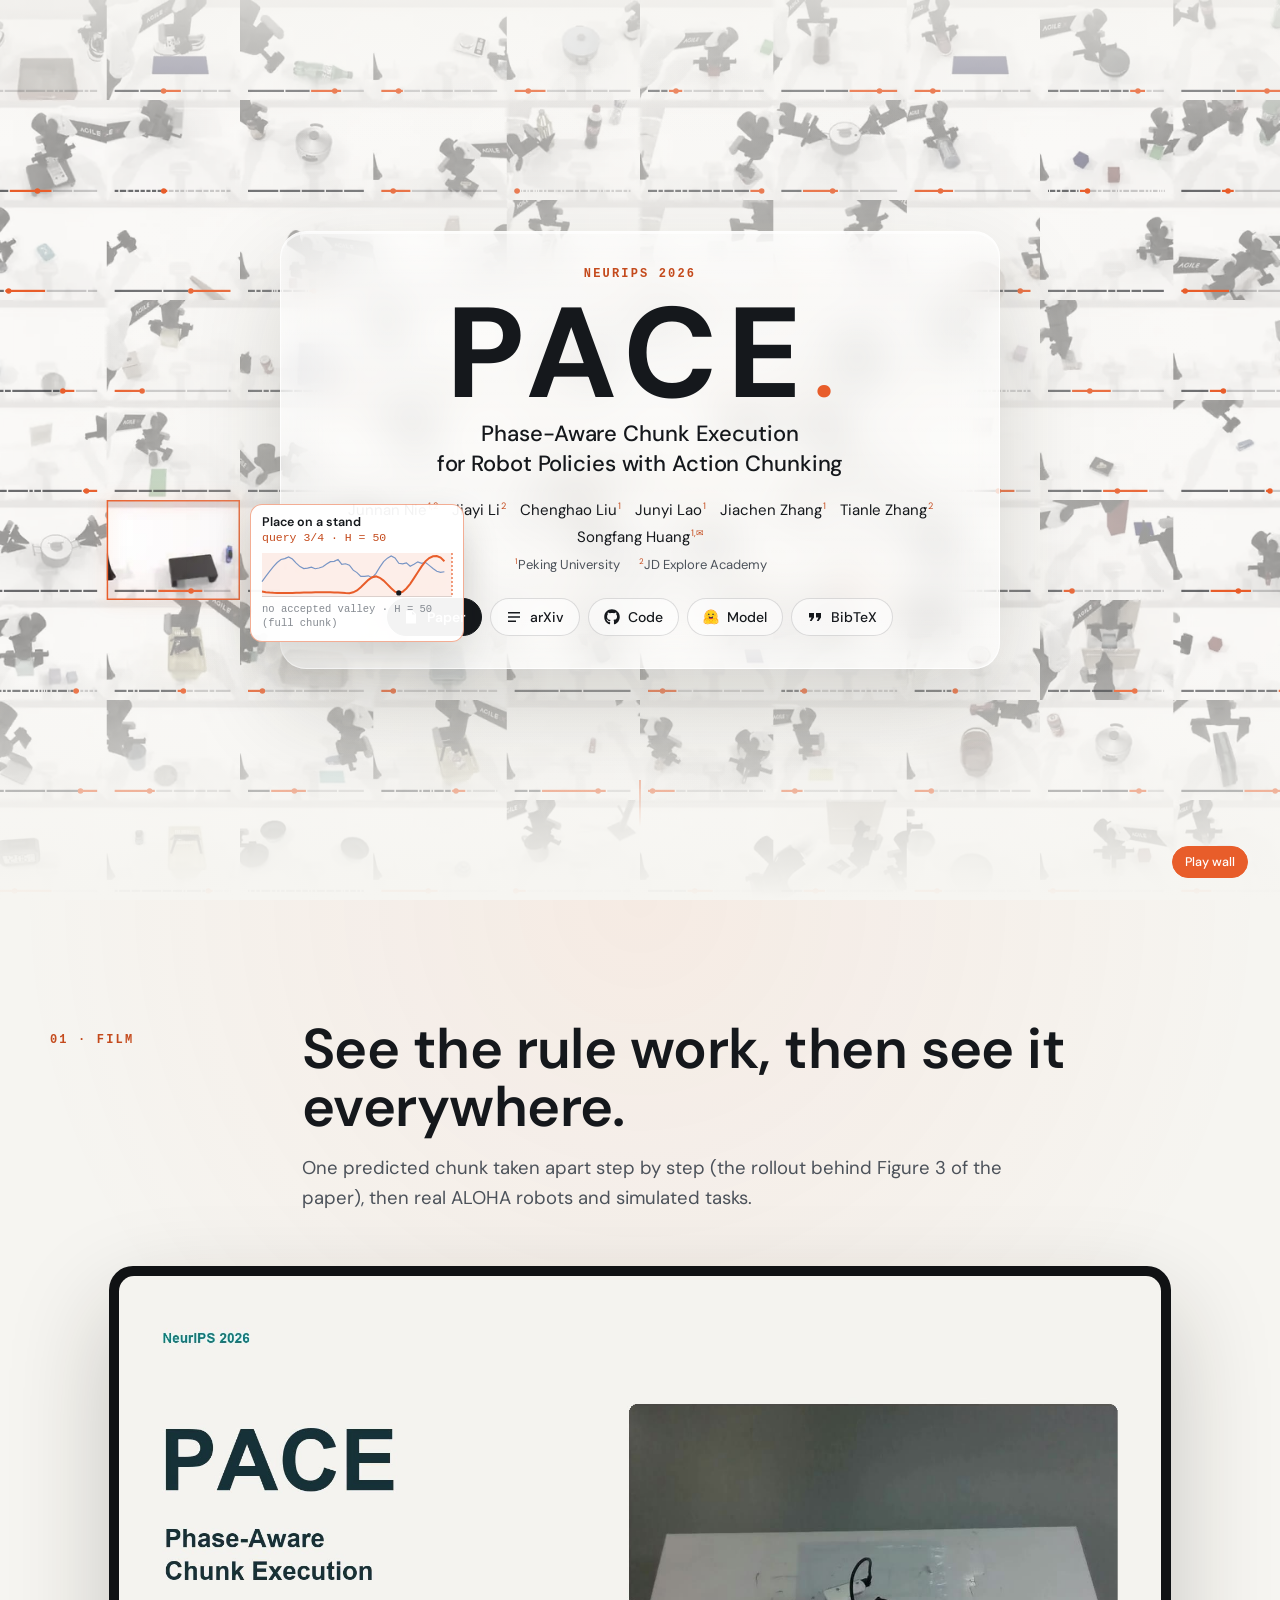
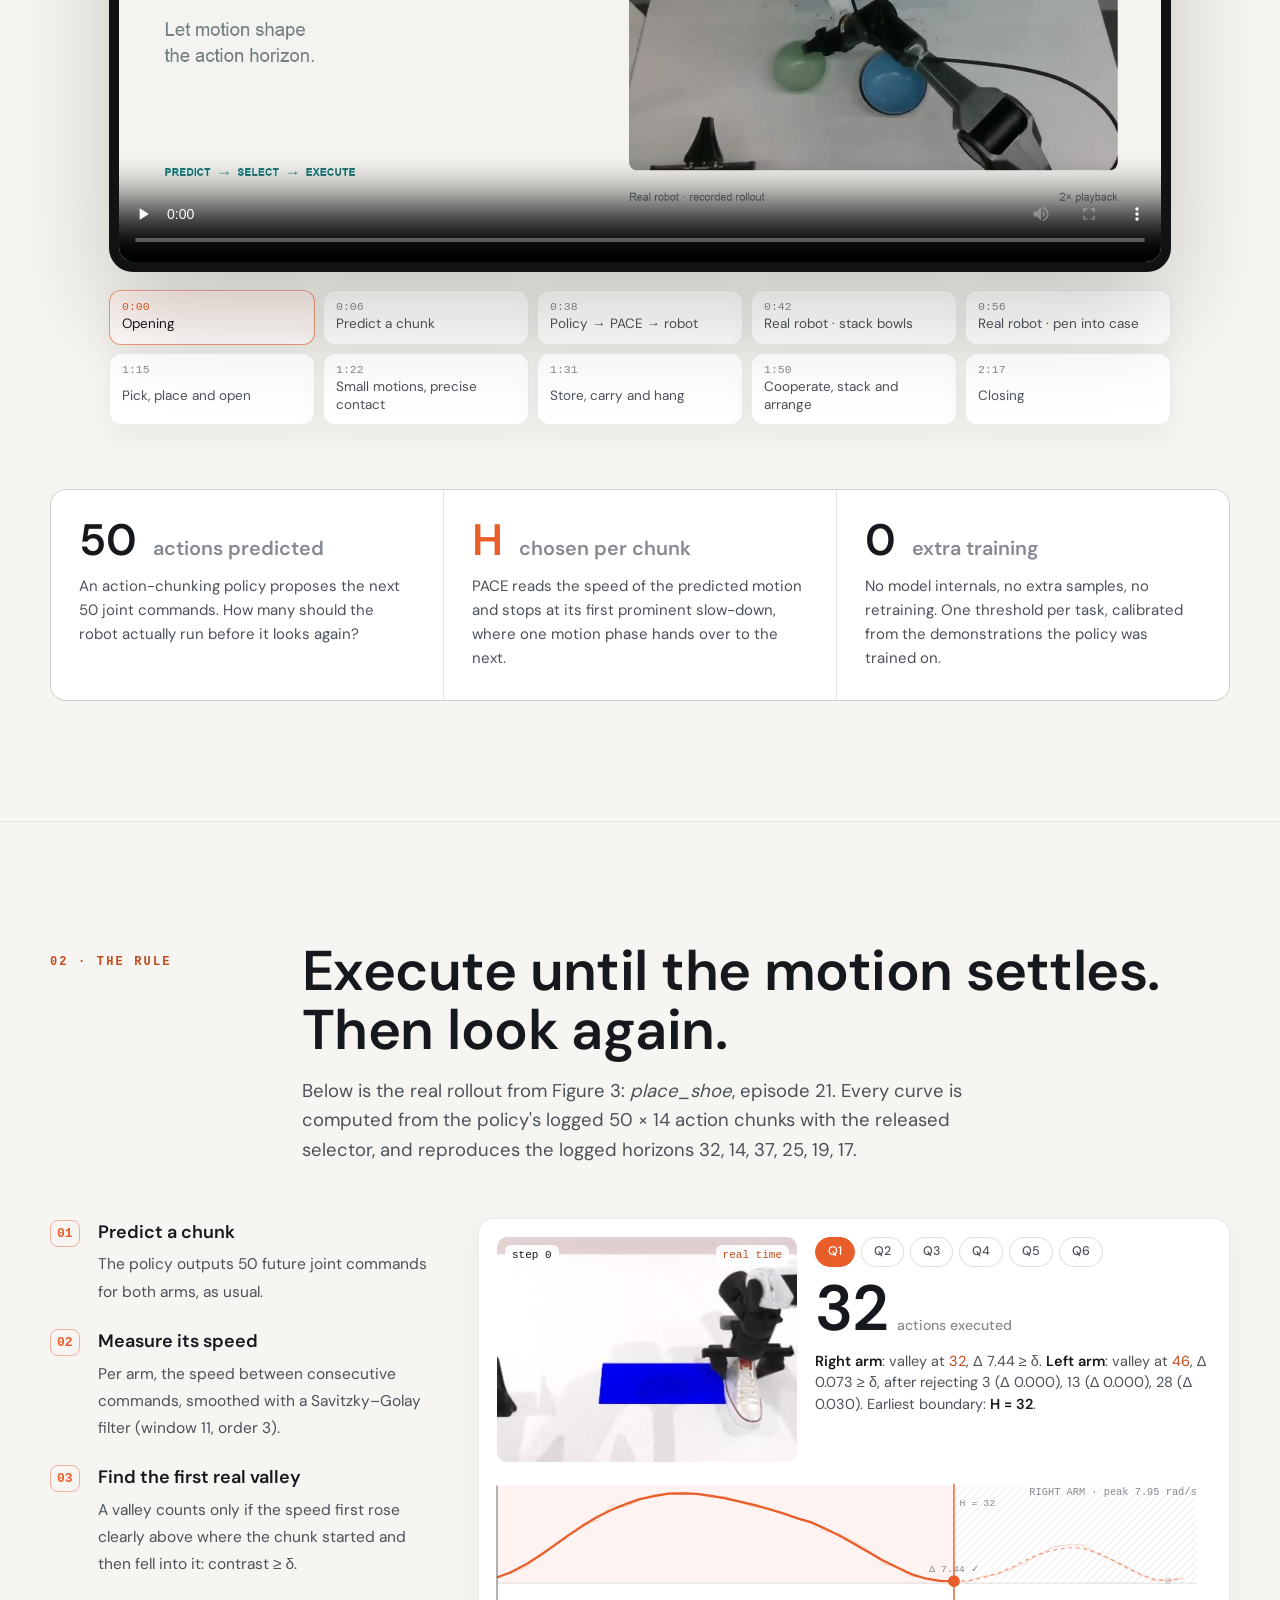
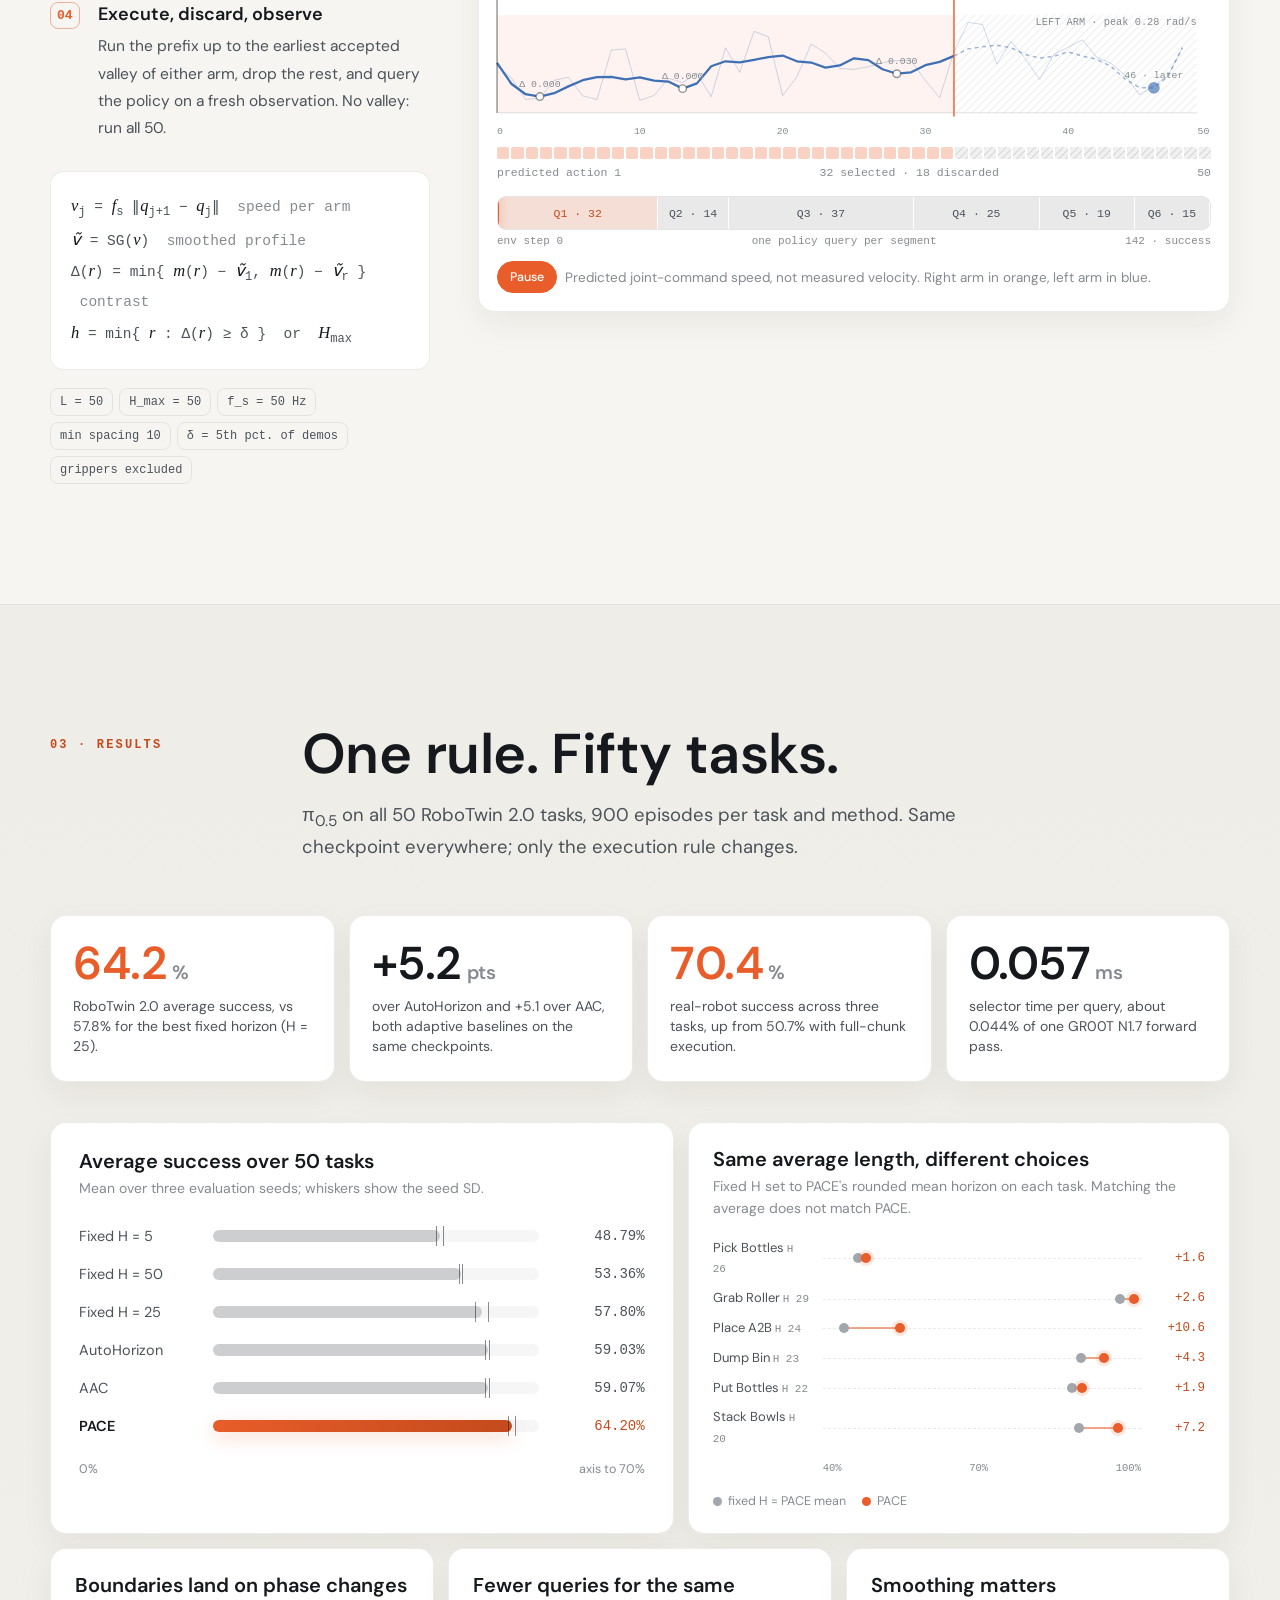
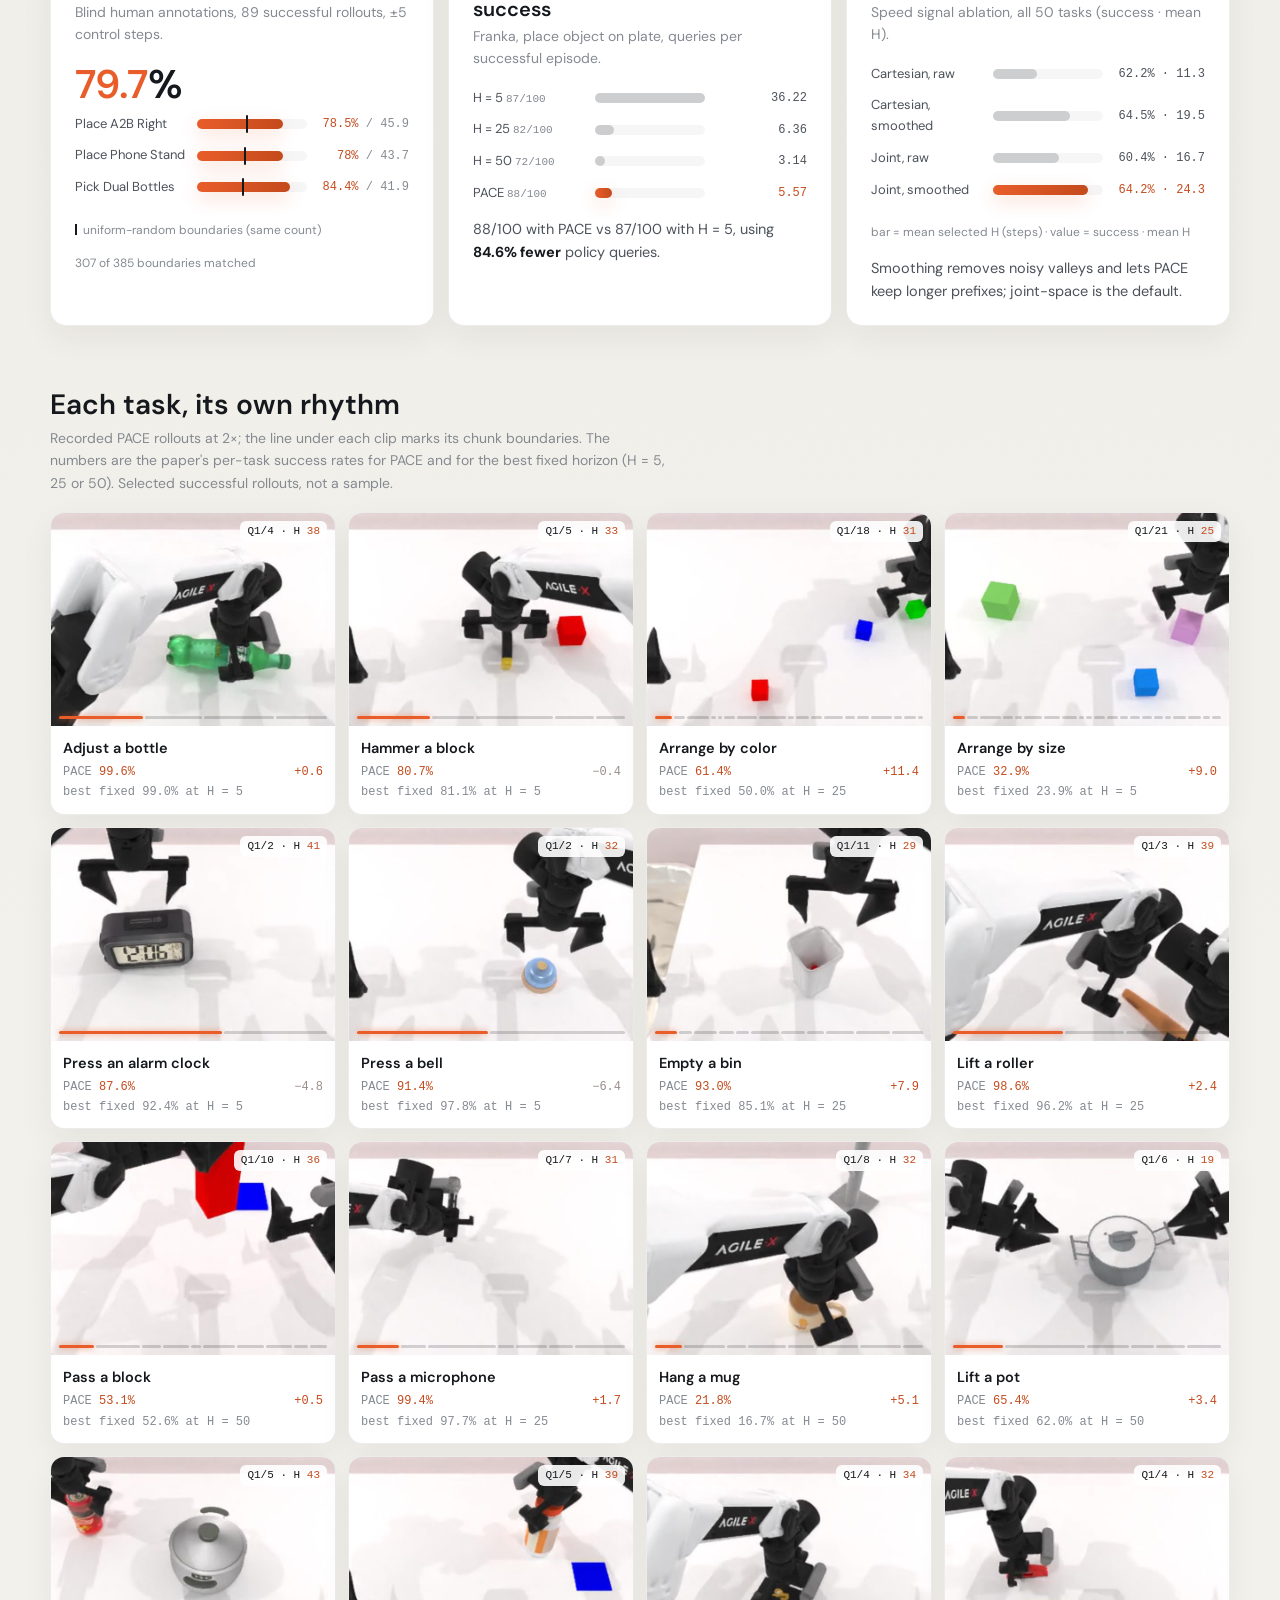
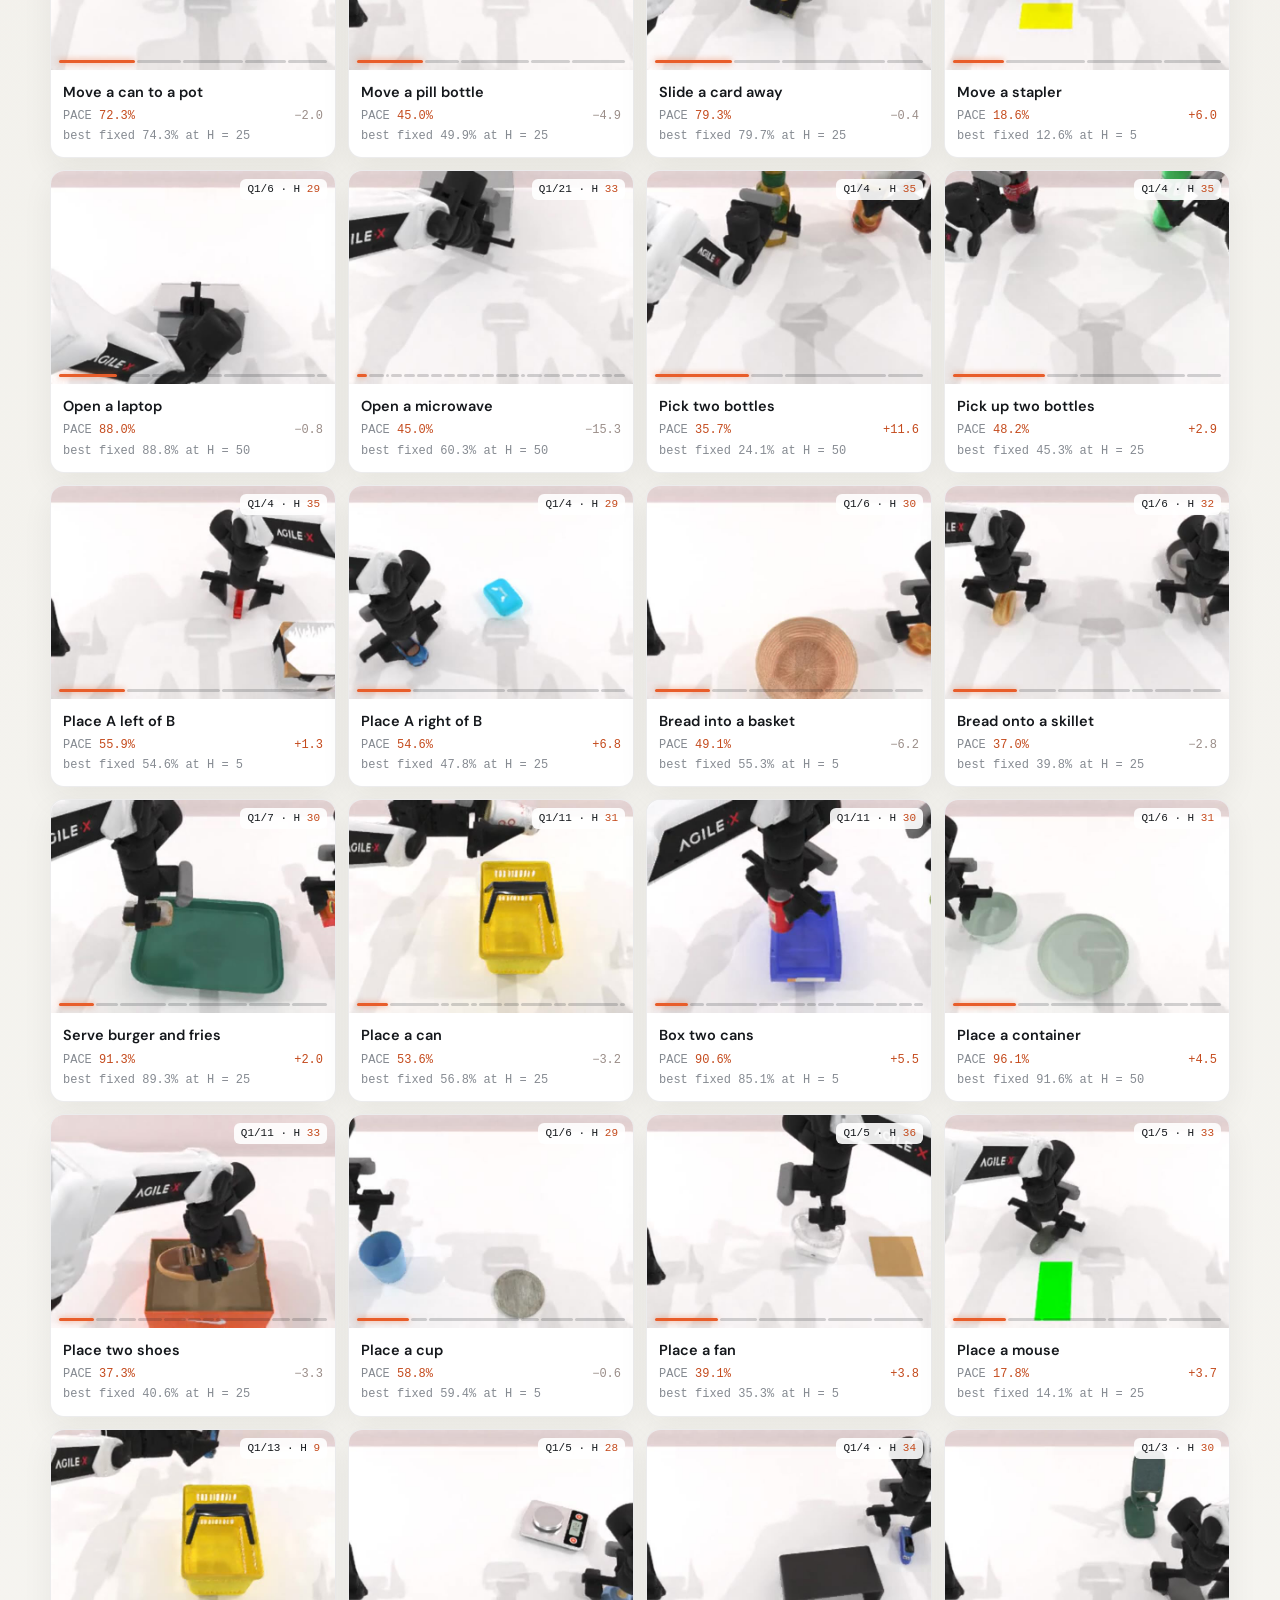
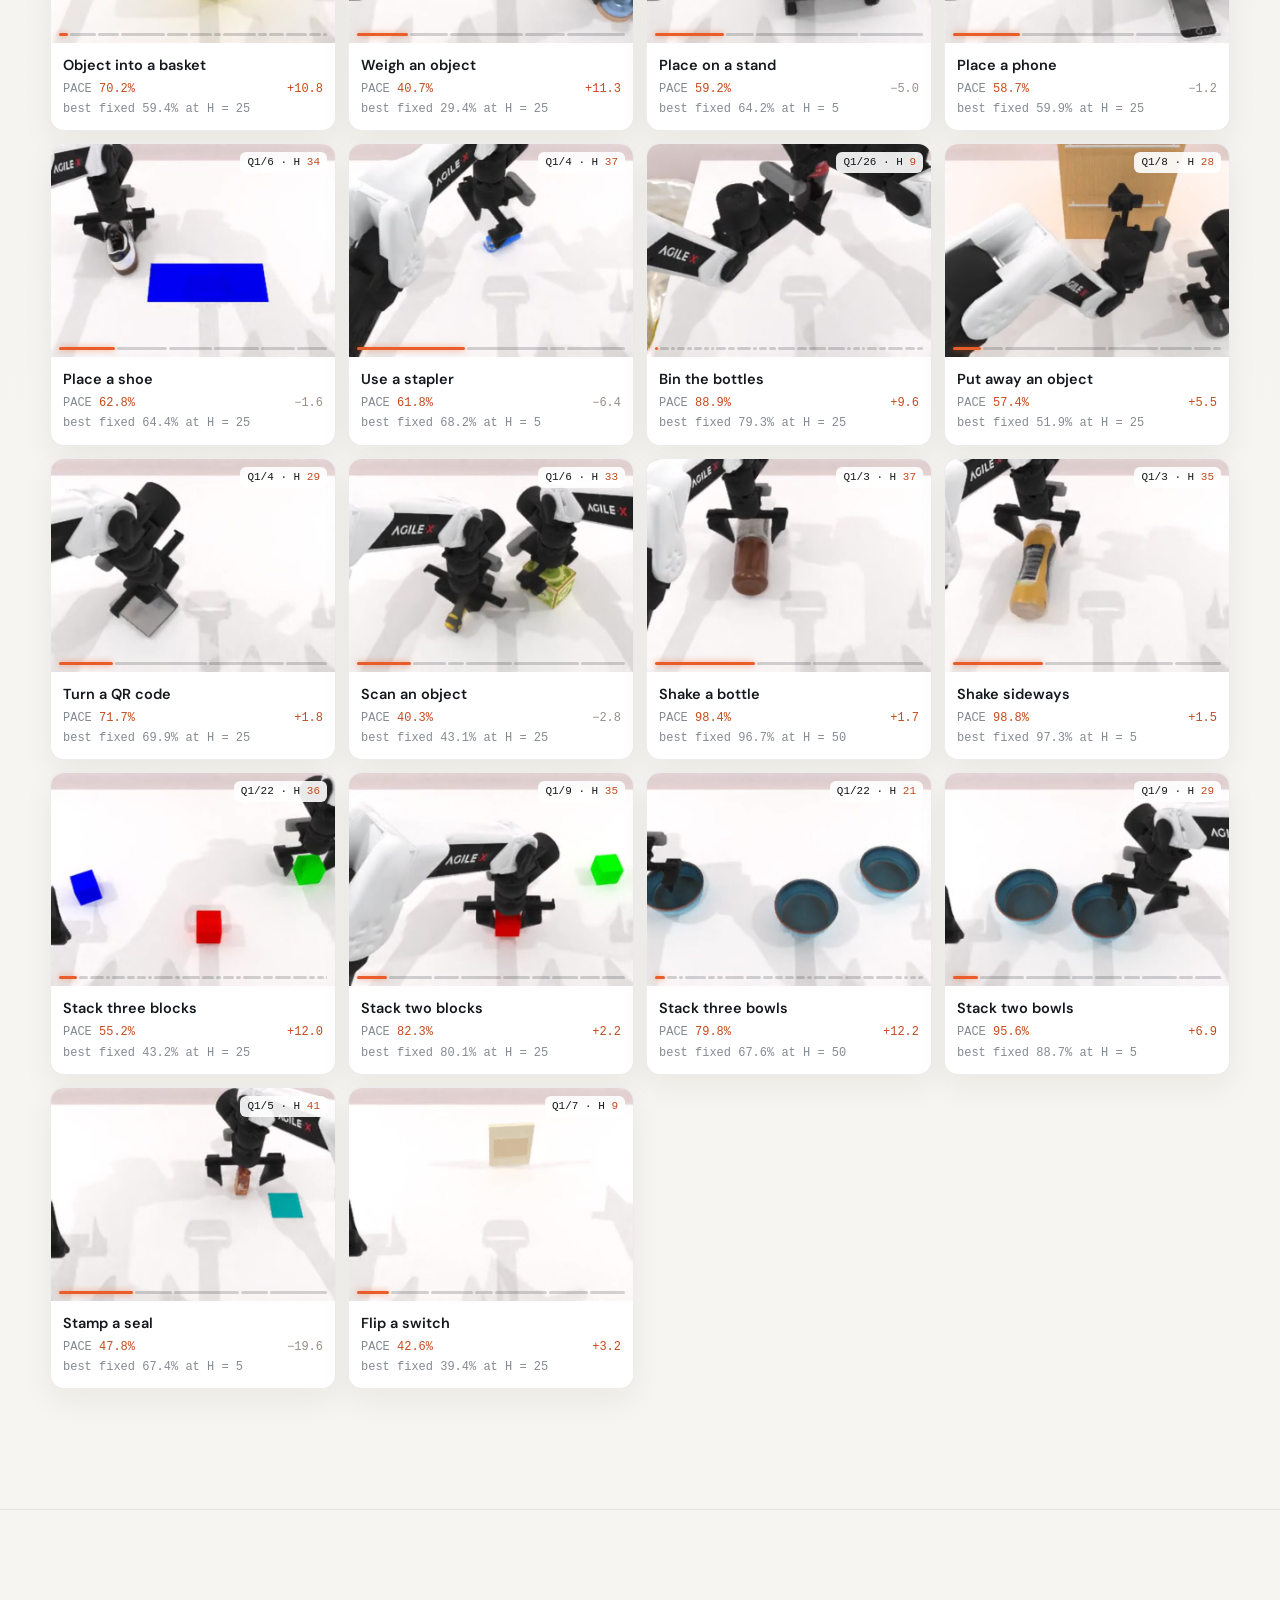
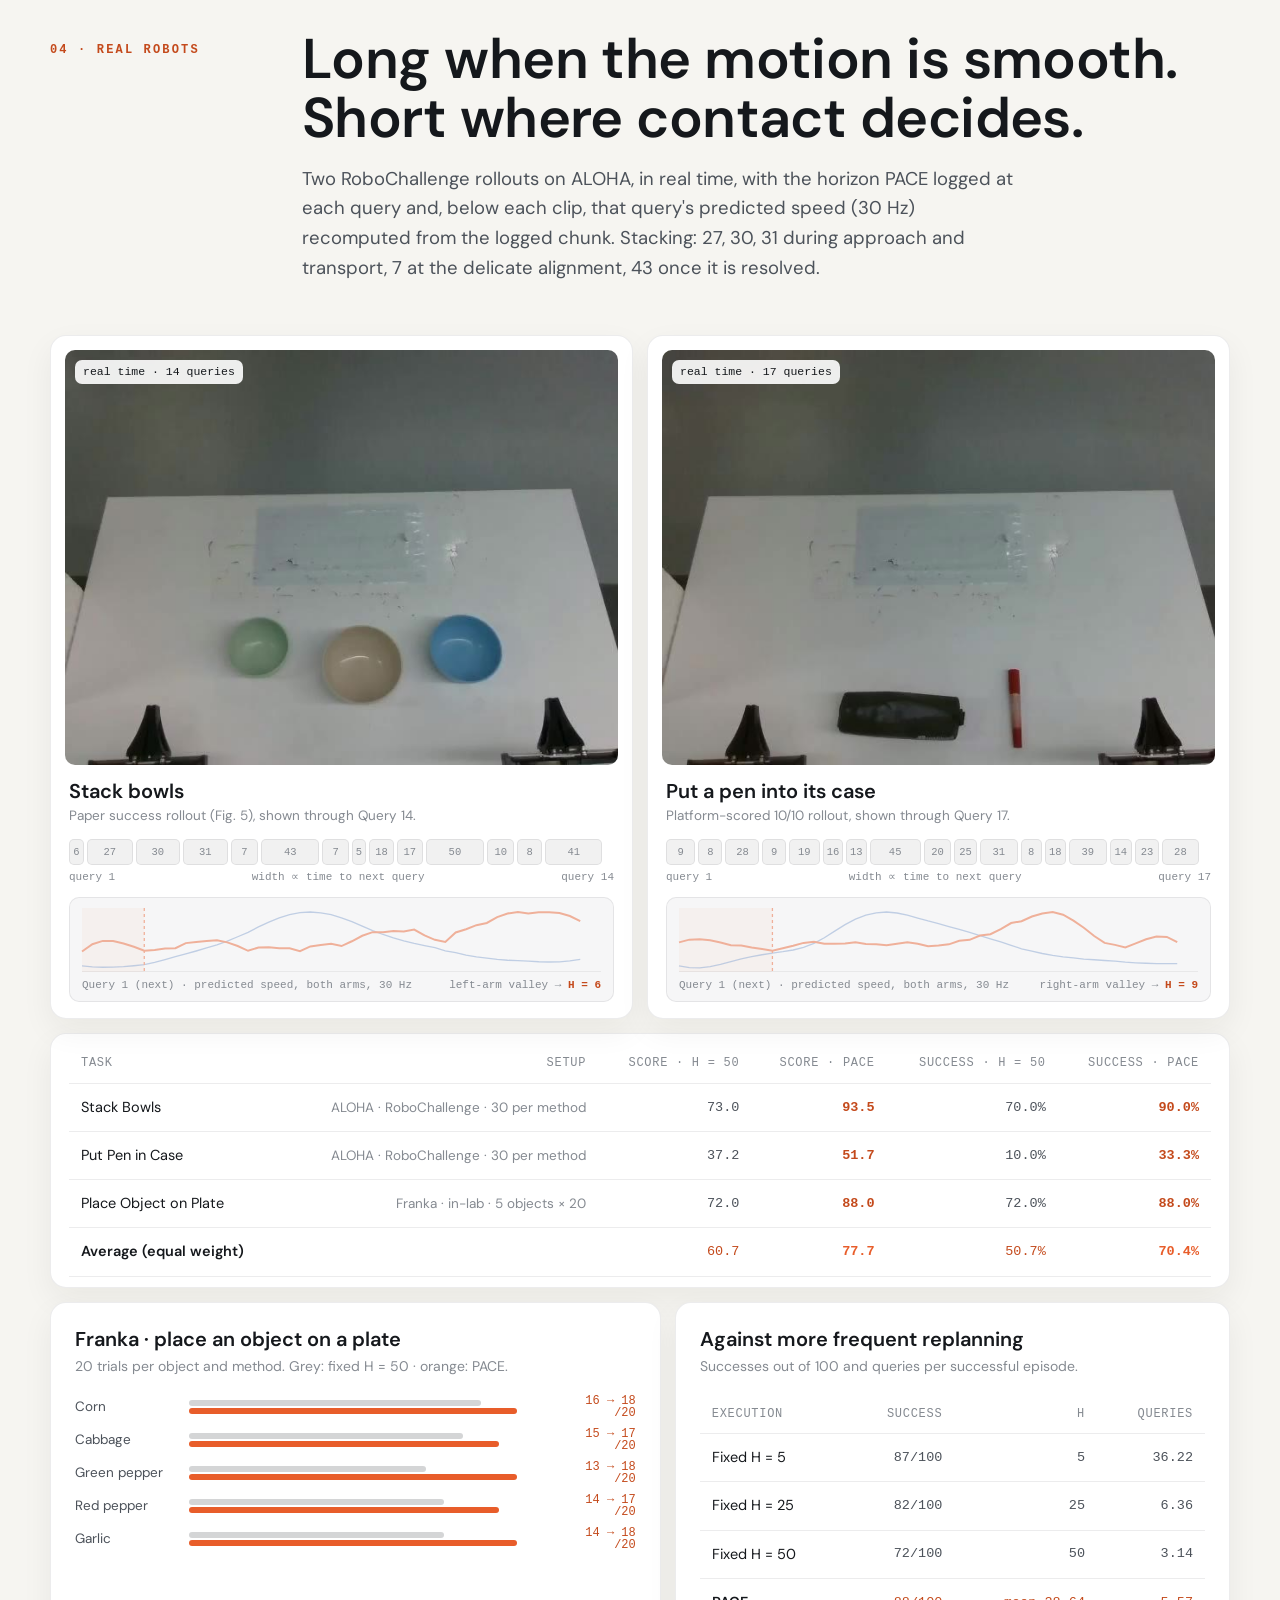
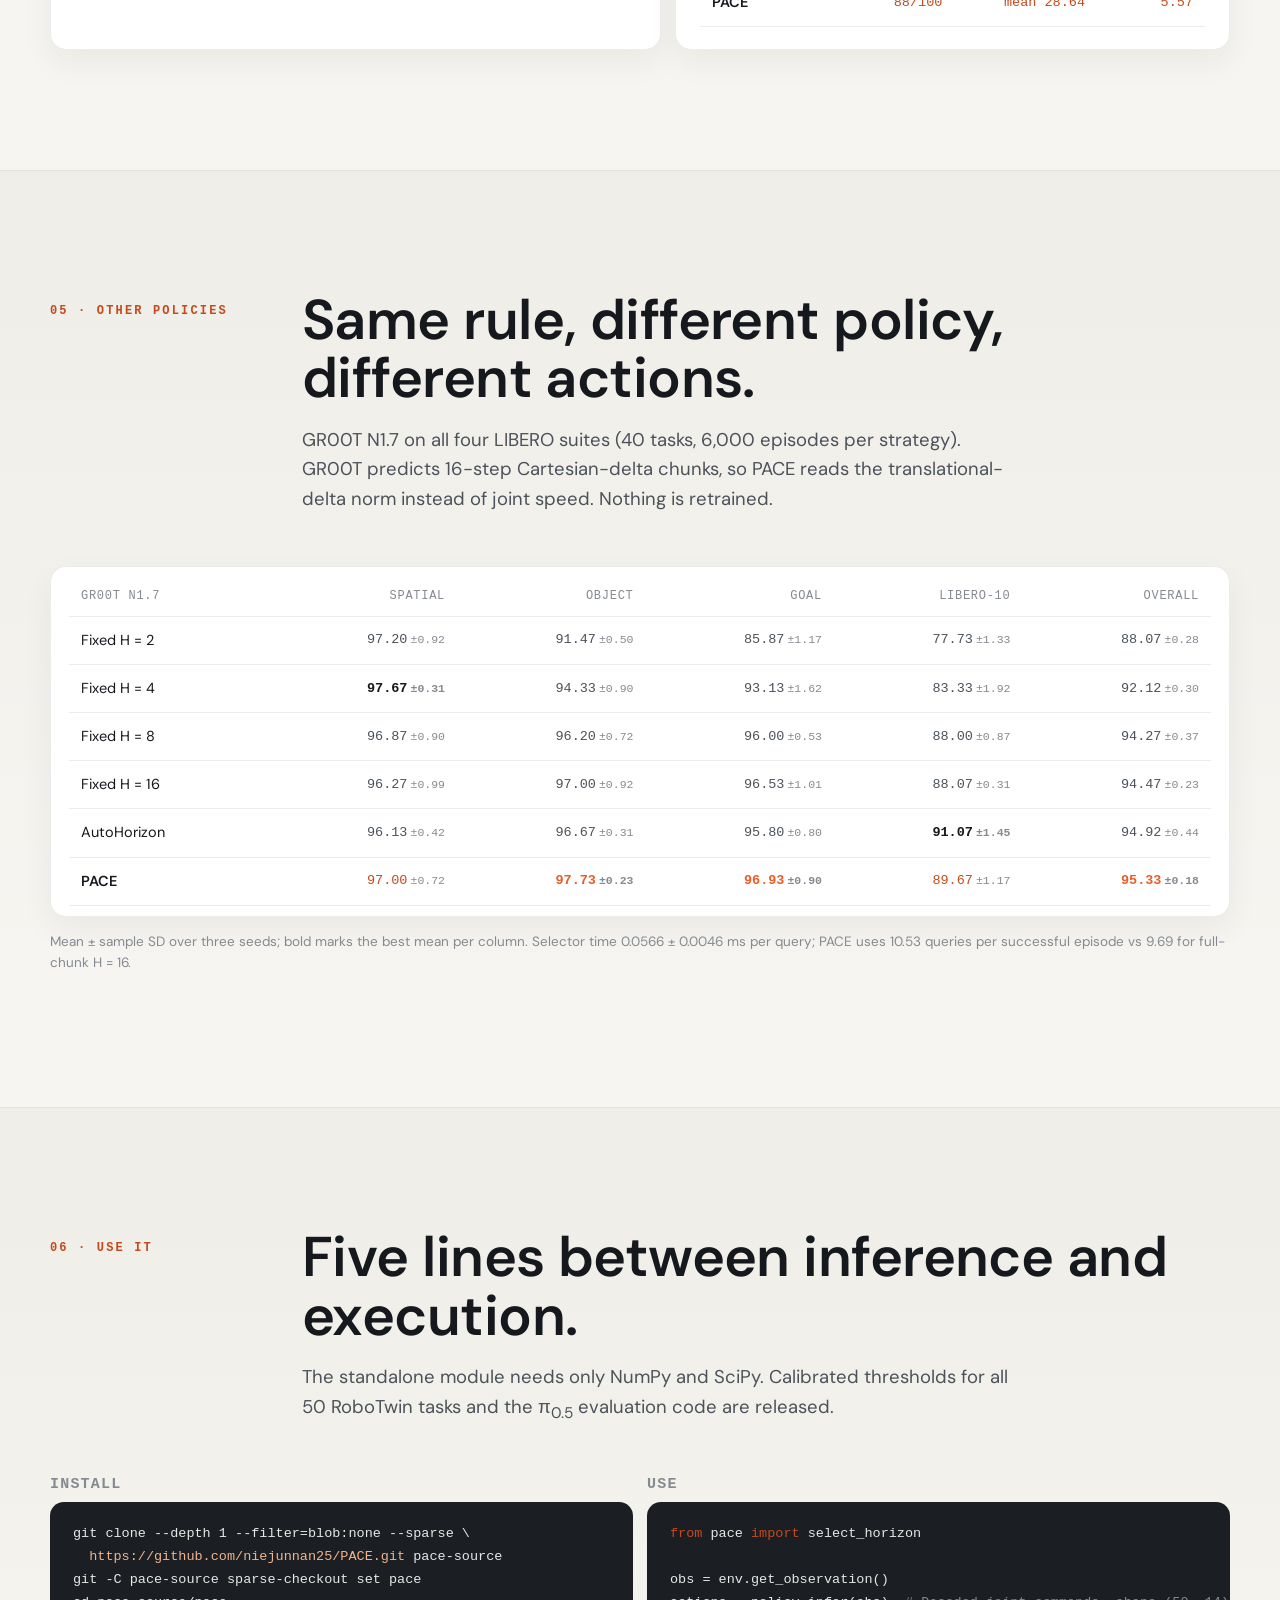
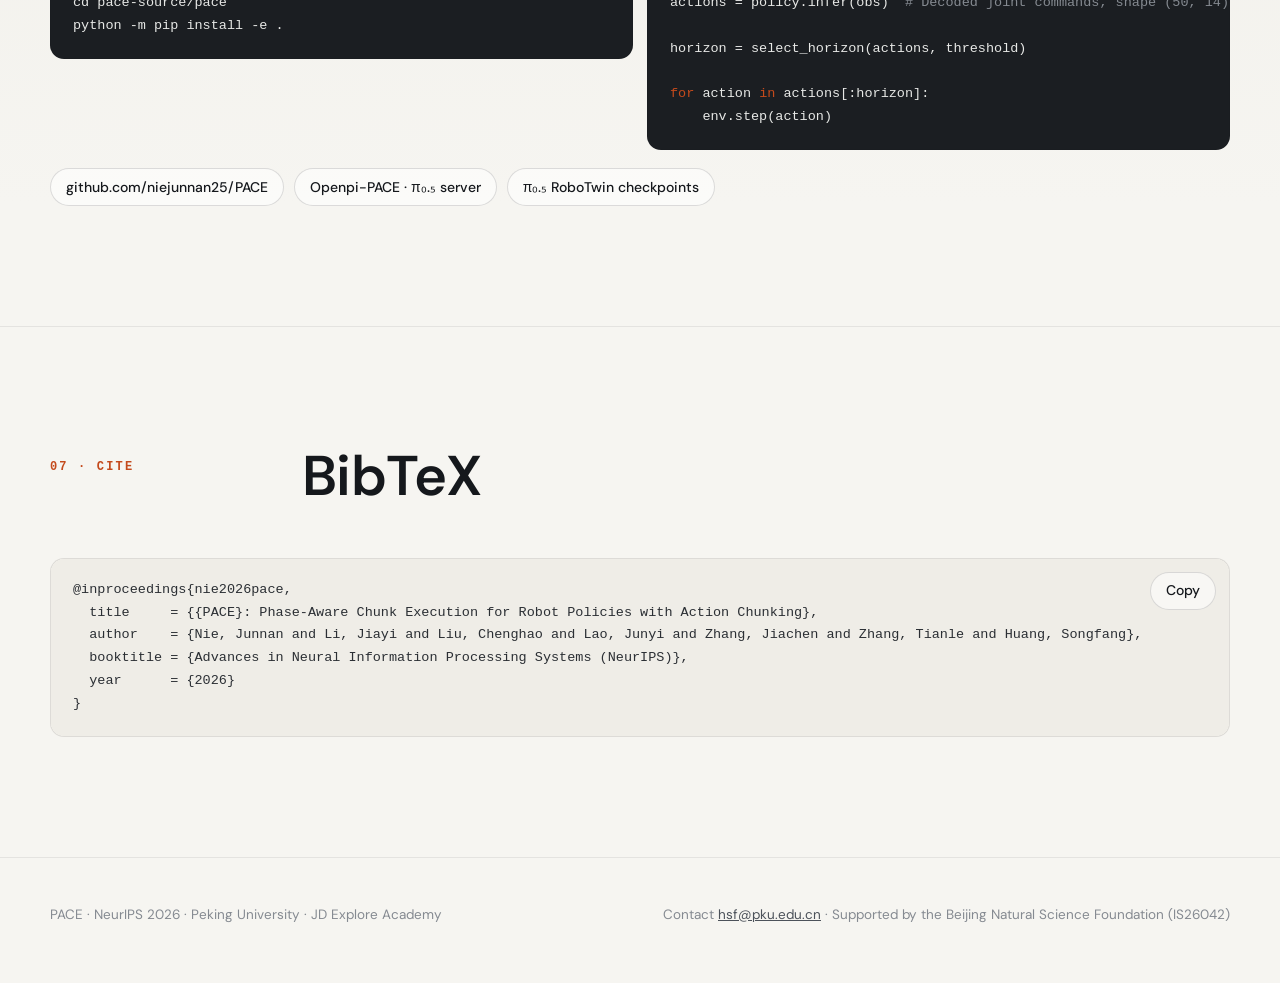
==== index.html @ 667b4d84 "Use a WebP hero poster and preload it" ====
<!doctype html>
<html lang="en">
<head>
<meta charset="utf-8">
<meta name="viewport" content="width=device-width, initial-scale=1">
<title>PACE · Phase-Aware Chunk Execution · NeurIPS 2026</title>
<meta name="description" content="PACE executes each predicted action chunk up to its first prominent low-speed valley, then observes again. Training-free; 64.2% vs 57.8% on 50 RoboTwin 2.0 tasks.">
<meta property="og:title" content="PACE: Phase-Aware Chunk Execution for Robot Policies with Action Chunking">
<meta property="og:description" content="Let the predicted motion decide when to look again. NeurIPS 2026.">
<meta property="og:image" content="https://niejunnan25.github.io/pace-project/assets/media/wall/wall-12x9.jpg">
<meta property="og:url" content="https://niejunnan25.github.io/pace-project/">
<meta property="og:type" content="website">
<link rel="canonical" href="https://niejunnan25.github.io/pace-project/">
<meta name="twitter:card" content="summary_large_image">
<meta name="theme-color" content="#f6f5f1">
<link rel="icon" href="assets/favicon.svg">
<link rel="preload" as="image" href="assets/media/wall/wall-12x9.webp" type="image/webp" fetchpriority="high">
<link rel="stylesheet" href="style.css?v=72fc672bc97b">
</head>
<body>

<header class="topnav" id="topnav">
  <a class="brand" href="#top">PACE<span>.</span></a>
  <nav aria-label="Sections">
    <a href="#film">Film</a><a href="#rule">The rule</a><a href="#results">Results</a><a href="#robots">Real robots</a><a href="#policies">Policies</a><a href="#use">Use it</a><a href="#cite">Cite</a>
  </nav>
</header>

<section class="hero" id="top" aria-label="PACE">
  <video class="wall" id="wall" muted loop playsinline preload="none" poster="assets/media/wall/wall-12x9.webp" aria-hidden="true">
    <source src="assets/media/wall/wall-12x9.mp4" type="video/mp4">
  </video>
  <canvas class="tint" id="tint" aria-hidden="true"></canvas>
  <canvas class="strips" id="strips" aria-hidden="true"></canvas>
  <div class="veil"></div>
  <div class="spot" id="spot" aria-hidden="true"><b></b><span class="q"></span><svg viewBox="0 0 192 44" preserveAspectRatio="none"><rect class="ex" x="0" y="0" width="0" height="44"/><line class="base" x1="0" x2="192" y1="43.5" y2="43.5"/><path class="other"/><path class="trig"/><line class="cut" x1="0" x2="0" y1="0" y2="44"/><circle class="dot" r="2.6" cx="0" cy="44"/></svg><span class="note"></span></div>

  <div class="hero-card">
    <div class="kicker">NeurIPS 2026</div>
    <h1 class="wordmark" aria-label="PACE">PACE<span class="dot">.</span></h1>
    <p class="fulltitle">Phase-Aware Chunk Execution<br>for Robot Policies with Action Chunking</p>
    <div class="authors" id="authors"><span class="author">Junnan Nie<sup>1,2</sup></span><span class="author">Jiayi Li<sup>2</sup></span><span class="author">Chenghao Liu<sup>1</sup></span><span class="author">Junyi Lao<sup>1</sup></span><span class="author">Jiachen Zhang<sup>1</sup></span><span class="author">Tianle Zhang<sup>2</sup></span><span class="author">Songfang Huang<sup>1,✉</sup></span></div>
    <div class="affs" id="affs"><span class="aff"><sup>1</sup>Peking University</span><span class="aff"><sup>2</sup>JD Explore Academy</span></div>
    <div class="links">
      <a class="btn primary" href="assets/paper/PACE.pdf"><svg viewBox="0 0 16 16" aria-hidden="true"><path d="M3 1.5h6.5L13 5v9.5H3zM9 2.5V5.5h3"/></svg>Paper</a>
      <a class="btn" href="https://arxiv.org/abs/2606.00537"><svg viewBox="0 0 16 16" aria-hidden="true"><path d="M2 3h12v1.6H2zM2 7.2h12v1.6H2zM2 11.4h8v1.6H2z"/></svg>arXiv</a>
      <a class="btn" href="https://github.com/niejunnan25/PACE"><svg viewBox="0 0 496 512" aria-hidden="true"><!-- Font Awesome Free 6.7.2 · github · CC BY 4.0 --><path d="M244.8 8C106.1 8 0 113.3 0 252c0 110.9 69.8 205.8 169.5 239.2 12.8 2.3 17.3-5.6 17.3-12.1 0-6.2-.3-40.4-.3-61.4 0 0-70 15-84.7-29.8 0 0-11.4-29.1-27.8-36.6 0 0-22.9-15.7 1.6-15.4 0 0 24.9 2 38.6 25.8 21.9 38.6 58.6 27.5 72.9 20.9 2.3-16 8.8-27.1 16-33.7-55.9-6.2-112.3-14.3-112.3-110.5 0-27.5 7.6-41.3 23.6-58.9-2.6-6.5-11.1-33.3 2.6-67.9 20.9-6.5 69 27 69 27 20-5.6 41.5-8.5 62.8-8.5s42.8 2.9 62.8 8.5c0 0 48.1-33.6 69-27 13.7 34.7 5.2 61.4 2.6 67.9 16 17.7 25.8 31.5 25.8 58.9 0 96.5-58.9 104.2-114.8 110.5 9.2 7.9 17 22.9 17 46.4 0 33.7-.3 75.4-.3 83.6 0 6.5 4.6 14.4 17.3 12.1C428.2 457.8 496 362.9 496 252 496 113.3 383.5 8 244.8 8z"/></svg>Code</a>
      <a class="btn" href="https://huggingface.co/niejunnan25/pi05-robotwin"><img src="assets/icons/huggingface.svg" alt="" width="16" height="16">Model</a>
      <a class="btn" href="#cite"><svg viewBox="0 0 16 16" aria-hidden="true"><path d="M2 4h5v4.5L4.6 12H2.8l1.7-3.5H2zm7 0h5v4.5L11.6 12H9.8l1.7-3.5H9z"/></svg>BibTeX</a>
    </div>
  </div>

  <div class="scroll-cue" aria-hidden="true"></div>
  <div class="hero-foot">
    <div class="ctrl">
      <button class="chip" id="toggleWall" type="button" aria-pressed="false">Pause wall</button>
    </div>
  </div>
</section>

<script>
/* Keep first-screen playback independent of the visualization data. */
(function () {
  const hero = document.getElementById('top');
  const wall = document.getElementById('wall');
  const button = document.getElementById('toggleWall');
  const motion = window.matchMedia('(prefers-reduced-motion: reduce)');
  let visible = true;
  let painted = false;
  let userChoice = null;
  const wantsPlayback = () => userChoice === null ? !motion.matches : userChoice;
  function label() {
    const paused = !wantsPlayback() || wall.paused;
    button.textContent = paused ? 'Play wall' : 'Pause wall';
    button.setAttribute('aria-pressed', String(paused));
  }
  function sync() {
    if (painted && visible && !document.hidden && wantsPlayback()) {
      wall.play().then(label).catch(label);
    } else {
      wall.pause();
      label();
    }
  }
  button.addEventListener('click', () => {
    painted = true;
    // A second click can cancel playback even while the first request buffers.
    userChoice = !(wantsPlayback() && !wall.paused);
    sync();
  });
  wall.addEventListener('play', label);
  wall.addEventListener('pause', label);
  motion.addEventListener('change', sync);
  document.addEventListener('visibilitychange', sync);
  if ('IntersectionObserver' in window) {
    new IntersectionObserver((entries) => {
      visible = entries[0].isIntersecting;
      sync();
    }, { threshold: 0.02 }).observe(hero);
  }
  window.PACEFirstPaint = new Promise((resolve) => {
    if (performance.getEntriesByType('paint').some((e) => e.name === 'first-contentful-paint')) { resolve(); return; }
    if (window.PerformanceObserver && PerformanceObserver.supportedEntryTypes?.includes('paint')) {
      const observer = new PerformanceObserver((list) => {
        if (list.getEntries().some((e) => e.name === 'first-contentful-paint')) { observer.disconnect(); resolve(); }
      });
      observer.observe({ type: 'paint', buffered: true });
    } else requestAnimationFrame(() => requestAnimationFrame(resolve));
  });
  window.PACEFirstPaint.then(() => { painted = true; sync(); });
})();
</script>

<!-- BEGIN GENERATED HERO -->
<script>
window.PACE_HERO = {"wall":{"file":"assets/media/wall/wall-12x9.mp4","poster":"assets/media/wall/wall-12x9.webp","cols":12,"rows":9,"tile":[160,120],"seconds":30,"speed":2,"fps_source":10,"tiles":[{"i":0,"col":0,"row":0,"task":"place_container_plate","label":"Place a container","steps":126,"query_steps":[0,30,80,98,112],"H":[30,50,18,14,37],"offset":0.17,"period":13.7,"key":"e060"},{"i":1,"col":1,"row":0,"task":"place_dual_shoes","label":"Place two shoes","steps":226,"query_steps":[0,34,45,86,126,142,150,160,199,209],"H":[34,11,41,40,16,8,10,39,10,18],"offset":2.66,"period":23.7,"key":"e062"},{"i":2,"col":2,"row":0,"task":"place_shoe","label":"Place a shoe","steps":156,"query_steps":[0,34,64,90,117,138],"H":[34,30,26,27,21,50],"offset":6.56,"period":16.7,"key":"e080"},{"i":3,"col":3,"row":0,"task":"adjust_bottle","label":"Adjust a bottle","steps":119,"query_steps":[0,38,64,96],"H":[38,26,32,37],"offset":8.89,"period":13.0,"key":"e002"},{"i":4,"col":4,"row":0,"task":"place_object_scale","label":"Weigh an object","steps":143,"query_steps":[0,28,49,89,111],"H":[28,21,40,22,50],"offset":2.14,"period":15.4,"key":"e072"},{"i":5,"col":5,"row":0,"task":"move_can_pot","label":"Move a can to a pot","steps":138,"query_steps":[0,38,61,92,111],"H":[38,23,31,19,50],"offset":1.68,"period":14.9,"key":"e027"},{"i":6,"col":6,"row":0,"task":"stack_blocks_two","label":"Stack two blocks","steps":302,"query_steps":[0,34,54,92,117,167,198,248,274],"H":[34,20,38,25,50,31,50,26,50],"offset":7.26,"period":31.3,"key":"e099"},{"i":7,"col":7,"row":0,"task":"shake_bottle","label":"Shake a bottle","steps":98,"query_steps":[0,37,57],"H":[37,20,50],"offset":8.26,"period":10.9,"key":"e093"},{"i":8,"col":8,"row":0,"task":"place_shoe","label":"Place a shoe","steps":155,"query_steps":[0,36,66,116,139],"H":[36,30,50,23,50],"offset":2.45,"period":16.6,"key":"e079"},{"i":9,"col":9,"row":0,"task":"stack_bowls_two","label":"Stack two bowls","steps":287,"query_steps":[0,29,79,129,153,183,201,241,257],"H":[29,50,50,24,30,18,40,16,50],"offset":22.07,"period":29.8,"key":"e102"},{"i":10,"col":10,"row":0,"task":"pick_dual_bottles","label":"Pick up two bottles","steps":100,"query_steps":[0,35,47,87],"H":[35,12,40,28],"offset":7.35,"period":11.1,"key":"e042"},{"i":11,"col":11,"row":0,"task":"put_bottles_dustbin","label":"Bin the bottles","steps":671,"query_steps":[0,35,57,70,84,94,117,167,217,226,248,277,298,348,378,428,478,496,516,523,548,572,597,604,654],"H":[35,22,13,14,10,23,50,50,9,22,29,21,50,30,50,50,18,20,7,25,24,25,7,50,50],"offset":9.31,"period":68.2,"key":"e083"},{"i":12,"col":0,"row":1,"task":"scan_object","label":"Scan an object","steps":155,"query_steps":[0,31,51,92,127],"H":[31,20,41,35,44],"offset":8.89,"period":16.6,"key":"e090"},{"i":13,"col":1,"row":1,"task":"place_object_stand","label":"Place on a stand","steps":136,"query_steps":[0,33,83,107],"H":[33,50,24,50],"offset":6.58,"period":14.7,"key":"e075"},{"i":14,"col":2,"row":1,"task":"open_microwave","label":"Open a microwave","steps":748,"query_steps":[0,33,83,91,128,165,202,238,274,309,345,385,419,453,466,516,566,608,643,678,713],"H":[33,50,8,37,37,37,36,36,35,36,40,34,34,13,50,50,42,35,35,35,42],"offset":31.31,"period":75.9,"key":"e038"},{"i":15,"col":3,"row":1,"task":"move_can_pot","label":"Move a can to a pot","steps":155,"query_steps":[0,42,71,103,127],"H":[42,29,32,24,50],"offset":16.54,"period":16.6,"key":"e026"},{"i":16,"col":4,"row":1,"task":"move_playingcard_away","label":"Slide a card away","steps":119,"query_steps":[0,31,81,103],"H":[31,50,22,50],"offset":1.21,"period":13.0,"key":"e032"},{"i":17,"col":5,"row":1,"task":"put_bottles_dustbin","label":"Bin the bottles","steps":639,"query_steps":[0,9,35,47,70,85,109,122,133,160,181,223,233,259,278,328,358,408,458,469,489,498,527,549,593,621],"H":[9,26,12,23,15,24,13,11,27,21,42,10,26,19,50,30,50,50,11,20,9,29,22,44,28,50],"offset":1.32,"period":65.0,"key":"e084"},{"i":18,"col":6,"row":1,"task":"dump_bin_bigbin","label":"Empty a bin","steps":323,"query_steps":[0,29,45,75,95,112,149,180,202,238,282],"H":[29,16,30,20,17,37,31,22,36,44,50],"offset":31.39,"period":33.4,"key":"e015"},{"i":19,"col":7,"row":1,"task":"lift_pot","label":"Lift a pot","steps":103,"query_steps":[0,19,51,69],"H":[19,32,18,41],"offset":4.59,"period":11.4,"key":"e024"},{"i":20,"col":8,"row":1,"task":"shake_bottle","label":"Shake a bottle","steps":100,"query_steps":[0,34,84],"H":[34,50,50],"offset":2.2,"period":11.1,"key":"e092"},{"i":21,"col":9,"row":1,"task":"stack_blocks_three","label":"Stack three blocks","steps":466,"query_steps":[0,8,35,55,88,116,127,163,198,218,254,274,284,299,328,362,388,404,417,441,450,460],"H":[8,27,20,33,28,11,36,35,20,36,20,10,15,29,34,26,16,13,24,9,10,29],"offset":15.76,"period":47.7,"key":"e097"},{"i":22,"col":10,"row":1,"task":"pick_dual_bottles","label":"Pick up two bottles","steps":98,"query_steps":[0,34,45,85],"H":[34,11,40,24],"offset":3.98,"period":10.9,"key":"e043"},{"i":23,"col":11,"row":1,"task":"place_object_scale","label":"Weigh an object","steps":140,"query_steps":[0,32,60,93,109],"H":[32,28,33,16,50],"offset":14.42,"period":15.1,"key":"e073"},{"i":24,"col":0,"row":2,"task":"move_pillbottle_pad","label":"Move a pill bottle","steps":147,"query_steps":[0,40,90,115],"H":[40,50,25,50],"offset":3.32,"period":15.8,"key":"e029"},{"i":25,"col":1,"row":2,"task":"place_a2b_right","label":"Place A right of B","steps":142,"query_steps":[0,29,79,129],"H":[29,50,50,50],"offset":3.32,"period":15.3,"key":"e046"},{"i":26,"col":2,"row":2,"task":"grab_roller","label":"Lift a roller","steps":94,"query_steps":[0,39,60],"H":[39,21,41],"offset":6.14,"period":10.5,"key":"e016"},{"i":27,"col":3,"row":2,"task":"blocks_ranking_rgb","label":"Arrange by color","steps":433,"query_steps":[0,31,52,93,101,110,130,167,217,227,252,272,308,325,347,386,402,424],"H":[31,21,41,8,9,20,37,50,10,25,20,36,17,22,39,16,22,43],"offset":24.3,"period":44.4,"key":"e006"},{"i":28,"col":4,"row":2,"task":"place_phone_stand","label":"Place a phone","steps":118,"query_steps":[0,30,80],"H":[30,50,50],"offset":12.3,"period":12.9,"key":"e077"},{"i":29,"col":5,"row":2,"task":"shake_bottle_horizontally","label":"Shake sideways","steps":103,"query_steps":[0,35,85],"H":[35,50,25],"offset":9.56,"period":11.4,"key":"e094"},{"i":30,"col":6,"row":2,"task":"dump_bin_bigbin","label":"Empty a bin","steps":286,"query_steps":[0,33,83,104,117,155,187,207,243],"H":[33,50,21,13,38,32,20,36,43],"offset":10.56,"period":29.7,"key":"e014"},{"i":31,"col":7,"row":2,"task":"place_fan","label":"Place a fan","steps":149,"query_steps":[0,35,54,91,120],"H":[35,19,37,29,50],"offset":3.26,"period":16.0,"key":"e066"},{"i":32,"col":8,"row":2,"task":"place_bread_basket","label":"Bread into a basket","steps":140,"query_steps":[0,30,49,89,107,125],"H":[30,19,40,18,18,41],"offset":12.63,"period":15.1,"key":"e048"},{"i":33,"col":9,"row":2,"task":"handover_mic","label":"Pass a microphone","steps":191,"query_steps":[0,30,48,98,112,136,154],"H":[30,18,50,14,24,18,50],"offset":19.98,"period":20.2,"key":"e021"},{"i":34,"col":10,"row":2,"task":"grab_roller","label":"Lift a roller","steps":93,"query_steps":[0,39,61],"H":[39,22,38],"offset":0.32,"period":10.4,"key":"e017"},{"i":35,"col":11,"row":2,"task":"stack_bowls_three","label":"Stack three bowls","steps":464,"query_steps":[0,21,41,49,92,106,119,159,189,210,225,245,262,274,298,329,362,384,418,434,442,454],"H":[21,20,8,43,14,13,40,30,21,15,20,17,12,24,31,33,22,34,16,8,12,35],"offset":34.91,"period":47.5,"key":"e100"},{"i":36,"col":0,"row":3,"task":"place_fan","label":"Place a fan","steps":149,"query_steps":[0,37,66,93,121],"H":[37,29,27,28,50],"offset":13.89,"period":16.0,"key":"e067"},{"i":37,"col":1,"row":3,"task":"place_empty_cup","label":"Place a cup","steps":144,"query_steps":[0,29,38,88,98,116],"H":[29,9,50,10,18,50],"offset":10.09,"period":15.5,"key":"e063"},{"i":38,"col":2,"row":3,"task":"place_a2b_right","label":"Place A right of B","steps":141,"query_steps":[0,37,87,137],"H":[37,50,50,50],"offset":3.32,"period":15.2,"key":"e047"},{"i":39,"col":3,"row":3,"task":"place_cans_plasticbox","label":"Box two cans","steps":226,"query_steps":[0,30,43,89,107,129,138,152,187,206,218],"H":[30,13,46,18,22,9,14,35,19,12,11],"offset":18.88,"period":23.7,"key":"e058"},{"i":40,"col":4,"row":3,"task":"stack_blocks_three","label":"Stack three blocks","steps":450,"query_steps":[0,36,54,82,90,115,132,149,157,195,205,241,264,275,296,306,343,362,395,423,434,449],"H":[36,18,28,8,25,17,17,8,38,10,36,23,11,21,10,37,19,33,28,11,15,24],"offset":33.64,"period":46.1,"key":"e096"},{"i":41,"col":5,"row":3,"task":"hanging_mug","label":"Hang a mug","steps":306,"query_steps":[0,32,82,105,151,182,232,282],"H":[32,50,23,46,31,50,50,50],"offset":6.14,"period":31.7,"key":"e023"},{"i":42,"col":6,"row":3,"task":"pick_diverse_bottles","label":"Pick two bottles","steps":98,"query_steps":[0,35,47,85],"H":[35,12,38,20],"offset":6.99,"period":10.9,"key":"e039"},{"i":43,"col":7,"row":3,"task":"adjust_bottle","label":"Adjust a bottle","steps":119,"query_steps":[0,36,86],"H":[36,50,46],"offset":2.85,"period":13.0,"key":"e000"},{"i":44,"col":8,"row":3,"task":"blocks_ranking_size","label":"Arrange by size","steps":457,"query_steps":[0,25,47,88,108,123,159,191,221,231,242,265,287,302,323,342,360,372,399,424,439],"H":[25,22,41,20,15,36,32,30,10,11,23,22,15,21,19,18,12,27,25,15,40],"offset":1.94,"period":46.8,"key":"e007"},{"i":45,"col":9,"row":3,"task":"rotate_qrcode","label":"Turn a QR code","steps":146,"query_steps":[0,30,80,115],"H":[30,50,35,50],"offset":5.28,"period":15.7,"key":"e088"},{"i":46,"col":10,"row":3,"task":"place_fan","label":"Place a fan","steps":148,"query_steps":[0,36,57,95,120],"H":[36,21,38,25,50],"offset":5.32,"period":15.9,"key":"e065"},{"i":47,"col":11,"row":3,"task":"scan_object","label":"Scan an object","steps":158,"query_steps":[0,33,53,63,91,131],"H":[33,20,10,28,40,35],"offset":6.7,"period":16.9,"key":"e089"},{"i":48,"col":0,"row":4,"task":"place_shoe","label":"Place a shoe","steps":153,"query_steps":[0,31,81,119,144],"H":[31,50,38,25,50],"offset":10.61,"period":16.4,"key":"e078"},{"i":49,"col":1,"row":4,"task":"turn_switch","label":"Flip a switch","steps":144,"query_steps":[0,10,19,33,59,65,75,125],"H":[10,9,14,26,6,10,50,50],"offset":12.96,"period":15.5,"key":"e107"},{"i":50,"col":2,"row":4,"task":"place_mouse_pad","label":"Place a mouse","steps":161,"query_steps":[0,33,53,92,129],"H":[33,20,39,37,50],"offset":16.53,"period":17.2,"key":"e068"},{"i":51,"col":3,"row":4,"task":"open_laptop","label":"Open a laptop","steps":128,"query_steps":[0,12,34,52,93],"H":[12,22,18,41,46],"offset":13.57,"period":13.9,"key":"e036"},{"i":52,"col":4,"row":4,"task":"click_bell","label":"Press a bell","steps":65,"query_steps":[0,33],"H":[33,36],"offset":7.55,"period":7.6,"key":"e012"},{"i":53,"col":5,"row":4,"task":"place_dual_shoes","label":"Place two shoes","steps":232,"query_steps":[0,33,52,68,91,111,123,134,184,201,219],"H":[33,19,16,23,20,12,11,50,17,18,50],"offset":19.19,"period":24.3,"key":"e061"},{"i":54,"col":6,"row":4,"task":"place_phone_stand","label":"Place a phone","steps":118,"query_steps":[0,30,80],"H":[30,50,50],"offset":3.95,"period":12.9,"key":"e076"},{"i":55,"col":7,"row":4,"task":"place_burger_fries","label":"Serve burger and fries","steps":212,"query_steps":[0,31,53,83,101,151,182],"H":[31,22,30,18,50,31,50],"offset":3.93,"period":22.3,"key":"e053"},{"i":56,"col":8,"row":4,"task":"turn_switch","label":"Flip a switch","steps":73,"query_steps":[0,9,20,32,37,52,63],"H":[9,11,12,5,15,11,19],"offset":5.24,"period":8.4,"key":"e106"},{"i":57,"col":9,"row":4,"task":"move_playingcard_away","label":"Slide a card away","steps":115,"query_steps":[0,34,54,99],"H":[34,20,45,50],"offset":6.88,"period":12.6,"key":"e031"},{"i":58,"col":10,"row":4,"task":"press_stapler","label":"Use a stapler","steps":90,"query_steps":[0,37,65,70],"H":[37,28,5,27],"offset":6.81,"period":10.1,"key":"e081"},{"i":59,"col":11,"row":4,"task":"blocks_ranking_rgb","label":"Arrange by color","steps":433,"query_steps":[0,21,71,85,100,120,139,167,184,217,241,265,276,287,318,338,375,399,417],"H":[21,50,14,15,20,19,28,17,33,24,24,11,11,31,20,37,24,18,24],"offset":4.15,"period":44.4,"key":"e005"},{"i":60,"col":0,"row":5,"task":"stack_bowls_two","label":"Stack two bowls","steps":295,"query_steps":[0,30,59,87,103,153,187,237,287],"H":[30,29,28,16,50,34,50,50,33],"offset":5.9,"period":30.6,"key":"e103"},{"i":61,"col":1,"row":5,"task":"lift_pot","label":"Lift a pot","steps":99,"query_steps":[0,19,50,66,75,86],"H":[19,31,16,9,11,19],"offset":10.13,"period":11.0,"key":"e025"},{"i":62,"col":2,"row":5,"task":"place_object_stand","label":"Place on a stand","steps":129,"query_steps":[0,34,48,98],"H":[34,14,50,50],"offset":8.42,"period":14.0,"key":"e074"},{"i":63,"col":3,"row":5,"task":"adjust_bottle","label":"Adjust a bottle","steps":118,"query_steps":[0,35,85],"H":[35,50,44],"offset":8.97,"period":12.9,"key":"e001"},{"i":64,"col":4,"row":5,"task":"open_laptop","label":"Open a laptop","steps":128,"query_steps":[0,29,44,66,78,123],"H":[29,15,22,12,45,50],"offset":1.33,"period":13.9,"key":"e035"},{"i":65,"col":5,"row":5,"task":"handover_block","label":"Pass a block","steps":256,"query_steps":[0,36,81,100,127,137,170,198,224,239],"H":[36,45,19,27,10,33,28,26,15,50],"offset":10.66,"period":26.7,"key":"e018"},{"i":66,"col":6,"row":5,"task":"beat_block_hammer","label":"Hammer a block","steps":116,"query_steps":[0,33,51,101],"H":[33,18,50,17],"offset":11.56,"period":12.7,"key":"e003"},{"i":67,"col":7,"row":5,"task":"pick_diverse_bottles","label":"Pick two bottles","steps":97,"query_steps":[0,35,80],"H":[35,45,26],"offset":7.01,"period":10.8,"key":"e041"},{"i":68,"col":8,"row":5,"task":"handover_mic","label":"Pass a microphone","steps":190,"query_steps":[0,31,50,100,112,135,153],"H":[31,19,50,12,23,18,40],"offset":19.93,"period":20.1,"key":"e020"},{"i":69,"col":9,"row":5,"task":"handover_block","label":"Pass a block","steps":254,"query_steps":[0,34,53,79,97,124,141,191,203,227,248],"H":[34,19,26,18,27,17,50,12,24,21,24],"offset":5.22,"period":26.5,"key":"e019"},{"i":70,"col":10,"row":5,"task":"place_a2b_left","label":"Place A left of B","steps":140,"query_steps":[0,35,85,135],"H":[35,50,50,50],"offset":6.87,"period":15.1,"key":"e044"},{"i":71,"col":11,"row":5,"task":"place_burger_fries","label":"Serve burger and fries","steps":219,"query_steps":[0,30,49,88,104,154,189],"H":[30,19,39,16,50,35,50],"offset":18.41,"period":23.0,"key":"e052"},{"i":72,"col":0,"row":6,"task":"shake_bottle","label":"Shake a bottle","steps":100,"query_steps":[0,39,89],"H":[39,50,50],"offset":4.94,"period":11.1,"key":"e091"},{"i":73,"col":1,"row":6,"task":"blocks_ranking_size","label":"Arrange by size","steps":462,"query_steps":[0,15,44,53,73,85,102,122,160,192,213,229,242,251,260,278,302,343,351,369,390,407,426,446],"H":[15,29,9,20,12,17,20,38,32,21,16,13,9,9,18,24,41,8,18,21,17,19,20,44],"offset":37.32,"period":47.3,"key":"e008"},{"i":74,"col":2,"row":6,"task":"place_object_basket","label":"Object into a basket","steps":246,"query_steps":[0,28,42,51,97,132,151,167,199,212],"H":[28,14,9,46,35,19,16,32,13,40],"offset":14.44,"period":25.7,"key":"e071"},{"i":75,"col":3,"row":6,"task":"place_burger_fries","label":"Serve burger and fries","steps":220,"query_steps":[0,31,51,90,105,155,189],"H":[31,20,39,15,50,34,50],"offset":2.73,"period":23.1,"key":"e054"},{"i":76,"col":4,"row":6,"task":"place_cans_plasticbox","label":"Box two cans","steps":227,"query_steps":[0,31,44,90,109,125,155,189,207],"H":[31,13,46,19,16,30,34,18,43],"offset":2.35,"period":23.8,"key":"e057"},{"i":77,"col":5,"row":6,"task":"shake_bottle_horizontally","label":"Shake sideways","steps":106,"query_steps":[0,41,62],"H":[41,21,50],"offset":11.5,"period":11.7,"key":"e095"},{"i":78,"col":6,"row":6,"task":"move_pillbottle_pad","label":"Move a pill bottle","steps":153,"query_steps":[0,39,59,99,122],"H":[39,20,40,23,50],"offset":1.96,"period":16.4,"key":"e030"},{"i":79,"col":7,"row":6,"task":"open_microwave","label":"Open a microwave","steps":749,"query_steps":[0,33,83,121,160,210,260,310,360,410,460,510,544,583,619,655,689,724],"H":[33,50,38,39,50,50,50,50,50,50,50,34,39,36,36,34,35,32],"offset":14.75,"period":76.0,"key":"e037"},{"i":80,"col":8,"row":6,"task":"dump_bin_bigbin","label":"Empty a bin","steps":341,"query_steps":[0,33,83,93,111,122,160,191,210,249,299],"H":[33,50,10,18,11,38,31,19,39,50,50],"offset":11.8,"period":35.2,"key":"e013"},{"i":81,"col":9,"row":6,"task":"put_object_cabinet","label":"Put away an object","steps":265,"query_steps":[0,28,49,99,149,199,235,260],"H":[28,21,50,50,50,36,25,50],"offset":19.69,"period":27.6,"key":"e086"},{"i":82,"col":10,"row":6,"task":"stack_blocks_two","label":"Stack two blocks","steps":294,"query_steps":[0,35,85,114,161,192,213,244,267],"H":[35,50,29,47,31,21,31,23,50],"offset":26.05,"period":30.5,"key":"e098"},{"i":83,"col":11,"row":6,"task":"place_a2b_left","label":"Place A left of B","steps":140,"query_steps":[0,32,82,132],"H":[32,50,50,50],"offset":7.18,"period":15.1,"key":"e045"},{"i":84,"col":0,"row":7,"task":"place_bread_skillet","label":"Bread onto a skillet","steps":130,"query_steps":[0,32,51,87,98,116],"H":[32,19,36,11,18,20],"offset":7.02,"period":14.1,"key":"e050"},{"i":85,"col":1,"row":7,"task":"rotate_qrcode","label":"Turn a QR code","steps":142,"query_steps":[0,29,79,120],"H":[29,50,41,50],"offset":12.06,"period":15.3,"key":"e087"},{"i":86,"col":2,"row":7,"task":"place_empty_cup","label":"Place a cup","steps":141,"query_steps":[0,50,71,97,111,125],"H":[50,21,26,14,14,37],"offset":4.23,"period":15.2,"key":"e064"},{"i":87,"col":3,"row":7,"task":"move_stapler_pad","label":"Move a stapler","steps":162,"query_steps":[0,32,82,125],"H":[32,50,43,50],"offset":6.44,"period":17.3,"key":"e033"},{"i":88,"col":4,"row":7,"task":"place_can_basket","label":"Place a can","steps":250,"query_steps":[0,31,81,89,107,113,136,151,182,195,245],"H":[31,50,8,18,6,23,15,31,13,50,11],"offset":15.99,"period":26.1,"key":"e055"},{"i":89,"col":5,"row":7,"task":"press_stapler","label":"Use a stapler","steps":90,"query_steps":[0,11,21,71],"H":[11,10,50,29],"offset":6.43,"period":10.1,"key":"e082"},{"i":90,"col":6,"row":7,"task":"place_bread_skillet","label":"Bread onto a skillet","steps":129,"query_steps":[0,31,43,82,111,128],"H":[31,12,39,29,17,50],"offset":0.53,"period":14.0,"key":"e051"},{"i":91,"col":7,"row":7,"task":"move_stapler_pad","label":"Move a stapler","steps":165,"query_steps":[0,32,82,129],"H":[32,50,47,50],"offset":1.97,"period":17.6,"key":"e034"},{"i":92,"col":8,"row":7,"task":"place_can_basket","label":"Place a can","steps":247,"query_steps":[0,36,52,75,102,130,180,204],"H":[36,16,23,27,28,50,24,47],"offset":3.56,"period":25.8,"key":"e056"},{"i":93,"col":9,"row":7,"task":"move_can_pot","label":"Move a can to a pot","steps":147,"query_steps":[0,43,68,102,125],"H":[43,25,34,23,50],"offset":11.46,"period":15.8,"key":"e028"},{"i":94,"col":10,"row":7,"task":"click_alarmclock","label":"Press an alarm clock","steps":65,"query_steps":[0,35],"H":[35,37],"offset":5.27,"period":7.6,"key":"e010"},{"i":95,"col":11,"row":7,"task":"place_bread_basket","label":"Bread into a basket","steps":212,"query_steps":[0,31,81,97,112,148,179,195],"H":[31,50,16,15,36,31,16,50],"offset":21.7,"period":22.3,"key":"e049"},{"i":96,"col":0,"row":8,"task":"pick_diverse_bottles","label":"Pick two bottles","steps":93,"query_steps":[0,35,81],"H":[35,46,18],"offset":7.98,"period":10.4,"key":"e040"},{"i":97,"col":1,"row":8,"task":"click_alarmclock","label":"Press an alarm clock","steps":67,"query_steps":[0,41],"H":[41,30],"offset":1.99,"period":7.8,"key":"e009"},{"i":98,"col":2,"row":8,"task":"place_object_basket","label":"Object into a basket","steps":242,"query_steps":[0,9,35,56,99,120,142,149,181,190,205,226,238],"H":[9,26,21,43,21,22,7,32,9,15,21,12,16],"offset":19.37,"period":25.3,"key":"e070"},{"i":99,"col":3,"row":8,"task":"stack_bowls_three","label":"Stack three bowls","steps":483,"query_steps":[0,12,34,55,98,119,136,157,198,224,252,265,283,323,361,390,400,421,450,467],"H":[12,22,21,43,21,17,21,41,26,28,13,18,40,38,29,10,21,29,17,24],"offset":48.66,"period":49.4,"key":"e101"},{"i":100,"col":4,"row":8,"task":"click_bell","label":"Press a bell","steps":65,"query_steps":[0,32],"H":[32,36],"offset":2.65,"period":7.6,"key":"e011"},{"i":101,"col":5,"row":8,"task":"hanging_mug","label":"Hang a mug","steps":300,"query_steps":[0,32,82,101,148,180,230,276],"H":[32,50,19,47,32,50,46,50],"offset":0.35,"period":31.1,"key":"e022"},{"i":102,"col":6,"row":8,"task":"place_mouse_pad","label":"Place a mouse","steps":163,"query_steps":[0,36,55,92,130],"H":[36,19,37,38,50],"offset":6.53,"period":17.4,"key":"e069"},{"i":103,"col":7,"row":8,"task":"put_object_cabinet","label":"Put away an object","steps":257,"query_steps":[0,28,49,99,149,199,232,249],"H":[28,21,50,50,50,33,17,50],"offset":7.57,"period":26.8,"key":"e085"},{"i":104,"col":8,"row":8,"task":"place_container_plate","label":"Place a container","steps":126,"query_steps":[0,31,46,82,99,111],"H":[31,15,36,17,12,39],"offset":2.41,"period":13.7,"key":"e059"},{"i":105,"col":9,"row":8,"task":"beat_block_hammer","label":"Hammer a block","steps":118,"query_steps":[0,33,52,87,105],"H":[33,19,35,18,50],"offset":0.58,"period":12.9,"key":"e004"},{"i":106,"col":10,"row":8,"task":"stamp_seal","label":"Stamp a seal","steps":145,"query_steps":[0,39,69,111,129],"H":[39,30,42,18,50],"offset":1.95,"period":15.6,"key":"e105"},{"i":107,"col":11,"row":8,"task":"stamp_seal","label":"Stamp a seal","steps":145,"query_steps":[0,41,62,98,113],"H":[41,21,36,15,50],"offset":13.5,"period":15.6,"key":"e104"}]},"sim":{"e000":[[0,36,"L",75223,"9ArgBbQJ/Au2DeQN/gqoCqoI7gfaBvgFgAWUA+oDjAGDA58CiwONBbkEgwTPBK8GgQbPB9EIjQndCZELsQrFCZcI+QWfBOsBU54C3gToBfQHtgiCCNAGkgMXmwT1CKcO9gEiDAULDSQBIhcTFARKMBIwMQ89FQYiTBYVGDkeNSQMAg8FSQgzDgtyKiIkAA0bJS8="],[36,50,null,null,"1hLRB58F/wJziAH8AoQFqAfwB7AJpAbUBFLbA68HswiPCK8GwwTlAd8BOApHMCAvCQAhLyVPRVoaJAsdFAYAdLgCwASMB54K8g3oATEVABgoUlA6DA8XOTE3FDImCQsDBT8vCAAFETR2Qi4IGRdBRzMcKBcMCjMLDjRopAE="],[86,46,"L",50072,"0i2TA8UFiwfpB9kHowf3A5kBsAHqBL4I6AncCooMrAueCtgJjgjqB+IHugfKBMwDsgNaD2mPArUD+QS1BscH9wfZB/EIwweTCJ0I+QipCaMJ3QaJBokEwQJ1WLACpgMZCwAIDCIKBzECHQ4eDx8OIS03ExcJEBAWJhI6FhQRABEfNyMhHiQkJAAEFQ0GJEw="]],"e001":[[0,35,"R",74123,"hgNbJwEYIhESFhAhIhMqDg4ZBRACBhQjCC80ggE8OAgQFY8BRTSOAWApPgQBG18RGhYKEzvGBOAJiAuADLoMwgy0DIwLvAn0B9wGggWoA5ABsAEi4wF1tQKTA/8CvwSLBKUFlQO1CK0JuwjDC50LwQrrCN8G4wXnAd8ENL4B7gKQBqIInAjWBqoE4gHdAfsF9QrREA=="],[35,50,null,null,"yAMoLigeDB9FRz8zRRgGdjgeWAEMBCNHMBEXaogBDiAmD1VHoQFFMg4zOjALJ1U5CzaUAYgC8Au7BPkCswES4AGyBI4FtgeeCMYGygTkAbsC/QbVB+EHnQeVBNUC3QEhRhgtekZMCAkPBCUNMQpJGnkiOtYBvgGqBPQEigaoB8YI6Ak="],[85,44,"R",53987,"vAJqQBwCDwkDTQIOH1EjJjQiPAA0Lh0jGwoABAoqHkgnF0cXBwEPCAcFIxUvDxI8dLgBmimdC8MJ1wfXBcsD9QGYAvoD1Ae8CfQLhgzcDOgLpgugCtIJpAf0BpYF2gEN0wGlA68D4wOFBvMFxwSxBecGxQXnBu0Flwf/B9cJzQjLB58I5wXZA9UCDbQB4gL4A/YE"]],"e002":[[0,38,"L",79902,"pgPEDIANmg2KDdIM/AyeCf4HgAiyB4gHgAPWAZAE4wGcAfMD/QG1AZ0ExQT1BasHxQXvCK0G+QbpCKsHqwrtCOsH3QfdBPEE4QKVAdcCtAHiAtIF4AfeCPQIlgeUBBPbBdoDdVExFQhQHhYwGjoPG1MEFEAsLkJYGgUsHmRgbkcIPwAZMR8CCwefASsNIS8TRMAB5AKsBA=="],[38,26,"L",27505,"lAj7Af0BwQFBgAGwBKgH5AjqCcIIqAfsAY0ChwbHCcMJiwiDBb0DmQGCAQ4WY8EBcShQGV4sIV9RQTVpVWU8NNQBuAOCBegG4gj0CpoNlARHMyEXE1cOJBQLCh4WBSUNHiwHCQ0JExsTcCpGKB4TLT85NQgTJAIEDSMfHxEILFo="],[64,32,"L",28640,"tARUEhs5PxcJDowBIh9GSSWHASOUArAExgb4B6oIkAjABfACvQKtBeEHvQjbB7EGqwafA6gBlAXKBqoKsgzkDKIQkg6KDNgL5AqCCcgHhga4BOICvANcGhk7SUEfAC4EMGgSCxMlEAYLKxwuDTE7DhQOHxcHPAQHIi4gHC4DAg0HAQoeOFQ="],[96,37,"L",86161,"ggmVCKkC1ALaBvAJ1Av8DKYN3g7KDZIL3AvACdwK4gbKBpgCiAFZ/QGfBr8FlwixCPUIkQj5CfUH3QqVCvcMkQr5CYEI7QWDBOkBpAHiA7IG5gfMB8gFwAM3yQX7C8kT2gJrHxpAUkYJBhguDR0DAiMpUwMmNgAQAB4FEgQkKkIIGCsfQVlHIQ4yHhgTFQsMMmQ="]],"e003":[[0,33,"L",85560,"3ALaC+YMwA3qDeANkg2uDJYLzAn6B5YH4AP8AheZAZ8EmQWZBZcGpQe1BvMGmQf7CekJ/QuXDMsLhQrPCPsF6QJbugGaBN4G0gjsB4IIhgXMAYMDkwafCbEJgQiNBVuWA10/Iw0EEiAgHSYYBgoQHhgcGSkGIykxBwcCKgwsDhIHIw8USDQYEC1DQxsaJiQYAA=="],[33,18,"L",26916,"uAPhAwSKA7QF/gbYB94IuAfyBMgBxQL9BaEI1QiRCI8GoQPzAQJoRgUBAhcEEhgsNB4GBgMRPUFdNLgC2gSQBqwH2AeoBaYBpwTDC4YEnwFfLQUQGhIcAysODwsTJxQQKAEDDBEdGRkcDFoqIhwIIyVDIwtGEgQVJQshCxZGhAE="],[51,50,null,null,"yAORAVsxCwwsDiQSEgsvDQgJEwceJUEvigG4A7wFjAeGB4oG+AKFAo8FuQeXCM0GswKKA5AHrgrOC6QM0gzICdoF5AGfAZkFywmtDscTngFKIAIRHSEVNiwkDA0iBBMzDgUIFRcLIgsNHQcbBhQaHBYHBBcdAiNAVExaYEomD1E="],[101,17,"L",24720,"3ASlBKwBxAWcCLgJngiMB4gDdYkFrQinCNsH7QX/A/MBRQg2FAUMIAYWEBwwGBAGGwwdExkjIxMKBg4WAAEDBQOSA1YYFzdLUx0LDTQUEhAvMyMCHAoRGRILESw0FhALEw0lAzQuCgkHDRs3IyQaIigqLA=="]],"e004":[[0,33,"R",82106,"wASZAWM3FQENBSYyDycVJh4FCSQWIgojIkYwBxMNLyE3QwoTEQ4KICgYBAArDQIEBAID4ATsCo4M+gy0DbQN5AyyDNwK8AncB6wGpgOMAi65AfsCyQP9A5MFgQb7BdMHowafCNEKxwvPDJ0MnQuVCYkHxQRlrAH2A84GggjYCOoHpgaqAv0B6wadCdMJ1QijBrsC"],[33,19,"R",25298,"8gIdGxcTESMOAQ8HBREOHBgCCAcHDRULKhQMBiATCQsRBQIVGQwIAQ4AAAoYDg4IAgXUBekEbbIC8gTaBoIIogj6B6QF3AGnApkG0wjhCKUH1wXNA4cBBUBKBy8FFBcOAB0rCgoSFAglNwdcwgK+BKAGugesB/gEiAGtBKEL"],[52,35,"R",19923,"fKgBXiALKR01OS8qDQ4iCQgLCQYcDQ8KBAcbIQ4DCAEGIA4EDwoKFxAkDAcQBQAKFiyYAoYBNAczS1sbDAQOAR8ABhIJGBIkE0MNnAGsA94F3AaIB7YFpAKNAskFpQfpB7EGlQK4AoAGngmSC74M7gvICZgFuAHRApcHmQzTEQ=="],[87,18,"R",41848,"jATrAX8pEDIoCgwXEBoHBQAeKx0IDQ4OGiIUACEbAQEBCRQGEx8UBgwGBBYsKiYQFUeFAaYCI9QEqAjcCuwLxgvcCtQGngLjAYEGkQrbDNEMzQq/B80DL6YE5AaqCLAH9ATeAcsC8QX5B+UHpQaFBIsBKlJmEQAcFA0dCAwCGxcNBiQ="],[105,50,null,null,"4AEFDhoiJDAUADUrGxsXFxIYEw4DCgwXBBwQBCcIFBYiBQwEJyNNCQsuNBQUAgkbKT38CKsH2wHSAtwFwgfUB9gGzAREzwPLBpsHoQf9BIMDgwEQOjIXIQ0JEQwSCwscCgIuDhEPFz0nCQwARhomIBgKCQ=="]],"e005":[[0,21,"R",1740,"2AekC4gMyAzeDNIMqgzGC9wK6gjKBvQE2gR8dmnRAe0CiQStBY8HgwaTCekIsQm/CuML4QuPCqUIjQi3A+EDcoYBrALMBLAF1gfSBp4E8gHJA6sFvQmdCZsHsQOeApgCIBQGAgEgCD0gHmAwUAwOHWt5EVkXBDA6NiAGJEQHFCoOHR0NEyInRx5uFjwsEhdP"],[21,50,null,null,"mFmpBosIrwmTCrUKyQntCdUIowafBLkCOsIB6gTwB7gI0AeiBfoB5QLRBusHmQifBusD2QFBFmQbOwo4GgUPAxp6TxoFACUHNooB/AGiBQMPHSUpTQg9EwQ2OBQQBhwLMSFBDjhmdBxGP3GTAYUBOwCEATxcfEwVYBAdCSthUy8Ubg=="],[71,14,"R",1372,"nByBBcEExQOLAhOsBOwFkAeSCqwJkAjcB5IF6ALCArQBiQPRBecHywqjDMMK2QmLCY8D4QHEArAF9AfACOIF0gMp/wOvBekIhwaBBfcCBxc0UFpOKg9jigJQTkg+MiIlGg8/NS8nJ5QBckIyKysjWxEOogFIjAERIQ8zgQFBUQtRGC8UEh8XRhwsSGiQAQ=="],[85,15,"L",16318,"wibgB8wGogXYA/QBJpED7QXHB88J2QnZCLkHvQXfAkDyA5wG2AfaB6gGmgOFAtsE7wfbB7MGtwTvARgGYiMCYwYrAhtCCho8IgM9iQHlAeYDOycVCwAUGQgGIRQzJA4qNBwkBx0TRz8BACosDgIiASVRAx0uCiwWHgkFBwYACx83"],[100,20,"L",19435,"0AfTBd8BvAGEBPYF9AekCL4G2ANdpQTpBs0HrQfbBLcCmQE9HRUcLj4gCAMPDT0nGxAYAzd7H2q8AvoDvgfcB64IpAeCBGeZB5UPsAbPArEBNSJUQCABIAtHVwIEEgsuPiIUKQ1TFQMDIgIhADkFGywUFA0HGwUpFQEJEkB6xAE="],[120,19,"L",1652,"/[base64]"],[139,28,"R",27621,"[base64]"],[167,17,"R",15479,"7guzA70C1QGDAUEYQyIfFQEDDj0SMhINHgoiLhAVHA4/HzAhCBEtFjoiHF4mGRFHQwUIDA4K1gaTBWT8BL4HoAj0BfgBY6kD5wXLBv0FpwOrAXsFB144RB0pHy81KEwgEg01Z30qbrACzAPUBdIG+AaMBbYBkQObBYcG8wXfBMsC"],[184,33,"R",19984,"sAM9IQsKGEwgGBYbLyNjWSQBMiQ0LAAsDQgTHxwVDRglCRsLAQIUCxscETLcAegBvgFiKekBnAMTAwgSGjQiByxLLSUWWwYQAB1aIoQBkgToBtYGhAe2BfwBxQGZBZMIowjpBZkCUIYFyAfsCMoJ3AmkCZoIxgWOBaADcvUBmQX1CA=="],[217,24,"L",1558,"mAIfDwAGDAQTDxd4VowBNAMfAzdfNSgPJ0UnHCYeHCwkHgILBRlfCQcCPBIKAgkFBBIoshSZCv8FowJ83AO+BvwGtgn8CZ4K5AmIB5YFhgScAk/hArMEiwenCaUKtwv9Cc0H5wXXA3XgAboEjgbiB7wHxAX6AfkCtQanCOcHiwbFA6cBKHA4JglbywE="],[241,24,"R",10914,"4gWrAWEnARQlIUpUDhUVLichaz8eCDMaFSgUPBA8AiUhAEEBNwoqJgweBRYhDhURAxAs7hTxCJEGvQN7ugGMBdIG5giCB8gF/AHNArkG3QfxB8cFvwN9USpOAVsvYmBIHAwZHTlROQFDI1FO0gLeBJoH1AjqCK4GmALZA6UL"],[265,11,"L",2026,"aI4BiAF2XDwLR0dNfytKHiAUIQ8NCBk5BB4bQiYMW6QBvgPOBYYJ6gnaC/YKnAzMCr4I6giOB/oFygXyArIBJk2hAdcB9gO9AUsIQFwwDBEUHUk8Iy8FIt4C/gSAB6IGhgfoBErNA6MGpwjxBe8GowHiAfIG8greC6wN1AvaC9ALygjKCtAHqgiYCeAEyAPsARLLAacD"],[276,11,"R",12454,"yAb/AaEBVRkSWCJNzQEGmgHOA9AF/gi4Ce4MugziCpoKxArcBv4HjgaSBZYCjgG3AcUCywLNA/EFxwSJBd0GgwadB7sFmQb1Bb8H2QeXCesHtQifBvcCvAGIB7IKzAmSBpIDSr8BwQOXBO8E+wTnBNUB1gHOBfoJ3gqmDrIOqAygDLYJygiECKIHzAWaA7QDtgHNAkXjBIkGzQaVB+cIjwflBocFmQm3BZUJlwmNCYkIiwjFBqcEuQGKAg=="],[287,31,"L",48970,"jCfMCZwKuAqgCtYJqgiICNwD/[base64]"],[318,20,"L",12467,"lg/bBfsDmQI1rgGiBJ4GkAe8BsQE6AH3AckEmwbHBocF1wOZAmc3LAUWQjI0KRAHFw93PxEVOzMSYIYD5gTgBugHjAjMBboBrwTrC4oI4wLpAYUBNwIhdCQiEiEzGhYcBQoRFycfLTZGNgwNAUkFFh8MDgIEDRMCFA4tEw8FCiA2"],[338,37,"L",17737,"2gMjJR8XA1ZUHQsIDiMLACsqJQ0TNTkOFrgByAGCA5AF3gasBqwFyAIL5QORBqUIswb7AoACpga8CvoK3AvKC/YIrAe2BZoDUtICTxsIIioBEAgEDSYEPlQMPQBNGysfAzowAAIJQQ8DERQMBBMGDSgyXgIMICUhDxJG"],[375,24,"L",44767,"5g35CMUC4AL0BvQJuAygC7ALjgqUB6YFsANwrwHbBPUF+wmRC4sLgwvbCc8HiQXbASCSBOoG2gjkCI4HsALdAZUGswjRCZkH3wSBAiVWIjIWIBYEFz3ABGdPOSUXHwcSMAkIHB4OGRMWDTYUKFAAOBkkGF1BHR5CKwg1BzlJNyAYSjQyGgk7eQ=="],[399,18,"L",20376,"6AjzA4ECG8oBpgPEBr4HjgiSB+wDhwGVBdkH0Qi5B+8E+wKXAR4eExUNBC4gCRgsBhoTBRExVWVu7AGyBNwGsAjeCJAI1ARR3wfVEN4CPh4EDRsROx0SLEJICRASS1lLQyEIDggwHAQfBgsuQGg8MiIMT1clHydmDlRkbHJs"],[417,24,"L",2012,"igGqAVIQGSsDMgASHCBZJAxIHD4zOT1LgwENB8IB9gK0BrIHwgiOB5gERcsEzwfBCMMH/wTbAglWKBI4JScdCxTEAlYYDyUrHiYPEjQMARUFQwQEJx0VEQoPBSg+UAoKJD0hAihYCgAACR2HAUUOBRIwUng="]],"e006":[[0,31,"L",66087,"2A60CLYK7AvUDO4M3A36CYoI4gb+BMgDWUepApkBqQPxBs8FmQftBrEHxwrfCN8IwwmdCtMInwbpBdUBM8ABmATGBY4GxAeMBvYDCZEE2QabCNMH9QXfA1mQA+YH5AM9NScbDwcSImZUNhkLGx8bJVFUUgobFyAuNB0vZhQrERsCFQ0tOQkTHBwbAjaAAeIB4AI="],[31,21,"L",16213,"6hGpBasEkwPbAQeyAt4EjgiWCLAIzgXIArECuwafCJEI+QbjA+8CcwNwE00FZjoOIRUSO3EKkAF4iAFqRkioAYYDzgTiBsIGogWAAx/QBJMBTRcSKigFQgIDMRMlCC8ECQYkH2JyPjAYQAoxCFs9EU05CjRJJJwBzAF4bj0jMzczHQ=="],[52,41,"L",19190,"7gQOBxknL2UaSzsoMgBEJlgPDRM1ARVRAyMZMLABgAKkAv4DwgakB8oFiAQZ9wHNBcsHhQi1BZUB6gLyBLQItgm0CbIIrgaYAxIMCAQAHC8rCx8rJUIgGDIPIioqEQYGFT09SwYKIAYsDiAjVBo0Dic7C10xBTqOAfQB"],[93,8,"R",2739,"4gi4AbgEvAbOB+QHwgbeBJoCGa0DoQbRCI0JgQjtBfkED/QCngfsB4wI2gX8AnGNBdEHjQeVBuMDywJhIyBZJwASATcwRmQsMAwjY60BxAL4AqYBBmupAZUBT18sOA4jGhwOEhMFI0UPEyo8CBRdCTAUODwJAislRRMgCwxUCEJANBwF"],[101,9,"L",4424,"hii6BjqLBJ8H/QifCKsHtQWLAzKSA/wGhAioCIgG6gJ30wShB+MH7wahBLcCSUsdNCh2cjYgDztnWz0CAB8JEC8WpgHyAvoEvgeSBV8vDQgUAQIZQSsZPwkiASoEEBpgNh0FCichLREBEBkbLR8QE04kNgMBBScRCQIOHA=="],[110,20,"L",13641,"qBDRBYsEuQJdjAH4A74GvgfAB5oFxAKtAZ0FywahB68GsQTVAo8BQV6QAUpiA0czQ1VLISYcDiAIQkU1rgGcA4IGygfsCKIHmgQ3zQaeDMMEkQP7AYEBIxZaFB4gLA4BDRIMGBQQBC4lR0xaFh4TNXcTY0lOQjoeGQEFAiEtABgwUHQ="],[130,37,"L",29726,"sAqDApsBRwkeCwRKEcwBlgTqA9wGmgf4CrQJvgmYBZ4E6AGiA13fAcMCvQLBA+EE6QWHAb8FFdUDnQSlAsUD2wLPAWJQiwGOAQFvIYkBowLzA/MFuBWoA8wClAKAApIC1gLMA4IE9gWoCMoJogakBUyCA8UB+wPvBJcDnQJ7owKzAucDeZ0CwQMrEeUCb+EB9QGbA8ECyQLjAXiXA3VxjAF6LMkBtQSXCO0M"],[167,50,null,null,"vFSLA5UF7wabCJcJ0QrpCZsJyQf9BtcDwQE3ajAsGSM2AR4ZDywuGgcDLAFBGSZQOgoTKQUrhQEsDiQmHgwLhlyFBpUHkwj3CMMJ5wrVCvUJvQfTBs8EAPABpAWWB/AH3gfyBf4C7wGTBbUHmwixBvsD4wJhFkROaDMjGhApLzc1FF4oDUYsBU2vAQ=="],[217,10,"R",6298,"kAO4AWAaGT9PI2sHQQ4FFAQGGjYQEzESE1oeSBEQAj1DAxUeBR1TCQkDGwNMIjAcBzt59BeAB+oCQ4sD6QSFBekFxQXVBJUByALABfgGqgiQCYgK1gjoCNAHsgaWBfYBhwHNBJsGlQnbCrEKvQqTCckHmwa1A8UB1AGWBIAGyAf+BsIF4AHjAYkFgQj/B8EGxQNw"],[227,25,"R",46574,"2AQHIzM7MwsDNg8WIzMDNBQ+JgkHCwkPOmQlDStTWUUbKxwUB1QeVDw0Dz8FMS0fBxjcC68GvQHKAt4FggiuCN4J+grECZ4JzgbQBfoDKLUB0QXdB6MJtwurC7kM3wipBpMF/QF8yAO6BsIIgAisBcYDuQH1BYMIkwjrBocE1QEFMF4PHRkHEjg="],[252,20,"R",11674,"xgSVAVkpBQ4aAx8fGxktDCY4DAg4UkQuIQkOHX0rIRQYJCkFDRwFEC0aCicLDShMeKoB3gHgEfUItwWrAi7WApYFhAeWB4IHtASQAcsCrQWTB+8G3wXxA6kCPRNaICMdFhAxIE4qOgYrKyoRVydE6AHKBNoFoAegCN4G7gMxgQY="],[272,36,"R",21560,"rAMNDxMTExMJCwcwQhgSBRMZESsCEC0dAQQGEGYwLgBDD1MpGSpeBiIaFigWYkwcMZ0BxANbHxAuPBwcDAFCPAkQGw1BRVU3B0NrjALwA/QGpAe2B5gGqgL9AfEF6we3B/8GtQMp4APCBrQHpAikCaYI/gWWBI4DogLOAZYB"],[308,17,"R",20702,"zgMNFRkXESwRAwwvDhwiISgYGB4ZcTtEMAAIFkA+AisjLAMJHSMbEhcIHAkgDA4QEhasIewG2gaaBq4FkgTaAjLvAqkE9QfdCIUL7wnRB+MFzwN5yAGQBIYGygfoBrQG1gQXswOjBpMH+wfnBN8DwQI/YB9cExYJVhseAAAIFCxI"],[325,22,"R",3009,"rgmjA5cCowFLDQ4EDhYBBgECFAYfETw0BhYHCA8aCyYoBAsLDQoVMgQeICcFAygcDgoIBALKJJ0J6QetBuMEkwP1AtABrgS0BrgHgAj8BpgEQ6EE1weFCM8GnQWlA9sBUxJAYChAZjItHR9PExwpMgFrlQF0mgG8ArIEwAXABqoHggg="],[347,39,"R",16075,"lgRfNRcACgsHFhEpDgYiCgINCgwFNQ0HHhEACgwBGRMCDAgVHhEXDQ0YAQcCEBwqQFLwBIMBTR8CGlQjTBItARU5BU4eKSwIHRtTRzpMYnqQAtoDigXMBaQF9AO2AYcChQXzBtUGtQQE6gWECZALlAzqCvYHsgPdAg=="],[386,16,"R",25142,"hgRPLxkFBB4rFhsJFhcSBgduPEQNBBJbR2keYBYHIQ8AUTUrNB0dKSkIEgZAMCweCg/yEbgH/ga0BtIF3ATmA8AC6AGJAbkD0wbjCLUKmwmNCOUEVMgFmga4CYAGmAVi5wGFBo8HqwftBbkEvwHZAV4JKAowMzIOLgtUKDwwFg07"],[402,22,"R",16703,"+ANjQycRASQXCRsfGCJiWDAwGREdRUcFLgQHLSchLzc3HEA6PCAkBAcLKQgKBAYMEhjoC9UFwwO3AVDSAo4GggiOCIwHlAQF9wPNBpcHvwa3BMsCsQE3R0U7ChY0IhABMT0nARQvIApPLVSWArIEtAXKB44I1gb8AwOpBQ=="],[424,43,"R",18789,"/gITAQoSGAYGDiIGAS9NLUEbFjhIPAsUDR0bFBIQPRsrBRMEBBAZBwwkGAoiIhwMCSWoBGouAyM1IQZBQUMtJQlTKGQSLECWAtoEyAXyBaYF3ATUAZECswSbBuEF9wTRA9ECQSYsKwYmGykBFTo8LhAb"]],"e007":[[0,25,"R",2227,"sAaKCMgJ2Aq4C+oL3gzSCqAK8giuCPgElgf2A5wErgFoxwH/AeUDywWPCP8G/wevBu0H4wbtBckHxQfxCPUJhwrjB9MG4wS5AawC6gHABYoHrgeuCNQG2AMOuQT/Cb8Q5AWJAoMBHShMKAERJUUChAH0AWx0dFIuU5kBnQFfM5sBQxQgKBEBDBdKFQ8tAiI5GyQfFhUWYMQBxgI="],[25,22,"R",2024,"uFn7BMsHvwnZCpkLhQqZCqkJjwT7BPcCYlbaBfAGjAmSB8YG/gPPAccExQf7B+kFgQT1AvUCJx+DAW1NJj5QKzMOXipCVE4aBBEnPcoDJjpESkgwLjcUFB13eQQuMT83FR4bKSiUAWAsDgwrjwFhIEZwNgUrKzlDKkoiBhc/c6sB"],[47,41,"L",6096,"xB3nB5MG2QSzA6UC/wEtYlI2JD8OGU0dLGA6MjQbF6sCmgLWASSMAeoB8AKeB5wGqgbEAt4DzQOrB4UIlQjlBpMCPMIE/ASMBvAGoAeiB7gF7QGFATEUSGacAWRCJBU9QZ0BGydIOAUMPAEnYxwZDjcbOnZKGQofE0dFJSNRFlxQTDoaFQ=="],[88,20,"L",26966,"ugTVAbIB5APABcYGqgbWBp4G+APCAnKZAr8EqQbHB9kH/QalBa8DP/QBogbCCYgJrAfMBCyPBI0H6winCI8E/wHPAT1YRh8JbTdIDAgBDR01mARJMx0FEEhWGicgAxUnGAcOFx4LfEwTGRITaysoCA4PIyMnHTcTARgfKC4IBxclN0k="],[108,15,"L",20488,"igilBkrOBdwI/AmYCLoEZrMDxwe3CNMIrQXlAhckHDAfQxJLDhsdLw0iCkA2BiQjb1DAAtIFigegCJYH6AQr1wT5BrUIjwmDCZAFUWlvY0cOanJeDhICEV1dLiwZTChEFiFTFSVTF3xMMhIOFR1NYScCERgMJAwiQnSuAQ=="],[123,36,"L",22122,"yAVRMx8RCVUeJiMtRwoNHiQWKAssD0lTtgHoA+QFugeECNgGsAR3lQXdB/cH6weBBv8B5AHCBIgGqgaWCOYIhAuoCYAIgAamAw26BmtnXVFBKQAkFwodNTcHSlRgcio+TWMOBhMjCioKKXsWOAc9E3raAc4B5AHIA74CmgTsAsoBG8cCtQU="],[159,32,"R",56039,"4iC0CIoKmAvYC9ILigrwCJAJqAfuBfYC9AJZWtECxwODBaMDsQbBBqUJtQeTCZ0JiQv/CsELoQn5CKEFsQWpAT4YiAIpI2baAboBmwFRH7sBvwGlAWMDqhnSCLQJ5gnsCcYJ4geaCM4G7ge+BLoCugI+pQH5Aa8E5wSPBPsDhwbXBqkFowbtB5sKrwrzCrkIjwfrBfsDC5wCngT0A6YHvAWYB6oEJoED7QWjBpkHgQbNAwHmBA=="],[191,30,"R",5787,"jibvCscIvQbVBIcD6wFvxgFePDwINQYTSQp8MgghLVUaCEUCRhocTRJYTk4GNRKPASE1IAwDBwcJB/YdvQatBacEpwO1AosCtQFgtAH8A9AFqgfAB9gFmAIrtQTLBaUHtQb7A9EC3QFVIRJ9cWVJGgiyAWJ0MjAqK1NnZRpVNI4CtASwBw=="],[221,10,"R",1329,"5gNpAkp2gAEsECUADBN9Gz4OQUkKIj4QM0dABUUzEQBGABs/FQgVHyMGHQRIMGBCBFXTAZIDZlA4HAFlDokBORUMRjgwhAFgggKKAogE8ASoBZwE9AFv8QOFBt8GvQR1wgLuBowJrAqmCaQIvgbkA9ABP80D7QW3B/kI1QmbCfkH6QXzAg=="],[231,11,"L",3099,"tgT+AsIBKkudAc0BzQGrAVkCDy4WA2RwfCwPI0dDcV8JAhgAEwskfA4QEhcMOytQRpABQHg2NckBhQPKE11HOz9JV12rApsCvwKVAjzKAcwEvgXgB4wKqgmyCKYHngS6AccBuQSbCOEJpQmfCb8H3wT1A60BXPoBpALmBOwE/gOaA5gBxQHLA/MEqwbdBYUEqQG6Ag=="],[242,23,"R",28261,"hAURIy0xLR8JFDIUBT4dIyw0M1hIIgkqIwc2MTEROXEONAsYF1Z+FlkfDS9ZJQMsYqYB4BWLB6EEzwFoiAPCBfAHzAj8CMYIsAb0BL4CR5MDqQWtCO0JpQrBCJ8InwWlA4IB7gPCBegH+gfQBuwDSa8EnQefB9sH4wXjAW8UkgFiJwFTV0cnDg=="],[265,22,"R",19028,"hgZHPzUtHzsAcmJCG2UvO1l1AyYRKw4sQgoYFwUDLyMMQCQSEAckKkUXFBQPBQMDAQLcBe0Ec6ACzgSaBpoHhgfuBagChwGJBLkGmwflBZEEtQKdAQI5BCcvDCIwGDY0BiNBFggUUQ9IjgGqAqwE8AWkBpIG5gS6Am2JBaEK"],[287,15,"L",1704,"igNXAT5kdDg6IgYzY0cpIz8QBhgAFDQ4IyERBw8hc0H8A+4EtgfMCbIL4gr0DMgJkgi8CqoK5gb6CMAGkgSOAcsC9QbEBIUBQQ8WLBguAysZHxoOECciBtQBrgTYBPAF+gWCBYoCnQH7A+MGxQXtBJ8EIPQD/AfmCpYK/gnCCcoM8gaMCbwHpga0COIFiASIAiP9Ag=="],[302,21,"L",3307,"[base64]/A+kEpwUJhwFNBFSkAewBsgI="],[323,19,"R",3844,"+HaMAXvjAqkEzwXxB6MH0wP9Cr0GyweFCIUIvwjTBpEIuQXTAd0HAc4BpAPKBuQGjAjaBrgE5AG/BKcG/wefCbEE6wMyAPIB/AFHNcUBQuACzAGAAQG3AaMD+mi4BMgBb/ECuQSpBJ8H7wXTCbkGzwe9COkJ0QbVB8cErwbhAr8DGqACxAKKAdABBC29AsUC2QGdAdIB0gEbYUYqiAFVCQnRAWUuSl5aPAg="],[342,18,"R",1147,"7AsKwQGxAscChwJOqAH4A6oFqgfmB6wF4AMOiQPHBO0HrwbJBZ0D9QHXARMsmgGAARFKYx6MARwYIwQVqQGFAVU2kAFYggOsAogD+AOABZwG4AQUESkvIUxQQEABKhp1d1MlHRMqJzwUHQpFJRYFFA0qBR8BfSZoNhZyHDIDKTc7NSk="],[360,12,"R",1936,"0Ay9A60CuwFhIwoxCjgDTlwYEQkQMQQiPS8rpQEtbMgCzAPEBZwHjgegBYwCvwL/BPUGqwf7Bv8ErwG0AuoE3AbSCNAKhAvMCqoJogeMA6EBB2aqAcIBclYBO13FAR8IBFQ+EiAKH2dNbS0uPCBsDgsHOUEcTBQhNVstGTUHTlhKKgk="],[372,27,"L",19622,"uAZ3bVc5F154NECNAQgRkwE4ngK6Bf4G1geEB5QDSt8Dmwe1B7kH9QWzApQCwgS0Bt4H1AmAC74KmArMB9QG3gOoAZ8C/wPVBZsHvQiDCs0LmQ3pDvAFKT1JR0EvHh4eCBUzO2JoUHIYIEQZTwMWR01faV5IJSgiH2U1LQQTKQ9uJjxKXnCGAQ=="],[399,25,"L",47847,"qAevBVGuA84GkAmCDOgL/gr4CI4IvAWsBA27AdsCtwOvB88JvQr5CcUJjwnvB9cElwGCApAF2AfECP4HoAQPtQTnB8MItQahBPsBA2hHY3u3AW8IuAGYA4wEOQ0QJi4cLhctCTMlL2pcEhocDAI/f0cYD2UtMAAAGwEIKQ4qNmwWAkgAISknGQcY"],[424,15,"R",3994,"+BulCfcGzQSrAg2UArAGqgfmBvYF/gNUpwPJBpMH7QbDA5MDjwEDMlJFZ0kbYAEYKzgsAXeBAQBpRU8PjgKMA/AF0gacB7AHigeuBpwEogTyAQyPAeEBYWsJKSBcDzd9gwEqEBpMbGpEEwVPW181VzESASsORzsWhAEihgE0RCFDNw04ngE="],[439,40,"L",10749,"qhbDBvcExwOtArEBkQGAAQoFDUhGEh4aMiMcQApCBRE3MUFchAP6BaIHggjyBawDqwGVBbUH6wePB5cEkwICDIQBAw0bLUOSBRctNzctAiAHTG4aEjMtCxQXFhQaAAELJngFByefAU0zSSkqMjUEEiYkEh4PDBYkNkw="]],"e008":[[0,15,"R",2294,"0Aj0B/[base64]"],[15,29,"R",2157,"1nzPAakCiQPvA9UEhQWTBokJgwjBCOkL0QvxCdMJ4wehBucDkQPSATq2AfAFngj4B+4GigMj0QTTBpcJvwjhBZ0ESQ60AZYBfCwQNyGbAQkHFS9dygKKAUgYDSMhI1csfEx2fjQ7LyI3GSwmbh5fkwFjHDk5EEAPHFQKAyAYIgQoXRQWBCFVmQE="],[44,9,"L",2424,"gBG8AyiHAs0DrwSzA/EC3wEZTFgiBlY8Ug89LyBfVRNEPMEB5gGKAZYBzgLuAr4EjAacBtwEJn6TBcsGnQehB6sEE9QC6gTgBrgI6gnkBtcBlwFjNRERRkIkKgUcDxkXDRwQEBcGWBAYYj4oL22JAVlVbxZ2PiQhHx8rLRRKRCYNWw=="],[53,20,"R",1185,"+ARTJwMSGhoTOz0UFTgQFUQsHSf3AfAB1gJq4AHYApYE8AWsBeoE3AH2AdkClweTB4EI+wWhAeoB+AWIB8YGtAasBYYFoAKIAQB33QHAAikLDh4mAjAmEiYGMDQ3OSkKKyUJWEgwCDooEmFZZzYxKxkLJSsGEhyOAUgQEh40XI4B"],[73,12,"L",7699,"gBOsAuwC7gK0AroBEJUEuQTzBrEF6wOFAeACyAS6Bo4HjAfgBrwEwANOsQKrA6UGxQbbB7kGwQWhBOUBN8oBmASKBsIIjgfyBLIBnwKLBfsGkwf/Ba0D5QEJ5AHmA4oK/wHbAbcBkQFpMSsoAgsoDiQsCgIjKTEeGh8GNjYFBQkyLAwWBDAZS30rVhYIHD81AVDIAeQC"],[85,17,"R",2956,"ogz1BaUCVoAD2ASqBbwFkAb0BdwEigTKAVjlAdUC2wXtBsUHzQelBb8DlwKEAbADtgbgCOgIiAeiAq0BlwafCIEJ9QaZBH0uigEwAxc/DwgVRY8B6QGiAyksaI4BmAGCARokC1tFqQGHAVcrTw10RCoqTlwld006aAQ7Nw88F00QIBwfZzMtSjY2Jg4V"],[102,20,"L",6848,"7hyFCLkG5wSPA7MBP/QCjga4COgH5gb+AoMBvwTzBssI9Qb3A68BX2oQMAkTQU89eXE4KAcrJAIHCy8B5AGEBKwFhAeqB/4G/AWoBJwFQ0lHOyULSG6GAXgHKR8cHA89GAwvUSkHNiY1eS0jCRMSBg0ddFRWJAM3RylfOwRk3gE="],[122,38,"L",19607,"0AafAo8BIypWWCgKGUN3M1sCDgsgMhYeFT0DHCrAA4gFjgfAB8YGrgQToQP9BvcHrQetBscCZt4FsgiaCqQMqA2IDfAL4AnYBvYCVDASBRULLS8bLRsLIiYeFAMXCSU4GAoRCgEyJjQBEiMtG0OHAU9I6gHOBNAGzgmiC/AMtA2oDcwMogs="],[160,32,"R",53446,"3CasDdIM7Av6Cv4JogiQCOYH4ATQBfwBvAEHwQHDBN8E5QT/BZsHowb9B+0Ggwi3CbELpwvNC58KtQjFBbsEhQEpfiEFMlAKNVdgACYyPkhS5CbeCvgK7Aq4CtwJsgj6BZYHzAOWA6IBpgGZAdEBrQKhBPMEkwTlBLsEywXlBbMG+QihC70MxQvhCv8HkwfxA3uIAZAD9gO2BY4I4gfOBtQDc88DjQelCMsHwwWDAu4C"],[192,21,"R",9342,"1AjNAuEBiQFBCxIgJgcKDQoEBAsdARkbOyBkVDgUUxBwNCZWNRgKUbMBRQE8KgxbLBcnO09l5B3VB+0G2wWlBMsCCY4CygXaB+gIogieBo4D8wGnBc8Hkwm5BpEFwQPJATB4PhA5RWAYJjg0HzwYaWN/ogGUAUyIAdgCgATSBIoFogWgBQ=="],[213,16,"R",1840,"9gNEGgMREwxSZF46LD9prwFXVUpcQBIFM1VFLgo+DgALQTMXRwgaDRAlDTEgJhIQCgIH3gIZIkheYk4GHyRTL0RIN1mBAqIBsgHAAU6eAaQDzgWeBq4FoAT6A+EBkwX3B/8IjQfHAzniAroG6gbEB8wIqgegBYIDC8sCmQXvB80KtQ0="],[229,13,"R",13531,"7gJ2NAAlO1sjPCIJIkBoJgoAEANBW08KAAkTABAPHQkGPCosCk0yH0UmEIIBLhwEFzVZiAuaAvQD5ATqBIQEsgGRAasF+QWXBssF9QNF6AHiBIgHzgeqCLoH9gakAwzJA8UG2QjTCL8I9QbPBGv4Ab4E1Ab+B4QH3gW2AfcC3QX5BpkHkQalA1UYPBxR"],[242,9,"L",1464,"yAO4AVwSJUdHR2FJCoYBgAFUEgEJXYEBawIyIRQIAxEbBj40FAoKDUFhEEQ8HBwIP2VdPQVKpASOAtAErgaqB8IH7gaOBfYCRvsChQWDCO0HyQfXBqcEsQFwpAWGB4oH/gbCBHbvAo0GgwjhBu0E2QJTgAFOOgWNAZEBIX8gNB0BFRcRCwI="],[251,9,"R",1359,"qgZwBVmHAZEBawN+emBCFx8xQVMXRyMfExU4igE+GhgbTTk3Vxw4BgwLQykTUR8uMiYKIWHoKJAC1QHBBLEGqQf3BokGiwTxAd4B8ATGBpQI+gbYBIoBwwOrBt8H3QefBakDjQEJPGopRFI8NAhIJClLgQE7MS2LAQkvCooBvgKkBLwG"],[260,18,"R",15309,"wAIcGBQUFj4UKyIHBTEDDAocCBIuFBgEPBgZVTYcFwkVLwhJW1EyEkJGFCQSHzFHVWXIDf8GxQNFggKQBOgGwgfmB/gE6AHJAp0FtQe1BtsFyQOrAi0uQDAULDJpWRsmHgk0HA07kwE1KVCAAuoDsAakB7oH0AbEA4sBmwfxDg=="],[278,24,"R",1309,"ugQeCSU3Oy9dHHaSAUw6KAkPhQFzDzAgEhMOJwxJPSkHKwcKVCxGuQEe6gGsBPYG/AjQCZoMyAvWC8QLkAu8CrYEKCQcFAYCZT8nSmpeBDoTa7UBHlNCIBVjH1b6A+IFxgfkBawG7gKNAZUFtQezB4cG8wOgAYIExgicC/4J4Av8CuIKqArSCdgI"],[302,41,"L",74148,"vgc5kwG3Aa0Bb4MCpAO0BIAK+AraC5YNzgyUC8IJugfcCYIGjAjIAsYCiwGlAssDtQW/Be0G4waJBdUG8wSbCtcHywnPCoEKoQnrBaED5QI9eOYEyASwBfwFpgayBromjwKjBM0FiwbdBdEGGYIDmAn4CtgL3gyMDfYKlAiOB+gIvgfQBtgFmAMWrQHrAocEzwT5Bt0GkQbXBucGiwmrCa8K9QrnC88J6wbdBPUCeRs+Fh4UBzU="],[343,8,"R",1473,"vgyLBq8DcawBqgOyBfQHkAjyB8YFlAHxA+cGnQehB/0F2QPTAikTLV0BNnZYBVs9e0UvDwAOHC0SpAGOAtIC5ASsBsAGzAXsA5oBpQKaArwBZBwVOSt/KUYKOCAMECYLNxMiJyMkNipIJgoMH2MZChsXC0AOER0PFUVLFQYqVIYB"],[351,18,"L",23954,"gAbdAwSEA6YF7Ab+B4II2AaiA48B4wbFB88IyQf9BN8CpQEJWA0WgAEANn4DAgkDQVoWBzwpWWh6jAHuA7wExgbCBrIF0gKzAeEGsw2sBYMBOQAsRERGCigQVU9TCDEJCEURRVcGJjgojgGAATYoP0MsGTUzLDxGMiEHDhs/PS8RGA=="],[369,21,"R",1487,"ugbLAW0hEDAcFyJqNBI0RyE1X5cBF6wBGpABigGcAvoDmgbuBooFkATAAYcDrwXPB7EHhQaFA3yYBPoGpgioCLII9AeABu4CAqED+QaLC4IDARQmNkJSbCYURythI0IHGAdFJE0JGAM6Fw0FLGgASBInIBERORtDCxwxBRweGAoN"],[390,17,"L",18613,"xAXTAh/gAa4DxATQBfoF2AXMBD7NA5UF6QbpBsMF2QNjjgSmB7AHggq2Cd4H3gWqAkP1A/MFrQirCZcI1wejBcMC4gHyBJoGkgfUBogFgAHLAdMF7wfjB6cGtwNquANBBjhWXjwKACZZezwlUmoDHE4FqQFrI3MHA0MUIgUZBTh6kAE6LictUZkBgQE3PiomFAs9"],[407,19,"L",32518,"mgf5Azb2A8gGpgj0CKYJoAi2BtgCe/ED8wfhCeEJwwn/B9EEkwGwAowFvAeACMAI6gRA+QKpBqcIwQaXBdsCZR4rZSULMXgqTBY9WW97e/YEGBs9T00RFg4YESkmGwU2RgwnPxE5ACQHXkgBBQAFLSsOLRIWByESKgoMDBMbGRcL"],[426,20,"L",16911,"kAr/ApkBPPoBqgPEBc4G9gbUBJQBa4UE2QbHB+UFpQTDAWIxbSQJERAmBAEdRz0bcx5MVBQxAjq6AqQEqgbGCPYIrAb2AbEEyQzoB4ECexsoRCAWcXFtAxE7EH6AAQoiTDIHbXkDIDVPAh4MHAY2PAAnGS0FPgYKEBYiMEJY"],[446,44,"L",20771,"3gRqGh9FVRFTFQkyOBAlESImCUU3LBgYUR6yAbYDlgWwBtQG2gbyA23tBKkGkwe3BrUEqwJ3SBhbCQkKHC5A+gQCK0VRTQ85An5iYhAlDydBWyEKDhQjJEoeDRMpLUczKjpGPhoiJUU3EQhPBDh4xAGeAg=="]],"e009":[[0,41,"L",82206,"xgW2CfwL2g3QDt4Osg3YC8YJhgjKBqoG9gPaAmSCAe8B3QGzA9ED+QTVBbkHqQiFCY8KqwuBC9cM6QvhCsMIyQWdAqcBC1g4ITsVHUhUDgILFSH4AmwqByczAwINBxQCS4UBCXKAAWAuNgMta2khFDUNAiQAAxwICgE1HBAVPRkBCi4yMiYS"],[41,30,"L",28081,"SKIDzAEmUZkBkQFtbQEqCigCaw2YAYQD/gXCCOQJygjeB4gD8QLVBvcKlQidB6UF1QKIAbQGjgj0CMIHggbkBV35BZEJkQmvCOEGxwTnAnWQAa4DvgMHCxETExcXBQwxEysTGiYYFhwgCRIhFw0VBQwSDhAYNSshAhIDBwkOAxkLGBYKDSs="]],"e010":[[0,35,"L",83796,"3AKUC4YNng7gDsQOzAyaDNQIwAiGCIYFwAWKAbIBGPsB6wKrA+0EmwTdBo0FxQjzB8sJ0Qq5DP0LpQ2VCrEIgQXJA6MBCWIyEjRRQk5WeEwDdY0C2AKOASwbRVchHAkiTEASERgpHQwfAhQJRwsXBwVmIAMwCzlPQx4FCQsiKB4BIxAeMEZc"],[35,37,"L",25484,"5gEBEiQwNEYDDCAFQwVFChwePwMDS48BGYQBqAO6BsQI7geACeoH4gQ5+wTvCJMMmQTTBMEEHPICsAaUBuwGmATQBtQF5AOGAccCkgV7Vz0jER8mEh44KhcrOTs/KQAqAQEBDRcQFhgOTBQqBAc3BxcvLxIPGA0UHiAYDgE="]],"e011":[[0,32,"R",75346,"3gILERUXGRkPExMMBiMaNiIMAQsEHR8GHhIkPB4GDTMRAABGXGwEJV9NKz0FJB4ALXHEBI4L5guWDJ4MgAyMDNAKhgjsBpQG5AXABNgC2AELL5UCnwTLBfsFywapB9sIlwmpCp8MwwzvC7MKwQeZBOsBEqwBlgEUXBgVLhYhH2VfQw84"],[32,36,"R",14234,"vAEDBAoOEAwAABskDhYMDhwXKzktBBkGDiAkAioSAy4DGwMBCBcECQEoGwI+NCAFN3m0BYEClQFBBSA6ES9BCHAmDR4KDR8/WRYaFVUUngHCA8YF5gacBvwDOucD0QS9BuMEwQKqAawFiAeKBuICab0CgQejB4kGrwNo"]],"e012":[[0,33,"L",76156,"XJwNoA2IDdQMhAzuC5oJ0gjGBvQFtAXKA7ICsgE8AO0C0wPPBKEG1wbRCK0J4wq7C6kMvQzJCu0HlwaxA7UBMTKeAS5ATEINFw5TGAoVRYsB0gGUAWI4EgspJ2kZPSIPEgIUEQMPCio6Wk4uHicNHg4IEwstM08bGlI4jgF2CBkpBUCmAbAC"],[33,36,"L",11283,"9grPBOUCqwEjNHgHMT81EgAFCAkUIxwwCQsVZztatAL4BO4G3gbGBMwBiwOFBJ8GmwatBBCUBJIH3gamBFQ5/QWHB/EGuQXhAqgCFg4CBQsXCRkrFw0OLwBoKDI0GBYEC0MLFCkPIQkPEi0JGhQoABccCSANEhAAFzlh"]],"e013":[[0,33,"R",83865,"vAF2WjwkCgk5RyVhFlgmHhwVBwQOCh4YDwA9Rws8LBZECBkCLQUCLgYnRk03EQUGFCKQCYAJ9gqkDI4NtA3MDPYLzAruCvQJxgaiBd4CogFSNa0CuQOxA5sGswiHCOsJ7QrpC80Lmw3rC/kKrwmfCNUDiQF8rgKgA+YFmAaSBs4GzATUAzG9AoMF2Qe5CqcN"],[33,50,null,null,"zgIbARQiKiIkTgYTAC0YAy07GREhmgGGAYoBjgE4K1l9rQF7ISEeMBRGXHQeAUUlRVc9C0CgAZgC5iyVDaUK0welBZcDqQJuygH+A5YGjgieCdAIvgbaA1W/BKsJzwnNCLUGxwPpASVYcG01KWszWRs7FU1HREc6KEI0Pk5mhgGwAQ=="],[83,10,"R",11173,"vAWvAVsXGjg+XBUpaw8EKxUWASoeFgMEAh8YJSMmGgkEFxNDAiYUFjI2sgFoKmUfMUNTZYAo8AzKBPsB4QbnCbMKkQqVB+MElwKsA/QFvAeACLgJ9gjwCLYIyAXCBNwCDskBgQXTBc0GkQixCdEKpwjLCJ0GowSHAowDmgaoB8wH1AawBZgBxwLlBpsI5wf7BdUCjAI="],[93,18,"R",21016,"8AIeBgkTFwsdCi4BNzJIaHJGFBwLgQGfAQNeYEILQQUfc1UfbBQQPTc4HwYgBmhMSDwsEsgtigi2B8IGpgXqA9gBG70C3wSPB7sH6wm7CYcKtQibB7cFpwNMggKiB6wHzAisB9QELb8ExweRCM0ImwW1Az8eWBYJETgQBjKAAVI2CDGBAQ=="],[111,11,"R",16059,"/AMoCAsVEyIMICQoIBpfqwFAPFJcFh4lX7sBowEHJBxALB8QIhIsLDICEwJRKygVDgoBDynOEcoQ4AdgsQTbB7sH3QffBvEDtQEHPhxNMjY4FT81ATc/Fw4IDTVZDW7CAagDqAe6Ca4K0AmcCLIDJscEuQmXC6EK7widBqsC6AI="],[122,38,"R",32175,"zgQnDwQQGCQ0MUMBJCMjbQsTBikDBh1KRAUmDwkkLhQVZAEvU6EBb1XwAcwE2AfKCqgM9A70DuINuguACOIGlQFvSy0XPCUhKTEiDwUZFSYJFRtbaVOCAsAEzgeKCagLxAqQCeACF7kG9QjZCrUKpQmFBsMDUqoDlgnICdwL+g3+DfgM5ArIBw=="],[160,31,"R",62129,"6Cr0C/AL0gucC84KvArACKoG0gW0A4wC+gG7AtUB4wLTBNEG6QfrB40JiwrFCP0K5QrZC80LqQnBB5UG/QLXAbQBjATWBMQHiAr2CMoHyAKXAf8G5QnnCacK7wfXA54C+AmoJowN/Av8CpAKtgmGCuAI1gbsBuAE0gLmAeMBa5UCtQPTBdMGxwaFCLcIoQnhC7EL4Qz3DJsLlwnvBasCK0YoUiIQFz8YNQobBTwoA0utAQ=="],[191,19,"L",25064,"ngvPA+cC2wEjugGeBJwI2gniCfQIqAUt3wXfCOEKpQnjBfcD/wEWVgUnBi86EgxLTREAGhYqTCUgNRA6lgGiBbIGlAj4CdYLtA2cCI0D9QF/IxhMBiElCQsQWl40DjUfFwMZJEg8IUcvKwMZFRUQMDEWIAIIARAQLCAOBylT"],[210,39,"L",27482,"uAh9hwGJAX9nKCsPSQhCFQ8DDDYUGjMVAEc9C/YB6gOaB5wJ2ArYCKYGrgHvA7UIrQrBCpUI4wX1AhbIA6oEsgaQB/AHpAi0CJgI3AJPIwAaKCYWATQSAQoKAxgZKUUfVR8kATJkJD4nBxMYCxUyECkRLx0jF0EoMlZ6oAHKAQ=="],[249,50,null,null,"pgflBNkBepoDhgW6BuIHlgfqB8oHngbsBboFpAW2BtQEuASUBLoDmgOaAtICtgFKmgHVAX2VAa8ChwOZA/UDgwb5A4cHnQf5Bq0J2wnZCYUI8QavBZMCgwE1K1/uARYwPj42CQ0VMUMlCiQKVjYWBgIpHz8NGwomFQgBBCkNEAtcfEIeCQ1lSzMgZLQBigLwAg=="],[299,50,null,null,"oAXPAhvCAcwCggP6AXwLgQHnAdUB9QEhiAGcAuoBhgEnjwGHAmMKRpQBuAFEUbsBgQKRAmlCWOYBvAFGCH0rYQsRA3xQE60B+wLAAgwFERMRADQFLGBuOhcvLXEPTxdINhMfFR01Ji4OIg0fAgEFAAIHGRoeGBoUCz17zQE="]],"e014":[[0,33,"R",84398,"7gFCNiwiGAUGJAsNHQ0nIwQrFhUTAAVEXBYeXDQnAVEkPhw7KygEFydJPDYlLRcSUKIByAaCC7QMpg3eDdoNiA3+C4gKzgm4B6QGjgT2AqACN/kBzQO5BOMGvQbbB50I0QnxCZMMtwuzDNsL5QmNBqUG0wIV1gKiA7wGxAauB9oH4gTGAr8BrQW5CJEJyQjbBssD"],[33,50,null,null,"4gMdBBgkJB8bXggRCwMPAC9PESIWHCABDDNdAQM6IC5oEhomESYGNWVhV1kxACRIcJgB8Cn8BADnA70GgwixB6cHpwWhA5sBsQFETDoDICENJScVEAAMDi4EDW0JboAC/gS4B6QJ7gi+B+gDqQHHBK0I9QnJCMcH/QSfAdQD3Ak="],[83,21,"R",31073,"3AM2HgwBDSEPNAIUDTQBMGAJMCFNWxUMAT5CK0ldO00ULFZ8OCwzMyF/aQx6ggF2TgZdnhuACvgI7AfeBsgFiAWAA7YBoQGzAo8EnQaBCPUHrQm9CK0IxQarBb0DWTT8AugGuAjiCJYHkgQNuQS5B50JpwjTBOECqwFHOA4mVQhcenRSGDs="],[104,13,"R",24297,"+gJNHGSKAY4BKBsIbVunAVxmHxALJhRbGjogDUsNDg8ZMws6GyMASAoBMg0FFTkMBAMVL1G+A6wEhAeyCLYIlAfOApcB6wWNCJkJ2wfbBL8BIgykAVISJ19FAjgRGCwVOSc1HwAhNyjcAewDmgeCCvYJxAm4COAEJNMD+QfLDMkR"],[117,38,"R",34450,"pgQZHSEfHTsoEQ9iTCoGETs/d1kPMBYMCAkIEi88KEYINCoREW2rATvuAYwEkAfICqoMzg6AD7oO/AzICswDLxkJAQAPHS0hCSg6DCQMLUMpMXsiGNQCkgXSB+IJigqiCoAH9AOlAasGzwfPCcsJvwjHB4kEEvwDgAbACdILnA3wDeYNhA3ICw=="],[155,32,"R",80742,"lhPYDLgN2A28DeYM5gneCroI4AfgBuIE8APsATSRAZ0EjQOPBo0H/Qa/CJUJ7wmLC/EKpQydC5cL9QjDBrsFtQIRlAKcBbAF0AnOCPoJ7AVouQPTB9cKyQrdCIkFLoQOsg2gDfYMuAzmC5oKrgq4CeQI4AeEBuYE0gOiAQyDA68C8QSDB6EFoQfhCOsHiwuxC4kO1QzTDdsL2wbJBb0DMg9ELJIBKAgRQWsXYUMPPqIB"],[187,20,"L",28642,"sAfLAr0BE7IBlgOABuIJ8gr+CqgFvAG5A5kI6QrdCucI9wS1AjGlAXBcCxUkOkQNJRQKFxUZIgI1HBiCAagCggXoCOAJxgmkCPYFwALEBE4IK09fTX0eBxQSDA0aCwUXNBwHHAAlJR46EDgGJQAlJ0swCx1WFgsYBh1BJwpYvgE="],[207,36,"L",29182,"5gbfAY8BTR8BAQpFTSMCKBQOOGpaND0HQ8wBlATQBtIJsArWCPgGaqcEgwnzCY8KjQj5BKcDKL4DvgPeBvIGqAfEB5IInAiMCOAHlgf8Bf0BgwEnHEJMFzgCCmUXEycECRc6BgMrAiFHABEBCRASD1gyHiAGEQ4FJw8iISUhDwou"],[243,43,"L",64776,"hgUPyALkBLwG0geECKoI0gfOB8gGpAXcBJoG/ASmBZ4E1gPWA7ICPGh3hwG/A3uNBJUDyQPPAuEF4wTxBZ8GqQerB5sJlwiPCIEG5waJA68CjwEKjgGGAvQC1gOeAikDFiowDj4iHANXMwZHBzhYRGgiHTs3TQABNwMyIgE1MQAuPi4eOAAvS0EJFjZYgAE="]],"e015":[[0,29,"R",75503,"gAMSCAEHCxQbJxEwEwoaBSQYIhY+NicCGSBKBQ8jAT07GQYUHgUnBAcoBhoeDwsDEC62BroJ5AuuDZYOpA60DcALhgmSCKoGngSuAXSjAn3BBPEEoQbDCN0HxwnzC9kL0QzzCYUL9weDBasDsgFy7gK6BcQG6AbiBfgEwgLpAqMF5wiRCL8HmwWjA3P2AZYF"],[29,16,"R",7578,"uAIhDDBKXIYBcjIRSTc5OXExHURmLjRYEhUpd3MhE0UGFhRWIBQFCiIRAhcrAlVJIx506iGUCdgCqwL5BZMInwj1Br0FiwPdAVUoBkczIQI0FAQUFQ0mEBISTl0gOOYB0APIBrgI/ge+B6YEBt0DwwffCN8I2wbRBN8B+gG6Bg=="],[45,30,"R",26956,"+gJGEBcvNxkFGCUOSCYKHjggTjIXEQUzVy0nAUAaCwsXIQ0QGThEHg4FGTUDOycAPIwBgAMfFQcEECQqMgpKK0OfAUFI9gKwBawH6AemCewFpASRAfsE9we3CP8HqwfpBDH0AcwGhgj0CJYJ9giWCKIGjAWCBPwBBlWHBI0GgwjnCb8L"],[75,20,"R",27078,"mgOmAVAMI0NNPQggMD48FysKKR8gDBUzOxwsMAsrASEtSQg6DA0VKxEVDgxKFiQYAhk9ph7aB/4H6geWB4gG4gPSARK1At8Elwe5CNEIsQmRB60H4wb1A48CfcYC7gO2B8wI5geGBY4BvQL5BpcIzQetBpEDmwFxGAcAISYpYAYIEiRAZA=="],[95,17,"R",20401,"7AMPAQQICD8iKAMULhcPMlpMZhI1P4cBwQGxASccbFZWWi4HM1NxIw8bHhwcBhUPFwkSOmrYBMUClAH4A+4F7gbgBrQGuAMC+QKxBt8H9QazBa0DjQEDGjI4DA0TMwUQHgAJMwEQGU0LHiGqAroF+geoCoAK2Aq8CNAEXdUHjxA="],[112,37,"R",34720,"SugBmgFWIAkxKzMpGzQwMhsiCQEvUxcSESsMKhoPIAQoCgk9HG9hCI4C0gWECM4Jrgy0DagO0A68DvAN5gzsAaoCtAFSBDVhR1lhZyYOCgESBQQTgwGPAReOA+gFlgmkCfAL6AneBpwB9wHjBusI+Qm3CaUJ4wSbAxruBPQIngq8C8gM/AyMDeYMkgyMCw=="],[149,31,"R",57548,"wC+GDZYMpAuqCrIJnAnoBuYFrgT4A7oBLxjfA6ECrwTRBqEI+wffCbsKqQmjC8sMwQmtC9sJmQf/A78CEa4CwASGB8wH8gmYB64FbPcD2wjRCIcImwe3BesCRuQEvi/uCZgKpAqQCtwJ2AnWB5IGqgbaBMQC8gFm2QGHAvsEiQa9CM0HrQm5CtsIiwvBC8MLtw3hCaEIwwT3AiWoASpEWYUBVA5xRuQBhgEtFA87casB"],[180,22,"L",23476,"5gqnBPECrQEokgKOBcoHjgnICdgH4ANrqQXvB9kJsQinBocEdwgCJQReMCwHWkQwBTk1FwsRHEQNGo4BygKsBYwHvgjSCcYKmAvoCPUC/QGbAUsRDBYyGzRaHBk2BgBBLxpQNB8JSioSFTMCJTtnDRwwKAgvNSthRyAwVniaAbwB"],[202,36,"L",30589,"3AQXDQkHCzsFAhlBDTwgPWQAICOlAXVgoAOUBvwH3gqSCqwHxgT1Ab0GqQn/Ce8I1QfNBIsBdP4E5ATKBsQG2Ae2CMwHrAf0Bq4G0AWAAw8ACAwKEw8/BBwHBhYICTAMHxQAER0mFwhoHAQKHRIPECkwEhkKDysFKyEEAgUVMQ=="],[238,44,"L",63048,"0ge9BJkByAHyA94F5gakCJYIkAjSB4oGjgaSBbIGogaoBYgFmAT0A7QC2gG2ASUU3QGvAeUCjwKhA7cEkQTJBdMHkQbnBoUG6wenB7cI7wflBtsG2wSjARqqAYoCugKUBGk5EQocCCgADwQAIzwmFhgBOxkGOxMqE0AwBAkhSAAGEy8EG01TJyQmKio+NCAAKQ=="],[282,50,null,null,"tAi1A98BK2jYAf4C6ALoATpvxwG9AocDNcgBtAK6AoIBAI8B9QHfAssBggGgAogC5AEagQH1AYcD4wHZAewBoAPwAcABQYcBtQGBAiNpoAKYAq4BIdMCxgIBCBASEhEAEDkMLBIJOBUjIgJBHQ0HAhUTgAFqGgQtGxEFOxY4HzlFC0hCQFY0AU2xAQ=="]],"e016":[[0,39,"R",75949,"2gG2CNIJvgr4CoIL3AqECo4Iige8B4wG2AX8BNIEogLKAV5J8wGNAaMDowOHBdEEowejBokG5QbDBqMHwQi1CYcK7wfZB58F+QPZAiVh2AGqAdYDtgWCBpQG5gX6BPQC1gfcCL4J/gmiCtIKjgrACO4H5AjuB+AGwgXYA9oBkgE5mQGBA80B3wLfA7MDiwXtBckF2QXNBvUGsQabCNMIvwmlCvUIlwalBaEDK44BjAOEBc4F1geWCJIIxAewBg=="],[39,21,"R",21393,"yg7PBYcEvwJ7RMACggSOBdgF5AW8BIwDFN8CvwT3Bb0FqwWjA/cBRzI6CAdBGUsSCAElAREcEyaHBfIGsASsA44CwgKGArACiAOSBMoFhAu9A9sC2wE/eKoDxgXiBvIH0gfyBc4DHqUE3QarCKEI6QaFBeMCVXxyOAU7MxVRHRZONCwBEzWtBLgF3gOAA9wCsAP2AroDqATCBYoH"],[60,41,"R",31762,"4AShAWErBRgUQAEWCRUPFx8nLTAbuwSaBu4EjAPaAs4C1gKCA9ADyAL+AdAKiAMipwLJBecHrQiRB/MFtwOdAi1SKB8AMHLIAeAFqQF5Ty0XDwsXAhYhAwYWAg8AFIMFsgbmA6wDjgPUA94DpgSEBZQFxgOcDJoDcJ0D4wb7CYUK/wj9Bt8EiQNTfmI2LBQZWQ=="]],"e017":[[0,39,"R",68555,"nAHeCJAKhgvAC8ALzAqwCe4I8geWCNwG9Aa6BcwEvANsNoUBowLJAr8D3QPzBI8E0wW5BZ0F+wXzBrMGkQi5Cc8KsQrHCeMH1wXzA40B1gHOAroEmAXcBqYHvAeiB9QG9gKwCIAJtgnQCdQJ+gnoCOoHkAewB/AFnAaWBbQD8gHCAVFDhQKNAt0CjQSbBM8EhQXHBfMF3wXFBqkG6wepCd0I2wjPBu0EowONATl84AH4AeoC1ASwBeYF9gXiBQ=="],[39,22,"R",9112,"kBf7CMUGqQSdAi28AcwDpgSIBooHmge6Bs4DPvcDsQafB9UHrQazBLsCTzBaKSpIEh0OYAwGDzUfBXO9BN4E/AKiAp4DkASQBOgDlgOcApYUpQjtBdED0QEM4gGKA4QErgWGBtwFgAXMAgWFA9kFowbHBp8F+wONAj8sZBwPAR4BDlAeIBklACNDrwW4BpAE/AK6A8QE/gP0AqgBYw=="],[61,38,"R",27116,"wgI+GgITHzVHCkAFOAAKIhTLBNIEpAOaArIC4gLUA/YEsAWEBcADqgvoAkCHA4cH8wiVCcMIwwarBJ8CkwGkAXZUHAMDFSEvO4wDLRsRCQEUNQsDExYSEAM60QTsBd4E7gLyAoIDoAPOA7YD/gKqAdQK9AIR5wLpBdUHgQihB+EF2QOPAmdABgMVDhYaFAoD"]],"e018":[[0,36,"L",78405,"8gb8B6QK8gvmDIQNgAyWC6IIggn+BrIHwAXYA7QCEIkCtwKnBNEEkQTTBN8E0wbDBZkHmwrpCYcMzQztCt0J2wajBeUBSwX6AogDkgXwBaYGkAXKA2zvAYMFzwjXDLwBEQAKEBgALBgMIxUnIQooAywuEBEvLxUFACU6MgoMFQUbCwsIPBQEEgEZCwICAAUL"],[36,45,"L",5377,"8B6GApcBzwOfBYUGrQXFBMUDzwEVIBosAiIMAhU2MgUNGxkDC0EdMx7qAZYE7AT+BpwH/Aa8BIQBpwP/Bc8HmwfrBpcE7QGCAbQErgiOAQsADBIaJhgSAwEZBQ0tAAYXBQMEEggGBgoBEQsAAQwJABAOChYCCQQPIR8PDQsJCQ=="],[81,19,"L",41116,"9BKeDZgM+Aq6Cd4HxgXcA7gB/QGrA4sGlQrfDJMN9wurCv0GtQTpAaIBjgEmEQgvFSQeFDgYGCsFABkuNCUyECEUXGBMKg+qAQkEDBAUAAgCBQcIIRcJChciMAIkIhBDfzf+Ab4EzAbqCOwK1AvyC4QLnAmoCNYH5gXQBP4BUBG3AZ8B6wKzBKEGrwjjCg=="],[100,27,"R",47191,"mgJyQhoDGSEDC0EzByIJGwEOAAwCMSBMNCorGjAoMgAFHRkrVxENEkoYKQcwLBgPSZEBkiKgDKYLqgqmCZwImAe0BpIEnAOyASPDAf8C5QO1Bd8FwwbbB7kI1QndCrEL6QnhCIEHiQXfAmjGA9IFygWOBsIG9AXGAyP7A4EFrwa1BqkGwwTjAghIKFGrAg=="],[127,10,"R",5643,"zgEkDAMHAFI2SCYPJxoSHQ0IEwMhQVEiKgcHEwooBg0MLhIXEzENFxENSg4sHBIAEy2YH4oH3gG3ArcFowebB+MG9QSdA9MBGGQHLQc5EAYHChgWAgkGEggHFQ8EHxUFDAEOHCYwJgIEFRsfHRk="],[137,33,"L",1632,"9gEGBAICCAIgVjw0IBtXZxsaUiRSQAEZOTsrECEpIBUxHQUOHwtcRhotFWNTCIQC7AS+CIAN8AINIzM3NykECxQqHhIWBw8FESUCIhAFCxcdIiIQJhQBFykfFxYODQIGDwsTAhAkOlY="],[170,28,"L",22549,"xgbNAY8BWS0JOBgACAdxMZYBkgK0BIIF8gbKBugG2gSGAl+xBIkHwQebCI0GywQOmgOCB/QI/gnyCqALwAqcCbYIjgeOBsgFxAIO1wHJAusCxwLTAYYBcjgIGS0xLQIKExYQCAQHCwYQCCcMGg4ODwcJAFZi3AGGA/ADuATUBNQEyASEBLwD7gL4AdQBXhVzywGdAucC"],[198,26,"R",23969,"F8QMngzoC6oL3grkCtgI1gfMB+IF/AO2AnavAfcCuQTFBtUH4wefCZUL1QujDJkKzwiFBqUDfWJoDAoVSA5OGh4eHx1DEzc5Ny0dergD8AOWBKoErgTUBMYDqgOQA8QCwAFOLCunAcMBuQLfAv8CtQPXBP8E6QStBNkChwEiggHyAvoDrgTMA4QCAPEBkQO/BPMEvQP3AT8WMgcGFCQ0"],[224,15,"R",11306,"zANnMw0OIh4mFwghBxszBygOByMjLSAJKhYULjwmESQKDxEDOQkyBAsiLy0jIQ0OOGyuBGO2AfwC8gOUBIAEggJBjwLJA9MEsQSJBN0BL0oKEQ0ICQYSARwOBgkQEhAFBAMEDxUpDAUOCR4iHhADHw=="],[239,50,null,null,"gAI6JBIGAwYGHRcnMTchFAYyLCwPBxwsAgYTBhEdPQ8cAg0QDE4uGh0HQAEHFAIZQXf8BU9VU1NPTUMXIRcSCRokABQWAAoBHwwECyEOAAMNAQQcCgoFGwcLHQ4SBAIPFRcZFw=="]],"e019":[[0,34,"L",77146,"tgfMB64KpAyoDbwNrAviCvIIwgemBrAHrgWABKQBWt8BkwPhA/MDxQPjA9kExwSHBqMGnwjTDNEMhQ3lC6UKjQjdA60CRKgBvgL0Ar4EuAayBu4DjAKJAakDxwXlB/8JaCgYDgYCCAcQBBYBGhQNEQ0CBBxCLCYHDhkzFycbCQEREwQXOSggGjBAEgs1Kw8kaA=="],[34,19,"L",3681,"xBH0A+YBBq0BtQLdAssDjwTRAokCowEpHRIMHjkTFQIVBCoSAQMfNx0nSs4B5gOSBbIHzAfiB9IEIJkDiQaLCI0InQf1BLkBogOUCUg2HAgBCREkAgMmLhIKCyMjEUkEIBAYIgwTAAUTGg0MBAMzCwoQDRcqHhQHDAoKCgg="],[53,26,"L",23935,"vgIyFgANFQMPKVNbHowByAKqBKgGqAfkB5wGkgObAYsFqweFCI0I1wbpAoICxAWaCbwJ7AnQCvgKugjwBJQDAU2RA8cHoQqTC8sK8QuLCvkGswK+A8oBBQIKDA4GAgIlCy8MAQcQGAAICxYLBgcEABMPDQkKEAwWDgYVCQcJCwkFCwcFAggQ"],[79,18,"L",31567,"+BnuDb4LmAn4BuAEtAJae6ED5QWFCccLywzVCpMJ0QbRA0takgEOOhgeBgoJAD0pBxBHKw5WYEQnGBpJSwsDBAIAxgEVDiAsKBIFLTtBERQOHCAgChkKCzU/eybQA/YF1AjoCqQMiAyMDOYJzAi+B+oGwgWUBMICkgGPAcUCjQTJA+UF7wbtB90IvQk="],[97,27,"R",42974,"zgNdT0EvFyomMiweGAgMNRUfEhosJAYcAwQ0Iy4gCz9XJRciOg8WEhlqUD5OLgwdS4cBgCvwCeIJugn2CJoI+AfUBfIDqAKQATf7AcECkQXVBMcFqwjXB4sK8wmjCscK3wn1CMkFmwWHA3jWApoFnAa2BsIGngX6AnfxA8MFyQaPBt0F4QPtAQhCMCnRAQ=="],[124,17,"R",21883,"2AIhJycfD0AuHhIICRU9ORNSHiooCx0PHS8FIAIOHgoJChknBicQF0YuGgIdIxUINnKIA+cCkgGOBJAGkgfwBqQF6ATEAYUChQX5BdMGwwaLBb0DqQIeTiYFFhMkBg0AABQCExAdAhUFCAICECAQAAIDCxUh"],[141,50,null,null,"8AJDNyUPCFA4fFYqC01jWUUpDlZYJggRJwMtOQUWChchDAksLCIoJB0IPxlnFMoByAOKBpYJ7gJNNyMPAywEDhACDx0HGxcEAgkFAwkACiQJAQwWHCQUDwwNOSMDCwUMCxMSBBo2Xo4B"],[191,12,"L",20340,"[base64]"],[203,24,"R",14977,"2CuwDKALhgriCLoH9ATuBc4D4gGgAZcCkwL9A9kGywXnCNEI/wv/C9ML+wuRCbsH1wSRASNWOmIaeXETDlR6OC4gN1c5EygSG2nRAaQPpATUA4wD1AKiAqYCkgK6AXhOIUenAYsCuQK5At8DhwTnBMUEvQSJA48BBdIBkgKYA8oDygOMA9IBL/cB3wPPBOUEkQOzAjNCTAIHEwcMKE4="],[227,21,"R",11651,"oANFGQQaJioQHRYJCCVDDwQPKxQ0ACEXBA8BAhMaHhEZCEQUBw4nHRchHwI4DgYDEyeiBF7iAoQEwgSWBIACE4cC/wPLBLEE0wOlAg9EDAslHRglBjAoGgkRBgELIx0WDwAFCQYEFAkBAwsHAAoY"],[248,24,"L",1430,"7AF+UCoOBRYIKzEXIB8vOSUFARABBAUNCB8ECBo0FgwaLwsBQjwsNBgRNXk/HQUSME60AWowBhknOSgSAxYDCA8FHTEeCxcSHBYBBhUzAREJHj4QDg4EAxEXDA4RIQgDBhAcLA=="]],"e020":[[0,31,"L",67724,"3gTICeoK0Av8C+wLpAv8CZIIugfIBboD9gKaATm/AqcCwwPVBYEE9wW3B9EHnwmXCusKqQrrCecH8QODBK8BiAGAA/gE3AeuCPwI4Ab8Aq8B2wWRCacJ0QnhB7UELMoGhANPLxUADAYWABAOIxcKIhwUDg0zJUU8fD4uKgQ1QTkjKCYrIwsVHSYaCAwKEQEWQHY="],[31,19,"L",24124,"3AefBdcBqAHgA8wF5gaeCKQIrgamBFG7BNcH/QiPCPkGkQSJAl1YByAVIxA8GiocHwwdDxuPAdMDuAX6A94D+gLYAoYE5gS6AqoD9gSmB7AK0AEkEAQDCQEUAwcbDQkLMSYWHBoSDwUPER0FHhoaSgQIAAARGxcRCjodIQUsBAYKEBg="],[50,50,null,null,"2gEUEg4IACkWDwcxBQYcCAEEJscEoga+BOQD1gLaAuoC7gLoA/AD0AKsDdAHzAaKBdoEpgTOA5ADpAExzwGtA8MEyQaXCMsInQnPCecJ3QmgAjEZBwgMBQcuFBEOGCERGBIIKg0bByFJJToeCgwIFgkRHQgQCQoiGioOCAUZHx0ZDQ=="],[100,12,"L",9778,"sCDqCPgEwAG5AfsD3Qb3B5MI0Qe7BakDuQEwNj4VGRcHEh0YDBUBLxYDIhIGCh4gBiEoDBEhUyc8KjIwKBjWAWAeDysxDBlMMhwyGgUIJ1Nb9gGKBfgG2AmAC7gMjAyCCs4IlAacBcIE5AEWgQOpBPMF9QfJB/MJ2Qn7Cf0J6wjVB98FnwORAYYBqAPUBQ=="],[112,23,"R",38098,"tgEMBAEFCQsAEAAIBgcNEBIgIg0AHhAhChADNB4fCSQBCw4rLwIHOyEUGEo2KAohWZ8BtCLuCrwK5gnwCNQHngbKA4YCBaMBiQTDBIcF9wXXBuUIyQnPCscK7wj/B/8EoQJi1AO+BdoIoAiWCc4HpgO4AcUDiwfLCI0JsQfXBsUDwQJ1qAEACwkVJUE="],[135,18,"R",27569,"hAEuIBQMBhYFBw02BAkcAxcVOSMKFhQMFiAAFwkLGBURJwEKCwUeFg4BAw8JEwYybrgBrgT/BBCOBPwG1giKCfwHvga2BCCjA/cFyweZCZMHqwWrBIMCAkA0Bi8tEAEXDyEDMh4DHiMHDzMTERYOBjIuHAAp"],[153,40,"R",917,"uAEIGiQoIAIbKSMGCBcGJgQZIx0EHAMbNCIUEwIaFgwnByYJGRsAEwkzJ2hMkAHMAY4C3AKuA4oBSCYKBxMVEyo0JgIJBAQ7Gw4qAAEJNQwUHRgUCg0RBw0QBwkLARcNLRhAIlB6rAHmAaoC"]],"e021":[[0,30,"R",65131,"uAOtAWEnBiQsOBgQFwEADQ8gCCQQDBsNBAUSAQkAFQkOFhoUHA0VJzENFgIDEwMOJERolgi6BpAJ/gqODLoM0gvQCowIsgbuBcgDvgL+AUO1AasBwwOxBPkF9wX1B9kIgwr9C6kLqQq7Co8H+wSdAmL0ArYE5AbYB6YHzgbCBKABhwODBsMIkQjDB+UFgQNcwAU="],[30,18,"R",26212,"8gENCwcDABgFDRICBQkEGwEICjQkAhEaBDUnBwcIEw8WHCoBCBwHMycMEgUCCwkADB7kA+EDBogDrgXyBqQHjAjIB5gFngHdArEGkQjfB4MI5wWtA4MBIloMGQ8jFR4KMBAsLhEnSYcE9ATwA8ACoAKOAv4C0AOuBOQD+ATEBswIigs="],[48,50,null,null,"ugIfGxUNATQAEhIfEycVMwYgChwUAQUXHRkOABgBCBIDAwoWBgwLAgQEAg4OCREXHyG+A2E5GQMMAAoPAxIEHAQrAdkE/gWEBIYDogKKAsgC3gKiA9ADhgOGDfgH6gaeBtgFxAWKBIwDlgIBlQLbA5cGnQbRB48J3wm9CYMJlQjvBpcF"],[98,14,"R",22957,"mAMdHR0bGR8ZAAcCCB4SEhINN08QuALQBLoH1AmUC/oL+AqwCYYH6gXMBI4CYo0BnQPtBIcG7QbrB8EH+wiLCvEI4weVB48FtwJ2/gTeDOIJ9gjQB/AF2AMBnwPjBuMI+wjJCJ0G8QOZAXZePikhDBsjFxokFyQYAgQNJwUWKgUSECMZMzMGIjI+Rko="],[112,24,"L",45108,"+BDMDYQMyAqOCd4HjAf6BMQDzAEkjQKHA5cE3wXXBscGvwjpCN0JwwmNCJ8GrwXvAfABpAXcB94J6AniCIQHtgK/Au8F+wiHCvkIgweVBecCUx5MFw8HAQJ4ZDQQBREcABEACwMtFA0DciAMBhUMGwIXFwIAIRsJCgsJFAUaSAgQFTEFGDwsCDGFAQ=="],[136,18,"L",30374,"hATxBBiYBIwH+AisCcQJ3AfyBDrrA8sG0wjtCdcIswbzA7MCElw8EQ8tDQkgBBoUDhYLAxcTDwIACxsCEQsAECQ88gKPATcKNEoyFhU5Nx8lCAwqHAUnEQoOAAAPFBIJABoqCBURMwsBDQQEBhUOBhASFhoa"],[154,50,null,null,"mAI/DxQmLggcEzclHhoPBw0zKQYIHig4EhUNKRsPCwQQEAIUFBADHQEpOBcUYL4BtgLGA/IEzgIxFwMKDhgpFwYsECABDA8dQy0NBAkEDiABDioYCwYPFBYDGx0NGTcRJEcSWJACjATOBtQJ"]],"e022":[[0,32,"L",78379,"kASeCuIL4AygDZoNngyiC6QK2Af8BoAG/gS6AWAy5QLzAv0EsQbHBqkHuwi7Cc0L+QmtDNMK6wqtCO0GuQI7ggL0AuIFhAbsBKwCI4cD4QPhBccE7wPxAsEBHqoCvgIFAggIDBYLHwccNjwuKiAsBCMZLSEnRycLGgwHFCUjISEQCjRWBgMyCBcUDAgEAwk="],[32,50,null,null,"rCPbC78I6QXPA/cBxQEHOB4ARzkGHjZAFAZEBikrMz8hIwHkAeAFsgeyCdQI3AeUBJ0BkwalCbsJhQiBB98CTsQFugeKCYwKugqWCr4CGAMTHR8PAgoBHBAHJxslDCYaEioCDQcjBAYmHgoFDwMfDwsrHiQCGjoKDQkNCwcD"],[82,19,"L",34856,"qgI6igTiBsAIqgmKCcIHyAXWA4wBceUDiQexCfkJ2QiFCJsFrwG6AuIFvgfOBtIEsgKNAakF0QaRB+0D+QE3Cgk3iwGnAUlNigEkHgNlaVcvEswBekogABcVNRsPAB4iGgAZBi8HBB4GEBwUFQg5HwocLkBMKCERIQYmAxIPPXddIT7AAQ=="],[101,47,"L",28314,"jA3ID54HWIcEgwe3BpMGrQWhAo0BHERNDVMcBSkOJR8ZPx4DFwRRRULKAboD6AXsCPYJ9gnUCP4FyAGbA80H8wm9CrMKxwirBWOUBdwCCBASEAoRGxscPgU/AQgGEyc0FgYxJykJIgIdIBUWDQoCGhQCKQwfEwAiICYMF0uPAQ=="],[148,32,"R",65259,"4g7kD84Ovg2wDKoLxAnACsgIhAjIBZgG0AP8AowCGm3pAb0CxwW5BZEHhQm7CpMLkw2VDtUOzwznC6cH+QWXAosBggFQCQlDNg0KPisiWJoB8gHYAqoO5g32DIAMgAv8CfwIkgeOB9oF0gTKBOAB6gFIgwG9Ao8DgQTvBf0FxQa1CMUHwQnFCdMKjQq/CZkI7wW5BMEChgGgBIAHiAfyBcoDMMsD4QTFBsUE7QFzFTBc"],[180,50,null,null,"+ANlPRsDDigGCREYECEnHhEXDQMVJAIWFzgUAQ8DBQ8CAQcuGBkpEgsWEQMaCBoyUn6MCO0EiQIingLiA84FngbSBdYDZo8D+QS9BokG4wP/AUEqXBQlAhcvFSgdCyY0GgIGPR8NAnz6AtoEnAeWCPII/AjmB+gF/AJb"],[230,46,"R",22583,"4AIPFxkXDRwqEBw8NAkjGTUVFgYQGiwyKigJDQsdO1s5GkpcFjBmZB0pCxgiIyknHQm4SO4CuALmAX4HxwLpAesD8wWrBpkIuQi3CeMIoQetBuUDgQPlASOKAtgFrgfSCooO8A3mDNYK9AiWB74G5AOQAUC7AtsElwftB/EJwwrdDKENsQvLCvcHpQQs+gU="],[276,50,null,null,"ggGAAUIQDyEDLywSDAUJACcNAw5KCQAONh4hFQgaETcnBA0FFQEAJBgIClYoMhQAFzNR0BzyD4wHCJsF2wjHCb0J/wepBfUCdzZ0NBIUAgkBPwEWCxMCCBAMOU0jEPoB+gS6B+gIygmSCc4HwgLvAqEH3QmpC7EK2QerA94C"]],"e023":[[0,32,"L",78396,"ngWCCfwKrAyMDaQN4gueDcYIwgm0B84F+AS8AaYBCdUC1wHVBv0EsQWXB/8HjQu3CdULywuFC7sLowi5Ba8E9QE2sAT0BJQG+gS4AjuzApUD2QOzBPMCmwKtASl0yAKkAUYBM0tDCBsODhoeCzVRAzImcBQJDghJGQEqHg01OQYCRQUeahxINgAiK19NHy6cAQ=="],[32,50,null,null,"0iCDC50I1QWlA5UBDLQD3AW4BtAFxARw8QGfBa0G6QbBBNcCUy84QiouWDouF3FPBw8SQFoaCQFntAGAA7AE7AjQCegIzAaEA/UBggIiIBoWDgYCFBFBDxgKDQQFEBATGQgGIAYCHx0LJxssIAAQABswQioGKiIpJSETBCg="],[82,23,"L",27932,"+h3TDL8I1QSTAYgCrgWmCNgJ1ArKCq4JuAeKBKYCaqEDvweHC/sL3QutC4UIqwUGugPCBegFvAWABHzvAuMEvwa9BKkEsQIsgAFWXB1rQy0RGFCUAd4BFh4iIh4GEhIDHxEPCg8LGiwECSEdBwMNBy4MEAgLJRoIGQFENBwCDgIHISEjIyEb"],[105,46,"L",18382,"1hncAacBwQPtBLEFnQSHA/0BHiAbHzEIJgE8FgY3ERcSOQdHEg0FzgLwBIYH9gnqCIYJugfUArkCswb1CKkKzQiDB5kF8QIJoAOIB+YEoQFjLwkQCDAQEAkiByUESAoOCwYfISkxExgEHgEJExcAABEQEAIIMQYdGwMOSpwBhgKGAw=="],[151,31,"R",61797,"gCHADP4LsAvYCvQJ7gniB4YGqAW+BMwClgIWQccC0QP/BPMGiwePCPUI0wmfC7kLkQvBC58JgwiFBeMDcxkldkosEhMLeUgLQnZmOBF7pCWsDJwM8gusC8oK0gnICPoF0AW4BMQCnAEae+cCwQSjBY0HoQf1CIUJnQrFCt0LswztC+UJkwizBZUD2QHuAbYF5AaYBYIFsAJN6QOPBYMHvQPdAUMIMDAM"],[182,50,null,null,"og2VBc8DpwKZASs6jgFOBDgWNAYZIQIGDw8XOSACDA0jBwwoMR9UVhgXJAYVJysVLg8nFQpAggHCDvsGhwS3AXb+ArYGvAeIBoYFjgGTAr0FmQfXBt8EtwJ3AVgSFCUCLiQ5SzkGOjAIEywdY3lMlgLIA94G7AiaC5YMigvUCOwEIQ=="],[232,50,null,null,"jATHAW8pCixACDISFBMVLSUQAh4BCT4AEBs+GgU0EwwCMQUvPgQBUgoaFh0NLQMXOWmpAa5XtAfKBIICJa8C8QTLBI8H9wexCfUJ2wuxC88JtQipBocEqwLIAc4C3AX8B/gJ4AquC6wKwAm6B4QGuASsA9oCL+8BjQTlBbMGmwidCs0LqQuxCNEIhQaPBP8BJOIC"],[282,50,null,null,"xAIjBQ4cIAwfIDAaNQc+DQ8lRwwAIwlCASpuHg8hPVEtDS8uKAUADQMiGDo4CAkdKz+SHcAN7AUj6QTtB7cInwjTBqEFwQLLASQ2QisWAxoBK0MjGQAPChQ0C1NlNOwBigTWBuwI8Ai0CPIGsgRjrwTtB7kJ4Qn5CIEH+QM="]],"e024":[[0,19,"R",666,"sAMuGAIPHyVRTR8ODjJORioJN3GtATCKAY4D+gXQB+4IngqCCuAIogjcB6YGvAWWBrwD9gLaAXoJIOECiQK3A70C5wS/BfsFnQalBpACPwciOEAWHBtJKTsVDGY6MgNxuwFC2gHaBOQHmAu+DJgOqg30C+AK3gmaCMgHxAa8BYAE+gHQARLTAWGxA9sDgwWPBo0H/QflCMUJ"],[19,32,"R",66090,"jBfcCaoJ8Ai0COwHygfuBuoEsASEBJgC7AE8CKUBe/cC3QPfBPsD7wXZBcsH/QeXCL0IqwnfCJEHswSPBJ0BQ5IDggS2BLAF6gS+AyO3AvECqwSzBOsD2QJ3tgHYH7YOtA2oDJgLgAqoCM4H3gbaBOAF0gPaAr4CG6sB8wHPA6UElwbFBtcI/QiRCZcL4wqVC6MMzQrJCYsH9wXlAhygA5QEwgTqBdAF9gM6twKDA8sE+wTHBLkD1wFk"],[51,18,"L",12151,"[base64]"],[69,41,"R",24775,"ngWPApEBLRQ8GA4JAwUeBAcPBi8cDzAuCgNbPNgBjgOaBegGmgiMB8oFqgLbAbMEoQeZCM0H1wXLA8cCDTpmKhIbYbsB6AWFAU8lCwEbNRNjS0ILEwZENjIMCiESd4sBC44C2AP+BeYH4gjmB9oFxAHHAtUF9Qe1CKsHuwW5A9MBPRg6HBoMDz0="]],"e025":[[0,19,"R",921,"[base64]"],[19,31,"R",56698,"[base64]"],[50,16,"R",15223,"+AJ12AHEA8wE8gT6A+ICRq0C4wO7BMEEzwOtAmMNbB4JHx8GFQIbDRolIzEoCABRJNIB+gKCBOoFjAfYBtQFugTYAU2XA4cGmwnSAi+UAvYD+ASaBcwEmgMSrQLjA+8EswXRA9EC7wELPhgkBiE3NAoLAgEGIgIWEggBQGqQAugDuAX6BvQG+gW6BIACXfsD3weJDA=="],[66,9,"L",509,"4AEiHhoUCCETHREoDlIoCQcbIydBPz1+tgL0A7AGwgfCB6wG7ASEAr8BzwSJB4UIqweRBsME2wIxSlIYCBoUCgklyAIxEQQQFCEBTAgBJgwRAgVPBxcVTSFw3gKuBKIG0gfiB6IG1ATSAZsCqQWxB4EIiQfLBZ0ErQIRWhwUDAoADyVD"],[75,11,"L",1188,"6AFWRDAcCB8tM0svTQIojAO6BOYFugeqB5YHkAXmAekB1wXRBqcI5weXBrsE4QEZTHoyEAMVOx8FIQ8WCAgAESlFugSnAWcxBxgcMDgSB4MBQWaGAoYE2AXWB+QHkgf0BJYB5wGrBfMHowi9B7sF7QPdAR16rAE2RE4iH0lTSzcsAUQ8IgtP"],[86,19,"R",25730,"2gWlBa0B7gGwBJgGkgekCM4HyAXcAl3xA90G/QenB78GpQT1Aq0BCTA4IBogDg0HGSELCxoBAgYRLRAEBiIeFgYPK0vSAocDB7wCugT4BfwGmAjKB7YFqAJx2wSRB/MH5wenBvMDswJ/WGowLhInGSU1FwMACAIQACYcJhwLEx0vNysXCjI="]],"e026":[[0,42,"L",79292,"zgLWBvYIvgq4C94LmAveCe4H5gasBugFlgWYBugFkAO+BKAB2AEQAXXtAjvfAqUE/QO7BI0F3wWDBa0IzwiXCPEKrwq1C5MJhQm5Br0CjwMNggGAA7IFjAiSC8AO3AT1AYEBJxo+MDYEDzVVIRkwGEhSIAohGRcHBU0kBCRAJDIGAU1lHUMwGg4MOjAUBA0jPw=="],[42,29,"L",21530,"3BTvB/kF/wP7ARCuAsYF4ge2CbAKvgnoBsYBtwPTB7sKxwqHCZMHrwI3TD56JEGFAXWLASwJBRoqJDcHAysaVzsZmAGaBLAI2A2QFPICMR0NAwILDwkECxscIj4eBQoABwYVBB4FADcBFRUoKhouJQUMBBc3FgoKCgsVGyUr"],[71,32,"L",35912,"hgSHAVcvEQQiFwoCGQtDU+4B4AK0BogI4An2CboJ9Ab2A1CZAt0GlQj1CeEJ/QipB/MEeaACqgToBaAHwgjuCMYI1geIBYYDBqMC9wOfBZcG4QayATwgDgAFESQkIAopLxcnMRBeQiAkEwUYFysQMgI5EUEhIDMNHhokIi4yICgRFxMFFA=="],[103,24,"L",33388,"5Av7B5MDbIQEsgaQB5QJkgiKCaIHzAW0A6ICUY8D5wW5B58KywjhCJkHwwX3ApsBwAHIBKgG7AaCBsACR/0D6QXVBv8FuQOVAQBgACIYNh4SAhUx6AINBBASEgkbBg0PCQIuBg4dJRokARETBDEXXykmXCYcZGBGDjkNNQpLGSICBQcDAAY="],[127,50,null,null,"3AWBA4YB9APMBY4GvASaAkPvAvEEnQWTBbcD1QE7Ay4KOggPGwciJRUWExsTAE4UKAcHCxkrPRgmHDosEB1bmgORAU0ZDiY2JBAKAgQQOS8GGwUDChAGFw0ICQ8JMCoFGRIgGgwXCUABIxcOFxMHEDJa"]],"e027":[[0,38,"R",76116,"pgOBAUUTDB4WDRYDJxweCwosIg0cCAcWASUDLAUhBjgWHBEwAjk3EDIKCQM7KjsrCTKAAYgIwgeuCdYKvAvgC7QLvgrkCMIHggeaBoIGtASKAogDkgEGE68BvwGBA9cChQS1BKsEuwWXBacGqQbHB4UK4wmHC8UKwwqpCN8FuwQeTJIDogXmBLQF8gTkA4YCIw=="],[38,23,"R",18661,"fjIgFAwGAigeCSh2IiROIhsxQWk7EUsVMg4HERQjCTBEBCATAAMpOQYFBgwECAwQFtYD2QQVrAPkBZgH4geUBugDD/0DuwaBB/UG5wPtAUAiIBk3SR1XGAFOFxM6MhAGBwRlJH7qAoYG+gfICbwK8giIB7AEcrUDxQg="],[61,31,"R",36312,"9AEFAwMBAQsFGAgWAxEGGhMGBA4lBCwQGioZFhkhSSAuBxUVKxQCIgooJg8lJQ8aVqIBzgKPASsiUGhUARkaC3Mzc+gBqAPCBoIHwAnKCv4IugaABBffA7sHmQmrC5MJiQitBt8CRNwD1gWOB8AIwgm2CdAHiAfiBIADwAEf+wHZA70Fowc="],[92,19,"R",23063,"mAXfAXkpEDIKQigCBwMQMSslUSkTDAoLJB40ABQHCwcdADwGDx4eDQMvFwMNMQUUNF6KAdYjiAjEB+AG2gW0BNICeq0BvQOLBvsGqQnXCc0IwwilBskFxQIfzAL4BYIG0gSaBEjRAoEFqwW7Bd8DxQFJST4fPRgMNAQPCQkBHkh8wgE="],[111,50,null,null,"5AIZEw8LBRoGLRMTCSYaEwwEBBQsGhYdJQEGLQYyAQUNNRkqEhkQDhEQByMxFw0CEibIA9MBqAL4BJ4GmAaYAwnlAq0E1QWRBYsDywENWgQTFQEGATAGDhUlMTMNIwkGIjowIBoMFisbHRMAChYgKg=="]],"e028":[[0,43,"L",75175,"6gSGB6oIngniCfgJ3gnICIII2Aa6BZQGygSKBYwF0gLiA5ICtAKqAk3GAX/VAdkC6wPNAscEhQH7AtkExwXPBp8IwQnpCZ8LuQvFB90InQWbBYsChQFAkgLyA9oF0AfOARgeIB4cDiAVFxkhITIlBA4kCTEGEQAaCzRYVDQGDB0VJUsVAkyEATAKDh8Jc1kZStQB"],[43,25,"L",23599,"zgqZBPMCtQEijgK6BYAIsgn8CPAHrAO5AZcGpQmFCv0HwwX7Ao0BVlgyH3FvQAtIChUEDh1DMxQpGT8iSo4C1gPSBYII3grsDagRwgIkCAcTFREmNg0LAgU9FT8NGQwRHhRUIB4OAzEFMRMfGiEbBSICFg4MEQsEBAYEBgY="],[68,34,"L",39683,"/AFEFgkbIyQxJBwQFwItfT/UAZ4D2AX0B84J2grOCs4H0ATeAbkBkwaxCc0K9wrLCdkHiwaBAb4CkgS6BcoHxgisCKoHugaCBIgDZvkBmwX/CO4DoQFXGwwmMgAJGQYLCUENEHKIAUIUBhNHeUU5WkQuLBYBOV8JMBoyIDAvMVVNGjRESkY="],[102,23,"L",31806,"8AnxBuMCXMwD6gW0B5oIignCCK4H0gS+A0bbAc0DtwaZCI8J8Qi/B8EG7QPdAY4BugS+BegFjAXEAhDJA/EEtQXDBfUCjwECXgg+DioPHREGLmKgARwSCAgKPBIsBwIcBhU3DQotDAUZFg8IECIDDAwEOzUtPFxEQDgWIB0bAREFCREZJw=="],[125,50,null,null,"jBSwCKwCmQKpBf8GiQbRBM8CR2Q8KAlNAy01FiQFJBYCABNXOwAPCSwDLAIbAgE4CgAGNQAlFwImVni0AooBDkFjHhIOEAcvDTVZPUYuEB8TDiQVHRknDhguZEIGCBATNTEONAQzUz8rERBAdg=="]],"e029":[[0,40,"R",76588,"3gEgAhEXFxwyFgEEMy02BgwyDAcPAD8HTApAOBoDCgtlBiYqJGhUGAU5gwEFBSchFQMQjgb6BuwImAqEC6gLvAqwCpwIyAjeBvYEtgWUA+QD6gKSApICeMwBCDPLAckC5QOrAq8G8wWtBoMH6QehC8kKywvFC4MJ2QrrBd0EVYsBmAHWBYIG8gesCIoIkAe+BQ=="],[40,50,null,null,"2gEPAAoSGBogGhQ/JR8HFkg2UGI0DgAjMydhYT0tBBoIHgIIGgELCU4DEw4vEw0BDByGKKAIpAGDBNsH4Qn7CKcHuQXTAmsIByo5Ul5QBAMYI1k7MSYAQ0NPF1ymAuIE3AagCfAI6gecBuwCwQHPBeEInwnlCYcI8wQh7AU="],[90,25,"R",35897,"5AI2Dg0hJxUhBSYsIiAcFAwjRRcdNykwJCoDGwEkACgNOBEIGwILETIKHw01DwcEEB74JdgLvgqcCfQHxAayBcgDmAEOmQHNA9ED6QTfBekG7QWvCL8JhwnvCLUI7wXhBeUDH5gDjAWGB8gHnAaoA7cBsQXHB5UH/QWbA1lcsgF8L0lXTS8ARg=="],[115,50,null,null,"9gEOCggGAgQZIQEAGAIAChYGDwkdCBQKFhYHGxUnSQYyMjgqFAsHK0kPAQ8TBBowSmqmF/0HnQa7BNECX8AB3ATIBYgH8gWmBOQBiwKjBc0Gpwb1BJsDmQFVIBQQGggYLgIUAxknHwkbDAwnDgMVDhMABgwUIA=="]],"e030":[[0,39,"R",78922,"iAFUOCAOAQMTGTkTVFQ0GisUDz85QFoOGA0/JCAQHggAAQ0vLQEqExFPCg8lBQgaMETUBbwHjgmiCvoKlAuwCpAKmgn0B+gF5gb+BbYFhgTWAvoBzAGeAhh3fpEB3wLJArEF9wazBrsH5wjvCPEJywu1DK8LxQv5CLUFpQMd1AHqAvAEzAaeB64H9gbyBaQE"],[39,20,"R",25320,"wgMfHx8bFw4ZDRQdCygdGR8EFBQ4ARIYFx0jBwAJHAwFEAIHCwkABBAACAALGxcTBwrEBL8Ce0aKAs4D+gWcCLQIugiMBVbVAsUGvwj9CPcG7wTFAktLYmYKCCQEIx9tMSINLRpCJBMjAZIB5AHIA5oGpAiMCagJ9gj2Bw=="],[59,40,"R",33398,"ULwBZiQLKSMrFw8AFAgcChgLCC4JBw0jCw8vHwEwDAMIFRMSAzAQRAMaASklBQEAAgGuAn40BStBP00uMCY4IAUXQ0NJHDc7M26GA+AE1gbcCKwJ9giqBrYEfuMB5wTzB8MJkwmVCLEG/QQb7AHcBpQJ8groC/QLngviCQ=="],[99,23,"R",38485,"gAIQBAUHCQgPAQ4BChsMECAmDhwKHwYXARwTCDYmBC8vIQAHORo0ECQWLQIiCw8PCwOmILIK3gn4CIIIgAe2BegE+gPEASrbAecC+wPfBuUH8wqPC58L0wu3CdEGkQS1AYQB5ATUBfQG0AW+BYoBwQKDBbUG9wWfBJUDmQE3XnFnPQkXBjRmogE="],[122,50,null,null,"uAJjNQ0QIjYaEigwMAIPJRUSAAMACgozGzcUEBsAERYGFFI0RAktFTs7JRkQBgUXMVXkB+MF1QIKsAKiBOwG/AeUBsYEhAHzArsG1Qe3BvcDowIjQUQND0UHHh4TJhIaBBgFFh8nIw8nGQomFggMAgsdLw=="]],"e031":[[0,34,"L",79270,"sgSYC+oLmAymDJQMsgygCpwK/giMCf4FugPkAoYBX8UBgQPhAdUDpQTbBZcHpQjzB9cIkwq5CsMK9wrPCaMI+walBL0BhgHQA+QEwAayB94H3gS6An2DBe8G+wevCIEIrgRvJwosPjAcEV9vHzYYCAoiCBY5DUICEAkCIiAcNzMfKw9bGw0qKBIwHAgLTUctAkQ="],[34,20,"L",18733,"3AynBdED9QEXzAGiBJwGgAfKCLgH+gQk1QP9BtkH+QfDBsUE2wEdgAE+FRMqS0FLHTg4FysIAkmrBLgE1AP8A7wClAPuBdoE1gWCB+AI7gqOBZkBTxkKHAgHRTECJAcEThYZEis/ABQQPBwCKS1DTQcILgcGMiAGKCYwFDNPKxsCJlQ="],[54,45,"L",50309,"9gIvGQMOHE4gAhoQBBEbAwQLAKsDxgTKAsAC4gHYA8oEygWgBs4HmgbuDfwHoAb+BMQCSMcB2wX1B9sKxwu7DLULsQjnBsUCZzKEAZIBkAMvKR0VBwMDPIgBVEgQDRk9OzkCGisHBSAYNBwEMTdLPQtMLmAaMiQeWzsmMhoaGhYS"],[99,50,null,null,"iAK+AW4wAyk/USUjQnyOAUgMWVc3Gx0YNCglXUM/BTIFTDISMTsfQQkWDxw6CAcEDBIcLPgBZE42HgY3Mxs3KTQDKCokG14sGh8fOyVFIxskCxxCRkYiFQ0nUz0hGgEOBAIQIjxc"]],"e032":[[0,31,"R",68275,"vgQlBB4qLBYlOTVNATIGNAUZBxkuA1JeFCt9KzU/Bw0iBhEmSEgAEzUtKXEtKkJQUEjOB6AKigvOC+oL2gvCC9oKignAB84FsgK0A5UB9QH1Ar8DiQPdBPkF7QXzBvUGpQrrCvMJkQurCO0H2wXJAnmMAZ4DrgXgBvoHhAiSBeQC6wHfBd0HzQnBCK8G6wKEAqII"],[31,50,null,null,"gAMUEhIOCAEbFCEHIBVUEhgLDyQXIQEOcEw8JgkiCx1DLyE3L0UbFwMcE1gmIAYdT4kBliPJC+8IrQaHBPUBhQHIArQE+gXmBuoHrAasBNIB7wHzBd0GgQjxBYMEtQKpASY8NC4TXQ4ATSczWSBwSiF9ZowCpAFolgKeA8gEkgaCCA=="],[81,22,"R",43074,"pAMFBwsNCwMTAhELKSk2OmJKCBgzT00hOlyIAVwoAjdbaV8LHkAMGSEhPWkOKjwuDiVr0hHEB6YI3gjuCNYI0Am6BuoE+AKuAb0B0QO7BY0Hlwm1CqcMmQv7CIUH2QSNAk7OAYgBFDpAJ18IGTUOCxsLA0k3EiUlDhokLDI="],[103,50,null,null,"7AMpKycjGQ4BIBQNEQIEAQMKUBwNCy0lGzM7CjIOQiwGDxcVFykRDzAkEBoADQsDDiqUCNEC3QGBATsNLwwiBREKGHA8IB48GilXbQ1iFgI6HhwCEycHAklFIQUMLCoCBCAGDSdHbw=="]],"e033":[[0,32,"R",76243,"sgSPAWtLKxEuIgULAhAcAAwJEjYsLEISBAAORTsVKR0HLyUEAxoeGSIiJgEUOjooBilrjAXOCcAL5Ay6DcQN4AzyC4oJmgmWBpYFxAM6Ec0B6QPhA9kF+QP1BtcF0QbNCPcHhwqvC68LmQvDCOEHkQThAQ6aA+oEogiGCPAIvAfgAx39A48I8Qm3CbEH2wPCAQ=="],[32,50,null,null,"tAEmJB4YDgANGTcPEQIbTkgmExcECg4IDiIDAgMlFygEEjgyPhwMSyUXSwsZChgoNkLiC+EErQPtASWwAdID4gX6BoAJogjgBtYDpQHDBPMG4wiLCKsHjQT5AlESMjQORDApLQADRh4ITEgZe48BAHqMAqQEpAa2B5wI2AjqCA=="],[82,43,"R",35462,"4gIQBxkhIwEbAj4gDAcXDi5QggFQGgcxdV0xFjpGLQAAECMIFCwHUUEVCQEdMjIeD0+lAcIx0w7lC4sJwwaPBKsDMJwF2gbKBuAIpgn2CJwKzgjsBugIgAn2BagDuARsSEa/AsMDjwOrBeEErQaHBZUH9wW7BqsInwirCIEI6wThBdMDzQJlYNoC9ASuB4YK"],[125,50,null,null,"pgM7OS8jDxxWOgQFDDMhBA0wKg4NCxoHHwMbKx8HBhAaAwMHBCcRCgMIGgw8KBILN2/oDYkEwwPZAtMBLZgB3AOEBoAImgnOCLQGwAPXAcEF8QixCbkI5QXdA/kBDDQgGicfPwouGBg5DgkfExkEMjQQDQ8DGD5w"]],"e034":[[0,32,"L",78218,"[base64]"],[32,50,null,null,"8BqBCYkHkQWZA6cBNJ4DqAWoBoAIuAjAB6YELt8CwQbvB78IxQfzBN0CjwE4igGMAQQtX00jOylQEAMKDCgeAUNBggF8rgKcBM4GvgmQBcsBdzMCJkgyAQImBRtVIRYaPRA4NCo8JwNKECckCy4cBlMhDB9hFQQ2BAUtGwsMMGA="],[82,47,"L",59594,"iiCWDLQE1QGPBvEI7QixCP0GhwXxAdwB1ASKB8YI/AnQCYQJ4gj4CKoI4Aj6CPIIlAiEB/4C7AISN80C2QLdA/8E7QWLBs0H+Qb/BtMIoQj5B7kJhQrlCYkItQXlAeIC0AJfHRAuOg4OAhkPIRUQKkRaSh4GBgdPAgcJHEUFCBkQDlQJSRdmoAFibEZcQl91cVEV"],[129,50,null,null,"qBz/CJsHtQXRA+cBCbwCnASKBvQHvgiqCMoG0AKnAasF/QetCbcIvwbTBP8BNWh6CAk1DxQtCTkmNAYUBAwENwYrBAQADyXgA0VDOSsVPCw+MDIyK0lVKwIzCnKWAVogFVUjU4cBFzI6Gg4ZDgIzQyBESDo6EgQLFyMt"]],"e035":[[0,29,"L",68451,"pgSGDM4M5AzMDIoMxgumCfIHzAWgBKwE+AEP1QGpAp8D4wT3BakI2wffCNUK9wuZDO0KwQiNB5MEiwK0AvYF2AeSCtwK2AmgCNIEjQGJBtEJ4wqHC5cJzwfnBIcBzAOWCc4CaSsCIjAiBwIEBxsLBwAHGxsGGiwWOhYKESkfAhILIQYDFBgJCAYPNSsPEDIyJAYh"],[29,15,"L",34591,"/AP0CpwL3gq+CbgHogRP7QSRCf0KmwqnCZEH1QOhAThmCgsGCAIFEQsAGyMDHgUIDS0HcOYCyAS0Bf4EsgNEsQLFBfcFjQWPAwi+AQEBAAACDAMEASECCAcSDUYcDBAhAAkHBQ0cCxYgCAYGBx8tNREeFAEGCAYGEiI4VA=="],[44,22,"L",753,"VnA8FAcVAQ0AFQoDEyUPIiIyDgo7QRmuAZAD2gT4BIIF9gIayQLLBLEFywShA+MBbVI0BiwAAwINCwcEEtYBDAYCAAECDAkHCBQdJR8ZFQYDAQ4GAggJDBQQBgQRCwMDHh4IGhAJExcXDQkFAwMB"],[66,12,"L",12507,"tALCCPoFzAO+ATO5AvUDyQSpBJkDzQExDiAQFwEOCAcCBgQQCQINAQVNJ37cArQE1gXAB+oHjgj8BsAE/gFF0wORBtkH4wipCbEJ3AJHLxsNBQUBARkPBCQAAgwCBgYFBwYDCw0FFQcFAAcBAxAUFAUSIgQADwAHBAIAAws="],[78,45,"L",19846,"2BOxCMcFnwO5ARUoPhgRER0nBQ0UGhgKFgoDIxhhEbQBugPoBL4GpgfGCNwHtgaEA2jFAZkEtQfpCIMJowfhBdsDswEvJEIsdjgWAQ8VBAUBDBoWBxENAAgJAwYCABEBABAKBRgSAwsBAwcQEREcBwcIEg0EAgEBBw=="],[123,50,null,null,"0jgs0QSZCLEKkQvBCfcGkQS/AQ1EMC4FDBQoCBsjDwQFAAccGhtzO94B0AOEBvgHkAqOC+AJ8geEBAyhA+EHtQqJDL8LtwnxBWegAgcRGx0bERYWBAcFBwENDwYaEhAUBg4CJwkLGgwRAhEQCwMABxYICwYEIBQKBAUVIw=="]],"e036":[[0,12,"R",587,"5AHuCOYJrArCCqgK0AmSCIYHjga4BtwFhAXYA84C+gE9rQHhAqED/wHrBKUEpwW/BeMGrQnbCO8KmQqBCesI0wW7A4kBmgK2A5YHnAfsCLIIgAiqBAjBA70GnwnpC5kOsgEXBh4qMCQgHwYfJxMCCg4CBwkGCwYnEgUKAkIyNAICCwknEzQmIhgZBQIXCwoqVowB"],[12,22,"L",5696,"9mC+A9oC6gFyFbcB5wLLA+kE5QXzBPkF2QbPB58JvwrpCtcJ4QezBoMD5QHSAbYEmAbMB+gIngmAB+ADggHlA6MGiwmrCYsI0waTBJ8De4QBWiABBQUDBbQCKR0VCQAQFCEyLigOAgsSIT81MBYCBBIGFQkJEBQBEQkXGwMUCBgSBREdIR8NDC5c"],[34,18,"L",31967,"pgP3A9gB+gXmCKIKpgnICLoG8ALXAfcEyQeHCZEJvwilBt0DmwEiLi4FFSkBGQQNChIKHAEPEQoDEWK0AeoDpAWKCNwI6gfmBcwC4QGkAgYNFxsXDgADEjQgES8PJQwRDggmCAkFEwsYERIBDQcJBBEMAAsaAAMZCCIQCgYDDQ=="],[52,41,"L",22105,"9gnRBO8CuwExKlI4BBkKGBUNBgQHCwgdAgI9HYABhAKkA/AElAaSB8AHkgaaBKgBrwLfBf8HuwjpB40GxQPJAT5OGBIJP4cByAJZMxEEEAoHCAkNBwgMIiIKCQMXLSkbBxIeFAkaHgQDCwAEFgULEg4ABQkFBAAFDxk="],[93,46,"L",17462,"2Bz/CakHhwWVA9cBgQEqKCAFDAoSEQkCCQkJBQwNCA4zMVqCApgE6AXWB7wImgnOCKYFngMo7QLfBZcIpQmhCdMHpwa9BJUCTu4D5gJbOR8LAgQSDRIGAAMBDREJBQAYBxACBRkOFgQeBQMHAhUHDgIYJhAKDQUJGRULBBg="]],"e037":[[0,33,"L",76138,"5gHaB+IJoAueDNYMygzEC8QK8gjSB+gGsgWIA74BAlWPAp8DyQSVBeMFgQbzBZkI6wm3CsUL8QvbC70JlQehBHMQyAKQBZoGhAagBdgCbdcD7QWzB8MGowRVqAQAAAAAAAAAAAAAAAAAAAAAAAAAAAAAAAAAAAAAAAAAAAAAAAAAAAAAAAAAAAAAAAAA"],[33,50,null,null,"lh3XCY8H9wSTA+MBoQEbIBoFHgIiGBMFAQIBFwbdAUSAA7gCxALkAZoCtgL+AVSzARdJ+wLLA78DmwKHASEENgwbHxsRAwAAAAAAAAAAAAAAAAAAAAAAAAAAAAAAAAAAAAAAAAAAAAAAAAAAAAAAAAAAAAAAAAA="],[83,38,"L",5078,"9ArTBIMD2QFXBjo4CQsDHQ8FIwQMDCAMCBYVPR0mugHwAt4DjATiA+oBT8cC2QOBBL8DmQKXAQ4uCQoWCAYBCxsAAAAAAAAAAAAAAAAAAAAAAAAAAAAAAAAAAAAAAAAAAAAAAAAAAAAAAAAAAAAAAAAA"],[121,39,"L",1187,"ohHZB/0E4wKLAQo0JkQIBgwADwcDLxEKICIQDzUrC2q0AtgDsASQBL4CF6EC1wOvBO8D3QK3ARFIJgogHBoUCAUAAAAAAAAAAAAAAAAAAAAAAAAAAAAAAAAAAAAAAAAAAAAAAAAAAAAAAAAAAAAAAAAA"],[160,50,null,null,"uBLLBtMEhwPhAWdlPggIGi4EJBQRHx0vCwIUDgojIxbEAdoC6AK8ArwBGKEBzQKHA88CpwElGxgNCAoGChIYIgAAAAAAAAAAAAAAAAAAAAAAAAAAAAAAAAAAAAAAAAAAAAAAAAAAAAAAAAAAAAAAAAA="],[210,50,null,null,"ig2hBb8DhQJ5FxoaLxMZAjgcHAgSASEDFQIKKSk+fLgC4gLsAroBGoEBqQLnAqUC/wEfBCQJBxMMBhAeLkAAAAAAAAAAAAAAAAAAAAAAAAAAAAAAAAAAAAAAAAAAAAAAAAAAAAAAAAAAAAAAAAAA"],[260,50,null,null,"0BC3BrUE3wKzATcKJigIHRMIAwUJFAABDAIbNAUFBhysAcoCjgLgAUgBqQGTArcChQJdBSkeARYGEhQUFBAAAAAAAAAAAAAAAAAAAAAAAAAAAAAAAAAAAAAAAAAAAAAAAAAAAAAAAAAAAAAAAAAA"],[310,50,null,null,"4g3zBMUDrQKxAUkLXlgaDgIAB0UbBxAOGwACFAceIjK8AegBrgFwBXnFAckBhwKpAQMYGiQIAQwGChAWIgAAAAAAAAAAAAAAAAAAAAAAAAAAAAAAAAAAAAAAAAAAAAAAAAAAAAAAAAAAAAAAAAA="],[360,50,null,null,"lAnnA7MCowE3ECYOCwkcBBQ+GgcACQQ3GQEGDxcuoAHCAdQBWi4Fbb8BxwF5KQsSHy0LCgIICAoGBAAAAAAAAAAAAAAAAAAAAAAAAAAAAAAAAAAAAAAAAAAAAAAAAAAAAAAAAAAAAAAAAAA="],[410,50,null,null,"mgn1A7sCowEzHDIoKiAICxMjJwkTASIIAhERBS5A1AHeAb4BahOFAckB3wHBAZ8BCB4uBAkLBgAFBwMDAQAAAAAAAAAAAAAAAAAAAAAAAAAAAAAAAAAAAAAAAAAAAAAAAAAAAAAAAAAAAAAAAAA="],[460,50,null,null,"ognlAoUCtQFzPTE2DAwGBAILEAUEAgkCCwIGEgM6Op4B3gGiATwhb48B2wGXAWc+TBYLHysZNScNGlAAAAAAAAAAAAAAAAAAAAAAAAAAAAAAAAAAAAAAAAAAAAAAAAAAAAAAAAAAAAAAAAAA"],[510,34,"L",3062,"4gJXGxAqNB4TIys7KwcYMB4wBwMQLw8cKD6mAdYBjAE8EX+lAdMBswFvAioYBQkBEQkEDAwIAw8AAAAAAAAAAAAAAAAAAAAAAAAAAAAAAAAAAAAAAAAAAAAAAAAAAAAAAAAAAAAAAAAA"],[544,39,"L",1072,"wAazAsMBZyUGHAElBxoYDC4MFA4THxAFFTMrJGjQAdYBwAFqFG3HAeUBuQGNAR0EFh8cEhoAAwIMHjgAAAAAAAAAAAAAAAAAAAAAAAAAAAAAAAAAAAAAAAAAAAAAAAAAAAAAAAAAAAAAAAAA"],[583,36,"L",1630,"ngbPAs0BZRMeMBYMCAIZBREZAgYHEgASExkvApgBzAGOAtQBjgEUd9sBjQLdAYMBMT4YKhYQAR8fGQkOLgAAAAAAAAAAAAAAAAAAAAAAAAAAAAAAAAAAAAAAAAAAAAAAAAAAAAAAAAAAAAAAAAA="],[619,36,"L",4030,"5gI3JxkNATIGFx8XCAEVAh5ODBoEAQ8/OSx68gH0AeABYCubAf8B8QGrAXEAIBoVHQoJCAwSHiY0AAAAAAAAAAAAAAAAAAAAAAAAAAAAAAAAAAAAAAAAAAAAAAAAAAAAAAAAAAAAAAAAAA=="],[655,34,"L",5199,"2AJLKREBCA0GAQMHEAAKDg0VBwMTEyRk8gG8ApoC1gEyZ+sBtQKnAtsBaR0UJgMOKh4AEwoFAg4eOAAAAAAAAAAAAAAAAAAAAAAAAAAAAAAAAAAAAAAAAAAAAAAAAAAAAAAAAAAAAAAAAAA="],[689,35,"L",4629,"rgIEDxkhIRMPChcqHAwBBQAJOnaeAfQBggKQASZRvwHfAc8BxQF1DTwDDyUHJgINARQeEQ0NCwUCEAAAAAAAAAAAAAAAAAAAAAAAAAAAAAAAAAAAAAAAAAAAAAAAAAAAAAAAAAAAAAAAAAA="],[724,32,"L",5063,"9gEgCAkVGyUFCiERAAoeIhAKBSkZOLoB6AGeAu4BXjmjAYkCsQLdAXkdLAwWFB4MCwkZEg8AChYmNgAAAAAAAAAAAAAAAAAAAAAAAAAAAAAAAAAAAAAAAAAAAAAAAAAAAAAAAAAAAAAAAAA="]],"e038":[[0,33,"L",75774,"9APSBpIJgguiDPAMhg2YDOYJjAjYBpQGygSYA7wBogE7jwLfA7EEjwSnBoMG/wX7CK8Jjwu5DP8L0wqrCNcH5wP3ATaiBMoFvgaoBsgEwAKRAZ8ExwbbBusF6QNdvgMAAAAAAAAAAAAAAAAAAAAAAAAAAAAAAAAAAAAAAAAAAAAAAAAAAAAAAAAAAAAAAAAA"],[33,50,null,null,"tiS3C9kIpwajBM0C6wELYBYLMRUTDh5GShwYFg0/uQPkA6gD0gKSAsoBpALqAr4BLYEDlgK7AuMDnQS/A/cBOwQwJwQMDAoBAAAAAAAAAAAAAAAAAAAAAAAAAAAAAAAAAAAAAAAAAAAAAAAAAAAAAAAAAAAAAAAAAA=="],[83,8,"L",456,"ngFYNBYCDRMVIywSAi0fAgcZDCAcCSFLGNIB7AK4A5oExAOiAiCBAtUDkwTNA+MC8wFJFDAoABAaFB4mNEQAAAAAAAAAAAAAAAAAAAAAAAAAAAAAAAAAAAAAAAAAAAAAAAAAAAAAAAAAAAAAAAAA"],[91,37,"L",11617,"4AEABQkLDQkJDQIOJBoMECkTERAOMCk3Ir4BuALkA4QE9AOyAjSzAtEDlwTPA9sCswFZBBYUFBgGCgMVMVEAAAAAAAAAAAAAAAAAAAAAAAAAAAAAAAAAAAAAAAAAAAAAAAAAAAAAAAAAAAAAAAAA"],[128,37,"L",9266,"3gNrSS8ZCxcfMgcUFBcIDwMQCgACJBMBNJAB3AKUBLYDggO8AWvVAtUDmQS7A4cCTS9iVCgqGgMTHyEjHwAAAAAAAAAAAAAAAAAAAAAAAAAAAAAAAAAAAAAAAAAAAAAAAAAAAAAAAAAAAAAAAAA="],[165,37,"L",8564,"ogNXOycVDRURAAYQFAEABA0hBQgIBRErK3TOAY4D5APqA9gCLKkBpQPzA58D3wJ5FzgYJxgdLiggEgkvAAAAAAAAAAAAAAAAAAAAAAAAAAAAAAAAAAAAAAAAAAAAAAAAAAAAAAAAAAAAAAAAAA=="],[202,36,"L",7454,"gAJZIwgkMCAaEw0HGhkNFhAHCxUSGQ8bNIIBlgKYA4wD/AE+kwGlAokDhQO/AnsFNCIIIh4IBxcTAxQ2AAAAAAAAAAAAAAAAAAAAAAAAAAAAAAAAAAAAAAAAAAAAAAAAAAAAAAAAAAAAAAAAAA=="],[238,36,"L",4560,"8AOzAW03DQ4eFQMSDAMFFAEQBgEGBwFBESBKmALCAtwCwgEiXY8CoQK7Av0BTQcqAQwmCCQICgIFDxsAAAAAAAAAAAAAAAAAAAAAAAAAAAAAAAAAAAAAAAAAAAAAAAAAAAAAAAAAAAAAAAAA"],[274,35,"L",4018,"9AS1AX9RKxEWCwAmEAIkAB0hGxkNBRwaBxOAAYYBtALUAv4BZg/BAdEC2wLjAdUBBEQuBQQJChwQCAETJQAAAAAAAAAAAAAAAAAAAAAAAAAAAAAAAAAAAAAAAAAAAAAAAAAAAAAAAAAAAAAAAAA="],[309,36,"L",2287,"3gaFArsBe0klFw4nACgKCg4IFQAUIiIwFQcvFkDQAd4CggKiAQyBAe0B0wKZAsUBGVACGAgIEwEAAAMHDQAAAAAAAAAAAAAAAAAAAAAAAAAAAAAAAAAAAAAAAAAAAAAAAAAAAAAAAAAAAAAAAAA="],[345,40,"L",2952,"5AT7AZEBPQEkHgASBBsHHhkDAxMLDQcGBBERYKIBoAKWAsABRCWtAYsCgQK1AXEKDgMTBQ4kNCoUBzFlAAAAAAAAAAAAAAAAAAAAAAAAAAAAAAAAAAAAAAAAAAAAAAAAAAAAAAAAAAAAAAAAAA=="],[385,34,"L",3963,"tAJlNw0OIh40HgcLETNFAwgNDgoIAiZunAGuAcwBtAFQMYMB3wHNAZMBiQFNBDwBAAQLAw0TEQ0HAAwAAAAAAAAAAAAAAAAAAAAAAAAAAAAAAAAAAAAAAAAAAAAAAAAAAAAAAAAAAAAAAAAA"],[419,34,"L",3587,"jANDIw0ACAcDEy0HNQ0BCCYaEhUKCTEGTmj2AZ4CvgE2IakB6wHrAa0BhwEePgYLDQEIEw8JAhQuTgAAAAAAAAAAAAAAAAAAAAAAAAAAAAAAAAAAAAAAAAAAAAAAAAAAAAAAAAAAAAAAAAA="],[453,13,"L",870,"TqABVh4HHQQlAAABGTEXHBImBwEHCTMimAGkAdIBygFKCke/AfcBf1k7ChICChsbAigUEAITNVkAAAAAAAAAAAAAAAAAAAAAAAAAAAAAAAAAAAAAAAAAAAAAAAAAAAAAAAAAAAAAAAAA"],[466,50,null,null,"jgrXApMC0wGdAWdNFDIBEA0WGg4OBxQQER8ZABEHARa4AcABzAFgMjGHAacBswGJASklFAcWCgIeFgIXPwAAAAAAAAAAAAAAAAAAAAAAAAAAAAAAAAAAAAAAAAAAAAAAAAAAAAAAAAAAAAAAAAA="],[516,50,null,null,"mArVApcC2QGjAWs7Fh4WHAgOCQMCDhEXEQACFBUTDAyCAbgBuAGmAT4ZkQHLAc0BvwEROjxSIgAJJzM5OTUAAAAAAAAAAAAAAAAAAAAAAAAAAAAAAAAAAAAAAAAAAAAAAAAAAAAAAAAAAAAAAAAA"],[566,42,"L",3213,"2AKHAUcRECYgFAkFHR0bIBQOBA4BJAMVEzZCjAG6AdABaiQXhwGzAYcBlwE/ERE5MQoNBR4IDhYeLAAAAAAAAAAAAAAAAAAAAAAAAAAAAAAAAAAAAAAAAAAAAAAAAAAAAAAAAAAAAAAAAAA="],[608,35,"L",4474,"vAESBgEFCQMQBQUSCQUlBycDEhIMBAYGJnrAAfwB2AFeCYcBxQHpAdMBhwEdJBAOEAYFAg8TEw0HAgAAAAAAAAAAAAAAAAAAAAAAAAAAAAAAAAAAAAAAAAAAAAAAAAAAAAAAAAAAAAAAAAA="],[643,35,"L",3576,"zAIfGxsVEx0CJgwBCAEVIR0LAxgFBgcQRni8Af4BtAFMN4cBwQHTAY0BaxkkLhoSCA8NFCMhFQIiAAAAAAAAAAAAAAAAAAAAAAAAAAAAAAAAAAAAAAAAAAAAAAAAAAAAAAAAAAAAAAAAAA=="],[678,35,"L",5658,"jAIzGQUEDAYHGQkRCgkEAwQBDgAYAwkpRIQB2AHGAqoCxAEkff0B2QKTAtkBayYgJgEkKgwGCgANHS8AAAAAAAAAAAAAAAAAAAAAAAAAAAAAAAAAAAAAAAAAAAAAAAAAAAAAAAAAAAAAAAAA"],[713,42,"L",847,"qAmHBNMCvQFJCC4yQgQICxYAGSMJBBAfFA0YLQ0qlgGCAroChAK0AQx18wGRAocCqQFXCRUVGyEMFBweHhoAAAAAAAAAAAAAAAAAAAAAAAAAAAAAAAAAAAAAAAAAAAAAAAAAAAAAAAAAAAAAAAAA"]],"e039":[[0,35,"R",66268,"[base64]/ATPCAZACtgOsBPYFnAXUBfQD7AKSAXm5A60G"],[35,12,"R",6340,"pBaiA7oCxAE2Z4UDrwShBf0F9wPdAs0BDEoDNSAeESASCTYYJy8sBh1HTWsIggGmA9oFngeCCOgHhAa+Av0BgQarCNcI1wepBdEBnBa8BJYD6gE4gQG/A70E6QSdBecE+wK3AQIcIhVADDd9Pw0lGiACCwQiATFhFaQB0ALSBMQFogeaB7wFlAKPApUFlwfDB+UG9QT5AQ=="],[47,38,"R",23518,"ngStAWEnABgBCgUSAQcZESIqAiEAJlIXUS6gAvADhgWKBroHzAfCBaACnQKjBb8HkQj1B48HnwMU0gOaBuwGtge6CM4IqAjIB7IGqgMnHxMJAC4NAwgYMBcfFB0eDxkkECuHATiOAY4D7AX4BZQH1geuBdgBwwKXBbMH9wapB9sGgwOiAagEogeQCfQKqgzeC/oJgAf0Ag=="],[85,20,"R",31427,"kByOCtgIoAfoBbAEvAKAAgOTAe0CtQSvBrkI9Qj1CJUJzQaxBaUDkwE0KBYGNVEDAQBgKhYGDBcvFhwhLg4DFwkHAwAI7CeACrgJ0gjGB5wGzAS8AhqdAfsDmQWbCIEKuwvLC5ULrwm7B80EqQIQHjRMKigXIyklYywYYBpCMgYtfScFGBgYEAEb"]],"e040":[[0,35,"R",61936,"2gTGCJAJugnCCagJ8gj8CJgEkAjgBKAFhgT0A6IBsgFRCdUCU5EDhQTxAosGlwbHB/MI3QbDCaMGkwfXBt0DoQSJAoUDiAHKAu4CtgT0BNgDmgTKA0DpAb8Exwf/CrwFugi6CYoKpgqUCpgJjAmUBd4HjAWwBc4D/gP0AmBGd7MCgQLPBI0DuwbhBN8F3QmjBeUI/wijCf0G+QXZBcEDZdMB+AJW2AL0A7IG9AOmBfABmgIRrwO3B7EM"],[35,46,"L",8920,"6CTDA5EFkQa7BpUG6wS/AlEyTAQNJSMPAC4FARYGAw0AGhdDBVakA/IEkAbeB/AIpgjYBeYDQ7cE6QabCcUJqQi/Bo0Ed/wC1AesKcUDvQXVBpEH8waZBacDqQEuMBEzCgkCGBwICR0ZAx4wDwsZKSCgAv4DugWoBrgGrgbMBKYCcdsDwQXNBpcH2QbzBNkCGOoDkgg="],[81,18,"R",29429,"rCLIBuwFhAWIBP4CmAITiQHhArkE/QXfB60IlQi1B78F+QPbASNcKgYPPykRIAoeFAcNTzkIBh9EMiACeERkMCWbAbUCkCq+C4gKvgjmBv4EvgNYpQKvA7MHpQnRDKUNrQyZCpMH/wSnAiQSThUhARgwCBkEJAoKEQdRKxI4Qg4SK1+NAWEPbpQC"]],"e041":[[0,35,"R",65862,"tAaGBoQItgmaCrQK4AjeCIYInAekBtYE+AXqAuQC/gEzYgTRAa0DjQK5BNUHjwSnCckFtwblB4kI6wbpBosI3wbDAvkEhwHDARagA8wDhAS0BLwEkgSgA/4BJuMB8AaUB64InAnYCeYJmgmyCJQIoAe8BqIFvAXKA+gBvAI6FkevAbMDyQGFBoEErQXNB9kFuQaLB80I3QnXCKsLvQatBckDggGmAaQC5gK6A6gEogP+A/YEuAN2ywKVBw=="],[35,45,"R",5326,"6B2AAoUBqwPtBNEF+QSvBLsDtwErHgAXGQ0XDy8ecjgMKicAFQlxMhzoAdAC7AS+BsoGmgb4BIABmwLVBasG5wfHBtMEqQJgyASOCYod4AJ10wOzBZsG+wS3BOcCXSQ0VDQ7JQdxNRYQMjAcNykVIRUvC5QCpAOYBaAGjAeMBoYFSJ8D3QXrBqcH/QbbBIkCuAHoBYoL"],[80,26,"R",55128,"iASnAsIDgAiQC+4MjAzGC5gJygfkBIQFqAM0WaMC+wX7BosK+wu/Dc8LiwqLCPMEqQJV0gEYSQcKDBJgXg9SHAIJDV9pUzcNKnTmBfMD4gLqB6oLng3IC8oLnAm4B8AF/gSsA6IBJecBgQbtBtcJhwyxDfcLwQqlCKsF9QFxsgGYARp+FAcnlQFDXSQkJBwEAllnWTcASg=="]],"e042":[[0,35,"R",64564,"iATwCrIK7gmoCdwI6Aj6BvQFsgWeBtwErgTOApAC5AEIkwHnAYkC9wKdBJMFhQW3BecGmQfFB+8HzQi/CP0H9wX7A68D9QJYbLYD8ASsBpwHgAeMBqIDfNkB4QShCNwIugnkCfAJ5gnACe4JuAeiBtAGsAWKBawExAPWAlpKvQHnAbsBnQOPBOEE6wTTBc8GlwelCIcIrQmJCosKiwezBbUDiQMmggG0A6oE5AX6BfwGpgWQA5YBiQHTA8cG"],[35,12,"L",5869,"8hyeBvICBqECiQS7BbEGzwW3BdUDgwKLAUwZBCsmSgQ0Fi4ANxFdDz1LHB0dRsADqgSwBqQHlAfOBuoDRbEE0wbrB9MHpwbxAyvsGbQGlAMy8QHXA4cFyQavBc0EwwO3AQJyLAs3PxFZZShCEx0fUiowOxs7bxjGAqYEmAaYB7IHgga4A2u/BNMGkQjXB/kF+QKsAQ=="],[47,40,"R",13517,"qA/[base64]"],[87,28,"L",28092,"uCPKA6oFwAaKB4oHwAboBLwCSHHXAqMErwbjB60I8QmPCdkJpwffA+sCE3EmWV0eXQhKKg0YAggNAzM8Xi4tLBgGCyU/sCbgBMgG2geYCPoHigbmBZYDdHuHBPsEywbDCK8JqwurCsMK5wjXBe0DW0xqcCdBbZMBOQaQAYIBgAEgGS9ViwFhFywxBwQWKkQ="]],"e043":[[0,34,"R",62867,"+gXWCoILiAvoCqIK/gjWB/YGlAaMBrgE3gT8A5wDigIKTfECqwOrBJEHmQX5Br0IkQe/CPcI0wqlCasJlwirBZ0D9QGqAbQBtATABZgGmAasBs4FiARYrQGvA60FqQfIBNQJ7gnuCcwJkgn4B5YHqAaEBpYGrgTcA5gD+gKyAiN55QH/ArUF2wWVBe0GiQefB+0I5QfjCNsIsQi1BYcDqQKrAUx8zAPiAowEmgTYBIIFyAJWiQH5Av8Elwc="],[34,11,"R",4939,"th+KCKIDUdMD4QXpBtMG3wXLBckDuQEBXAAlFh0VNxAEECYUERcVNxMFcSCQArAD1ASUBsAG/AXsBIoC8QGdBPEFvQeRB98FoQMkjhq+BZ4CO9ECoQTlBcsFnQW/BLUCswFAcIIBCwMjMRFBEQMJBSsUDAgrcRcMnAKeBOIFnAj6CJoJ9AasA8cB/wXtB9UKiQrrB+8D3gE="],[45,40,"R",25638,"4A7TBosEhwJFPF4cBAcDBRMFFjgBHjgqD0k1MU0w4gGGBKgFxgWiBpIGnASMAa8CmwXFBu0G4wa1BvEBvAGwBe4Hpgq4C+YLtAugCrYK/QPBAqsBORRKIhVLGRIRBEUqKDQFBQ0NH093UMQCmgXeBuoIogmICZAGxAHxA8sHoQnBCY8JgQedA1jsA/oFiAfoB4II0gfeBg=="],[85,24,"R",29678,"8BnUCYwKjArWCewIjgewBfgEpgLPAfMB8wTZB/MJ/QuXDucM6wmpCL8FiwEMcpIBV3F5UxtkHAIHISFWBEpKQDFJGVVBGSZ6yhKiB5gH9ga4BuAFyASKBPACpgGLAbUBzQPlBJ8HwQizCLkH6QaBBvMDxwGhAT5BMm4QJSyWAVgpH1dHWUchYCg8QhALFR8hIQ=="]],"e044":[[0,35,"R",80330,"nAMeBA0bHxZvHS5CVC4eHgwzPxceICwWRjIHBhFXYRMlCTg2DQAZJzsSBgEgHRsPAh7GBaAK2AvSDJQNmA2kDMALugu2CdwGlgbqA36eAmHvAbUBhwPPA4UE6wSvBb8G8wXxCe0JpQrjDIsLnwvPCYEG5wS7Ap8BuAG+A44EzgfYB7oJ0giuA2K1A60Ihw6/FA=="],[35,50,null,null,"5AIIAwsRDw0GJh4RFQQRAwoACgMdLQUKIBgiBx07FSIIEFg4FA0XRRkLLwEaAgQIEBa+BqED1QEHxAGWA9QF9gbyCPoI/gbsAyurBN0H3wjFCMsH4QSrAjdKgAEFJQc7dUEWFgIWRkIwDw1FTwSIAdICvAbGB7oI9gj0CLoI"],[85,50,null,null,"rgM2GgINGx8QJWM9KgQCEC5CRg4JIDFZJRQNHSogHhIZKQcjSRRWHDw+DhMjIQJCmgGIApYytw3RC9MJtweHBbkCngGqBP4FgAmwCe4K3grWCOwEtAIYkQP9BfUHtwrPCfsI/wepBrUEHOQCzgXkBqII7gfoBKwC3wKXBqEH1QfzBckE7QEVGWBmOh+rAQ=="],[135,50,null,null,"iAQFJz1HQQ8eJgMECxQONQtkLBouHRsTF2MhGicROB4YGighDRAXORpIGBgNFyMtLzGeA4EBLwoyQiYRCCUnEyMTNCgNARINAAAvFQQDCAIaLAQPHRENAwQnAUI2BhAZHRsVAxQ="]],"e045":[[0,32,"R",72658,"+AXNAZUBXzULJFQBGi8VBAATMExiDBgCfGQEJRspHVcbAA4SMBcKOB5MIj8PJAZNYWllVZAKggfaCdYL9Ay6DdoNqAusCpYIgAaqBcQDMjW9AtUB6wXHBf0E/QaHBsEHjwn/COcKzwqtDLUInQefBqEClwGkAboEyAXWB9IIpAi+BZoB5QLjBusI6wnJCN0FqwHSBA=="],[32,50,null,null,"ggVTYWFVQRtcPigiJCEBGRMMNg8PFxEAYjI6CAFDWWk/LxRKTBAMIQklAx8NLCwmEg36D/EGxwSrAh3iAaQD5AaOCKIJpgjaBfIBgQPvBZMIpwmJB58FnQPlAQWKAV4oDQUvK5kBaxUsOgIPNxY1E1hqhAL6AogE5gXwB6wKlA0="],[82,50,null,null,"ggRHPzUtIRUUDB0qVmA4CTNFNUFDKh56WD40MwURGzUrJAgPDlUHHkYeggGiAU46AU2vAaMC8C/rCpkKiwnDB8EFkQNS/ATsB74IvgrKCo4Kpgi4BpgFvgPOAZsB6wPXBLsIwQmTC6sKiwmlCKMG1QMXlAPgBZwJlAnUCcAGyAHnAt0FywjVCL0HxwW1A4UCWUjoAQ=="],[132,50,null,null,"sgI5CRgyPCQoGBMXQ0sFHwwPJhAVFhcIARUWDBQFAQslASUDLDYCAAMTDQ4HMDAeBCeUB+kCvQE5IlYoKjkoEhUnMwAKL0E5GkpABA0HIgsrMxdEBRcFFwYDMRIyJAE1AhsGPIYB6AE="]],"e046":[[0,29,"L",68652,"6AO2C5AMwAzKDKoMxAzGCqIJ4AbaBPwCvAH1AeEBqQOjA/EEoQTjBbkGywfXCM8LywqpC6sK+wjVBOMBTtQDzgWaBvgHhge8BbIDjAHJAbEFmQeFCJEHxQaZBZsDU8ICoAXFAXMzBRgmJgcRLRYBFQ8MJR5gOiIBCkpAJl0WPjc9VS8QFSltFjwdFEAeCAMHCQcB"],[29,50,null,null,"+BTtB+cF3QPVATbaAuoFmgewCK4ImgjGBKYBsQKJBscIyQijCLsG+wOxAZMBImQAKQASATwgGQMYASUJCWFILgRyhgLOA8gF+gfcCsYBAQMBAQQALgwOGDQPBRUMFDIqIE4SFQc5PTtDBRAkFQMOGCImKQM0AyACATgeD1WvAQ=="],[79,50,null,null,"rC7OA/EB9QXJCOMJ3wiNB/UErQHWA+gGigiWCoQLwAvsCPwH1AXuAnjJAfcEzwexCqcLhQzZCbkI1QapAkiQBIgG0gfUCKIGqANfkwXTBuEIiwfhBYMDtQEY6gG4A94CDQUCCAoYEA0EEQwfExMuFxgVNB4uRB4cOAEQOxYKCw9FQyNHVRpiKB4HKiUXBjqAAQ=="],[129,50,null,null,"ggFWNhgGBQ8UOA4wBAYLDh0XIBg3AxsnChIKHCoANQUVLSEjCAcMCAUsKhYGAg0hOVWoAz8dAxIeECwsCyULLVEKZgQmDiknCy8zBEQRAgEbGwQNEQ4YFR0JACEgKBIkIBQCEw=="]],"e047":[[0,37,"L",76892,"8AT0CZwLggysDJYMjguSCvQH8geaB8AFxAOqA6QC3AEqxgGZAXutAt8DwQXXBcEGuQblCMEHsQnXCZsKvwqlCr8I5waPBNEDG8YCsAXIB/IJzgm0CKoG6gGnBI0MxRWqBHE7EQgSGkMxITkEOjAsITQYEQgaPRaAAV5a5AE4Kg2NAb8BEHJIdqoBNwMzswEbHAEGEz93vwE="],[37,50,null,null,"qAa9AoMCmQEBwgHoBIYHxAiOCbYIugawApED4QaJCe8IsQiNBu8D4wE6VAA8LhYCRg4tDgQEMgMpMRuDAYMBXJwCwASoBuYHkgmqCrALiAI8CBUdE2x2KCg4Ji9pf1M2AiEbHCggFgEQFCcZMzElCx4YBw4qKAMbBwAQDw8LBwQ="],[87,50,null,null,"kDTbB+UIjwndCMsHvQWRA+AByAX6BtAJsgv+C4IKiAaOBEqzAucGnQrNCscK2Qm7CYcGgQLcAYwFwgeACYAKnAj2BEejBYEJ2wmzCaUHiwSLATCaAVQ6B3OHAowCUCABFyECFQEqKSxAIhYCAScGHUkMAgkGFSUcBxcVCCAcGAwCEC0MCGpeJDIKL3vXAQ=="],[137,50,null,null,"3gIGAQkLCxEBFBAFAgkPRQ0FJigCAhIDCxc+EiYFIxsLFRwQHBsCLAoAFQgeJS83NS2aAYACgAEcKVNDMS07GigiFgYREjYEIxMMBB0vLxxoFAVMFAgvV0kpCAo2TgoJC08/EzaWAQ=="]],"e048":[[0,30,"R",62090,"5gMRBQACAw8zJy0dMA5WOAwCFgc6LkQoSCQXKwklACcpKwgBIjBYDjVvPRdFBiJCYIAB+ATqCeIKqAu+C6ILpAvkCN4H2gXuBIgDeAVBvQKHA8MFmQSxB5kHsQirCMsJ4wjvCbsInwfnBP0DZ6wClATQBrgH8AeaBa4C5wGfBOkGmQfZBvMDnQKPARNSpAE="],[30,19,"R",20091,"sAIwLCQaDA0hPzcPJRNUdFouFgENPysHLAQNLAo7FQQ+HTEvAh4VBU5KJBkVISEXCRKeB/kDrwJlZK4CzASqBoII/AeOBq4C2wG7BYcHmwjnBrsE+QFJBEQqACU3Fg4AOQEOExsLiQTwBMoDyALUAaYC1AL4BJgGxAW4BYQFqASiAw=="],[49,40,"R",28903,"2AEIDhIWFhImCQsXHQ0QDhIQEAASHRoSHDgMCRQPD0MwBwEICSUINSMAMAQyRlRcYmTSA10/JREDEwwSCgYCBgoZHhwQABPNA4wE4AKOAtwC9gOkBMgF1AXwBIAE0gioAbMC4wXNCMkJvwiBCIEFGZwDhgiiC7oN5g3wDNIKkgc="],[89,18,"R",32786,"ogK4AoQBA2GRAVd5MUx0QhQRGh0RGxscAgsrLRgRBAgHIBgcFQUNNxMFJggJLBpEGggRMVfsI8gKpArCCaQIzga2BMYBoQKLBY0IgQvnDJ0N4QujCfcGhQRdvAO2BtwH8gfoCMoHqga+AbMC4QahCIcJ2wi9B7cEwwIGFjwLFQIoGBwQFiAuQA=="],[107,18,"R",28239,"pgWFAV07IxExDgQBCAISBhgyACoWGkUTDgUvMD5GEBdfCSVJUQcIGCQqEhgWJAQCAgYQ8gf1Bu8BnAKuBcoHqgi8CeoIwAfSA6kB3wWzCPsJ4QmnCLUF1QIslAFSIwIRFxIqHhINDy8LEx8yAS9HBYYCigT6BoIJmAryCooL4go="],[125,41,"R",43617,"7AIgCAsXIV8JQjAuGgkRCzlHFyYEKxgUEDJEMCoBOWsxJzUBHDJuJDwKIRsbKx8RCiyqAhUPBwEEDBIQGgANJwEjIxcGCioxayHIAcQDlAaOCJILqAzQC+oI1gWeAYMC9QarCrMMuQvjCa0I0wW9AkiqBPoEtAbMB74Ijgk="]],"e049":[[0,31,"L",68872,"wAfoC9wLvAuKC8IK/AiQCqIIngfOBu4FygPOAucBccsF/[base64]"],[31,50,null,null,"jAzCBpIDNNkBkwO/A48EpQPNArMBYn6EASwdLQdURFZOFitZhQGrAR25AoID4gHWAaoCuAL6AoAEqgLWAd8BfNMDgQWbBbsE3wHAAdQF6ArwEOQOvgyiBp4BywKbBckFnwbfBdcE1QEWcBICDCcHXUMKREw0YiQZMecC2AGAAaABwgKmA6gEvASMA6oB7QEdrQSpBdUE5wOLApkBLziYAQ=="],[81,16,"L",21270,"8iumCaoIhAeqBaADA/cBowXNCLcLjQyJC68J+QefBacCogKCBJ4GpgfYCL4I1AeQBAaFA9cG7wiPCfsH/wX1A60BNUpEEwQhDgYSKQsJBwkLmANPNx8RAw0mAw4JACQuJgkAAwIFLy8TABIVDg8OCwAiEiIqHAAbESkZBREPDQsJCQk="],[97,15,"L",29523,"mAaAC6wKmgnGB7YF0AL/AYcFjwjrCe0I0QeRBZMDPZoBZCIICxwRNzMFE0s7CCYIGBQ5jQEYogLsBOIGvgmYCcII7gXeAd8BzwXxCckO4AE7FQIUICIBCgkUICAGBg4JPREDBQQkCQIAGT8ACAkSHAAHEgMRIBAODScFHxcBHEA="],[112,36,"L",29794,"hAMDCA4SEgsgDAkfCRlBDSQSDhNdXYIBtgK4BcYH/gimCYYIlAUm2QT7B7UJ7wivCPUGtQO6AZAFtAiUC/oMgg2cDZ4LoAqKCdwHmAa4AiULAgwOEwMNKwoKEQcKChcDBwIyFAkMCA8dDQMLBgQMBgs9AHyyAZQCiAOMBIgE/gPWA7oDlgPqArgC"],[148,31,"R",23122,"/Ar+DKQNpA38DLAM1Ar2CsYIyAeqBMgDvAOZARDfAYEE5wO3Bf8F1QflBqUI1wmtCrkMlwyLCpsHgwalBPUBCmRdZxlMMA43HBxddUEisgHyAooG8gP8A/4D8APcA9gD8AKgAoQCxAHUAZgBFmJEJ3n5AYkBtwLHAuED+QO1BLsE3QTDA5MCJbcBDcYB8AP4BfgHzgjKCLQFjAHRBIcIswnBCKcHtQXZAm6aBQ=="],[179,16,"R",27127,"hgJ2QhQJHxcnAQpCJAwhKxs1FwEmHjIQPxpMKBYsPAUDQWEnL1NVGyYuJA4oAxUjM0PSBPkDvgKMB+wJ5gq6CPgF3gHfBN8Hrwn5CI0H2QS3AjNymAECBggHJzlfIQ8QBQsNFxwABQseAAMYIgggDAIHFSE="],[195,50,null,null,"igVpRSsZD1EYCBMdRRikAV4wDgMRU2eFAQ8wFAMdFDYcBQMKBAwnKwE2CyMKCgsCBAIDBYQDWhwTM0dHMScWQAQMJgUpFRMaJAglFRYLAwEAMhQNExsJDRMZBBwcGh4BCxMPARQy"]],"e050":[[0,32,"R",70847,"tAK+CdYKuAvgC9QLzgqICp4I3Af0Bp4FvAPoAlRBkwLhA7EE0QTbBe0F6QbFBe8HownrCccKlQnnB6UG6QPbAkBKzgLkBLAFuAbsBLAClQGvBNUG3wfjBrsEZ5wEvAP0CKoKpgviC+YLjAvgCfgIqgi6BvQE/APwAiRljQLVA4sEgQXJBa8GjwbVBp8I9wirCpcLgwrhCNEG2QTnARyAAr4D2gWmBqoG3gXAAm+ZBIsHowiLB6UEDo4G"],[32,19,"R",16574,"wAqvBfsCbXi6AqgDngXkBcwG8gSYAvEBjwTfBcMG2QbpA7sCGSQ4CQwREgsyC0IkGBMfDwClAbYBaFbCAfYC/APSBbAG7gaGB/YGxAbUB5sD5QE1bo4CiAPSBZIGsgbmBKoC4wHdBN0FgQetBokEswIvMFggEBQdCAABFBkLIQAHI5MBqgEgFqgB/gK4BOgGsge+B4YHhga6BA=="],[51,36,"R",27994,"/gE9JxUFChAMMjIqJhwcIRexAVC6AUhi+gHqA+4EjAaWB9AGggfkA5MB2wSrB8UI2wj9Bs8EtQJzFEw+BgYLAAoYKECCAjsXABIaEBULBA0kIxYgPGV0LA02+gHUA7QF4AbsB5AHkgfeApEB7QSTB68I1QifB5MFyQJ2yAPsBe4GhgjoB+YH5ga8BpYG7gXKBQ=="],[87,11,"L",1482,"oALKAVoEN1tbTS0WGC0MDhYONB4gIA45IxQMK0dlcvIClATQBYYIggiEB7IGxgPAAXfVA6kF1Qb1BukHnQb1BIsDZ4AC0AW0BKIGyAeiCLIIrgf+BsIE4gPAAuICsgLcASoTkwKdA7EFhwezCIEJiQmbCO0GqQXPA48CDg5IXHaSAXoLF3E/QywEThwFK1+ZAd0B"],[98,18,"R",3134,"3AOrAWs1CwwaGAIMGggQCwV/Cd4ChgT4BcAHzAfEB+gGigXuAVGdA8kG4Qe7CLMI0QaJBMsBGQgMSCJYSCgFDx0lJyeOTIAEctkB7QPFBekGiwbdCLkIiQnJB98HjQaZBLkCOxgfmAFKWAsTMDsIX0ESGQMTJyAEAxEULBtISKABxAGYAUQ/7wE="],[116,20,"L",27363,"4AWHAzfqAdgDlgXIBvIG3AfUBvIE7gKPAbsE9wa7CLEIgwitBc8DkwGOAV4HIgQJGQk4IiYZBAszSDACKAInGxcrLSUdC7YCEQkDAgQDDgoRTiogEhMjIwMZAFQXFRkTBRUsExgFJQMZBgoMHA4OIRcYNEY0CjGHAQ=="]],"e051":[[0,31,"R",67365,"iAP4C4AM8AvKC4oL8AqGCZ4HxgfYBdgEzgJqa7UB/QKFBe0FuQSXB/0F4webCIcK5Qn9CYUJjwibBe8DdYQBvgO8BMIG9gaABsoDNqsD3wXjBs0G1QWRBPUBhgHWBMIFlgyUDPYLxgv+Cv4K0gjWB74GogWABJgCngFz1wHnAo8E7wT7BKMGrwbnB50I6QqvCpsLnwnZB78FuwNZiALoA6gEtAbwBtoF7AMI2QPLBtsGvQbBBf0D6QGCAboE"],[31,12,"L",18837,"vAXkCrAI+AW4A3TLAscFlweXB90F6QPTAQQyFgsLIRgECBgoKAMNDx+DAQTcAXqoAbYCugPcBJwG3AaaBswGrARp5wPLBvsHxQixCLkHpgXWC+gIgAagA0zLAtsFrQeHB9kF1wPfAQQkCQIhFwAQKBYCACMKGgU/EnwPLoYCyAPQBZwHkgjEB7gG6gOnAc0EkwevCNcIkwjhBg=="],[43,39,"R",28345,"lgSFAV09JQ8NFBEOCCAyDAcHDAgVwQGaAbABNnaMAu4DtAXKBqwH+AaiB6gDnQGBBecHiwnlCIcH0QS3Ao8BZm4eGA4HJU/yA1s/JxkLCR8fGA4WIhoYAR0MCn2IARoSfpoC9gPMBagHhAiSB54H5gKhAfsEhQidCd0IqwfJBecCPtoD1gW4B+oIgAmwCPwG4AQ="],[82,29,"R",41654,"oAUjJSclJyEnQQQjE0ZWLgAHFCwLCyA8EQkvVz5NNsgB0gTgBaQHhgmGCdoIxAbcA74DN9EC+wbnBrsIswjFB+sFqwPOFtIH/geICOgHpgf4BZYFigTYAvAC/gHqAdwBgQFptQOzBOMEkQf1B5MJlwmdCY8JlQf1BfUDlQFXJgUwMh0QDjVYFH4ooAGSAXROGid5"],[111,17,"L",21778,"tCLYCZYIyAbwBI4DzgF5xwONBpcInwq/CrEJ1werBdsCsQEAFjwhADZQYB4sBUsEIgYTMjAHEhkfFBSTATstFwouXOICFxMRDQcFKhIeCh8LGQAPCAoUSAgzDxxMmAGEAT4GAyeTAWFFCT4TQx8WMA8aHBgEGT9v"],[128,50,null,null,"yga5AsEBYx0QEgEJDBIqIgsRGzEQBAwmHA4ZKRMABxMMFCooDAcBCgkABRtCNBQOAx09Y7IBWCoEFSUnFS8NAhwWCAgUABYFAQYGBAQGBxYMFQkCJiIcERMOQzkZGiooFgoNJ0dv"]],"e052":[[0,30,"R",68162,"gAPYDLgN6g3kDawNxgzwCvoIygeKB84FwAJKvwK/Ao8FzwXNBssGzwa5Bq8Krwr5DK0L/QrvCKEI6wSLAkboAeIEwAWiCLwIkgfYBIgBxQH/BIcH5weNCP8G7wTZAbwCqgOOC+ILigyCDNALhAuWCdAH8gbsBZ4F9gEYtQGzAqMEowXdBfUF8wWXBsUI5Qn9Cr8KmQqxCP8G9wPDAXq+AtQEhAaaCJgHugfgBMYB2wGlBf0G9we/CKkHgQXPAfgC"],[30,19,"R",26516,"1ASzBEXKAoAF2AaMB74I2AfcBuwCHd0EiwfJCMUI4QevBa0DFWSWAUAKQjYnPU0oACsdB0wUuwXkBa4EnAO2AowD6gKMBdoC9gP+BfAIygycBJcEO8gC8AS+BsAGjAj8B/gF1gM9nwSBB6kI/wffB5EFjQOnAV5OGBQuGA4bLxoiGBEMARvnBJIFqAOkA+wCoAOeA94FvAOkBM4FwAf0CQ=="],[49,39,"L",28069,"3ANlMw8KGBMqDxAADCNXCwFTJjC9BOQG7gTmA+4CiAPUA5oDqgSqA5QBxArSAn3fBNEHzwj3CPcG/wX9Af4BjgbgCK4KvgvYCtgItgVyugJZLw8GFAUQGgEVACgYCQATCSmlBeQFhAT8A54DsAO2BKwEhAS4A6gBiAqYAlvTBLcHtQizCJcH1wTNAntGKA4/KQBEmgE="],[88,16,"L",35011,"3BKYDMgLvAr0CPIGtgQi9wHbBskJvwvdDLELywj5BZcCygHaBbIHrAjUB4oFhALrAbMF4QejCMUGrwTjAlU3QCJAFzERKi0CNRIwQFBcZJoCGREJBwUdDQwNABgMKBEcDwAbCQ4MGgQRDBkPKx0HCxYMKhgeAgQbGQEAASIgFAAf"],[104,50,null,null,"zhiODfgFEpsEkwfpB6UI9QbHBIsCTQgWGCUPEEgWBA8NDzUTKwZSA1kDmgGqAqYE0gbcB5QI9AbgAq0BoQXpB/cIxwjdBs0DasgGhgEiFAoCAAoKDgwlChgACw4ACAgROxYeEQIHCwAKDxUGCQ8KGCgqEAAbFykKEBIKBR0="],[154,35,"L",83371,"[base64]"],[189,50,null,null,"tgJMIgQRGxcAFyIKTBMXChMTNAIZEQgpNw0VHRQCGQkHCg8IJAIiKhoWHzMRCwYgQmj8AoIBxgLiA94EsgXmBsQG3ASeA8UC3QWBCNUI2wfLBcMCA1ZWAQgPFwMJABgYEwsFAwQCUR8SyAG0A64FuAecCOgHogb4At8B6QedDw=="]],"e053":[[0,31,"R",68981,"pgbmCMIJ/AmQCoYK6gnoCLQH2AeQBpgFsgPIASHlAf8CnwWhBcsF9waRBqUGuQiRCckJqQm1Cb0G1QS/AxeIA/AD2AWOB8IIygfYBcwDe98EsQf5CNMJjQiLBUu0BeADrAvAC7wLpgv8CoYLxgmSCYIHuAbeBLoCapEBuwKpA68F6QTLBfsFtweXBrMJuwnnCtEKjwrfB98F/wNdugPwArQGlgeKCNAHhAaKA0OLBMMGywiLCf0H0QWBAuwC"],[31,22,"L",27883,"[base64]/0Grwo="],[53,30,"L",29323,"[base64]"],[83,18,"L",45240,"1gNwgAbWCfgL4AykC9oJhga2AtEB3wOrCIEL7QzdC8UK1wetBAzsAqoH4geGCc4G8ARe+QP7BqEI+wfzBYcErwGNAXw8DQAfJQIHAyAqMjQ05AOLAWlLLRMENA4KGAgJBQUXDAEQBg4AHxMBATgUIBoJDR0XDxwqBwcHHxkbEQQQFBoa"],[101,50,null,null,"ghXWDr4HzAH9AqMGjQj3B9sH5QWDA8UBThIoDykDAQIiKAMJEAINFwYAPTMgoAL4A6oG6AeoCMYH3gMR7wS/B9cHzwiPB5sEAM4FygEDCBASDAYVEzMhCg4HAQoACg4DGwMjDRICChoADBQQAgIKHwMJHxA+RjIWDgMXMUk="],[151,31,"L",59668,"zCDICbgK9Ar4CsoKqgmeCOgGogaGBe4CoAJPgwOJA7sF/QWNCMEH/QbTB9sI9wmDCskJ7Qn/CMUHjwXbAm8IaHYBFSsNgQEfAxAcGhQICSGIB/oDtAP2AsQCmgLsAfgB6gHMAcIBogGiAWQHDWGTAfMBwwKtAq8C4wKNA50D7wLtArsDWyNIygGEA54EyAXABu4FmAWKBQCtBIsHhQiTCK0HvQXPApwBgAY="],[182,50,null,null,"hANQGBMvOxUfFyUsFDoGAEMKLwshEUReMhogIBQOG0kKIi8hIhgJOCgRGQBvQycKSqABnAImugKOBKQF+gWqBpwGrASYA98B8wTHB6MI3wa/BZ8DSRAsHi85PRMWDB4GHAUUBhMXCo8BR1bcArgE2AbQCM4IlgiMBSqHBo0O"]],"e054":[[0,31,"R",69769,"ngOyDOQM9AzeDKoMrguCC84IxAjsB7gG7AKIAacB3wGxBJUFwwaJBrUGrQbTCfEI4QrdC6cLpwrVB4cF4wNLF5oE5gO8BeoHzgfyBtQELK0DiwbpB7UJsQjzBfMBwgPmBMoKsgvqC/QLzAvECoQK5gf8B6IGggbMAkKFAaEC4QPNBL8F9wSVBp8FzQiVCJMKgwvXCvUKiQjHBpUETYwBvgTYBMwG/AeeB5oGjgMw+wK5BccHxwjtB4EG/wKYAQ=="],[31,20,"L",25802,"[base64]/wJ"],[51,39,"L",27897,"[base64]"],[90,15,"L",27913,"+h7ODIILhAnUBvIDNMED1Qi9C+0Mkw2VCusHiQRnyAOaBvYH+gf8B5QF/gGXA7cG9wiBCOEGpQS3AgkdLiQhAzAgPAcVJSsXLxkOSI4BYBQgJCQiHhMZAgkKJBgFCiEnLw0fAwoIAQIVDAcSDBocCAwcBwYLIgUACA0EBRctSw=="],[105,50,null,null,"ug/KDtYI1AM73QP7Bd8Hkwi3BoEE9QFbOzYOIQcFBjIRLwkwBRcDFEUee0m2AeAC4gSmB4oImgigBpAD8QKbBvEH5wnXCO8FswHcBIACFSMpJRcePFYgGgMZI1E9AyICEBQFDAIVFxUCBgAsICQQAyEXCQsdFAMHAAMDBQkL"],[155,34,"L",81563,"fKwBwAXmCJIL0AzcDJgMngvWCZQKggmACIQGngXEA+ABDMcBywPrBO8GzQfzCa0I2QfvCZ0KqwuDDKMLtQm5BosFnwFuF0wBLR8tThgUDAQHF9QBAnreAaQC0gLaAtYC0AKCAoIC4gG+AaoBjAGKAVxaNBczjQHrAf0BnQKlAt0C5QKRA/UC0wK5AgsblgGyAsYDrgTWBbwGlAbSBKQD8QGRBKUGlQjjCYkL"],[189,50,null,null,"mArlA5cCdQFGTB4bBDoPMVENRzszExAGKiIRAh0IAQYDBhoOExsQLCYUARUTL281FR5aqAHSAgWuAcwC0APABOgFlgb0BcYFnAKbAtUF9weZCJ0HuwXrAkc4ogE4DxkILRQGCRoKEx8XBy8hKSi+AaID6gW8B+II1giWBoQC2QOJCw=="]],"e055":[[0,31,"R",1519,"4gu4DLAMhgzAC94K0AmMCMQGkgX4BOwDwAT8BO4C0gHwAX4z1QLFAZECowOzArkFowbdA58HpQjHCvkJnwvTC68KsQqZB68DqQQQINQDzgXgBJAH1AbgBM4B3wKrCKoCGQEQGh4QIDEbCwERBw8kFkpiUF4ODwxLOXMvBAMwMUhwABAxBxgIF3EYOgEMJkh2"],[31,50,null,null,"4D6pD40N8QrVCLkG2QPdAbUBygHwA9gG9Ai+CIYG0gK7Ab0G/QjRCOcGlQOLAQQ6Ljs/ZQJocEIoICISJ2c7BWujATiGAcACpgTCBooJjAMJCQcFAhwRJAQtGw4PAzIaFQA2DAgUARkZRy8DJhJASBIbJAErGQcUEg0/CQIMFB4="],[81,8,"R",1521,"tDToB4wIjgj0B7wHhAewBZoF6gLGAocCnQH3Aq0FgwatB4cJhQm9C7cLwQ3XCe0H3QbNA9kBlAHeA4oGsgeQB/AHngUkqwPFB7EI+wfVBa8E2wJdbiBEUlA8+gHQAVwEO11vC0FYbDgCCj8fA1Q6YhIrKzNjIjI+JBkZSRFSNEgQGSVNAl8abiwyOkhU"],[89,18,"L",4454,"3GriBJoCBfkBwwObA68Gowe/B+8J0wqNDZsM6Qz5CfEG1QWFAcABjgT0BoQHpAmiB7AFzgG9ApUG0wilCNcG/wTjAe0BNj42ExoZaEogLAYtc80B9gIOBgIDARESB1gYGT0DBhIRFiseOyNFASoeGioaJhEpbwwOGhIDRERCKgIuAQYYOmo="],[107,6,"R",1093,"8gaxBYkBtAKQBYIHygjWCNAHhAQNtwSpB6kJ/QevBucD4wFFIEoeEAoGCAUEKhYDAlMGJUUpJAs4ngLcA/gFzgiECs4KyAryCc4ImgKoAT4RQ1UvFhpCAxo0JBU7JQMHAQIiAhUPLz8IGkpQAikRJgNBpQElKrYCngWSCbwL0A70DvINyguACA=="],[113,23,"L",21798,"ngefBTLMBLQH4gjyB9AGogMwrwSpB9cIkQedBc8D0wExH04vOT8DJgZQFCQeMgMZJzApMz0qkAK2BYgGuAimCuQL6AuCC7wJjAfMAhQIAQcLBxEIDhoSIAcZLwkeHBQJPCoPMUEvCBMSAFocFholf2cPiAPSBtQIkgzYDboP/A6oDboKtgY="],[136,15,"L",962,"[base64]"],[151,31,"R",64343,"qB3eCd4JzAmmCewI0gfuB54HrgW2BagEuALIATMqtQLBAtED5QT3BLsGswe9CfkKsQqbDKELiQqjB+UEqQJpNQYeHTsIKxQBPBwYEAYJGdYntgyaDOgLoAu+CpoJ5AeWCL4G3gOOBLQCPCWJAYMDgQTNBMEG5QbxCc0IqwyRDb0MrQ2bC6kK6wbnBIkFKjyyA/gDgAOQAwhRswOrBJcD7QEZNF5sWA=="],[182,13,"R",8528,"iAImEAALEQULCQgnIjpKKiIJAwkXOQAUAAcXHxQFDQMFBxoBBB8BAC4yGgUONTEbEEz+Bc8DKooD1gSOBYYDXK8BhwOvBOsD9QPJAQAsQig0OAcaBRUTJ1wcFBoNBwgPBx8GL0MHAxpAEhADGzth"],[195,50,null,null,"3gIdBQwYHBgCHS8NJRgaNDJMCwotHxQ0DAs3BCMMSS1uOBItURgcCR8LOAYCGQ0KKlj2DNECmwLpAbkBiQFxAz8AQAxEBhkSBSEvEDYLByUrEQsNGCgZAxsUShgUBxcTDQoSEjQyJA4P"],[245,11,"R",13703,"vAMZEQ0JCw8jHxEOIDYeAiwFChErGAgDBQMiCwQNNQ0pIRsGFAoGHhsKXkwmSh4tlQGXAr4K5AzgBvAB7wG9BOkE/wXNBYsEpQG1ATgVJgQmFQAZNSkIFwAkMgE2PAQXBxcDFwcvBTIXDjADAgkXLUE="]],"e056":[[0,36,"R",77611,"kAIwFgALDwAaLBoNAycdABsQLEQqES0oSjIKCwAiDDp2qgE6CxEnS2sxGRMtaQ02jgH6AfoCpgjiBtoJ5AuCDbANqgzKCpAI1AeUCIAF4gTGBPYCxgIbswHVAcUC/wGpBc0EvwWVBuMIiQvLC4kL5wzZCt0JvQepBacDfQC6AowDhgSiBcoE0gG1AYUDvQTTBcMGjwc="],[36,16,"R",15762,"/gIJDBoiIiojLxkDOwYpBRcgF0Y8ShoAXQYXDxcUB1QsARFaFgk5H0VMCx8BKCwiEA+uB/UDsQFq2AKeBPwGkgfuBZ4Ce7sEuQaNCO0F2QMvBG5ADBUtRUoNQBcgWgIGDQskT0sXlAGgA7QGyAjACJwKyArUCrgK7gn4CA=="],[52,23,"R",1314,"sAYmH09rc2sEDScEFiMHBj4aHhsaFgUIIhsBEx1bESICSDQAGA0fQRsQHQ8wBho0WooB2gMFCQ0RFTVDFBAUfmxaMhhRXzuZATEYP38GjgO+BJIHwgn8CcgM3Au2CYAJoAiGB4oF0gOIAwrSApUB3wG9ArEE9wW9B4sJ3Qo="],[75,27,"R",43537,"rAMBIDQ8NgUhBD8fFQQAKjIXDREHCDNCC1YcJg4rDUdRB02WASI8AB8VQTM9LoABhAFqMiGUJYgK8Am+CfYIlgjuB5gFvAS6AlpsrQEt3QLTA6cDiQjXBocJ6Qq9Ct0M7wnXCcsFoQSHA8gBsALMBJYGwAauCKAFzgNdswTxBrcHyQeDBe8BJKABjgEQ0wGjBA=="],[102,28,"R",23065,"+gR3SSUJCjgMFScxAiIFJwxUKEAgDyEZRTEPGQ4YIy0LDhAIFCsWE5MBDr4CiAXQCdoLwgyqDJgLhAmEB9UDwQFEtgKYBPoGhgmsCMAGoAN98wTZB6EJnQfdBfsC2wErQAwyAyMWNy8HHCQYHCQPCxtPSTx6/AGYA+IFzAa6B4wIwAjUCA=="],[130,50,null,null,"sAMOCxslJScsFh1fV1LyAr4GygjsCpIM5g2eDMILogi0B/4GxgbyBKAD+APaA4oCqAHbAS+VAZkClwO9BPcDhQarB8cGoQjZB48Kkwq7CssKvwqZCrwCRBoHGyk7G0gNOy0y7AGgBJQFtAeUCdQJtAm2CLIHpAasBoIGyATuA5QEygPgAZQBGBlsc40D8wKpAusEhQfnBZkH4QflB+EJ8Qm/CcsIlwc="],[180,24,"L",5448,"+gvtB6sDHOQCtgTqBKYE2gI8xwGNBIsEwwT/AkMcbkYWDh8pgwFXUlgkEBcFK0NbHTwYTF40EwE1P1s/A1LCAdgF8wGTAUUJHjwgGiUaIgYICg0DQx0vLhQBBx4aAQsYEQ0pL1UNEjpKWEImATFNMycTCCo="],[204,47,"L",18811,"6AQeBSExNWUkFgQHEw0/FgA5AyAFHQdQLBQFBw0gBgIsIAA9ItYB5gTgBp4H/AXoA0PNA/MHlQjpBusDXt4EWUErHREjFgsAFxkADQ0uFxwIGg0gfhI0ATVFOS0nJEoNCh0NLRkZPBZMcnRMBGHlAQ=="]],"e057":[[0,31,"R",72930,"9AT8CrwMtg3sDdwNxAziDNwIhAj4BswDwgGvAt8BoQSNBb0D5wbNBcEEywitCKEL6wrlDMMJpwibB4EFlwJbzAH0A8IE8gesCsoI/Ab6AZEBuQXRCIUJ0QnnB70EKtIGzATwCrIMqA3QDawNzgueC9AIwgfyBaQDoAKLAoUB/wL5BOUDrwXNBd0ErwnVB/0LwwmJDLEKzwiLB5kFtQKbAqwDwgOUB4wIsAryCIYHmAHTAacGnwizCfkIhQflA2DSBg=="],[31,13,"L",18333,"5heQEJoJqgO9AZcFwwiFCfMIiwjFBasDgwETTIYBKkAFLgEGG28nIBkRHxMCJSU3jAHeA54F0AecCuoL2gzaCqIJnAbKAxTlA6UIqw2AF4gR5gnWA60BnwX7CPUI2widCIUFgQSFAQVIFztKAzgXIkhGGgMAKRcxa00pEogBqASiBdYHrgq0C7wMyAqeCP4F/gId8wP9B7sM"],[44,46,"R",49470,"pgeTArMBYysDAAofECEbAxIkIiI0B0AYQZcBNXjUAYgErAWiCcYL+AuuC4IKxAiUBYgB8wHJBbkGvwq/C6sLzQrTCLMHlQWxAnbmBOoEO0FBPTETDCIJCQINHBgWDjwSIzNHrwEjJOYBoASGB6wJhAv2C/YL6gmoCMoEggGdAfkEoQe7CoUMwwv5CtkItQf7BPkB2AH0BQ=="],[90,19,"L",41086,"pgGWAaIFmgiGCuAKkgn8CJAGzAN2O8sEqQj7CpsM1QrNCKkGuwKYAoIGigfyCIgJugj4BGvbBecIowmvCY8H5wOnAW6QAUYeBTkjCyUDAgQEApgEcT8XAhIBLhFHJh46GB0KHwE9LxklUhgTUAASAhU/KxUtGxAPJCIsGA4YVE42ECdz"],[109,16,"L",13653,"tBuyDs4GLLcE2QfLCJsJ2wfRBfECHzwPHiU5CgoNAxAiChQXAgI7OXU/6gH0ApYGrgfqCMAJ2gb6Aq8CuQbJCNsJnwmVB9UDmAG8B+ACDhwiIBYTIVMRKTkJYBQGFjocKBQIAQVlTyMlHxwmKhIOHS8PLR8YBFYoBgcHBBIw"],[125,30,"L",27273,"2gIyFgALFwstBBUfHAchYQOwAbwD5gXUB8gItAisBrwCwQKhBr0IxQihCNsGhQOuAYAGugjeCtALrg7GDaoM+Aq4C4gJ6AeiBaYE4APWA4YE8AScBG9LLRECRBAEAQoRIyA5PCISFQkHUxUBGywKBgYpFjZwtAGWAqICzgOCA5YDxgLGAuIB5gFiTFiKAd4B0AI="],[155,34,"R",19377,"xASbBVzGBaQJ8guoDIoN7g2GDeoK/gmqCroIkAeABewC3gEb1QKvBPMGqQf5B5EJ5QeHCIcG2QiLCd8K+Qu9Cq0JiwehA+UBrgEdYIQBSC4pNCoSEUO6AlhmepgBwgHuAfwC7AKgA/ACtgKOAnDgAbQBbLABOEYbApcBxwGbAckC5QH5AesCtQP/A4EDpwPHAk8CdMYB6AKOBegHzAmQCo4J5AfwAokEkQ2fGA=="],[189,18,"R",29820,"vgSbAW9HJQkqPAEEBgQ0EjcAIjApGwwSDh0pFA0PJxocBRAFERMTDQMWASYSBQ8RDQMMhAX1ApwBvgTuBqwIoAniCNIG+gOtAY8FoQeTCZEJ3wfTBI0DrQEKJgIQKRMDDz0JJAcjNgAwFAFZC2OSAdACmgX8B5IKnAqWCYgH6gM="],[207,43,"R",28387,"mgNfLwkSJDQSDAYYA0ADEzEhDBYMCCAEFhVNDwMRKTcCGyAWNCYFEQsfCQ8KLCYKG1fCBWMlCiQuFEENG18JWwY4KAUfSBERKTcnGlGDAQygAvgD3AfuCMYJvgjeBYoC6QKRB/EI+QiFCJUG3QQxuAOuB9ILnhCUFQ=="]],"e058":[[0,30,"L",73996,"2AfeCpYMjg3EDboN9g3UCrYHygmGBqAD3gE/hwLzA+sEzQeXBssFkwf9CJEJvwvlC90L5wqNCNsEgwQhOJoDygOCB84I4AjgB4oGhgHLA6MH0wmVCskIxwbDA0bWBbYIzAmQC5YM2AzaDJwN4AnwB6gIxgXGA4oCJ5UD+wPDA+8FkQa9BfcF/QjtB4sLiQyXC80JwQjjBPcDJSGOBOQElAf8CMoJxAeoBjCVBPkH/QnFCqEJ5waHA4ICtAg="],[30,13,"R",17861,"lhbkDeoItARE4wK9BssI8QjnB60G6QPtASMjEmldCSA0bDocHAMBJxsDDASfARBCpgLsBIgGogmoDOQMvAvWCL4HqgMghwPHBqEK1hasDeoI3gSAAaUClwbBCPEJlQjBB8UE/QE1dEoLIgoaAQMVFyxMGiwRES9piwEOcvgCigXgBpIJ4AuoDKgL2gjmBpIDBcUDpwevCw=="],[43,46,"R",47938,"3giXA/EBbREoRksZAwQDCB0UEA0pEh4bOWmbAagBiALSBKIHpAmsC/wLvAvSCeAHyAVUgwKJBdUIwQq5DLsM5QrPCPkGtwSzAZYCnAaWCOEC6QGBATMKUEQPGAECDxkrMzoeKQAQLntFTrACrgTyBsgJ/AqIDLoL6gnEB/oEZOsCgwWdCOMKxwzFDL0KwwjFBqEE1wGaAbYE"],[89,18,"L",39484,"5gKQC64Kvgm+CLAHnAf+BKgCNpEDwQbPCPcK1wrHCekG8wQ9mgS4BtIHmAqaCMYGaoME+wetCdsI2Qf5BKUBH8QBNCAdOSkbYQA+Hh4WDAO4BFE5JQ8CJDAeFi0VNx0QAzoQRAonD2VPCwEBDRgDBQ0KKlA8NAASQzkMEjEEHkBsoAE="],[107,22,"R",1034,"pAOIC7oKkgmYB8IERZ8F/wf5B8sJiQe5A20pmAETKicLXzsbFDhAFCYaFys9QykynAKmBPAGvAi+CM4H8AQazQT3B48JjQntB7UF0AIHBg4UFAUOBgQiABkiPCoVL0MGHhtNMjocAhIRJSEYAgYGCwkZUVcRGCYANEZUYGo="],[129,9,"R",902,"vANnQR8DDiouGBklkwEO5gKSBZgHyAjmCPAHgARB6QXvB9sI3QiDCKMFHdAE4ga6CoYMvg3EDdYN+AqiC5gK1giKB4gHhgSIATD1AekD2QXJB7UJugGAAVIuDgkFMTk5NCImBAEGLgUKGBElPUsGJBsMlAHEAb4BpALWArID6AO+A4AD/gKaA4oC/AG0ARKKASwZb88BwQI="],[138,14,"L",27756,"kAJU6ATQB4wJlgnWB6wEjwG/BfkHsQjlCNMHxQRQxATAB64K4gzWDd4N0AyKC4oLpgqqB9AHhgXuA4gBRaMCyQShBb8G8QbNB5UIxwbZBrMI7wnvCs8LrQu9CoUJ/QaEBCkVCwEBNSYWL08ZAzotPGL6AZgCyALgAuQD6gKwA8QCsAPqAbQCfIwCwAF2EwVPjwHTAY0CyQLBAZ0CyQPPA7MEnQStA/cBCMwC"],[152,35,"R",21905,"wATjAoYD2geaC8ANtg70DY4MqgrcCsoJ2AjkB8YF2AOKApMBpQLLBK8Ejwb7Bp8I6QffB/MH9wjfCP0K5QqJC8EJxwjFBNUCcQRKED8sA3heSBorhQH0AyFMsAGEAswC9gLWA+YDrgO0AsgCcowD3gGKAdYBckA7HWedApEB2QLbApUCswOJBKUE4wKRA9kCiQEKK5gBugHAAtAG0AiMCZwJjAmABWjFBIML1xI="],[187,19,"R",30082,"/APJAWsjEjA0EA0cCRURBwESCQsHGD4mLhAHDx8pJy0IAg8HBA4kEg0XBgsRCwIOFCAq+gXTAgi2ArAE+gXQB6wIsgj4B8gET/cFowijCfcJ0QilBc8CH0pqHi4jK3UaAxcMAg4HCQE9BR9DQqQCoAP6BsQIogmqCeIIwgc="],[206,12,"R",945,"4gMFBwUFA0NaLBQFBA0GR083CiEdBRk6cDQmKB1FO2knKioaExAIFgArEhUUDBgqPFLyAl5iWEoyJzspAQswUSYjI1d1TT5QJAoWIU1NgQGKAeIDigWQCOQJhgm+Br4ERsUEiQfbCI8J+wbJBcsDUOYE0gmWD7QV"],[218,11,"L",796,"6AJmMggXKzsPRTkZAAQyXEAcBys1BEcpDgQPGQ8JCBITLjAgMiYUBhYnEwoPGRcLBiDOAkEdABQiFiQyQkYiK0uDAZcBTtgCtgXaB/gJngqMCbYFvAGPBLMHjQr/CakJuQfzBDmIAqIG0AfeCpQMrA2eDc4MxgyOCroJ/giqCN4HlgfWBg=="]],"e059":[[0,31,"L",71415,"kAviCqAMlA3ADaIN7AzGCaIIogf4BfgC7gGVAbkBhwShBMsG4wXvBZEG9waVCNkJ3wrBC4UL/wndB40GmwNVlgHuA4oFzgjkCeQJlgeEBEOtBYsJlwvRCskI7wQ2rgfsAiYEFyUrBRkIAwUAHQ8FGxIYCgQmFkAcEUcLETETDRA4JhIRDgMABxkCEBAJFyMvPQ=="],[31,15,"L",26180,"+gZmuAW0CNoJqAnEBdwB1wPJB78JxQnbB6MFuwJbLFAFEjYsTAQCAysEHQoLAhlBH2ka+AG8BJIGkgi8CcYI6gbWAx2NBf0K5xHkAR0JBBAUBg9CGgYCEA4KFh0HBA0VJxI+MBwPDUkjJQ8cJBIGFx8ZEwceBwEBBQ0THQ=="],[46,36,"L",28816,"ngMLFxsfHRMBDhEdIgEXQCQFAhlHSfQB5gOmBeoHxgiuCOoGtAQfpwTdBt0IqQmhCLEG2QJu6AWACLwKrgvwCvwIkgWaAcsDmwnXD/ABBgEHCQkSAQceFggcBBAAAQ4HBicjFQwSHw4WHg0JBQ8cKxsUKDwAFA1BJB8LFkaEAQ=="],[82,17,"L",36171,"nAPjAZAD5gaiCcIKqAqmCbAG0ALhAb0FiwnrCpEL3wmJB/0CSP4EjgeuCM4I8gfsBP4BsQOhBucIjQiXB7kFtQO5ASFwHQQfMBgFAA4QDAQHFdICAA0ZHR0ZJgMdFigCAgcLDQgpKRgIEQgkCxYMGAoOKD4aDDEHORQPEBYAM0UzDyp4"],[99,12,"L",15909,"rBPKDP4H9gMw1QLZBc8HiQmlB8MFvwOrATJ6ZAMVMzErGwQkUAcRBycdDwlZC8IB7gOcBoQI+AeUCIoGzAGHBJ0HsQmzCf8HjQVjxAFiMAoTISsFHRk4PioWKA4dAyMbCicxBRATFQ4HCBYGBhYeJgAVNQsAAwsKQjocFV0="],[111,39,"L",25422,"sANzPRMIGhAIBAMVRR0ZNAAgJCAQG2s7MKgChgTuBqAI5giKB7QECMcEqQfHCLcIvQa7BPEBV4IBiAEsLg4PMVeHAYwDQTMlGREDCQIOKgQCFQsmLAogBQErMzMrATgWLghCHg4RN0MWAQgQKA0JKTkjADyEAQ=="]],"e060":[[0,30,"L",69241,"igniC6wMygy8DIIM3AusCZAH7AfkBZYEhgFHgQLHA70DzwbDBfUD+QaDB60J2wmFC5ELrQrFCqMGiQWJAySQArwF0geyCtIJugjOBQrZA90HwwqZCesHkwbZA0WuA7wCIA4ADRUrAiszFxAHCAkIBQokMh4TDRwCDgYiBAYdDQQBDRwACSMDBQMRAwgKCggA"],[30,50,null,null,"xCmUCK4B9QPRB+cJ3wmzCNkFwwM1JDAoCSETAiQOIgoTSxNOGgQSKTkZxAGKA+4FjgjcCKQIpge6A225BckHvQndCa0I1QXRAdwDuAONAUULFigKCSEJMRoLECAaBCgFBQ0JGwwCHhYICRsdDAcHFwcFHB4MDR4PAycjFwEa"],[80,18,"L",34351,"4gLJA6IBhAXeB7AJugm8Cf4HtAXEAcUCtQa7CdcKjwqrCL8FoQG8Aq4GpAekCJAIpgbYA2ubBcEHiQn3B88GuQPbASFWOAYKAwAkGhUxHQxKngG0AiEdEwcILkwwESghChQdMQgOFRsmBB4HFxEBBQ0CBCUPEyA+GAcDCRszCgE2MhoPSw=="],[98,14,"L",23436,"tgf6CY4J5gf+BdgDCoMExQfJCN8I+wbZBKsCPzpuADMQJDY8FgUGCy9LDA0WBAYViAH0ApQFhAf0B/QG8AagA+cBtwW7B90InQn7CLABmAFYJgEfUTsCFgsPLzI+JBgYAx8jP18BADAiMhEiDh8RBwAKHxktMBMSAWRCNiQGIQ=="],[112,37,"L",24984,"hgNjLQcSIgQkDC0nHSkpARgGBQUPMzjiAfQDygWAB64IogfCBcgB7wKFBoEInQjFB7UFuQJPUFRGDzk3NRkQTJgBiAI/FQgaIgsiBg8FHQELDQAJFCEAKiICGwYCGQcrBiwBBQ4MBwACBQoMCxELDwQmVI4B"]],"e061":[[0,33,"R",67527,"ogi8CO4J8Aq8C9oL+guoCqwJigjKCK4GtATuAZgBhwG5AfUElwS5B6cEzwb3BZ0H6waTCN0I4Qq/CqMKuwbVBfMDxQIApgGcA7QFzAaSB6IH8AODAdkE4QefCKsHiQWzAdYF0gekCbYKigukC5QLnAnSCIAIhAb6BdYE+AEaOfECpQTNBIcGhQWbBZEFkQbBBqMHiQmtCf0J9QmTB5UG8wJLXLwD4ASWB+wH4AeeBvYCgwGVBckIgwn1B6cFlwE="],[33,19,"R",23184,"/g3jBuUDiwGkAbADrAayB4gHxgbqAzLRA7EG9wffBv0E/wLBAQ80XhMGNQUdQhUNGiIGGic5S2FvBnqMA8gFmAfuCOYI5gf2BZADlgfNBPsBNsgCuAScB5wIogikB7IEO6MEvQfzCI0I3QXpA4ECAVwCOA4vBzwVIw0NRyQaCRINe09BuAHQA6IG6gi4CvwJpgi2BawB"],[52,16,"L",1750,"ngR4KgsrNSdsSERaH1stpQGdAT8APCcQH36KA74Ekgb8B5QJ0gjmBZYDA8UDwQblCLEJlwifBt0E4wIf2AL2A9oE4gW2BaYEtAIh/AXjArkBNS5seGpERQwTA000FAEVIE8vHHbwAqIFtgb8B6QJsAmYBpoDJMUDowedCY0KkQnzBtcEkQNd2AGwAsABygLkAuYCygKQAg=="],[68,23,"R",32693,"pgNABREYfLQDwASkBYQHugjgB/oF8gIonQLTBc8IqQm7CPkFqQWFAy3gAbwDlgT6BNQF6gSiBtAF/ATgA/gDpgOcAhdqqwKdBP8CuwXnB6EH1Qa3BcMDfaQBtgE2ABBstgOwBOAGnAiQCawIigbUAgffApMGownZCMEIowaLBZkDhQFoxAGGAvYBwgKYA+QD1ALkAuABygFykgEte4MBzwGZAp0D6wO1A/8CowKhAQQ="],[91,20,"L",25219,"mBX+CO4H3AbMBboErgSoARCVAWnZA5cEqwb9BrkIlQelB8EFqQP5AbABlgSiBfIE9AO0AhHtAtkE2QT5AqMCMgIrAzOnATEpBCiqASYIFz9rwAqGBOoDwAOKA8AC+AFGI4cBcfMB+wHRAskD0QPJA/8C3wLLATNHlAEgKBAEDjIWBjEEBBlXbS5oDhoVZBQrOUM9Mw=="],[111,12,"L",15396,"iQGeCcYH3AXgA9IBtwGhBMsFiwXhBL0CNWIVeCsTMhNJQQIuIHIJARVPWUkWGIgC6ASYBq4JrArsC9gL/guOCrgJ5giwB8YFrANesgR/XT0hCwImDTgeHA8SAQEFFQY0CgsZCwk9JVJ8WjYXOTsGqgHqA6gFmgb6BoQI3gm0CvIJzgq8CcIH4gScAQ=="],[123,11,"R",936,"0gfnAp8BC1iKAS5GAEVTYQA+NBFZHTluCIABBnhBqAKSAsoF4geqCuwK/AuiCqwL1geSCpIGnAbSA9YD3gEb2QG9AbkD5QSRBr0H7QjSATESQlxgIhQIWTknGDZsBRUCM1E9CwQdGXzYAc4EngXQB/IH1AisCsgJhgrwCuAH7gioBfYElgKSAVSDAvMBhwOnBNUFjwc="],[134,50,null,null,"yASvAUUORGRYMAQbew/tARTCAawDnAbCBqQK6gqwC6wLwAjKCewIrgj4Bs4D+gXiAbIB+wHhAs8DrwTJBLkHgwiPB8EGkwelCOcGhQjHB8sH1wfjB/cH7AIhBh4sLAYGJzUdIRsBSugB/gPyBcQH+gjMCZ4JyAmkCLoIsAi8B7YGlgWAA+ABKwKtA5UD8QOtBr0GywflB68Hqwj9B4sJrwjnB4EH+QXRBA=="],[184,17,"R",10293,"7gvFA7MCvwFfHQouPRVeQAcJPT0dDwg2QkAhK1kFHjgwQmpYDTd5Sz01HxMHFAMGDwMSMlqQCf8D1wKpAQrEAcwEkgbQBbYE2gG3AacE5wXLBecE3QEFVnYMExUoGikDCwsMFRUNMhQbCxsPFgILIRgFBwcJBw=="],[201,18,"R",4292,"6AWNAnsLPmRUQwpMTkQBRAgrT2cYBmMBAhQpETINFR0pLhQDBBMpIToqEAYPSV0vKKQByAKgBpcDNcYB4gKYA4ICaIEBpwGzAu8C4QFhIxIHAhsYFQE2EwAMBw8HIwUcDgcUDgIjFxkPAxkNBwwmSHQ="],[219,50,null,null,"1gQxLSkfEw4eEhoLMSM7MTQMHTcYBEpsWFgOGX+HAS0nJDZmPi0WAwkcFycUEjMrERpWwgIFBg4ODAcRFxENIxEYAwgIDwQjNC4LMgoKDR8pSxoUCy4QBAcNAzcAAhAuJiASBSE="]],"e062":[[0,34,"R",72433,"sgqEB/wIrAqcC8QLsgucCpwI9AfEBtYFhASQBC8XowL/A6EF6QWHB6EGlwbvA5cIyQbRCKUJvQnbCNkIgQaNBGWzAeYBrAOABroH6AioB/IESoME4QfxCNcIlwevBJYJ6AagCYALjgzGDIwM6AqACawJ0gbUBZoF2gJLJ8sCzQS5BfUD3wbZBosFlQbxCNMGxQiZCosL5wihCZkHqQSZAkuCAtYEoAX0BsQHuAfqBCG9A/cGiwiPCI0H+QQ="],[34,11,"R",9780,"[base64]"],[45,41,"R",29622,"rgSTATsGLkIiFQs7BRE+CBYiIRcTBhRXQ2DAAtgD+AW4B5QI6gjaB74ELI0BowT/B/EIjQnnB7MF5QL5AVTyA9gEtAaUCPIJ0gukBa8BYykBGCgNHz8fMEQkFgsKDxM/Aw0XQKACjASABsYHoAiACLoHtgRSvwHHBOUHhwmBCYsInwXxAaUBHrQBZmZWLA0="],[86,40,"L",65936,"[base64]"],[126,16,"L",9994,"vAv1BIUDoQE2/gGaBMoG1gWwBNABrwHrBMUF9QSNBIcCCC4SOyNxJxkKDV4+DSoGGz8QNnUoEJwDwAWoCNQKtg3ID/APmg/KDfgKngRzOxMKGBIMH0UXGR4LDCYHAhEdDCoWDxwUISETIBAqDBACD0srQ2bsAeoCqAO6A6YEzgTsBPwE+AQ="],[142,8,"L",1887,"/gP8AXQKQ3FrVY8BICo5G152HiATawvDAR80jAL8BPYH0Ar8DLAPog/IDvoMxgrKCoQJkgiYBtwF9AKcAzOzAbMEqwWTCLMJlQq3Cp0KzgECCA4QEAAEEDI2JkMRBgcfGgoIKxk5PJABrgKEA8oEsAT0BM4E7gP6AtQCvAKUAuYBlAI87gFqWkeLAdkBmQLPAvsCnQM="],[150,10,"L",2403,"hAOSApoBNhVNe0UjqwFTmAFAORquAqwE6geYC7wM2g64ENQNpg2CC44LiAiiCLgHuAS+BHjPAZMCsQbvBeUJlQi5C7sJgwqdDLcMsQ3PDdsMhQvRCL0FiAIZBhgiIg8JBQIcHw8LFi5mzgK6A/4DtgX8A7QEzAO+A6QCrAKwAt4B9AHMAXRKKH2xAdMC2wHLA5kDjQOvA/0E8wS3BdMEmwORAcwB"],[160,39,"R",28957,"vAGKAQMpErYBxgSoB+wKugywD54Qxg7yC7wL0grsCJwJ5gfQBJoF9gIvuQOpBJ0I+QfhCN8K7wqzCvsM/QvTDdkMkw3TCNEHiwXjAhYklgIMXiYxswHVAoADHilFOQOsAYoClgOcBMoEsgWsBMQDgAPKAswCkgKIArgB/gG6ASwQkwHDAc0BpQLdAuMDsQK7BKEE/QSVBdcD/wLDAqUBT5QBnALsBJQGgAeqBZgCtwLDCA=="],[199,10,"R",12063,"vAM1Hw0DAA0TDxUEGBJAMhwhCUAGAyUJFR0ONwcsAwopATMYVBIZBQQWKAUSYFo+EDfOCbYM6gVMmwPRBckFxQX9A9UBNy4wESIrIRMEAAMBDwkQDgUBCAwHCR8lASgUGCYMAg41RwUOHjRG"],[209,18,"R",1698,"hAntA5kCcQpUAoABVDANIV8fKwhxAkA4FhobHRERQwIGNjQuAR8uDRMCFDYKCz0BBRIuVoIBpAEqOEBAPkoKMyEjSSk1Jx4SGR0qFhYJBCQUDQsLBgYUBQwWBgMQEwkoGA8tFQMYQHA="]],"e063":[[0,29,"R",951,"1gIJDRETERglBQsBHB4aDAgQS0G5ATyiA7IGvAnGC4YN6g22DZIL2gn+CL4H1AaWBIABwQHRArME3Qa3BdMGxQbvBtUI3QnXCscLrwyNDYYBXkQqFgAjMRkGGxEYHA4PFRkCBw8EKgQODxUdAwkMEhoaAwwRBQATAyMGEgwWKDhQ"],[29,9,"R",786,"qBHeDLgM6Av2CtoJ1AeSBtwDrgLGASo1c8MBnQGxA98E+QPXBqMHiwitCc8J8wmrCLcI5QXnAZkBxgLQBcwGpAisCP4FnAOUAfcC9wXfB9cHrweJBYUEywJ7cPgC4AFYMhIFFyMhPxUODh4kBRUTHRUJBQAMCAooFAoaGhUBEgICChURNwgYQhQAAQUJCws="],[38,50,null,null,"4mWHAdMBmQLXAo0D0wLNBOUDjQXFBr8G2wmZCesJ/wiJCIUImwPLAboCsAWSB7AJuAjCBqgDY7sD2QfZB5sIlQaLBMUCaSkfHlcthQEdRjRQdJgBwAHGApEBIS5eciocHSVXXUUUFhQGIA8GBQAnKAISEAMtAiYoCCIGACdVMx0mEDQSLCggEAM="],[88,10,"L",11178,"pBvwC7YFFO0D2wbvB8sInQjxBZsC8AGQBo4I2AnkCtgKugn+BuoEwAIRuwOfB4UK1QvFC7kKrwiRBfkB/gH4A6wEwgPiARCfArMDwwOzA98BXykNDBwiGu4BXioBITMnPR8FFjAgFBQFAwQIECUuHg0AFAseHwgNBBsfCwcnDAESGg8eLhgIETFb"],[98,18,"R",828,"wAPUAaYFhgjuCeAK7ArICYIH1ASKApsB8QPHB5MKowy3C+0J2wffBc0BpgG2BMQE4gPGASPRAa0DxwTnAoUCMxpaEDkBKR0YDgIREAoDFzFsWiQBGR8MIAA2NEQWDSEpEwI5FipCEA0xGSMzDWBwblIARTdvPQwgQEI0K0dFLQU2"],[116,50,null,null,"2hWNCfcFlwNthgHGA4wE+ALgAVTHAYUD6QO3A5ECGyYUISUjBw8FKjADHTkhGwkaLDkqiALkA+IFjAaaBrIDRpEDjwXRBt0HqQikASAaFBAMEzIBIQIHCwkACBUiKAIGBAcDDyclBiwLBwYLDxETDjooEA0NIy0tGwAoXA=="]],"e064":[[0,50,null,null,"wgINDQkLDRMZMwIEDQAOGiQIDV9pC6YC8ASECPYKwAzwDaAOugyECqIIkAeIBtIDsgE7owH9AqkEnwWXBpUG9Qb5CNkJ8QqLDLMN3Q7WAikjGRMLBAIEFh0NDxgKARYOBg4PGwkCFgMDChUBFAYDCzIaJAYbEjwiAwIwFCFpzQE="],[50,21,"L",8623,"xB/4B6oEnAG9AdkDoQXvB8MH4wa3BbMDmwEVLEQqHSVNMTU0CygeABE9JSsjL27UAqAEugbWB4oH9AaeBbABxwOPBqsI1QjhB9cFswKsBMEBdT0RCgAKDxADCBIMQCQAEgkSDUE5DgoAECIMEDNFByIPEg4FEw0TERYQFBQSDAY="],[71,26,"L",26913,"3gESBgEFCQQEA1NfJcgBwgOKBaQH4giCCK4GsAO1AdEF1Qf/CMMI2QaLAzz2BPoHpgiOCOIHtAa4AwizA8EG/wepCYUJzwbnAnLiA84EsgSSA2y4AQQOEhQSBxYXCQUdBwYYAhwOFxAUDAMNLiYaDxsLDQIZLQggDRcDBAcUCyEFAgwaJg=="],[97,14,"L",26905,"pAegCqwJkAjMBtwEgANxzQS1B7kI7QibCI8GnwGAA54FmgWYA1iJAq8DlwWxBMMCjQEUjgFkHVEyPT0pRwEuHBcYJguDATkamAHCApIEsANdQSkTAwkEFhoAKBUjKiAcCRUIHxEbFQwwMjIWEjcGGx0JARgiGhwLCx81RSUYbuAB"],[111,14,"L",7539,"yge5BqMBwAL0BPIF6AO0AgOTArEE+wSFBKcCJy48MA0JCxgXGAQiIRQYDxUUMSgO5AHQA4wG5gaeBYQDCcED3wWFCIkHtQQV4AXkARkFBA4QDg0VBQgiJhwkKA8nIT0NBx0TCgMDGggkDgkEEAgXBAERDBsQHh4IAQ0bJw=="],[125,37,"L",16533,"nARPQzctIxMHPxAmKgwIFiYAATdDHy8/IYYChAPiBKgG1AaSBewB6wHpBNEGgQbZBZMDe05aGg0lOy8bACpe3gJZKwsKFAMDFxEKCh4IFhwHCBETDxUIDQoBEjIOAxEJISMLCwAgJAoGBiEHAAgMEhg="]],"e065":[[0,36,"R",85854,"wgIrBRIgJgwIBh03LSsuLjAiLhQTPS0rGRsGJjooEAwIKQQPCBxSFBUEAT8kBQ0ZIzPCAv4KuAy0DfIN8g2KDdYMnAqgCo4Iiga8BfoCogIoO/0BiQPVAfkE7wSDBq8GzQWZB+sIxwr1Cv0JrQzLCvEKqweBBfkDtwGuAbgDiAaQBq4HlAjsBLICsQGTBu8LxxI="],[36,21,"R",17930,"pAJJJQ0IFAwYDhAZESUXBwgOLh40MBwmHA8fKQMZCAsDEgYPIxsJLQknLCoaJBgAH0mkEMUHgQXPAivoAbgEzgbKB9AIlAiWBZQB6QLFBpcIrwiLB9EFywJREUQoFw4SLTcOMA4FDxwkGD1HNSe6AcoC5gXeB7QIqgjIB4wG"],[57,38,"R",26727,"ugEBBgoOGEQiFCMXKSUTEQggGhIbChAgFAQZGQQTHRIcLCAKCBsJHx0LGREeEhgcIib0AhsLAgoMEBETGxEMFwgOBhoWJAYHd1OAAcQCjAWoB9wItgjaBrwDrwGHBd8HjwnvB+kG+QNhhgOQBrQH4AeYCI4IzgfYBq4FzgM="],[95,25,"R",39553,"ygIHDxERDSABCQkZPBYDAx4gMycnDyAJAgwmGgsbKzIsIDwwRAYLdyUQE0MkDh40SmaCBvMClAKCBtQIiArMCNQIsgeIBogEngJqZZEC5wTDBs8GuQetB6sHxQbHBd0EjwIVgAPyBNIEggOQAYcB/wLBBIUEmwOvASJWCyUAGi8BGjxspAE="],[120,50,null,null,"rAIrFQcGDCIGCwYHCyENECUgOBoqMCQcCAMtAiE3IS8FGBMEEi4RFAgACAILAQcPHzHQD8MKwwQUyAPUBaoGngWeAiWxA4EFmQb1BIsCb3RoKh4WEykcChMGDAkpADUKCC01IhAOABYBEAkNCwUCEA=="]],"e066":[[0,35,"R",81872,"vgSXAWc9HQI6Cz4aGQcrUQBGIBweCC0QOiZOJAoxMzd1HR4NFwREOh46KhoNQUdFOSEBwAXQCMoK/AvkDIYNpg2qCogKugiwB+IGmAXCA4oDjgHgAeMBcbEC9QLNBckGhQjJBrMJ3QmLC5EKxQuhC7cLjwi9Bu8CpQPWAfgEjgWGB/oGnAa4AznhA/kF3QeRCY0K"],[35,19,"R",18182,"wAIgAxspLQUTCxEcFgowAwYiCAkNAA8fCQcSJA4YIwoSHwQkUigUDysbCzkJDAwBEzPkC8cGuQNX2gHiA+gFggiYCJQHvAQNgQTHBscIzweRBqsD0wEjVEgcCR0ECRwYEQ4jGy8JG1MnFAykApgEtgb8B/oIxgfgBEj9BA=="],[54,37,"R",25549,"6AIdEQcFBS0PAAoRFRgYCgoIDRgMAyUXCUQ8PhoYASVZPykUGwggHBMhEQYaDgYJHzugAn5AEBcvM0snEAUQIAIaKQ0bHkQ0aTumAs4D3gXcB8wIjAeaBQbFBZ0I8wefCKsGmQQ9ygLCBsIH0AiKCfAKpgrUCoALqgvSCw=="],[91,29,"R",59157,"2gEmEgQFDRsBFyIiMkoiCwkKCCcRExoGKTUOJA4HDSUKER0TFEBeMCYEAzVbTRVCuAHUArACZJIDoAWQB94I9AqmC7INmgvKCagFtgS8AcoBkQESuwEh1QPDBfcK1wnVDOcKowynCd0H/wSHApYB/gKuBp4E+AMSiwGdA4UF7wTvA6EBKjBseGAqMw=="],[120,50,null,null,"nAIUDAQBBxkICA0BFi4mEwUNAQodDRESBwsHFEAWFBAJIVsrLQ4yAjYYAx0nCwUABgyiEPEIkwX1AWiGA74G2gaYBZoCEd0CjQSZBdME+QIxBElZDDpmGRknSVVNKjQaFSkCGQYSMFJAEiEXPTcjADQ="]],"e067":[[0,37,"R",82190,"mgI+HgYNGSUFKQ4gCScDCEBSaEBMGHkzGR4UJggKDGdhJhgTDQkEBSIPIBwCFRMJCCDoBNgGjgnyCooMzgz6C/wL4An6CMQI3gXGBZ4FyAPOA168AYMC9wHdAv0E3wO9BO8F9QXXB7sHjQrdCZsMkwzjCqUK5QjfBNcCc7ICkgTGBPoHngiECNQGrgLtA4EMjRY="],[37,29,"R",17397,"2gNFPzUpGwoGEhoUCR81Jw0bLGosQiQMFAgZJQ4UQQ8EABIOAA1BHxkKDRwOHAoPNWnwEqEHrQWvA60BXqQD4AbwB7YJwgiKBvIBxwKjBokJjQm5BpcFlwKdAQcMGWUlTSQjFSgeKigoIAMBVWEBVNgC1gTKBooItgnMCs4L"],[66,27,"R",27149,"jgIXBBwkJAEBGxUHGUcGEA4CEAELKQgOLCAYGggLI0EBIgwRBBAcABMfJkADHhYIDSnmAxUTDQ8NEy8NCXcnDIACjgSyBuQH6AjGCKIGiAH5A+cGrwjZCP8H1wXRArQBpgXGBZIHsgj6CMwIrgiuCPIHkgj+B5YFoASWAW2bA9EE0wWnBsUG"],[93,28,"R",59692,"zAE6Ig4ACx0bAgkSEBYBJAgjDQ4yCSwOHBYhGRkNAQ8AATYEAxQlAhISIyhAFgQVN12gBYQD9AWUCNwJ0gqmCogLiAnABqQH5gXuA/oB2QEiowPFA40H8QibB8sJtQuXC8cLlQb/Bt0D8QJc7ASOBa4F4gS8AUPPA5MF6wXHA+sBUVYsCChalgHeAQ=="],[121,50,null,null,"wAEzAxosMgQkFwcTLSMADxwcJAMUFw4ZChQqFgkJCBUODwIIGwsEBgkSOBARAQYYMFCeDPkGrQMx/gHiA5gGjAWaBNQBvwHDBO8F+QX/A58BPGBqBgEUDBcSIAETURsQER8RBwIZKxsSChMWCxISDggF"]],"e068":[[0,33,"L",76636,"lgT+CZ4LjAzIDMwM3AyEC4YJjAneB6oFygO2AijxAc8C3wPRBI0FrQaVBskG/waXCIMJ0wmTCq8K+wnpB50GqwPxAXLmA9YF1gfCCNQHgAagAu8B1QbzCKsJtQiVBscClgJsJAknLQhMIBcKHhEVDwI+ggEYPyJBCkBMBChIGR5WFycbKVVLMWFAACRFJwkNGytH"],[33,20,"L",23158,"1giNBJkCKb4BogOSBqAH/AjoB9QFoAK3AtMFnQjLCK0H9QWFA/MBJ1AWDiEDInRaTAUHPwMAJZUC3ALUAtIBZsQBnALoBeQE2AXeBvQHnAmQAgsRDQcEPiwuDxgNJx8xES4gCAceDTUdHQtkdCwUIB05Q1MjKCYCADpIPBAWAhc5XQ=="],[53,39,"L",28781,"ogJDExAoOEQHCB4EGwoUIB4IQTe1AqwCtgGyAcoB+gKABI4FugbWBugE6AegAsEC/QX9B6EJgwj3BZ0EuQIS3gP4A8gF9Ab8Bq4GhgWEA9QCMREMIDBEQCoYG1UTLRsMAAkALEYFIB4CJRcDA2hAEAwLRVdXS1ESGUYbMD5aeJwBwgE="],[92,37,"L",56486,"kAlSlATeBrIIkAmeCMwG9ASIBcQF9AXuB8gHxATyAZIBoQLVApsCrwKbBIUD+QLhAsMDgQXdBZ8G7wWZCNsI/Qa1BrMFuwSjAzFcwgSEBcoHzgfqA4ICswHbBe0K7RCmArYDpgEbjQGxATxKQLABLi95ywHXAVs0LCBQAAMbBSkECSFgdHQkKAwrDU+HASxGDDMOFwoWJjhK"],[129,50,null,null,"uAj9AckBcwikAd4DkAbOB5QHhgbkAeECtQXPCLMHtQbnA7UBG1AkTCIgSA4HAQkqEDofC00nGxERAkkSJwcEFCIytAIbABQgJigHBAQjFgICFjoBSQQPDQ4KYjpMFhcIQ1NNFFwBShwDFSMhAgApNSUFKmo="]],"e069":[[0,36,"R",81365,"xgGIATwIHS0DBwQlIDBOUEQKNjA/Lj4cQBgbfVNfgQEPPzMmLioaFgAdPyM7AiYkOEhYavgE1Af0CcwL3AyiDegNhAz2CeAK+gf2BvQE/gPaAVuhAYMDgQT7A4sF5wWTBf0G2QXpBt8HtQi9CdMLrwrfCuUIhwilA4kCAZwC+gSOBYYI4giqCNIFxgMtqwW7C9MS"],[36,19,"R",24123,"wgJrLQIiMBYMEggbDSsoIAcKFgoZChALLhIGDiUtMQgGEQMABScPHEzWAbgBXhE5W29zadwH2wNV7gH6A8YF6AaCCIQImAXWAs0BsQWbCI8JnQf3BZ8DjwIxtAE2MAIrBDcPbwU0NjQFhwF5vgGYAhLOAfID5gOyBoYHxAfsBrYFmgMc"],[55,37,"R",29356,"mgIdCQQKDhUAHxAmSBgWAgArHwscBA83GQcIBAgmBgUXF1ZQAhQDCyNJUQ02AAwiPmCoA3gmETdHCT0LUgYrRR0dJXEbjAKwAZYBwgKeBMQFuAbkBvgF3AbcBWfDBPkGxwiJCa8IoQb5A0XKAo4EsAXKB/wHtAiKCLgHtAb4BIgD"],[92,38,"R",50065,"0gItIRcLARcKWHpeICISM199Iy5AMh5GEAI3LQIJEykHFzsVIxoBIhwMAQIHGhweGBCuGLIJrgi0B8oG7gX8BLgEhAW8BawEhgTkBIAD7ALAAQYrH2CHAuEB9wHdA4MDtQXpBNsElQS1BZMIxQe5CY8KjQfjB+ME1wKzAXjOAoQBxgSEB8gH4gWqAtcCqQk="],[130,50,null,null,"7AJ9PxMMHhQEAwkbFyQMQiYuCgsnVwosBAoaDCwDGS0WABQNIw9MHwEbEBQYEw0EJE6iCGmZAZUBXQ6WArYE/AWuBvwFsgMk4wKbBd0G+QXHBIEDrwEAGQYKGCECKxdIXBAfNR1LOxsFkgFqRCEZLSMHJGA="]],"e070":[[0,9,"R",1686,"wAyGCfAKjgzgDOAM9AqyC8YJhAjgB4IGyAT8AvoCWMkBzwGHAtEF9QORBfcHowenB4cIhQqRC7ML/wy/CsUJtQiXBJMCYOQB+AOaBd4IrAfuB5AGhALNAdcE3QfpCu8NxAPmAYABLg87PWsdPUR+IkcvNy8BZDpILAIZIx07UHB2QiAvc5cBa3UZSCoxBCtXDwYgOlg="],[9,26,"L",14934,"jm6CB9oFsgSUA/YBkgE/rwLBAuMCvQSxBIsGmwXDCJkIywmTDN0L7wuDDb0JowjxBdsCqQHmAu4CrgbsCIIJ1gr2BsQDiwKbB88Iuwu3CK8F+QIMI4gBjAFMN/8BtAeFAYcBe2M/HEp6NnAfQy11OJQBQD48EnurARVjBCoLFEg8OQteAjFbWw8+LCySAUQYAx01SQ=="],[35,21,"L",10069,"kCHtCOsG+QSXA80BgwGeAsQC1gOGCNYIngjEBqYCpwHNBtcIlwn3B9UExQMsUnCOAYsBpQEuPU8joAFSLi8vTT9ZbXAGmAF60AHGAtYDiAXOBg8PDw0NESMkNg8DP2clSzEligFKGEIYKAAtfkI8VQ0FFWd/E2QUSy9gHGs7KRh27gGGAw=="],[56,43,"L",10935,"sAyZAb0ByQHBAZ8BZYwBDGJYEwpFJDQPiAEEAAdpU0ePAQaXASQBggOsBa4HiAfcB+YFtAWiAXftAvsC/QLXA+sCZUqCA4YG0gnqDYQJywGTAWU/IRYBJ5cBHKgBOFwAIxJgNVcYDlEeaVMiUBUjTytGWAcNIBAnExkEPjwSIDRWgAE="],[99,21,"L",4735,"nmKgBZQCMasC4QP3A48E/wSPBe0E3wWPB/cH6wfBCtsI9Qf/BZMF1wJXerIEvATmBaQFvANOtQOPBvMFqwXlAtsBlgE0DhRfEiwHGAEVKT1XtgK+AVIGIytgPFggHxZmGUkNPiRfUxMUoAEwKhMgEZ8BayoCWBsyQEg/YyEPSUFbIjxIRDQ="],[120,22,"R",1975,"/B2xAZUDsQT/BIMFqQSfAndGRHgHDDo+AywnlwFfNB8AOAwSEZsBEUiYA/QDuAW4CIoI9AmaCewI6AmGCLAIwge4Bv4FkgTaAakB+wS6AyUFEiQwAk5qTCgxcReQAT4QASF1mQGTAVtGigFIQkVtEsYBlATuBtIJzAvUDJQNsAyWC8QLugroCagIkgfYBZwE2AKGAVE="],[142,7,"R",2045,"2AKWAUICJTd5swHSAcIC0AS8B7YIxAmECroJ2AiQCP4ItAbiBvIGpgT2ApgBMh/7AeUB8QLvAt0D8QTBBu8FoQbxB/0HiQmRCqkJnwm3B+sFnQIR5gHIA5YF4AOcAnoCSWutAecBnAKIBIoHpAuKDJoNjA6kDPgKrgquCYwI4Aa6B9AE1gKgAgU+nwHHA6sD3wKJBokH3QjDB9UJuQq/C6cM+QvxCq0M4wf9BNsBKy4oNw=="],[149,32,"L",54025,"xhqOCd4Jhgr+CdAJzgjAB8YG+gTcBMwDRUSLAvkBkQLFA+kDvwOTA6cEqwenBrUJkQi5Ce8K0QmBCNUFzwWpAqYBsgHqAZQCogJQDD+pAjcg1QHVAasBXRjqKKQOxA3WDN4L2gqCCfIIkgfOBaoEmAKmAQjJAYsBmQK3A4cF6QShB/MG7QiNC5sK9QrLDZEOgwzDCdcHswOLBF/mBa4DxgOmBMACygF9zwKFBOcC7wHPAbEBnQGRAQ=="],[181,9,"L",2675,"ogPcAqQBGE+JAXVnWwMQUhhECCg+QEEgEBcTRAkfGwpVAhE5FFQIKQ4oJR0nMQEACQ40ZqQBsgbTARd86gG0AqgDxgLcAWezAaECiQLxAcsBIWYjIZ0BGY4BRhBGWANjZZsBMUo/BTMnjgGwAoYEmgSoBa4DqgHJAe0EsQXvBKEDTw=="],[190,15,"L",983,"+ANsHBs7PwAkOF4cEw15QT8yZAkkFxxACwwiQARjQUkIHkUaFD4tPyowAANPAhAaJC6sCKUFpQHeAeID6gSEBKQDxgEe7QLXA98E3QNFlQEtFAsEGTZFMIoBIFgfLQRZOWOdAW5L+AGEBLgDgAaaBdQDUPsC6QS/BakFqwS9Ag=="],[205,21,"R",1587,"mAUHIzE5N1VIMg0OPGhQDBUPIxdJDRkscEgmEDFHBVoOlAGEARgXQX9jBg1BQgwWIi4+TpgMuQORAnsAaJAB7ALSAqIBLjnjAckBuwKVAY8BEQcZEwMMbgZEMhYGP0ddOx6NAQFLH4QDtgPOBJQEwgTQAgPtAeED1wXVBw=="],[226,12,"R",969,"7gRSLA4JGSkKN1EZBScIRQFQKHK+ASo+AGmnAVVxbQ4cFUggAw0sLCAcZEhKRx9BFy6UAZwCogVqQBgHIzc3d00TDFEmBhqsApwDggXuBPgDuAJn2QLZBN0E3QODA10jEHwUCQ0yLBEeGCsDZ393Vx00mgE="],[238,16,"L",1232,"5gKoAUYAKzsIFEoHEiMAPT1TA5ABoAE6ggEqA0VVUTu4AVYJhAElAEgHCxcSR2ZciwEJLnd3WR08xhy5AtkDuQTbBL0EswPXAV1GfnZyKhhBNTsZQC48KitNYYcBQzxIcp4BUAgCAYEBd1NfIxM3LHB0Wigp"]],"e071":[[0,28,"R",2136,"pgq6CcAKpgvsC4wM1g2CC/oJ+gjSB7YFugS6AXypAa4BkwO1AdcE2QP9Bq0HgQnVCv0I5Qj/C/sKjwubCMcIlQXPA48BlALgBPAE7gbkCdgGoAbcAs0C1QXNB+cIowmDCb4DHhgUEBALLCQSF0elAZkBIHBelAFugAFmCHOjAU0YKREhYm4qI0FlFQMLC0IkEjIcFRsVBRA="],[28,14,"R",1625,"zCWtC+MIqQb/A98BYtgCmgOgBtIHjAicB5ADGdkCywaHCYsJwQaJBOUBDgNiEAc+HFpAFjN9gQFddRM4OE5aFHyAAvADsAa+CZoN6gQxKx8JGMABVnAuJUONAY0BeS5STzYAHhAUIIoBTjmRAQY5KzsxEysGARhCJjqAASo9IxUMQIIB"],[42,9,"R",1107,"pDC9CdkI4QfTBrEF2wPXAQ14rgFABxsTaUsnDxApQx0MCh1EJAlKngLwA+QGyAjECaoJiAucB+gDF88EgQjRCY0LrQvTCccGjwLeA7AEoAKgAToNOR0BE2EqKhtJYSURF29FChcmGXpUZmASYUEHO6cBBQc3GDwoTjA6GCgBRZ0BjQI="],[51,46,"L",36313,"sAmlAXlXPS0/CnczFQNwYkhAbgM8hgEQASetAXVlb3kK8AHeBKQG6AjWCd4J9gmEBsgEbPUB0wS5COEK5wn/CtcI3wRo/gfEBFYgCSk9NR95DBoYFg8bJAIFIlQUKhM9aVIOKkwgB2gZTS1SKwpAKD8CFQ8dEQYqVg=="],[97,35,"L",61308,"2gmqB8YIsAnwCfwJ4gn+CMoHkAe0BbAEigSIAyphFakDrQOZA4MFrwTXA7UEvQXPBccFnwiRCJsJnwnzBsEFnwSdA1GuArQDngSCBLAE4AI24wGVBL8E/QPLAiu+BssBdSsIMGoUCxMZCx0jCg4WKz9PQj4yMho1Bw0nFSwRBjkMHkZCGgVFhwEMAHyMAYABVBI="],[132,19,"L",12915,"uAftBS3UA5YGngeWBbQDYJUCtQSBBvcEnQNjZxVmWz86fjgbDBs3N6MBVQRLHRMxGXyGA9wEjgfMB4oJuAqQCb4I0giCCc4JtgroAg0DAAQEEwgeBR8hEEpKPCQihgFGCWEKCh0xTVsYEzFRMwsnPaIBuASSCJQLnAzSDOAN0A3qCqwKjgqSCrgK"],[151,16,"R",989,"ggldMRcLDRtJwQF1eR0uJUeKAZEBRroD+gTkBsQJ6gjICeQJzgmECOQHmgmsBqYGvAW2AdYBDoMBkwLlAt8D2QTxAtkEzwa/BYcH5wfDCJsJ7wmGB4IBPgYnS1dzkwFVODsMM1sRdbwCgAXmB4QM3AzKDb4MiA30DOwI1AqeCJIH7Ai0BNYDhgGCASvTBO0CqQfjBrsF3QiJCNkJ3QmDCpcKmwqPCg=="],[167,32,"R",74723,"4hauCIoJwgnaCdAJuAn8CPAG1gbwBPADzgF+GoUBoQOfA6kDvQO1BP8EywajBfMHvQnNDPcK4wmzCOUFlwPjAQRLNnMfMS9eGD0IIkBolAHKAeYelA70Db4N8gyODMYL/gmOB8QHxgXiBMYCAJYBU7sDqwSVBtsEywfRCI0JwQqbCp0Mkw/bDeEM/wi9CKEFVSS4ArwF/gOQBIoCdIECmwP5ApcE/QG9AYcBVzM="],[199,13,"R",12950,"3gOqAVQUGTMCR0keTCwhdwkJASkakAE4LDkvOAofAx0MDxcvHRAOIiADTwMVHWETLIgB+AGCA/gDXJgD2gScBeQE0AEVuQLrBJsE3QTfAo8BQFIcGBtVL2cEOzIGFQocOQIbFUEA1AOcBJIGjAbgA/YBuwGZBJUGlwaLBfECLtwE"],[212,40,"R",9382,"4gRYIAklMwdTDTQBMxwfRygoLTYABzBGGzcLK1EPRQceTAoeCCAOGBcBFywMHAgZS4sB3gyTAbcBxQHBAa8BoQETPggmAzVPW0woGAgSMgM7Y2s5McoB1APeBZoFzAX2Ala9AqkFqQb1BLsD1QFZlAE6ggEmEAUhPw=="]],"e072":[[0,28,"R",64896,"+gEVDQUCDjQ4DgUNCRUYBx0SBwUVBwYKAikJMBwaCgoVMS0dAiQOCxMJKQ4SEg4KAxHoB8AK4gvCDOAMvAzwC5oK0AfyBeQDggJ/swLDA4UFpQXLBvsGmQfnB+cJnQu3CrUJ7Qi7BakDpQHQAaoE1gWsB9wItAj+BtgEGpEElQeHCP0Izwf9BdEDmwJpQOIB"],[28,21,"R",28914,"iAInGQ8FAQ8BAhADBwsBChgUHhoQEA8lJRsFIBwEAQgDEAkwOiAFASsPAAIRIhQJN3WOBK8CjwEi3AGmA/gF+AfYCI4JwAfaA0TTA7sGrwi5CPEHkwbPA68CfSpIEhASCiocHSUrRgwGBkqzArgCxgGOAYoBwgLgAtYErgfoCoIP"],[49,40,"R",38187,"tgO3AVsTGjQiFxcADQUFGCggCAQAHAQVGR0nDwoICBwSEgUHGRYKFwgIGgQDAgYBDyM7lgMXHR0bFwAbBAUECxgPCRIVDxWRAXaKAtIEigbeB7AJoArOCMoGhAScAq8B4wPVB/8J+wmbCcUJxwaRA0PgBNoGiAjUCvALyAzYDKQM"],[89,22,"R",50863,"3AEZDwMCBgwGAAsWHAYEEAoAEAUMHAQHGQgUHw4MBhEZGyEFGAQEMAYOCAMjCQQWMFCsD74LwgukC+QK/gnoCfIH3ASAAm+XBIMHtQnfCvULgwvLC+EJ8wf9BJ0DFfAEmAbKB9gGiAWMAsUB4wT/B5MH5QSFBPsBSV4MGgcpLDJETE5IPA=="],[111,50,null,null,"3AESEhAODBoJCSURCRgQKBQYBy0xOw0ALBACABEbFQEoFjoGBwEPABAeCggBMykJKnL+Ft0FzwX5BNkD8QG8AfwF4gf+CZIJoga0AeEDhQjvCfcIiQaJBIMBIjgoEQkGCQQJGDIWBhEiEwURISIsDx1XLQhYwAHGAg=="]],"e073":[[0,32,"L",75883,"0AO4CNwKqAycDbgN6gz2CpIJhAjiBvAE8gOgAuAB0wHpArMD2QTDBZ0FxQbdBvsHvwjVC/ULpwutC+UI7wWzBGvaAbwFkgeKCfYJ7AfABewB/wLrBo0JnQmvCK8GkwOcAbICLxcFCA4OGC8RAhokFBUSMAsDADpYEA0lBCcDdG5mQAQfKVuHAS8IHxk9EzhUZm5wZg=="],[32,28,"L",19970,"thG7CLMFxwIGugLEBYAH5gegCZoI+gW0AeMC2Qa7CJsJuQitBr8DuwERGFATKSUCGxQqGjwqKBQtG48BRgxWkgLIBOAF7AbiB8AIhgmyASwqJBwUABkDASEdGwMHAgMUIAgGARIDLx8hBAkABhQgCAMNIRgBMAMuFhwLFyMtNQ=="],[60,33,"L",38518,"pgIZGRsXFxELDQdfdgx2yAG0BPoFvgeuCNII2gjUCMQEjgLBAakD9wbRCfcKkQqRCL8GywSHAeoCsAbYCLgJ9AvEDNAK9AeGBo4EggH5AtkHmw3DE/gBCwUAAAABGwkHKRQOAwQ2BB4OBAwFEBEFBhEWDQ0SACgDFRsMJgIOARIKQCAYDAET"],[93,16,"L",30493,"iBuqDoQMzAn+Bp4EPNcBwwWNCJML9wvVC6sJxQelAwXQA+4FtAe2BaoDOPMCpwaBBsMFkwSTAj0GGhwpHyoKDxoUIAAOBAgHFy9L7AESBgULDQUPCgAYUiYUBRMbRUEWEjocEg4NLTsVJAICICIKBycjCBQoAAAMBwUCECY="],[109,50,null,null,"jhvtCaUH6QS3Ag/yAqwF1Aa8BtIE6AHBAs8FoQb1BdEEzwK1ASwwNDMZFQ0WIAwIHQ4JDQsXDAATFz5aQhoiBh1JgQHqAQIAAAEBBRgXMwoTCB4IBRIWAw0UERMSBSEBAwYkJAgTCgkXJgYMHAoCCREKBgkbNw=="]],"e074":[[0,34,"R",80315,"3gIsGgwEAQogGQUWaVkzBCgqNA4GMTMoFjoWDANPCTsAIBhACQQEGxQbGRcaBQMACBKeB9gHrAqcDKwN2g3ODKQL3AqGCbgIsAaUBfAC1gEC0wO7A+MFlwadBskHwwa9Bs0GwwenCdEJ8wudCokKzwetBZEDvQE2ngOaBbQG/gewCOgH3gQWiQT9BsMJ2wvDDQ=="],[34,14,"R",21092,"sgJJIwUOGAUGCAEFEQUOFUAsgAEwJBwZN1N1Fx04GCAcExszKxkRLCQ4LhYGERMPAxAusAnyCc4I+Ab4BMoCbYUFvwetCLkHgQb1A/8BRYwBtAFaUD4wES+nAYsBDRAjAwUiHTkJaLAC5ATIBYQGrAXgAlWFBK0G4QepBpkD0gGSCA=="],[48,50,null,null,"jAE8ODYuIgoUFy0nFQQMEQgOIBoEFDUGDzcbKQAGFTJGPigYFTsHDCUWHBEMISMdDQikBIUBXTcdCQ8SCiASJigCCAAaBwIXJUU7Ab4BsAPaBeAGvAbgBLQBvQKDBekG9QaDBpcChgLmBbQIlArACsQK/gjqBagDNusCuwY="],[98,50,null,null,"2gFCJAwHExsZEz4PCi4QFgclDhUKEQ4VHR0hORINBTIcGg4CCBISEhAMCgAbHR0XCQTiHtkM2QiLBesBggGWBPwG7gfkBpQFhAGZA8MGvwepB8kFuwJzQDAWDhslITkAGwQOFiQUAxknGRYgGjAcEyUZASpi"]],"e075":[[0,33,"R",74836,"4gW9ArcBSwhAVE4wOC4bHx0JEQIAGxAQAQYQKjJCMhkTEVNbLRscExwkHgotPwgpIxUAIpYJ7AbeCeYLhA20DboMyAqgCcoItgfCBsYE9gFwd/kCjwWvBbUFqwbBBZ8G7wajBYEIwQjpCv8KowqfCrsGpwX9AgSWAeYEnAb0Br4I1AeeBmS3BO8GjwivCMcH2QU="],[33,50,null,null,"8AIjHx0TCxIWIggTKRstGSc0VkIiCA4AHUMOIjQOAgcYEysVEBUXQwQQNgUhHDJKaIgB2A+pB98EowIKqAKeBaIH9gjKCIAHlgRF2wSLB60IlQjVBrME5QKNASxEJCASAwYFEycCIkY8Dje3AsACiALEAYICjgPoBPwD8gPaA6wD7gI="],[83,24,"R",26838,"igIqEAUVGx0KIx00XjwqOBYDCjE3ISsTAgAsCSQaGBU1BR8ZLC8KFhAaFgIbARMtT3moFbsMvwa7Ac4C5AXsB5QJrgniCIgHlAXAA6ICcCfNA88F4Qi/CtEK3QmjB9kEZagDyAWACMIHvgXyAd0BkwWRB5sH+wWtA60BGFIwRAoGER0jKSs="],[107,50,null,null,"nAJDHwMOGgEoFgsJFycaEAAFCgsjBgkJIAUTEgsJCTQwHBwbDS4OBg0OAg0ZLyEFIlroDcUJlQQYxAPyBbIIpgfcBIAC5wGjBY0Hxwe7BakDNxUgRAocBCEhEgYYBhIQJDgQIQMdCy83ABw+OCgYBhc3"]],"e076":[[0,30,"R",65279,"zAFMIgYRHwsdGw8UHggbFxoiChxUIBYJMxkfIUEAJgQMCQIiBgcRBAoLDw8OHBgMDSusBaYKxgueDLYMiAz4CswI+geWBqwFhAO0AdMB4wKhArsFyQW3BvsFnQfhB8kHkQqBCt0JlwjVBucF+wF5tAK+BZQGnAi6COAHuAQ5tQTrB/sI8wfPBoEEpQI/tAG0Aw=="],[30,50,null,null,"hAKDAS8OOk42FBIGDTMXGSAHETI0GA0hEQUDNQ88BAkGDxsSBgIEJioBEgwHDgQDEyc9nAq3B9sClAGYBLAG3AfyCNYH3ASQAZkDtQbBCK0IywbDBKMCGT5cNhc1HSUvDxweBR4BGZsFzgWABawEogPGA8wD2gSOBf4EygfiB6oHnAa8BA=="],[80,50,null,null,"ugJZKwsOHCAOCQEdERAAAREEDiISDQoQBA0bAw4OBwcGDAwGGRYEDA8MHywSDgIRKUfiSOsE0wiVC7MMqwypCq8HzQNW3gPEBp4IrgmuCPIGugMLgQWjCLEJ0wi7B5EFlQNnTF4BKwU5KRwcNgsNMBwOGSAEIR0LFEI="]],"e077":[[0,30,"R",63628,"qAFAEg0hJQoNBEgYMBwmBTMJCgQSFw0ZCBgZXGo4ACU9U0MTFSYEEgcbEQkNIEBmkgHCAcAFxAiECoILwgvCC44LwgmACKwH6gXeA6QBffMBkwPNBK8E+QWTBYEGvwflB9kJgwmHCsUI7wabBukCpwEc4gOwBcgHhgj2B6wF7gHjAu0FnQibCIcHsQXRA7EBqgG+BA=="],[30,50,null,null,"igS3AW81BxQWLgwAFwkNBgEDBBASGgQFABIfQwkCGDgWKBgbExkXAAEmDywFERYYEAIPzAebBVXwAsAFkAfYB4AIvgWEAuEBywXdB5sIuQfVBLcCTRY4VDQbLTMmKRhSBi46IdkCpgGiA+4B0ALaA9IEoAacB5oIjAiGDdYLpAj8AqsE"],[80,50,null,null,"0ANlQykTBwEjAEZqUhYiFRFjgQEdUkoWHSgVLScTMFQHBAcqDycZBwUqBQQSDBkdGQ8AwlFKwwWFCvkMoQ65DMML4QiFBQ/YA64IvAmYCbYJxAaQAqUDqwefCf0JsQfDBu0DTShoTCoCAQMlAw8gOw08CzoUIgMXLUdf"]],"e078":[[0,31,"L",73263,"gAmGDewNlg6KDsoNig32CoAIhgfQBOoBIMUBgQOvBPcD+QS1BYEFrwbVB5MJhQr9CqMM5wr9CPUG/wT3AnXcAogFzAamCIoJnAj4BNAB7wLZBrsI4wn7CPUGxwOMAYgHtgIuHAwBCxsvFA8iTjAfQyo0HgoVBgM1fV04UhsKKkowGy8/DwgzLhQSOAkZAxQ4aKQB"],[31,50,null,null,"xBHzBpcFrwO9AT7sAugFugegCagJugiSBEKBBL8H3wn3CP0HhwXXAn9FblghAwAzMCYXDRoAGRspLQczB0aqAoIDsgSCBu4H+Am8A4kBKxpCVBAkAzsQYyMIJUowWHZWXCc/hwF5Gj83ADAgCSFNKRAiBT5cJBUVEggCCx01"],[81,38,"L",36427,"6iSlCYUI1QaVBcMD6QJk3APgBsQHygnuCbwK+Ae0B4oGpAWiBeYFmAPqAgUr0wKHArcD7QW3BeMGlwnhCssLmQrtCJMHlQTnAhvyAaQDsAWICJoJmgr6CLIGxgLNAsoDCwwcJCYcHj8hKgRFWQgiWCYGABtBbW8WVKIBZGBaMwIrVBgdSyc0E4sBKStSVVM9DTQ="],[119,25,"L",28615,"ignvArkC1QE5lAGkBIYH5Aj6CcoJhAiqA0vVBfkI5wmVCYUIxwWZA28NKjEzBCo2GAMeOhEBBx8eABcBEzY5IQ8YSowBzgNjRy0TASoyFBoKERMaTys0JiwUCyMVKwcsTg5EGSsrIy0OJEYEBicdESVDEwIeQGI="],[144,50,null,null,"8gQ3EwQODDUlH1s3ES4RHx8zFRYORCAKBCURGQkGBTQLHBYFBwkQAwseATAABwEKHjzMBKEBSwkiOigaBCE9NwcLESMKWEIXJgoBFzt/EVQJEz4OBhUBIwcsBQgWAzgUJAIvd88B"]],"e079":[[0,36,"L",82725,"/[base64]"],[36,30,"L",29091,"0grzAu8CrQKxAQbOArYF6AfuCYgL9gmQB5IB1QLvBrEKgQu1CZsH8QPpAQQFbh83PQgPBwoaNAQFCFFBHQAWOZoC2AK2BM4GngmkDOwCOSUVBwIADioyFiQnLy8aAhQ2Dh8IGT0jBgUcIAcuSB4KBDc5GAgvIA8RBC0jByBa"],[66,50,null,null,"/AJiIBU1QwEpNSAdSTegAfAD3gWyB7gI8gfCBBmtBIkH+QfDB/EG7wMY4APABJIGugeICLYIhAjAB+wG+Ae6BbYFvAIozQLXA6MGuQePCKkIgwj0AdIBbB4fRVV/AyxCQiAYAkstgQEDNC5YVDAJHSlrT0EfEjAKIB4CFhYoNjISLTtHSUEx"],[116,23,"L",26093,"0gzTA5kDuQKvAQDwAfAEzgbgCMgJngn8BsoDrQG3Bc0IlwnnCekHvQWPA4EBDzY0NkYOARInDycfEAQSIQosChw0HgoRN2OqAnA8EgkVChoPCiM3MSMzDiQqCCwRO09GbDwIDgUmR4cBC046BAQIKwUvMSwDDgYLJUc="],[139,50,null,null,"9gfFAtEBdTEBDhETJEhEMCQLLUdzWRAOEAgYCgkXNR8qIggOLAgMAQIGAwAXCAIFBw0RFcoDRh4DGysdLTFdGVgYPBgaAh8hIxECMQwHCA0TFA0bAC8LAwocABgyYFIMJgIhSXmvAQ=="]],"e080":[[0,34,"L",80464,"qgfiCdAL7AzADcQN7Ay+CvYJuAmcB+IF+gPqAoACxQFvqwOVBJcD6wX/BdcF4QfhB+sJkQnRC58L6QrJCusGjQXNA4kBJr4C/gTeBr4GkgjyB5YExgGjAo0F7wfDCpMNgAVdQSsdEQ0fHRcLACITYlJAOGQKHR4oViFIwAFoFIcBV30knAEZ/AHmARRnwQGrAasBAikTDQ0VIQ=="],[34,30,"L",26251,"kgnJA8UCrQEBvAHiA6gFwAfKCIoJkgi6BBz5A60Hywm5CdsHzQWLA0UHSBQdNQkIHQlEEB4NKxcLK1MGOR+IAtAC2gSmB74Kmg68AhISDgoEKxcmXAYcFwsHE1s1NhIHGAIqMgIMIQJPAhkrPgYKKBUPPwg5CRoBCiA+ZA=="],[64,26,"L",24766,"rAEuJhwSDAYNCBlJnQE0lgLiBM4GmAiwCOoGogK1AtMGmQiHCKsH2wW1AeACygbCBpYIwgiiCOgJ3ge0B5QH2AaaBZAC2gEXhQGKAUufAsEEqwfbCtgDhwFLGQggDi4MKFI6FAsDP1cXOwZIQhgNF2MBPBMYOCQEKRMzEkQOGC0HbEZqSAZV0QE="],[90,27,"L",32612,"3ibMB7YHjAfQBoQG2gWqA+AEdlhm/QFxowL7A5UEowa5BOUI3Qb3CL0JzQfzBsMGvQSpAyKSAeAFzAf0CboKiAn4BbYB7wKfB+EJzQmJCJcGzQO5ASsqTDbsBR05SVFLMxoFBRsqKk4FKgAcqAFoAgwSJ7kBiQF1J2QvKUMREBggbnykAVQKR01dtQGLATFYkgI="],[117,21,"L",28655,"tgnrBNkCT7YBugOCBuQI8gnkCbwI6gQonQPDB6UKuQrpCKsGpwS9ASNwbA4rEj42CwUrEEkfAk4CADMVBBgVLBQbX7sB4AITBwIIDiIMCy8GER0uHARIGh8pDyVZHQ5Kbjg0BxcnPRUGEANDCi4cJCwRR0s/Iww="],[138,50,null,null,"8gePAskBjQFbMQoZGRooCggWEkwYDhgjDy8nHwcJPQ8AGBQHEhoMERIIAwkIBSA2OhwXX70BgAJeKgYVJzMPEyoWKDYcDxE5FysHKiAgDiIcGwkhAgwSBxMUHzUxGx4gUhYTFxMAHkw="]],"e081":[[0,37,"L",82189,"oASsCaQK8gqWC5YL7ArECp4IrgekB7AGkgWUBcIFzgPkAtwCNUH7AdkCnQSvA/0EkwaxBoUGgQjbCIcLwwvzDNEMmQuDCNEF+wE0rAG0AUI3b6sBcwecAfgC1ASLAocBJSJKVAkSIxpuLExeBzUfHicMAkMdFT8jiAFUDSEWDSUHLApWKQ8XHkgsWDYFW80B"],[37,28,"R",1449,"+CurD4ULtwe/BJ8CxQEiTgwFKUEVAlxGLiQmGCMVXS0aEy0bJSkpDg5IOj4iEV8GIgwaMBwJQ4kB8AEDJkROTAAEKg1DAygODh0lEy1JLw4YJQcCEgsPCBQUAgIDAAIPNjQsEhELLzEhCRw="],[65,5,"L",1579,"7gOaAiKBAcsBvQFgmAHwAoAEugTUBZQFigbiA+ICxgNoPaMD3QWpBpEHmQb3BbUD5QE/DA8yMiQKHR8fIycQOE4MCh8fDwo0pgIRDCAsMCoLCBM3NS0hCA4SFhgeGBoAAwgnBgQrOh4BBSASEQUjNRgdPwcUEgwBFzE="],[70,27,"L",26097,"ugZ/fXdhRRcXRfYBsgTuA8gFgAfGB44G3AX6AfABG48CkQfXB80HzQfbBvUD7wIyEoQBAyIkGysFGRQENDIaFS8BUMYB5AKWBFACM1NhSxUFRFISVAArADUbDwkVCT4ADwo3DQEWAg0eNgElGwcVQysOQnJQJh116wE="]],"e082":[[0,11,"L",883,"6AFiPCAEDzclIwURBS4UEjAaDhpIBylHAkZKbgsPPjAqSDRAOS2tAZcBDxgqUE4uBjWDAeEBkgeWCawKkAu+C74L4gqwCqoIqAiyBrwFvgbCBb4E/AKkAvoBLj2ZAYEClQPzAskFuQTTBJcGxQXtB9EImwvzC5MNsQyLCqsH3QWnAYsCFAATUigSG123AQ=="],[11,10,"L",1050,"7AFYPioSACUlJ1szRjwsJjhIIw4KHmQaDhEoDBkDEQUcUQoHJh83c2cHOjiyAcYBeBXhAekDnnKWA74DxAOqA/ACgAJ0DM0B+QHrAvMD8QLrA5EG1wbJB9EI7wq9C+kMiw3VCtMIrwf7BI8BcSEgEEKOAVRDUYkBMEYDggFoFnGbAa0BqwGNAQ=="],[21,50,null,null,"nAM3JxkNAwgCMAoJEBosAwQOKxUJDQ4NQDo+CCUtOxdHMUomCgUYAR0SMQQoARA0Yp4B+n33BdcE/QPlA5cE0QXtBqkJqQvzDNsNhwyJCpcIzQX3ApkBAA4IDgkcExwHIy4cGwsxDgsPP00oFQkOAzIuJhQFLQ=="],[71,29,"R",19166,"zAMdIyknJxMJMwcwbjAYCwkNETcECkQYDR0nCwsFACMLDwEgDBwuAQEVKyESAAEHEx/qBAg7V0kVgAHcAb4D5ATMBeQFtAWsA1YtiQPxBNkF1QX3BI0DjQLRAT8UGycPCxBWFC4sDQguDAksKiAUDy9Re6UB"]],"e083":[[0,35,"L",67468,"+APaCLQJ8gmSCpwKtAq6CYAImAjWBsYFogOUAroBjgIAHf0ClwLHA9UE5wX9Bp8FmwfZCJcI3QnZCKcInQjfBrcEswGDAjLaAv4DugSsB/4HnAiMBtoE/AHLAfcFjQu8Ag0CDBASBA0KCw4KDAcfLQkAHAMCPB4hPhdkoAEyHFRkFykacSsrqQGJAQUIE0RkUCInjQE="],[35,22,"L",26964,"1gWhBccBwgH8A+YF1AboB84H4gaUBZ4DOJECkwSrBosIgQjJB90FiQNzOS4uCBgEIAASFiUzCQYUAwE/QyMB4gGUA4oFqgf2Ce4M+AIxJx8ZERkBBAEBCRomGAoIEgsOKwE4EgwDCxUlA08eGA8iAA4PCQ4tNAQFJC42PEI="],[57,13,"R",641,"minfDZMKhwfBBLkCtwEwMigPPTsOAxkyMCYGCR8ICmMKBiFysgOiBbAGggeEBv4E9gGVA8UGlwenB4MGjQVfnAT8B9IK4gyqDrIPoAJFCxo0PjAWIxdNAgwHUiIOES0xPx8VBRoPMj4SDwcSDAcpQRkuDAMATBwQJSUXACY="],[70,14,"L",703,"8AE+LBgKAQ8rEwYJMTldEc4CmgOKBqYG6gX6BawEnAGjA48GmwatB+EFvwUBxgSuCPwKzgu2Dc4N+AvWCIYHiAWQAZkBswS3B+8I/wqFDYEP+xD2Ai8dDQUADR0qIhQFFCsXAhUsQAMFEwIjGwUSHgINHQURLhYgGg8tAkc6CIgBfHBSIh0="],[84,10,"L",7828,"sBruCLADfZsEowa7BpMHjwa/BAWCBKgIjAv4C7ANqA7cC6QJ8AaUBFq1Ac0FuQn5CdELtw3bDPMK9QilBuEDwQEQhAEsHzMUCQkMMCIKFUWBAYABgAFEGAkdGQEZKQ4BDQ8sGBYEHxgMHRcBIBoCChcoTgQDBh4eBBcEEAQxXQ8ZBw4sUA=="],[94,23,"R",836,"4AjpBky2BtYKrA3oDMANog20CuYG3AWuAm/VBPMGgQu5DMMNkQ6bDJ8JuwejBFHQAawBdBgJGSufAS0+PFIiDQwhFz8fGjRUcpYBpAFSKAoJDxAmJAwnATwsEgQWCxAVLR8ERw4OKy8kBgABKwAkNAkYGh4UDiMIEQkAFC4="],[117,50,null,null,"zARTRzsxJwEzLQIIGhoSFQAKEQEaFAIhH3cLqAGeA7oEngacB4gH/Ab4BboEigTSBKgEtgOsA6wCrAKEAQxdwQGhAv8C1QPCAgcHBwcAKgYRAAMUKgcVKQMAEAoRAhdfjQE7nAKiBbYH6gm2C+QL0AvaCs4I5gaSB6YGuASuBLYC8gEfbY0DvwTlBf0Ggwg="],[167,50,null,null,"mjirBe8G7QehCIsI8wbBBekDzQFxNhdMChEOFBADCg4YCgEWHBUjJykbBQoIPDQeICwVJSsQAwgeNlamR4sG3QixCokL6QqhCPUFhwWBA4UBsgLgBKQFzgeOCPwI5AbQA3CrAvcDvQaTCOcGsQf7BOsD+QE7LRA3FyIlEhZoRhACPQFFMQU+mgE="],[217,9,"R",4280,"tAUCGS87PyUnTQQRIB0BCw8WFTcIGBQGAAwDEiIMMhQdIXdZarQCpAbQB44K2AvMC7AMuAruCLwGtgMn2QSOHPoE3gFz9wKzBMMF/wWHBv0CUMgE1AfeCqYMzAyCC4oHuATaAa0D2wbJCvUMxwz7C4EJmQanAk8gpgE8GUVlDRUYFDYUEhQNExUPCQ=="],[226,22,"R",41398,"5gXfAZkBXy8JHDgPIBUHGhARIgg0XgwRXDoLOWOtAU80gALIBaIHkgreCpwMzgvwCfoIqgbyBuoGlAOGA0wL2QG9A7EFvwf+DdMI1wNMmgSWB7IJygusDNwLgAreBqYDN+EE4QiVDIMNtQyRC8sHtQTjAQxaGAITCzs2MCsBFhcpDSEYQiYeMAITJz9V"],[248,29,"L",51338,"thakCZAJ9gjSCKgIsAigCMwGhATKBN4CsAEBoQKxBdUChwWDBoMHyQabCOEHgwi7CekI0QbbBoUFmQJWkAS6BYAHugaYBtgE/gI02wHbA4sF5QbLBsEGswXLA4cBkALCA2MdGDZEIgEtDxkfDgUeHR0ZCQgeFQ5gdC4aCydjU4MBBUYmDgYSGR0HKwUVFxELAg4="],[277,21,"L",25158,"0gbfBM0BiAGmA4gF+AbyBu4G6Aa2BZoDEJUCuQTxBskHpQj7BtUEmwI1JlYcOTsjJCABHy8OCBkGGCwmECMUCQIMGCpCaoYBSBQNIw8JDwIQLCgFDxsGBwAABhwRKRYGHBUWECEFNSUcFhQEFg0fJAMNGhIDIUs="],[298,50,null,null,"tAQxOT01KQggAjoWAiM/KxkZEgE4IhIoLhQTJw8xFS8ZHAMJFSoMCgkVBSkROKwBxgKCBOgFjANTMRkDCAQNKFIUGBQHDwM5NR8aGQQcGgICCAA5AxEUNgQaOjQOGRUZUVWTATi+AqIF5AiEDQ=="],[348,30,"R",27969,"oB6GArADpATgBOoEogSMA6wC7gFeP4kBxwLNAqcDiwTfBLEF4QW3Bt8FiQbhBKMDwwEJHhkLFjExDj0oAxsdFQQNGgwfDxRIjgGiMI4H9AbEBoAGpAWaBLAD/gGUAZQBqQGFAYEClwOvA7EFvwXNB9sItQr1Cs8IiQj9BZUD6QEaMxMNMD4zDz4vPVs/D0ZECTAIN5MBhwI="],[378,50,null,null,"8gOfAWU1EQgiAhwKCRBIAQQDBhMNBhsNI18TfqYC7gP0BJgG0gaiBtAGuAXsBKgFrAP4A7ACkAKYArIBzgFaPiOfAa0C2QPuBF9HNScdHwsADzsFISIABhQoCgIjKUlNC7QBqAT8BsgJzgucDPgMmAu4CZ4J/AeOBo4GkASOAswDDF6zAZUB4QLvBL0HyQo="],[428,50,null,null,"hjXTAp8FiQeLCKcIwQa/BdEEoQJRJEAdJzdEMAU6Fy9BEzweWjYoOC0xTT0CP08GTFQ0IgwGISUbCRKeS7cC0wbXCb0LiQz5CesIgQfTBFHsAdwDvgXcBrYH/gakBuICJocCvQSBB+0GzwaxBdEEkwK5AQIQGiUCBQ1FCgoLLBw6BgoBFS1L"],[478,18,"R",22128,"ngNZQScPBDA8JiIYHgwKGTkCCjc7AQ0CGQMeGA4bERICHCQOQiILGzEnAwFTLwxo4gH6ArwD6wGFAQ18lgLuA4gG4Ae8B7wGyAMTwQTBBo8IqwiHBe0BggK2BcQJqAuiDMYMlAzYCoQIsAX8AfcBvQOhCIUL4Q3jDf0MhQylCNEFsQIQFFIGFB4oLA=="],[496,20,"R",38124,"hgNRPysXByAqGCQKQAEFJRcMAQEXAywGCRbmAZYEnAXQCPIIzAqCC7QJogiiB4QHlAX+As4CkgFiqwHpA50EmwWtBr8H0wjlCcYh/guoC6oKhAm0B/wF4AJkoQSbB6MJmwyzDb0NoQurCJcGjQPzAUlgB0lGLhInGBgUCBcQLgoYKwIDDg0VFQUEDBoq"],[516,7,"L",904,"3AGKAUYQEyULbwQoVsAD8AXACK4LvAziCvwK0gjEB8AF2gTOA+wC2AFtxwPLA+0GyQWfB6sInwjpCN0JmwmLCOUGmQWvA33OAcoDjgbYBoIH4gb2BcAE7AydBbED7wFZEG4+GxwmAyMtJQUNCQoACRMCCQMLCQ4PIBQADhIEJQAmSlgFLBooGRkPDDI="],[523,25,"R",970,"1AQLuAOkBrgI+AmOCqILygm6CIgIigf4A4IE4gGkAR2hAsUEjwS5BqsG2QixCN0JxQr5CKkJ6QbXBLMERpgCiAWABv4Hlgb6BZoFkAIl8QHjBLsGxQexB7EGwQTpAdoBVC4MBREEBw0mBwcvLRwGMlwgMgIxMw8FRSAIFxwbBSAICAcHBgIBHwEPCwkGHDpe"],[548,24,"L",6298,"hiafCusInQe1BbUDqQG2ApgF1AbQBuoH4AfyBYwDcs0C7QTZBpkIxwjHBsUF3QJhfgcWGA0MCBoUDwUtMwQhFhw6DxIiPF6IAYIBPCgWDAIQCiElAhIBEgEELAIzHR0uFAMRFEQOKjgDWg0FDykBNQQHNxIvBQ8BFDRc"],[572,25,"L",764,"jgJGGgcZIwIGMzoFIAcZIgYyHhkXCyc3JQ8ZAiIwNj4YDCUPES8NECYYGAM3DwcAChiOAUAyJBgMDwcHHwwPBioAJBsOES8KEjpAEAA7Hy8rEwcIAwMTBBYKDAoTQRgeSHq6AYQC"],[597,7,"R",829,"4gF4OAobLztDCBZIMAYRDRc1RwESIgkLBglG4gHiAowE4gSuBZ4FggWaBMIDugOkA5ADvAKyAogBNn+RAf8B3wLDA6kEkQWMAnwqDzVFJyseGBACBxkLAgELEFIaLDWRARe2AZ4DwAa+CIAKugreCbwIiAfoBaAFwgS4BIYDkgOkAQ+JAaMBlwO/BOcFlQfHCA=="],[604,50,null,null,"6gJRIwMUIBwIAA0TBxUVGTpPEV7uAZYD6gPKBLYFogX6BLIDzAO6A4gDhAOCAqQCqAEwXYUB8QHVAoMDuQODBMME4QXbBbUF3wTVA6ECxAIrFQUIDhAIDwMQGSEMLi83LsIBxgOSBv4HvgjICvAJ7Aj6BroG/ATwA4IEvgLkAfgBGFnLAdUBpQT3BMcE4QeVCLEJuwqpCsUJkwiPBg=="],[654,50,null,null,"ggQVHSUrKxc/LQcSFAYRBAcJAAY6OCQQGRIOEyEVByMzJwccIhUgNgwMEwoHLycLHlr8A7sBZSEQLCQILAYZBw8VBBoVJwwpAgwMLgkgAAkGDwwbJQsnBw4ACRg+ABQCBggIChA="]],"e084":[[0,9,"R",1462,"wAeWCKoJjgrCCsQKwAqECbAH1AbgBIQFmgSCAvQDjAFCV7sBxQKHArkDywTJBJUDrQeTCOEJ2wq1CtsJjQr9BucDvwG9ARCWAawE1gakB44H+AbABf4BfbcEqQjXDPAB0gFSDU9tJTMlASggKgEXLQgbHxEaHBICGQkaRC4aUjAYIDQaAh1VHz1TETRAMhYfYw=="],[9,26,"L",15326,"mFi8CJYGmgTKAqYBOmI5kwLrApUDjQStBJMElQe1BeEH+QnzCuEK7QmzCbUHjwWhBDFowgP+BZoIxAjMCKQGrAQ+5QOlB8sI7QeLB+sF7QOnAYABpAFSbaEDnAFgKAIVIQEeFgAHBhQBAxUXLg4FRGA8CiMnQxU3Ix4SAAoVBCE7B0guVowBXCoAL2WfAQ=="],[35,12,"L",6702,"2CL+B74C8QGTBaEH1wfTB7kGhwSBAl0fLgQWHQMWJjAVFRUPBSUPCR8ZFaIB2AO4BsoH/geGCIwHvgREqQKZBfkG8QfxB4cHtQX5AvIBtAFYEB87MwsQFRMTLQkHORdSXD4oFBcxR0kvGkACDBsfBwoeCjYBPDAyFBYHIT1Xdw=="],[47,23,"L",927,"kAMPHSMlHRYSAxMMBRMJFABqRkA4HGGJAR2QAa4EwgbQB7oIwAeiB/AEjgGdA7kGuweNCdcIiwiLBsMBkgKWBYAGhAiACbwJsAnoCMICIg4BDRkpDyUTEw8UDxUGBRwEBgYgAhcOLhk0JiYODi0vAi83WDAAIT4kLCwYDTt3"],[70,15,"L",31824,"O7gK/AmUCfoHsga8BbQB/QKpBbUHtQj/CMUH0wWvA3z2AogFlAioCYYKhAqoCYoIhgXyA84CqAFf9wLtBLcH3QjBCsMLowrbB78FvwMtaBRQFys/T2OQAkQIHzc7KS5GJB42CScNAwIKAyEfEhsNTiomABcTCwIbPmgMBDc3MzsxF1Q2MBwAJw=="],[85,24,"L",46463,"xgbKCrYKigrCCeAIvgimBqoE/AKWAfcBqQPBBZcI8QjnCccKownJB7cFsQSzAT8tbCsOBQwhAgVAJAgZAh8AGwszpwE5tAGSBOAHogycAgUABggGIQ0SEzIoEggAIgYFAhsGJTEHHQwVBhQLBQUYWAQaAhoSHzMPX7cCf4ACtAacDLwT"],[109,13,"R",817,"pAMAAwsNERsrAiEXAwQIECkhDw4YLBYCPzta1gLCBKQG9Ai8CNAI7gbgBpYF0gWMBcQD3gKAA4YBIo0BzQHxAosEqQXNBvsH5AEaICIiHBIAN0USMw4RBEIyFiUpAUlRrQEnqAGIBMAG8AjQCrwL0Aq0CuQHzAbEBvQE9AOCAqwBM/EBjwKTBf8E3QWvBu8Gpwc="],[122,11,"R",1112,"hAGmAVQWFzELJTEQT2kg/gKWBKgG/AeqCbQIyAj6BuYEjgSQBcAD8gLgApIBAH65AZkD/wPfA4MGowfBCJkKjQn5B7cH/wSvA50BHyhEKiH+AWw8FgENGBojSVFpbOwDgAXaCKgKmAviCogKhAiCBtgFrAXaAqIDtAE3eZkBpwPnBIsF9wbhB/0H+QjXCoMJpQirB5kF1QNv+gHMA+YEygX6BQ=="],[133,27,"R",38583,"khiCCtQIugewBrgFvASyBNIEsgLiAYYBBFOlAuEC+QPxA/kF+wfTCK0JtQmTCLcH3QTJAhsnngFmRgsdNysINC0WaBsRHw8bK0NhrCS0CZIJ1Aj+B44HrgXYBJQE/gJmYYMBswODBPMEzQbDBuUG3QfnCfMJjwnlCN8GtQWFAwnIAooFkgbeB4oItAeEBrICYY8DnQbHB+0HyQafBb0DuQFTGxdB"],[160,21,"R",26288,"xAJZEx46RBYGIQcvM1AiBwcbLRISAxQuBBUvNTEgLRIcKBQKBlRKTgERMTNVPx0SVKYBqAXdBE3aApwF+AbKB+oH2AewBYwDB9kCpwWZB7MIxQeDBvEDkQJBH3wvHx8SEiowLgsAQQcDXR0MVyJ8lgPeBZgH+AeYCPgHmAc="],[181,42,"R",17637,"ugN/QRMMHAESAQUdDhwOFCQRBg0RGQkNBQICBgALIhETESIMDRAJBwURBAA+HA4JKVG6Ev8G1wTlAqcBG0gUChIbFTMdKSoELTosEhgNAEN/Ps4C1ASeBt4HggesB+oFzALtAd8ElwfjCNMIgQfzBAP+A84GzgfIB74GrgQ="],[223,10,"R",2281,"zgMXFRERDykJJDovLQM1NzsF2gPaBqgIugqIC+4L/AmQCrwHrgWCBrwDhAJCkQGhAuUD1QOHBcMG7QXLB8cI/QifCdcJ+weVB/UE9wHkAZ4GxCDIAy+vA7sFzwaZBsUFgQTNAl8sTCoMAgIBBwMGDgUhLSEDGigEBAMnMSAROjJSYEASOQAXHycvNQ=="],[233,26,"L",37036,"rieSCdQIjgi6B94G9gboBJQDtgG8AdMB+QLbAs8E+wXTBIsH0weBB88I8QrLCckH5waZBYsBfs4E7AbYB+YG0ga4BegDG0WJBY8H/wepB/0G2QTnAiZ8cgTHAfwBFx0dEwBoPEgUChoRJRQqHAEDDTkQKAVWegYWIgJfByWZARUSQy8iMjBEEiUPDw0HAA=="],[259,19,"L",27353,"2AODA8QB+gSeB7II8gb6BsgFzgNSwwGFBKcHzwf1B9EH/wSfA2dEeBEvGBMCEAAgEhklGyNbAQg2PjIwMiIFCwUGHuIBIAYHEREAATQgDwc4Ay8HRB4MIg4YBDlLBA4JDRIBGTkXIQUbKiokCgsIHA0DDChO"],[278,50,null,null,"jgRxPRUACgEpOxkKFBMaNhAVOA0DIjIDCQYTITUJLjhGBR8fTT0RUBIUBBEGMRUgcNwB8gFMJAIRGwEGCw0MChspIQYOEA0bDAYeJhwABhlHAQAIGhYSIAgOESYrHQ01BSpswAGiAg=="],[328,30,"R",52758,"mgaWBZoFkAX+BNwEpgToA8QD+gKKA4gCvgGyASwVlwGLAt0ChQO1BL0EhwXRBZcGrwX3BMcD3QFHLXAoEC8jNSIOGjQ0FgwVKT1RZeYK+AieCagJkgneCKQI9Aa6BcgE/gPAA5QDFIoBXeMB2QKTBL0EsQajBtEIrQrDCq0K3wmTB7EE5QFT3AESYg8HnQFDJAMpVBdkJAExccEB"],[358,50,null,null,"hgNfLwcUJDQsARglNwQAFTUZJwwGBw4KACFNmgHCAtAEugX4BpAHrgeWBrwFoASqBcQDtAPIAsACXoQCXmorgwKXBOcG0AWHAp0BSxEUICMPLxoZKFgyDAwTDgcEPQo/eyfsArwE+Af0CboLkAvWC/oJ6Ai0CMwJvgWgBtwD9gJiKiN15wKlBa0I/ws="],[408,50,null,null,"9jb9A+kFiQfhB+0HhQfbBfMD1QKHATQfEQgGGSAGCQwQBwtISgoHAgMDQRczDwwWBiQRCAsIDSo0PDo27EvvBbsIlwqHC4cLqQnfB/UFowS1AdwB/gTOBbIGqgi+B4AG5ANIpwHnA6MFswePB4kGzQWnA+cBbyxDCxIDJgA+MhtICQsaEylBVW8="],[458,11,"R",8559,"wAF2NggVIwYJBwIOGCMZGAYGGBwVAhUVBSI/EUwSBxgbAS0LXxdDYMoC0gbaB64J7gvuDOgMhAy6CpAI5BTMBqoEnAIeyQGtBJkF5QW5BrUFxwKsAb4FlgqqC94MwA7QDZQKzgbgAjLdA/8GywybDv0NoQ3FC98IrwV9VqgBIDoyLigNGgAuEQ0GJFA="],[469,20,"R",49909,"8AJKEhUzQWURCUR8ckIwBSExMzNFBVWBAT9AsgPOBaoHogneDNwLwAvSCeAG/Ae4B/YEwgKgA+ACf3mnBPcE/QOjBYMHowmBDJAM4AyiDYwNpgzqCroIggakAa0CtQXDCd8Lkw7BDd8LpwnlBZMEfQtkGjgQJQU0DgEvIhASFAIhBgkaGlQUAhgEFTVh"],[489,9,"L",1430,"qALiAXQeHz9BeQoL4AH4A/oF7AiwC84L9gvuCuwJpAewBq4FmASsApQDHY0CzQOZBZMIxQf/B4MHoQiLBrMI8wfzB5cH/wedBIkEBUzmAuwEgAecCcYL2AydBaMD2QFBIDA2Cxc9BAEOFCkLThwEFQspIwkSIjwwEAUnEQwgCycwFiEnHRgIJSMXAxg="],[498,29,"R",1700,"+BWmA7wEvAWkBvAGlgfUCMoGngfIBsoFtALOAyyTAT/lAsMEuQOPBacGxQbtBvUHywf5Bu8IjQeFBtsFgwMZTPYD8ATaBvIFqAWsBGxqvwG7A5UEgQXVBY0Grwa6AYABOAYXH0oQFCIPJAAoISJiCD9BcyUpKgAONgIzSRwMAhYlOlASAg5OFUVfTSkSYsgB"],[527,22,"L",22389,"9AvpBKcD2wED3AH0BJYG4Aa2B9oG3AboA1bPAc8EtwafCL8IxwfFBZ8CZSxyLBATKREPKCEGHB4OAgYDEQ4XBCgcBCVb+ANTPy0bCRwCFgceFgUJIRgbJxMVEh4TBgkCCykAIgQqAwMaKAwrBg0nEhEDHBALNXE="],[549,44,"R",887,"8gNTRzcpGwYCJC4QCwcODA8vHiQaBwwWGwoGIQgeCA9BHQJCJh5CSBsbaSEbTzkPMogBjgILBwMAAAcNFAgTFAYVGQ4XAywHISgiCBosAAoALzMHNCI8JAQKI085JRJDER5oxgG4Ag=="],[593,28,"L",27375,"5hG0BPIElgWeBYoFtgTSA4wEoALWAdgBHhG3AbUBzwLFA48DgwWBBbMF3QaNBocGsQStA7ECjQEOpAEuCyArKTt7JUBKCRAMLSUNHFiyHvoI4gi0CPAHmAfKBvYEuAP8AdYBvgEmuQGRAbECrwLzBNUE+waBCKEJgQrDCp8Jswj1A/UCQUceKAlNjQF7CR8eAn5SVBgRJztHUQ=="],[621,50,null,null,"yAb1AbMBeUklLSIkGggJDggEDAUMMAEhKxAJFwoSCBQFGxkJExAeChcIESkXFQQiIBIFJ7wGnwKpAU0LHiQpDA8nBykbOEggKhwUGUNfIQECDC4JCA4JGA4pChYKDQ8HAB4TAwMBAAA="]],"e085":[[0,28,"R",65343,"3gIgDgELFRslLREcAA4HDwoSGCIuKAoRECcJNBQQCR01LzNDDCIIIAsGJBAAMCYQF0maBpYMyAzODKgM2AvcCrgJlAe6BogEyAGuAakBnwPFBIsGkQbhB+cHtwqTCqcK5wq5CZ0HoQXpAo8BvAHWAroG2gbcCMQH3AfOBFS/AsMG4Qj1B5sIxwWpBMcCPfAByAQ="],[28,21,"R",25419,"5AEQEBISDgYZCiYXEikNBiwCAS4VPw4AMl42IA4CVz8JCwwsDx8dCgIzNQqUAdoC5gXsCfQO9BTSBvUDywFEugKUBIAG4ge0CP4HygWuAi3XA/cFpQjTB7kGlQWrA5cCgwESTCYMOhsZHRsrRVZcNAchMR81Mw84DhQgMEA="],[49,50,null,null,"vAHQAWwgFzUrISoeAxYQDw0AGR86GE+rAW1SpATCB+QKxgyaD8YO8gyMCowJlgeWB8oFrASCAqwBBfMB8wGPA7EC4QLVA+8EtwapCJ4CgAE6BCE3SR8aIkxGCAQKHy0FEg0JAjkNOAwNAwABHBM9GyoTEwoQEhQJBgUUDgQPJw=="],[99,50,null,null,"lk6NCL8K9QuvDOsLrQm/Bv0E5wGWAbQDzgTYBcAFsASOAi/LA48FxwXNBJEDtQE/LSQ0RSEpHhgBGAMTIS8JAqkCxAOKA+IDtAOwAlzLAfoCJREDCAoJAwIRCRMBKCwkEiAZARQAFQMUMgMcJxoQHUUpOTcjCC40AAUBGBUBKF6qAQ=="],[149,50,null,null,"[base64]"],[199,33,"R",37108,"xATPAWsfFDQEGiAaCCdFDEYGGSgECSsvCxQOBAQUCgspCwkSBxILGwUVFjZINDosGgIdhCurDe0KowjNBe8CCZgEjAb+B84KrAu+C/wKkAryCMgH7gXCArQBWYkD3QXvB+0HhQmxC48M1wuHCoUIwQTTAmmEAvgCtgS6BdYG/gW+A4ICrQL1BvMIiwi9BYUBmgU="],[232,17,"R",17333,"1gEoIBoSCCsBBCYqBhwHASkpBA4IDw8GITcHLgUiIBYSFwUxBRMrIjgkBgwKKTEvJROwEL4O4gjqAx/DA/EFpwidCL8G7wTDAnFOMRAbRxBEDhYPAQwVCBsCFC8UBhACCRwZHjQFCQ8RIxEOPHg="],[249,50,null,null,"vAFIOCwcDAglLyUbEi4CHw0jLRUgJi4yDgcAISMLABwJDgEdAxkCBx4eBwEEHRkJEDLkAYgBPgYhNzUhDRg6SF4IBTEpVUcAGBIqFiQDAAcKEQ8lARUlLxEeLlREKCQdOTkpCyY="]],"e086":[[0,28,"L",69047,"3AXYB7oKsAzCDegN/AzeCqoKvgfgBI4DVjfBAqMDzwW/BqcFuQbzB/0I6wmLC9EL8QrJCbkG/wMSJrYDugXIBrIIogj0BrIFmAGJAs8FtwfPCL8GwwWPBKECA9IC0gOtAUsDLEQ0EBMbE0k7RJ4BQF5uLB9RqQFhJR8rEj4wJjgQJAglM0sjIwBAEjQyDAoKEBw="],[28,21,"L",25798,"+AiHBK8CV37UAtoEwgamCLYJ1gesBewBswLXBYUIkwnfCMMG2QPLAlcOCBwKIAwKOAMBEQ0rChsnDQwTEQMkLD5SZHrAAxgAER0lEVkCHioKEAMMBRtTDgIOFiYBCwAZJxIiRBYoERUdTwkDFx9lE7wC+gOkB74LzBDMFg=="],[49,50,null,null,"ogRTPSsfEyEbHg4FIQkYKhAEERotHwgjIkAsEh0JHwUDJQQ8CBMpHRYsABs+KjI6REzGA0M1JRUHGiAuDhocIyclJTMuBkEaiQFO0APOBdYIiAqqDIgM7Av8CZIH0ge8BqAF2AT8AswCKlCfAZ8ChwOVA5UDgQPXAo8CrwE="],[99,50,null,null,"ugIbDQMCBgcBCAIIHB0IFA4HFwEfEwsRPDo2RiogES07ISAgEBAWGRdBRSUhFQw6dLwBtEzXBbcFqwW3BdsFzwaVB/sHiQi9BoUFqQO7ARfaArIEggeWBpQF9AHnAcsEkQbLBqsFlwM5JGALCAYLGAkNAS4kGhYxqwFVfLgD4gb2Cg=="],[149,50,null,null,"2gITAwYKCg0ZASAGGQIQHBMlGwMAE0MELDgHLh4eJxAfAxhJjAK4BLYE0gT8A6IF8ASGBogGwAbMBfwD2AGnAaIdc8kDnQXnBakFqwIoygPUBaoEqAId3wKxBZUFkQMAgAOQBZAEoAMc9wHbBN8FwwNv2gL6BN4E8AOiAYkB5QOJBf8DyQOzAREKJBM5LxcSSJAB"],[199,36,"L",39767,"xC/pDIcLjQn/BtcE4QKAAeAEwgfICYIMyAyWDcoKvgr2B9QGvga+A+YCThOVAf0CwwO3B5UIkQmbC7cL0wzZC6sJwwa9BKcCRuYDpgWIBoIG5ATkBOACIZ0Ejwn7DtACAw0TEw8CGB4AKAQdHwUdFAoEGigXLxcAHi4KAAYnAjIgKjYOETMhSSQKAwACCAwS"],[235,25,"L",24042,"qAPeAtQDqgTqBI4FiAbeBegDpgGBAq0F2QeVCLUG3wSVAmkFCAE3XQUFMwQwVGpcHBglL3FVLD4qBSUPDhcFEjZkhAMLISstJwIKAjYSCA4yAQwEDQ8cHR8yChg0BhIFESc3CC0QLggDJTAoBAEDExEFDiw="],[260,50,null,null,"9gImAyExNQsIBQk4DhQDJyUBAQMOBAMaDQsEDykKGBoADgUMAykDJiAKFRUHGxEAGD6CAiUAGigsDA4iAg8TDAwjGSEeKBQDFSkDExUAAzAkABs7AwkVDhQ0AR8RDxQcJCYiHg=="]],"e087":[[0,29,"L",66942,"gAWICf4KoAzsDOgMugvMCp4ImAeCBbQDtAKQAdcBzQGpBMUDmQWVBr8HgQmjCbcL4Q2bC+8IpQbrA2fSAqwFnAfsA+IBM+MB7wXrBe8FwQPZAQRnH1LgAY4D3ATgAjchDQIMGCwfMhsaHwUXCBqsAVisAe4BwgEqDccBZ2ywAQcROE/ZAc0BpQJnTmo6RUBmIik/HyCCAYQC"],[29,50,null,null,"tjblDdsLywm1B50FqQNPjgOcBbAGygW+A5oCmQKlBN0F+wW9BKECSRJAJFMZFSMNQQkDSCwPCyYHM10FqAG8A+QErgaeB+wHkAiOCMgCHwQeKiwCERsDLx8XAxApCwI6PFo6PBwZZydZKwkGCAYIHxMOHQQaDS4ULRMKOnjIAQ=="],[79,41,"L",60281,"wBDXBvEEgwOHAXy4A/IFzAigCZgLugq0CogI3AayBbAE8gSaBKIDugO8A8gEMdYBowG7AacDpQW3BY8ImwfhCdcL5QiVC9UItQjvBLcDtwOHAQiEA94DsAWOB/QI6AqcAioYDgYCCRQANCIBLQUBWSd0UEAKDhdLWVUnTgQKFgs+FgE0JBgSekIFggFOJggdSXk="],[120,50,null,null,"xih6yQKVBecGwwfPBq0FlQPTAT1SHiEyGwkWIi0sJCMEABMJESEjChoRChITEgQCBRs4LTgmHg4LLdIEaTUPBg4GMVNPDQZDaDpaMigkFD0zNQcPDAUsMAoTMBFRU10GDBJQFlAMFhEbJSUl"]],"e088":[[0,30,"L",77505,"3AW8CfwL1A3IDtAOpg3QC6gK5geYB8YDhgMhxQKBBK0GkwWbBu0G7QfxCdUK5wyHDf0L+wq5B50FywETkgT6BPgGlAWOAyDNAtkEywXtBdUDlQIdIQQSBh+IAg4KCAQEGAMXLgEgJBkbYzP6AfoCtgGKAe4BTFWPAesBswFaSdEBMStNNogBJGwSERAxYUkwCQQaMlQ="],[30,50,null,null,"ggy7B80DM5QCigSqBpQGjgXEAluJBJEFjwbBBY8DU1qEAUoWBx8/UwsjHEQWNERSKC9xtwEw4AGqA5wGpAeaCLIGngSAAZUDpwizDvYBhAFCEBEfCSgDCDQyICcXPSk9MQ4+ESAJHy1IesYBfEZGN0WNAakBMTNNLys6RWosLCokHg=="],[80,35,"L",48096,"7i7gCM4IrAiECNAHjAewBoIGjgXKBLgClgK3AWfvAZkCkwTFApEF9QXbBuUHlwr/Br8JsQj1CMEH8wiRBuEEsQXXAVMNyALeBbAH/AjSCKwEIJsE+wivCesHtwRyUMYCtAFCFU87e0VLIQtMVE4BSikAAh8sOgYZO0kzExZcigE2DwQBTyQDMF4HDoUBQRM2mgGYAg=="],[115,50,null,null,"zgfVA98BBt4BpAOEBfoH8AeUBr4DX6sE8wazCNEGwwXTAo0BHwp0SGZwSBAJF199E0cgDhIOEgVHKR0wOkgkG3frAcwDLSMZDwUYCAgcLBIABjEJLSUJNiw8GQEdYFw+dBxfRXkNQ0pWAAZhgQEdFQ4GGjZYfA=="]],"e089":[[0,33,"R",81366,"3gXeCP4J8AqsC7oLxgviCZgJ9gfeBoQFmgPAAiwLpQHxA4kEoQWfBucGvwXRBucGywfLCskK/wn9CJMHqQXfATuGAdwB9AGYBsIFngbIBcYDgAGTA+UF4QbjBu8FgwS0AoAMxgzoDOoMzgz0DJgK2AniCYYHtgW8BYYDlAFPvwHxBIsF1wWnBo8H4QWXCNsH8QirC8MM7QvNCosI1waXA4MB0gGEAswDkgWWBvAGuAXUAniLA88FpQb1BcUEkwI="],[33,20,"L",17152,"[base64]"],[53,10,"R",2412,"xAPGAV4KL1VbRzEGXwIeVA4WEA0veb8BAOAB6gSeBoAIugnmCLgHwgNmsQKbBZkH7wjPCPcG9QWpA5sCIiwQJhooMjxGnALSArABLjFvd2tJAw0EVDYYDB0dJX2lAUHYAtIEygXeCIwJ3AjCB8QDNukC2QTrB8cJ9QezB+kFnwOlAfwC4AWKB8YK8AvYC7AK+gewBA=="],[63,28,"R",30859,"[base64]"],[91,40,"R",68987,"7gJFHQIYIgYOBhIMCAIPGTQEAA4eESUtJwsUCgYQDgMOBR4JMyMdBwMSEhocBxA4dMIBsASkCcwJ3gncCcIJvAmyCJwHwAfUBa4FqAWsA4QE1gGAAhsZuQGTA5cDoQOPBMcEkQbjBesHpQbTCMsJlwmNCZsIhwfHBfkC+QEpECUgDzQqJhwKEw=="],[131,35,"L",52648,"WqwBRAApMRcpQpICrASOBs4Iwgn+CdoJxgiSB7YFvAS+A6QCJ/EB5QPVBc0HrQizCrMK8wmdCKsHpwSRA28WZiI8ZLIBjAE8HCV73wHXAqQEkQFhORcCAjQ0DDgwCyQIFAwIQUEFOS8ODl5QNBEDF2EjKwIGHBYMIEQsSigUF1OdAfcB"]],"e090":[[0,31,"R",78008,"nAP+CYgL3guCDPILrAuMCr4IggjoBYgFlgPoAlpBrwKDBM8FuQW7B58HyweTBpkJxQn1CtcKowmlCLsFnwKLAeoCyATgBdoG6AbSBvQC5gHRAokHqwf5B+cGvQR17AP2AogMpAyuDKAMgAzgC64L5AnACb4HjAX0A5YCN/sB9wLVBO0F+wXZBvcHuwjxB7MJrQqbC6kL3QmtCK0FowMOvgG4BYAG2gaWB6gG7AKCAY8DrQazCJ8HlwaZBKkBugI="],[31,20,"R",11999,"ihCtBakEgwO7ATCwBOAFnAfIB8YGpAXCAd8CuwWRB6cGvQb5BLMDxwEFCQ0ODyERBgo4NCATEBcdAz1FN27oAZQEjAawB7gInAniCfAUrQjxBcEDnwF66AOsBrIGrAeiBs4FhgGBA6kGwwaTB4UGtwW1AmVUFBAjIQMCJA0kMDoCLR8IGh9FSYIB/AGkBM4F2gbMB6AI3Ag="],[51,41,"R",29529,"lgbrAY8BSRMOAQIWAwUwFi4eES8tRTcTSyNmygLiA4AGpgeyCOAIjgigBIQCcaUEnwjHCasJiwiZBpsEtQHeAb4E0AXmB4oKvAz8DpAFKSMfHR8fLUUhBjISBhAMDRkXDQNhSTCkArgExgWWB74I1gjqB8oD1gGXAZ0E/QbBCf8IswfZBbUDqQIcUDg8JA9f"],[92,35,"L",68545,"/AK4AdAElAf8CIwKtArICeQIkgiyBtQGxASmBOgDpgTqAs4CmAIoowHPAY0F7wSBBsMH0wjJCZUL7wz9C4sKsQiFBeMCTUpACRAkGh8eCAUbOV2IBC8jFxMNLQkQNAEFCh4PHVEGBh44KlgqLDk/NQ4oFhcPJzMpECA4Nk4tO84BwgKoBMgGngmoDA=="],[127,44,"R",52330,"mATDAWUdFDIsHgsVEAAVBhQTFQkPKRABEggaNDQcDBcjGyUPIAIQHCgmQjghAVFVRSMQ7gE6GAALDztHCq4C/AOsBroIugqUCpQK4AeWBsQF7gWoA54CnAHdAYsEhQfBCqMLswu7Cr0JkwetBIkDLS0uLiwvAEUzEwAOHio4"]],"e091":[[0,39,"R",75674,"1AIRAQoQFAgGABkIFxsVBQgBBFJEcBwVKStPRSEcFggfLmZYHCQUC0F9YxQ8NjQmEBfyB8AI8AnsCrQLygvaC6YK/AjkCOAHtAb8BKYExAIeDB2TAcMBuQGtAqEE2wOTBfUG2QThBuUGywffB40KgQqLCvsJ0wjVBKkF7QFtqgH8AfYF/AmEC7oKvAiEBRY="],[39,50,null,null,"jAHoAYwBPgIlIzV1Ex4NDAEDOgwwRSxSJBIEFhxBaacBJDYeChYiXAQHGDAjNykbHCYsJBTOA5ADsAXsBsIHtAfwBqgEAv8B6QX3B/0HjQeXBccDcT8DBhkSMg8gHQdZIQYKOCcDJXkqIY4CkgP8BcYHqgf0CKoIzAeuBswErgI="],[89,50,null,null,"0AIKBgICAAQJCxAZGiIUBQ4DKQAdIyIgHg0GEh8fLR4oAREHEQQ3FRkIBAACHBQCGT3gTKoE9gOeA6QCggF/ywLbBJ0GlQepCO8JiQqjCZcJrQf3BYUEuwI0ZLQCoAakB+AH9AfgBcICuQH1A80HkQj/BqUG0wTJATjaAtQEnAfgCNYIvgjgB/IFnAMjywQ="]],"e092":[[0,34,"L",76404,"ugzWCr4M1A2SDvgNjA2MCsAIlgeKB8IEgANYLrcBywLBBKUErQTrBPMGgQfJCJ8J1wrpDIkMywqfCIMHoQWNA9UBM/oBggKaB/wI2ArqCPgEB58E7QilCrUKkwnHBsIBcjgMDyMNGwsUEBgfAQIVKRZMPj4oDg8FCl0kfjIMPgtHJwtnMy4VFh4hKiASBSVR"],[34,50,null,null,"ngerA/EBL5gB7ALeBegG9AiMCIwH6AMCiQXlB48JiQipBv8D5wInbowBAzokSnhFFTYoO1Urc21ppwE5BlioAtYE2AbMCLwKrAyYDrABkAFWKAgLCQYxIBAzN0sUAVA0PkwkChsnERkgBgYqAhErT2thKRwDQjAOEQErJRMKMg=="],[84,50,null,null,"pjmoBdIF0AWkBdAE3gPWARS/AekBhQO1BY0FowerCLcJiQqJCusIpwbBBKcDgQFy9gHSBPgG0AfaCNAHxgQ2owSLBtEI/QeDB7MFvQI3zgGaA4YGigiWCdoJ1AmMCb4CFxENBQEYFg4bFgEeGgwUCwUBKRIhEEpABR8uAS8HBSI2ATELHSkAHxIaKxEUTJwB/gE="]],"e093":[[0,37,"L",78154,"6AuiC/[base64]"],[37,20,"L",28572,"+APoCcYJ4gi+B9gFrgM5rQS1BtUIhwmdB+8EhwOpAhQwDRcdPFRQQBsbIx8rKCEYHBd3HpgChAS4BbwI3gjuCZAJ+AeuB9wGhAamBb4CGwMMFhYUASNPHhIiCigKGSkpFzAIHgQKBRMGIigIIgoMEwAhOSU7TQJGCkhWYGRi"],[57,50,null,null,"5gVhPSUVDwZNgQEFEwYCFiZIFipjPqwC6AS6BrAH6giICYoI4gfCBIQG3gXeBdwEhAPwAkhBhQHLBLkE5wX5BqUJ3QijCZUJ4QiFCP0GhAMbCh4qKAMpBRsfOxwkCAsDPQMgSjI+HgoRT3VTBzo0VkQSKT8bCw0KLjwSJzE1Kxc="]],"e094":[[0,35,"L",77745,"ugfaB6AKjAySDboNqAymC5YJ9gi0B+AGzATmAawCHrsCwQPJA70EiQSfBaEFhQWxBbsHgQnrCaMLmQ3TCs8J/wabBIUCJ/wBsgPsBK4IqAnyCfgFLMED/wanCrkNsRCoBHBaPiAFN2OxAZ0BAjAWPDg8BgwPBBs5OhQHNggUGt4BsgHCAbQBG6sBwQGTAo0CxwEYflw4WCIMETFV"],[35,50,null,null,"jA7TAqsC6wGRAR9M3ALMBLAGlAiCCIwH2AQK1wTxB+sI7QiBB9sEzQJVBjoHFB0dNhAZOCR0ET4tU0NNjQEecOQBpAOaBcAHmArmA4gBOAMrPRUdEihLW0cxEUR8KiguEA8PGSELCGUbIA0EEQ0NBQsfDhQqRjYXCQAYQHI="],[85,25,"L",30246,"7iWCB+QGvAaGBsYF3AWKBPwCwgGOAXc3rwKJBbME2wanBo8JoQr1CMUJ5QalBt8DmQFctgSoBYQGzgfoB/4HtAboBoYGigbiBcwEngFq0wH5AoEEpwTDBfsG0QjDCvQCngFGBCU7NwlKEgYeNw0dIyAgRBdCkAEkNgggHAchZRwXIUlTGyEaBCRiPBpJUUcrCE4="]],"e095":[[0,41,"R",73482,"zARlORMIIDQ2BiIOUVSMAXR4OBBxJ4kBZQccIB1EMBByEhIfCgwVFiKOASQnjQFqFyMVAR5IlgiKBPwGlAnWCr4LhAyOCaoIjgriB/IG+gbmBMwChgOEAh7ZAbYBmQF9owHBBMsE2QTtBccGywfhBrUFxwejBp0H3QbnB60I7QWhBasF9wHTAngirAKUBJgGugj6Cg=="],[41,21,"R",30562,"oAK2AVgQHzsbGT8WEQsEQyMWLAgOBiUPKSMQGnqaAXhILhhVNVNzJxQFBxwEGwAnIxMEKv4JyQS9Aju8AaYDuAWwB4QJ+AnCCaIG+gJjnwb5CL0L5wmLCJ0F5wK9AWrUARJNCSIcEQ0lKwdbHTgoAA+PARARtgKIA6YEzgWCB8II"],[62,50,null,null,"oARVNRsHBC9YDyBASiIlNS1tJUkHCgokCgoMEDAjAjwORkAsChMVeSU3MQEgHhgEFz2MA8IBTAtHY1sLF0yWAUAEAQFPSR8nAj45jQEfSrAB4gT8BJIIlAmGCfYI+AewCJgH4gaWBooDlATMAX3tAb8C4QOVBbEGyQfhCPUJ"]],"e096":[[0,36,"L",82058,"igL4BvIJhAy4DYoOvA20DMYLwgnyB7wGvAfWA+YCmAGJAYED0QKLA/kF2wbvBdsHzwetCZsJxwmBCcUJowrNCLUHzQTzBMcBM/ABlASKBN4H4gfoBqAEQu8C1wb5CtMPiAanAWkzBR58Bip0ADRWChtTK4cBARZvOB4JXlQqRAx/TzdNUSsfGjAXED4aNgYhMz9HTQ=="],[36,18,"L",22129,"yAfdBNkBdIoD5gSOBugHjAeUB/IDFssEhwezCOEHiwarA4sCSqABdgkfIQYcIWcpIw4nFAwaNyokHNoB8gK2BawH0ge0BoQEOKMEmgNBDRguMgobGAwPCyEcFlkUPAIJSh5CNh09Eht/YRMJHAoMKgU6FxMNGAsWGAQfT48B"],[54,28,"R",1132,"0gIUAw8VDyYoDCIsHykVEQlWMiwnGkcbdrADnATyBoIH0Aa8BEDZA9EGxwfFB98GrQM7sgOMB5wH1AiACtQJtgicB8QFtgNuiAIELEROSAEBDBcZIRdCMB4ZLhoqGUtHLB8AHQ4vHBkLJ0ALBAQXURolCBJmNB4AK18="],[82,8,"L",5552,"nh+0B6IBswPRBrMIqwjrBrMEDLgCmAbcB4wJ9AjkCYoItAemBvoEkAJqvwHvA+0H+Qe5CuUKtwmxCKMH1QQ1qAOABoQIyAX8AjqhA7EG8Qb9BZkDQy5YRBWwAawBckAYBwdFSyUfNmg+DBAjBAgXVRk2Nz0bQyITDFpkSiYwKysLVS0SAAwABw8XJTM="],[90,25,"L",42888,"1AjpBqUCwgHMBPwGrAiUCdAJ/An+B/gGhAWOBPQBMckCuQSfB60JoQvBCvcJmwiBBpsCyAG+BZAGiAb2A6QB0wH/A68GrwX/A7UCM2IgAysqFAwFH0OiA0cXCh4iEQANFR0pDhwOCQQGAQQdAwwZFWhYKioZAwcrTTU+EwMuE0QyBE8/JwJEnAE="],[115,17,"L",14967,"jAWpBL4BvgXWB4gI9AOMAcsB9QStBtsG1wT1AQ0GFwEmFhMRExgTHggGEA8AF08AwAG2A8IFmAfAB5oG0gNN3wT1Bs0I4QexBcMB7gPEAwMLERMVFjUVGxoYBAkFHhgMCAsUERolHwgXCQAbGgwkBxALKxEeBRghGhYAAAAEDA=="],[132,17,"R",1928,"wASzAUsEOFAuECkTGU0hFQ9XG/4BhgOyBfoGtgfIBtIDTdEE0waFB9UHxQWrAooCiAXWB8QJzAqWDJYMwguqCaIJtgrUB9oIhAfmBOgB7wGjBpYC8AF4GitXY18pJgAKARMbDy8FFoIBQAQODBwXTV87RRDEAowFnAiCCYoMmA2UDaINzAqMC+wKhgiWCI4F8AI4nQKPBQ=="],[149,8,"R",1360,"nCPUA7UBkQW9B7kIxwe5BeMCxgG2BYgH7AjqCt4MoAzMC+AK9AmMCcAHzAW2BfADxgIFLbcCjQPfBdsF9QblBckHlQeFBskHjQr3CZ8LyQnzCecF6QQ/PD41owLwAcIBTgE3SUlLGaoCtAXeBtAJzAuqDIoNvA22DLwKiAqMCeAF0ASoAgzHAccB3QP3BP8F6wTVB7EFqQbPBqcG5wedCvkJ2wuVCb8KlwWPBFF8kALiAvoC"],[157,38,"R",81900,"vgafBTD4BLYI6gqEC4AMqAuyC9AJ/[base64]"],[195,10,"R",7427,"lgQjHx8fGzUJCwQlDQoyJAMNdk42HAkRM11nOQgeJjQUFjMDFi4BKgcIBA9VDQ0NFSGkI9AJ/AHnA+MH8QnZCOUGkQSJAlcySiE9AyYVEQQuKgEBKwJVhQEebJYB/gG2A8gEngaIB4wF5AJFywOTBuUHgwf5BekBeo4EzAe4Cw=="],[205,36,"R",19938,"sgXrAYUBLw48SGRUDhsdPRFlMxMmGAEkCCECMTEfDSkWFg5AaEwmERVDDR0DPiIaFhAKAqwEiwFXKQcQIiQoAAIFAFMDGAYmHFdCJj7WAeADwgXCBuYGwgX4AU3hBOsGnwefB5cF9wGeArYFzAeqCaQK9AmqCcQG7gSGA4gBhwE="],[241,23,"R",43841,"6AIMKDg4LAY/RTEDTgYyBBoVMx8gJBQ1DTEMOigKOigjFAIdBSglPT05FRYdBDR60AG+AqoBWeoC0AXaB4YJyAn0CJ4Jvga+Bc4DhAI3mQPrBakItwqVCsUKvwizBrUDmwHCAoAGoAbwBpoE9AGHAvkElwb9Bs0E3wEatAFcMEuPAZsBYyUSTpQB3AE="],[264,11,"R",15011,"jARFNSUZDRQhGAAEHwchJBwGECo6Cg8NER0JHQQPDgoWKAcNGAAVNQVGDitxJX7yArQFwgjiC8APngdchQSHB6MG1wfHBbsCAR0qDhQUTA4JBC4JFQcKCA9FYVsIaIwDvAWWB+oH0AfoBaQC8wKZBscIzwjDB6MF7wHeArwIsg8="],[275,21,"L",1011,"qgMyFgERHSU1AQMJGjZcVCAhNzl3YyM2kAFkGiMzHCMhN0yIARYfmwFxVM4CvATcBoYJ3gyKDfIM6AvqCfYGqgqZBLcChwEJRG4lHREMGwQKESkiCRANFAZjBgHAAuIEyAacCLIH7AbeAtsC1wWJCfcHnwiRBbkByAK0B5wJlgmGDaIN4gymC+wItgU="],[296,10,"R",14497,"5gF0OhALFQwICzeSAbYC9AWUB/YIggv8C9YL3gmCCf4H4gbkB9QEugSkA5oBF60B/wHBBM8E8QShBsEFvwaNB5MGzQf3Cf0K5wmrCekHvQWtA3vYAcoElBbiD/IGEaUFzwjPCI0J1QeNBSXeA8wGzgieC9AM6gzKC/wKjAmkCLgI0AeQBpgGmASgAhgI3QPBBY0EmQabB+cGrQbnBscG1Qf1CtcKnwvPCp0J8wa1BMEB7gHWBQ=="],[306,37,"R",82076,"8AIV8gOQB8QJkAvWC5gLkAqiCrQIigfsBcwG3ASeA7ACPr0BN/kD4QTRBf8D+wSVBrEFyQfrB8cIuQmJCusJ8wedBv0EhwPNAbgB9AG4BaYGtAfyB4YHvgRSvwT1CqQD9QG8A+AH8gr0DKoNvAzyC5oKlgmQCP4G9gbCBpAEvAP+ASeZAvEC3wW5Be0F6wWJB4MHvQflCLcKmQqJDNcK0QqFB/MEowMfqAGCAZYBEx05AQUVL1M="],[343,19,"L",20505,"ygjXBbcCMOAC2gTcBooI8AfaBfwDCcUDqQafCPUG4QXtA5cC1QE2FBoVMxY0YggOAgIMKQki/wHWAqgBmAGuAf4B3gL2BMwE4gTeBLoE+gPwA0E7MykdBwIWLCYYQjoWBQgBEyktDwYSHQMuDAhFFQkXDhcOFBcRGQ8cFAAGDBYkNA=="],[362,33,"L",20423,"/AIVCwMCBg49KGoWJBYPE7kBQV7gAaYB6AGmA6IEogaKBuIDkgNMvQPXBr8H/wbbBaECRJYDqgasB9AItAm6CMII0geUB6QH4gaMBpoFlASgAkwwGgoFFRYlACMJDBQnKQAAGCIMGA0OHx0XBigIEAUBDjUTADASGAMjAS8rERpUngE="],[395,28,"L",38628,"/iH0BoQHggfqBroG2gXsBIYEoAWOA74CWBPtAYUD3wXDBtcHoQevCbUJpwmzCK8Iwwb/BPcBW/YBlgTiBsAHmAbMAwLdAp8F+waJB+cEvQJBepoBkAFCSZkCmAMnAxgoLBAARgsRVUUaHgBSbkA0BWUzP1UrNBYhHgcxBCETAjJITDQaCwYaFw8IMGQ="],[423,11,"L",22454,"Do4S4AueBs4BkwLPBK0H1wixB78ELUhkYCQgICUDJBBdPQU9OSk9N1kNiAGAA7AEjgfGCI4J2geEBUbXA/EG6QihCocJoQbvAY4E0gRbLwsOIi4OHgA6EBgzIT46FyVlMw4RPQuUAVABCzs/JSllCCgBEAATHw0GFRoUCBM1"],[434,15,"R",1133,"pAZnXVNBLTINCgFEEBkpM08MIwAfKlMtVVDQA/IFqgfOCNwIlAfIA1+1BeEHkQijCIkH5wSXAk9MFjAMHjZWfJQDJRUBECBkODocKzV1MQsRTEYcDhVlZxFGKiwwHSUzgwE1AB48PjQiChEPGUcXASBKeg=="],[449,24,"L",27735,"wgRfNxcFBk1LbaQBlgTIBdIHoAmMCY4H1AKBAp0G2QeDCY0JuwbXA7cBJkAuLgYTCx4BGg0zEwEJCAsdJw8IMF6YAbQF3QGHAUEPEg4AEhsmDgwoAAQVCBwUAQUHLAghGTQCI0sbCRINHQ0eAAseJBIKCxMdIyk="]],"e097":[[0,8,"R",1114,"vAOACeAKigz8DLYNxg7UDP4JjgraB54HvgOOBIgBaWHtAfcEwwTNBo0E/QflBpEIrQrjCZEKtQvNCqUK9QbLBuMDiwE0rgPIBPAH0geiBr4FcIMD9QWjB90HpweDBuQChAFGFhEpGTd7DgMIHAUSCxAmAkoWBgMlAUYGKHgqCUIZLSo6IxAsLU9LR0MZDQMDAw=="],[8,27,"L",26361,"tF3qCdQIsgeABsAExAKkAo0C5QL5A9ECpQbfB8MGuwfTB60I5QvTCpULgQqXCrMInQX/A9EBV/QBsgWsB7oImAiUBcgBtQPfBpcJmQivBoMElQIGFkZ2mAGoAagBtAIYEhAQEh5kEAVPHT4VCTQuAx8CIyomKyMmEBEMMjABU0FPGwETHrgBhgEGGjYvPTsnAw=="],[35,20,"L",14044,"/BSfBrEFnQTlAocB1AG4BNgGwAjqCKQHpAQV2QSnCNcIpwjtBbEDpQEcwAFSARgdOxgtNRMNVQ5IEWXYAWKIAVqmAu4D2gScBcAFwgWoBa4EmQFfMQcaPlJsNgo/VT0ZAR8OGjAuDAcUKENTQ2MiNDgFJBgGExsQwgGQAWIgNilJXWln"],[55,33,"L",20920,"0ANqHB09SQ0oBAtAARUjYVV3mgJGrgGUAvQClgWaBuYGwAX2ATCZBb0G2QfTB98FswLEAfwD4AW4B4oJjAm0CPIH3gbEBu4FxgTwAmbTAegDGxsXEQkFIjwgBAYbCwwnDx4BBTIiAgwSKUdJVwYkIEwcUigDIxkdRTUrLRAoRFpw"],[88,28,"L",51135,"3AOTAaoCjgWSB7wIsAjkCOYHtAfwBegFpgXEBKQC7AFhvwKLBf0FoQibCJEJ0QnRCp0HwQazBeUCggHeBLAHtgegBcoBN7sE4wavBtUE5wE5aCQtFxBGkAGgAxgLJS8rJA4FBBAQLUsvGAILXEZKbEICHyuFASUGKSY0DgcbAiciGREiBw8AAwECCA4="],[116,11,"L",16464,"8wKeDaYJ4AXQAg/fAqkEjQavBokE+QE+Kgs7CyAVBiEJHEpMcEIKHXOFAW0cygL0BMIH5gf8BuoDNOMD4waFCP8H2QWVAybeBIwK4ANHMR8PBQ0gAQoWDTkLGg0BCQAYDhMAIngsLAQxT1cMAA1AEAYRMy8AaB5fBDqIAe4B6gI="],[127,36,"L",18469,"ggedAW1JKxcAPw0hMh8GBCIYBQ0fHUlVT9ABwAOwBewGmgeqBvQDK48Elwe9B6MHiQalAaIBogaCCJIKsgucC/wL3ArECqYKigrqCboFpQF7VzERIjQwHiIYBRsJGxYOKwMmFQQMMiw6HisjWXMxTyOFAeYBqgKMBYQHzgmgC6YKnguACvYJ+AmGCqAK"],[163,35,"R",72594,"VPoI1gmaCswK6AqEC5ALqgq+CpoIiAfMB6wEwAOYAkRntQH1ArUGiwbBBvsHlQbHBc8I1wjVCOMK/QvnCLcJ6wWhA/8BmwEeCRMbagNiKgwhX6cBlQKSCqQKrAq0CrQKqAu4CsgK0Aj+BogI5AbEA5ICNibHAaEBywSJBq0FtwaFB5kF0weXB+0HwQiZCqkJgwj9B60FnQLBAQzsArAD0gakCKAI/AWiAhCnA6cH6wv5EA=="],[198,20,"R",15572,"ggOFATMGLkAuDQwJFzsGRjZAABcNNTVZJy4RJhgOGA4SICkEKSAKFQEgHCwUSCwWCzVriBHFBs0E1QJjhgGQA9AF3gewB/wG4gWmAacC5QXxB/UHtQaVBNUDlQEMBVwSAyAnLysQJgxwaiAQKxkNWHzKAoQF7gWCBtQF2gScAw=="],[218,36,"R",20527,"1gEQJDI4OBIoGTYdEgwPChcVQyFCISIOBSAWMyUOMA4RGgsBNhwiMA4ZPTNrJw0QNFqIA0slBxAgFlIqHA0PCg8hNxUKLw4ccr4BrALOA5YFtAaaBrIE9AGLAvEExwa/B/8GowRH3gK8BZgHrAfICLII+AbuBNwCFusCpQY="],[254,20,"R",34342,"+gQ3NTErIyUMFBUhAgUNGwQAGCYdDwUcEisFFjggBgUmIgExMS0LGRAaGBY4DAoIDBDwBJUD8AHeBa4I6gm6CYoI7AaoBJYCGMECoQSrB8sIuQnzCP8G3QW7ApQBvAOgB5IH/gXmAi+ZBKUGkQbzBKEDQTlGPR8nABAOCxgJGlKgAYIC"],[274,10,"R",17638,"lANPGwomNi48Bgk5BQUBBhciEhUOEQoKEylTJgsCIhYKFBQhJQcFCgoRCBVhOWzsAr4F6AjGA8AP5AikA4EBjQTdBKUG/QahBN8BNowBNgYACBVfGRE0Oi0HDRoTIQ1NWv4BggTGBvYHuAjgBpYDsQGzBskHkwnJCMMF8QGCA5gJzBA="],[284,15,"R",5930,"4AODATsDIDQGKgMJHBcLEAoSByADDRlLMwwlJBMODAwPGCRMBg5FAjEtDhotJYAB4gPQB8wM1BLuBowF/gKYASGxAdcB6wKjA+8BhQFFBxgNJUhANiISIUthSzE2BFUWUsgDmgWMBpoHxAfGBtYBkwOlBoMI2wffBuEFJaAE0gnqD+wW"],[299,29,"R",21291,"igMhGRENBQESDAQvFgIaFgsEBAdHA3IcLAMlLWVNjgHgA4QGqgfKCIALpA3+CqYJ3An2CLoIwAXkBJYBmAKcARxv/QGkBBsdHR0dKRkIERkfDwkDApgCyASuBpYGogjWBb4C1QHPBbMH5QfRBuUEuwHoBMIFsgm6CpwM7Az2CagJ9AeMCIQIhAeyBpgDrAPAAtwBiAE8"],[328,34,"L",59506,"xBf0B/gH/gf8B/4HqAisCIYHmgi2BuYG6AXeAULDAfUChwSlBf0E1QaVBZcHmQfLB/UIzQeLCKUIrQeZBv8EsQSnAcEBLpYE2gSgBvgG5gaUBJgC0QLDBfMGuQeVB4UGwBKyDNIKoAmgCMwHtgfeCJQHjgi2CPIH7gbyA6YCDI0BoQLFBLME7QTZBa8HsQeRCI8L4wipCtELuQrfCYUI7wSFAtUB5wH2AYABQmpMGEQFYUMGdpYC"],[362,26,"L",5414,"qh+pA5kE1QTXBKEEpQPBAVnKAfgD8AToB6gH2gX2A2vXAtUGzQfhBrkFswG5AT84TSo2DTgCjAEAQTdRNQWfAbsC6AHYAYoBsgLgAvoCggP0AooFW0UzHw8GTgkNEhIxH18tEhAaQpwBWj4ebVsMIEQymgFQEmWZAXMhE0cnKwFwYrwBqAFoAJMB"],[388,16,"R",1080,"sAOLAUMLHDIWSCQyAS8PDRkPrQFckgG8AcIBtgPqBNoGugbwBJ4BN6sDtQazB60G9wTPAegBogSsB+IH1gm0CdYJkAjQBuQEyAOKAfUBwwXVCfwCgQERPm56JiA5RzNnDhkJPxUgC2REQDQED1cpJw9YJooBJBQcQWFzKRUlLEwORkhGPC4="],[404,13,"L",19325,"lgSmBaYGwAb8BdIEvgH/AYEFqwafB5cGswNB6gHQBuoHsAegCZgJvAj2BfoFhATEAWjJAv8EzwanCLsJvwq3CLkH/QXtBKkBvgKABeAH7gbmBsIEAfUD/QWxB5UIpQiYAwcKFBgSCxEzIwMLAC8EAwQKBgAOBhkfDQNmQCoYBChaCAkVMBlJSWURQg8WEAIVNQ=="],[417,24,"L",43503,"ugbrBDTMBNoH4AmUCugJmArWB4IGmgSoAl/BAd0E3wWDCYcK5wqZCZUIuQa3BI8BygGyBuYGlgjcBroDU5kDhQeHB+0F/QOFAgA/e3tPWVp8hgF0SvYCKh4SBAUBUTUaERQMIiAIHEwePhEkFSsTDxg4CxMvIC0/KSQKGBANCAY5KQkWPGieAQ=="],[441,9,"L",10186,"9BaMDOoDuQLhBosJlwijBq8CQTwyJzsUIBpEGh9POSUVHw8sBWURnAHUA6QFwAeYCbYJ8gf6A7kBwwXXCNMJvQmhB60EsQIv4AH8A7YF9wFhEFqCAWYwQx0bUy9/GG4sEAUgFTUrKQ0QKEYMCEc1HR0nLwIUEQwFACAQFAwEDSE="],[450,10,"R",1251,"ggaFAXVhTz1RIDoSAhcoJAghDAgmFyElHz8kzALkBcYHigmaCbAHzAQFzwXhCKcJtwinB+8EnQJVaIQBBwEJDRkh1AKgAUwOIz9BQw4vFSwUCwYMMwAaCxoDDQ0LIyskNBYBATIFEQU6IgchMzEeOQAQJDZM"],[460,29,"L",27127,"mgYtP0tPTVEpGAIVXWFZ9gGWBPYFigjeCeYIgAfMAs8CzwbtB/EI0QiRBr0D1wEKVBRuOBUtCwsVNQQBSgkJAw4o4gYSJ09rd11xHQcjMhoaFh4UIQsfESgaBhQFJAAFDxsHFgUdFRICHyFBGRoOHBQGETM="]],"e098":[[0,35,"L",79818,"tATCCMIKggyEDcIN/g3GDPALwArEBowF5ATgAbQBZGXjAscCuQSbCLMG3webCIkIqwrVC+cKpwrrCbEIiwXxBK8CSY8BgAPQBNYF7AaqB/4FngHxAb8FtQfZCKsJpwm+BXlPLRECJAkhJRYuFg8nFicTGzQwjgFaHCcMQztPSykgMhcNHBQSBzMRTDoMNjIkDBE="],[35,50,null,null,"mBTZCP8FxQOlAVraAfQEugaqCIIJ9geABAq/BL8H1QnDB7MG8QOXAT4WGgwbLTtfNT4WFFxAKgMf6QGqASY4xAHEBO4EvAXsBfoF6gWsAisGKDpAHBMYHR8dSQ0cIwcwTg08HAEUECcRATctDh8XBQoFBhIWXjgCLjMtExxgvgE="],[85,29,"L",27192,"rCLrB70HzwadBasDSfwDqgXQCNwJlAn+CfwIsgaMBbgE5gEQ/QG7A6EG4QabCfkKkwrBCIMI+wX7Ay6WBLYH4gbEBe4CMd8DzwalBvUEhQIXJCQoDC+FAcgCKRcLAAgGGigCEgU9BxIwBSQaChwRKQoEFx8nGioYSiYWBzk1QU4WAQYIJ007FSqAAQ=="],[114,47,"L",20154,"3ASVBaQB4AWaCNYIggSmAZkC/QTPBocHrwSxASYcHQ4OFg4DJAkQGSUBBh0EDhlVauIC+gP+BdIH2gaKBb4B4wKlBu8HzQf9BfkCtAGqBAYXLzs9LTdEOB4SDSsFEyUDCRcHDRcAOAw8VEo8CTlNNVdhBwBGTDgcAhYbJysnHw=="],[161,31,"R",53849,"8im+CtwK1AquCuQJhgmwBrgH5gX+Au4BSh/pA5MEnQW/B/kFmQjTBf0GoQezCMUKvwqXCsMJ8wfJBdEBtwFbMR89RQ0pDwIXNVhiVjALYf4uugj8CfAKmgv+CqoKwgewBt4EjgNMR90BuQORBf8Emwf5BecHlwW7B60HswmpCq0LuQrXCp8Irwb/AbMBvgKIBIwG5gegB8oF9AMipQTlBv0G4QWvBf0DgwI+zgM="],[192,21,"R",24246,"0gISCgIHCxcJJS8fXEI4PC4gGRM9EwoNEwMICBkXAGgYDQEJCB0tMxYcNxUFCBIcJizAB90HQ/QEyAi+CvQJ8geyBIcB4QX/CJkKiQjdBY0CZSJaFFFVBlIAVBIKNyQOABAjNxxEWtoB3ASyBsAH0AbOA5QCvwGfBoUM8xI="],[213,31,"R",21438,"ugJNDlByehYACR1taY0BBSxQODYyCiUVHQ0rNBIEHy03AyoYEkAuCC1VLTJABD44KAodsgGgAXRMKgoDMyeBAQ8GPSJJYCooYO4BgAXwBpAIrgakBHCBBIkHiwm5CLEEO+oDggbaCNQI0gnWCYIJhgfiBZoCCv8C3wbbCI0K8wqNCw=="],[244,23,"R",40137,"3gJ2MgMlOS8FKwUICTcUBhIGFgwQAwUKKBQBNxMdBAYKMCQuHhYZCQgXMxEpFwsAECbwBu0EF8wDvga6CNIIlAqeCYAI6gXeBJgCOs0B6QOVBt0H+Qm7Ct8JqwiLBqsDQPgEigfSB8oF9AItqwSfBr8GywWjA4EBBh0yFiFITjwoCiNX"],[267,50,null,null,"jgI1ACo+RCAQDS1PDwYNKAAULgQlPwkhMQEqXIQBUAERMz81GxUCQBgGACcIMAICBgwWpgjrBzX4BJoIrgm6BsoCbbcE5QbLB+kFgwNzOCojATMFHioRFAAfNQMEDxAnOTawAfwD8gWWB4QIsAeKBCPXBOUHywiLCJ8GkQM="]],"e099":[[0,34,"L",81029,"xgb2B5AK5gv6DMwNzg2mDu4K0AqqCOAGhgPOAYoBQ3GRApsErQX9BcsHmwjrCO8JownFCZ0K6wm7CpUI8wfrA6EDtwGMAYQDgAXQBtIHwgbABMAB8QKpBrEHrQeXBu8D8gJ0OAYZMT0XKwwaIQY8Ay9QLiyOAXhEPRcgAQg/VwsNIi1IdBs7PUlFGzwsBysrHwce"],[34,20,"L",19456,"kg6TBYEE0wKPAVDiA74Ftgf4CK4IhAbeAqcCqwelCIkJ8QeTBbsCTxSuAWAoKkcTHBkbFzQoKDQ5lwGcATAClAHsAsQFjgayBo4GqgWCBMIDIRMHAAgWEA8NHQUsAR4cDBE3RyMxMCQyCAENIRUDFEosJAwJQxgLJTIBEwwSFBQU"],[54,38,"L",22409,"1gK4AUgLRWNBNwMKTgEuAxINGx4LBARJbmxCVMYB4gOaBeIHuAaCBcAC9QGdBucH4wj9BqMDrAGMBOoHqAiYCeYJ0AnuCMgH2AXwAhwBFyMlBSEDH0hWWjoNFRI3a0MaGhoJISAgJT0TUCQmEwMEGTcNHEghCAcMJkRsnAE="],[92,25,"L",45955,"lgjfBZ0BvgK8BdgH5Ai2CaAKvAnMCOgG0gTkA7IBgQK1A8EF2wjZCa0K0Qq3CYMIywWrA4ABnASkBt4H3ATUAZMBxQTnBecGqQW/Ag1MIxVCEjgmBDN5+gILDxEPBxIsECMnMwsiLAw0PhMJIg00EhAlAgZLEjALBRY0ATYrNwlRV09CPkA4Hgc="],[117,50,null,null,"/gnbCJcC2AL+BdAHugaYBMoBoQGjBJcG7waXBdEBLjgHQh4DCjkzIQ8ZIwYdNiADB48BI+IBrgPIBegG6gekBoIDXdcEpQb/Bu0G6QW2Al4oAR8tKTkkDCoYFw0qARcdECcPAQ0PPBAJBAY/AQwKBDg6AwUTQRklCQA8Vmh4ggE="],[167,31,"R",54983,"3CfsCoAL9grMCoAK/AiKCPYF4AXKA6oDM0eXAbEElwXTBesHqQfhB+UFqwn/Bs0K+wq7CuMJrwnRBp0De0PmAQGcAT4VA0MFM2MmExUXFxvyKZwLoAuIC9IKgArWCegHwAS4Bd4CygFphQKvAd8FwQSdBrsInwWtB90F1QjbB/MJiwyfCqcK9wjHBekCbzKcBJgFwAbwB+YGoAa0AscBlwb5B4EIxQi/BvsChgLECA=="],[198,50,null,null,"xAMtDwgWGgABBg9fQTZgIBogGUltJyQ+Fg4NFAQNAFYiAytTWSklIwAMCxgUFiAsPE6yII4K9gLTAssG8QivCKMHhwXfArUBAQoFCzJAFBALCykGFzQLFE1BugGQAaIB8AGsA6oF+AWABv4DsgJnlQXZBt8HiwbZA+cBOIQD/AU="],[248,26,"R",43324,"3gI1Ax4wMgQTJx0fNQkWWCQYEggqFUEZEwoAAggPEBsNIQIDEB8WIgwMKipmRkpKSkraFowJmAiwB9oGkAbsBYAGjgWQBNgEzALuAS/HA40EvQWzB5EIwQnZCI8KkwjTB98G5QPpAhKGA54FuAeAB+QEPP0C0wW1B60F2QSHAg6qASJhRScKTqgB"],[274,50,null,null,"5AIIBAIBAyEAAgILATgqShAVFRFLLxUVKQocDggFNC4kHg4IBTtDKQQpDkAEAwsVHSfkCP0HnwHcA/4GwAjgBooFzAGXAuMFuwftBoMFywI/JHA0DgoiGi0dNR0TPQcCGgcbRRmsAagC2AS8BuIH6giIBugBwwHnBJcI2wupDw=="]],"e100":[[0,21,"L",973,"lgIxCRYqNjY2AhtFRxA+MhgUEAgnWUMwBxwDEQNGEh4MNDcqNCkJOBMoFS9JFQEaOmCGBsoL0gyaDaIN6AyWDMoJ5gjOA54ElAGLAacC/QHFBMME/wTRBeUJtwePCv8Luwn7CPEI9wW9A+EBf6YBuAT4BMAH3ge8CNYG7AI58QX1B/sHpQiDB50EzwJ3ZswC"],[21,20,"L",1077,"oAIQGiAgGgAQQQUlMjBOHAURJyk/K35CKDwEAz1flwEFUgEFDhMOPxEUTj4IUB4GGUN1ojfjCqkKwwmtCOkGpwTlAl+YA6gFmgfcCJoJzgeKBpoCuwLrBvMIqQnBCYcFmwO1AVBscBQtmQGFAUYlS0NxFmIuKGQePVsVaKACkgQ="],[41,8,"R",2603,"hgVUHg0vQVEnK08tSAYHMkRACxgUE0VFbSMzBxk0NBQFHwUgG0ImJDgHPyMhFQgyaqoBkgiIA4ABR9EBnQLzAcMBczBUIFAJAE8DPDQ+LxsRcWc9LVwbL0z8ArwF7gaICKgI+AamBiCVArcGnQj1CKMJsQf9ArID3guGFg=="],[49,43,"R",23599,"3gazAXVBFQpIIBIvMyJgA28HBwQrZQQ+SQQCYjYuJCcdU2UgFA4VFjoJCxQaLgUZLUNbzAifAZcBiwF1XTcNUiQuCh8KMwc9BAkdGQcDHgxHJnDQAeADxAX4BvoH2AaUBsACcMMD2QWzB5MI+wfhBHPAA7oHzAv0D7gU"],[92,14,"R",15181,"8AIBBggIAkkYGAYXaEQQER9HECo6BBJJKQMTACAqAR9DVQJIBioaFBsSJRUsKhgNRYsBziqoCZAH7AS4AgOBA4MGxQn5CosLmwm/B9EE9QHGAqIEqgfYCJYIjAfGA2HRBaUIrQi9CKEFtQPJAVwsNDMSMhRLGDIsLjUZFw8EHD4="],[106,13,"R",19460,"3ANhKQEYJBoERyECZhYeVhgRFUtfI1YuggFQNAIta5kBWx8rAgoMGAIiLDgiDQcpJQ8WSNII0AfAB9wGqAWgA0eHBY0HjQmBB4MEyQJPDtABHgkhBQESKyElCAcpATEEFWUF4gHsA84G3gfqCLAG6gaQAakDiQeTCZUJ3wftBEU="],[119,40,"R",21836,"tAXtAW8NMFICICAEIQ8fDA9TOQwMBSJqOAk1SxghGxoWMhMGGA4iJxVdYbABkgLsBMQHnAqQDaQQ0hPCBpsBaUUlExsfKCcxBRcFPhc6ERQUKiEOLA9SoAOoBdoG1AbMBqQFyAL7Ad0E/QaZBvMF5QXlA/EBhgLUAuAEnAfGCLgJ8gn2CQ=="],[159,30,"L",45815,"[base64]"],[189,21,"L",13419,"mBrXCrkHwQTtAUTyArYE8gXICOQItAf0BYwB2QLzBvUIxQmpB9kFgQNTcHxYKR0fIaUBAgIVXhgDDSAMax4BHLoBlAKGBMYG0gmqDb4Tjwf3BI0D0wFDE24uNAcZJwUoLCZQeBcXG0EzAjtdDglBAQMOBhgdIRINCgUhISAqMjQwJA=="],[210,15,"R",893,"0AXBAYUBTyUARBoaAQ8IBhIEOQ4PFxAFKrABPkI/bIYB4gOWBrQHjgmUCNQEngKRBJkGzwm7Ce8HqwRwoASeCIIL7gqCCcAFKKQCPhIJGxkKTCQkBANXEx0zCCYBHgcVJQgBFhgwGB4TKTlFHwQXQLABeFAAXy2BAV8VXPIB"],[225,20,"R",1067,"4gXpAZEBRxEYNjMIPcgBoAPUBPgGqAiQCM4HugRG4wO5Br8ItwmnCOsF8QL4AfIEoAe6CIwJ6gjMB/IFqASgAmejA6MG5wjxCbEK6QidBr8DhwHCAaQEmgfeATQeDAAHECk3Sj5WPAAwFQFXRQsRBCMJAQdoMAUPERVJCCMYZgAUHjIURw4nKSUZAw=="],[245,17,"R",1670,"0iPhBd0G8QadBt8ElQLsAtwFkgjQCZAKlgmOCKwF4AIExQK9BtsJ5QqZCt8JrQfPBJUBigKoBPgFvgioCYYI2ARNlwTlB6UJ6QiZBs0DeRlaFic1RVlvpgIIAAACCihWLj4qJj0xR5sBBwMIKhY8QiQOMyYrJTkZARInHCc4wAFuVBYtYZMBvwGNATFakgI="],[262,12,"R",1163,"wDqlA6UGpwixCbsJ/wfDBvEDJcQD4AWeB5oJ3Af6BboB4wKFBpcI7wfbB7sE4QGNAQoCDl8XVhLCAYIBFicbF2M/EQwjUz9axAL+BIQI+AFmSC4WAB8dLT8CNQc2egY8IhsKKgFDAzgJJD9JF0okEQQuBTVBNxtALCMTMSECOoIB"],[274,24,"L",24431,"jgT7BBfIA54G7AfQB5oI5gaIA/UB3QTVBqsHiQf9BNcDsQEFOaUBNB0hHSYkHSofDCobJQEIXVEUxgHeBYYIsAmqCdQJ7ga2AtUDsQvyASwIERsfCiAmDAgDFBkTOFxUAggjMQUpISANEgIKLTUgDS8TSRA8FhwKISwRCDqCAdwB"],[298,31,"L",26641,"2gMJAQgMEjI0DBthEw8zL1DoAvIDoAfCB7oHgAfOBLYBywLVBcsH5QjRBqMGswQDqAPaBYQIhgqCC6YLvAuuCZQHsAeCBrIG3AW8BOgCXN8B8ASdAU0RFioeCgBLDAoBChA2CzYNOwcONxdAFAgNBldIygLqA8QG1gmoDNIMqAq6DIgKqAi0CdIFxAWyBZYE1AJunQE="],[329,33,"R",52685,"5ia4B5gIzAjSCKoI3AbkBtAF7gSKBfoDwALeAR/rAr8EvQPZA+kGsQW1BekFrQbXB9UIjwnLCOkI4Qm7BvsEgQOVAU9YM4gBOiQEMzmNAbcBaSb0AYAEjCyQCooK4gmcCbgIoAXoBrIG7AWuBLID4AFyHdMBiwW1A78C2wWxBu0GwwfJCP0IswqtC/kJmwinCdEFyQXtAu0BOm7+A4wHpgnyCdYJogb2As8CwQanCIUJ2QilBw=="],[362,22,"R",26232,"rAbVAYEBPw8SJiMiCEk3DAAUZgE4NDQgGDAxPlRdBRkdSx0RHxAdRwMTTU1YNDAIEzlhlwHWCIMGzwGEAvgEjgfuCMAK8AiiBYgB4QPpB5UJ3wnvBpkF0QKJAQEYLxEMGmIFIy4OJzEtBkwmRUUNJKAC3gSYB7oJnArqCIYG6AHnAw=="],[384,34,"R",31734,"mARMFBEnLR1sCipRC0VZVRUedg4QKQofLR0pBQIAEjE8NgQFJUIHGAA7EhACCAMXM1fqAxkhJSMdIicrQoYBRkwUBjFTiwE5TvYCsgaqCKAJ0gnmB5AFcJME6QidCvsI9QjxBpUDLsQEiAfUCJIJsArKCPwG3gNy3wG9BKUHmwo="],[418,16,"R",22309,"qgJSIgIXJQFJFAAQJjEuFFAcMwMnBx1JAwNKJhMmDhsVCAsGMhgzBhcRBjxMSjAINYMB1h2gCOwHggfqBZoE3AFHjwOvBpEJowuTCfsIhwedBT/KAsgF4gnOCaoJ0gWMAc0DrQfFCJ0JyQbZAv0CH1MLRSk9IQ4hWyw8IlIyCVvJAQ=="],[434,8,"L",1099,"oALwAZABQAApcRMrFj8nExQYNzkXWQRCpgFcbCoLZX1zQQ4IFyQFCgcsIEcDPjYTDiJAZpoBogn9AoIDkAeyCeQJggeyAqcCqQXTB+8IhwffBb8CtwE1eWMUWDJgEGAuQyEkIDIgG5cBY3UTjgS0BvIInAmYCYQI3AJZxQObBt0Ijws="],[442,12,"R",2291,"tgH2A4ICQkebAXufAWcHRAc7DykBJhw+MDwVKTUOPC4oeJQBeAE5NSlRiQF5DQALNQUAHigsJh6sHcoDIZUDjwWRBtcF/QS1AqkBFk1BKhRCNjZEVjwwHy9HM0s/eTlQ9ALWBe4HpAqSCbIH5gVJxQXZCN0JnQihBocEvwJzWKYC"],[454,35,"R",28087,"xgRzPxsAEDFQAywMNQi8ARJACRghS0NdFxgzLxsSJgo0GAgYASsMKA4TPS0nGR8TBRAolAZjUT8tGTYXChgANQw6HV1eGiS+AYoD7gWkCIQJ1gf4BZQEV6EGzQjtCfEHwQaVBeECB35yIxkvBUMHMjQoCiM="]],"e101":[[0,12,"R",1061,"sg+0CNQKkgz0DPYMsAzACYYHwAaSBcICzgHyAacCiQPtAskF+wXhBfcG+Qi/CaUKgwv1CekIuwi1BpEEiQIpQsIE2gbmB7YH4Ab+A8gBpQHXBekHkQebB+EFqQMKvASwAnZEGgkhMytnGRgfA2BGVFY+Fhk/kQFDIis4HDY0AwwDCwwdFA8SLQUMRA0THB4aEgY="],[12,22,"R",1173,"gnnVBPMDwwPJA4ME3wX/BdMIswmNCckJqwrZCc8JpQbRBtsD4wIcsgP6BboHhAn8B7oHjAMbrQWHB8MIrQjnBosElQMpEDYAcDg/MhgpLSMJGtABakQqGhJARgUrGyIGFBkiFAA5TyUfGRI8FlgmGyEnBTIoJg4CWW11Ny62AYABmgFaEacB6wI="],[34,21,"L",13934,"gBqDC8EHqwTBAYABtAPABKoHtgi+CLoHlAS4AaUDjQfHCKkJvQetBcUCZ6gB1gERESBLfTc3LRQaIFA4CBcxpwFrFU6kAqAE1AbCCegM0gZBT1NVU0E/MRIJBgAIMyA4bEJCRFQCS1k3HzYaAjAoK1txZTkCDwsMEiQUJBQCH0U="],[55,43,"L",24128,"xAYwK2uJAYcBLyxVRroBkAFWDhMvS03bATE0AgI0UGwGCjmUAcgBigS2BvAHpgiuB4YFqAHtA5EH5wmxCK8GjwKKArIF1gjwC4gP6gXVAX07CRYuKw0IAlBGKRcAOWMsWFwiNAw4ICk9QE4aKzUzPY0BS0F8wgFGOAAvhQFtKUbkAQ=="],[98,21,"L",35912,"7AfjAlbCA+AFsgfiCOIIpgiaB4gF9AJIsQLHBuUImwqdCrcJ1QevBLUBmAOMBeAG4gjeCMQGygPvAdsF7QiVCPkHmwWLAkszTBURgQElAAQSHCgy9AIfBQ4UGAsZCQIMUQlaREAaMA4jEUMIaDIMCCVPbQYlCjggQlwINxERaUc5DjBMZHo="],[119,17,"L",22962,"9AffBpMBnAOwBqoI/AiSCPIG7gGBA40GuwixCYMH9QTfAmeKAS4kDCQfaBwYEBwhPVMzbQIZITLwAeQE1gaWCKgJ2gnMB7gDuwKTCskThAWNAWlHKxEcDBghNiwCPTRSXioVNQs9jwF1ID4SEi4QFA01AhIkAxIODysjNDpkThwvlwE="],[136,21,"L",1533,"4gFASEQ8KgkRVxUaCSgsGAUvLW9BG1FiggLoA8QGhAeiB7oG8gR2gQOHBdcGtQf5BZ0Fe4YDwASiB7QK3gzqDIYMtgrqB6IEJbYEFxkXGRsJF1FbBD4QKhQEOgQlIQMKLRAybEgVIiwURT0yFms8wALWA4YGoAmuC5gLxA3IC4wK/AeWBdwB"],[157,41,"R",76220,"8iVH8wK9BKkFswWJBZUDb8wE3Aj8CM4NtA+SDZAMxgmKBrQF+gXCBK4B+gMwyQHPA6cGwwjLB7MH6wfRB+8GyQjlB5kJ9QnfCIMH/wXnA7UBAjN6lgGEAUQp+AHQAowBFBkGJuIDtgToCbIKgg74C5INkAqKCZIHugaaBIAGygO0A1gLrwOHBLcGxQfpBrsG8Qa1B5cH0QitCccJjQvZCYcGtwTZApkB+AKkBMQF2gbIB5YIvgg="],[198,26,"R",24408,"ogSvAUsBMEwWQgYXJyMRHQ5MIREtARkrD0gwIgAwC0gkADQhBw8ZQA8UE0c5cTchBxQ0+AndBtsBrALABdgHwgnYCfwH7AMG1QSrCMMJ7QmBBtcDgwILH1QsPSkBDQ0kPCErDxsZLYMBFBdUmAGUA6IFtAewCIwJrgegBB2LBg=="],[224,28,"R",28559,"3gaVAWlHJQ8GKBgAAlogNVUrWxICDxtQTBYDYRUEJ00zSIIBVCYUaiQvYS0HIA8HH0VzrwHEBGU3GQEIEQcbBy08KoQBzgPyBNwH+gfgCIwHjgR0+QTHCIsJvQnpB8MGpwGuAqgGrgiYCdwJ+gjYBtYDNusDzQfnCIEKmQm9B/kEnQKEAewEmgk="],[252,13,"R",18835,"oAI3FkpkZhhPIkQoEVknARmLAUlkOBAmAjQRMUs7NUJOdEQyBA9NSydQEh8bIRkMQowB6gHmGooJ6AeeBqQEhAJ3uwXdB/8JyQmtCJ0GwwNIjgToB+4HxAi+BsADO5cFsQfFCL0IiwXRA9EBDxpMA2YoGxcPBxE7OUFGAwQYLk4="],[265,18,"R",20994,"rgI8KBQGCRsZIx8QEBQHEyQAACcPBiIlGiI4FhQLFBUJPQknGykjCzJWGhgCCx0nMz20CuEGwQKCAfIDiAamCLoJ4geCBUrbA6cHgwnxCLsGgQTZAU8qNkhAYCI0BhE9WR8iBRMHBitvD/gBzgOeBrwHrgnMCa4HxgPvAe8I"],[283,40,"R",25967,"oAXLAYkBUSUFHBAVASgFRiQGAwQHFgQwDw0RMCgJED4NOzktCCYCMx1hBqQB+ASwCMAK8gzyDNQLmAnCBZoH1QLZAXMjFkgqHgwcByQLEwkbACsjCz05IIACugOWBswIrAiGCewF6ALHAasF6QfvCJkH4QW/BekBG9IEoAXKBs4I1gjqB4wGvAM="],[323,38,"R",51274,"6iPOCaIK0grWCrIKhgryB9oGxgaIBogFiAPKARoixQG3BOEExQPJBL8DoQaLBoUHxQeFB5MIsQj/B/MI7we5CYkImwadBs0C3QEF4APMAuQElgjuCsYKvAjeBE/VB6IZpAa0B5IIvAiyCPYGoAbsBoIF/ATYAsoD9gHMAdIBb/EBvwGfA4MDkQTVA9cE0QSJBskEswblBf0GvQeRCKEHhwe7BpkE5wHZAQEQTGBmAhAVRYMByQE="],[361,29,"L",29925,"rgaTA70BHPIBygPKBeoHgArICZAIzgQB3QOFCPEJpwqPCIsFrwMJYmJmowGVAWFLIQtIKgkiEzIyNQcvfRNSugOcBewH+Aq4DrISiAbBAXlDGwMGHTtfHhgLTGJiEAgGCwg3QwYMFDEVUCQoAgULQQkzQSYCKgQRBgIWMliIAQ=="],[390,10,"L",1078,"jAKGAU4iAhEsJzknTSyoASY8IMQB9AOSBaIImAj6CJoKhgXWBFzFAq8EjwalBpEJyQjVBvUHqwQaiAG0Be4Itgv8C/QK8AniBtwF9ASuBI4EkASQBCkZDwkLNwYdYQ83XlQ4VE4eA09JdwcZHjweJFY0GC5sHk4oXylZcYcBHw4BXEYQS8sB"],[400,21,"L",20015,"hA4pXtwBzAKwA9oEugT4BPAE7AMwIekBxQOhBL8D/QT1Bd8EhQTLAY4D4ALQBqAIsgrOCdgH5AeSB9IH/AOmArABpQPhA+0FpQj7B+0IkwmDC7cH0wejBrUEkQJMlgGUAT4AJTUNClIQJD5CHhIfSCIsISchDycFDwclWiQgDRQnPyVdJIwBUDAhDVVnUSceeA=="],[421,29,"L",40334,"iByRB68GlwXPA9MBVuQErAfQCrIMgg2SC7AKqgfsBZACsAFX3wGlBLkG0Qm1C90NjQy7C/cHoQfHApQBzAW4B4wJ0gigCMYEAZ8FwQeZCaEHvwWHA4UBOT2LAacCkAbbAZEBUyMEAVRYSCYGNBo7TTsoGwcnBBghOwQDFiQcJhYlUxszMxhefHxeEkFncWVDDw=="],[450,17,"L",23044,"iAfNBRzQBMYHhAnOB8gH7AQWhQTpBvEHtQiLBuUD1wIdQgMEAA4JCwkYFRkUIwAXB1s1DBvuArwF7AfCCbAK6AjcBpIDywHBB9EO4AO9AWEVIkhIYC4iChgGIREdMQcWFj5MEhVtczk1GgckLjwmNQ5ACAhBKQwQBQ0LBwME"],[467,24,"R",1344,"3gf5Au0BdxkoNmBieiQRZytVLgs4ASYXJVWNAUXiAcQChAbGCP4JjgmaCM4ECtMEmQjbCpEJ/wfPBacDKTySAQkZMUttqgJiMAwJEwlYQAkFAxNpQxseShwVBAQpXwkUABYACBgGBhcOGBUKBgMCGxAxGwMiVpgB"]],"e102":[[0,29,"R",65143,"3gITDwsJCSUEAAgCXCAwChojHzE/EzAGDCwiDhQFSRsQCiIqGB4bFysPDhlIGBACDSG4B4YLxgvmC94LtgvmC9QJkAfkBqgF3AIqQuUBqwOtA68GuQbrB8kH5QqTCt0JzwrpCdcHmwfBAlXMAbgDmAe0CNQIiAiEBsQCO4cF8QjVCecH5Qa9BNUCVcgB/AM="],[29,50,null,null,"yASlAVUZEigIHgohKwcqFBJSFAonSwsBCzsHEB82aiJeEiIoETczKQ9TNTMKMDRSdqIB0gGaC8EFkQN3lgGMA5oFgAeoCbIJmAieA2KRAvEG/QirCacIlwW5A8cBfXJMKwIjC1AcEEIBEEMMMw0ZdW0ZSo4C6AOeBpYJzgzMEA=="],[79,50,null,null,"+gOcAUgCL1VBfb0BJCIAInxIKAAtNwQpMzJKCSglNQINDQIZA0pGACoHGgkdaykXCwAKFvYxnQOVBocI9QjbCOEHoQQTsgOqB/wJqAvqCrIJ/AUq/QSnCecKqwuvCoMH5QOeAuwF2AeeCIgHpgasApMD+QXzCLEHnQadBIkCU2gqLy1XLCQHUbsB"],[129,24,"R",26557,"kAQIBRMdIRsfFycABhMYBjscLgUuQiQA+wFs5gGsBqoH5gmIC/4NgAzgC6AJ8gmsCPYG/gLKBJ0DsgKTA+0CywObBLsEvQSbBNkD/gNjPRsDDgtTHaAB7ALYBcYH0gfwCJIH8gKbAaEF+wf7CPUH9wbpBUPyArAFkgiWCpgK/gv8DKALxgiCCogJ2gbkBcAESuwCRLsBrQTrA/MEgwaZB7kI"],[153,30,"L",50712,"pCWWC7YLpAvkCvYJogjCB4AF6AJgKIcBowG/A6MEtQSBBY8GoQbTBoUIhwmNCZMLjQq3CcUIrQalAyN+3AOeBa4HsAmYCPQFxAKTAY0F4QajCM0HrQWLBM8Cd3zWJvIKjAuCC84K9AmGCaAHoAXMBM4BnAI8iwK3A+kEvwWFBeEHtQbzBvcGnQmhCosKlwvZCf0G+wbVAmGDAQI6GCsiMBERCx0XTGhGB3mVAg=="],[183,18,"L",24674,"mAmTBtkB+AHkBOYGjgisCPgHpgacAp8CqQaxCL0I8QenBr8EmwFiSBISQGALChMyGVVvLQddE6wBMFweZpQDjgSEBrYH0geeB5oGwATMA0UfBRAaGVYcJh05NRgmDwcENzsfYyBKVBxiFAkdPzcWJDoOJAcCIBMiMxs7KQE2ggE="],[201,40,"L",27720,"rAYZHyUpK0VBMRoSMw8NTBYCPQ0bLSNHNQCUAaIC6gTSB9YIkAmOCIoFogHvA8MHkQqnCdkHjwbHAYgDwgWqB4QIgAiSB74FhgPwAj4eCAsZCTEbaQBCFCwoBQMLByEQHjMoREIuIB0DAwohLkY6MQ1FRUkOMRwOBA8tVw=="],[241,16,"L",26214,"vgWRBKIBpgX8B6YJzgiwB74EZtED3wa5CJ8JwQfFBZ8CyAHiBa4IkAjaBvgFugKxAYUFzQfVB5MG8QSBBP8BAAoJPU8OUgkTLiQIDxMNAw6KAywAHS0tBxQRHg42GkAjVHwgHxQyB0lbgwEnGUs/FhwAAAIGBAAIBQIAGBwIEAEXO2M="],[257,50,null,null,"9gWNBVvmArIFjAf8B8YHpAf8A1WPBNsGrwjtB5sF8QOTAggQLhVDLQBWLBohAAgrKwkhEEMwK64B6AOABpoH4gnWCeoHygQNmQaAAzgSBRUdHxpIHhwGMV01PxsiOgUVGC5GdCQ8FSl7nwExLwgNFSYyGgwJCiEQGxcFEjQ="]],"e103":[[0,30,"R",67742,"hARLNycZEzUPAToUVF4qAgU9Hw4CGzA6CzU3LxIIJSAiKBtNIyM2UmhqDgMpXUURRLgB0gncCuQLtgzUDL4Mhg2kCp4H+AekA4ADgAG5AY0CpQO7BI0FnQerBs8KjwmFC/cKkwq3Cf0HswXBBKEBYfQCiAb+B8gIyAi2BvwCqQH9A9kHtwiZB8sGgwWhA4cBygHWBA=="],[30,29,"R",25488,"mgIPBQIIDAAsFhMFFwIRDwMAAQoIFgIDGScAGi4OQgYHBC8lSCIGDwZTHR9VCjJahgG0AfwIwwSzAi3OAbwD3gWYCNQJ4AjIBpQDR8ME8wfZCdsIgQadBPcCmQFEXCd5MxswIScuPhIEDCgSEzVPJxK2AcgDrgWIB+YIygquDA=="],[59,28,"R",28316,"igJ8TiwQAwcnGgFRVSxsJBg6LwtBEGB+MFc9AVUlNQRGBg9rBV4HKy4XXBwvIRMGMmzsBHNdRzEZLBgCHQBHA8QB7ALKBKAHvAieCLoH0AWqAYkD3wWxCP8IzQi/BvcDPJIElAaoCLIJxAiKB8ACrQLxBsMJxQmvCdcFlwPaAbwE8AaACeYK"],[87,16,"R",25643,"4gIJChgeHDEwJi4FJhYaDT9rIBYANAQfHzYJEAgbGwQ3W002FBwPAyQQIAgHEgYNLVGSCJUGJpIFsAiACtwIjgi4BRTTBNMHiQm/CdcH4QSZAY4DrAaACLYImgeEBbYB+wPzBqMIoQjhBqUE6wE9VkgrHwxMHB4YADEpORkaYsIB"],[103,50,null,null,"9gH6AWwCQ2krVyQqaggiDQ0pDSENEAkpHiQUCBAGBykXLx8fRSUMCAwYFhUJEBQyXJIB0gG8BrsFJ9YDwgaaCNQImgiiBd4BsQP5BtkHvwjpBpcEswIzByoTCiIaCA1JDwweMCYeMANTXQ20Ab4DigaCCMwI0AjGBp4DrQGZB6kO"],[153,34,"L",58510,"2iPECfIJ+gngCaIJpAeQCJIGrgfGA+AFqgNIeFmbA9cD8QODBMsGnwT3Bo8H4wbVB9UHzwq/Cr0KjQmHB6MEpQPDAqQBhAOMAqYE6ga0B6gG4gYMtwKTBd8HoQrRDMga8gjICJoI5gesB4wGuAeOBeIGqgSqBIQE1AJAGrsBiwOVBIEEnQXTBv8FlwalBpcE7waRB4kHvwfTBv0H6wXlA5UCG32mASYGQF0Ccy04zgGWA4wF"],[187,50,null,null,"ghD3A7UD2QLpAV0WkAP6A6YGvAfSB9YG9AMy+QLnBvUG1QfJBbUEnQNtGRoeZRhGLh8gQDsaQAxMBk1NBn04yALQBIgH9AmODeAKzwO/AsMBYRM8ZhAOOAohM0VTDggJXFQiBzopGyYODS4gkAEaCk0jBjOrAU0rHjUzAxQuSGQ="],[237,50,null,null,"oDeMA7kCywapCdUKwQqrB6UGiQOMAeIG3gm8CqINjg2sC9gJvgTcAj/lAc8ErQnzCskM4wyTC/EJ5wWFA4QC0ga8BoIJyAecBvQB1QGzBo0IjwirBocFjwJhLJgB6gH2Al0kfKgBpgE4PWGLAUlZICAsADFxWR86SEY2NAwJOWUtFhQ3EEIyRhohBUVPXwAeMjg4MA=="],[287,33,"L",25771,"9gZlW1NHOz0GGysTBgYfEBk8pALmBJgG6Ae6CLIHlAWoApMDoQaHCJ8IiQj5Bb8D4QERkgFABgkAXwkXDGqUAXQsQ90BlAMBAwUHCQ8DPwsaIw4uKCoqAzMCDEUYLiYCDgsdBBlnDgsCEwMMJg4CCSgbDiA0TGw="]],"e104":[[0,41,"R",75216,"2AIeDgALFRUvOwsIIRYGIhQECgMNFB5AGhgDDSdHEQ4BJi9IIChWLhYfLRc/AAUdRXmoA6QHggmcCvQKiAvqCuIIjgi2BsIF+gWcBJwE7gL4A64C7AHEAqgBHC+zAYMChwSXA8cF/wOHBKUGjwbFB6kHmwn9CbkKowqxB98GmQb3AacDLJIByAKsBeYI9gzYEQ=="],[41,21,"R",33414,"uAE2IhAACwMZL0UBKhEDBzQSCwsgHi4BBCQkIDQEAiMbSS8ZGQogHyUlBwcFBwQSJkDsBIcEjQHCAeQD3AW0B44J3grYCY4HqgK/AeUF2wmfCr8Kwwi/BZcDawd6GAQwEA4NGzcMJQIaDD0aKTMV+AGgA/AFxga8BtwFnASGAg=="],[62,36,"R",19772,"yAEcGBQMCBEPChEGFB4IEAYXFxU/LwkJGTA8LBwIBQMkIQ8oBSAbKww4AQUBCAYBCxsqtAFqMAQVDQNNCQcPTgMGCAADGQlRLQfEAbgDsAX6BsQGmAayAp8BjwXtBv0GhQfBAw/EAuIGtAfUCYAKzAmOCJAGpgSWAh33Ag=="],[98,15,"R",21526,"7gFEHAETGQEFIiQBIz8hBhcNAggTEQsMDDwKEQISJkAwHgARNzsvFQMUBiIDCAQABQu0IYoL/AjkBsgEoAIXjQOJBbEI7wnFCucJqwiXBsUDGOgC9gW0B5IIyAeiBYoBtQKNBucHnwiRBvMDpQI5NiwgAGMYLBkDCggvOSkJJmY="],[113,50,null,null,"ogISAAsTFxkBCwgIBwEFJAcgIAkRMxcjCiwSOBIHNykdJQwoCiYFDhIaEgMKAA0hOVe2IokN5wiBBdEBpAGQBMgGqAfiB9gFxgJptQSlBs8HiweDBpMEkwJhFUIQCQgQCg8TFw8MEwgIBQAVJBIZDi4iGhACEw=="]],"e105":[[0,39,"L",75689,"9AO0CdoKxAvuC9wLzgvMCMwHlgfoBsoErgTuA7ICtAH6AX6OAVBXiQK9AuMDwQSpBO0D1QX7BfkH0wiPC7kLlwyfC88IsweJBYcDXf4C7gLABqQHrgn8CfwJrAmOCLgBzAFmFiFFOzUdEgAUGAEBKRUVGREMGAUyHBUEFgwMChMCWBQBFA4QCREXJxwjHQUcTA=="],[39,30,"L",22731,"nhinB4kG2wSfA9UBVpIB1gPQBsQIlgqeC5YJogWIAsMCuQjPCakL1QqZB5UEtQI1YIQBF1uhASsACAQQDAQXFAM+UgYTAm6UAvIDiAa0AXxOJggNADMpGQZeFh8nEBMjHxMJPDAyPFACJV9LQSsDGRUIIDhCGhgDET81HwY8ggE="],[69,42,"L",28077,"iALuAWYBR28xbTcSBDwRR2eAAfAC7gTeBowHnAW+AvsB7wTLB6UHrQXJAa4DpAaCCKwIqAj4BqADKYUE5wabCNEI6QfhBZ0CXIQE4gauCewLoA6QAjwiEAALCyEdFQ0IEQ8SGgADEwEBFCkmIhIIABMODwtBHgkJFh4KLAwFJSk/IxJcvgE="],[111,18,"L",26391,"8Ar1CK0C7gLYBpgJ8gmACoYIoAVMlwSNB80J6wmVCN8GtQP/ARBSHiQFDQkhAg4WBRdMBSQgARtOCy07FCEWICgoJNoBThwHISsXCAYVGgcQAQ8PAhISJgYJEhYeDRcHDwI5NwMWIA0iOAYCDQ8SJRsTAB5E"],[129,50,null,null,"pAWPAWlHKRUCDhYHEwEbGyEhBiQEAhccAwQGBRoBAR0NPCgwAwMhDSc5BRINDS0bCkCKAXSAAUYYBx0ZCSEtKRgQBAYIKlw0IAUTLUMzTQ8cBQgoECYFBAgSAAslIgIMFwQDDyM9"]],"e106":[[0,9,"R",533,"vAIUCgIBBRMQDhEtBiYELScpDQ0GFQo0GhM6EA5aTg4RCUQT8gEmugGaArIBBHN33QGVAqUBHrwCsgWuAkAiCAsXKQwbLR4kFhcjAVEqAXdCKJQDjgSqBqgH1AjoCbYJyAbOB6gDwAWoBIoDugOwA7oDqgHQAbgBJ7QCbBp9xQK3BNUG"],[9,11,"R",194,"wANJNScZERUECAogCQEJFwABNjR6hAE6GDADEjEiSIYBXmS+AaQCngEcFVpiC6UB1wHZAXPVAocCZ4gBygPQASAICRMXHRACHwMDWogD2AXKBsgH6gioCYgIlgeOBqQEyAXgAoQD4gHyArIEGf4CtgNUnAPLAmIC9QHVAZ0G9wKNBJcFjwSFB9kIxwrLDOkO"],[20,12,"L",549,"igIWPFpmaFYANmgdPw/0AYABqgGQATIMFr8BCRFsK5wBHgMQNkM3e40CvwHSAsgBugK0AirsAtYCuAGBAbIBLK8B3wPnBpIb8AucCY4HxgXABPIE9gTABM4D7ATaAswCrgJsrAPoA/QDvgKMAdYC0wF/wQHhAcUC3wGxA4EDhQTDAuUDwQWXA8EG6wbDBMUG4Qe5Bc0EY70EnAIkPfcBjQT5Bg=="],[32,5,"R",91,"0AVlDzhwlAHWAXoqjgFLWqgBE0zMAcYCngLkATyEAZoBKaEDxwJjWicvE8wD7gE44wG9A1lYmQFVEMACzgFO/AGqAWIRsQH/AppckgOGApIBNBE+iQGJAnmvA/0BgwHxAtEDc90DlQTjBJUDsweBB+8G9wSrBu8CvQW2AdIBggJLVQ9dzQSlAvsDKW04VIABA9wBCAkJBig="],[37,15,"L",168,"8gEXBwIIDgoEDw5AVDYyEh8KCjkDUgI7OytFODARLAQTITcNHzIFCw4JHCYCEgUpXZsB/G2vBMMDiwOHA7cD7QPVBvcHqwj3CIUJ4QjpCZsIsQbDBKEE1wIZ/gHYA6YE5ATWBNoDfOUCgQWZBf8EgwS3ApMBAmYqGwUuFzAABxAEES9V"],[52,11,"L",358,"7AEeFg4GAREfCRQHNxQiDhwQBgsNCRUSJx0FFBQNPCASBSEXJwYRFDICBxsXKx8LEkCyKLUM9QnBB5sFhQNj7AHeAoIEjAWwBPADpgGnAakDiQSVBKkE7QLHAWMEDykNAh4WADYUAA4PCB0vBRAmMAoaFR0lJR8="],[63,19,"L",590,"6gEOEBYUFBoJDRsjEwwbFgQOGQ0TGhgJJCgGJhwRBwEXRwMfFTQQABwEAB8gCBAYJjSEBHF8rAKcA84DvgP2AqABBPMB3wLZA60DxQOVAnkRFBYHITcHCQ4sBhEOGgcDCgsEBRshEBoRPRAMHDRMbA=="]],"e107":[[0,10,"R",881,"qAI5CxYuOBQyNgIrFydFEhYVCQUlHQsGMEwWEiQSLxkCBkIWCA4sJDGjAVbOAdgBmAKmAqAC/AHEAeoBSDwuIA4LLxAlXQJKJDIMJQc/gQFDzgLiA5AF5AfiCLQI/AmeCbwI+Aa0BpIFngPkA8QD4gK4Aa4CdJUB1QK1A5UD/wL3A6UFhwehCQ=="],[10,9,"R",1030,"vANdMxMCDhgdCSEZBggDIxYmEBwcCgwSGScYYERaFB9DCQwmZlK4AbwBOhwQDk4KCyVDYdABigE+BiEzHU0VY1LcArgEjAewCKAKnAqaCsQJyga6BtAFuAT0A/ICtAPoAb4C+AGdAX+TBI8E1wPlBrsE0wb9BdEH2wiLCdkK6QfZBeEF+wPdAYIBnAQ="],[19,14,"L",539,"5AIhEQUKFDY2GAQtOyETcThQVmpeNxTmAYwBdjwhLyW5AeEBK3IUHF8rNlQDIk5sdDADTaUBkQLQIfQJjgmmCLwHyAakBMgF0gScBPAChAKQAuIBCy/jAssCrQSvBOkE1QbnBuMH8QjNCO0JswnJB4cGvwPLAosBjgG2AsYDoATeBNAE4AFGvwLLBLsElwWXBKUCQJYE"],[33,26,"L",592,"zAI7KRsNAxwADBUEHiomJkYQAQw1MyUNEQAIHxweCBMPEhUVEw0WAQwXDTAYKBoBKV20aO8DkQPvAoEDzwPvBYcGnQixCdcJ2wm1CsEItwb9BJMEsQFl2gHQA44EpASCBYwE1gG1AckDlQWLBb0EsQP9AUEqHgAUBAAYBBgkIBQCFzk="],[59,6,"L",357,"ygE2GgYLFyMIHwIFHiAOEycPBjBoRkxSAi1XS0EREQkSKiQSMxAmCgQLAAUJUUclFGTgF9EIsQatBLkCXxLmA+gDqgS+BKYEnAMArQLrA5EF+wP1A78CfyZWCxw/IwYVFiQQJSUHKSAaJkQTFwsXGxEFDig="],[65,10,"L",130,"ngIQCAAFBwgIDRUlIDYWGw0YBAYfFyZQPhAJAQcwFTMfDAwrKwMaJiwJGQ0dR0M1FxDyDv0FiwSzAnUy8gHGAtwCvgPcAswCcl+xAqcCqQOHA/UC1wGHAUCOAX6AASwgNzFNL0cRFRQJIDMQCgI9CQ4EBgIABQ=="],[75,50,null,null,"rgI9GwMKEhMSBgQNFwYKAQwNCgUCJxcFAQkLHhoQCAoSCQsKDQ4VDwogGCg4MhAdYbUB0giTA4sCnwFHBwg8IBIAARUTETEPAAkHAgoWGioQBBUKAicTAAIEABUVDgwJEg4OAAcXJTk="],[125,50,null,null,"6AJbKwUQHA4BERs3CgYQMioSDBUfMxctBBIEIAoKCxcIEwMOBBADIBwMEhkxMxkSUKIB0AjbAvcBmQFJBW40en5kNCcvO19JaUdFOx8REzIOCRYAGAYQGgceFAgSEQgbLylBFQEULk4="]]}};
/* First-screen wall effects. Inlined by scripts/build-hero.py. */
(function () {
  const $ = (s, r = document) => r.querySelector(s);
  const hero = $('#top');
  const K = { path: (pts) => pts.map((p, i) => `${i ? 'L' : 'M'}${p[0].toFixed(2)} ${p[1].toFixed(2)}`).join('') };
  const T = {
      "acc": "#e85d2a",
      "acc2": "#c44a1c",
      "left": "#3f6fb5",
      "glow": "rgba(232,93,42,.55)",
      "tint": "rgba(128,128,128,0.82)",
      "dim": "rgba(246,245,241,0.58)",
      "stripPast": "rgba(21,24,28,0.62)",
      "stripFut": "rgba(21,24,28,0.2)",
      "head": "#e85d2a",
      "hatch": "rgba(21,24,28,.08)",
      "execFill": "rgba(232,93,42,.07)",
      "dotFill": "#ffffff",
      "faint": "rgba(21,24,28,.45)",
      "faint2": "rgba(21,24,28,.62)",
      "faint3": "rgba(21,24,28,.22)",
      "prog": "#15181c"
  };

  K.wallTileState = (tile, t) => {
    const s = (tile.offset + 2 * t) % tile.period;
    const step = Math.floor(s * 10 + 1e-6);
    if (step >= tile.steps) return { step: tile.steps, i: tile.query_steps.length - 1, done: true };
    let i = 0; while (i + 1 < tile.query_steps.length && step >= tile.query_steps[i + 1]) i++;
    return { step, i, done: false };
  };

  // Decode only the selected query, then reuse it. Stored samples are lossless.
  const decoded = new Map();
  K.episodeChunks = (t) => window.PACE_HERO.sim[t.key];
  K.chunkProfile = (ch) => {
    if (decoded.has(ch)) return decoded.get(ch);
    const bytes = atob(ch[4]);
    let offset = 0;
    const arm = () => {
      let prev = 0;
      return Array.from({ length: 49 }, () => {
        let n = 0, shift = 0, byte;
        do { byte = bytes.charCodeAt(offset++); n |= (byte & 127) << shift; shift += 7; } while (byte & 128);
        prev += n & 1 ? -(n + 1) / 2 : n / 2;
        return prev / 1000;
      });
    };
    const prof = { _p: true, t: ch[0], H: ch[1], trig: ch[2], contrast: ch[3] === null ? null : ch[3] / 10000, L: arm(), R: arm() };
    decoded.set(ch, prof);
    return prof;
  };
  /* SVG path strings for a chunk (raw or profiled) in a w x h box; each arm scaled to its own peak.
     x(k) = k / 50 * w so the valley at index k sits on the boundary after k actions. */
  K.chunkPaths = (ch, w, h, pad = 2) => {
    const prof = ch._p ? ch : K.chunkProfile(ch);
    const x = (k) => (k / 50) * w;
    const mk = (arr) => {
      const mx = Math.max(...arr, 1e-9);
      return arr.map((v, k) => [x(k), h - pad - (v / mx) * (h - 2 * pad)]);
    };
    return { L: K.path(mk(prof.L)), R: K.path(mk(prof.R)), cut: x(prof.H), H: prof.H, trig: prof.trig, peakL: Math.max(...prof.L), peakR: Math.max(...prof.R) };
  };

  /* ---------------------------------------------------------------- video wall */
  const wall = $('#wall'), cv = $('#strips'), ctx = cv.getContext('2d'), tint = $('#tint'), tctx = tint.getContext('2d'), spot = $('#spot');
  const W = window.PACE_HERO.wall, tiles = W.tiles, card = $('.hero-card');
  let showStrips = true, spotIdx = -1, hoverIdx = -1, nextSpotAt = 0, heroVisible = true, tintKey = '';
  let G = { w: 0, h: 0, s: 1, ox: 0, oy: 0, tw: 0, th: 0 };

  function layout() {
    const r = hero.getBoundingClientRect(), dpr = Math.min(2, window.devicePixelRatio || 1);
    for (const [c, x] of [[cv, ctx], [tint, tctx]]) {
      c.width = Math.round(r.width * dpr); c.height = Math.round(r.height * dpr);
      x.setTransform(dpr, 0, 0, dpr, 0, 0);
    }
    const s = Math.max(r.width / 1920, r.height / 1080);
    G = { w: r.width, h: r.height, s, ox: (r.width - 1920 * s) / 2, oy: (r.height - 1080 * s) / 2, tw: W.tile[0] * s, th: W.tile[1] * s };
    tintKey = '';
  }
  const rectOf = (t) => [G.ox + t.col * G.tw, G.oy + t.row * G.th, G.tw, G.th];
  function cardRect() {
    const a = card.getBoundingClientRect(), b = hero.getBoundingClientRect();
    return [a.left - b.left - 12, a.top - b.top - 12, a.width + 24, a.height + 24];
  }
  const overlaps = (a, b) => a[0] < b[0] + b[2] && a[0] + a[2] > b[0] && a[1] < b[1] + b[3] && a[1] + a[3] > b[1];
  function pickSpot() {
    const cr = cardRect(), foot = [0, G.h - 150, G.w, 150], top = [0, 0, G.w, 70];
    const ok = tiles.filter((t) => {
      if (!K.episodeChunks(t)) return false;
      const r = rectOf(t);
      return r[0] >= 0 && r[1] >= 0 && r[0] + r[2] <= G.w && r[1] + r[3] <= G.h && !overlaps(r, cr) && !overlaps(r, foot) && !overlaps(r, top);
    });
    if (!ok.length) return -1;
    let t; do { t = ok[Math.floor(Math.random() * ok.length)]; } while (ok.length > 1 && t.i === spotIdx);
    return t.i;
  }
  const fmtC = (c) => (c == null ? '–' : c < 1 ? c.toFixed(3) : c.toFixed(2));
  function stateText(t, st) {
    const n = t.query_steps.length;
    return st.done ? `task complete · ${n} queries` : `query ${st.i + 1}/${n} · H = ${t.H[st.i]}`;
  }

  /* spotlight sparkline: the spotlit clip's current chunk, recomputed from its log */
  const SP = { svg: $('svg', spot), ex: $('.ex', spot), other: $('.other', spot), trig: $('.trig', spot), cut: $('.cut', spot), dot: $('.dot', spot), note: $('.note', spot), q: $('.q', spot), b: $('b', spot) };
  const SW = 192, SH = 44;
  let sparkKey = '', sparkP = null;
  function setSpark(tl, st) {
    const ep = K.episodeChunks(tl);
    if (!ep) { sparkKey = ''; SP.svg.style.display = 'none'; SP.note.textContent = ''; return; }
    SP.svg.style.display = '';
    const ci = st.done ? ep.length - 1 : Math.min(st.i, ep.length - 1);
    const key = tl.i + ':' + ci;
    if (key !== sparkKey) {
      sparkKey = key;
      const prof = K.chunkProfile(ep[ci]), paths = K.chunkPaths(prof, SW, SH, 3), trigR = prof.trig !== 'L';
      SP.trig.setAttribute('d', trigR ? paths.R : paths.L);
      SP.other.setAttribute('d', trigR ? paths.L : paths.R);
      SP.cut.setAttribute('x1', paths.cut); SP.cut.setAttribute('x2', paths.cut);
      SP.ex.setAttribute('width', paths.cut);
      const arr = trigR ? prof.R : prof.L;
      sparkP = { prof, arr, mx: Math.max(...arr, 1e-9) };
      SP.note.textContent = prof.trig
        ? `${prof.trig === 'R' ? 'right' : 'left'}-arm valley · Δ ${fmtC(prof.contrast)} ≥ δ · cut ${prof.H} of 50`
        : `no accepted valley · H = ${prof.H} (full chunk)`;
    }
    const p = sparkP, k = st.done ? p.prof.H : Math.max(0, Math.min(p.prof.H, st.step - p.prof.t)), kk = Math.min(p.arr.length - 1, k);
    SP.dot.setAttribute('cx', ((k / 50) * SW).toFixed(1));
    SP.dot.setAttribute('cy', (SH - 3 - (p.arr[kk] / p.mx) * (SH - 6)).toFixed(1));
  }

  function drawTint(focus) {
    const key = `${G.w}x${G.h}:${focus}`;
    if (key === tintKey) return;
    tintKey = key;
    tctx.clearRect(0, 0, G.w, G.h);
    tctx.fillStyle = T.tint; tctx.fillRect(0, 0, G.w, G.h);
    if (focus >= 0) { const r = rectOf(tiles[focus]); tctx.clearRect(r[0], r[1], r[2], r[3]); }
  }
  function draw(now) {
    const t = wall.currentTime || 0;
    const focus = hoverIdx >= 0 ? hoverIdx : spotIdx;
    drawTint(focus);
    ctx.clearRect(0, 0, G.w, G.h);
    ctx.fillStyle = T.dim;
    ctx.fillRect(0, 0, G.w, G.h);
    if (focus >= 0) { const r = rectOf(tiles[focus]); ctx.clearRect(r[0], r[1], r[2], r[3]); }
    if (showStrips) {
      const pad = Math.max(5, G.tw * 0.06), sh = Math.max(2, G.th * 0.022);
      for (const tl of tiles) {
        const [x, y, w, h] = rectOf(tl);
        if (x + w < 0 || x > G.w || y + h < 0 || y > G.h) continue;
        const st = K.wallTileState(tl, t), q = tl.query_steps, sw = w - 2 * pad, sy = y + h - pad - sh;
        for (let j = 0; j < q.length; j++) {
          const s0 = q[j], s1 = j + 1 < q.length ? q[j + 1] : tl.steps;
          const x0 = x + pad + (sw * s0) / tl.steps, x1 = x + pad + (sw * s1) / tl.steps - 1.5;
          ctx.fillStyle = st.done || j < st.i ? T.stripPast : j === st.i ? T.acc : T.stripFut;
          ctx.fillRect(x0, sy, Math.max(1, x1 - x0), sh);
        }
        if (!st.done) {
          ctx.fillStyle = T.head;
          ctx.beginPath(); ctx.arc(x + pad + (sw * st.step) / tl.steps, sy + sh / 2, sh * 1.25, 0, Math.PI * 2); ctx.fill();
        }
      }
    }
    if (focus >= 0) {
      const tl = tiles[focus], r = rectOf(tl), st = K.wallTileState(tl, t);
      ctx.save(); ctx.strokeStyle = T.acc; ctx.lineWidth = 1.5; ctx.shadowColor = T.glow; ctx.shadowBlur = 16;
      ctx.strokeRect(r[0] + .75, r[1] + .75, r[2] - 1.5, r[3] - 1.5); ctx.restore();
      SP.b.textContent = tl.label;
      SP.q.textContent = stateText(tl, st);
      setSpark(tl, st);
      const sw = spot.offsetWidth || 214, sh = spot.offsetHeight || 110, cr = cardRect();
      const clampY = (y) => Math.max(8, Math.min(G.h - sh - 8, y)), clampX = (x) => Math.max(8, Math.min(G.w - sw - 8, x));
      const cands = [[r[0] + r[2] + 10, clampY(r[1] + 4)], [r[0] - sw - 10, clampY(r[1] + 4)], [clampX(r[0]), r[1] + r[3] + 8], [clampX(r[0]), r[1] - sh - 8]];
      const fits = (c) => c[0] >= 8 && c[0] + sw <= G.w - 8 && c[1] >= 8 && c[1] + sh <= G.h - 8 && !overlaps([c[0], c[1], sw, sh], cr);
      const pos = cands.find(fits) || [clampX(r[0] + r[2] + 10), clampY(r[1] + 4)];
      spot.style.left = pos[0] + 'px'; spot.style.top = pos[1] + 'px';
      spot.classList.add('is-on');
    } else spot.classList.remove('is-on');
    if (hoverIdx < 0 && now > nextSpotAt) { spotIdx = pickSpot(); nextSpotAt = now + 3200; }
  }
  function loop(now) { if (heroVisible) draw(now || 0); requestAnimationFrame(loop); }
  layout(); window.addEventListener('resize', layout);
  wall.addEventListener('timeupdate', () => { if (document.hidden && heroVisible) draw(performance.now()); });
  new IntersectionObserver((es) => { heroVisible = es[0].isIntersecting; }, { threshold: 0.02 }).observe(hero);
  // Draw at the current video time before replacing the CSS fallback layers.
  spotIdx = pickSpot();
  nextSpotAt = performance.now() + 3200;
  draw(performance.now());
  hero.classList.add('effects-ready');
  requestAnimationFrame(loop);

  hero.addEventListener('mousemove', (e) => {
    if (e.target.closest('.hero-card, .hero-foot .ctrl')) { hoverIdx = -1; hero.style.cursor = ''; return; }
    const b = hero.getBoundingClientRect(), x = e.clientX - b.left, y = e.clientY - b.top;
    const col = Math.floor((x - G.ox) / G.tw), row = Math.floor((y - G.oy) / G.th);
    const t = tiles.find((tl) => tl.col === col && tl.row === row);
    hoverIdx = t ? t.i : -1; hero.style.cursor = t ? 'pointer' : '';
  });
  hero.addEventListener('mouseleave', () => { hoverIdx = -1; });
  hero.addEventListener('click', (e) => {
    if (hoverIdx < 0 || e.target.closest('.hero-card, .hero-foot')) return;
    const c = $('#task-' + tiles[hoverIdx].task);
    if (!c) {
      document.dispatchEvent(new CustomEvent('pace:navigate', { detail: { id: 'task-' + tiles[hoverIdx].task } }));
      return;
    }
    c.classList.remove('is-hidden'); c.scrollIntoView({ behavior: 'smooth', block: 'center' });
    c.classList.add('flash'); setTimeout(() => c.classList.remove('flash'), 1800);
  });
})();
</script>
<!-- END GENERATED HERO -->

<main>
  <!-- ============================================================== FILM -->
  <section class="theatre" id="film">
    <div class="wrap">
      <div class="sec-head" data-reveal>
        <span class="kicker">01 · Film</span>
        <div>
          <h2>See the rule work, then see it everywhere.</h2>
          <p>One predicted chunk taken apart step by step (the rollout behind Figure 3 of the paper), then real ALOHA robots and simulated tasks.</p>
        </div>
      </div>
      <div class="screen" data-reveal>
        <video id="film-video" controls preload="none" data-src="assets/media/film/pace-overview.mp4" playsinline data-poster="assets/media/film/pace-overview.jpg">

        </video>
      </div>
      <div class="chapters" id="chapters"></div>

      <div class="tldr" data-reveal>
        <div><div class="num">50 <small>actions predicted</small></div><p>An action-chunking policy proposes the next 50 joint commands. How many should the robot actually run before it looks again?</p></div>
        <div><div class="num"><em>H</em> <small>chosen per chunk</small></div><p>PACE reads the speed of the predicted motion and stops at its first prominent slow-down, where one motion phase hands over to the next.</p></div>
        <div><div class="num">0 <small>extra training</small></div><p>No model internals, no extra samples, no retraining. One threshold per task, calibrated from the demonstrations the policy was trained on.</p></div>
      </div>
    </div>
  </section>

  <!-- ============================================================== RULE -->
  <section id="rule">
    <div class="wrap">
      <div class="sec-head" data-reveal>
        <span class="kicker">02 · The rule</span>
        <div>
          <h2>Execute until the motion settles. Then look again.</h2>
          <p>Below is the real rollout from Figure 3: <i>place_shoe</i>, episode 21. Every curve is computed from the policy's logged 50 × 14 action chunks with the released selector, and reproduces the logged horizons 32, 14, 37, 25, 19, 17.</p>
        </div>
      </div>
      <div class="rule">
        <div data-reveal>
          <ol class="steps">
            <li><b>Predict a chunk</b><span>The policy outputs 50 future joint commands for both arms, as usual.</span></li>
            <li><b>Measure its speed</b><span>Per arm, the speed between consecutive commands, smoothed with a Savitzky–Golay filter (window 11, order 3).</span></li>
            <li><b>Find the first real valley</b><span>A valley counts only if the speed first rose clearly above where the chunk started and then fell into it: contrast ≥ δ.</span></li>
            <li><b>Execute, discard, observe</b><span>Run the prefix up to the earliest accepted valley of either arm, drop the rest, and query the policy on a fresh observation. No valley: run all 50.</span></li>
          </ol>
          <div class="eq" aria-label="Equations">
            <div><i>v</i><sub>j</sub> = <i>f</i><sub>s</sub> ‖<i>q</i><sub>j+1</sub> − <i>q</i><sub>j</sub>‖ &nbsp;<span class="c">speed per arm</span></div>
            <div><i>ṽ</i> = SG(<i>v</i>) &nbsp;<span class="c">smoothed profile</span></div>
            <div>Δ(<i>r</i>) = min{ <i>m</i>(<i>r</i>) − <i>ṽ</i><sub>1</sub>, <i>m</i>(<i>r</i>) − <i>ṽ</i><sub>r</sub> } &nbsp;<span class="c">contrast</span></div>
            <div><i>h</i> = min{ <i>r</i> : Δ(<i>r</i>) ≥ δ } &nbsp;or&nbsp; <i>H</i><sub>max</sub></div>
          </div>
          <div class="config"><span>L = 50</span><span>H_max = 50</span><span>f_s = 50 Hz</span><span>min spacing 10</span><span>δ = 5th pct. of demos</span><span>grippers excluded</span></div>
        </div>

        <div class="panel replay" data-reveal>
          <div class="replay-top">
            <div class="replay-video">
              <video id="shoe" muted playsinline preload="none" data-src="assets/media/sim/place_shoe-ep21-head.mp4" data-poster="assets/media/sim/place_shoe-ep21-head.jpg">

              </video>
              <span class="badge" id="shoe-step">step 0</span>
              <span class="badge right">real time</span>
            </div>
            <div class="readout">
              <div class="qchips" id="qchips" role="tablist" aria-label="Policy queries"></div>
              <div class="h" id="hval">32<small>actions executed</small></div>
              <div class="why" id="why"></div>
            </div>
          </div>
          <div class="chart" id="chart"></div>
          <div class="cells" id="cells" aria-hidden="true"></div>
          <div class="cells-legend"><span>predicted action 1</span><span id="cells-note">selected prefix · discarded suffix</span><span>50</span></div>
          <div class="timeline">
            <div class="bar" id="tl" role="slider" aria-label="Rollout timeline" aria-valuemin="0" aria-valuemax="142" tabindex="0"></div>
            <div class="scale"><span>env step 0</span><span>one policy query per segment</span><span>142 · success</span></div>
          </div>
          <div class="replay-ctrl">
            <button class="chip is-on" id="play" type="button">Pause</button>
            <span class="note">Predicted joint-command speed, not measured velocity. Right arm in orange, left arm in blue.</span>
          </div>
        </div>
      </div>
    </div>
  </section>

  <!-- ============================================================== RESULTS -->
  <section id="results" class="layer">
    <div class="wrap">
      <div class="sec-head" data-reveal>
        <span class="kicker">03 · Results</span>
        <div>
          <h2>One rule. Fifty tasks.</h2>
          <p>π<sub>0.5</sub> on all 50 RoboTwin 2.0 tasks, 900 episodes per task and method. Same checkpoint everywhere; only the execution rule changes.</p>
        </div>
      </div>
      <div class="kpis" data-reveal>
        <div class="kpi"><div class="v"><em>64.2</em><small>%</small></div><p>RoboTwin 2.0 average success, vs 57.8% for the best fixed horizon (H = 25).</p></div>
        <div class="kpi"><div class="v">+5.2<small>pts</small></div><p>over AutoHorizon and +5.1 over AAC, both adaptive baselines on the same checkpoints.</p></div>
        <div class="kpi"><div class="v"><em>70.4</em><small>%</small></div><p>real-robot success across three tasks, up from 50.7% with full-chunk execution.</p></div>
        <div class="kpi"><div class="v">0.057<small>ms</small></div><p>selector time per query, about 0.044% of one GR00T N1.7 forward pass.</p></div>
      </div>
      <div class="grid2">
        <div class="panel bars" data-reveal>
          <h3>Average success over 50 tasks</h3>
          <p class="sub">Mean over three evaluation seeds; whiskers show the seed SD.</p>
          <div id="overall"></div>
        </div>
        <div class="card" data-reveal>
          <h3>Same average length, different choices</h3>
          <p class="sub">Fixed H set to PACE's rounded mean horizon on each task. Matching the average does not match PACE.</p>
          <div class="dumb" id="matched"></div>
          <div class="legend"><span><i style="background:var(--grey-dot)"></i>fixed H = PACE mean</span><span><i style="background:var(--acc)"></i>PACE</span></div>
        </div>
      </div>
      <div class="grid3">
        <div class="card" data-reveal>
          <h3>Boundaries land on phase changes</h3>
          <p class="sub">Blind human annotations, 89 successful rollouts, ±5 control steps.</p>
          <div class="big"><em>79.7</em>%</div>
          <div class="hbar" id="phase"></div>
        </div>
        <div class="card" data-reveal>
          <h3>Fewer queries for the same success</h3>
          <p class="sub">Franka, place object on plate, queries per successful episode.</p>
          <div class="hbar" id="queries"></div>
          <p style="margin-top:14px">88/100 with PACE vs 87/100 with H = 5, using <b style="color:var(--ink)">84.6% fewer</b> policy queries.</p>
        </div>
        <div class="card" data-reveal>
          <h3>Smoothing matters</h3>
          <p class="sub">Speed signal ablation, all 50 tasks (success · mean H).</p>
          <div class="hbar" id="ablation"></div>
          <p style="margin-top:14px">Smoothing removes noisy valleys and lets PACE keep longer prefixes; joint-space is the default.</p>
        </div>
      </div>

      <div class="gal-head" id="tasks">
        <div>
          <h3>Each task, its own rhythm</h3>
          <p>Recorded PACE rollouts at 2×; the line under each clip marks its chunk boundaries. The numbers are the paper's per-task success rates for PACE and for the best fixed horizon (H = 5, 25 or 50). Selected successful rollouts, not a sample.</p>
        </div>
      </div>
      <div class="gallery" id="gallery"></div>
    </div>
  </section>

  <!-- ============================================================== ROBOTS -->
  <section id="robots">
    <div class="wrap">
      <div class="sec-head" data-reveal>
        <span class="kicker">04 · Real robots</span>
        <div>
          <h2>Long when the motion is smooth. Short where contact decides.</h2>
          <p>Two RoboChallenge rollouts on ALOHA, in real time, with the horizon PACE logged at each query and, below each clip, that query's predicted speed (30 Hz) recomputed from the logged chunk. Stacking: 27, 30, 31 during approach and transport, 7 at the delicate alignment, 43 once it is resolved.</p>
        </div>
      </div>
      <div class="robots">
        <div class="panel rclip" data-reveal data-clip="bowls">
          <div class="v"><video muted playsinline loop preload="none" data-src="assets/media/real/stack-bowls.mp4" data-poster="assets/media/real/stack-bowls.jpg"></video><span class="tag"></span></div>
          <h3>Stack bowls</h3><p class="sub">Paper success rollout (Fig. 5), shown through Query 14.</p>
          <div class="ribbon"></div><div class="ribbon-scale"><span>query 1</span><span>width ∝ time to next query</span><span>query 14</span></div>
          <div class="rcurve"><svg viewBox="0 0 520 64" preserveAspectRatio="none" aria-hidden="true"><rect class="ex" x="0" y="0" width="0" height="64"/><line class="base" x1="0" x2="520" y1="63.5" y2="63.5"/><path class="other"/><path class="trig"/><line class="cut" x1="0" x2="0" y1="0" y2="64"/></svg><div class="rnote"><span class="l"></span><span class="r"></span></div></div>
        </div>
        <div class="panel rclip" data-reveal data-clip="pen">
          <div class="v"><video muted playsinline loop preload="none" data-src="assets/media/real/put-pen.mp4" data-poster="assets/media/real/put-pen.jpg"></video><span class="tag"></span></div>
          <h3>Put a pen into its case</h3><p class="sub">Platform-scored 10/10 rollout, shown through Query 17.</p>
          <div class="ribbon"></div><div class="ribbon-scale"><span>query 1</span><span>width ∝ time to next query</span><span>query 17</span></div>
          <div class="rcurve"><svg viewBox="0 0 520 64" preserveAspectRatio="none" aria-hidden="true"><rect class="ex" x="0" y="0" width="0" height="64"/><line class="base" x1="0" x2="520" y1="63.5" y2="63.5"/><path class="other"/><path class="trig"/><line class="cut" x1="0" x2="0" y1="0" y2="64"/></svg><div class="rnote"><span class="l"></span><span class="r"></span></div></div>
        </div>
      </div>
      <div class="panel" style="margin-top:14px;padding:10px 18px" data-reveal>
        <div class="table-wrap"><table id="realtable"></table></div>
      </div>
      <div class="franka">
        <div class="card" data-reveal>
          <h3>Franka · place an object on a plate</h3>
          <p class="sub">20 trials per object and method. Grey: fixed H = 50 · orange: PACE.</p>
          <div class="objbars" id="objects"></div>
        </div>
        <div class="card" data-reveal>
          <h3>Against more frequent replanning</h3>
          <p class="sub">Successes out of 100 and queries per successful episode.</p>
          <div class="table-wrap"><table id="frankaq"></table></div>
        </div>
      </div>
    </div>
  </section>

  <!-- ============================================================== POLICIES -->
  <section id="policies" class="layer">
    <div class="wrap">
      <div class="sec-head" data-reveal>
        <span class="kicker">05 · Other policies</span>
        <div>
          <h2>Same rule, different policy, different actions.</h2>
          <p>GR00T N1.7 on all four LIBERO suites (40 tasks, 6,000 episodes per strategy). GR00T predicts 16-step Cartesian-delta chunks, so PACE reads the translational-delta norm instead of joint speed. Nothing is retrained.</p>
        </div>
      </div>
      <div class="panel" style="padding:10px 18px" data-reveal><div class="table-wrap"><table id="libero"></table></div></div>
      <p class="note" style="margin-top:14px">Mean ± sample SD over three seeds; bold marks the best mean per column. Selector time 0.0566 ± 0.0046 ms per query; PACE uses 10.53 queries per successful episode vs 9.69 for full-chunk H = 16.</p>
    </div>
  </section>

  <!-- ============================================================== USE -->
  <section id="use" class="layer">
    <div class="wrap">
      <div class="sec-head" data-reveal>
        <span class="kicker">06 · Use it</span>
        <div>
          <h2>Five lines between inference and execution.</h2>
          <p>The standalone module needs only NumPy and SciPy. Calibrated thresholds for all 50 RoboTwin tasks and the π<sub>0.5</sub> evaluation code are released.</p>
        </div>
      </div>
      <div class="code" data-reveal>
        <div><h3>Install</h3><pre id="install"></pre></div>
        <div><h3>Use</h3><pre id="usage"></pre></div>
      </div>
      <div class="repo-links">
        <a class="btn" href="https://github.com/niejunnan25/PACE">github.com/niejunnan25/PACE</a>
        <a class="btn" href="https://github.com/niejunnan25/Openpi-PACE">Openpi-PACE · π₀.₅ server</a>
        <a class="btn" href="https://huggingface.co/niejunnan25/pi05-robotwin">π₀.₅ RoboTwin checkpoints</a>
      </div>
    </div>
  </section>

  <!-- ============================================================== CITE -->
  <section id="cite">
    <div class="wrap">
      <div class="sec-head" data-reveal>
        <span class="kicker">07 · Cite</span>
        <div><h2>BibTeX</h2></div>
      </div>
      <div class="cite" data-reveal>
        <pre data-bibtex></pre>
        <button class="btn copy" type="button" data-copy-bibtex>Copy</button>
      </div>
    </div>
  </section>
</main>

<footer>
  <div class="wrap">
    <span>PACE · NeurIPS 2026 · Peking University · JD Explore Academy</span>
    <span>Contact <a href="mailto:hsf@pku.edu.cn">hsf@pku.edu.cn</a> · Supported by the Beijing Natural Science Foundation (IS26042)</span>
  </div>
</footer>
<!-- BEGIN GENERATED MEDIA -->
<script>
/* Attach offscreen posters/sources only as their video approaches the viewport. */
(function () {
  function prepare(video) {
    if (video.dataset.poster) {
      video.poster = video.dataset.poster;
      delete video.dataset.poster;
    }
    if (video.dataset.src && !video.getAttribute('src')) video.src = video.dataset.src;
  }
  const io = 'IntersectionObserver' in window ? new IntersectionObserver((entries) => {
    for (const e of entries) if (e.isIntersecting) { prepare(e.target); io.unobserve(e.target); }
  }, { rootMargin: '250px 0px' }) : null;
  const seeks = new WeakMap();
  window.PACESeekVideo = (video, time, play = false) => {
    prepare(video);
    const previous = seeks.get(video);
    if (previous) video.removeEventListener('loadedmetadata', previous);
    if (video.readyState >= 1) video.currentTime = time;
    else {
      const apply = () => { video.currentTime = time; seeks.delete(video); };
      seeks.set(video, apply);
      video.addEventListener('loadedmetadata', apply, { once: true });
      video.preload = 'metadata';
      video.load();
    }
    if (play) video.play().catch(() => {});
  };
  window.PACEPrepareVideo = prepare;
  window.PACEObserveMedia = (root = document) => {
    root.querySelectorAll('video[data-poster], video[data-src]').forEach((v) => {
      if (io) io.observe(v); else prepare(v);
      v.addEventListener('pointerdown', () => prepare(v), { once: true });
      v.addEventListener('focus', () => prepare(v), { once: true });
    });
  };
  window.PACEObserveMedia();
})();
</script>
<!-- END GENERATED MEDIA -->

<!-- BEGIN GENERATED PAGE LOADER -->
<script>
window.PACE_PAGE_SCRIPTS = ["assets/data/pace-data.js?v=9ebf9dd1e9e9", "assets/data/pace-real-chunks.js?v=af58b5d7bac0", "assets/js/pace-kit.js?v=b7ffcb2d4dbf", "app.js?v=3be5e2b9383a"];
/* Start full-page downloads after the first painted hero, or on browsing intent. */
(function () {
  const root = document.documentElement;
  const urls = window.PACE_PAGE_SCRIPTS;
  const wall = document.getElementById('wall');
  const events = new AbortController();
  const initialHash = location.hash;
  let pending = null, ready = false, idle = null;
  root.classList.add('page-pending');

  function script(url) {
    return new Promise((resolve, reject) => {
      const el = document.createElement('script');
      el.async = false;
      el.src = url;
      el.onload = resolve;
      el.onerror = () => { el.remove(); reject(new Error('Could not load ' + url)); };
      document.body.appendChild(el);
    });
  }
  function start(reason) {
    if (ready) return Promise.resolve();
    if (pending) return pending;
    if (idle !== null && window.cancelIdleCallback) cancelIdleCallback(idle);
    root.dataset.pageLoadReason = reason;
    root.dataset.pageState = 'loading';
    // Fetch the app alongside its dependencies, but execute it only after they succeed.
    if (!document.querySelector('link[data-page-app]')) {
      const preload = document.createElement('link');
      preload.rel = 'preload'; preload.as = 'script'; preload.href = urls[3];
      preload.dataset.pageApp = ''; document.head.appendChild(preload);
    }
    pending = Promise.all(urls.slice(0, 3).map(script)).then(() => script(urls[3])).then(() => {
      ready = true;
      root.dataset.pageState = 'ready';
      document.querySelectorAll('[data-reveal]').forEach((el) => {
        const r = el.getBoundingClientRect();
        if (r.top < innerHeight && r.bottom > 0) el.classList.add('is-in');
      });
      root.classList.remove('page-pending');
      if (initialHash && initialHash !== '#top' && location.hash === initialHash) document.getElementById(decodeURIComponent(initialHash.slice(1)))?.scrollIntoView();
      events.abort();
    }).catch((error) => {
      pending = null;
      root.dataset.pageState = 'error';
      // Keep static content readable; the next browsing action retries the scripts.
      console.warn(error.message);
    });
    return pending;
  }
  const options = { passive: true, signal: events.signal };
  window.addEventListener('scroll', () => { if (scrollY > 24) start('scroll'); }, options);
  window.addEventListener('wheel', (e) => { if (e.deltaY > 0) start('scroll-intent'); }, options);
  window.addEventListener('touchmove', () => start('scroll-intent'), options);
  document.addEventListener('keydown', (e) => {
    if (['PageDown', 'ArrowDown', 'End', ' '].includes(e.key) && !e.target.closest('input,textarea,button,a,[contenteditable]')) start('keyboard');
  }, { signal: events.signal });
  document.addEventListener('click', (e) => {
    const a = e.target.closest('a[href^="#"]');
    if (a && a.getAttribute('href') !== '#top') {
      const hash = a.getAttribute('href');
      start('navigation').then(() => {
        if (location.hash === hash) document.getElementById(decodeURIComponent(hash.slice(1)))?.scrollIntoView({ behavior: 'smooth' });
      });
    }
  }, { signal: events.signal });
  document.addEventListener('pace:navigate', (e) => {
    const id = e.detail.id;
    start('navigation').then(() => document.getElementById(id)?.scrollIntoView({ behavior: 'smooth', block: 'center' }));
  }, { signal: events.signal });

  // The poster or a decoded video frame is enough; never wait for the whole video.
  const visual = new Promise((resolve) => {
    let observer;
    const done = () => { observer?.disconnect(); wall.removeEventListener('loadeddata', done); resolve(); };
    const posterURL = new URL(wall.poster, document.baseURI).href;
    wall.addEventListener('loadeddata', done, { once: true });
    if (wall.readyState >= 2 || performance.getEntriesByName(posterURL).some((e) => e.responseEnd > 0)) { done(); return; }
    if (window.PerformanceObserver && PerformanceObserver.supportedEntryTypes?.includes('resource')) {
      observer = new PerformanceObserver((list) => {
        if (list.getEntries().some((e) => e.name === posterURL && e.responseEnd > 0)) done();
      });
      observer.observe({ type: 'resource', buffered: true });
    } else {
      const poster = new Image();
      poster.onload = done; poster.onerror = done; poster.src = wall.poster;
    }
  });
  const painted = window.PACEFirstPaint;
  if ((location.hash && location.hash !== '#top') || scrollY > 24) start('navigation');
  Promise.all([painted, visual]).then(() => {
    if (ready || pending) return;
    if ('requestIdleCallback' in window) idle = requestIdleCallback(() => start('idle-after-hero'), { timeout: 1500 });
    else start('after-hero');
  });
})();
</script>
<!-- END GENERATED PAGE LOADER -->
</body>
</html>
---- style.css ----
/* DM Sans (SIL OFL 1.1, assets/fonts) stands in where Futura / Avenir Next are not installed. */
@font-face { font-family: "DM Sans"; font-style: normal; font-weight: 100 900; font-display: swap; src: url(assets/fonts/dm-0.woff2) format("woff2"); }
/* W2 · Daylight — V11's composition in daylight: high-key desaturated wall, white veil, frosted glass, signal orange. */
:root {
  --bg: #f6f5f1;
  --bg2: #ffffff;
  --bg3: #efede7;
  --line: rgba(21, 24, 28, 0.08);
  --line2: rgba(21, 24, 28, 0.14);
  --ink: #15181c;
  --ink2: #4c525a;
  --ink3: #858a91;
  --acc: #e85d2a;
  --acc2: #c44a1c;
  --acc-rgb: 232, 93, 42;
  --on-acc: #ffffff;
  --ice: #3f6fb5;
  --ok: #1f9d63;
  --ok-ink: #ffffff;
  --wash: rgba(21, 24, 28, .035);
  --wash2: rgba(21, 24, 28, .06);
  --wash3: rgba(21, 24, 28, .09);
  --wash4: rgba(21, 24, 28, .18);
  --wash5: rgba(21, 24, 28, .5);
  --nav-bg: rgba(246, 245, 241, .82);
  --glass: linear-gradient(180deg, rgba(255, 255, 255, .62), rgba(255, 255, 255, .48));
  --glass-border: rgba(255, 255, 255, .8);
  --glass-shadow: 0 40px 100px rgba(40, 36, 24, .16), 0 2px 0 rgba(255, 255, 255, .6) inset;
  --chip-bg: rgba(255, 255, 255, .78);
  --badge-bg: rgba(255, 255, 255, .9);
  --badge-ink: #15181c;
  --code-bg: #1b1e22;
  --code-ink: #e7e8e6;
  --cite-bg: #efede7;
  --cite-ink: #2b2f34;
  --marker: #15181c;
  --grey-dot: #a2a7ad;
  --neg: #9a8d88;
  --spot-bg: rgba(255, 255, 255, .95);
  --display: "Futura", "Avenir Next", "DM Sans", "Helvetica Neue", Arial, sans-serif;
  --sans: "Avenir Next", "DM Sans", "Helvetica Neue", "PingFang SC", "Microsoft YaHei", Arial, sans-serif;
  --mono: "Menlo", "SFMono-Regular", "PT Mono", Consolas, ui-monospace, monospace;
  --wrap: 1180px;
  --r: 16px;
}
* { box-sizing: border-box; }
html { background: var(--bg); color: var(--ink); scroll-behavior: smooth; -webkit-text-size-adjust: 100%; }
body { margin: 0; font: 400 17px/1.6 var(--sans); background: var(--bg); color: var(--ink); -webkit-font-smoothing: antialiased; }
a { color: inherit; }
img, video, canvas, svg { display: block; max-width: 100%; }
button { font: inherit; color: inherit; }
:focus-visible { outline: 2px solid var(--acc); outline-offset: 3px; border-radius: 6px; }
.wrap { width: min(var(--wrap), calc(100% - 48px)); margin: 0 auto; }
.mono { font-family: var(--mono); }
sup { font-size: 0.62em; line-height: 0; }

/* ------------------------------------------------------------------ top nav */
.topnav {
  position: fixed; inset: 0 0 auto 0; z-index: 50; height: 56px;
  display: flex; align-items: center; justify-content: space-between; gap: 20px;
  padding: 0 max(24px, calc((100% - var(--wrap)) / 2));
  background: var(--nav-bg); backdrop-filter: blur(14px) saturate(1.2); -webkit-backdrop-filter: blur(14px) saturate(1.2);
  border-bottom: 1px solid var(--line);
  transform: translateY(-100%); transition: transform .35s ease;
}
.topnav.is-shown { transform: none; }
.topnav .brand { font: 700 18px/1 var(--display); letter-spacing: .12em; text-decoration: none; }
.topnav .brand span { color: var(--acc); }
.topnav nav { display: flex; gap: 22px; font-size: 14px; color: var(--ink2); }
.topnav nav a { text-decoration: none; }
.topnav nav a:hover, .topnav nav a.is-active { color: var(--ink); }
.topnav nav a.is-active { box-shadow: inset 0 -2px 0 var(--acc); padding-bottom: 4px; }

/* ------------------------------------------------------------------ hero */
.hero { position: relative; min-height: max(720px, 100svh); overflow: hidden; display: grid; place-items: center; isolation: isolate; background: var(--bg); }
.hero .wall { position: absolute; inset: 0; width: 100%; height: 100%; object-fit: cover; z-index: -4; }
.hero .tint { position: absolute; inset: 0; width: 100%; height: 100%; z-index: -3; mix-blend-mode: color; pointer-events: none; }
.hero .strips { position: absolute; inset: 0; width: 100%; height: 100%; z-index: -2; }
.hero .veil {
  position: absolute; inset: 0; z-index: -1; pointer-events: none;
  background:
    radial-gradient(ellipse 46% 44% at 50% 48%, rgba(9, 16, 29, .5) 0%, rgba(9, 16, 29, .18) 66%, rgba(9, 16, 29, 0) 100%),
    linear-gradient(180deg, rgba(9, 16, 29, .55) 0%, rgba(9, 16, 29, 0) 16%, rgba(9, 16, 29, 0) 72%, var(--bg) 100%);
}
.hero-card {
  position: relative; width: min(720px, calc(100% - 40px)); padding: 36px 44px 32px; text-align: center;
  background: var(--glass);
  border: 1px solid var(--glass-border); border-radius: 26px;
  backdrop-filter: blur(14px) saturate(1.2); -webkit-backdrop-filter: blur(14px) saturate(1.2);
  box-shadow: var(--glass-shadow);
}
.kicker { font: 600 12px/1 var(--mono); letter-spacing: .18em; text-transform: uppercase; color: var(--acc); }
.wordmark { margin: 16px 0 8px; font: 700 clamp(72px, 10.5vw, 128px)/.9 var(--display); letter-spacing: .08em; padding-left: .08em; }
.wordmark .dot { color: var(--acc); font-size: .62em; margin-left: .02em; }
.fulltitle { margin: 0 auto; max-width: 600px; font: 500 clamp(18px, 1.9vw, 22px)/1.35 var(--sans); color: var(--ink); letter-spacing: -.005em; }
.authors { margin: 20px auto 6px; display: flex; flex-wrap: wrap; justify-content: center; gap: 3px 14px; font-size: 15px; color: var(--ink); }
.affs { display: flex; justify-content: center; gap: 18px; font-size: 13px; color: var(--ink2); }
.affs sup, .authors sup { color: var(--acc2); margin-left: 1px; }
.links { margin-top: 22px; display: flex; flex-wrap: wrap; justify-content: center; gap: 8px; }
.btn {
  display: inline-flex; align-items: center; gap: 8px; height: 38px; padding: 0 15px; border-radius: 999px;
  border: 1px solid var(--line2); background: var(--wash); color: var(--ink); text-decoration: none;
  font-size: 14px; font-weight: 500; transition: background .2s, border-color .2s, transform .2s; cursor: pointer;
}
.btn:hover { background: var(--wash3); border-color: var(--wash4); transform: translateY(-1px); }
.btn svg, .btn img { width: 16px; height: 16px; fill: currentColor; }
.btn.primary { background: var(--acc); border-color: var(--acc); color: var(--on-acc); font-weight: 600; }
.btn.primary:hover { background: var(--acc2); border-color: var(--acc2); }
.hero-foot {
  position: absolute; left: 0; right: 0; bottom: 22px; display: flex; justify-content: space-between; align-items: flex-end; gap: 18px;
  padding: 0 max(24px, calc((100% - var(--wrap)) / 2)); font-size: 13px; color: var(--ink2); pointer-events: none;
}
.hero-foot p { margin: 0; max-width: 560px; text-shadow: 0 1px 12px rgba(3, 7, 15, .85); }
.hero-foot p b { color: var(--ink); font-weight: 600; }
.hero-foot .ctrl { display: flex; gap: 8px; pointer-events: auto; }
.chip {
  height: 32px; padding: 0 12px; border-radius: 999px; border: 1px solid var(--line2); background: var(--chip-bg);
  color: var(--ink2); font: 500 12.5px/1 var(--sans); cursor: pointer; display: inline-flex; align-items: center; gap: 6px;
}
.chip:hover { color: var(--ink); border-color: var(--wash4); }
.chip[aria-pressed="true"], .chip.is-on { color: var(--on-acc); background: var(--acc); border-color: var(--acc); }
.scroll-cue { position: absolute; left: 50%; bottom: 74px; transform: translateX(-50%); width: 1px; height: 46px; background: linear-gradient(var(--acc), transparent); opacity: .7; }

/* spotlight caption with the live chunk sparkline */
.spot {
  position: absolute; z-index: 2; pointer-events: none; width: 214px; padding: 9px 11px 10px; border-radius: 12px;
  background: var(--spot-bg); border: 1px solid rgba(var(--acc-rgb), .5); box-shadow: 0 14px 34px rgba(2, 6, 14, .5);
  font-size: 12.5px; line-height: 1.3; opacity: 0; transform: translateY(4px); transition: opacity .25s, transform .25s;
}
.spot.is-on { opacity: 1; transform: none; }
.spot b { display: block; font-weight: 600; color: var(--ink); white-space: nowrap; overflow: hidden; text-overflow: ellipsis; }
.spot .q { display: block; margin-top: 1px; font-family: var(--mono); font-size: 11.5px; color: var(--acc2); }
.spot svg { display: block; width: 192px; height: 44px; margin-top: 7px; overflow: visible; }
.spot .ex { fill: rgba(var(--acc-rgb), .10); }
.spot .base { stroke: var(--line2); }
.spot .other { fill: none; stroke: var(--ice); stroke-width: 1.2; opacity: .6; }
.spot .trig { fill: none; stroke: var(--acc); stroke-width: 2; }
.spot .cut { stroke: var(--acc); stroke-width: 1.2; stroke-dasharray: 2 2; }
.spot .dot { fill: var(--ink); }
.spot .note { display: block; margin-top: 5px; font: 500 10.5px/1.35 var(--mono); color: var(--ink3); }

/* ------------------------------------------------------------------ sections */
section { position: relative; padding: 120px 0; }
section + section { border-top: 1px solid var(--line); }
.layer { background: linear-gradient(180deg, var(--bg3), var(--bg) 85%); }
.sec-head { display: grid; grid-template-columns: 220px 1fr; gap: 32px; margin-bottom: 52px; align-items: start; }
.sec-head .kicker { padding-top: 14px; }
.sec-head h2 { margin: 0; font: 600 clamp(34px, 4.6vw, 56px)/1.04 var(--display); letter-spacing: -.01em; }
.sec-head p { grid-column: 2; margin: 18px 0 0; max-width: 720px; color: var(--ink2); font-size: 18.5px; }
.lede { font-size: 19px; color: var(--ink2); }
.note { font-size: 13.5px; color: var(--ink3); }
.note b { color: var(--ink2); font-weight: 500; }
.panel { background: var(--bg2); border: 1px solid var(--line); border-radius: var(--r); }

/* film */
.theatre { background: radial-gradient(ellipse 70% 60% at 50% 0%, rgba(90, 140, 255, .09), transparent 70%), var(--bg); }
.screen { position: relative; border-radius: 18px; overflow: hidden; border: 1px solid var(--line2); box-shadow: 0 50px 140px rgba(2, 6, 14, .6); background: #000; }
.screen video { width: 100%; aspect-ratio: 16 / 9; background: #000; }
.chapters { margin-top: 18px; display: grid; grid-template-columns: repeat(5, 1fr); gap: 8px; }
.chapter {
  text-align: left; padding: 10px 12px 11px; border-radius: 12px; border: 1px solid var(--line); background: var(--bg2);
  cursor: pointer; display: grid; gap: 3px; transition: border-color .2s, background .2s;
}
.chapter b { font: 500 11.5px/1 var(--mono); color: var(--ink3); }
.chapter span { font-size: 13.5px; line-height: 1.3; color: var(--ink2); }
.chapter:hover { border-color: var(--line2); }
.chapter.is-active { border-color: rgba(var(--acc-rgb), .6); background: linear-gradient(180deg, rgba(var(--acc-rgb), .1), rgba(var(--acc-rgb), .02)); }
.chapter.is-active b { color: var(--acc); }
.chapter.is-active span { color: var(--ink); }
.film-meta { margin-top: 16px; display: flex; justify-content: space-between; gap: 20px; flex-wrap: wrap; }

/* tl;dr */
.tldr { display: grid; grid-template-columns: repeat(3, 1fr); gap: 1px; background: var(--line); border: 1px solid var(--line); border-radius: var(--r); overflow: hidden; margin-top: 64px; }
.tldr > div { background: var(--bg); padding: 28px 28px 30px; }
.tldr .num { font: 600 44px/1 var(--display); letter-spacing: -.01em; }
.tldr .num small { font-size: .45em; color: var(--ink3); margin-left: 6px; letter-spacing: 0; }
.tldr .num em { font-style: normal; color: var(--acc); }
.tldr p { margin: 12px 0 0; font-size: 15px; color: var(--ink2); }

/* method */
.rule { display: grid; grid-template-columns: minmax(280px, 380px) 1fr; gap: 48px; align-items: start; }
.steps { list-style: none; margin: 0; padding: 0; display: grid; gap: 22px; counter-reset: s; }
.steps li { position: relative; padding-left: 48px; counter-increment: s; }
.steps li::before { content: counter(s, decimal-leading-zero); position: absolute; left: 0; top: 2px; font: 600 13px/1 var(--mono); color: var(--acc); border: 1px solid rgba(var(--acc-rgb), .45); border-radius: 8px; padding: 6px 6px; }
.steps b { display: block; font-weight: 600; font-size: 18px; margin-bottom: 4px; }
.steps span { color: var(--ink2); font-size: 15.5px; }
.eq { margin-top: 30px; padding: 18px 20px; border-radius: 14px; background: var(--bg2); border: 1px solid var(--line); font: 400 14.5px/1.9 var(--mono); color: var(--ink2); }
.eq i { font-family: "Iowan Old Style", "Palatino", Georgia, serif; font-size: 16.5px; color: var(--ink); }
.eq .c { color: var(--ink3); }
.config { margin-top: 18px; display: flex; flex-wrap: wrap; gap: 6px; }
.config span { font: 500 12px/1 var(--mono); padding: 7px 9px; border: 1px solid var(--line); border-radius: 8px; color: var(--ink2); }

.replay { padding: 18px; }
.replay-top { display: grid; grid-template-columns: minmax(220px, 300px) 1fr; gap: 18px; }
.replay-video { position: relative; border-radius: 10px; overflow: hidden; background: #000; aspect-ratio: 4 / 3; }
.replay-video video { width: 100%; height: 100%; object-fit: cover; }
.replay-video .badge { position: absolute; left: 8px; top: 8px; font: 500 11px/1 var(--mono); padding: 5px 7px; border-radius: 6px; background: var(--badge-bg); color: var(--badge-ink); }
.replay-video .badge.right { left: auto; right: 8px; color: var(--acc2); }
.readout { display: grid; align-content: start; gap: 10px; }
.readout .h { font: 600 64px/1 var(--display); letter-spacing: -.01em; }
.readout .h small { font: 500 14px/1 var(--sans); color: var(--ink3); margin-left: 8px; letter-spacing: 0; }
.readout .why { font-size: 14.5px; color: var(--ink2); line-height: 1.5; min-height: 66px; }
.readout .why b { color: var(--ink); font-weight: 600; }
.readout .why .em { color: var(--acc2); }
.qchips { display: flex; flex-wrap: wrap; gap: 6px; }
.qchips .chip { height: 30px; }
.chart { margin-top: 16px; }
.chart svg { width: 100%; height: auto; overflow: visible; }
.chart .lane-label { font: 500 11px var(--mono); fill: var(--ink3); }
.chart .axis { stroke: var(--line2); }
.chart .tick { font: 400 10.5px var(--mono); fill: var(--ink3); }
.cells { display: grid; grid-template-columns: repeat(50, 1fr); gap: 2px; margin-top: 10px; }
.cells i { height: 12px; border-radius: 2px; background: var(--wash2); transition: background .25s; }
.cells i.on { background: var(--acc); }
.cells i.sel { background: rgba(var(--acc-rgb), .28); }
.cells i.cut { background: var(--wash2); background-image: repeating-linear-gradient(135deg, var(--wash3) 0 2px, transparent 2px 5px); }
.cells-legend { display: flex; justify-content: space-between; margin-top: 8px; font: 500 11.5px/1 var(--mono); color: var(--ink3); }
.timeline { margin-top: 18px; }
.timeline .bar { position: relative; height: 34px; border-radius: 9px; background: var(--wash); border: 1px solid var(--line); cursor: pointer; overflow: hidden; }
.timeline .seg { position: absolute; top: 0; bottom: 0; border-right: 1px solid var(--bg); display: flex; align-items: center; justify-content: center; font: 500 11.5px/1 var(--mono); color: var(--ink2); background: var(--wash2); transition: background .2s, color .2s; }
.timeline .seg.is-on { background: rgba(var(--acc-rgb), .16); color: var(--acc2); }
.timeline .head { position: absolute; top: -3px; bottom: -3px; width: 2px; background: var(--acc); box-shadow: 0 0 10px var(--acc); pointer-events: none; }
.timeline .scale { display: flex; justify-content: space-between; margin-top: 6px; font: 500 11px/1 var(--mono); color: var(--ink3); }
.replay-ctrl { display: flex; gap: 8px; align-items: center; margin-top: 14px; flex-wrap: wrap; }

/* results */
.kpis { display: grid; grid-template-columns: repeat(4, 1fr); gap: 14px; margin-bottom: 40px; }
.kpi { padding: 24px 22px; border-radius: var(--r); background: var(--bg2); border: 1px solid var(--line); }
.kpi .v { font: 600 46px/1 var(--display); letter-spacing: -.01em; }
.kpi .v em { font-style: normal; color: var(--acc); }
.kpi .v small { font-size: .42em; color: var(--ink3); margin-left: 5px; }
.kpi p { margin: 10px 0 0; font-size: 14px; color: var(--ink2); line-height: 1.45; }
.bars { padding: 26px 28px; }
.bars h3, .card h3 { margin: 0 0 4px; font: 600 20px/1.2 var(--display); }
.bars .sub, .card .sub { margin: 0 0 18px; font-size: 14px; color: var(--ink3); }
.barrow { display: grid; grid-template-columns: 120px 1fr 92px; align-items: center; gap: 14px; height: 38px; }
.barrow .lbl { font-size: 14.5px; color: var(--ink2); }
.barrow.pace .lbl { color: var(--ink); font-weight: 600; }
.barrow .track { position: relative; height: 12px; border-radius: 6px; background: var(--wash); }
.barrow .fill { position: absolute; left: 0; top: 0; bottom: 0; border-radius: 6px; background: var(--wash4); transform-origin: left; transition: transform 1.1s cubic-bezier(.2, .8, .2, 1); }
.barrow.pace .fill { background: linear-gradient(90deg, var(--acc), var(--acc2)); box-shadow: 0 0 22px rgba(var(--acc-rgb), .32); }
.barrow .sd { position: absolute; top: -4px; bottom: -4px; border-left: 1px solid var(--wash5); border-right: 1px solid var(--wash5); }
.barrow .val { font: 500 14px/1 var(--mono); text-align: right; color: var(--ink2); }
.barrow.pace .val { color: var(--acc2); }
.grid2 { display: grid; grid-template-columns: 1.15fr 1fr; gap: 14px; }
.grid3 { display: grid; grid-template-columns: repeat(3, 1fr); gap: 14px; margin-top: 14px; }
.card { padding: 24px 24px 22px; border-radius: var(--r); background: var(--bg2); border: 1px solid var(--line); }
.card .big { font: 600 40px/1 var(--display); margin: 6px 0 10px; }
.card .big em { font-style: normal; color: var(--acc); }
.card p { margin: 0; color: var(--ink2); font-size: 14.5px; }
.dumb { display: grid; gap: 9px; }
.dumb .row { display: grid; grid-template-columns: 100px 1fr 54px; align-items: center; gap: 10px; font-size: 13px; color: var(--ink2); }
.dumb .line { position: relative; height: 14px; }
.dumb .line::before { content: ""; position: absolute; left: 0; right: 0; top: 50%; border-top: 1px dashed var(--wash3); }
.dumb .seg { position: absolute; top: 50%; height: 2px; margin-top: -1px; background: rgba(var(--acc-rgb), .55); }
.dumb .a, .dumb .b { position: absolute; top: 50%; width: 10px; height: 10px; margin: -5px 0 0 -5px; border-radius: 50%; }
.dumb .a { background: var(--grey-dot); }
.dumb .b { background: var(--acc); box-shadow: 0 0 10px rgba(var(--acc-rgb), .6); }
.dumb .gain { font: 500 12.5px/1 var(--mono); color: var(--acc2); text-align: right; }
.legend { display: flex; gap: 16px; margin-top: 14px; font-size: 12.5px; color: var(--ink3); }
.legend i { display: inline-block; width: 9px; height: 9px; border-radius: 50%; margin-right: 6px; vertical-align: -1px; }
.hbar { display: grid; gap: 11px; }
.hbar .row { display: grid; grid-template-columns: 112px 1fr 92px; gap: 10px; align-items: center; font-size: 13px; color: var(--ink2); }
.hbar .t { position: relative; height: 10px; border-radius: 5px; background: var(--wash); }
.hbar .p { position: absolute; left: 0; top: 0; bottom: 0; border-radius: 5px; background: var(--wash4); }
.hbar .p.e { background: linear-gradient(90deg, var(--acc), var(--acc2)); box-shadow: 0 0 14px rgba(var(--acc-rgb), .32); }
.hbar .r { position: absolute; top: -4px; bottom: -4px; width: 2px; margin-left: -1px; background: var(--marker); border-radius: 1px; }
.hbar .v { font: 500 12px/1.2 var(--mono); text-align: right; color: var(--ink2); }
.hbar .v.e { color: var(--acc2); }
.hbar-legend { margin-top: 12px; font-size: 12px; color: var(--ink3); display: flex; gap: 14px; flex-wrap: wrap; }
.hbar-legend i { display: inline-block; width: 2px; height: 11px; background: var(--marker); margin-right: 6px; vertical-align: -1px; }

/* gallery */
.gal-head { display: flex; justify-content: space-between; align-items: flex-end; gap: 20px; margin: 64px 0 18px; flex-wrap: wrap; }
.gal-head h3 { margin: 0; font: 600 28px/1.1 var(--display); }
.gal-head p { margin: 6px 0 0; color: var(--ink3); font-size: 14px; max-width: 620px; }
.filters { display: flex; gap: 6px; flex-wrap: wrap; }
.gallery { display: grid; grid-template-columns: repeat(4, 1fr); gap: 12px; }
.tcard { position: relative; border-radius: 14px; overflow: hidden; background: var(--bg2); border: 1px solid var(--line); transition: border-color .25s, transform .25s; }
.tcard:hover { border-color: var(--line2); }
.tcard.flash { border-color: var(--acc); box-shadow: 0 0 0 3px rgba(var(--acc-rgb), .25); }
.tcard.is-hidden { display: none; }
.tcard .v { position: relative; aspect-ratio: 4 / 3; background: var(--bg3); }
.tcard video { width: 100%; height: 100%; object-fit: cover; }
.tcard .strip { position: absolute; left: 8px; right: 8px; bottom: 7px; height: 3px; display: flex; gap: 2px; }
.tcard .strip i { height: 100%; border-radius: 2px; background: rgba(255, 255, 255, .45); }
.tcard .strip i.cur { background: var(--acc); box-shadow: 0 0 8px rgba(var(--acc-rgb), .8); }
.tcard .strip i.fut { background: rgba(255, 255, 255, .18); }
.tcard .hq { position: absolute; right: 8px; top: 8px; font: 500 11px/1 var(--mono); padding: 5px 7px; border-radius: 6px; background: var(--badge-bg); color: var(--badge-ink); }
.tcard .hq em { font-style: normal; color: var(--acc2); }
.tcard .meta { padding: 11px 12px 13px; display: grid; gap: 4px; }
.tcard .meta b { font-size: 14.5px; font-weight: 600; }
.tcard .meta span { font: 500 12px/1.35 var(--mono); color: var(--ink3); }
.tcard .meta span em { font-style: normal; color: var(--acc2); }
.tcard .meta .nums { display: flex; justify-content: space-between; font-size: 12.5px; color: var(--ink2); }
.tcard .meta .nums .pos { color: var(--acc2); }
.tcard .meta .nums .neg { color: var(--neg); }

/* robots */
.robots { display: grid; grid-template-columns: 1fr 1fr; gap: 14px; }
.rclip { padding: 14px; }
.rclip .v { position: relative; border-radius: 10px; overflow: hidden; background: #000; aspect-ratio: 4 / 3; }
.rclip video { width: 100%; height: 100%; object-fit: cover; }
.rclip .tag { position: absolute; left: 10px; top: 10px; font: 500 11.5px/1 var(--mono); padding: 6px 8px; border-radius: 7px; background: var(--badge-bg); color: var(--badge-ink); }
.rclip .tag em { font-style: normal; color: var(--acc2); }
.rclip h3 { margin: 14px 4px 2px; font: 600 20px/1.2 var(--display); }
.rclip .sub { margin: 0 4px 12px; font-size: 13.5px; color: var(--ink3); }
.ribbon { display: flex; gap: 3px; margin: 0 4px; }
.ribbon i { flex: none; height: 26px; border-radius: 5px; background: var(--wash2); border: 1px solid var(--line); font: 500 10.5px/24px var(--mono); color: var(--ink3); text-align: center; overflow: hidden; font-style: normal; cursor: pointer; transition: background .2s, color .2s, border-color .2s; }
.ribbon i.past { background: var(--wash3); color: var(--ink2); }
.ribbon i.cur { background: var(--acc); border-color: var(--acc); color: var(--on-acc); font-weight: 600; }
.ribbon-scale { display: flex; justify-content: space-between; margin: 7px 4px 0; font: 500 11px/1 var(--mono); color: var(--ink3); }
.rcurve { margin: 14px 4px 2px; padding: 10px 12px 9px; border-radius: 10px; background: var(--wash); border: 1px solid var(--line); }
.rcurve svg { width: 100%; height: 64px; overflow: visible; }
.rcurve .ex { fill: rgba(var(--acc-rgb), .09); }
.rcurve .base { stroke: var(--line2); }
.rcurve .other { fill: none; stroke: var(--ice); stroke-width: 1.3; opacity: .65; }
.rcurve .trig { fill: none; stroke: var(--acc); stroke-width: 2; }
.rcurve .cut { stroke: var(--acc); stroke-width: 1.3; stroke-dasharray: 3 3; }
.rnote { display: flex; justify-content: space-between; gap: 10px; margin-top: 6px; font: 500 11px/1.35 var(--mono); color: var(--ink3); }
.rnote b { color: var(--acc2); font-weight: 600; }
table { width: 100%; border-collapse: collapse; font-size: 14.5px; }
th, td { padding: 12px 12px; text-align: right; border-bottom: 1px solid var(--line); white-space: nowrap; }
th:first-child, td:first-child { text-align: left; }
thead th { font: 500 12px/1.2 var(--mono); color: var(--ink3); text-transform: uppercase; letter-spacing: .06em; }
tbody td { color: var(--ink2); font-family: var(--mono); font-size: 13.5px; }
tbody td:first-child { font-family: var(--sans); font-size: 14.5px; color: var(--ink); }
tr.pace td { color: var(--acc2); }
tr.pace td:first-child { color: var(--ink); font-weight: 600; }
td .sd { color: var(--ink3); font-size: 11.5px; margin-left: 3px; }
td.best { color: var(--ink); font-weight: 600; }
td.hi { color: var(--acc2); font-weight: 600; }
tr.pace td.best { color: var(--acc); }
.table-wrap { overflow-x: auto; }
.franka { display: grid; grid-template-columns: 1.1fr 1fr; gap: 14px; margin-top: 14px; }
.objbars { display: grid; gap: 9px; margin-top: 4px; }
.objbars .row { display: grid; grid-template-columns: 104px 1fr 72px; align-items: center; gap: 10px; font-size: 13.5px; color: var(--ink2); }
.objbars .t { position: relative; height: 16px; }
.objbars .t i { position: absolute; left: 0; height: 6px; border-radius: 3px; }
.objbars .t i.b { top: 1px; background: var(--wash4); }
.objbars .t i.p { top: 9px; background: var(--acc); }
.objbars .val { font: 500 12px/1 var(--mono); text-align: right; color: var(--acc2); }

/* limits, code, cite */
.limits { display: grid; grid-template-columns: 1fr 1fr; gap: 40px; align-items: start; }
.limits ul { margin: 0; padding: 0; list-style: none; display: grid; gap: 14px; }
.limits li { padding-left: 26px; position: relative; color: var(--ink2); }
.limits li::before { content: ""; position: absolute; left: 0; top: 11px; width: 12px; height: 1px; background: var(--acc); }
.limits figure { margin: 0; }
.limits figure img { border-radius: 12px; border: 1px solid var(--line); background: #fff; }
.limits figcaption { margin-top: 10px; font-size: 13.5px; color: var(--ink3); }
.code { display: grid; grid-template-columns: 1fr 1fr; gap: 14px; }
pre { margin: 0; padding: 20px 22px; border-radius: 14px; background: var(--code-bg); border: 1px solid var(--line); overflow-x: auto; font: 400 13.5px/1.7 var(--mono); color: var(--code-ink); }
pre .k { color: var(--acc2); }
pre .c { color: var(--ink3); }
pre .s { color: #9fd3b6; }
.code h3 { margin: 0 0 10px; font: 600 15px/1 var(--mono); color: var(--ink3); text-transform: uppercase; letter-spacing: .08em; }
.repo-links { display: flex; gap: 10px; flex-wrap: wrap; margin-top: 18px; }
.cite { position: relative; }
.cite pre { padding-right: 120px; background: var(--cite-bg); color: var(--cite-ink); }
.cite .copy { position: absolute; right: 14px; top: 14px; }
.btn.is-copied { background: var(--ok); border-color: var(--ok); color: var(--ok-ink); }
footer { padding: 46px 0 60px; border-top: 1px solid var(--line); color: var(--ink3); font-size: 13.5px; }
footer .wrap { display: flex; justify-content: space-between; gap: 24px; flex-wrap: wrap; }
footer a { color: var(--ink2); }

[data-reveal] { opacity: 0; transform: translateY(18px); transition: opacity .8s ease, transform .8s cubic-bezier(.2, .8, .2, 1); }
[data-reveal].is-in { opacity: 1; transform: none; }

/* ------------------------------------------------------------------ responsive */
@media (max-width: 1080px) {
  .gallery { grid-template-columns: repeat(3, 1fr); }
  .kpis { grid-template-columns: repeat(2, 1fr); }
  .rule { grid-template-columns: 1fr; }
  .chapters { grid-template-columns: repeat(3, 1fr); }
}
@media (max-width: 820px) {
  body { font-size: 16px; }
  section { padding: 84px 0; }
  .sec-head { grid-template-columns: 1fr; gap: 14px; margin-bottom: 34px; }
  .sec-head p { grid-column: 1; }
  .sec-head .kicker { padding-top: 0; }
  .topnav nav { display: none; }
  .hero { display: flex; flex-direction: column; justify-content: center; align-items: center; padding: 84px 0 22px; min-height: 100svh; }
  .hero-card { padding: 30px 20px 26px; border-radius: 22px; }
  .hero-foot { position: relative; bottom: auto; margin-top: 18px; flex-direction: column; align-items: flex-start; width: 100%; padding: 0 20px; }
  .scroll-cue { display: none; }
  .spot { width: 188px; }
  .spot svg { width: 166px; }
  .tldr, .grid2, .grid3, .robots, .limits, .code, .franka { grid-template-columns: 1fr; }
  .replay-top { grid-template-columns: 1fr; }
  .gallery { grid-template-columns: repeat(2, 1fr); }
  .chapters { grid-template-columns: repeat(2, 1fr); }
  .barrow { grid-template-columns: 96px 1fr 70px; }
}
@media (max-width: 480px) {
  .wrap { width: calc(100% - 32px); }
  .kpis { grid-template-columns: 1fr; }
  .authors { font-size: 14.5px; gap: 2px 12px; }
  .affs { flex-direction: column; gap: 2px; }
  .links .btn { height: 36px; padding: 0 12px; font-size: 13.5px; }
  .rnote { flex-direction: column; gap: 2px; }
}
@media (prefers-reduced-motion: reduce) {
  [data-reveal] { opacity: 1; transform: none; transition: none; }
  .topnav, .barrow .fill { transition: none; }
}

/* grid children must be allowed to shrink below their content (wide pre / tables scroll inside) */
.rule > *, .grid2 > *, .grid3 > *, .franka > *, .robots > *, .code > *, .limits > *, .kpis > *, .tldr > *, .replay-top > * { min-width: 0; }
pre { max-width: 100%; }

/* ------------------------------------------------------------------ daylight overrides */
.hero .tint { mix-blend-mode: saturation; }
.hero .veil {
  background:
    radial-gradient(ellipse 46% 44% at 50% 48%, rgba(246, 245, 241, .55) 0%, rgba(246, 245, 241, .2) 66%, rgba(246, 245, 241, 0) 100%),
    linear-gradient(180deg, rgba(246, 245, 241, .6) 0%, rgba(246, 245, 241, 0) 16%, rgba(246, 245, 241, 0) 72%, var(--bg) 100%);
}
.hero-card { backdrop-filter: blur(22px) saturate(1.5); -webkit-backdrop-filter: blur(22px) saturate(1.5); }
.kicker { color: var(--acc2); }
.wordmark { color: var(--ink); }
.btn { background: rgba(255, 255, 255, .55); }
.btn:hover { background: #fff; border-color: var(--line2); }
.btn.primary { background: #15181c; border-color: #15181c; color: #fff; }
.btn.primary:hover { background: #2b3036; border-color: #2b3036; }
.hero-foot p { text-shadow: 0 1px 10px rgba(255, 255, 255, .95), 0 0 2px rgba(255, 255, 255, .9); color: var(--ink2); }
.spot { box-shadow: 0 16px 36px rgba(40, 36, 24, .16); }
.spot .other { opacity: .7; }
.theatre { background: radial-gradient(ellipse 70% 60% at 50% 0%, rgba(232, 93, 42, .07), transparent 70%), var(--bg); }
.screen { background: #101214; padding: 10px; border: 0; border-radius: 24px; box-shadow: 0 40px 100px rgba(30, 28, 20, .22); }
.screen video { border-radius: 15px; }
.layer { background: linear-gradient(180deg, var(--bg3), var(--bg) 85%); }
.panel, .card, .kpi, .chapter, .tcard { box-shadow: 0 1px 0 rgba(255, 255, 255, .8) inset, 0 12px 32px rgba(40, 36, 24, .06); }
.tldr > div { background: var(--bg2); }
.chapter.is-active { background: linear-gradient(180deg, rgba(232, 93, 42, .09), rgba(232, 93, 42, .02)), #fff; }
.tcard .strip i { background: rgba(21, 24, 28, .55); }
.tcard .strip i.fut { background: rgba(21, 24, 28, .18); }
.tcard .strip i.cur { box-shadow: 0 0 6px rgba(232, 93, 42, .6); }
.replay-video, .rclip .v { background: #e9e7e1; }
.timeline .seg { border-right-color: #fff; }
.timeline .head { box-shadow: 0 0 8px rgba(232, 93, 42, .6); }
.barrow.pace .fill, .hbar .p.e { box-shadow: 0 6px 18px rgba(232, 93, 42, .22); }
.dumb .b { box-shadow: 0 0 0 3px rgba(232, 93, 42, .15); }
pre .s { color: #f2b48c; }
.cite pre .k, .cite pre { color: var(--cite-ink); }
.limits figure img { box-shadow: 0 12px 32px rgba(40, 36, 24, .08); }

/* Light / Dark iteration: lean hero foot, slightly smaller film */
.hero-foot { justify-content: flex-end; padding-right: 32px; }
.screen, .chapters { width: 90%; margin-left: auto; margin-right: auto; }
@media (max-width: 820px) { .hero-foot { align-items: flex-end; padding-right: 20px; } .screen, .chapters { width: 100%; } }

/* Match the canvas tint while the visualization data is still loading. */
.hero:not(.effects-ready) .tint { background: rgba(128, 128, 128, .82); }
.hero:not(.effects-ready) .strips { background: rgba(246, 245, 241, .58); }

/* Static sections remain readable while the full-page scripts are pending. */
.page-pending [data-reveal] { opacity: 1; transform: none; }
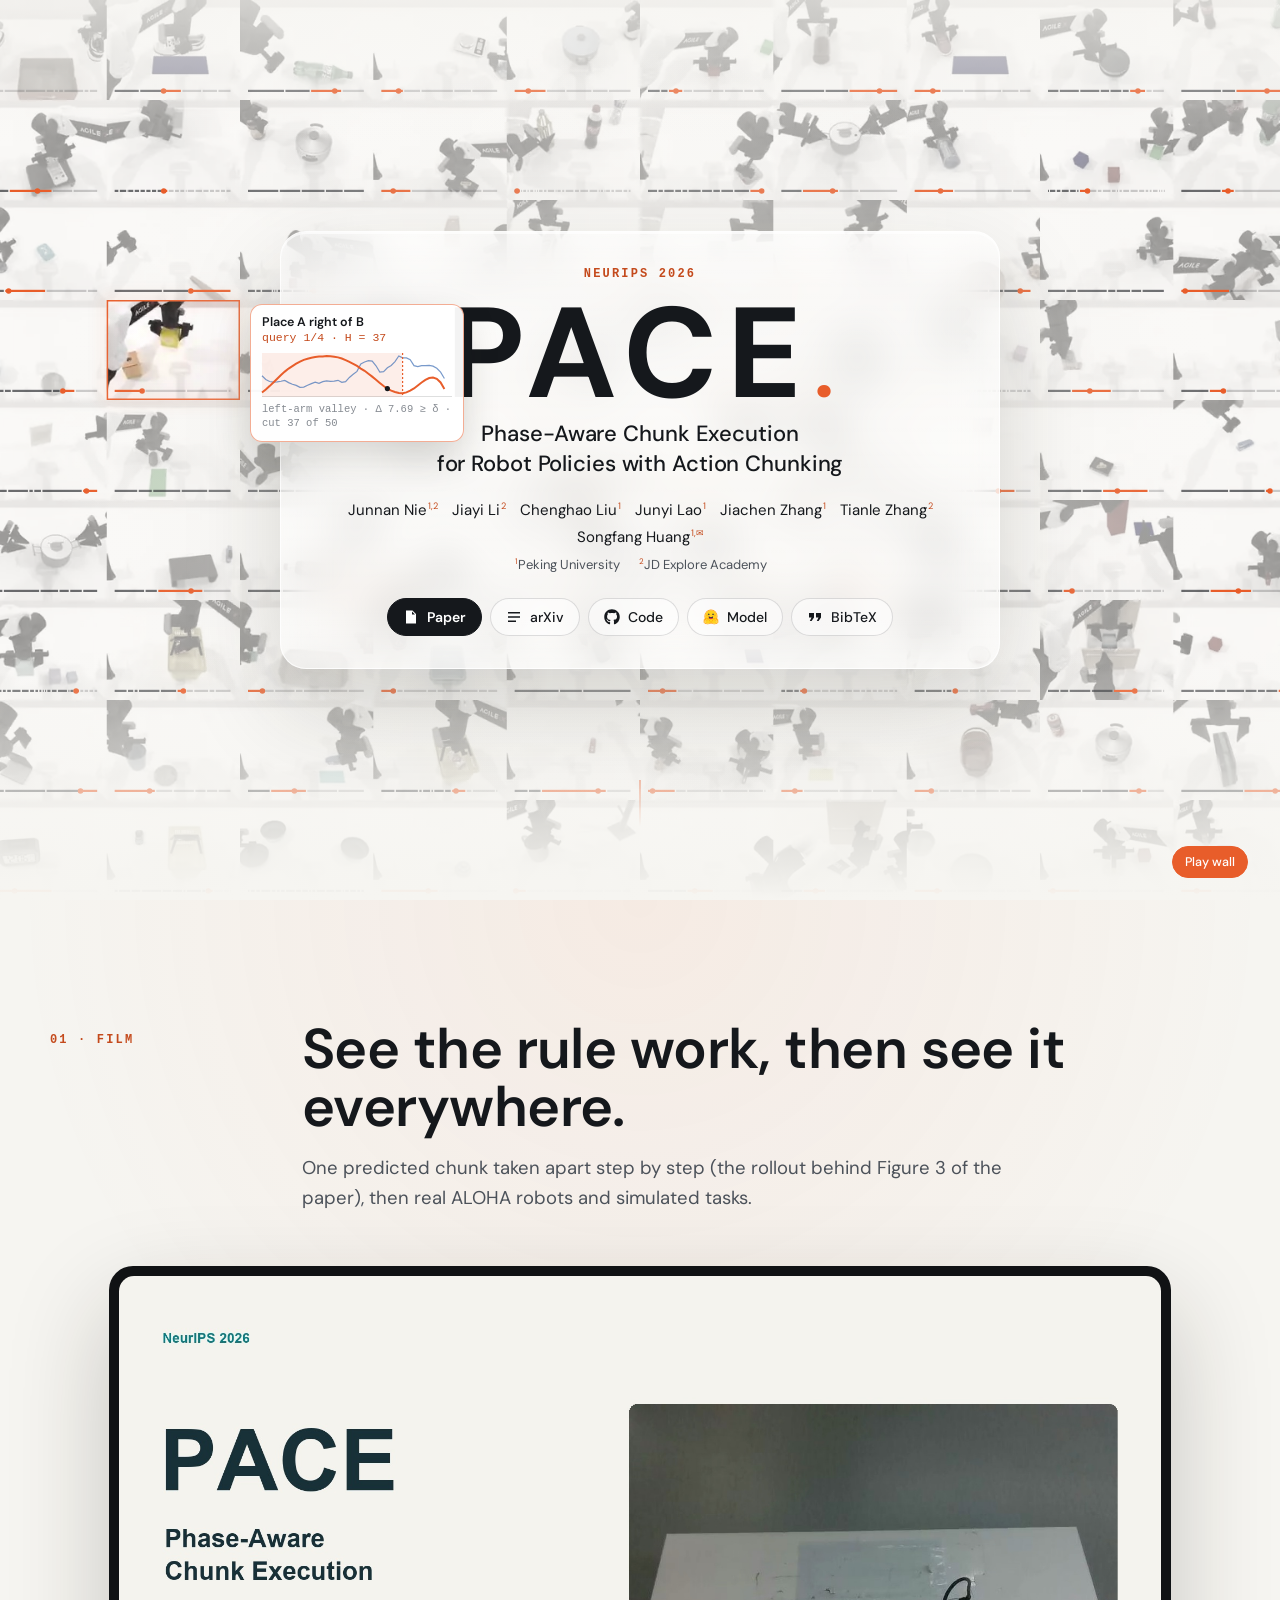
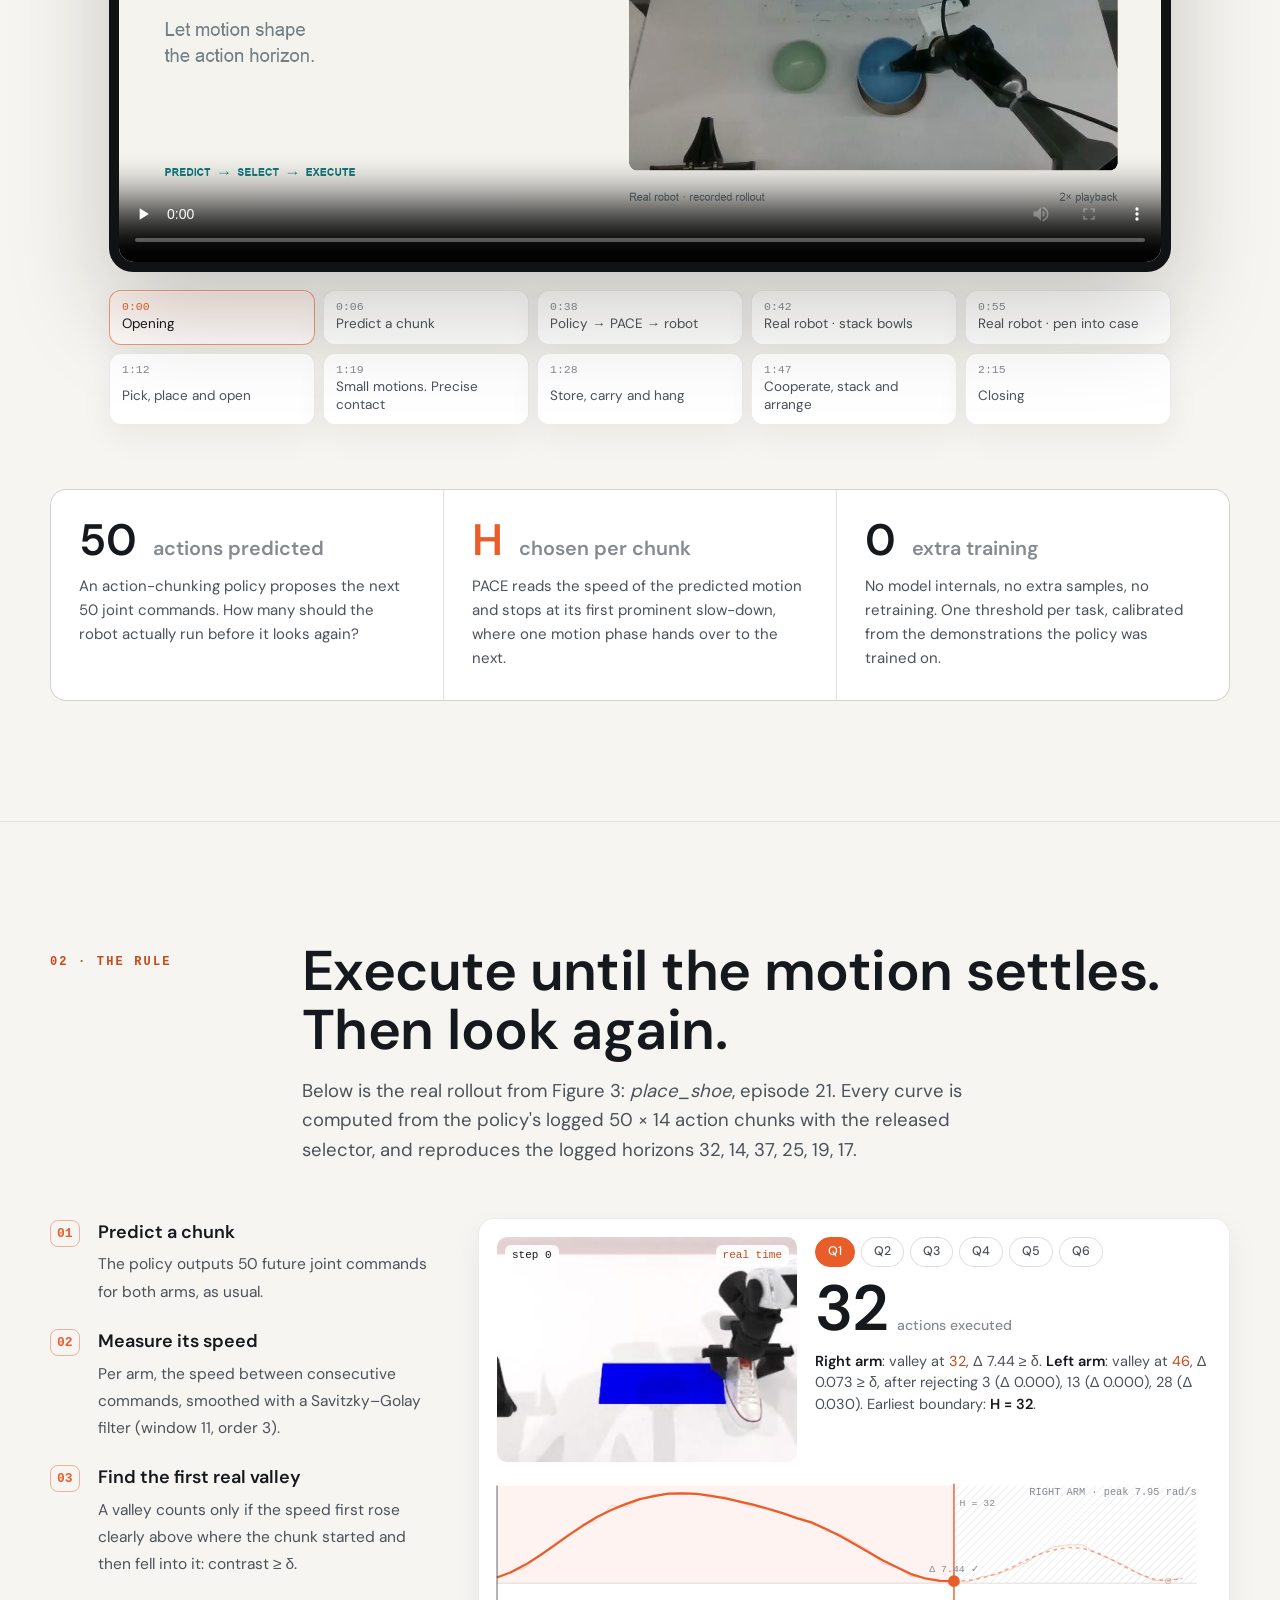
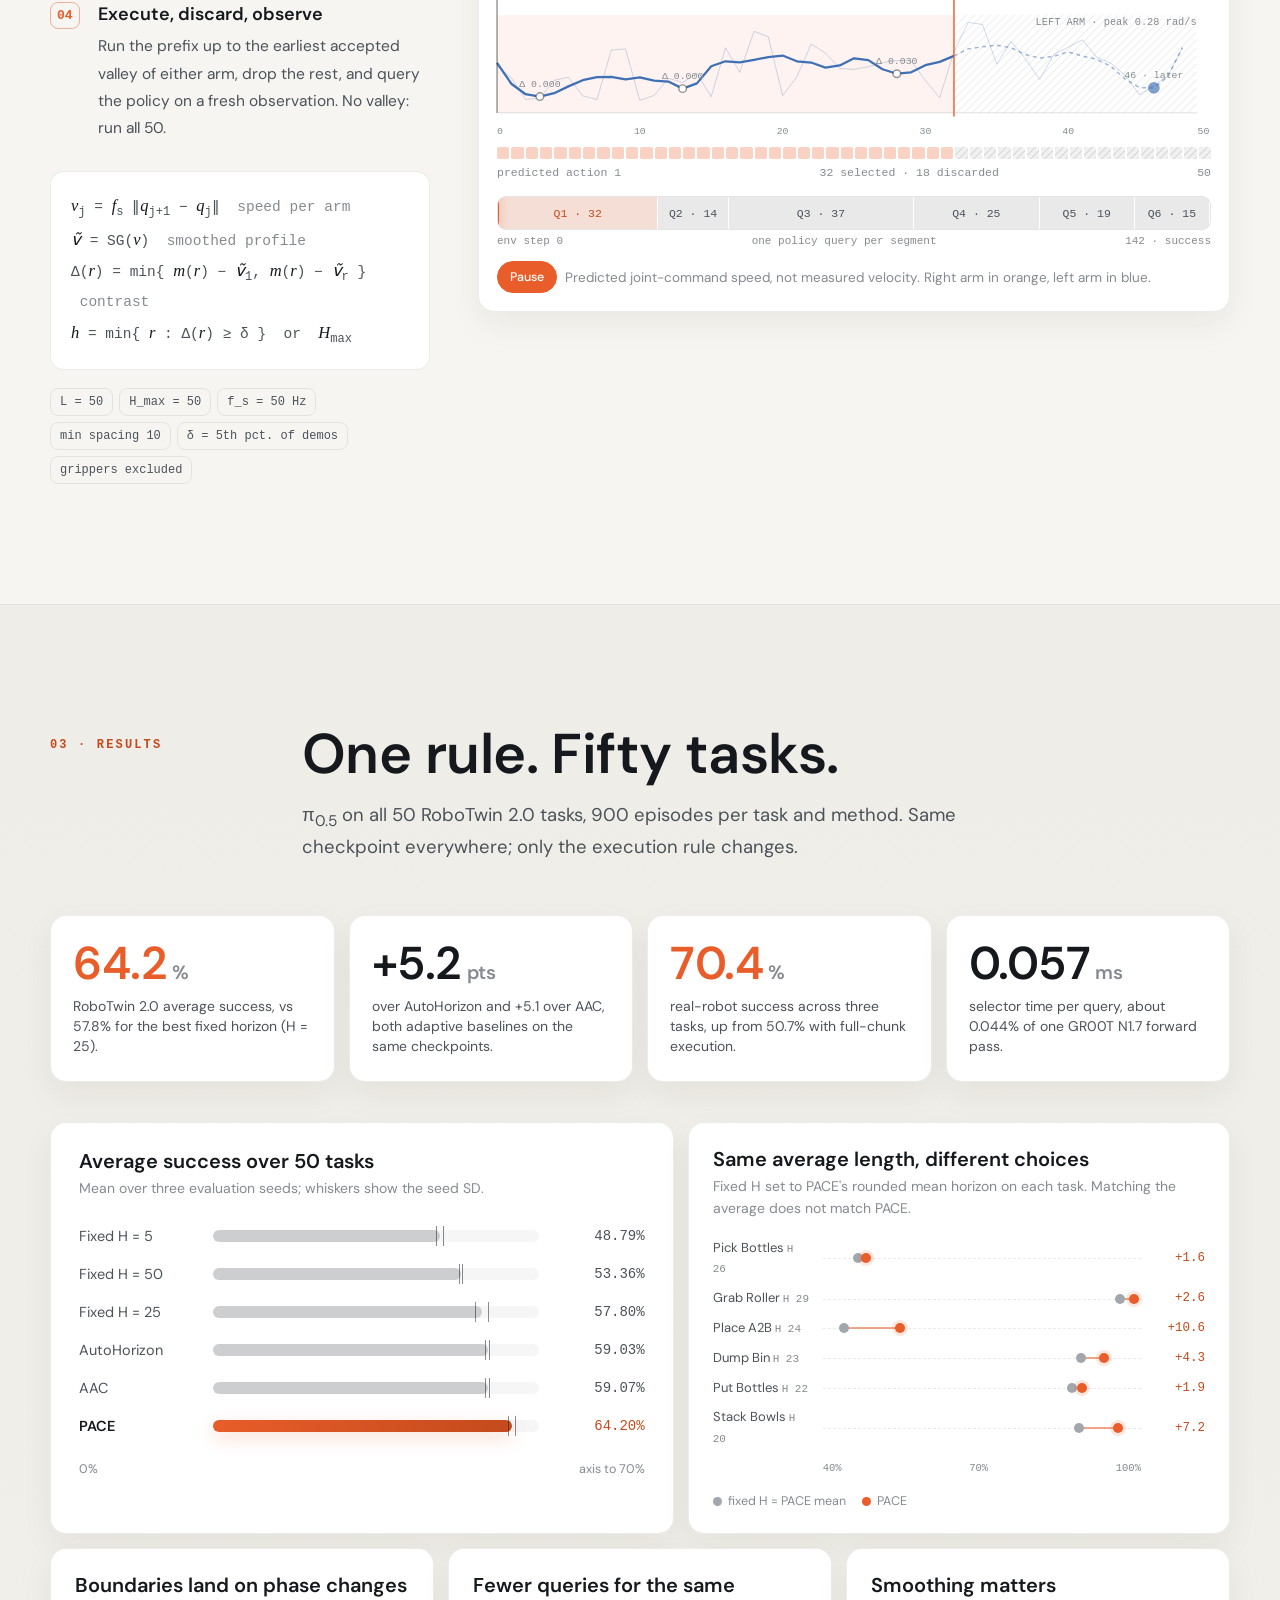
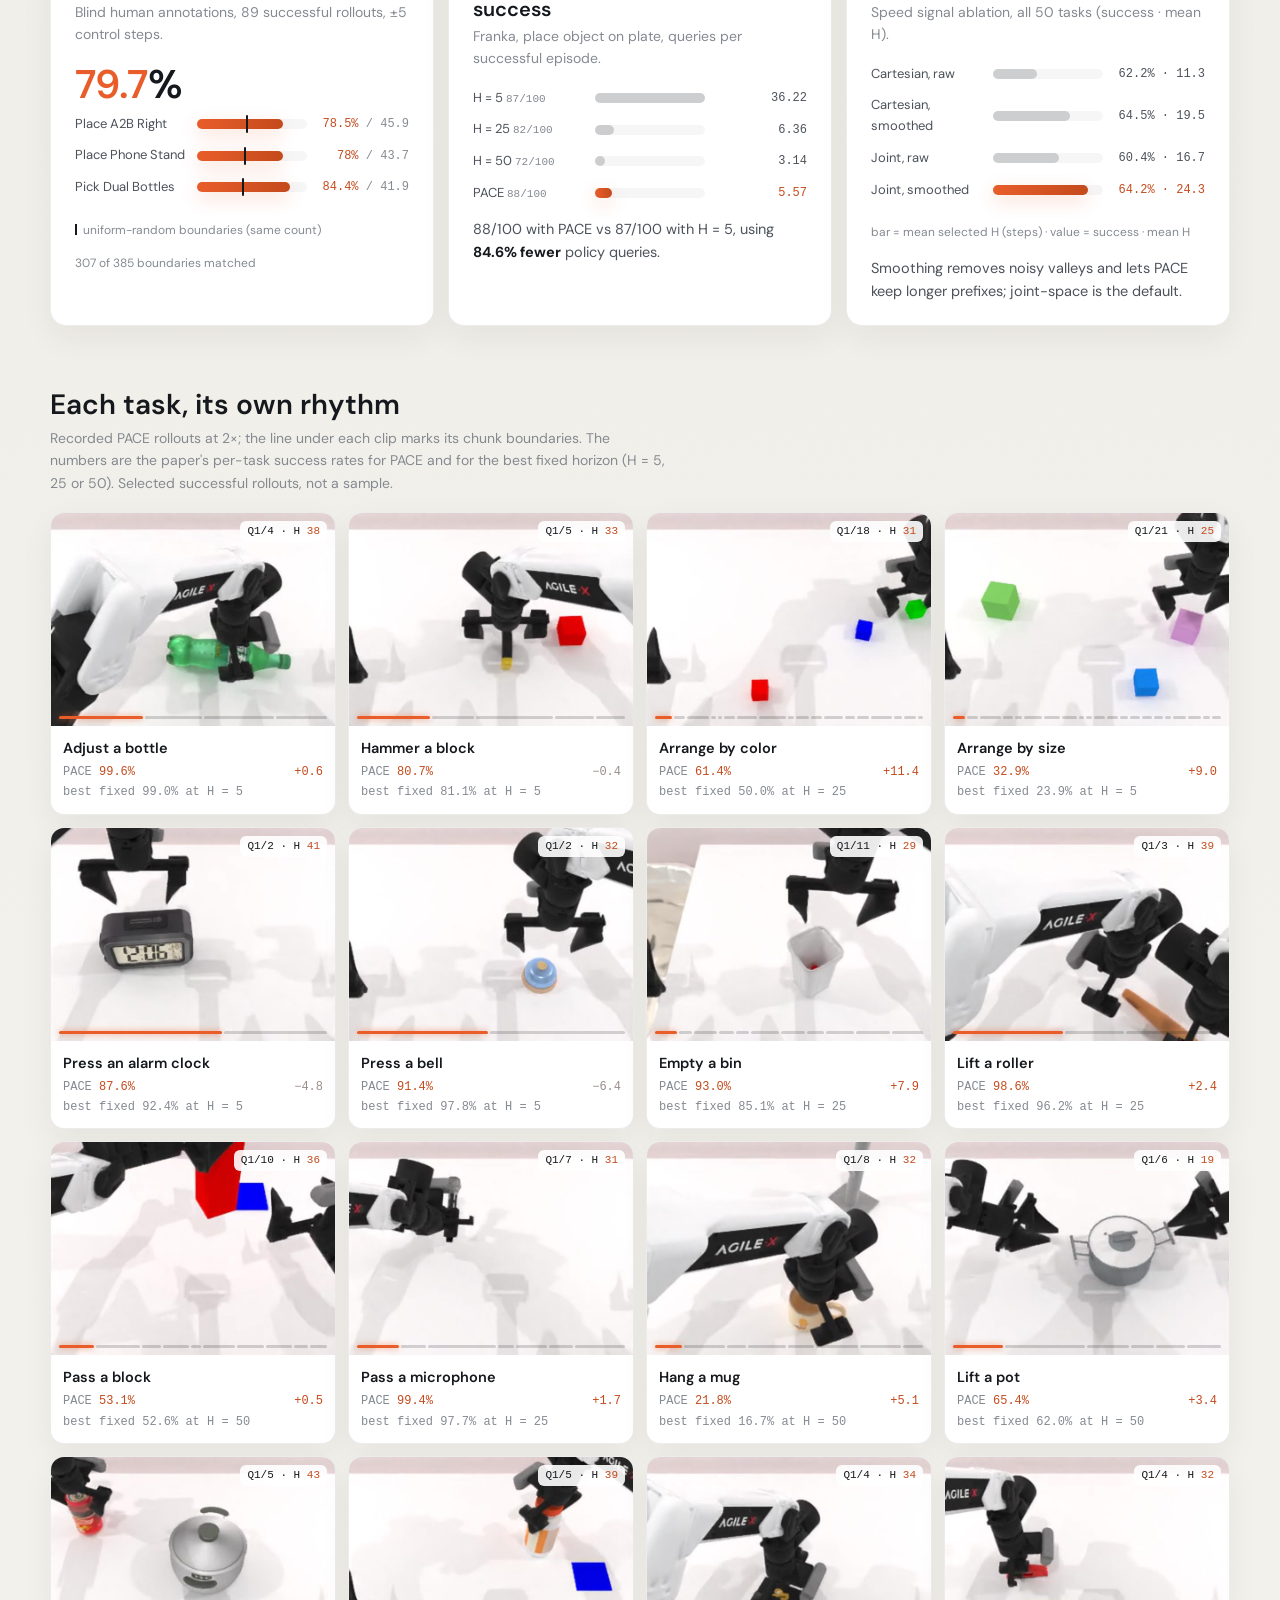
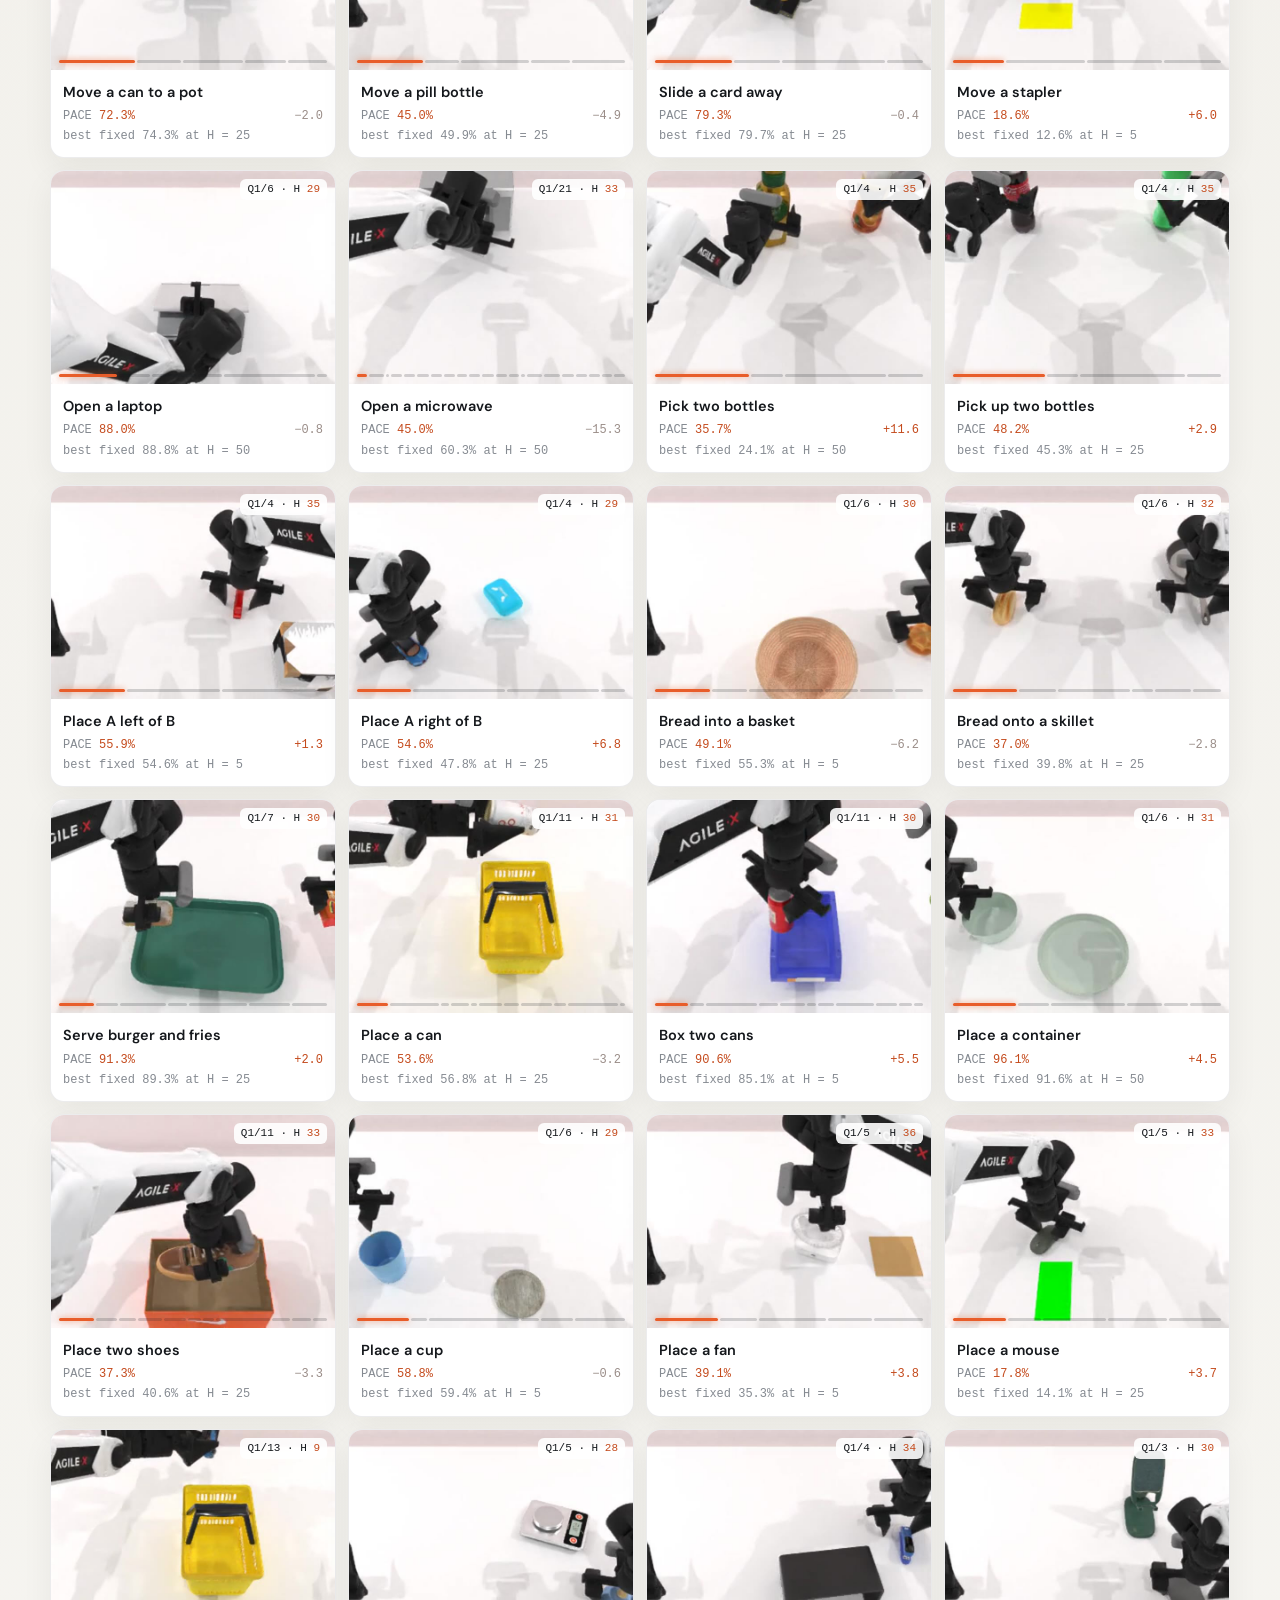
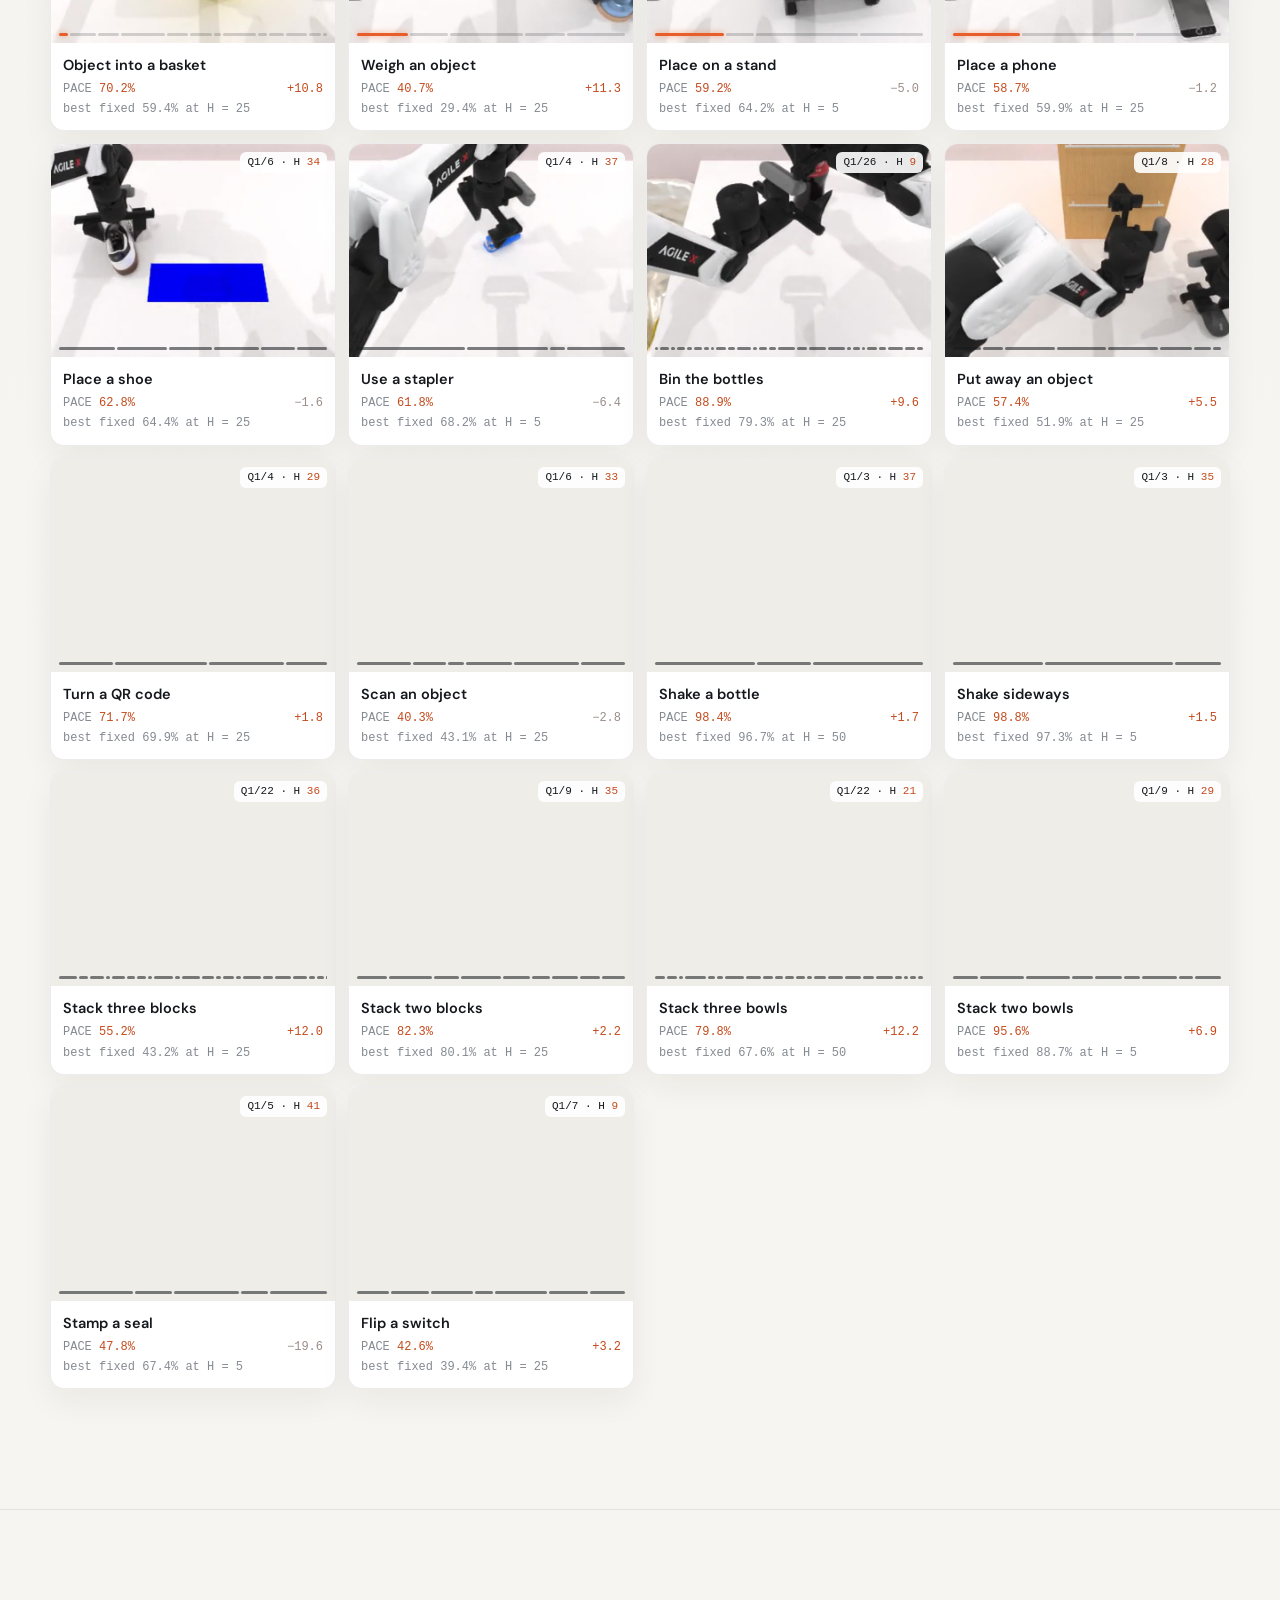
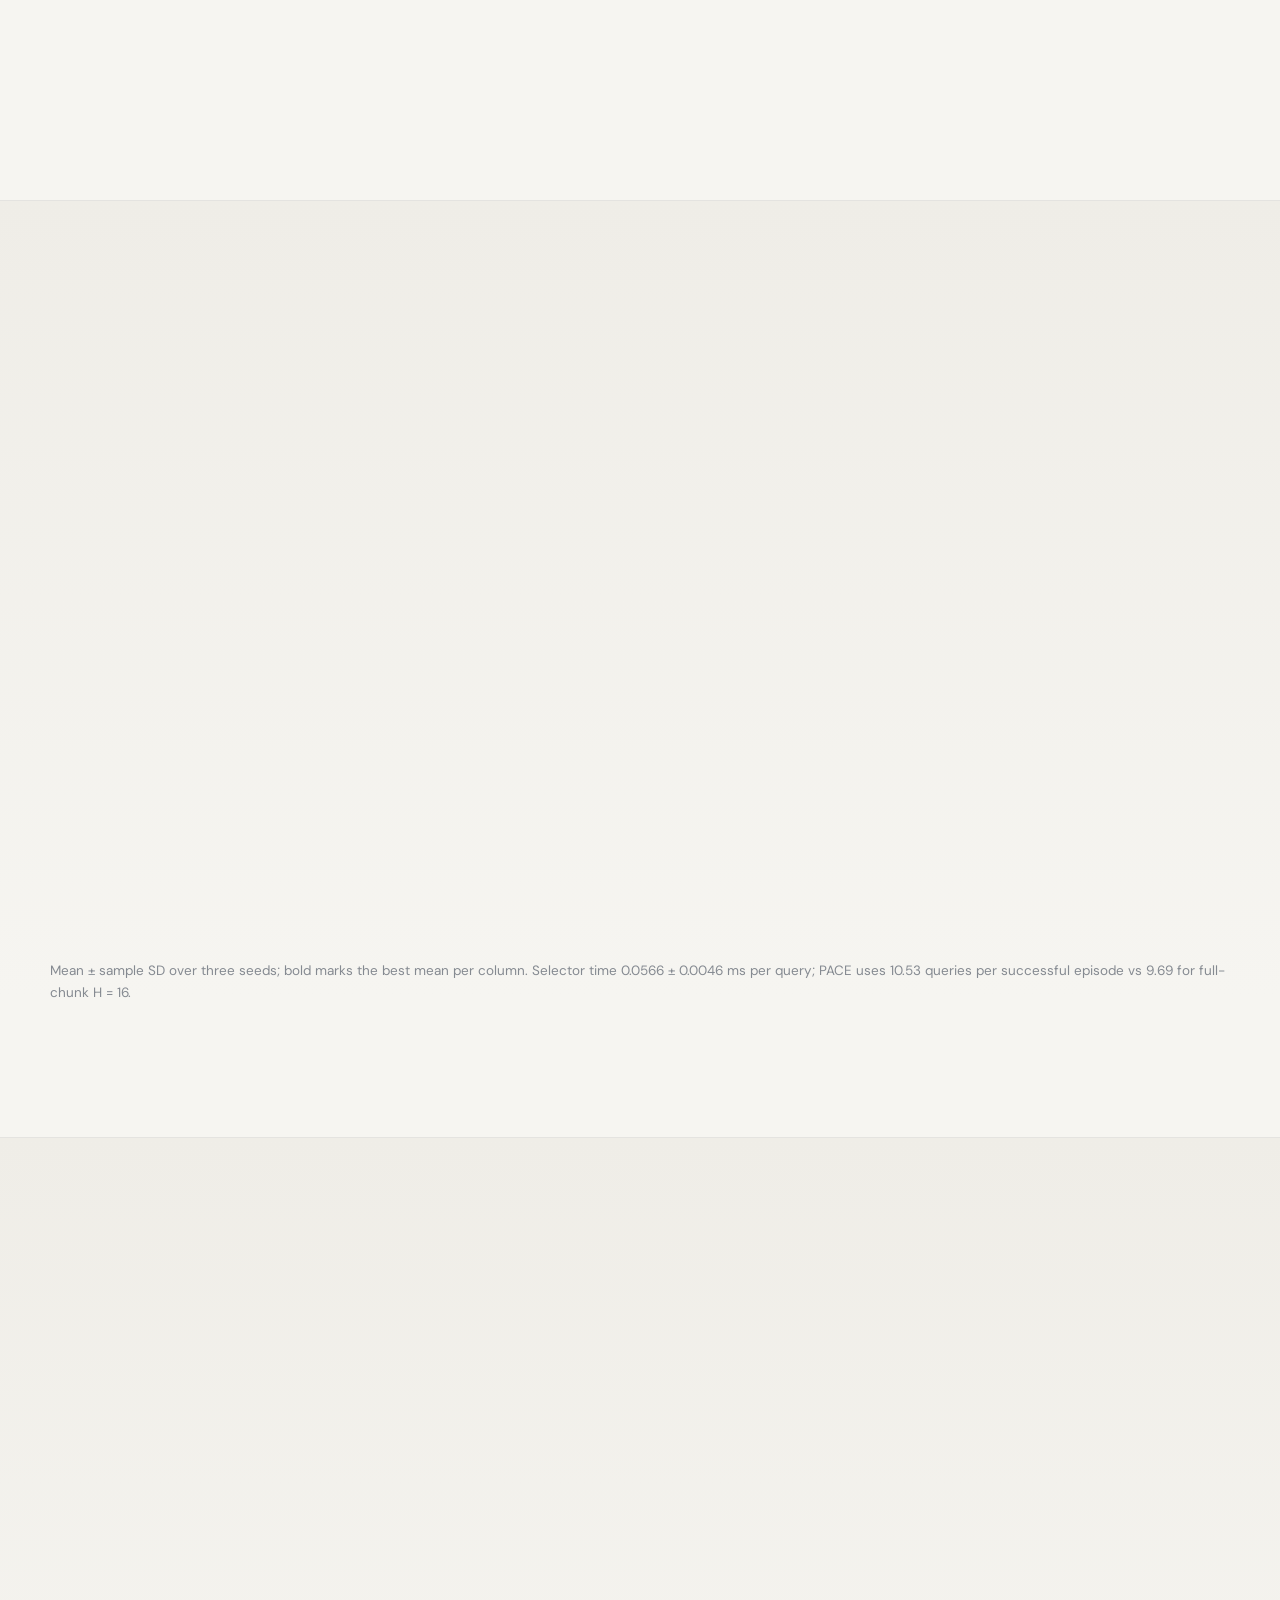
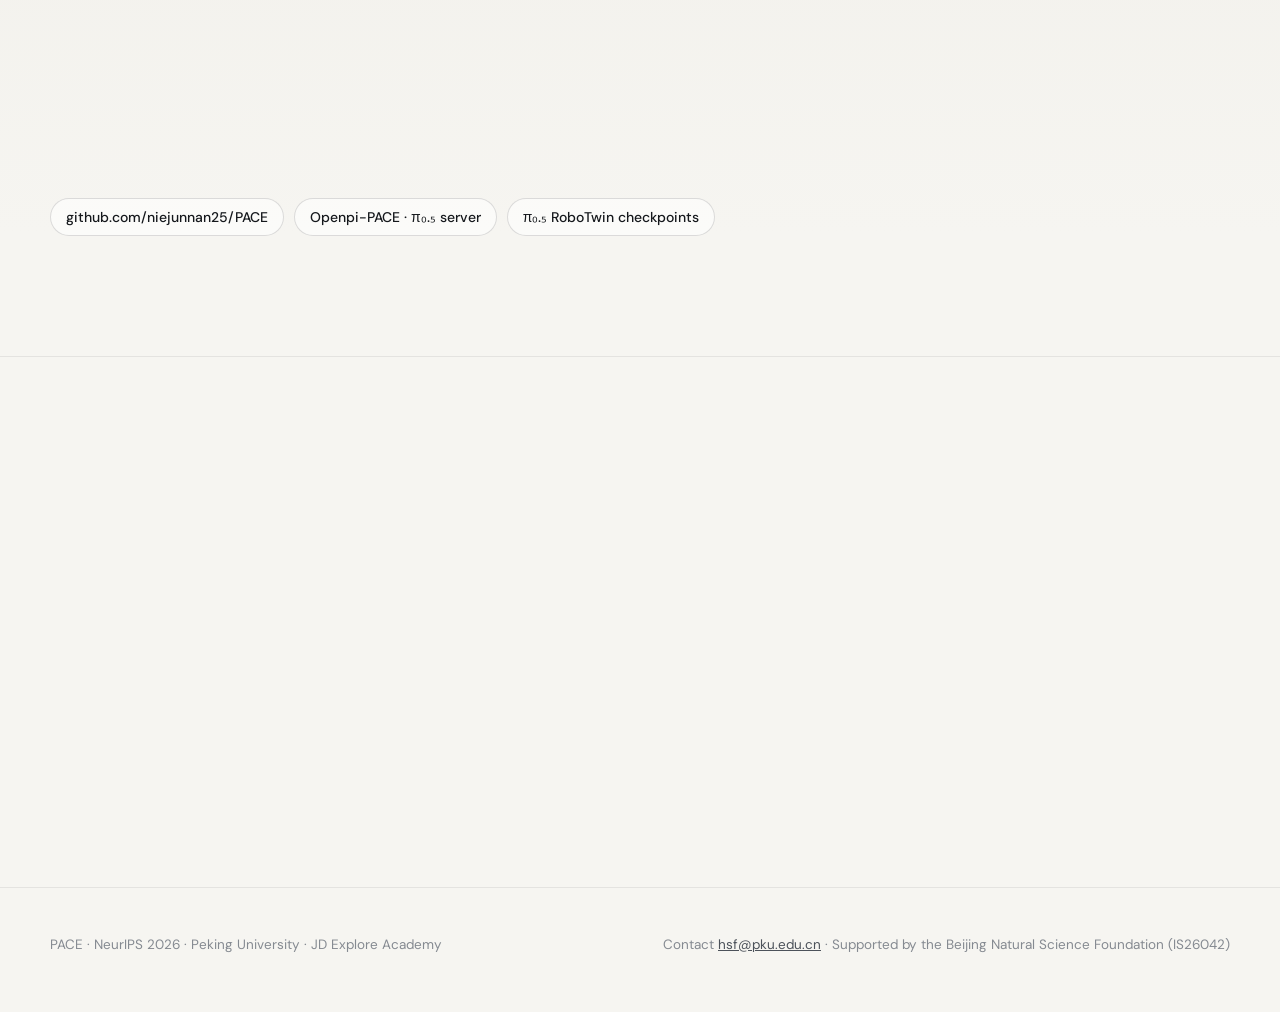
==== commit 5cb9815e: "Trim the opening queries from real robot demos and overview film" ====
--- a/index.html
+++ b/index.html
@@ -341,7 +341,7 @@
         </div>
       </div>
       <div class="screen" data-reveal>
-        <video id="film-video" controls preload="none" data-src="assets/media/film/pace-overview.mp4" playsinline data-poster="assets/media/film/pace-overview.jpg">
+        <video id="film-video" controls preload="none" data-src="assets/media/film/pace-overview.mp4?v=e9ff20503180" playsinline data-poster="assets/media/film/pace-overview.jpg?v=e7fa6a2e43f1">
 
         </video>
       </div>
@@ -480,20 +480,20 @@
         <span class="kicker">04 · Real robots</span>
         <div>
           <h2>Long when the motion is smooth. Short where contact decides.</h2>
-          <p>Two RoboChallenge rollouts on ALOHA, in real time, with the horizon PACE logged at each query and, below each clip, that query's predicted speed (30 Hz) recomputed from the logged chunk. Stacking: 27, 30, 31 during approach and transport, 7 at the delicate alignment, 43 once it is resolved.</p>
+          <p>Two RoboChallenge rollouts on ALOHA, in real time, with the horizon PACE logged at each query and, below each clip, that query's predicted speed (30 Hz) recomputed from the logged chunk. Stacking: 27, 30, 31 during approach and transport, 7 at the delicate alignment, 43 once it is resolved. Query numbers refer to these excerpts.</p>
         </div>
       </div>
       <div class="robots">
         <div class="panel rclip" data-reveal data-clip="bowls">
-          <div class="v"><video muted playsinline loop preload="none" data-src="assets/media/real/stack-bowls.mp4" data-poster="assets/media/real/stack-bowls.jpg"></video><span class="tag"></span></div>
-          <h3>Stack bowls</h3><p class="sub">Paper success rollout (Fig. 5), shown through Query 14.</p>
-          <div class="ribbon"></div><div class="ribbon-scale"><span>query 1</span><span>width ∝ time to next query</span><span>query 14</span></div>
+          <div class="v"><video muted playsinline loop preload="none" data-src="assets/media/real/stack-bowls.mp4?v=65390e39b8af" data-poster="assets/media/real/stack-bowls.jpg?v=246094dfbe6a"></video><span class="tag"></span></div>
+          <h3>Stack bowls</h3><p class="sub">Paper success rollout (Fig. 5), 13-query excerpt.</p>
+          <div class="ribbon"></div><div class="ribbon-scale"><span>query 1</span><span>width ∝ time to next query</span><span>query 13</span></div>
           <div class="rcurve"><svg viewBox="0 0 520 64" preserveAspectRatio="none" aria-hidden="true"><rect class="ex" x="0" y="0" width="0" height="64"/><line class="base" x1="0" x2="520" y1="63.5" y2="63.5"/><path class="other"/><path class="trig"/><line class="cut" x1="0" x2="0" y1="0" y2="64"/></svg><div class="rnote"><span class="l"></span><span class="r"></span></div></div>
         </div>
         <div class="panel rclip" data-reveal data-clip="pen">
-          <div class="v"><video muted playsinline loop preload="none" data-src="assets/media/real/put-pen.mp4" data-poster="assets/media/real/put-pen.jpg"></video><span class="tag"></span></div>
-          <h3>Put a pen into its case</h3><p class="sub">Platform-scored 10/10 rollout, shown through Query 17.</p>
-          <div class="ribbon"></div><div class="ribbon-scale"><span>query 1</span><span>width ∝ time to next query</span><span>query 17</span></div>
+          <div class="v"><video muted playsinline loop preload="none" data-src="assets/media/real/put-pen.mp4?v=76562d71d57f" data-poster="assets/media/real/put-pen.jpg?v=812202a8f537"></video><span class="tag"></span></div>
+          <h3>Put a pen into its case</h3><p class="sub">Platform-scored 10/10 rollout, 15-query excerpt.</p>
+          <div class="ribbon"></div><div class="ribbon-scale"><span>query 1</span><span>width ∝ time to next query</span><span>query 15</span></div>
           <div class="rcurve"><svg viewBox="0 0 520 64" preserveAspectRatio="none" aria-hidden="true"><rect class="ex" x="0" y="0" width="0" height="64"/><line class="base" x1="0" x2="520" y1="63.5" y2="63.5"/><path class="other"/><path class="trig"/><line class="cut" x1="0" x2="0" y1="0" y2="64"/></svg><div class="rnote"><span class="l"></span><span class="r"></span></div></div>
         </div>
       </div>
@@ -617,7 +617,7 @@
 
 <!-- BEGIN GENERATED PAGE LOADER -->
 <script>
-window.PACE_PAGE_SCRIPTS = ["assets/data/pace-data.js?v=9ebf9dd1e9e9", "assets/data/pace-real-chunks.js?v=af58b5d7bac0", "assets/js/pace-kit.js?v=b7ffcb2d4dbf", "app.js?v=3be5e2b9383a"];
+window.PACE_PAGE_SCRIPTS = ["assets/data/pace-data.js?v=3c4d4a6da238", "assets/data/pace-real-chunks.js?v=65208b488ab0", "assets/js/pace-kit.js?v=1a28469ef271", "app.js?v=3be5e2b9383a"];
 /* Start full-page downloads after the first painted hero, or on browsing intent. */
 (function () {
   const root = document.documentElement;
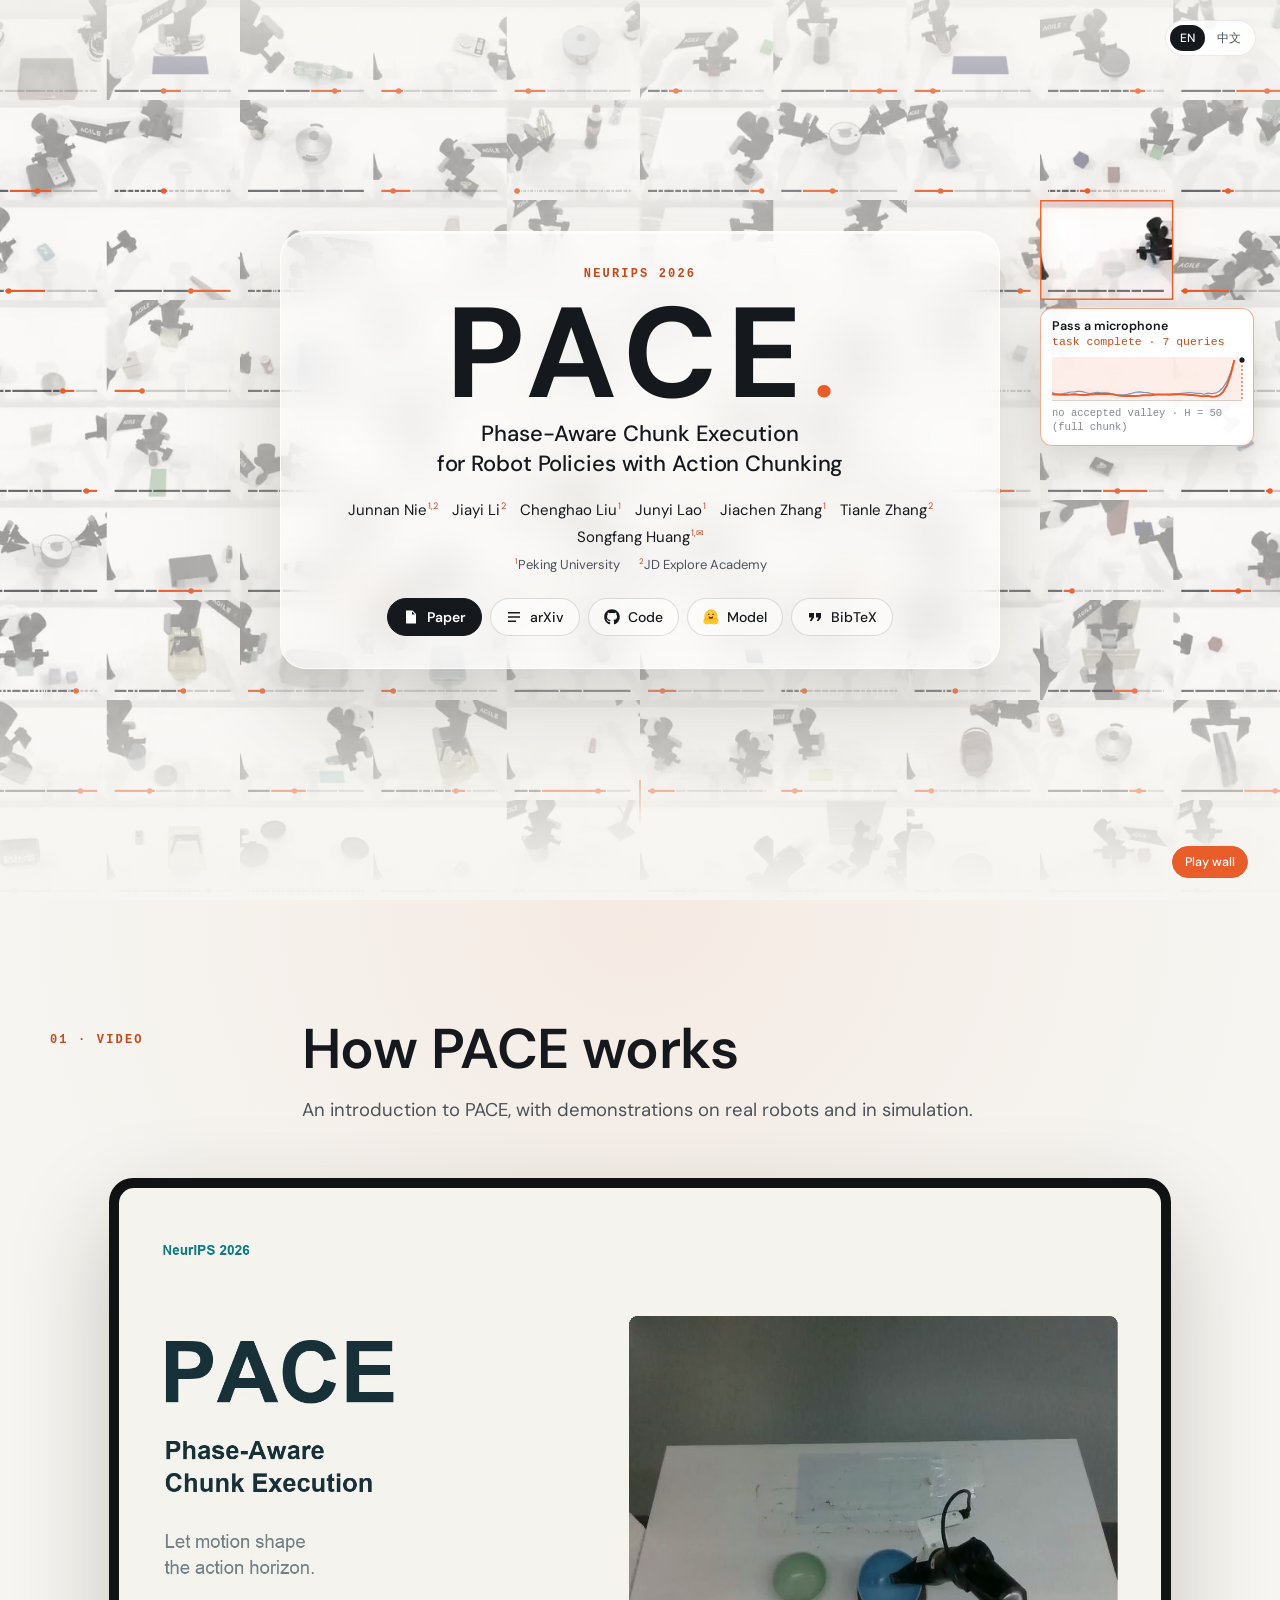
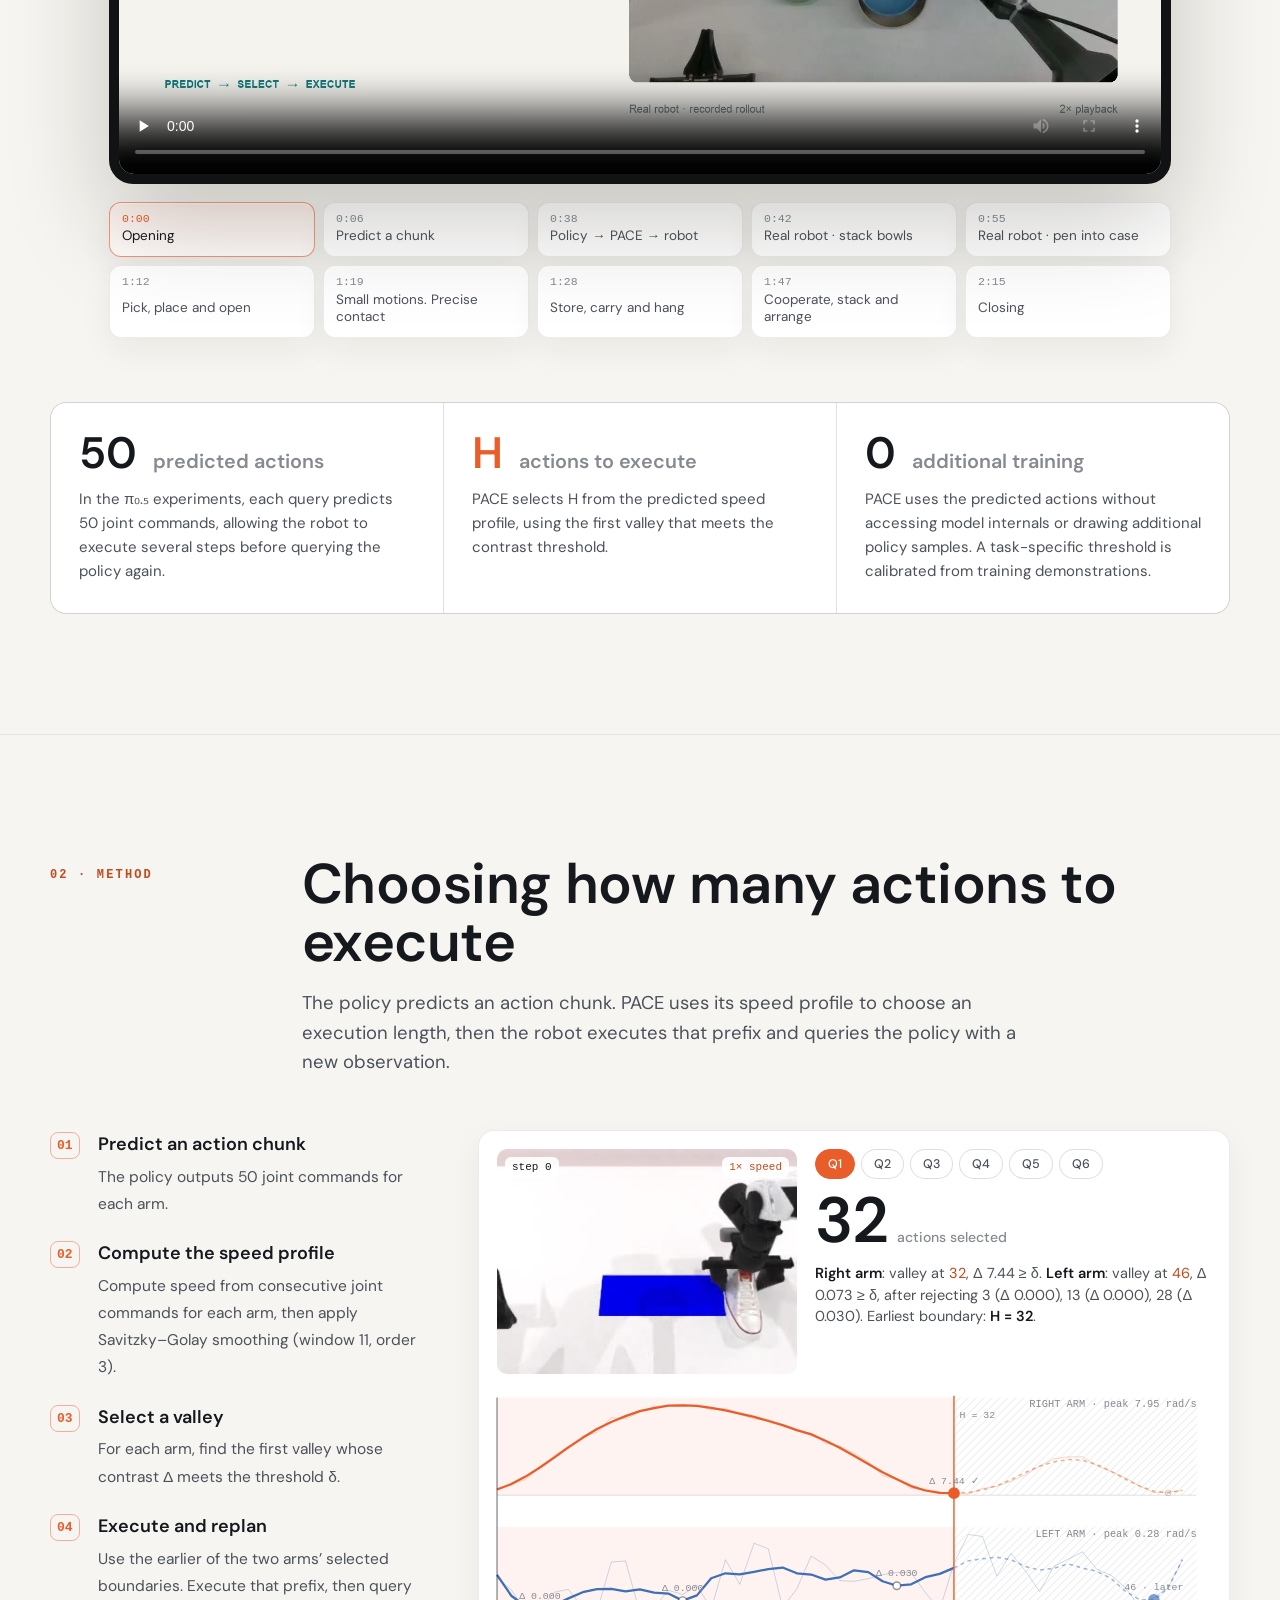
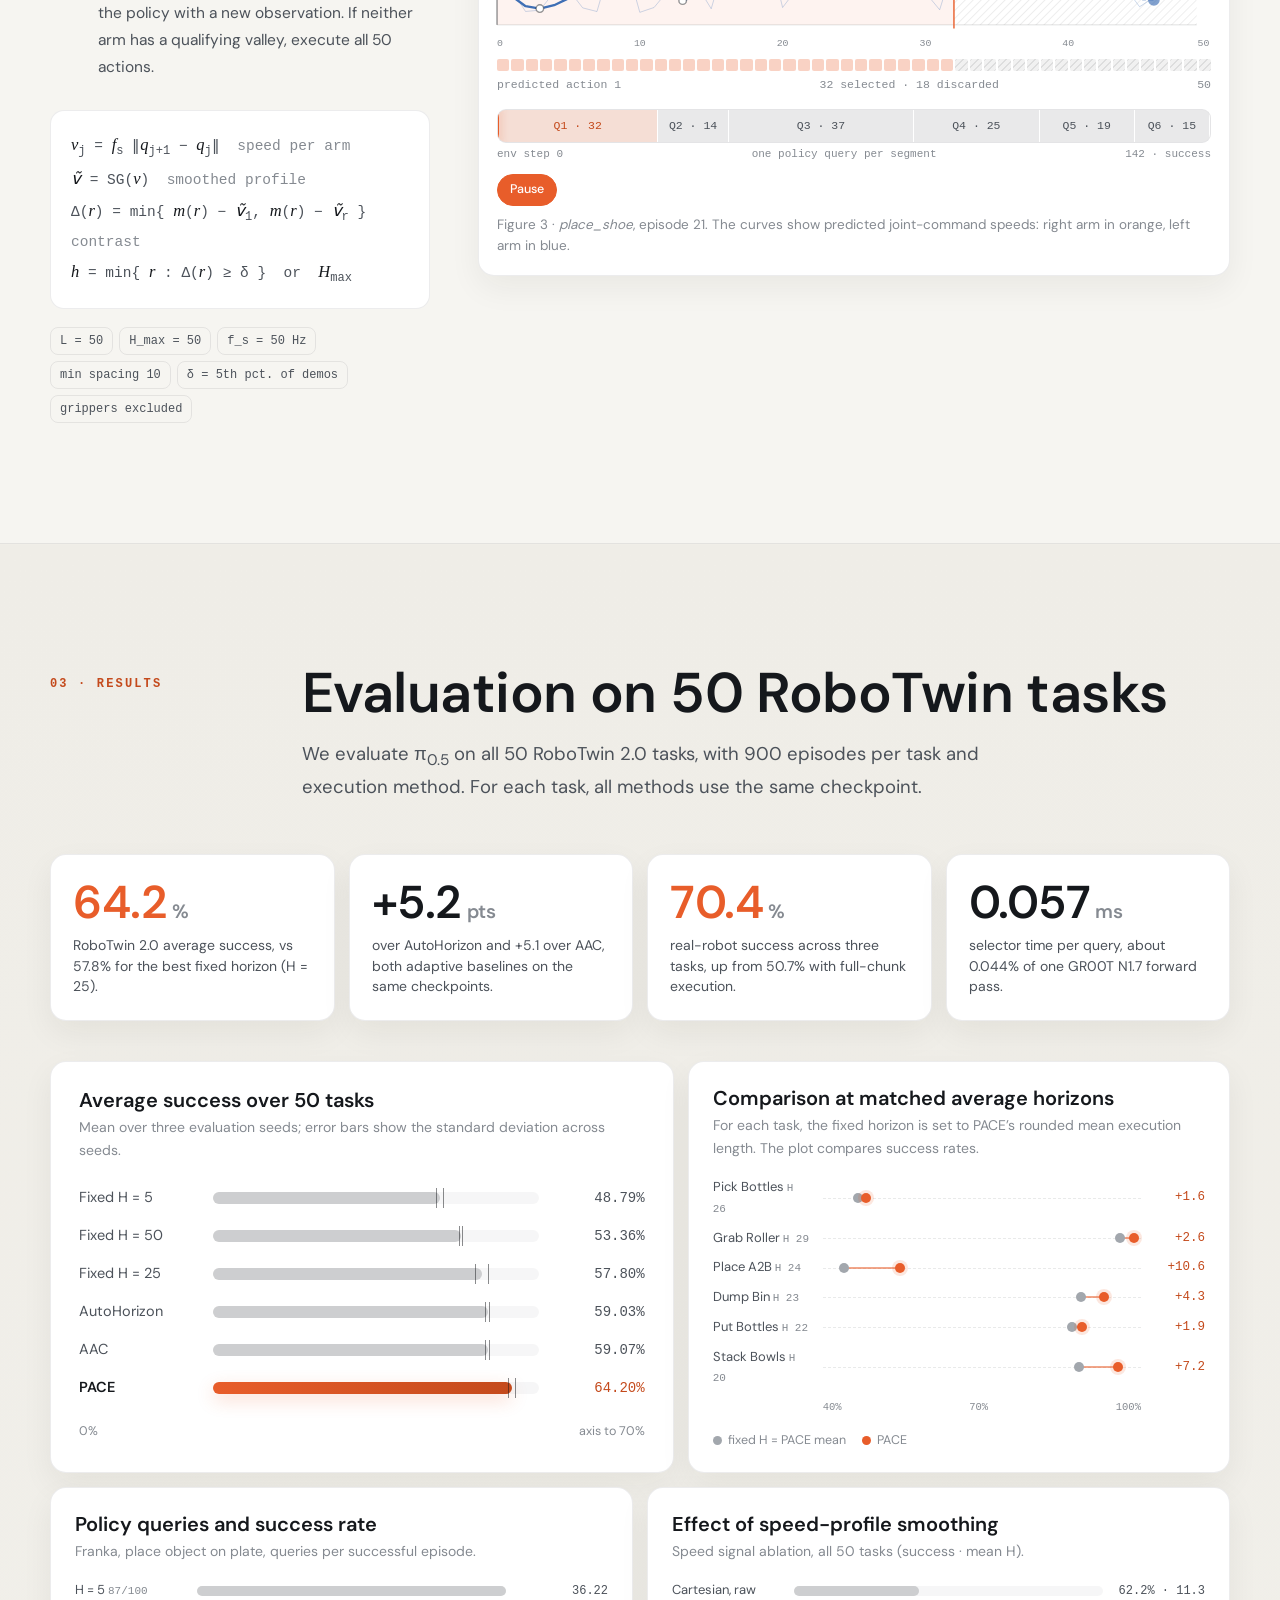
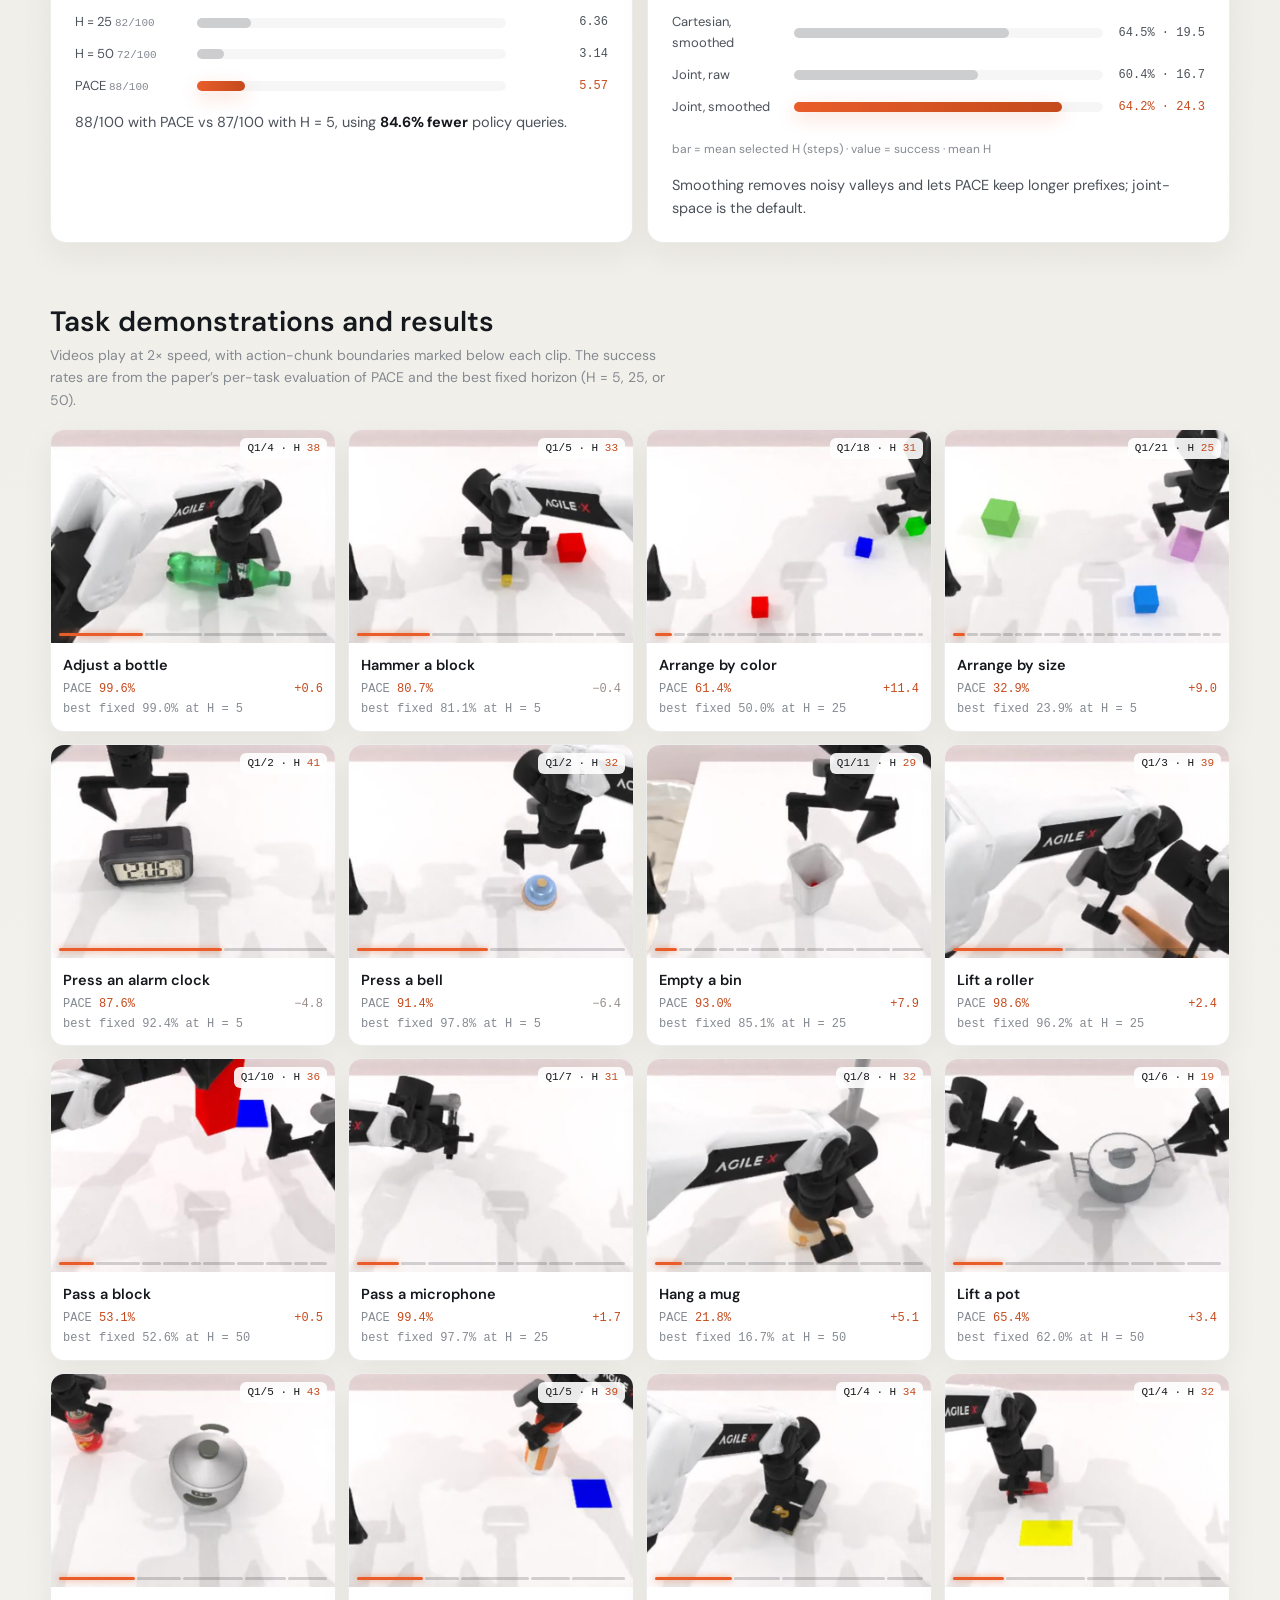
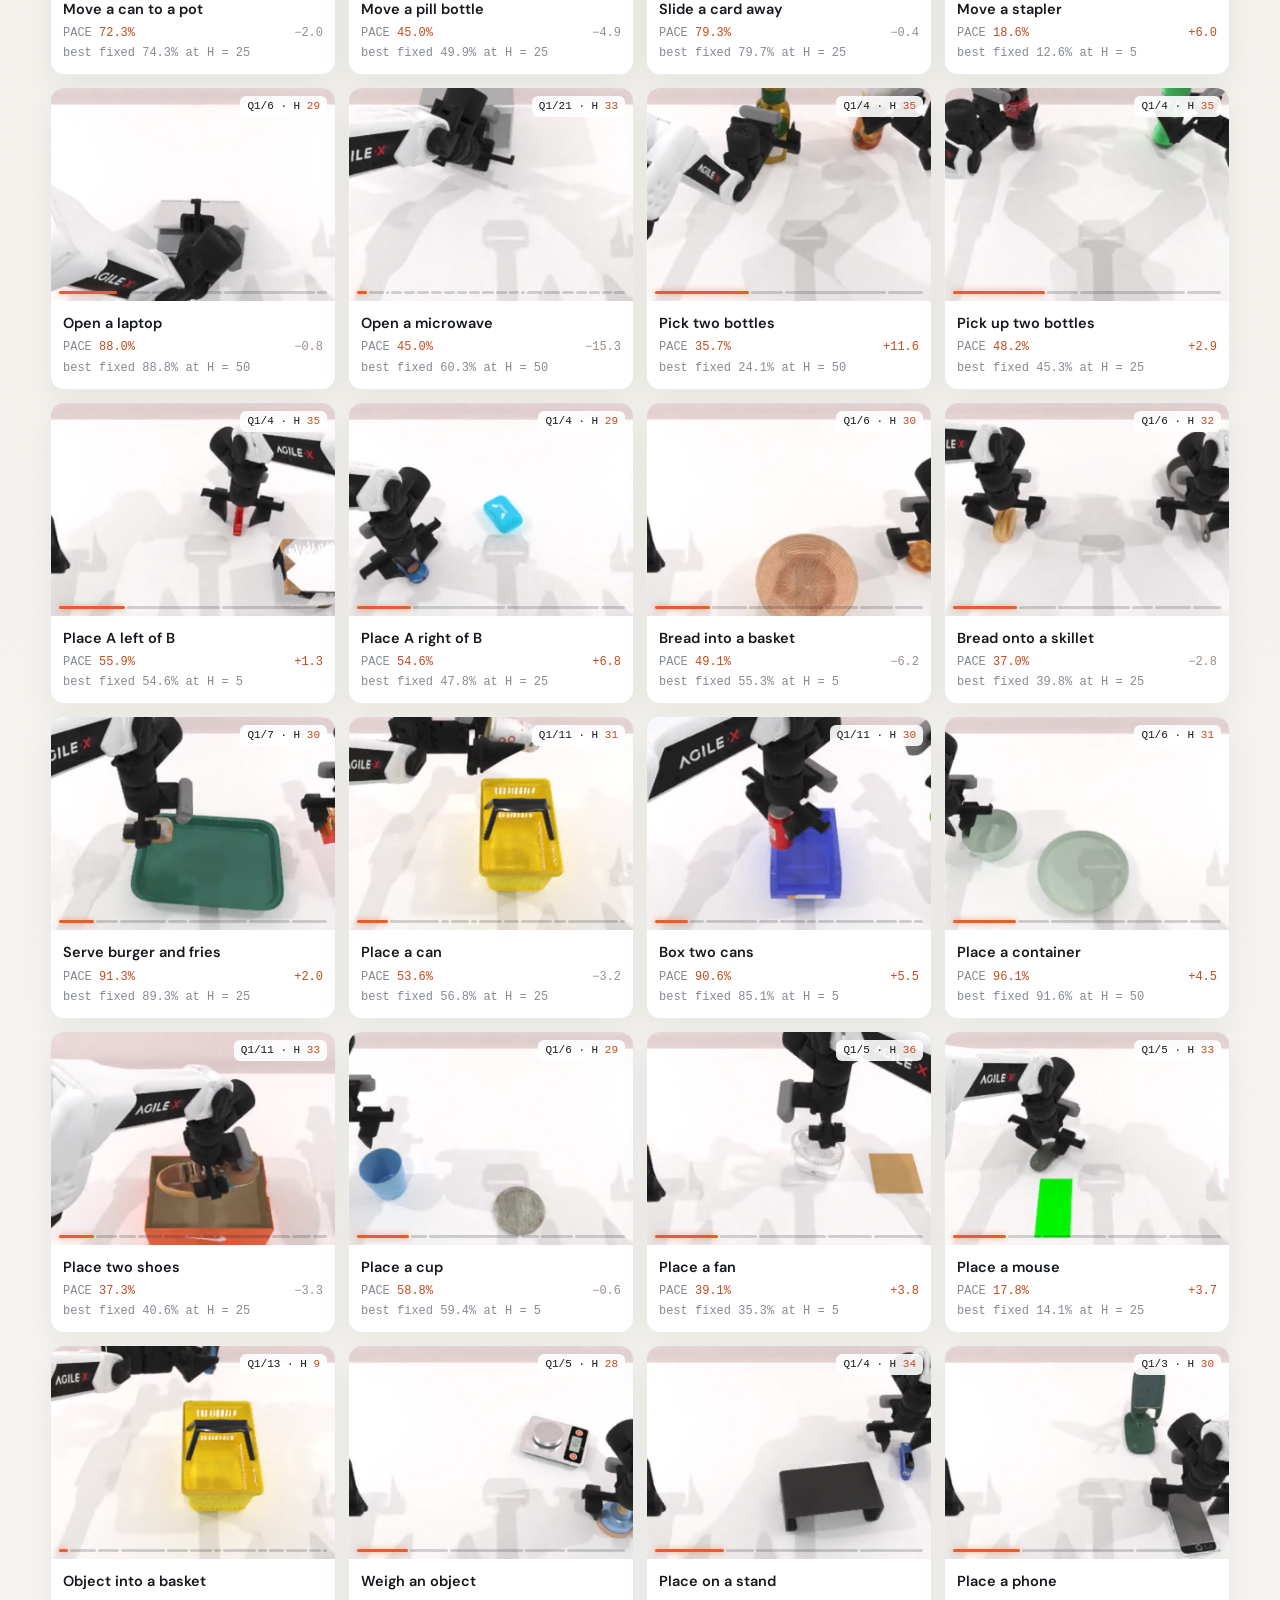
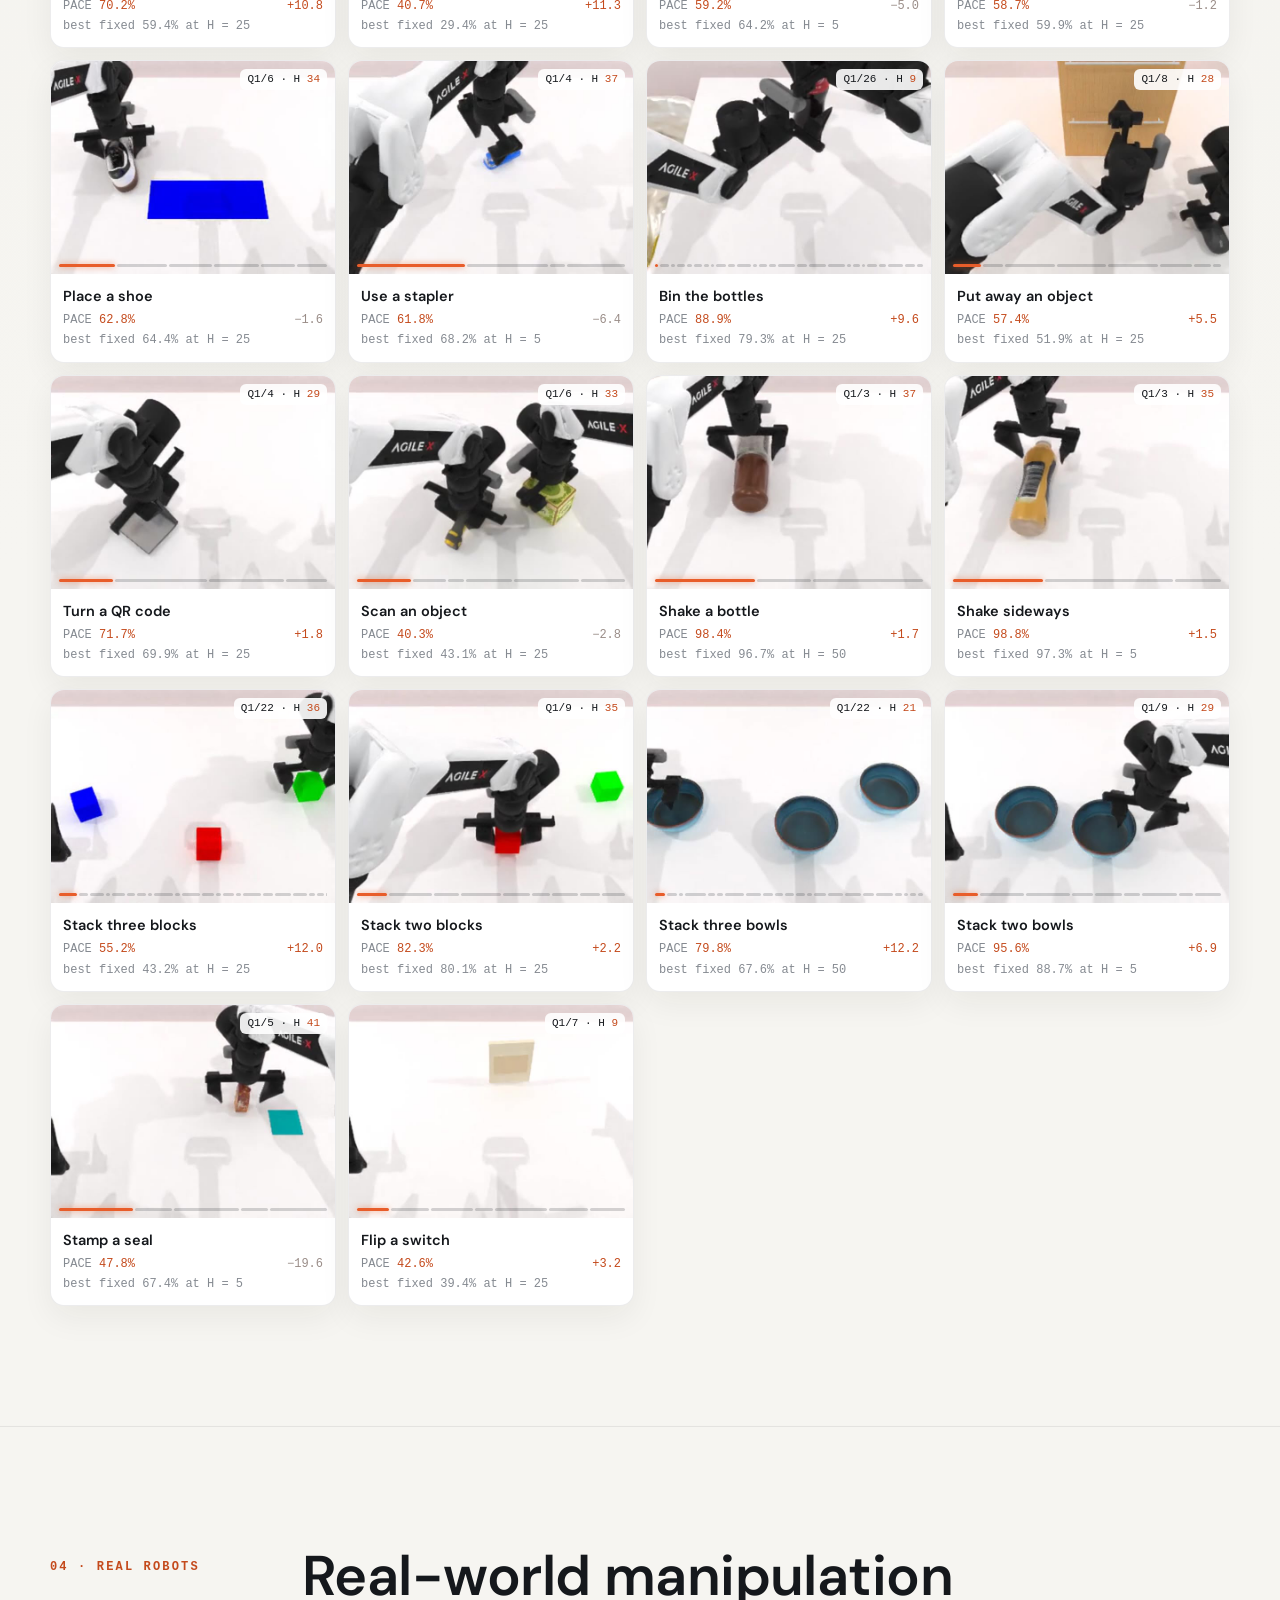
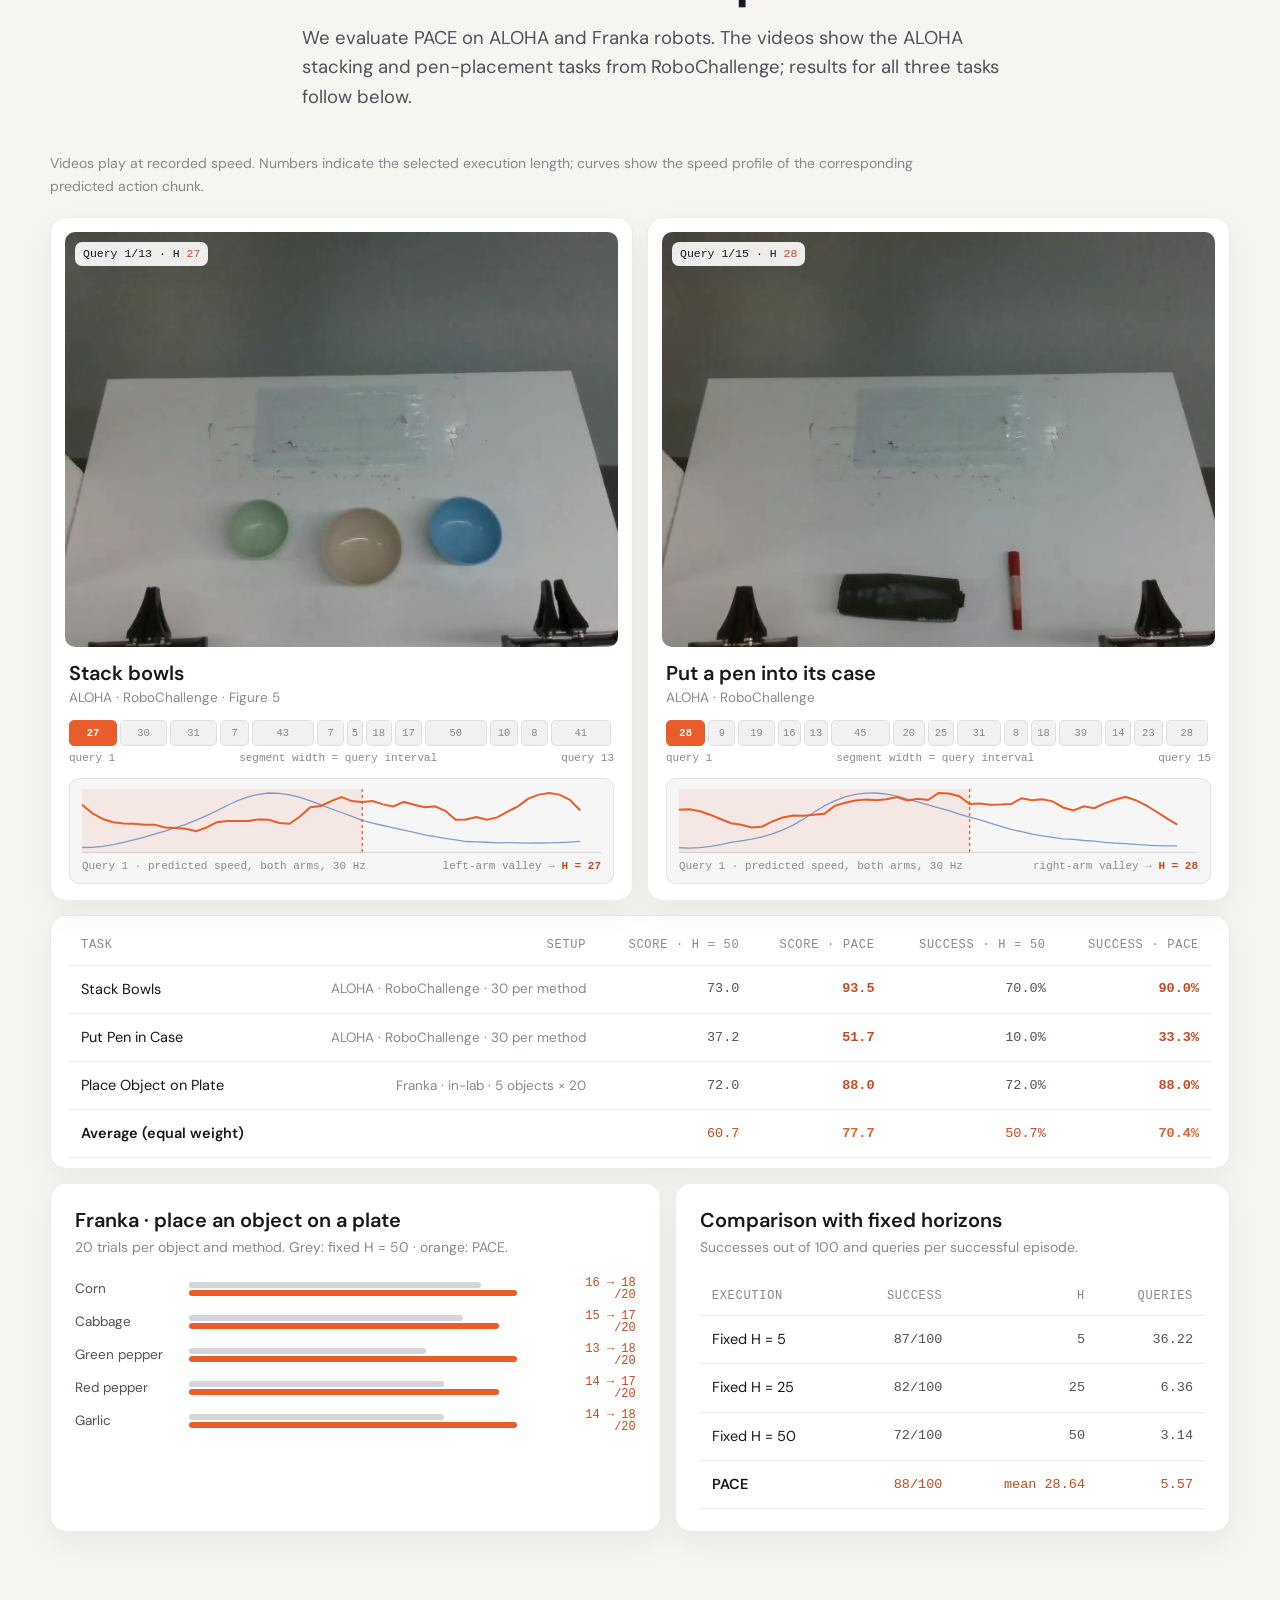
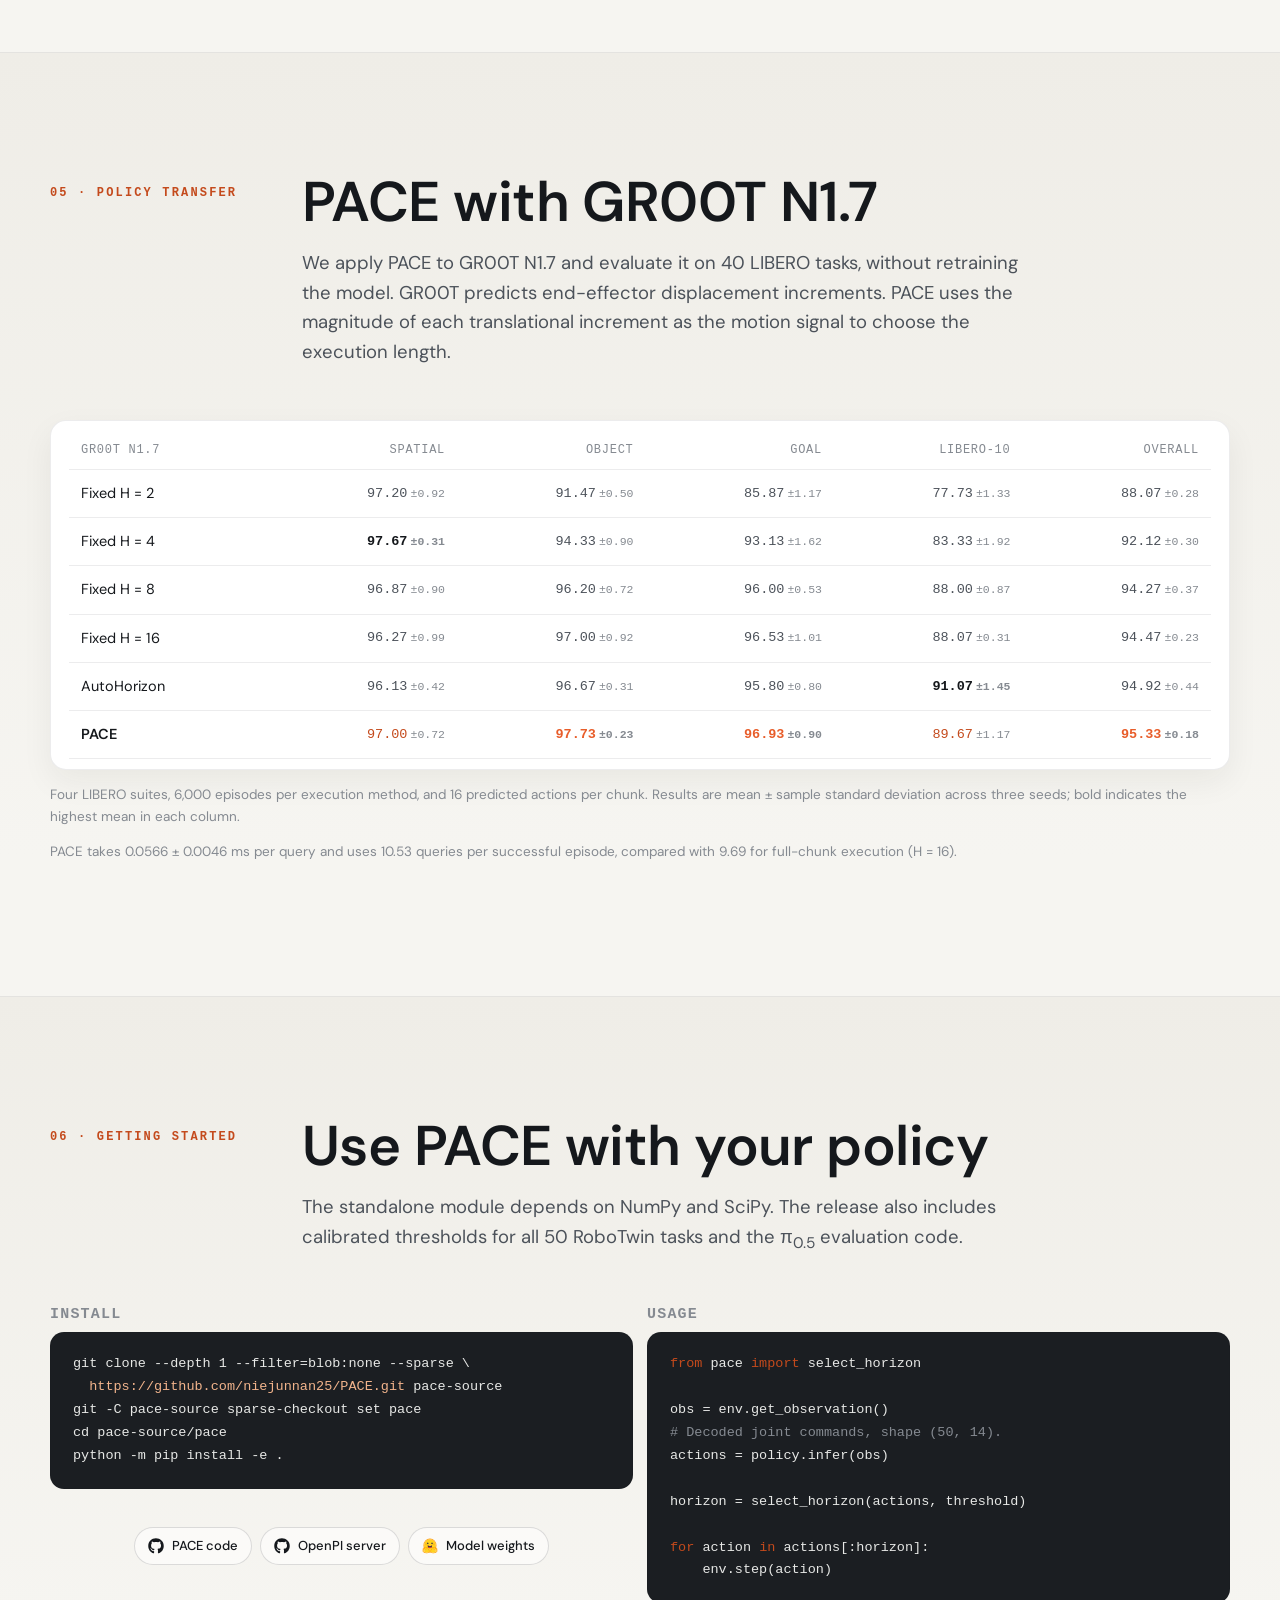
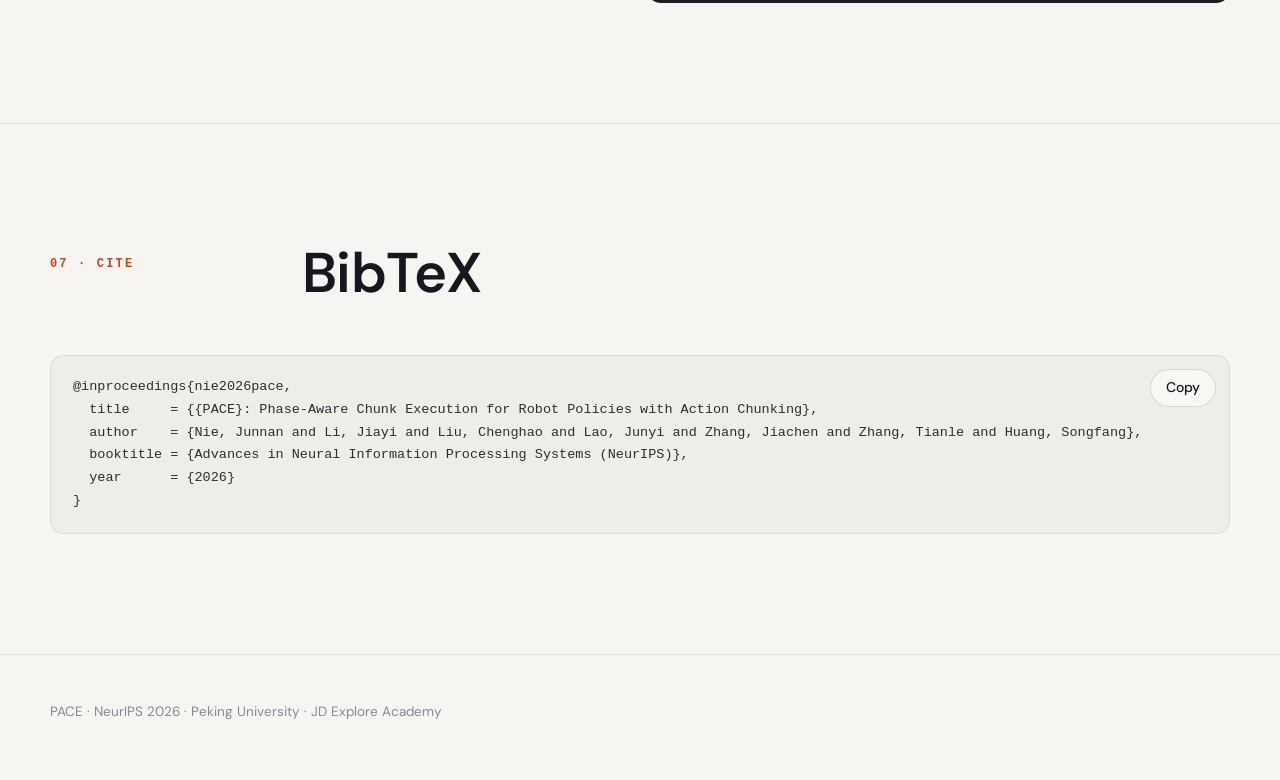
==== commit 36ce5d8f: "Publish bilingual PACE homepage with refined copy and layout" ====
--- a/index.html
+++ b/index.html
@@ -4,29 +4,34 @@
 <meta charset="utf-8">
 <meta name="viewport" content="width=device-width, initial-scale=1">
 <title>PACE · Phase-Aware Chunk Execution · NeurIPS 2026</title>
-<meta name="description" content="PACE executes each predicted action chunk up to its first prominent low-speed valley, then observes again. Training-free; 64.2% vs 57.8% on 50 RoboTwin 2.0 tasks.">
+<meta name="description" content="PACE selects how many predicted actions to execute before the next policy query. No policy retraining; evaluated on RoboTwin, real robots, and GR00T N1.7 on LIBERO.">
 <meta property="og:title" content="PACE: Phase-Aware Chunk Execution for Robot Policies with Action Chunking">
-<meta property="og:description" content="Let the predicted motion decide when to look again. NeurIPS 2026.">
+<meta property="og:description" content="PACE selects how many predicted actions to execute before the next policy query. No policy retraining; evaluated on RoboTwin, real robots, and GR00T N1.7 on LIBERO.">
 <meta property="og:image" content="https://niejunnan25.github.io/pace-project/assets/media/wall/wall-12x9.jpg">
 <meta property="og:url" content="https://niejunnan25.github.io/pace-project/">
 <meta property="og:type" content="website">
 <link rel="canonical" href="https://niejunnan25.github.io/pace-project/">
+<link rel="alternate" hreflang="en" href="https://niejunnan25.github.io/pace-project/">
+<link rel="alternate" hreflang="zh-CN" href="https://niejunnan25.github.io/pace-project/zh/">
+<link rel="alternate" hreflang="x-default" href="https://niejunnan25.github.io/pace-project/">
 <meta name="twitter:card" content="summary_large_image">
 <meta name="theme-color" content="#f6f5f1">
 <link rel="icon" href="assets/favicon.svg">
 <link rel="preload" as="image" href="assets/media/wall/wall-12x9.webp" type="image/webp" fetchpriority="high">
-<link rel="stylesheet" href="style.css?v=72fc672bc97b">
+<link rel="stylesheet" href="style.css?v=38610b628186">
 </head>
 <body>
 
 <header class="topnav" id="topnav">
   <a class="brand" href="#top">PACE<span>.</span></a>
   <nav aria-label="Sections">
-    <a href="#film">Film</a><a href="#rule">The rule</a><a href="#results">Results</a><a href="#robots">Real robots</a><a href="#policies">Policies</a><a href="#use">Use it</a><a href="#cite">Cite</a>
+    <a href="#film">Film</a><a href="#rule">Method</a><a href="#results">Results</a><a href="#robots">Real robots</a><a href="#policies">Policy transfer</a><a href="#use">Get started</a><a href="#cite">Cite</a>
   </nav>
+  <div class="language-switch" aria-label="Page language"><a href="./" lang="en" aria-current="page">EN</a><a href="zh/" lang="zh">中文</a></div>
 </header>
 
 <section class="hero" id="top" aria-label="PACE">
+  <div class="language-switch" aria-label="Page language"><a href="./" lang="en" aria-current="page">EN</a><a href="zh/" lang="zh">中文</a></div>
   <video class="wall" id="wall" muted loop playsinline preload="none" poster="assets/media/wall/wall-12x9.webp" aria-hidden="true">
     <source src="assets/media/wall/wall-12x9.mp4" type="video/mp4">
   </video>
@@ -334,10 +339,10 @@
   <section class="theatre" id="film">
     <div class="wrap">
       <div class="sec-head" data-reveal>
-        <span class="kicker">01 · Film</span>
+        <span class="kicker">01 · Video</span>
         <div>
-          <h2>See the rule work, then see it everywhere.</h2>
-          <p>One predicted chunk taken apart step by step (the rollout behind Figure 3 of the paper), then real ALOHA robots and simulated tasks.</p>
+          <h2>How PACE works</h2>
+          <p>An introduction to PACE, with demonstrations on real robots and in simulation.</p>
         </div>
       </div>
       <div class="screen" data-reveal>
@@ -348,9 +353,9 @@
       <div class="chapters" id="chapters"></div>
 
       <div class="tldr" data-reveal>
-        <div><div class="num">50 <small>actions predicted</small></div><p>An action-chunking policy proposes the next 50 joint commands. How many should the robot actually run before it looks again?</p></div>
-        <div><div class="num"><em>H</em> <small>chosen per chunk</small></div><p>PACE reads the speed of the predicted motion and stops at its first prominent slow-down, where one motion phase hands over to the next.</p></div>
-        <div><div class="num">0 <small>extra training</small></div><p>No model internals, no extra samples, no retraining. One threshold per task, calibrated from the demonstrations the policy was trained on.</p></div>
+        <div><div class="num">50 <small>predicted actions</small></div><p>In the π₀.₅ experiments, each query predicts 50 joint commands, allowing the robot to execute several steps before querying the policy again.</p></div>
+        <div><div class="num"><em>H</em> <small>actions to execute</small></div><p>PACE selects H from the predicted speed profile, using the first valley that meets the contrast threshold.</p></div>
+        <div><div class="num">0 <small>additional training</small></div><p>PACE uses the predicted actions without accessing model internals or drawing additional policy samples. A task-specific threshold is calibrated from training demonstrations.</p></div>
       </div>
     </div>
   </section>
@@ -359,19 +364,19 @@
   <section id="rule">
     <div class="wrap">
       <div class="sec-head" data-reveal>
-        <span class="kicker">02 · The rule</span>
+        <span class="kicker">02 · Method</span>
         <div>
-          <h2>Execute until the motion settles. Then look again.</h2>
-          <p>Below is the real rollout from Figure 3: <i>place_shoe</i>, episode 21. Every curve is computed from the policy's logged 50 × 14 action chunks with the released selector, and reproduces the logged horizons 32, 14, 37, 25, 19, 17.</p>
+          <h2>Choosing how many actions to execute</h2>
+          <p>The policy predicts an action chunk. PACE uses its speed profile to choose an execution length, then the robot executes that prefix and queries the policy with a new observation.</p>
         </div>
       </div>
       <div class="rule">
         <div data-reveal>
           <ol class="steps">
-            <li><b>Predict a chunk</b><span>The policy outputs 50 future joint commands for both arms, as usual.</span></li>
-            <li><b>Measure its speed</b><span>Per arm, the speed between consecutive commands, smoothed with a Savitzky–Golay filter (window 11, order 3).</span></li>
-            <li><b>Find the first real valley</b><span>A valley counts only if the speed first rose clearly above where the chunk started and then fell into it: contrast ≥ δ.</span></li>
-            <li><b>Execute, discard, observe</b><span>Run the prefix up to the earliest accepted valley of either arm, drop the rest, and query the policy on a fresh observation. No valley: run all 50.</span></li>
+            <li><b>Predict an action chunk</b><span>The policy outputs 50 joint commands for each arm.</span></li>
+            <li><b>Compute the speed profile</b><span>Compute speed from consecutive joint commands for each arm, then apply Savitzky–Golay smoothing (window 11, order 3).</span></li>
+            <li><b>Select a valley</b><span>For each arm, find the first valley whose contrast Δ meets the threshold δ.</span></li>
+            <li><b>Execute and replan</b><span>Use the earlier of the two arms’ selected boundaries. Execute that prefix, then query the policy with a new observation. If neither arm has a qualifying valley, execute all 50 actions.</span></li>
           </ol>
           <div class="eq" aria-label="Equations">
             <div><i>v</i><sub>j</sub> = <i>f</i><sub>s</sub> ‖<i>q</i><sub>j+1</sub> − <i>q</i><sub>j</sub>‖ &nbsp;<span class="c">speed per arm</span></div>
@@ -389,11 +394,11 @@
 
               </video>
               <span class="badge" id="shoe-step">step 0</span>
-              <span class="badge right">real time</span>
+              <span class="badge right">1× speed</span>
             </div>
             <div class="readout">
               <div class="qchips" id="qchips" role="tablist" aria-label="Policy queries"></div>
-              <div class="h" id="hval">32<small>actions executed</small></div>
+              <div class="h" id="hval">32<small>actions selected</small></div>
               <div class="why" id="why"></div>
             </div>
           </div>
@@ -406,7 +411,7 @@
           </div>
           <div class="replay-ctrl">
             <button class="chip is-on" id="play" type="button">Pause</button>
-            <span class="note">Predicted joint-command speed, not measured velocity. Right arm in orange, left arm in blue.</span>
+            <span class="note">Figure 3 · <i>place_shoe</i>, episode 21. The curves show predicted joint-command speeds: right arm in orange, left arm in blue.</span>
           </div>
         </div>
       </div>
@@ -419,8 +424,8 @@
       <div class="sec-head" data-reveal>
         <span class="kicker">03 · Results</span>
         <div>
-          <h2>One rule. Fifty tasks.</h2>
-          <p>π<sub>0.5</sub> on all 50 RoboTwin 2.0 tasks, 900 episodes per task and method. Same checkpoint everywhere; only the execution rule changes.</p>
+          <h2>Evaluation on 50 RoboTwin tasks</h2>
+          <p>We evaluate π<sub>0.5</sub> on all 50 RoboTwin 2.0 tasks, with 900 episodes per task and execution method. For each task, all methods use the same checkpoint.</p>
         </div>
       </div>
       <div class="kpis" data-reveal>
@@ -432,31 +437,25 @@
       <div class="grid2">
         <div class="panel bars" data-reveal>
           <h3>Average success over 50 tasks</h3>
-          <p class="sub">Mean over three evaluation seeds; whiskers show the seed SD.</p>
+          <p class="sub">Mean over three evaluation seeds; error bars show the standard deviation across seeds.</p>
           <div id="overall"></div>
         </div>
         <div class="card" data-reveal>
-          <h3>Same average length, different choices</h3>
-          <p class="sub">Fixed H set to PACE's rounded mean horizon on each task. Matching the average does not match PACE.</p>
+          <h3>Comparison at matched average horizons</h3>
+          <p class="sub">For each task, the fixed horizon is set to PACE’s rounded mean execution length. The plot compares success rates.</p>
           <div class="dumb" id="matched"></div>
           <div class="legend"><span><i style="background:var(--grey-dot)"></i>fixed H = PACE mean</span><span><i style="background:var(--acc)"></i>PACE</span></div>
         </div>
       </div>
-      <div class="grid3">
+      <div class="results-details">
         <div class="card" data-reveal>
-          <h3>Boundaries land on phase changes</h3>
-          <p class="sub">Blind human annotations, 89 successful rollouts, ±5 control steps.</p>
-          <div class="big"><em>79.7</em>%</div>
-          <div class="hbar" id="phase"></div>
-        </div>
-        <div class="card" data-reveal>
-          <h3>Fewer queries for the same success</h3>
+          <h3>Policy queries and success rate</h3>
           <p class="sub">Franka, place object on plate, queries per successful episode.</p>
           <div class="hbar" id="queries"></div>
           <p style="margin-top:14px">88/100 with PACE vs 87/100 with H = 5, using <b style="color:var(--ink)">84.6% fewer</b> policy queries.</p>
         </div>
         <div class="card" data-reveal>
-          <h3>Smoothing matters</h3>
+          <h3>Effect of speed-profile smoothing</h3>
           <p class="sub">Speed signal ablation, all 50 tasks (success · mean H).</p>
           <div class="hbar" id="ablation"></div>
           <p style="margin-top:14px">Smoothing removes noisy valleys and lets PACE keep longer prefixes; joint-space is the default.</p>
@@ -465,8 +464,8 @@
 
       <div class="gal-head" id="tasks">
         <div>
-          <h3>Each task, its own rhythm</h3>
-          <p>Recorded PACE rollouts at 2×; the line under each clip marks its chunk boundaries. The numbers are the paper's per-task success rates for PACE and for the best fixed horizon (H = 5, 25 or 50). Selected successful rollouts, not a sample.</p>
+          <h3>Task demonstrations and results</h3>
+          <p>Videos play at 2× speed, with action-chunk boundaries marked below each clip. The success rates are from the paper’s per-task evaluation of PACE and the best fixed horizon (H = 5, 25, or 50).</p>
         </div>
       </div>
       <div class="gallery" id="gallery"></div>
@@ -479,21 +478,22 @@
       <div class="sec-head" data-reveal>
         <span class="kicker">04 · Real robots</span>
         <div>
-          <h2>Long when the motion is smooth. Short where contact decides.</h2>
-          <p>Two RoboChallenge rollouts on ALOHA, in real time, with the horizon PACE logged at each query and, below each clip, that query's predicted speed (30 Hz) recomputed from the logged chunk. Stacking: 27, 30, 31 during approach and transport, 7 at the delicate alignment, 43 once it is resolved. Query numbers refer to these excerpts.</p>
-        </div>
-      </div>
+          <h2>Real-world manipulation</h2>
+          <p>We evaluate PACE on ALOHA and Franka robots. The videos show the ALOHA stacking and pen-placement tasks from RoboChallenge; results for all three tasks follow below.</p>
+        </div>
+      </div>
+      <p class="demo-note">Videos play at recorded speed. Numbers indicate the selected execution length; curves show the speed profile of the corresponding predicted action chunk.</p>
       <div class="robots">
         <div class="panel rclip" data-reveal data-clip="bowls">
           <div class="v"><video muted playsinline loop preload="none" data-src="assets/media/real/stack-bowls.mp4?v=65390e39b8af" data-poster="assets/media/real/stack-bowls.jpg?v=246094dfbe6a"></video><span class="tag"></span></div>
-          <h3>Stack bowls</h3><p class="sub">Paper success rollout (Fig. 5), 13-query excerpt.</p>
-          <div class="ribbon"></div><div class="ribbon-scale"><span>query 1</span><span>width ∝ time to next query</span><span>query 13</span></div>
+          <h3>Stack bowls</h3><p class="sub">ALOHA · RoboChallenge · Figure 5</p>
+          <div class="ribbon"></div><div class="ribbon-scale"><span>query 1</span><span>segment width = query interval</span><span>query 13</span></div>
           <div class="rcurve"><svg viewBox="0 0 520 64" preserveAspectRatio="none" aria-hidden="true"><rect class="ex" x="0" y="0" width="0" height="64"/><line class="base" x1="0" x2="520" y1="63.5" y2="63.5"/><path class="other"/><path class="trig"/><line class="cut" x1="0" x2="0" y1="0" y2="64"/></svg><div class="rnote"><span class="l"></span><span class="r"></span></div></div>
         </div>
         <div class="panel rclip" data-reveal data-clip="pen">
           <div class="v"><video muted playsinline loop preload="none" data-src="assets/media/real/put-pen.mp4?v=76562d71d57f" data-poster="assets/media/real/put-pen.jpg?v=812202a8f537"></video><span class="tag"></span></div>
-          <h3>Put a pen into its case</h3><p class="sub">Platform-scored 10/10 rollout, 15-query excerpt.</p>
-          <div class="ribbon"></div><div class="ribbon-scale"><span>query 1</span><span>width ∝ time to next query</span><span>query 15</span></div>
+          <h3>Put a pen into its case</h3><p class="sub">ALOHA · RoboChallenge</p>
+          <div class="ribbon"></div><div class="ribbon-scale"><span>query 1</span><span>segment width = query interval</span><span>query 15</span></div>
           <div class="rcurve"><svg viewBox="0 0 520 64" preserveAspectRatio="none" aria-hidden="true"><rect class="ex" x="0" y="0" width="0" height="64"/><line class="base" x1="0" x2="520" y1="63.5" y2="63.5"/><path class="other"/><path class="trig"/><line class="cut" x1="0" x2="0" y1="0" y2="64"/></svg><div class="rnote"><span class="l"></span><span class="r"></span></div></div>
         </div>
       </div>
@@ -507,7 +507,7 @@
           <div class="objbars" id="objects"></div>
         </div>
         <div class="card" data-reveal>
-          <h3>Against more frequent replanning</h3>
+          <h3>Comparison with fixed horizons</h3>
           <p class="sub">Successes out of 100 and queries per successful episode.</p>
           <div class="table-wrap"><table id="frankaq"></table></div>
         </div>
@@ -519,14 +519,15 @@
   <section id="policies" class="layer">
     <div class="wrap">
       <div class="sec-head" data-reveal>
-        <span class="kicker">05 · Other policies</span>
+        <span class="kicker">05 · Policy transfer</span>
         <div>
-          <h2>Same rule, different policy, different actions.</h2>
-          <p>GR00T N1.7 on all four LIBERO suites (40 tasks, 6,000 episodes per strategy). GR00T predicts 16-step Cartesian-delta chunks, so PACE reads the translational-delta norm instead of joint speed. Nothing is retrained.</p>
+          <h2>PACE with GR00T N1.7</h2>
+          <p>We apply PACE to GR00T N1.7 and evaluate it on 40 LIBERO tasks, without retraining the model. GR00T predicts end-effector displacement increments. PACE uses the magnitude of each translational increment as the motion signal to choose the execution length.</p>
         </div>
       </div>
       <div class="panel" style="padding:10px 18px" data-reveal><div class="table-wrap"><table id="libero"></table></div></div>
-      <p class="note" style="margin-top:14px">Mean ± sample SD over three seeds; bold marks the best mean per column. Selector time 0.0566 ± 0.0046 ms per query; PACE uses 10.53 queries per successful episode vs 9.69 for full-chunk H = 16.</p>
+      <p class="note" style="margin-top:14px">Four LIBERO suites, 6,000 episodes per execution method, and 16 predicted actions per chunk. Results are mean ± sample standard deviation across three seeds; bold indicates the highest mean in each column.</p>
+      <p class="note" style="margin-top:8px">PACE takes 0.0566 ± 0.0046 ms per query and uses 10.53 queries per successful episode, compared with 9.69 for full-chunk execution (H = 16).</p>
     </div>
   </section>
 
@@ -534,20 +535,25 @@
   <section id="use" class="layer">
     <div class="wrap">
       <div class="sec-head" data-reveal>
-        <span class="kicker">06 · Use it</span>
+        <span class="kicker">06 · Getting started</span>
         <div>
-          <h2>Five lines between inference and execution.</h2>
-          <p>The standalone module needs only NumPy and SciPy. Calibrated thresholds for all 50 RoboTwin tasks and the π<sub>0.5</sub> evaluation code are released.</p>
+          <h2>Use PACE with your policy</h2>
+          <p>The standalone module depends on NumPy and SciPy. The release also includes calibrated thresholds for all 50 RoboTwin tasks and the π<sub>0.5</sub> evaluation code.</p>
         </div>
       </div>
       <div class="code" data-reveal>
-        <div><h3>Install</h3><pre id="install"></pre></div>
-        <div><h3>Use</h3><pre id="usage"></pre></div>
-      </div>
-      <div class="repo-links">
-        <a class="btn" href="https://github.com/niejunnan25/PACE">github.com/niejunnan25/PACE</a>
-        <a class="btn" href="https://github.com/niejunnan25/Openpi-PACE">Openpi-PACE · π₀.₅ server</a>
-        <a class="btn" href="https://huggingface.co/niejunnan25/pi05-robotwin">π₀.₅ RoboTwin checkpoints</a>
+        <div class="install-column">
+          <h3>Install</h3>
+          <pre id="install"></pre>
+          <div class="resource-space">
+            <div class="repo-links">
+              <a class="btn" href="https://github.com/niejunnan25/PACE"><svg viewBox="0 0 496 512" aria-hidden="true"><!-- Font Awesome Free 6.7.2 · github · CC BY 4.0 --><path d="M244.8 8C106.1 8 0 113.3 0 252c0 110.9 69.8 205.8 169.5 239.2 12.8 2.3 17.3-5.6 17.3-12.1 0-6.2-.3-40.4-.3-61.4 0 0-70 15-84.7-29.8 0 0-11.4-29.1-27.8-36.6 0 0-22.9-15.7 1.6-15.4 0 0 24.9 2 38.6 25.8 21.9 38.6 58.6 27.5 72.9 20.9 2.3-16 8.8-27.1 16-33.7-55.9-6.2-112.3-14.3-112.3-110.5 0-27.5 7.6-41.3 23.6-58.9-2.6-6.5-11.1-33.3 2.6-67.9 20.9-6.5 69 27 69 27 20-5.6 41.5-8.5 62.8-8.5s42.8 2.9 62.8 8.5c0 0 48.1-33.6 69-27 13.7 34.7 5.2 61.4 2.6 67.9 16 17.7 25.8 31.5 25.8 58.9 0 96.5-58.9 104.2-114.8 110.5 9.2 7.9 17 22.9 17 46.4 0 33.7-.3 75.4-.3 83.6 0 6.5 4.6 14.4 17.3 12.1C428.2 457.8 496 362.9 496 252 496 113.3 383.5 8 244.8 8z"/></svg>PACE code</a>
+              <a class="btn" href="https://github.com/niejunnan25/Openpi-PACE"><svg viewBox="0 0 496 512" aria-hidden="true"><!-- Font Awesome Free 6.7.2 · github · CC BY 4.0 --><path d="M244.8 8C106.1 8 0 113.3 0 252c0 110.9 69.8 205.8 169.5 239.2 12.8 2.3 17.3-5.6 17.3-12.1 0-6.2-.3-40.4-.3-61.4 0 0-70 15-84.7-29.8 0 0-11.4-29.1-27.8-36.6 0 0-22.9-15.7 1.6-15.4 0 0 24.9 2 38.6 25.8 21.9 38.6 58.6 27.5 72.9 20.9 2.3-16 8.8-27.1 16-33.7-55.9-6.2-112.3-14.3-112.3-110.5 0-27.5 7.6-41.3 23.6-58.9-2.6-6.5-11.1-33.3 2.6-67.9 20.9-6.5 69 27 69 27 20-5.6 41.5-8.5 62.8-8.5s42.8 2.9 62.8 8.5c0 0 48.1-33.6 69-27 13.7 34.7 5.2 61.4 2.6 67.9 16 17.7 25.8 31.5 25.8 58.9 0 96.5-58.9 104.2-114.8 110.5 9.2 7.9 17 22.9 17 46.4 0 33.7-.3 75.4-.3 83.6 0 6.5 4.6 14.4 17.3 12.1C428.2 457.8 496 362.9 496 252 496 113.3 383.5 8 244.8 8z"/></svg>OpenPI server</a>
+              <a class="btn" href="https://huggingface.co/niejunnan25/pi05-robotwin"><img src="assets/icons/huggingface.svg" alt="" width="16" height="16">Model weights</a>
+            </div>
+          </div>
+        </div>
+        <div class="usage-column"><h3>Usage</h3><pre id="usage"></pre></div>
       </div>
     </div>
   </section>
@@ -570,7 +576,6 @@
 <footer>
   <div class="wrap">
     <span>PACE · NeurIPS 2026 · Peking University · JD Explore Academy</span>
-    <span>Contact <a href="mailto:hsf@pku.edu.cn">hsf@pku.edu.cn</a> · Supported by the Beijing Natural Science Foundation (IS26042)</span>
   </div>
 </footer>
 <!-- BEGIN GENERATED MEDIA -->
@@ -617,7 +622,7 @@
 
 <!-- BEGIN GENERATED PAGE LOADER -->
 <script>
-window.PACE_PAGE_SCRIPTS = ["assets/data/pace-data.js?v=3c4d4a6da238", "assets/data/pace-real-chunks.js?v=65208b488ab0", "assets/js/pace-kit.js?v=1a28469ef271", "app.js?v=3be5e2b9383a"];
+window.PACE_PAGE_SCRIPTS = ["assets/data/pace-data.js?v=14dfe21b74d4", "assets/data/pace-real-chunks.js?v=65208b488ab0", "assets/js/pace-kit.js?v=1a28469ef271", "app.js?v=0ba3fe13de63"];
 /* Start full-page downloads after the first painted hero, or on browsing intent. */
 (function () {
   const root = document.documentElement;
@@ -716,5 +721,11 @@
 })();
 </script>
 <!-- END GENERATED PAGE LOADER -->
+<script>
+// Keep the current section when switching page languages.
+document.querySelectorAll('.language-switch a').forEach(a => a.addEventListener('click', () => {
+  a.hash = location.hash;
+}));
+</script>
 </body>
 </html>
--- a/style.css
+++ b/style.css
@@ -457,3 +457,26 @@
 
 /* Static sections remain readable while the full-page scripts are pending. */
 .page-pending [data-reveal] { opacity: 1; transform: none; }
+
+/* Bilingual layout: resource links belong to the installation column. */
+.sec-head p + p { margin-top: 14px; }
+.sec-head p { text-wrap: pretty; }
+.eq .c { display: inline-block; }
+.results-details { display: grid; grid-template-columns: repeat(2, minmax(0, 1fr)); gap: 14px; margin-top: 14px; }
+.install-column { display: flex; flex-direction: column; }
+.resource-space { flex: 1; display: flex; align-items: center; justify-content: center; }
+.install-column .repo-links { margin: 0; gap: 8px; justify-content: center; }
+.install-column .repo-links .btn { padding: 0 13px; font-size: 13px; }
+.demo-note { margin: -12px 0 20px; font-size: 14px; color: var(--ink3); max-width: 900px; }
+.language-switch { display: inline-flex; align-items: center; gap: 2px; padding: 4px; border: 1px solid var(--line); border-radius: 999px; background: rgba(255,255,255,.85); font: 500 12px/1 var(--sans); }
+.language-switch a { padding: 7px 10px; border-radius: 999px; color: var(--ink2); text-decoration: none; }
+.language-switch a[aria-current="page"] { background: var(--ink); color: white; }
+.hero > .language-switch { position: absolute; z-index: 8; top: 20px; right: 24px; }
+.topnav > .language-switch { flex-shrink: 0; }
+@media (max-width: 820px) {
+  .results-details { grid-template-columns: 1fr; }
+  .resource-space { flex: none; padding: 18px 0; }
+  .code { row-gap: 28px; }
+  .demo-note { margin-top: -8px; }
+  .hero > .language-switch { top: 14px; right: 16px; }
+}
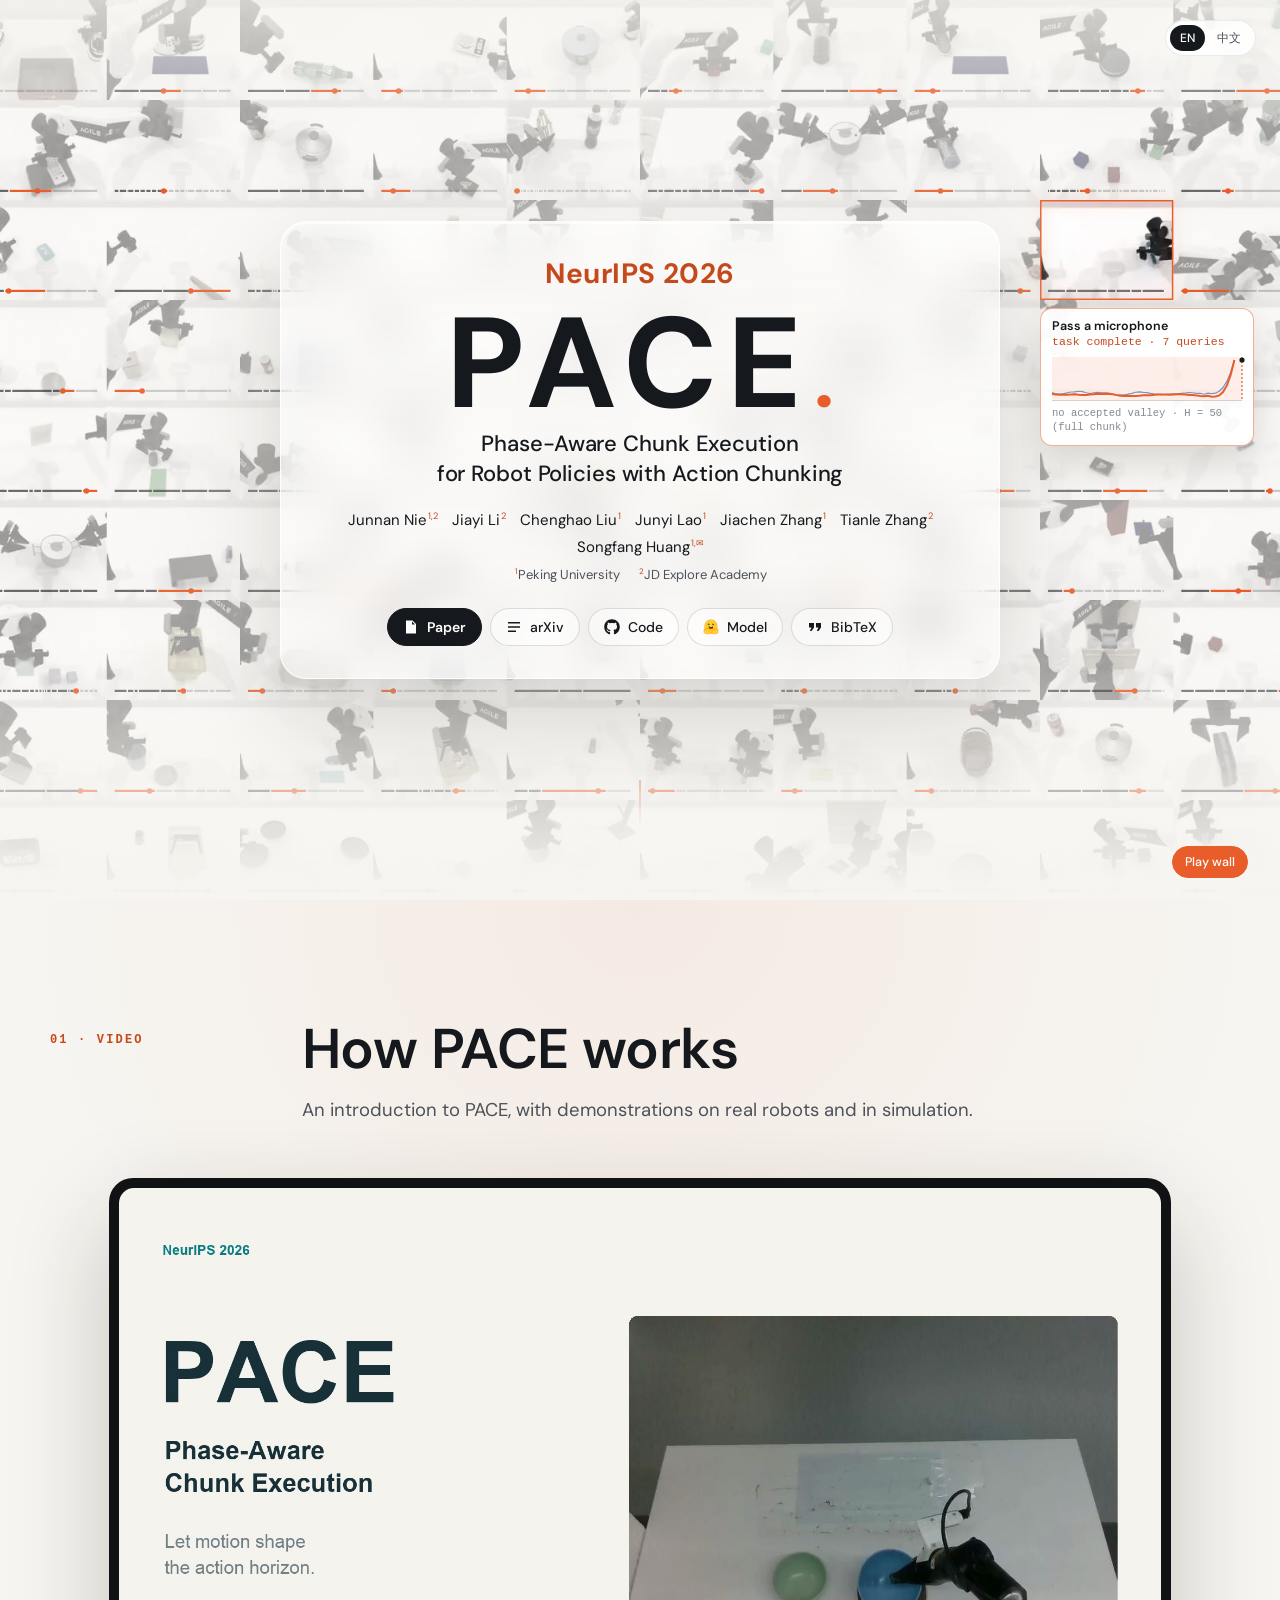
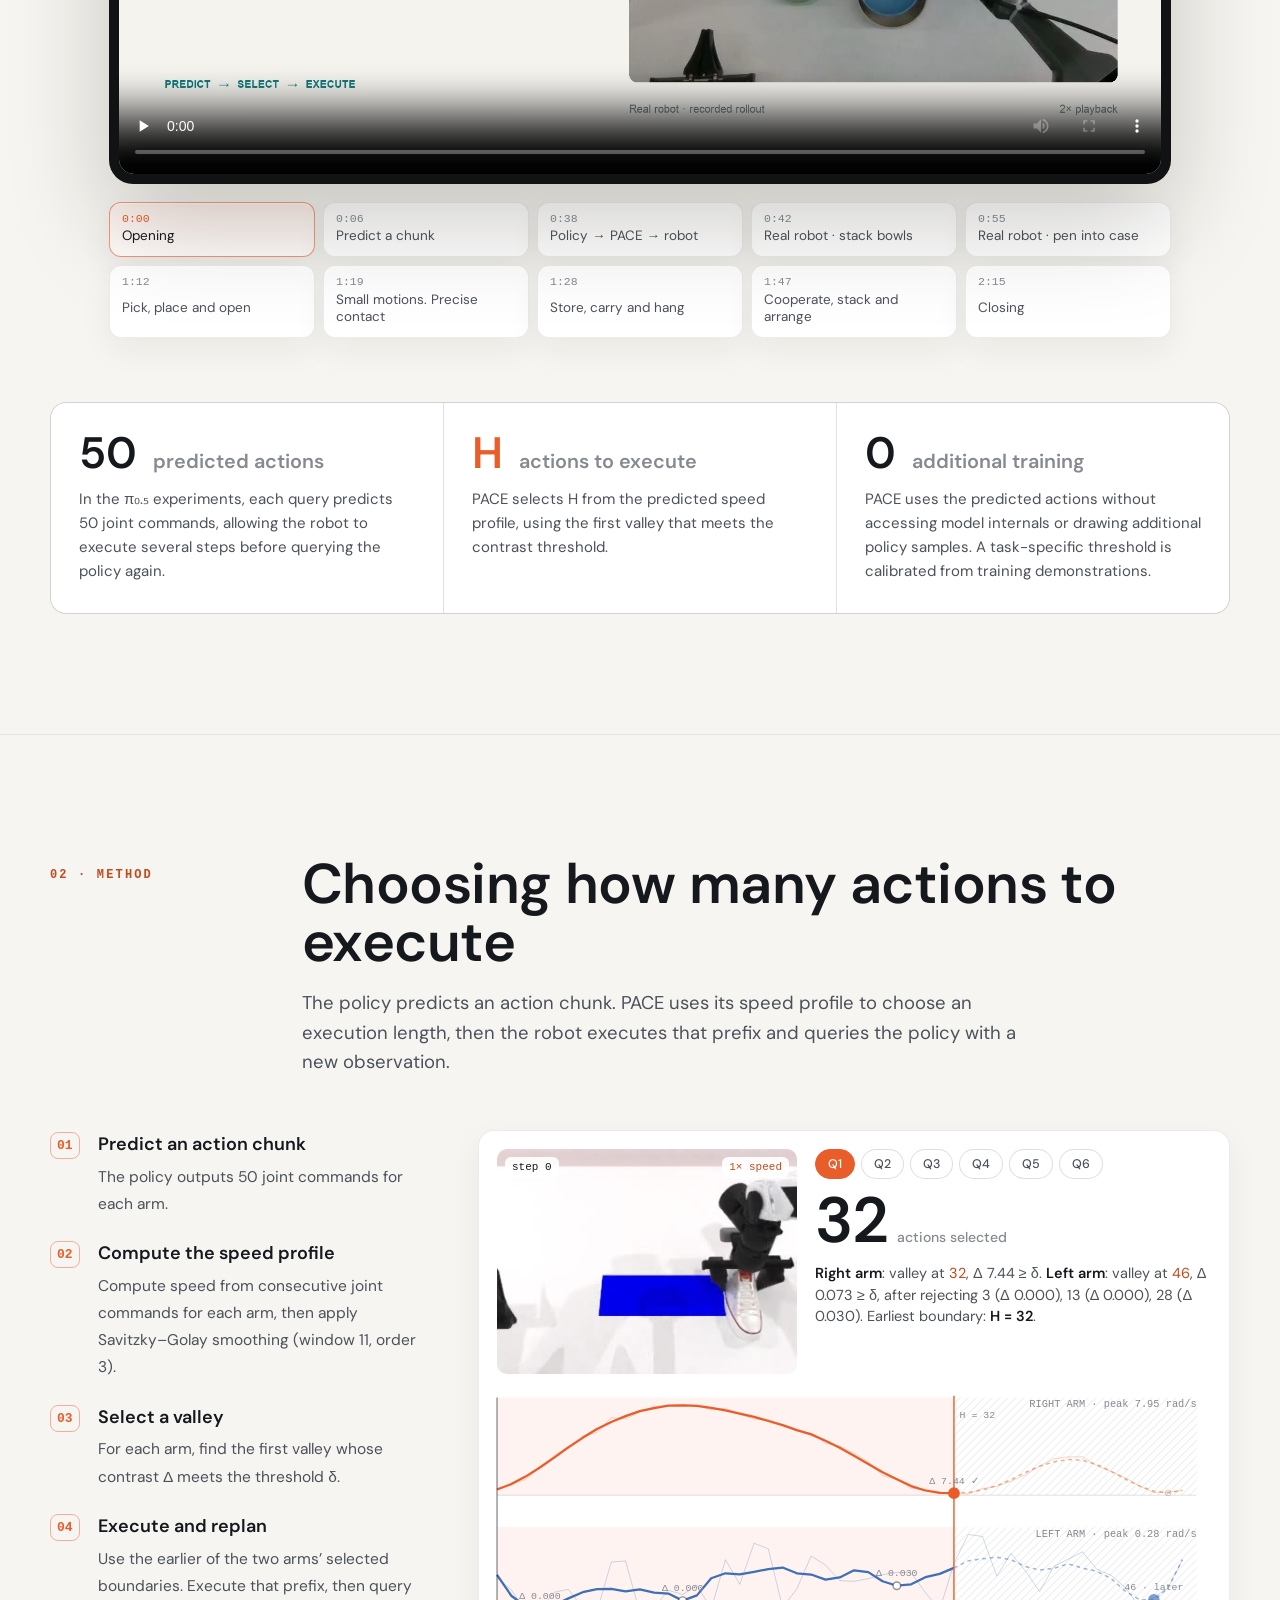
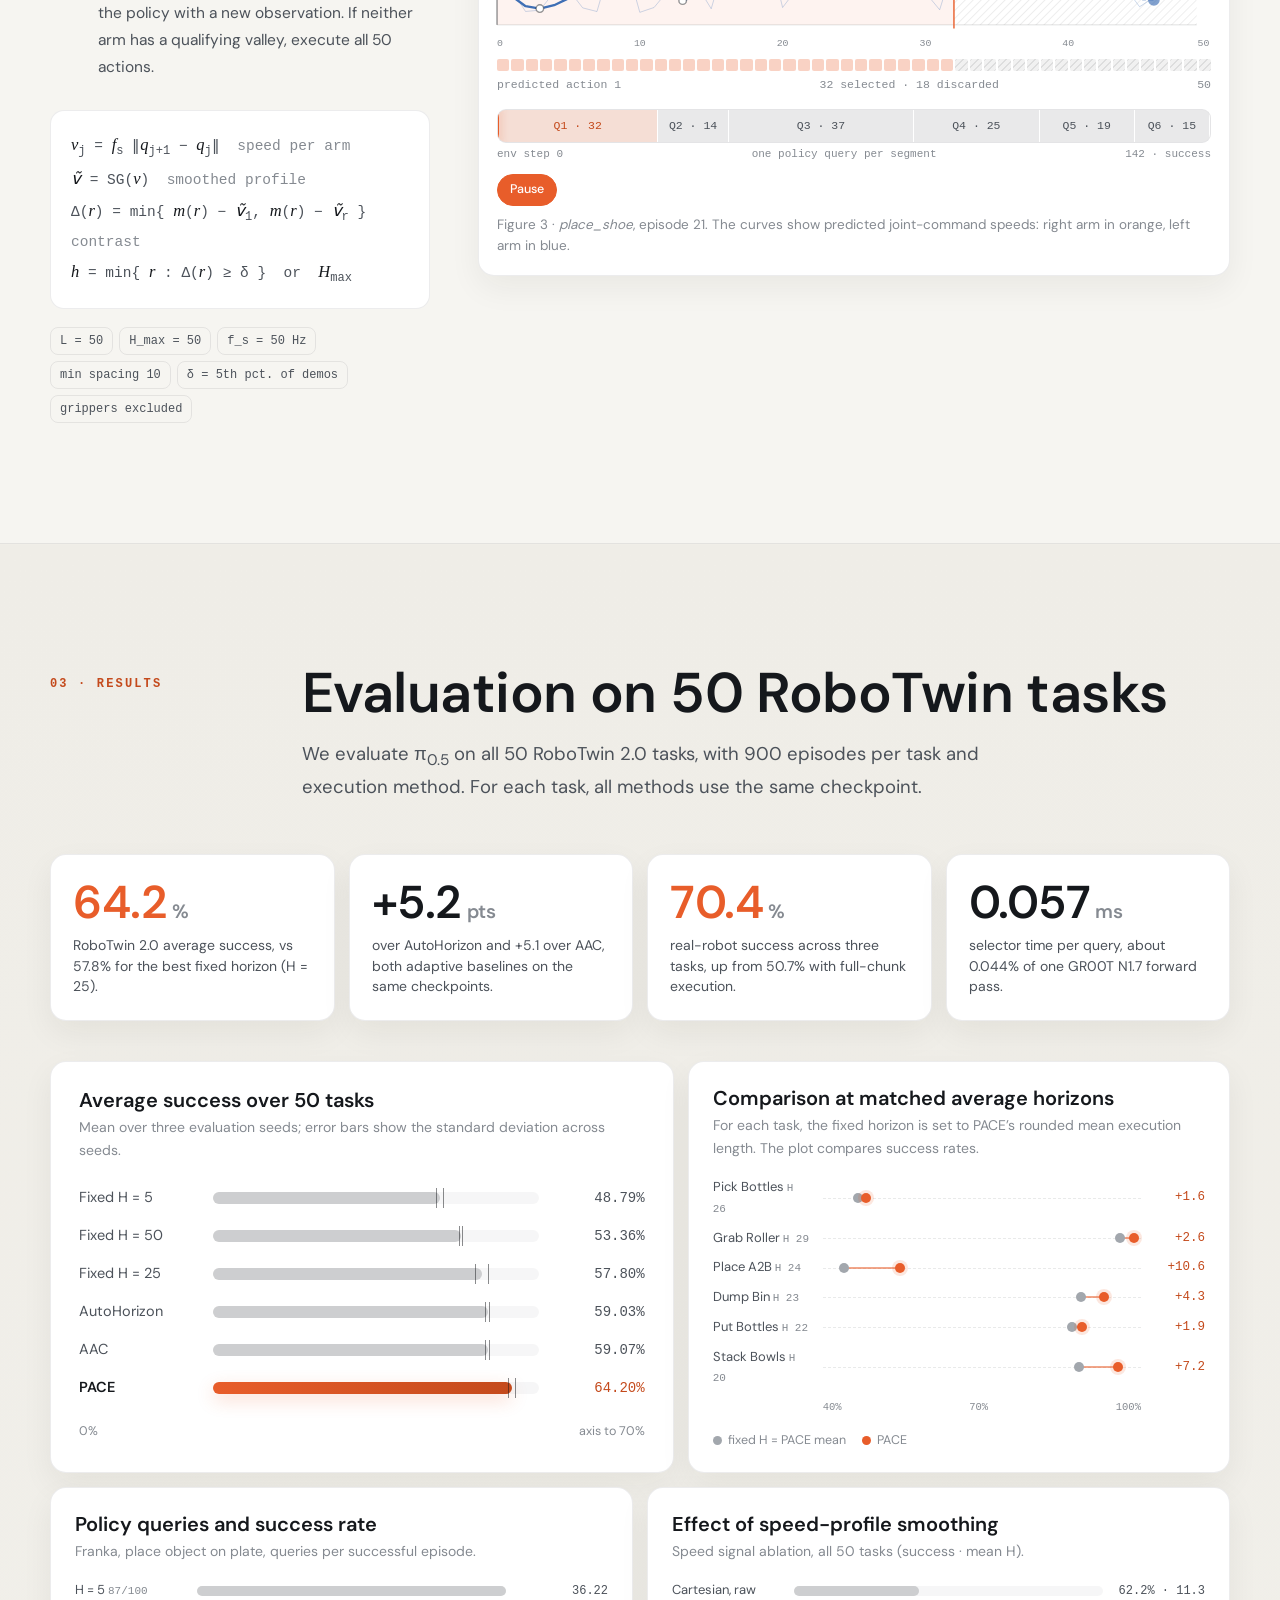
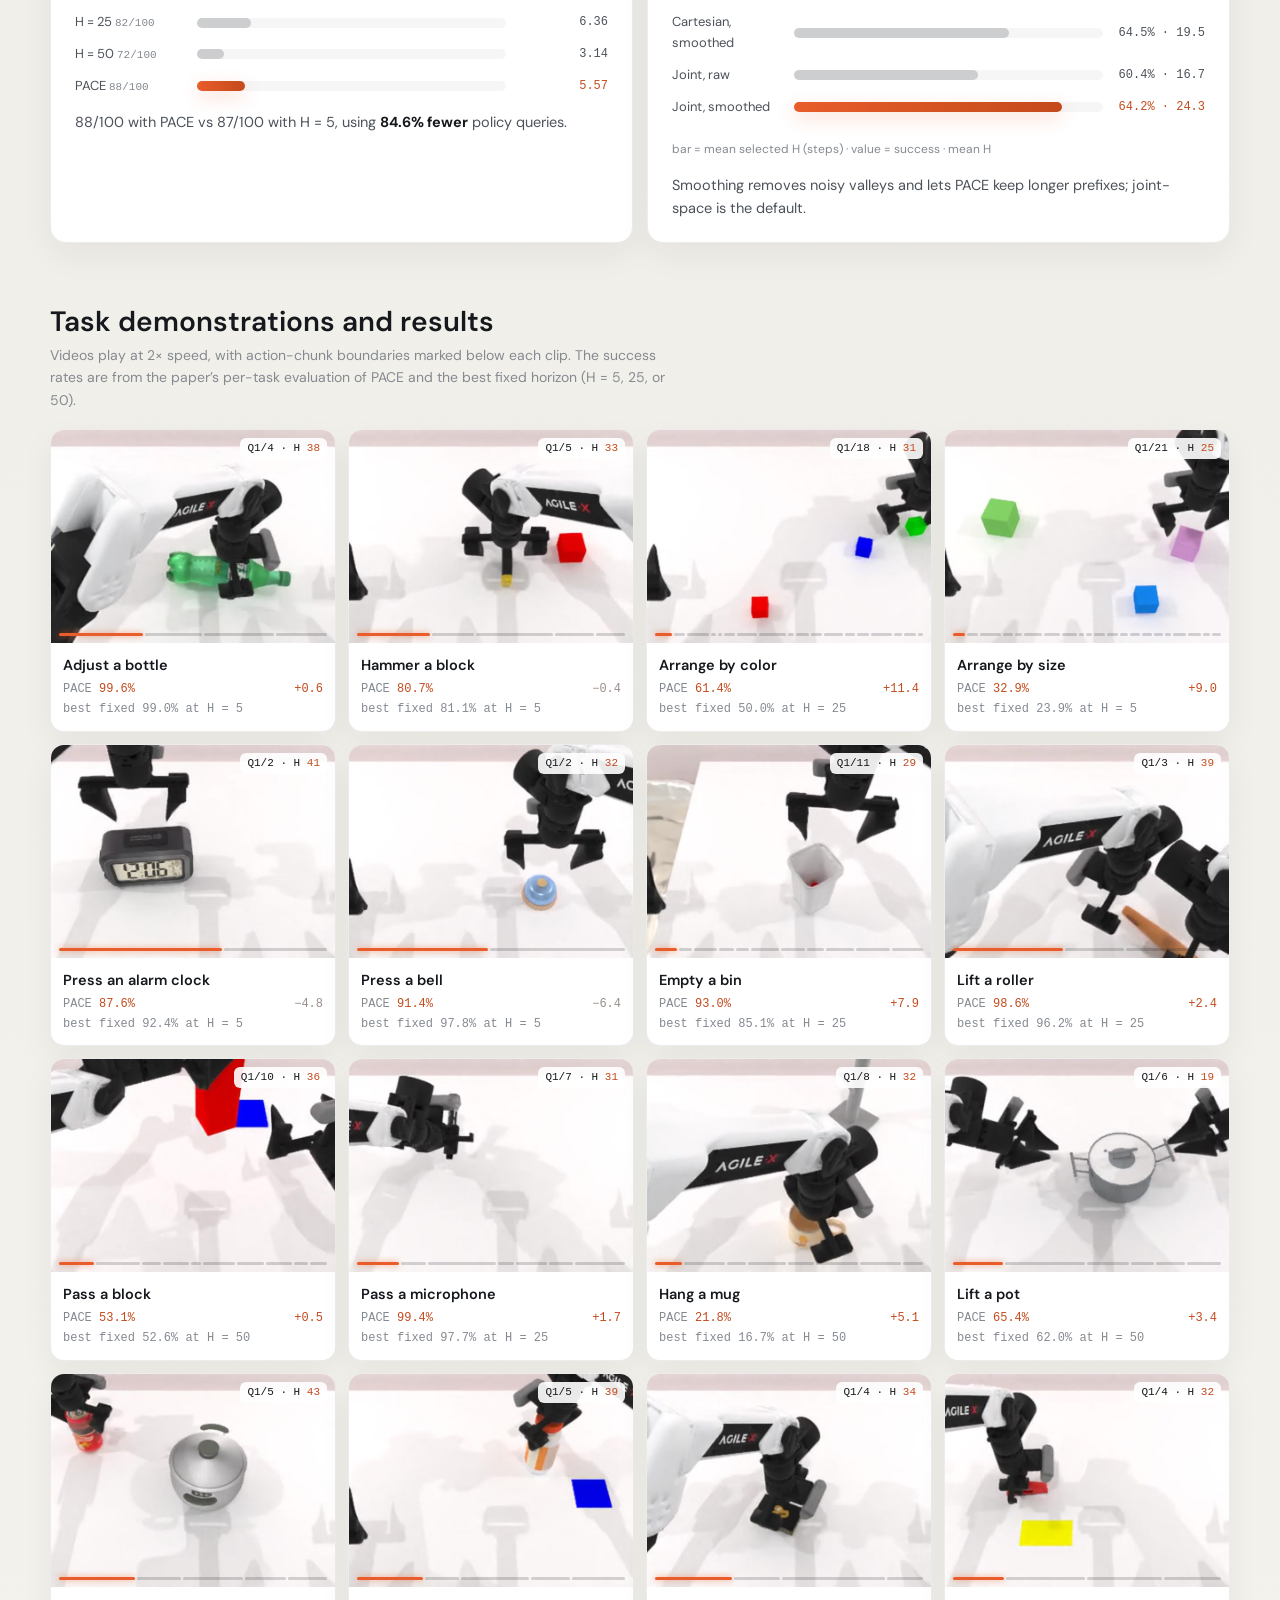
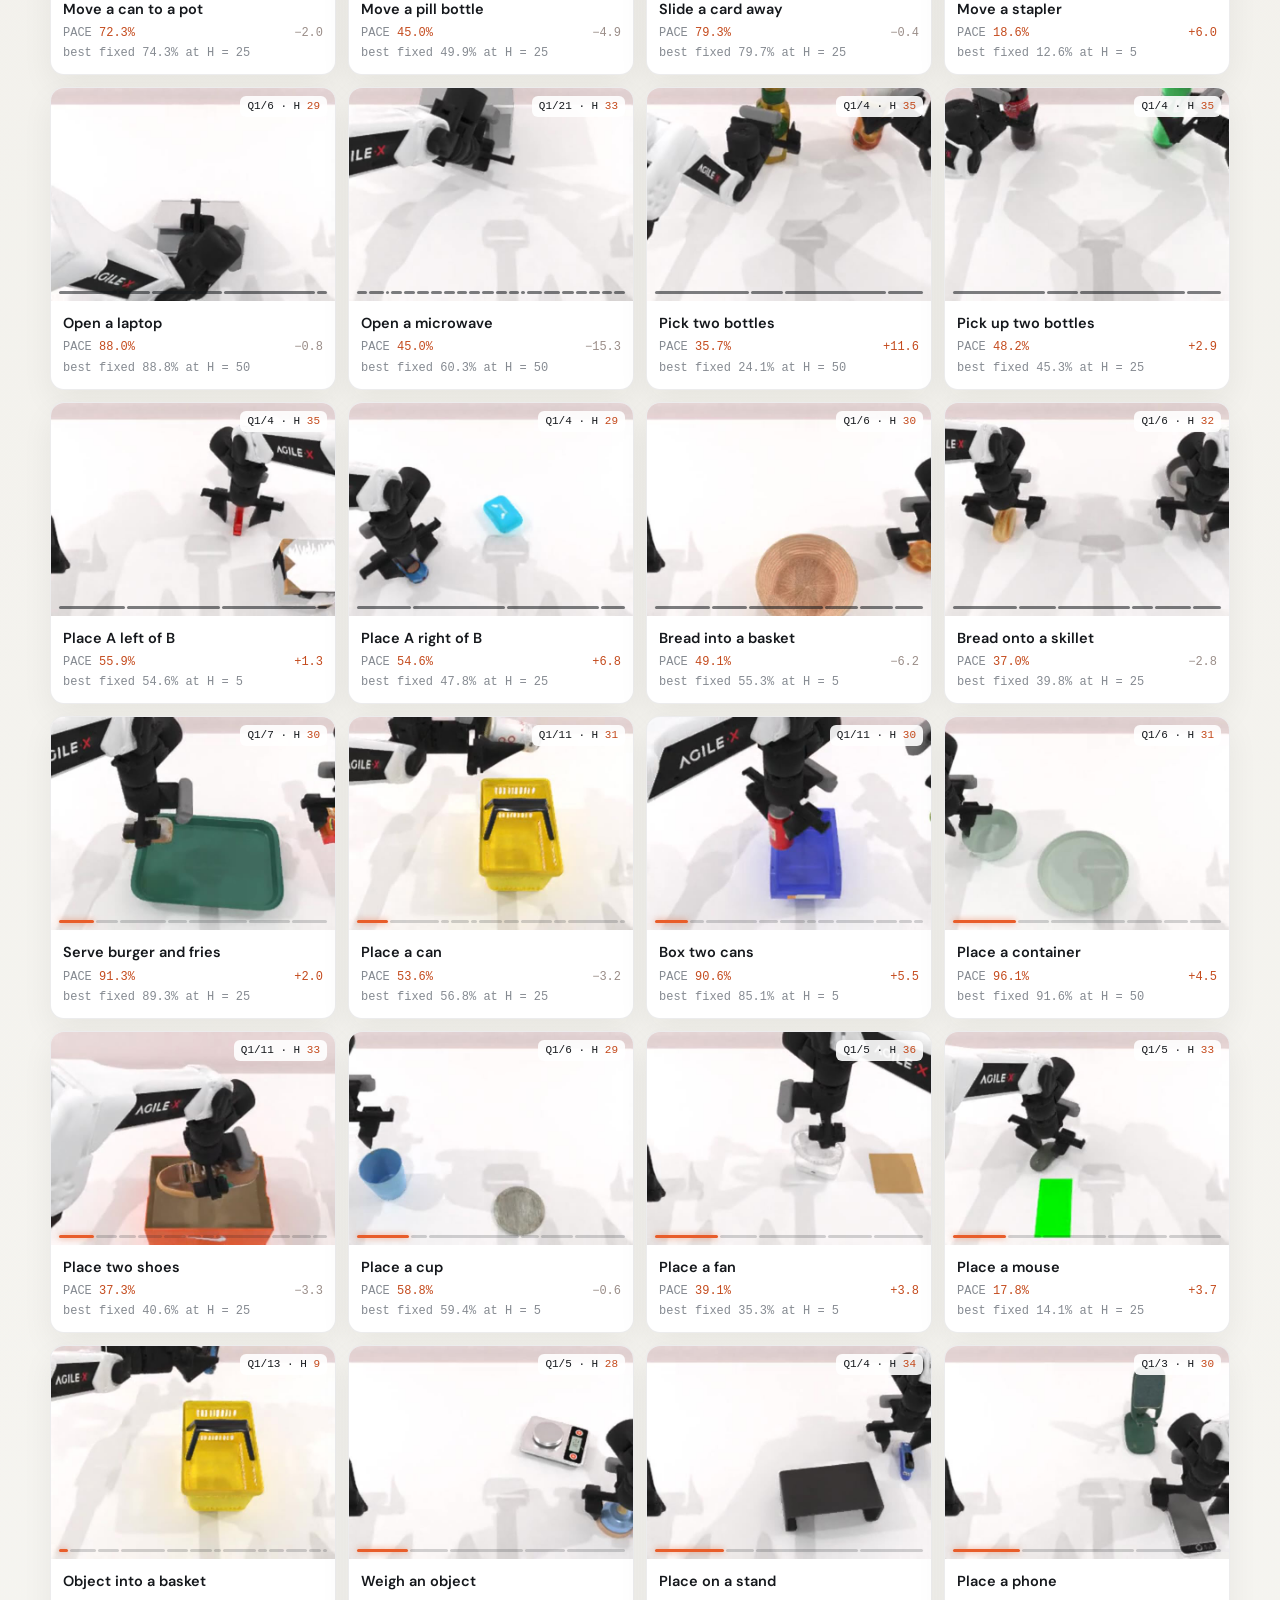
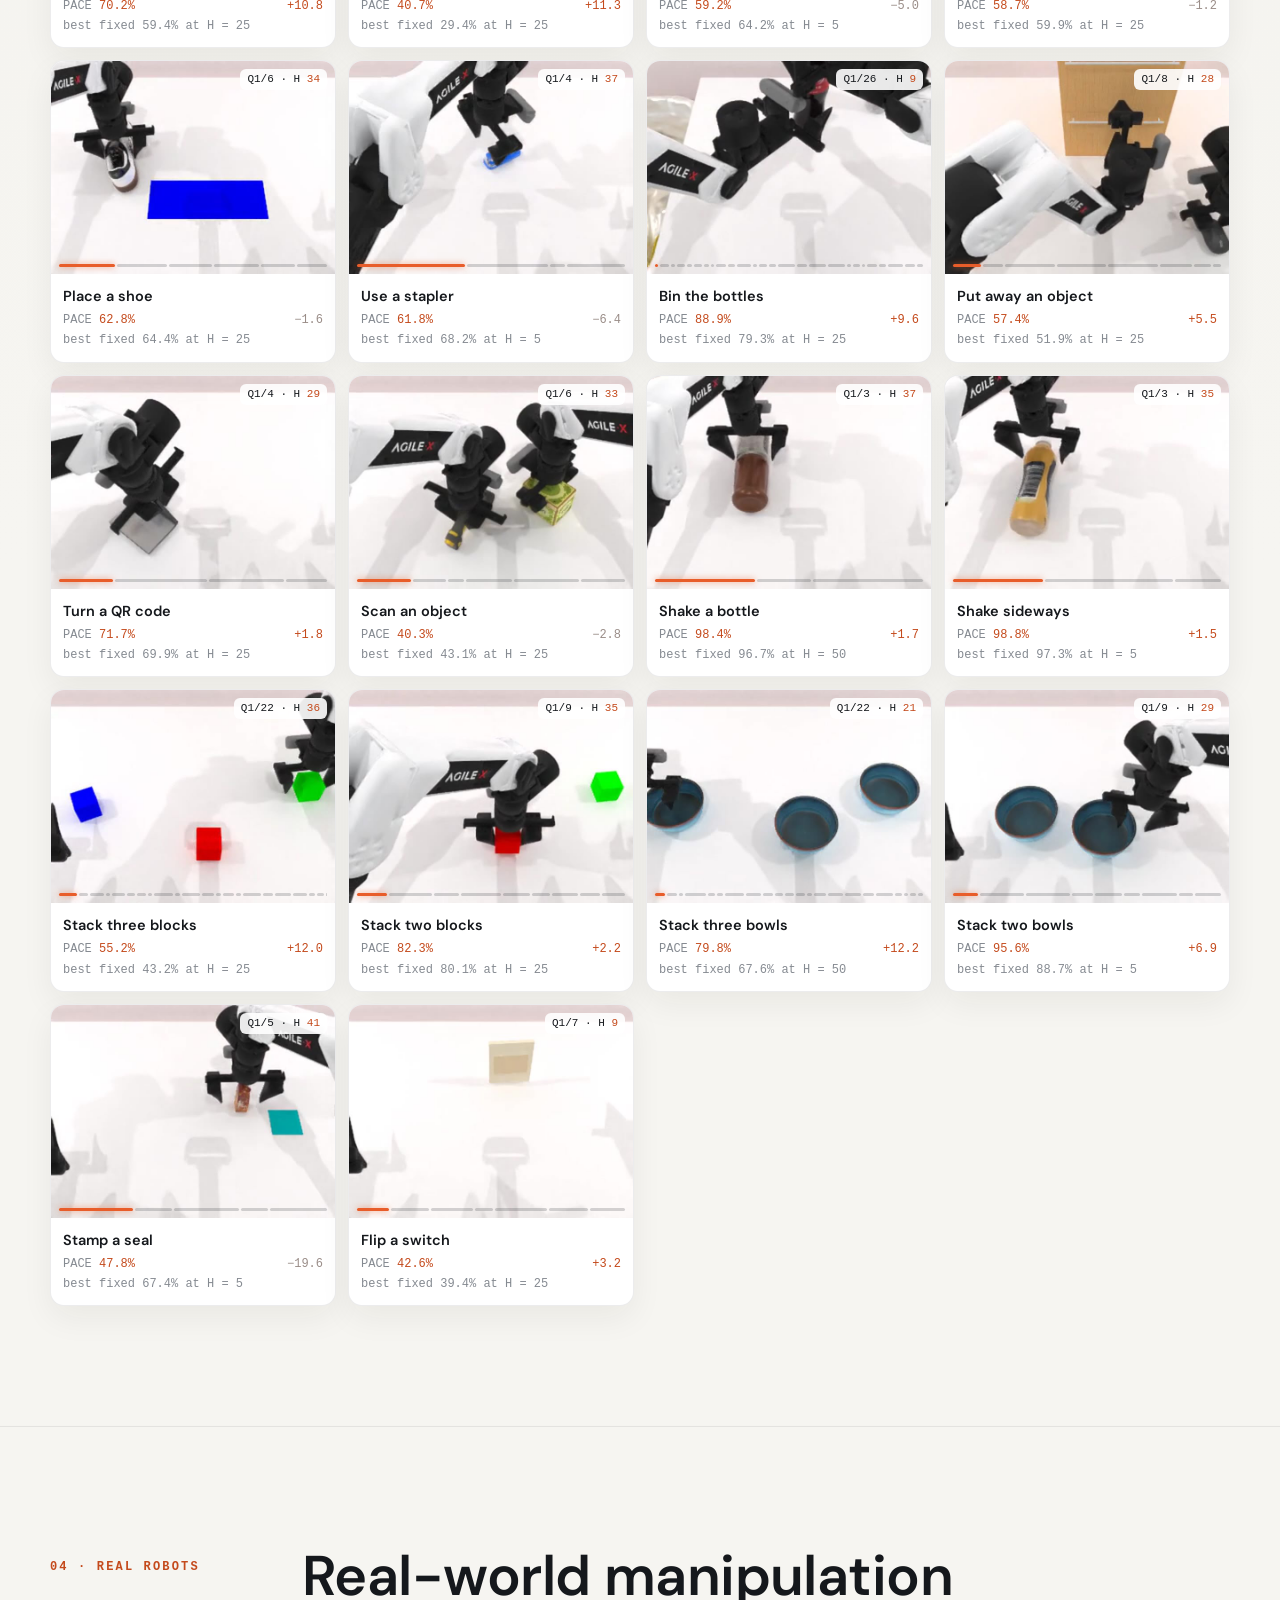
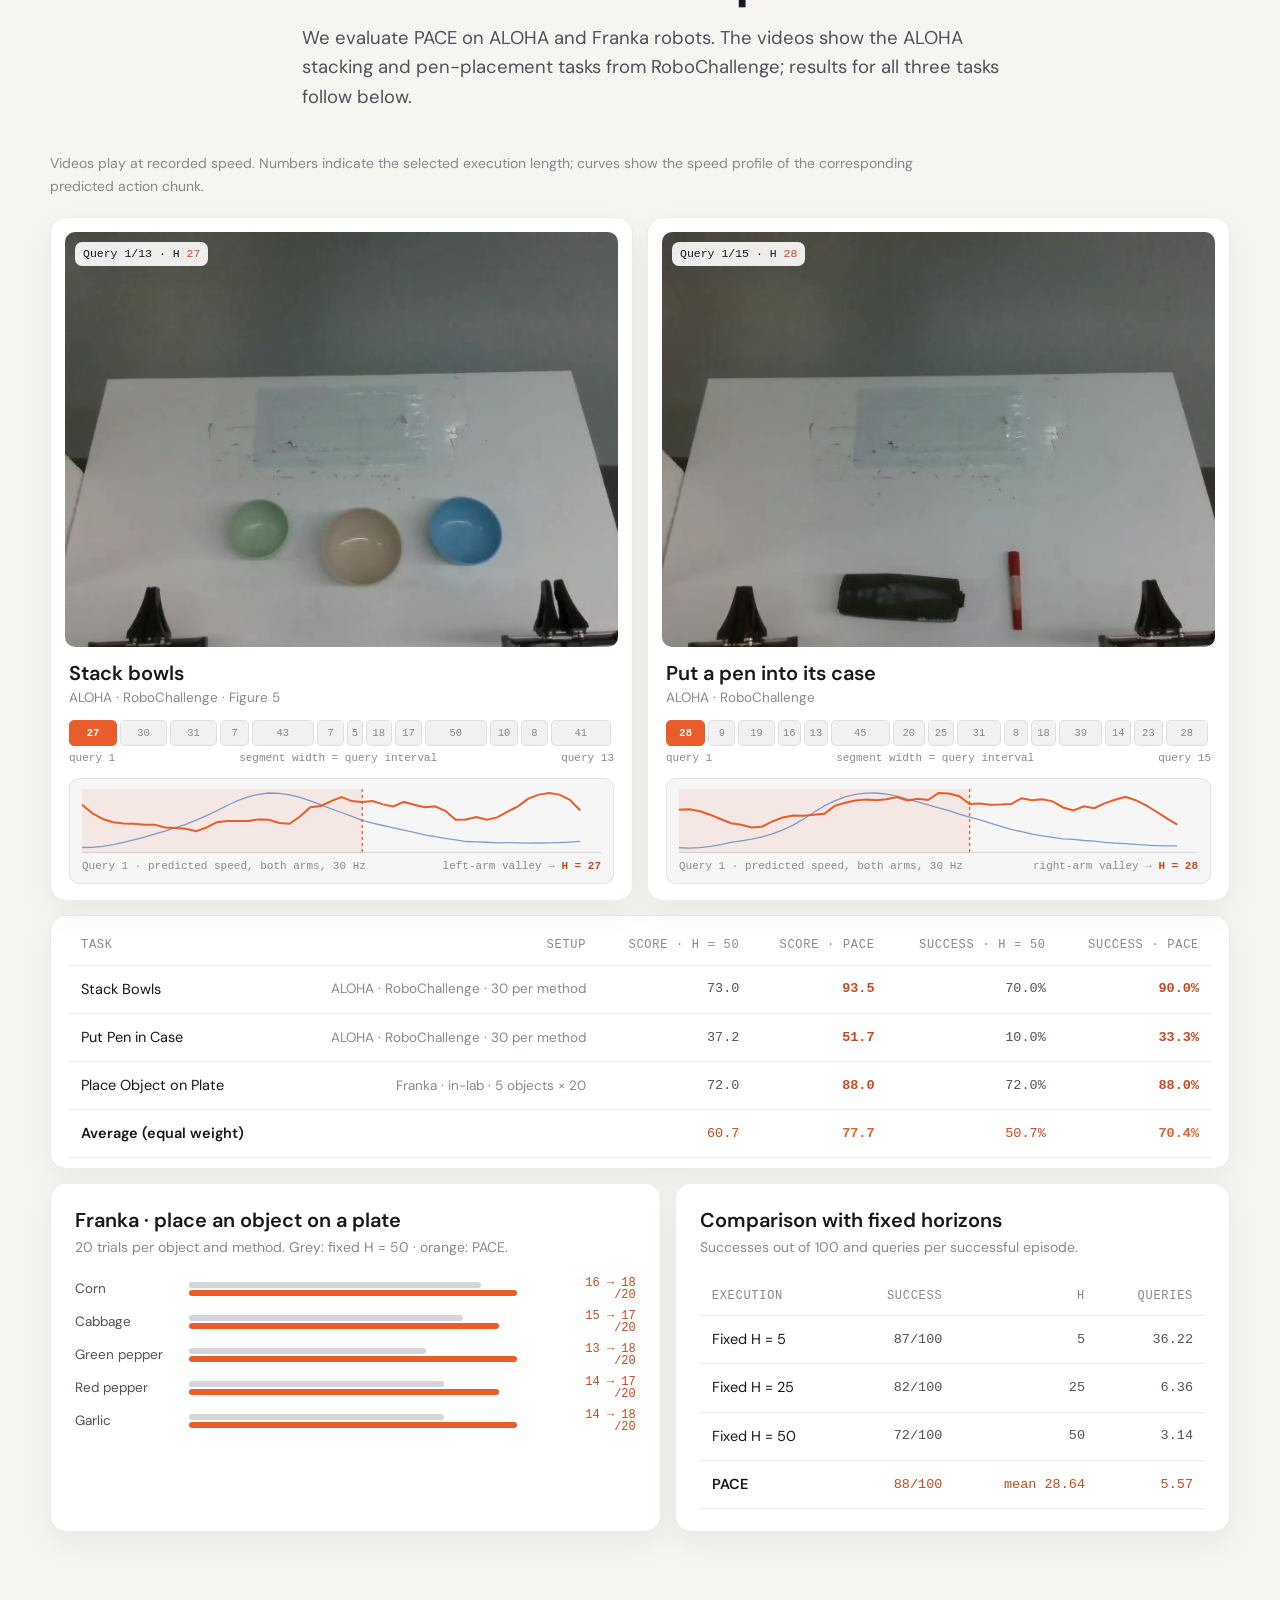
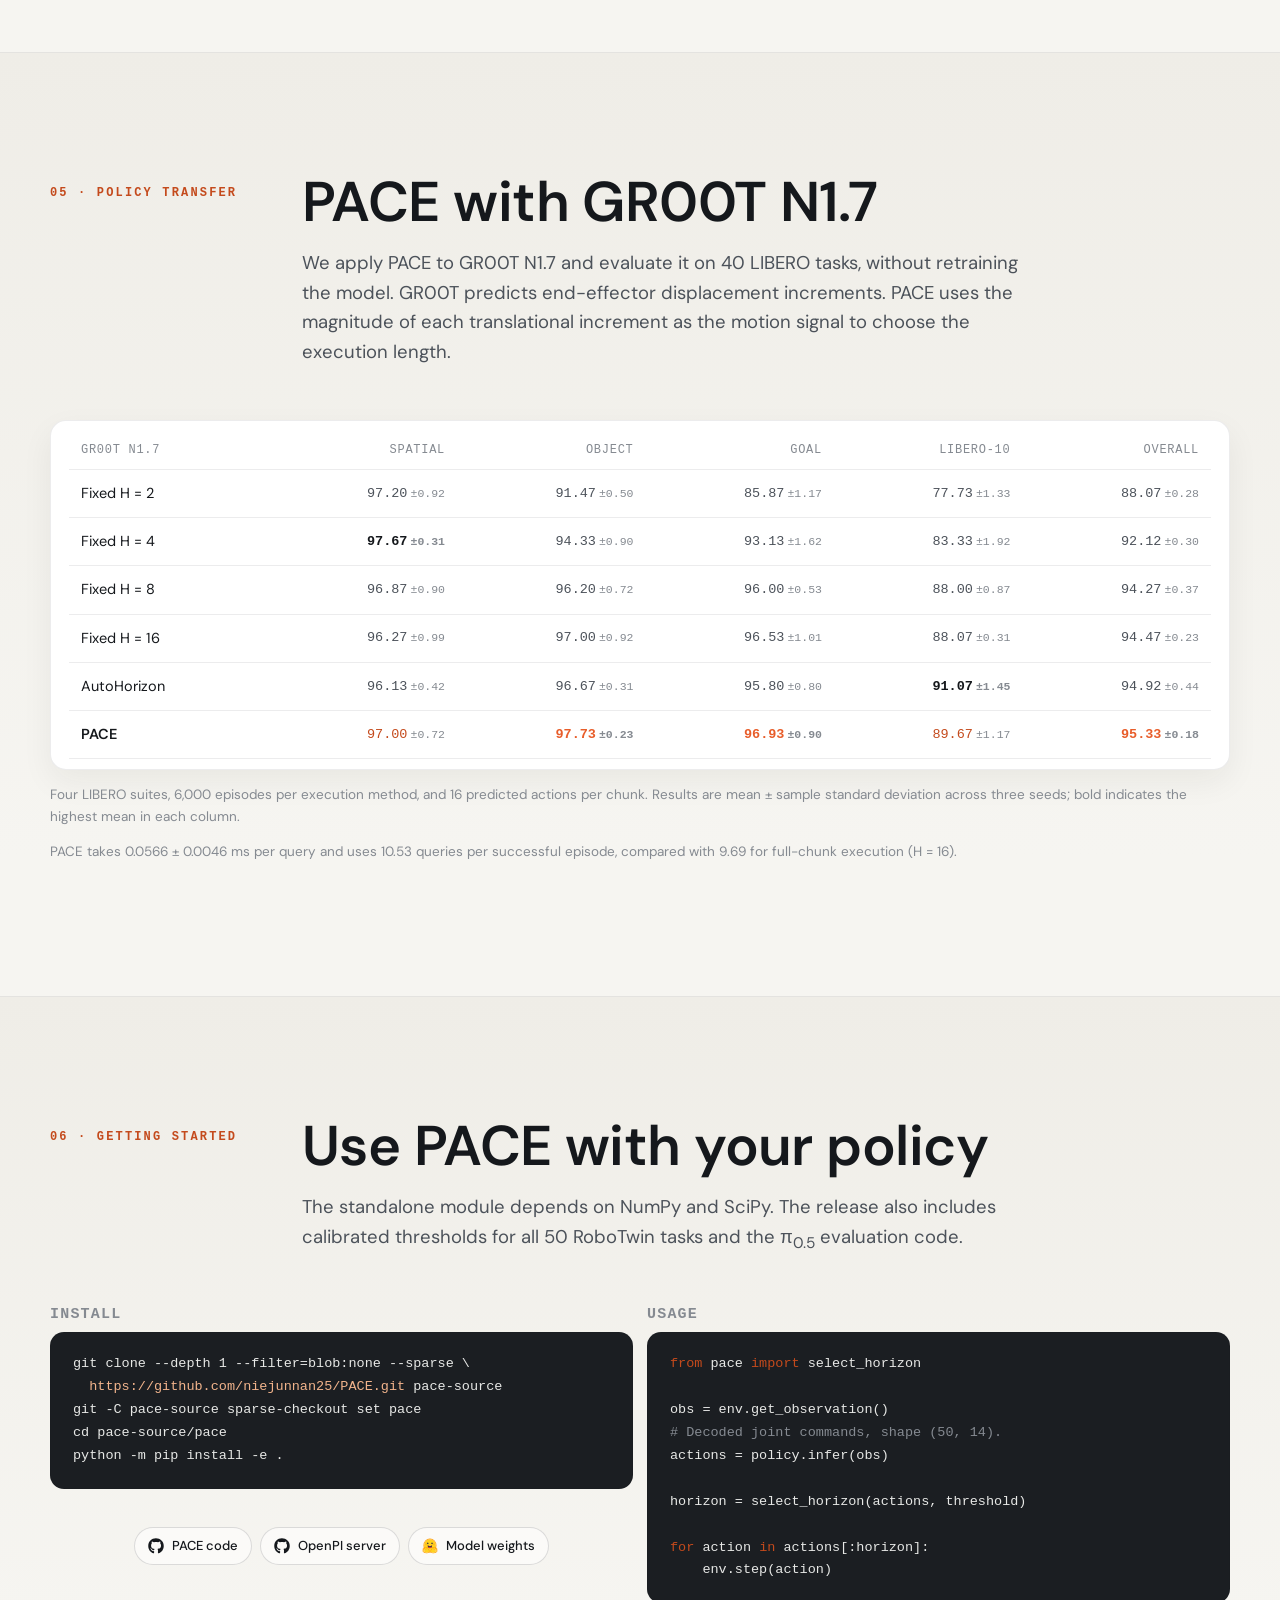
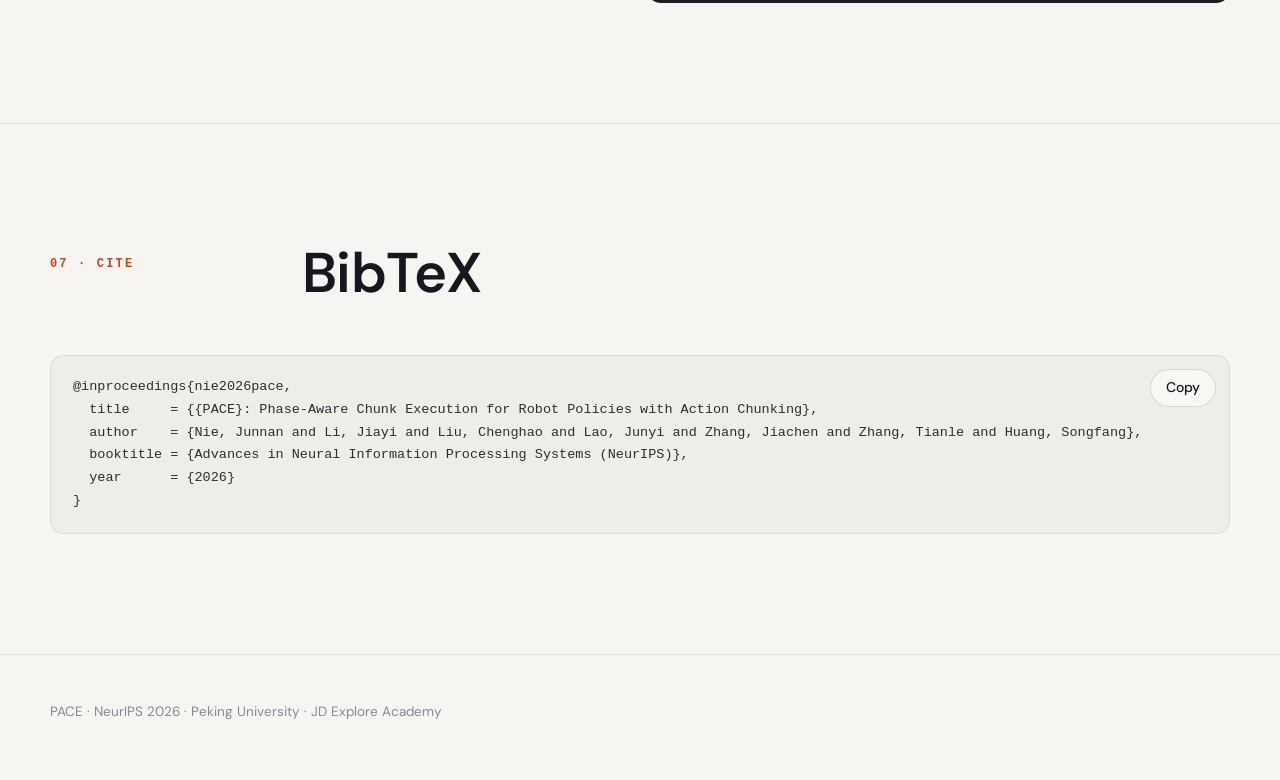
==== commit 9cbc7cd7: "Enlarge NeurIPS 2026 title on both homepages" ====
--- a/index.html
+++ b/index.html
@@ -18,7 +18,7 @@
 <meta name="theme-color" content="#f6f5f1">
 <link rel="icon" href="assets/favicon.svg">
 <link rel="preload" as="image" href="assets/media/wall/wall-12x9.webp" type="image/webp" fetchpriority="high">
-<link rel="stylesheet" href="style.css?v=38610b628186">
+<link rel="stylesheet" href="style.css?v=896ed8291598">
 </head>
 <body>
 
--- a/style.css
+++ b/style.css
@@ -480,3 +480,8 @@
   .demo-note { margin-top: -8px; }
   .hero > .language-switch { top: 14px; right: 16px; }
 }
+
+/* Conference title: enlarged mixed-case lettering. */
+
+.hero-card > .kicker { font: 700 28px/1.15 var(--sans); letter-spacing: .015em; text-transform: none; }
+@media (max-width: 820px) { .hero-card > .kicker { font-size: 24px; } }
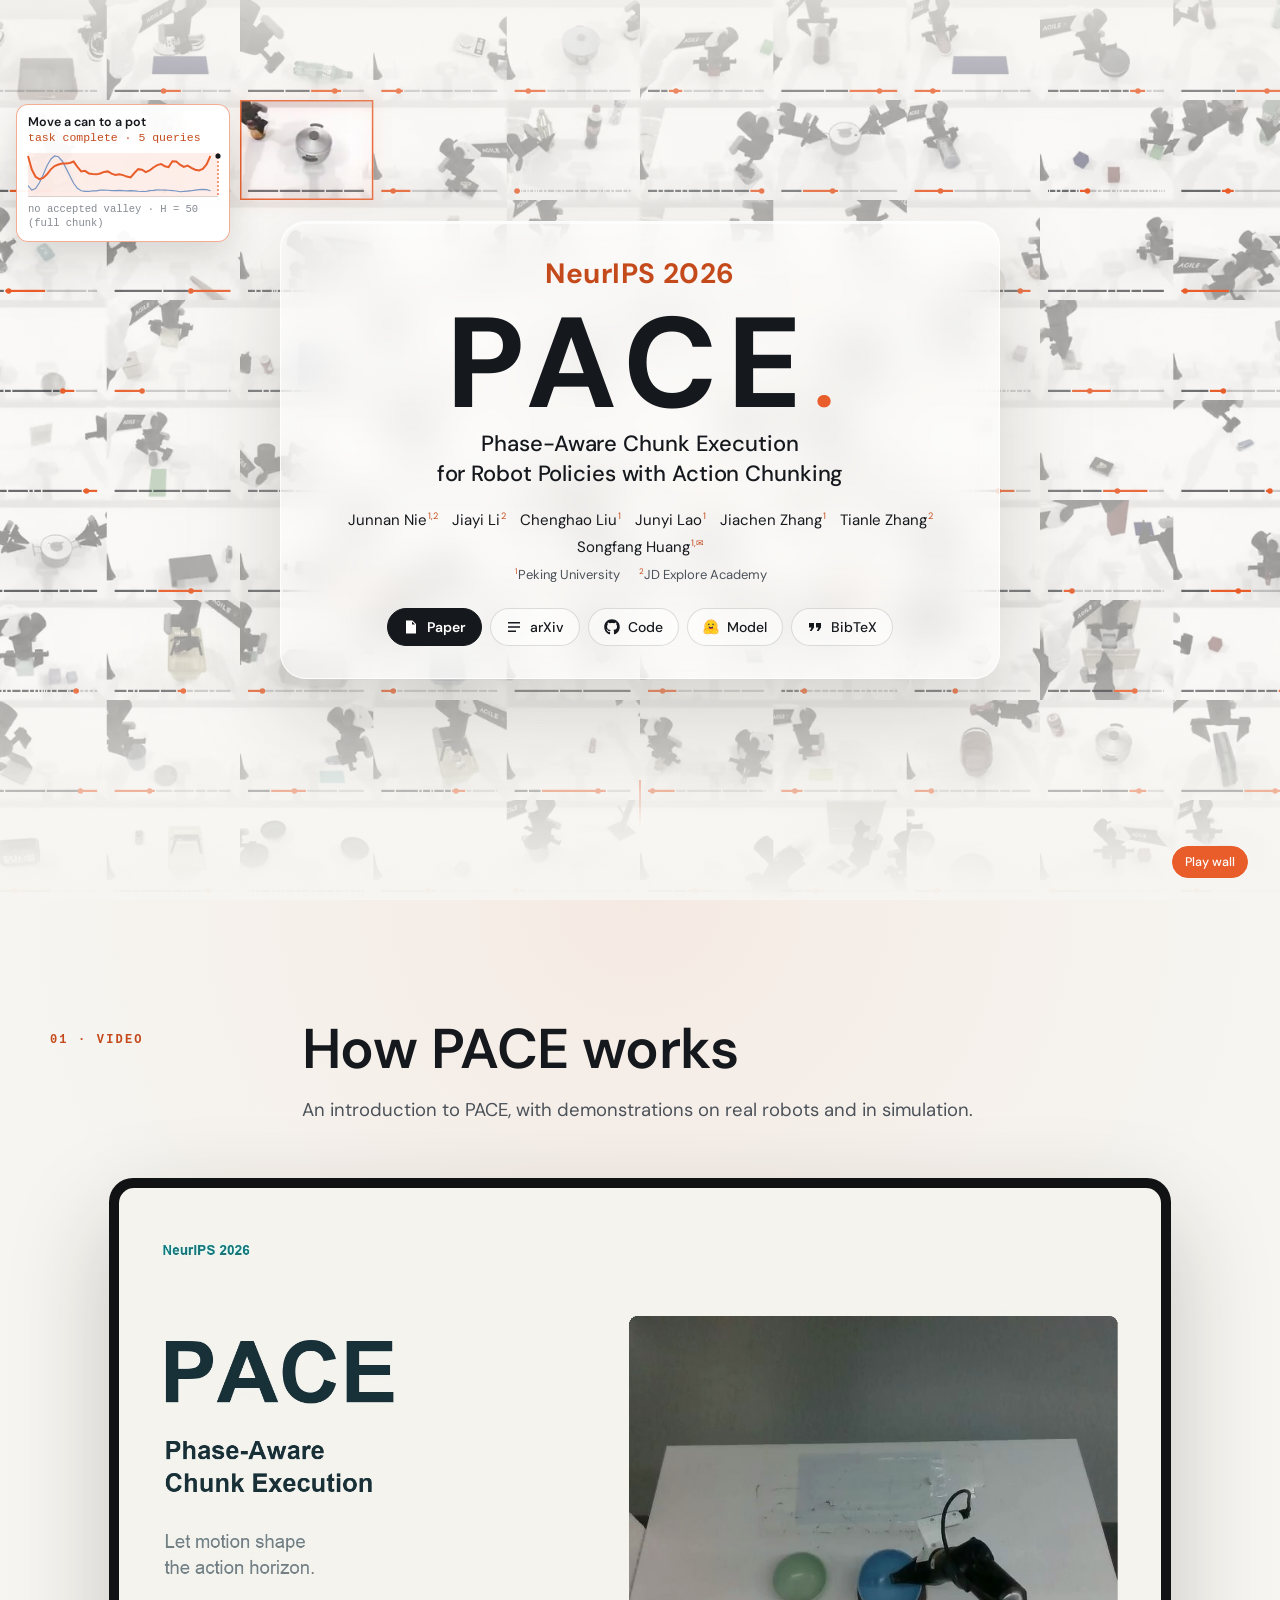
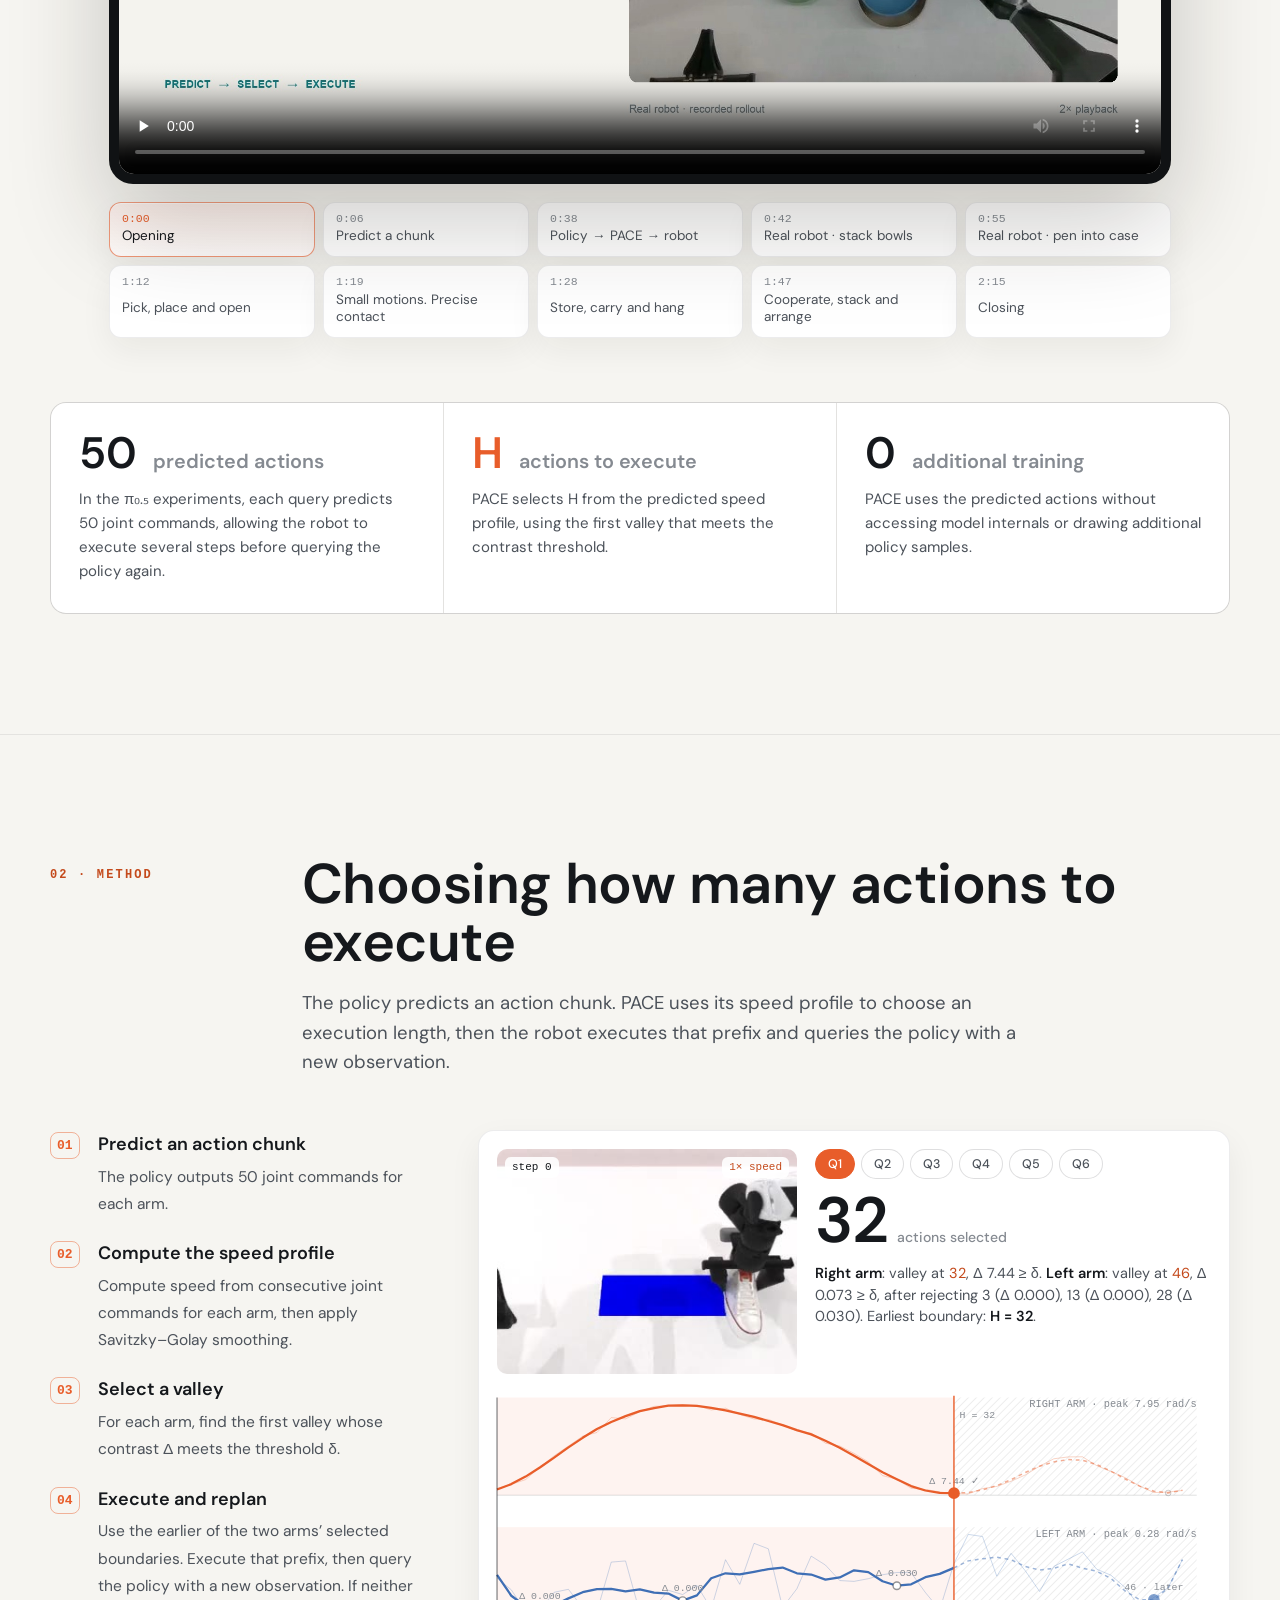
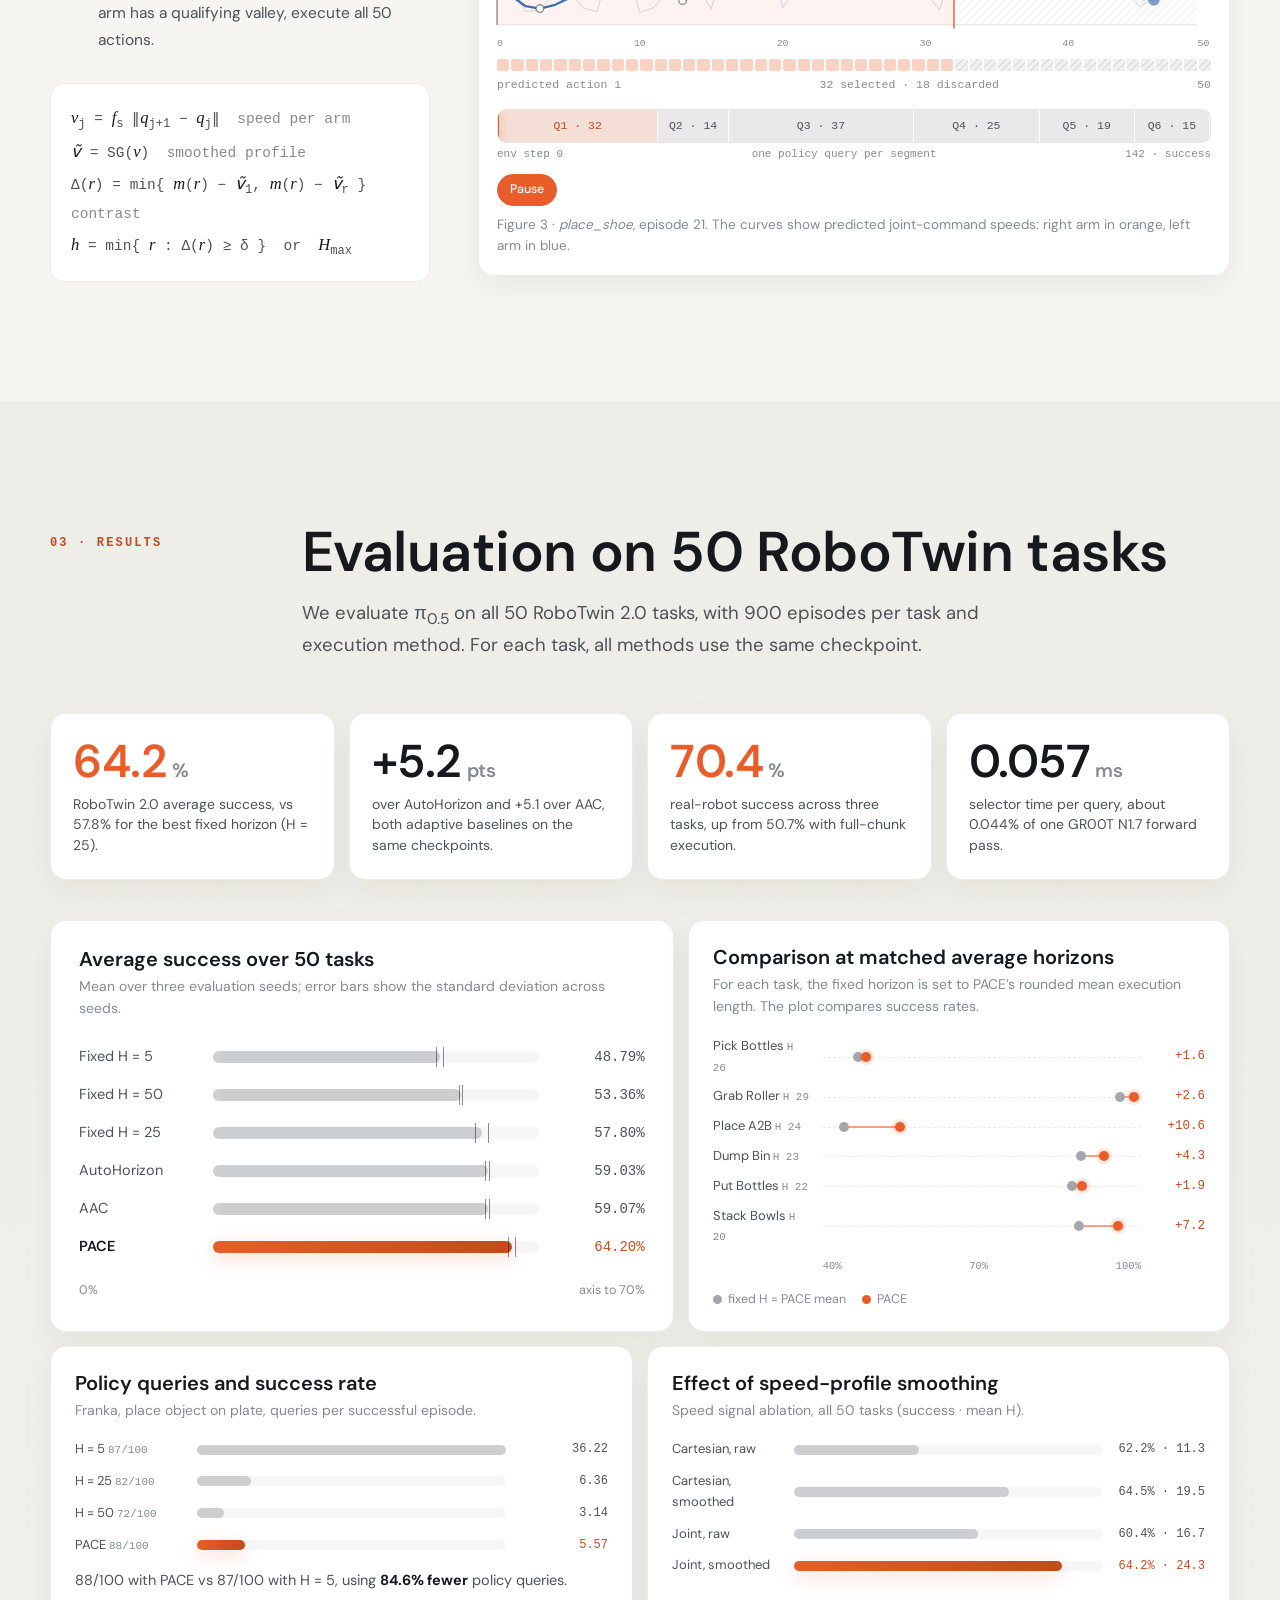
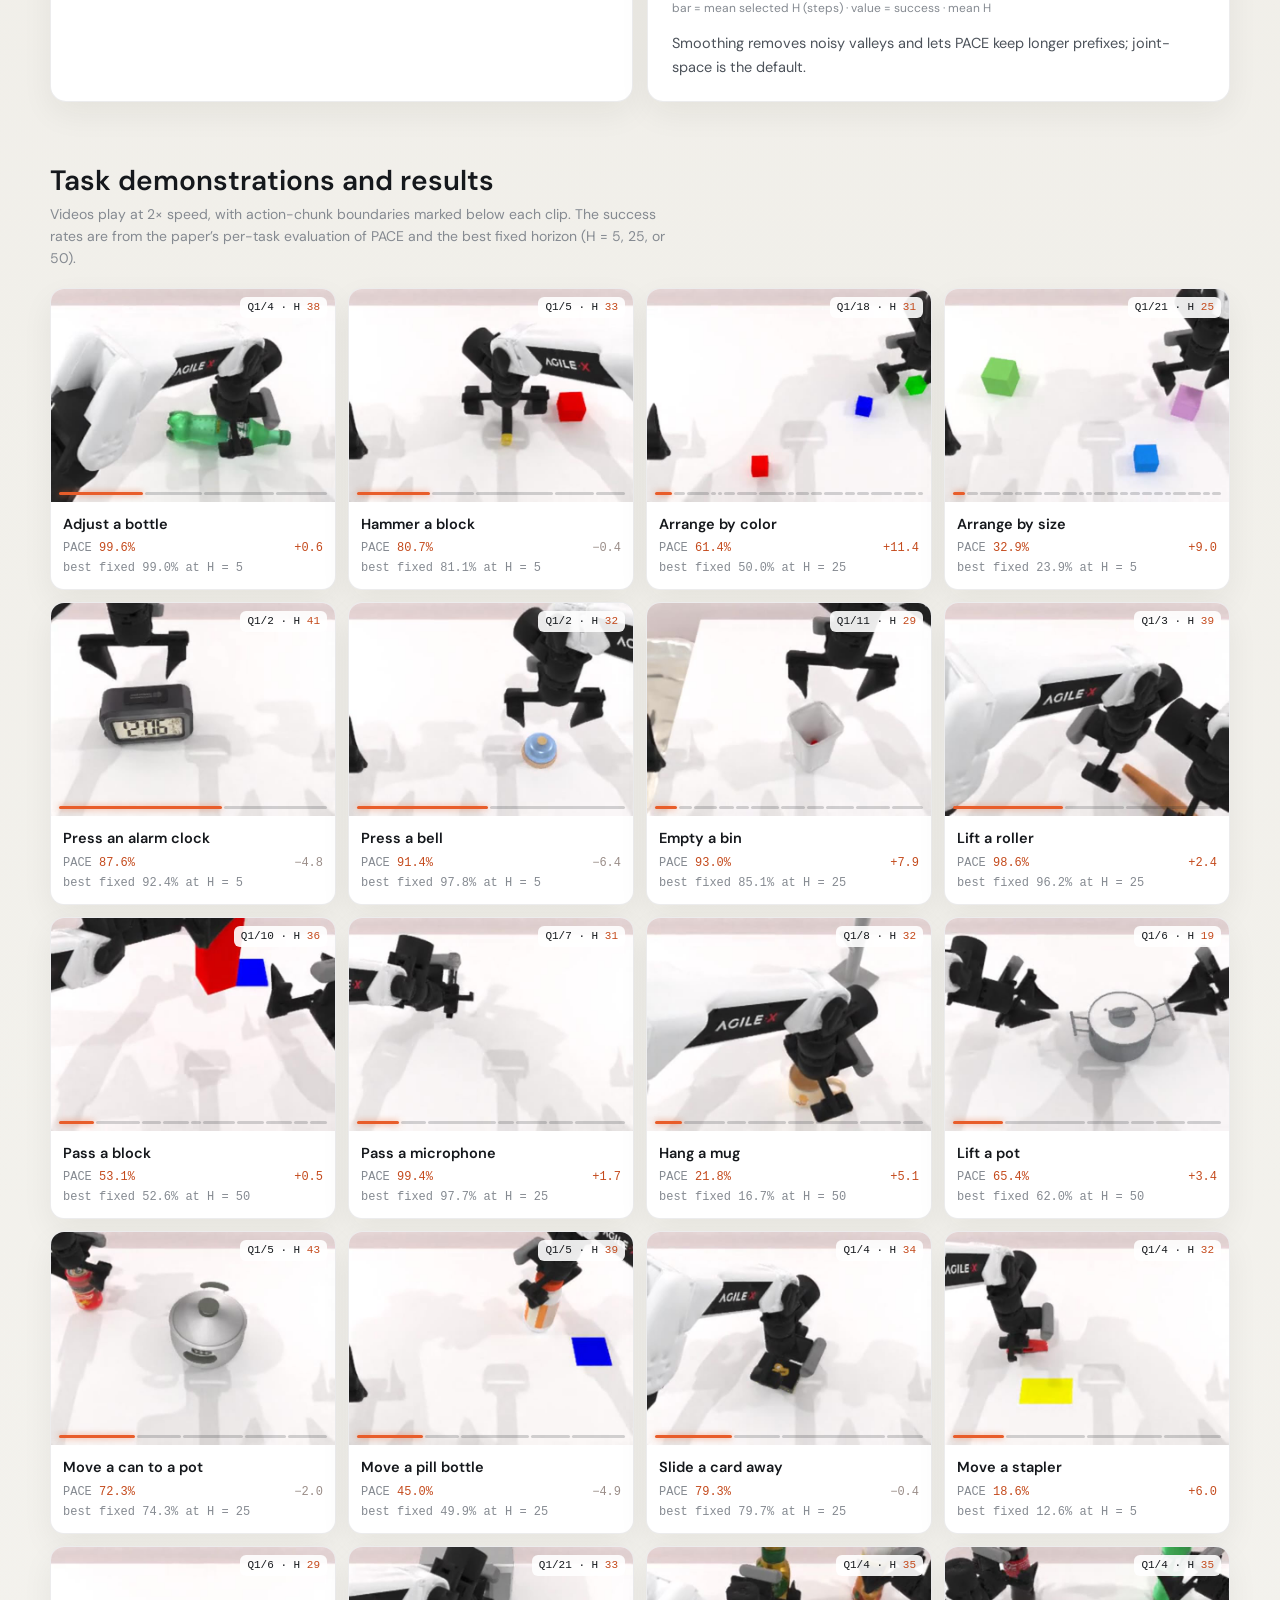
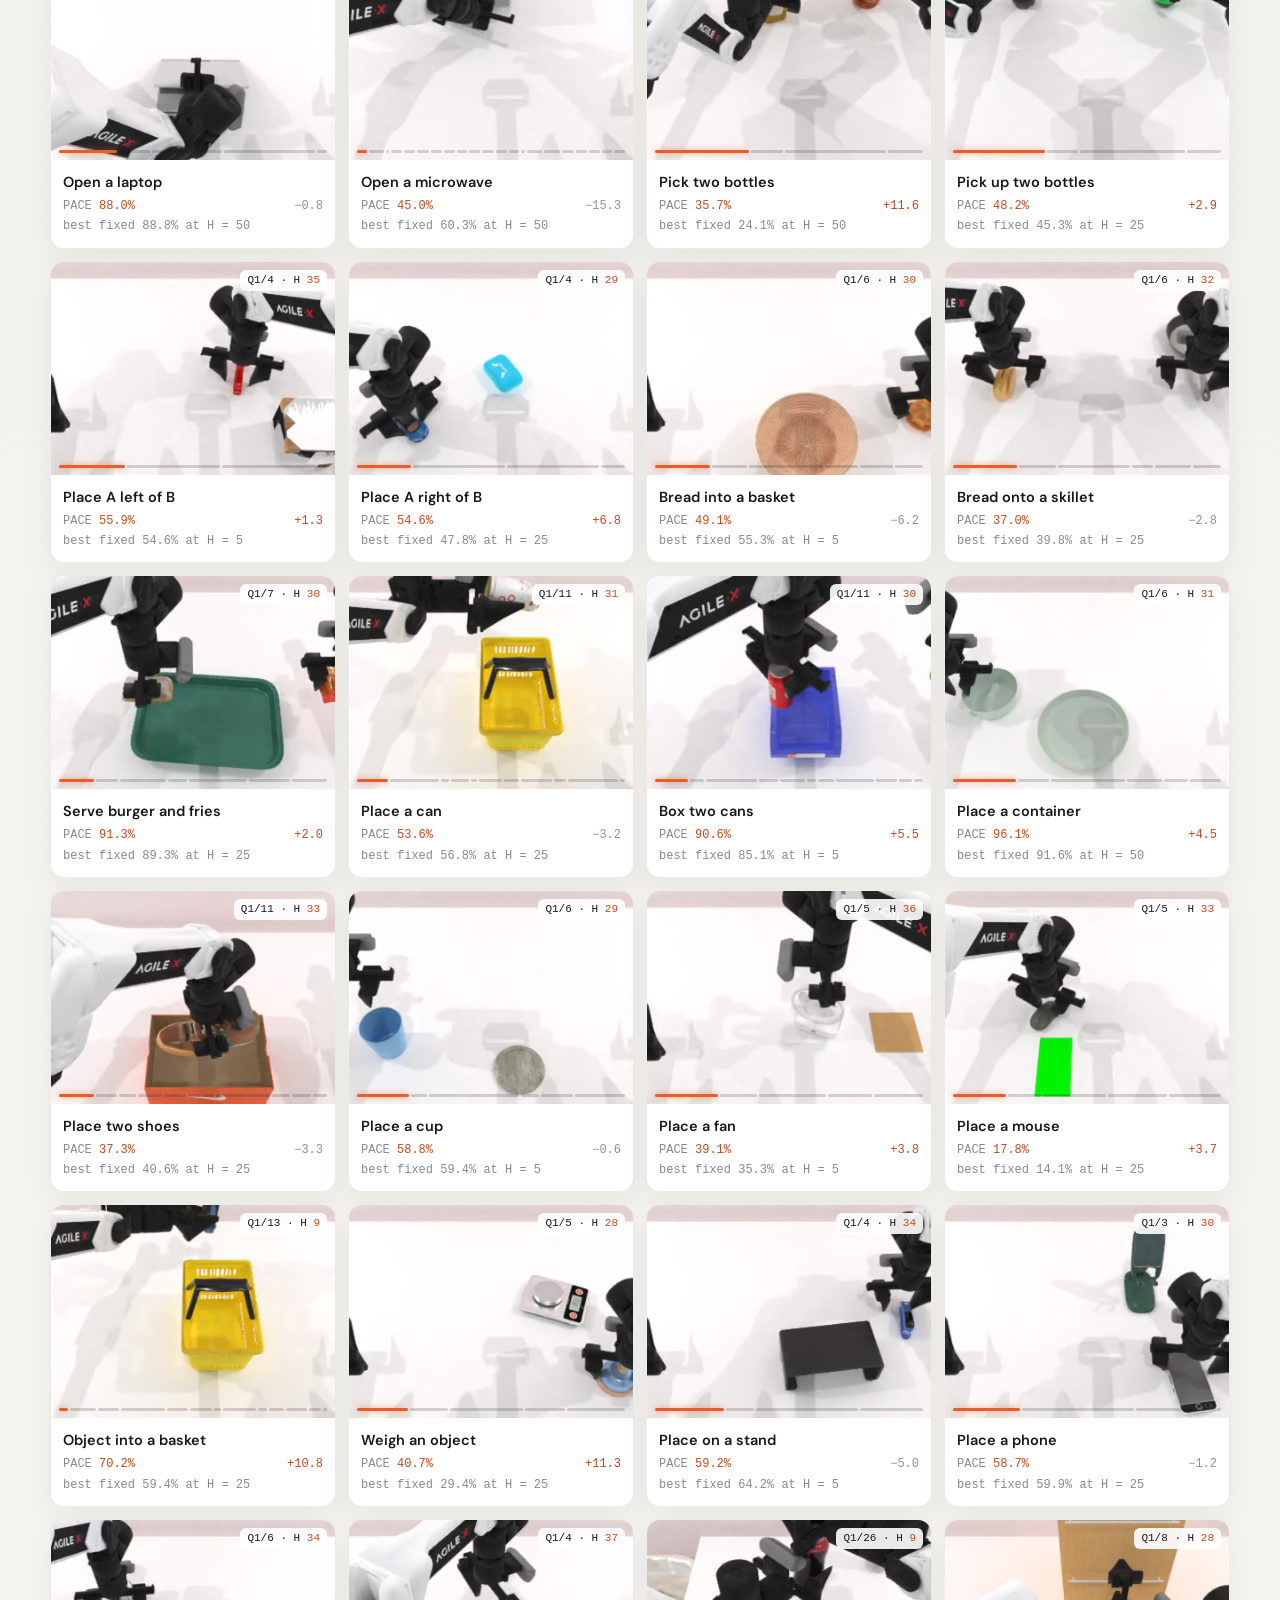
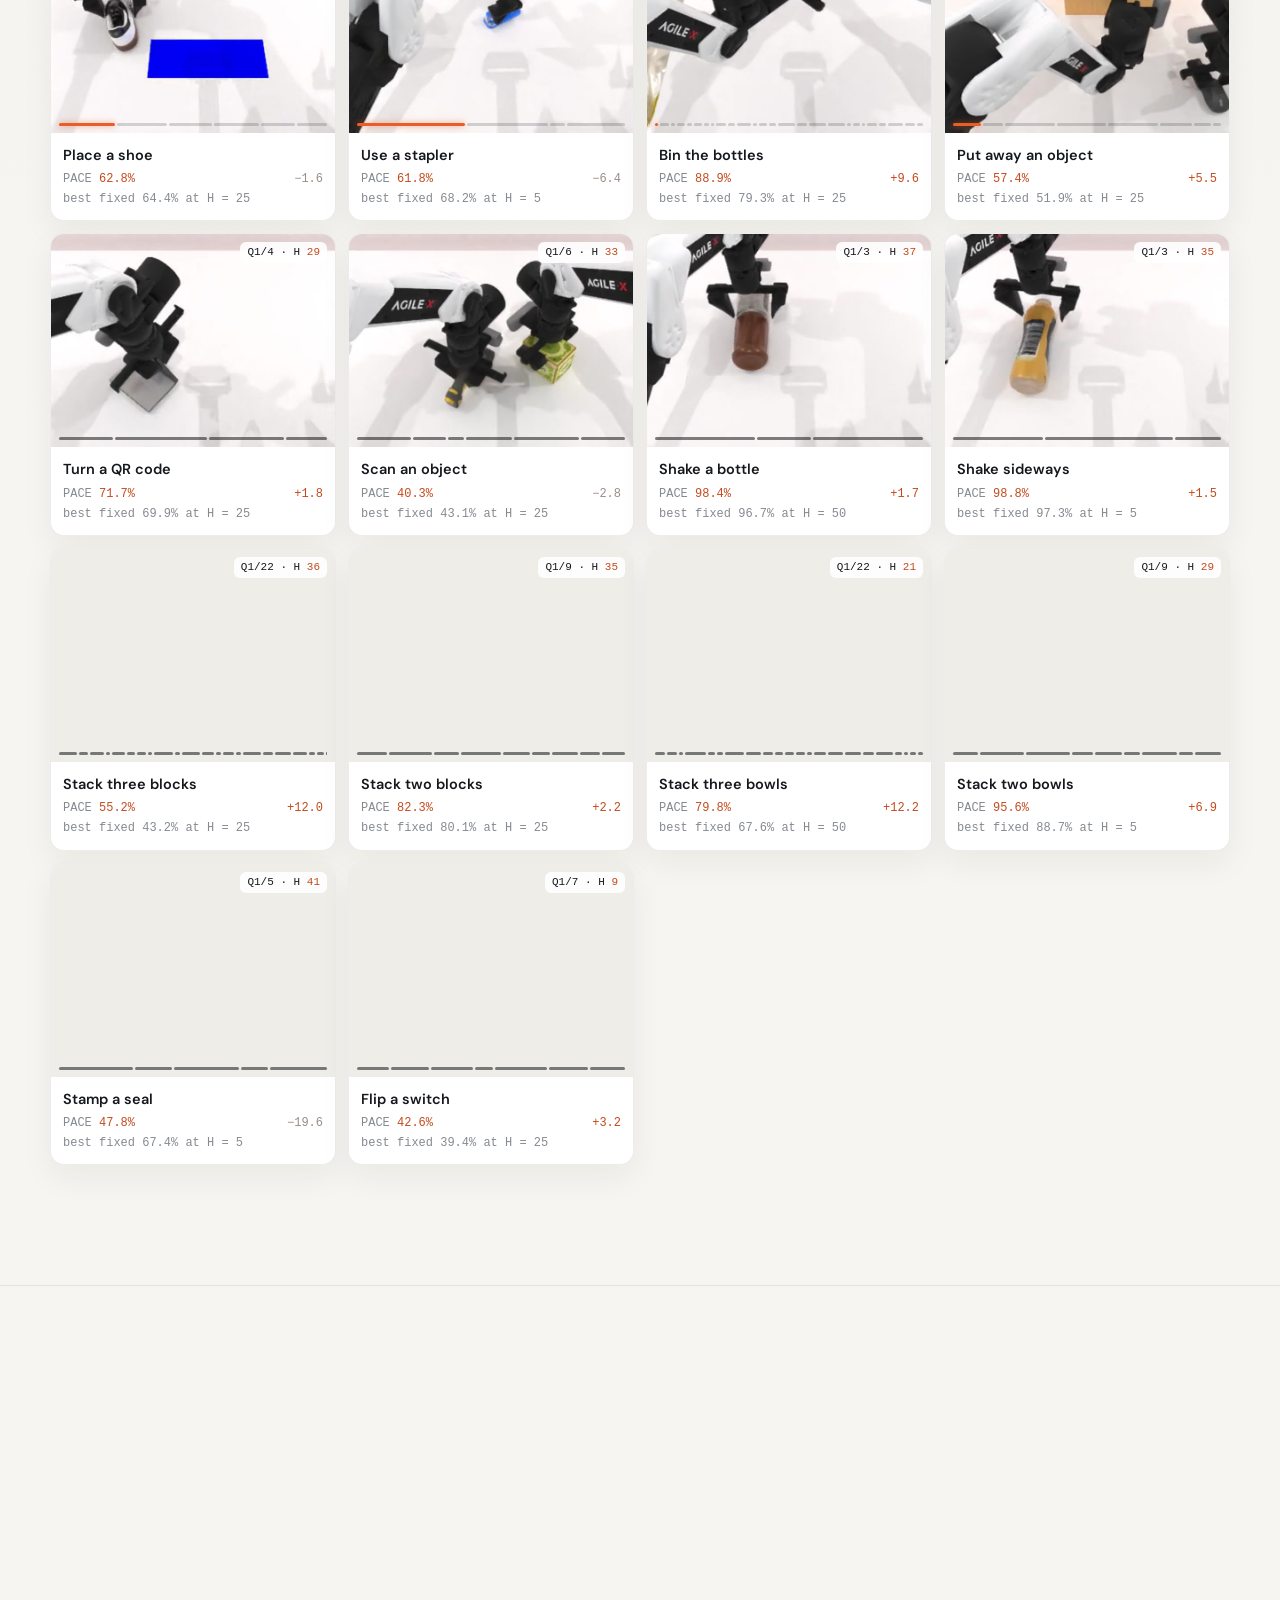
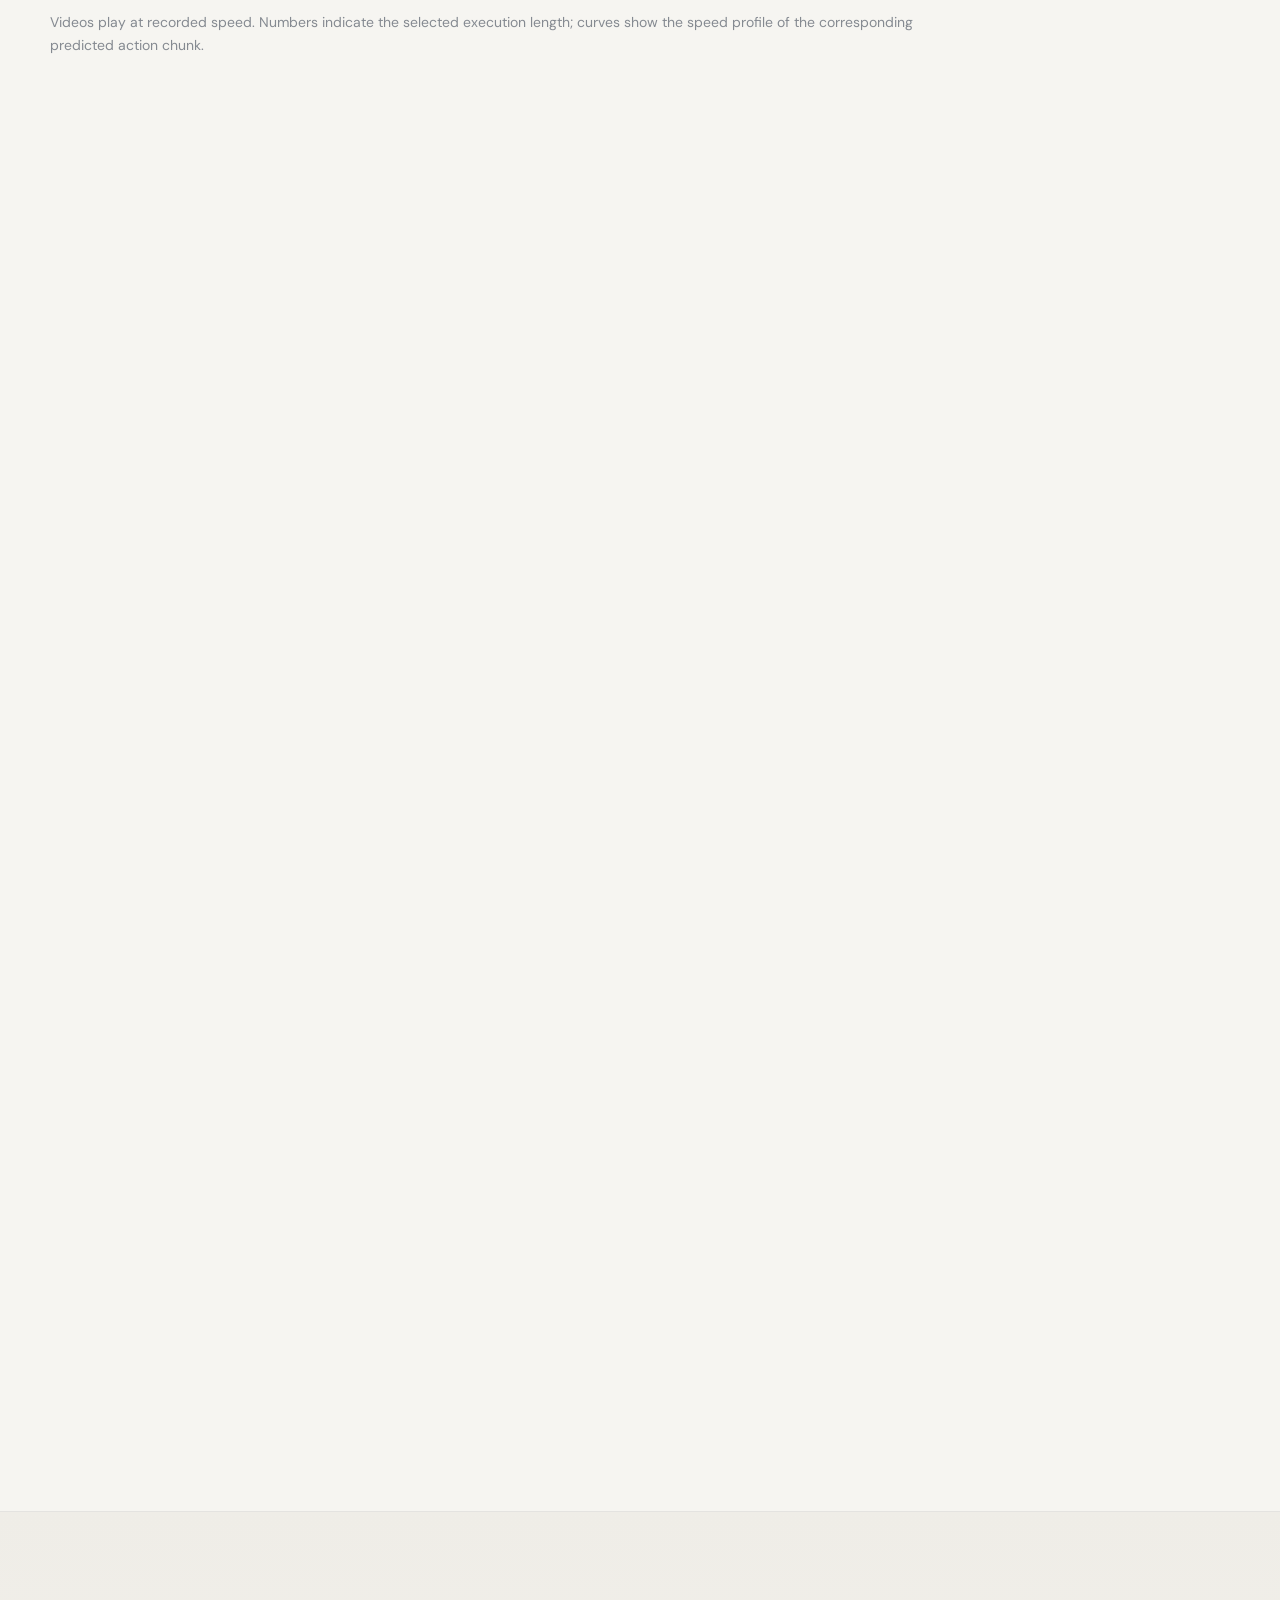
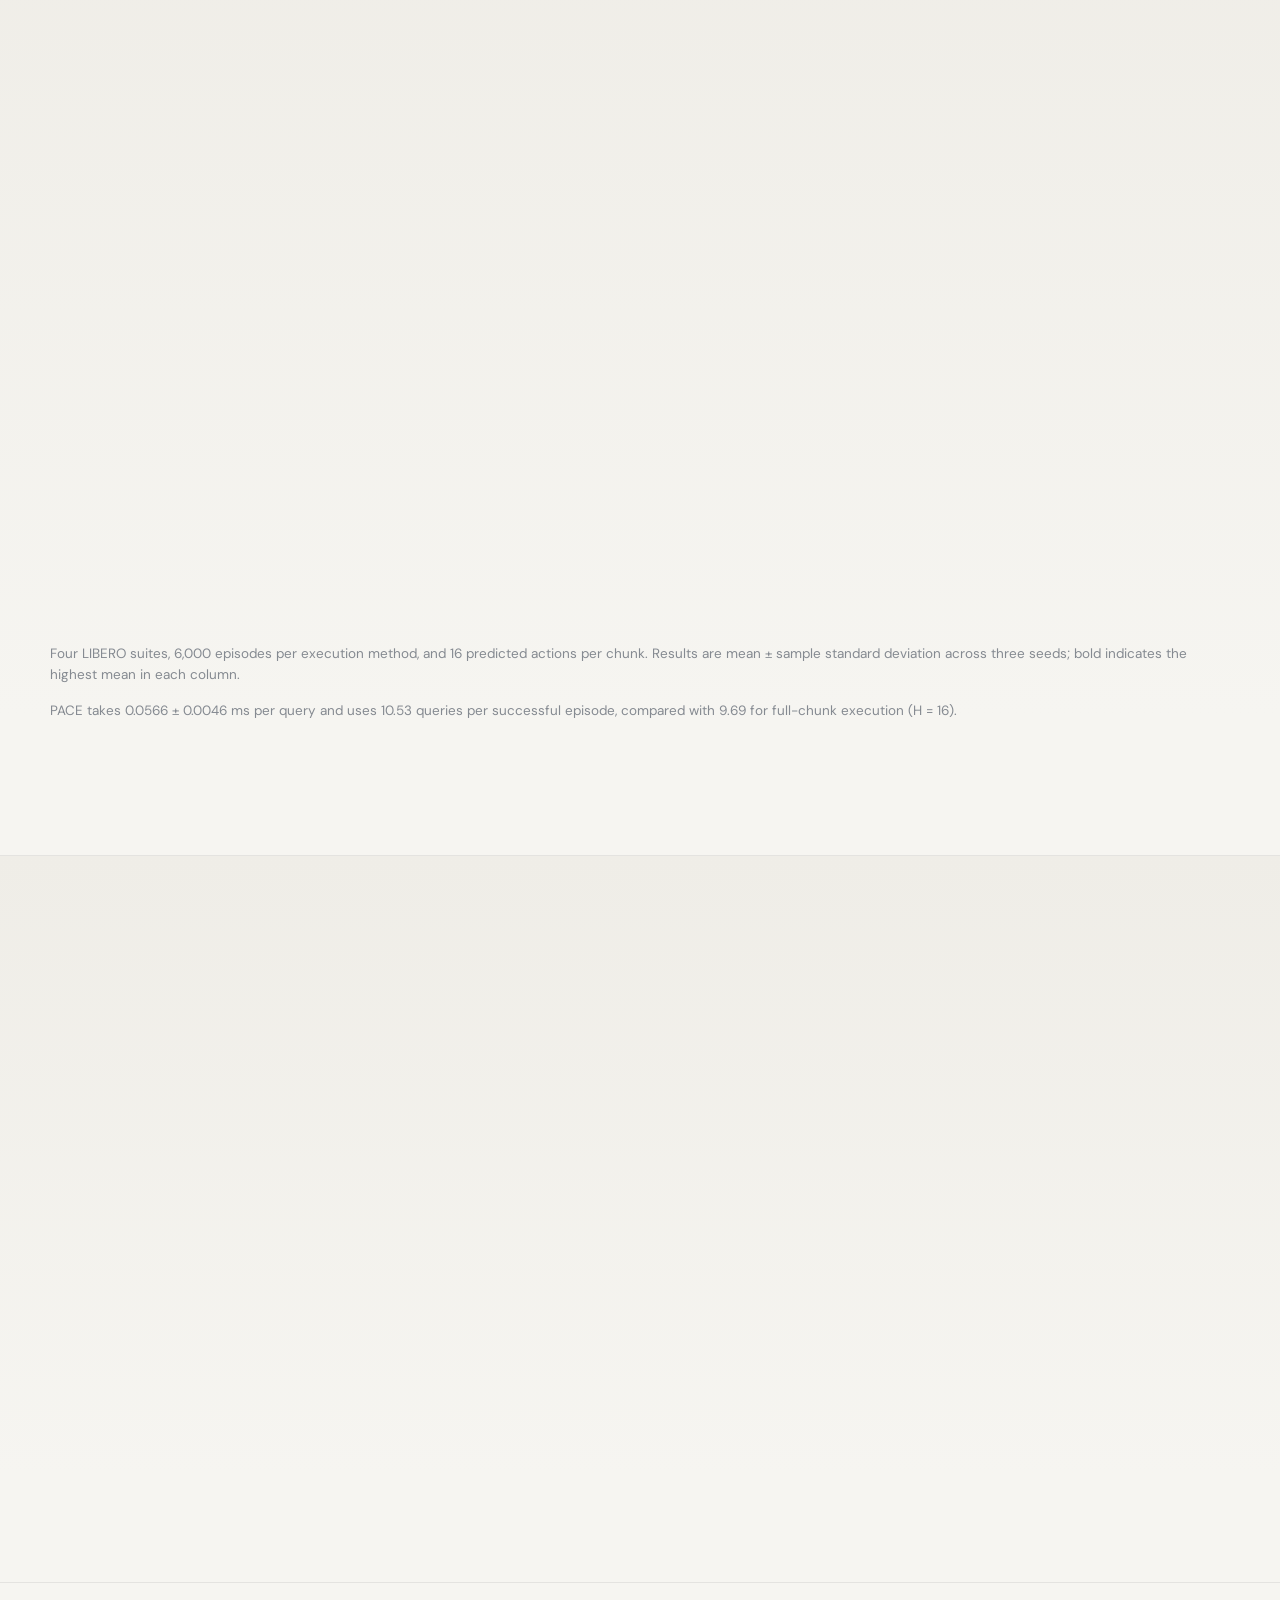
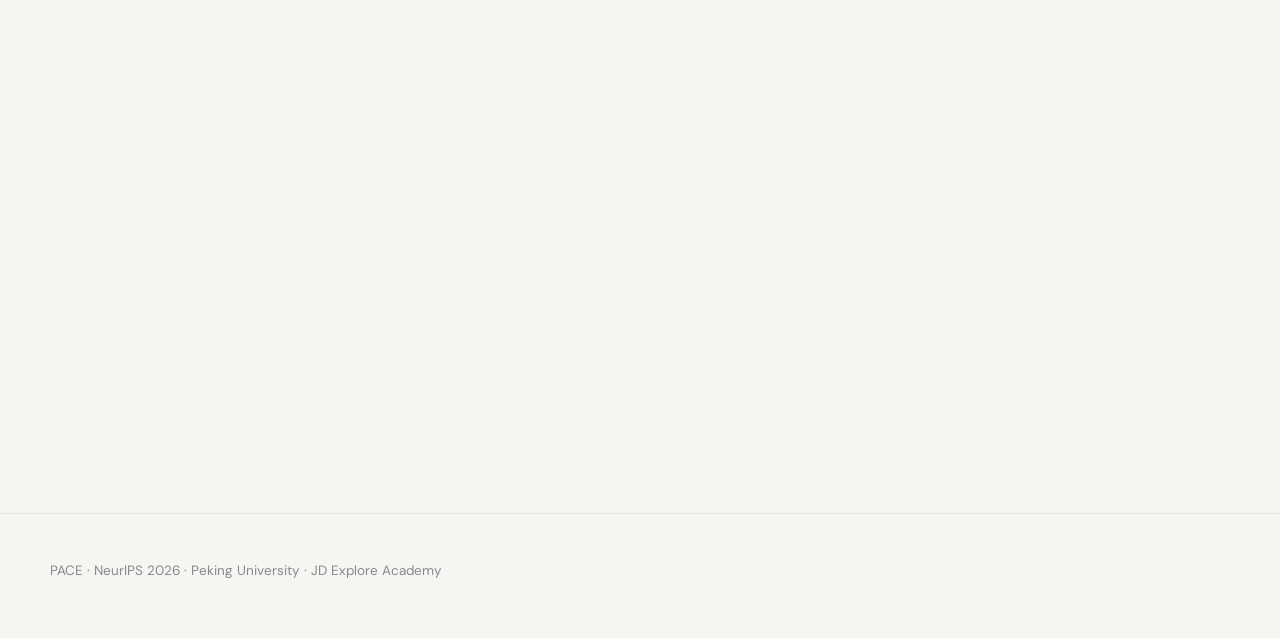
==== commit fa1f95df: "Simplify homepage details and keep the public site English-only" ====
--- a/index.html
+++ b/index.html
@@ -11,14 +11,11 @@
 <meta property="og:url" content="https://niejunnan25.github.io/pace-project/">
 <meta property="og:type" content="website">
 <link rel="canonical" href="https://niejunnan25.github.io/pace-project/">
-<link rel="alternate" hreflang="en" href="https://niejunnan25.github.io/pace-project/">
-<link rel="alternate" hreflang="zh-CN" href="https://niejunnan25.github.io/pace-project/zh/">
-<link rel="alternate" hreflang="x-default" href="https://niejunnan25.github.io/pace-project/">
 <meta name="twitter:card" content="summary_large_image">
 <meta name="theme-color" content="#f6f5f1">
 <link rel="icon" href="assets/favicon.svg">
 <link rel="preload" as="image" href="assets/media/wall/wall-12x9.webp" type="image/webp" fetchpriority="high">
-<link rel="stylesheet" href="style.css?v=896ed8291598">
+<link rel="stylesheet" href="style.css?v=b5d66a952e28">
 </head>
 <body>
 
@@ -27,11 +24,9 @@
   <nav aria-label="Sections">
     <a href="#film">Film</a><a href="#rule">Method</a><a href="#results">Results</a><a href="#robots">Real robots</a><a href="#policies">Policy transfer</a><a href="#use">Get started</a><a href="#cite">Cite</a>
   </nav>
-  <div class="language-switch" aria-label="Page language"><a href="./" lang="en" aria-current="page">EN</a><a href="zh/" lang="zh">中文</a></div>
 </header>
 
 <section class="hero" id="top" aria-label="PACE">
-  <div class="language-switch" aria-label="Page language"><a href="./" lang="en" aria-current="page">EN</a><a href="zh/" lang="zh">中文</a></div>
   <video class="wall" id="wall" muted loop playsinline preload="none" poster="assets/media/wall/wall-12x9.webp" aria-hidden="true">
     <source src="assets/media/wall/wall-12x9.mp4" type="video/mp4">
   </video>
@@ -355,7 +350,7 @@
       <div class="tldr" data-reveal>
         <div><div class="num">50 <small>predicted actions</small></div><p>In the π₀.₅ experiments, each query predicts 50 joint commands, allowing the robot to execute several steps before querying the policy again.</p></div>
         <div><div class="num"><em>H</em> <small>actions to execute</small></div><p>PACE selects H from the predicted speed profile, using the first valley that meets the contrast threshold.</p></div>
-        <div><div class="num">0 <small>additional training</small></div><p>PACE uses the predicted actions without accessing model internals or drawing additional policy samples. A task-specific threshold is calibrated from training demonstrations.</p></div>
+        <div><div class="num">0 <small>additional training</small></div><p>PACE uses the predicted actions without accessing model internals or drawing additional policy samples.</p></div>
       </div>
     </div>
   </section>
@@ -374,7 +369,7 @@
         <div data-reveal>
           <ol class="steps">
             <li><b>Predict an action chunk</b><span>The policy outputs 50 joint commands for each arm.</span></li>
-            <li><b>Compute the speed profile</b><span>Compute speed from consecutive joint commands for each arm, then apply Savitzky–Golay smoothing (window 11, order 3).</span></li>
+            <li><b>Compute the speed profile</b><span>Compute speed from consecutive joint commands for each arm, then apply Savitzky–Golay smoothing.</span></li>
             <li><b>Select a valley</b><span>For each arm, find the first valley whose contrast Δ meets the threshold δ.</span></li>
             <li><b>Execute and replan</b><span>Use the earlier of the two arms’ selected boundaries. Execute that prefix, then query the policy with a new observation. If neither arm has a qualifying valley, execute all 50 actions.</span></li>
           </ol>
@@ -384,7 +379,6 @@
             <div>Δ(<i>r</i>) = min{ <i>m</i>(<i>r</i>) − <i>ṽ</i><sub>1</sub>, <i>m</i>(<i>r</i>) − <i>ṽ</i><sub>r</sub> } &nbsp;<span class="c">contrast</span></div>
             <div><i>h</i> = min{ <i>r</i> : Δ(<i>r</i>) ≥ δ } &nbsp;or&nbsp; <i>H</i><sub>max</sub></div>
           </div>
-          <div class="config"><span>L = 50</span><span>H_max = 50</span><span>f_s = 50 Hz</span><span>min spacing 10</span><span>δ = 5th pct. of demos</span><span>grippers excluded</span></div>
         </div>
 
         <div class="panel replay" data-reveal>
@@ -721,11 +715,5 @@
 })();
 </script>
 <!-- END GENERATED PAGE LOADER -->
-<script>
-// Keep the current section when switching page languages.
-document.querySelectorAll('.language-switch a').forEach(a => a.addEventListener('click', () => {
-  a.hash = location.hash;
-}));
-</script>
 </body>
 </html>
--- a/style.css
+++ b/style.css
@@ -187,8 +187,6 @@
 .eq { margin-top: 30px; padding: 18px 20px; border-radius: 14px; background: var(--bg2); border: 1px solid var(--line); font: 400 14.5px/1.9 var(--mono); color: var(--ink2); }
 .eq i { font-family: "Iowan Old Style", "Palatino", Georgia, serif; font-size: 16.5px; color: var(--ink); }
 .eq .c { color: var(--ink3); }
-.config { margin-top: 18px; display: flex; flex-wrap: wrap; gap: 6px; }
-.config span { font: 500 12px/1 var(--mono); padding: 7px 9px; border: 1px solid var(--line); border-radius: 8px; color: var(--ink2); }
 
 .replay { padding: 18px; }
 .replay-top { display: grid; grid-template-columns: minmax(220px, 300px) 1fr; gap: 18px; }
@@ -458,7 +456,7 @@
 /* Static sections remain readable while the full-page scripts are pending. */
 .page-pending [data-reveal] { opacity: 1; transform: none; }
 
-/* Bilingual layout: resource links belong to the installation column. */
+/* Resource links are centered below the installation code. */
 .sec-head p + p { margin-top: 14px; }
 .sec-head p { text-wrap: pretty; }
 .eq .c { display: inline-block; }
@@ -468,17 +466,11 @@
 .install-column .repo-links { margin: 0; gap: 8px; justify-content: center; }
 .install-column .repo-links .btn { padding: 0 13px; font-size: 13px; }
 .demo-note { margin: -12px 0 20px; font-size: 14px; color: var(--ink3); max-width: 900px; }
-.language-switch { display: inline-flex; align-items: center; gap: 2px; padding: 4px; border: 1px solid var(--line); border-radius: 999px; background: rgba(255,255,255,.85); font: 500 12px/1 var(--sans); }
-.language-switch a { padding: 7px 10px; border-radius: 999px; color: var(--ink2); text-decoration: none; }
-.language-switch a[aria-current="page"] { background: var(--ink); color: white; }
-.hero > .language-switch { position: absolute; z-index: 8; top: 20px; right: 24px; }
-.topnav > .language-switch { flex-shrink: 0; }
 @media (max-width: 820px) {
   .results-details { grid-template-columns: 1fr; }
   .resource-space { flex: none; padding: 18px 0; }
   .code { row-gap: 28px; }
   .demo-note { margin-top: -8px; }
-  .hero > .language-switch { top: 14px; right: 16px; }
 }
 
 /* Conference title: enlarged mixed-case lettering. */
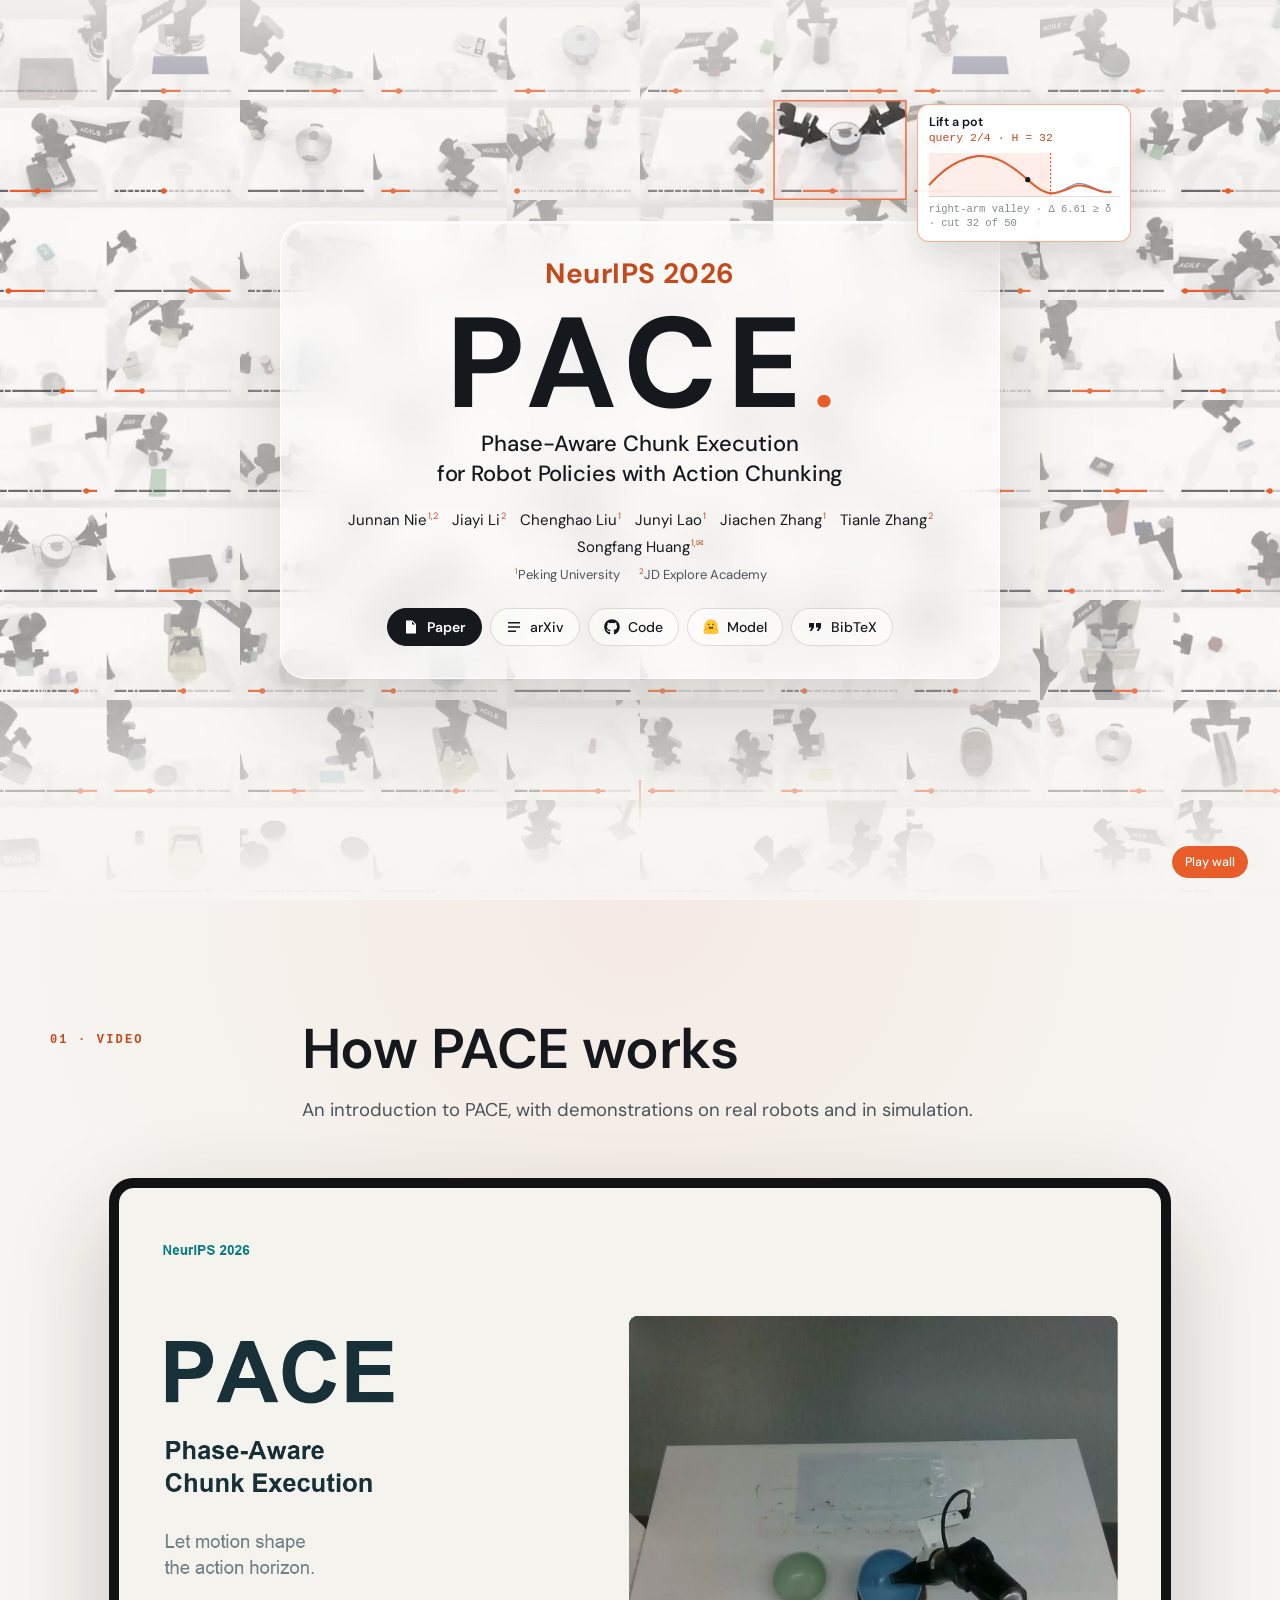
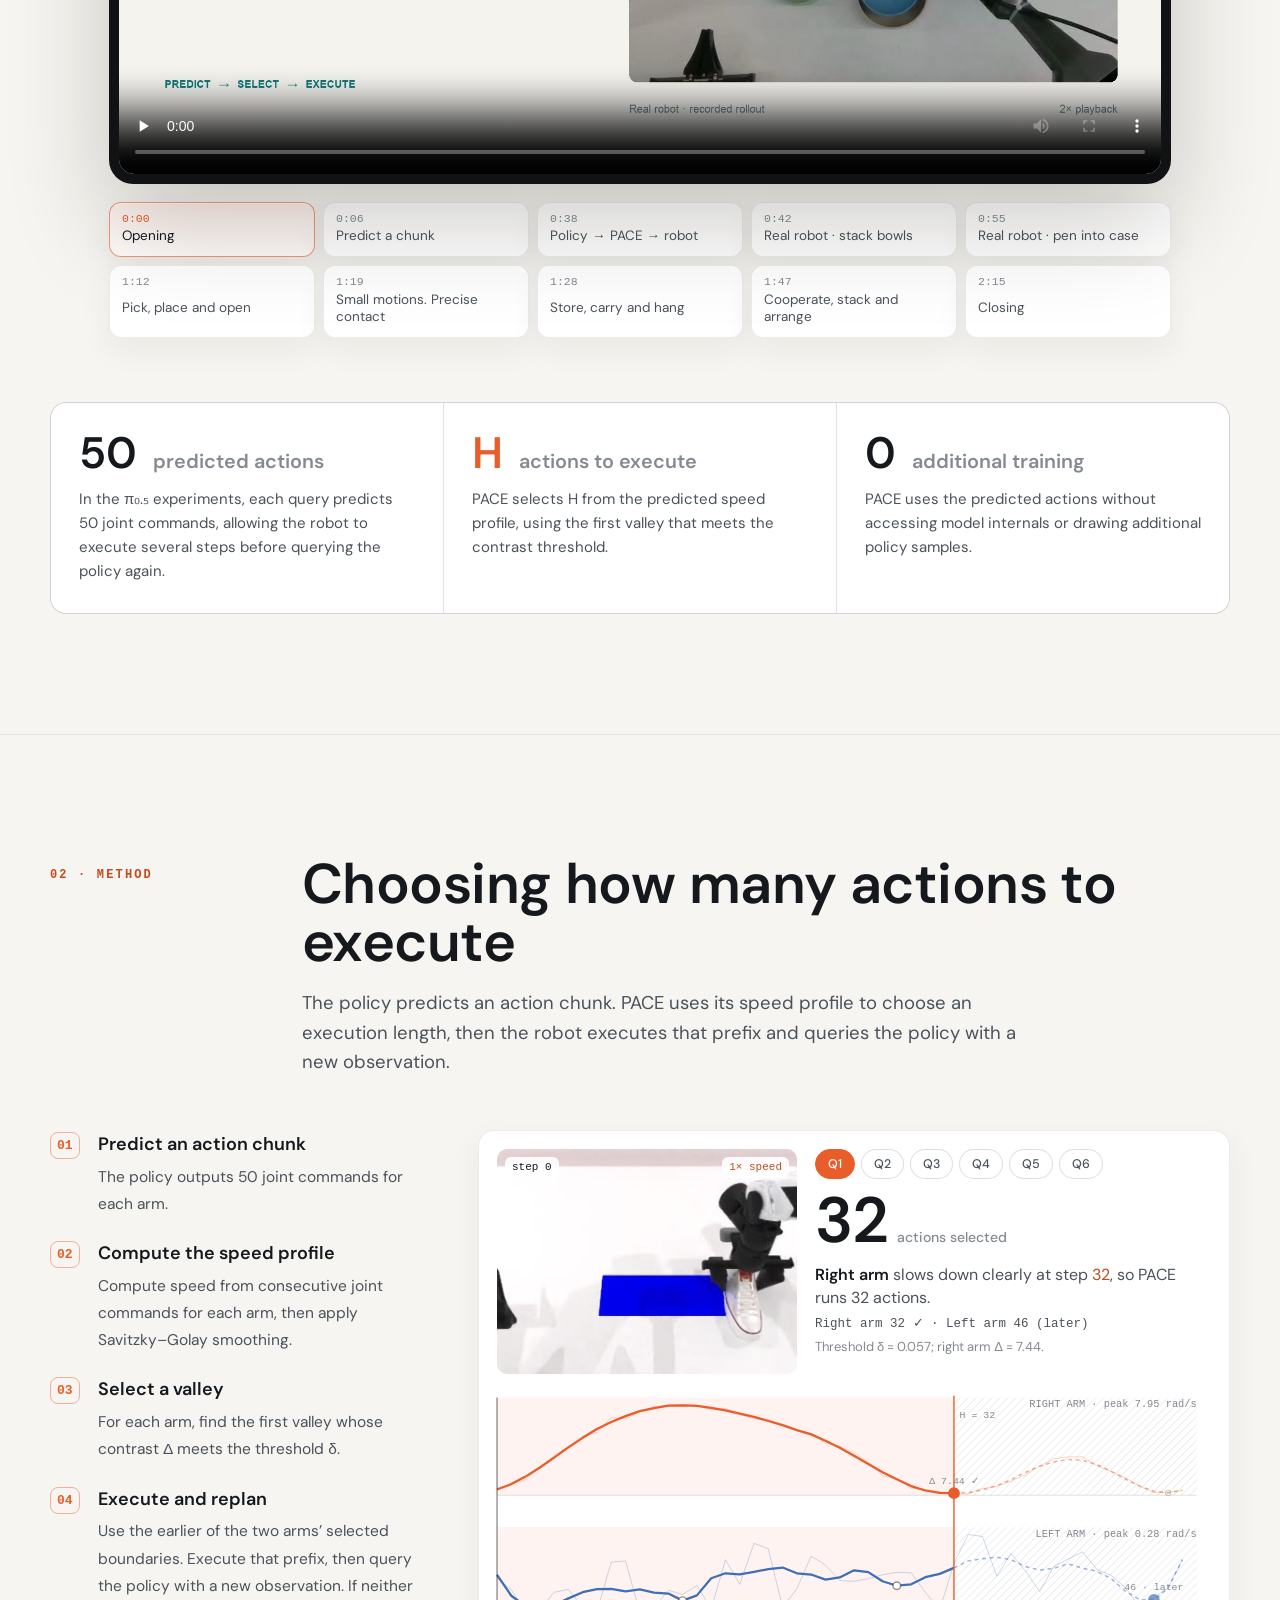
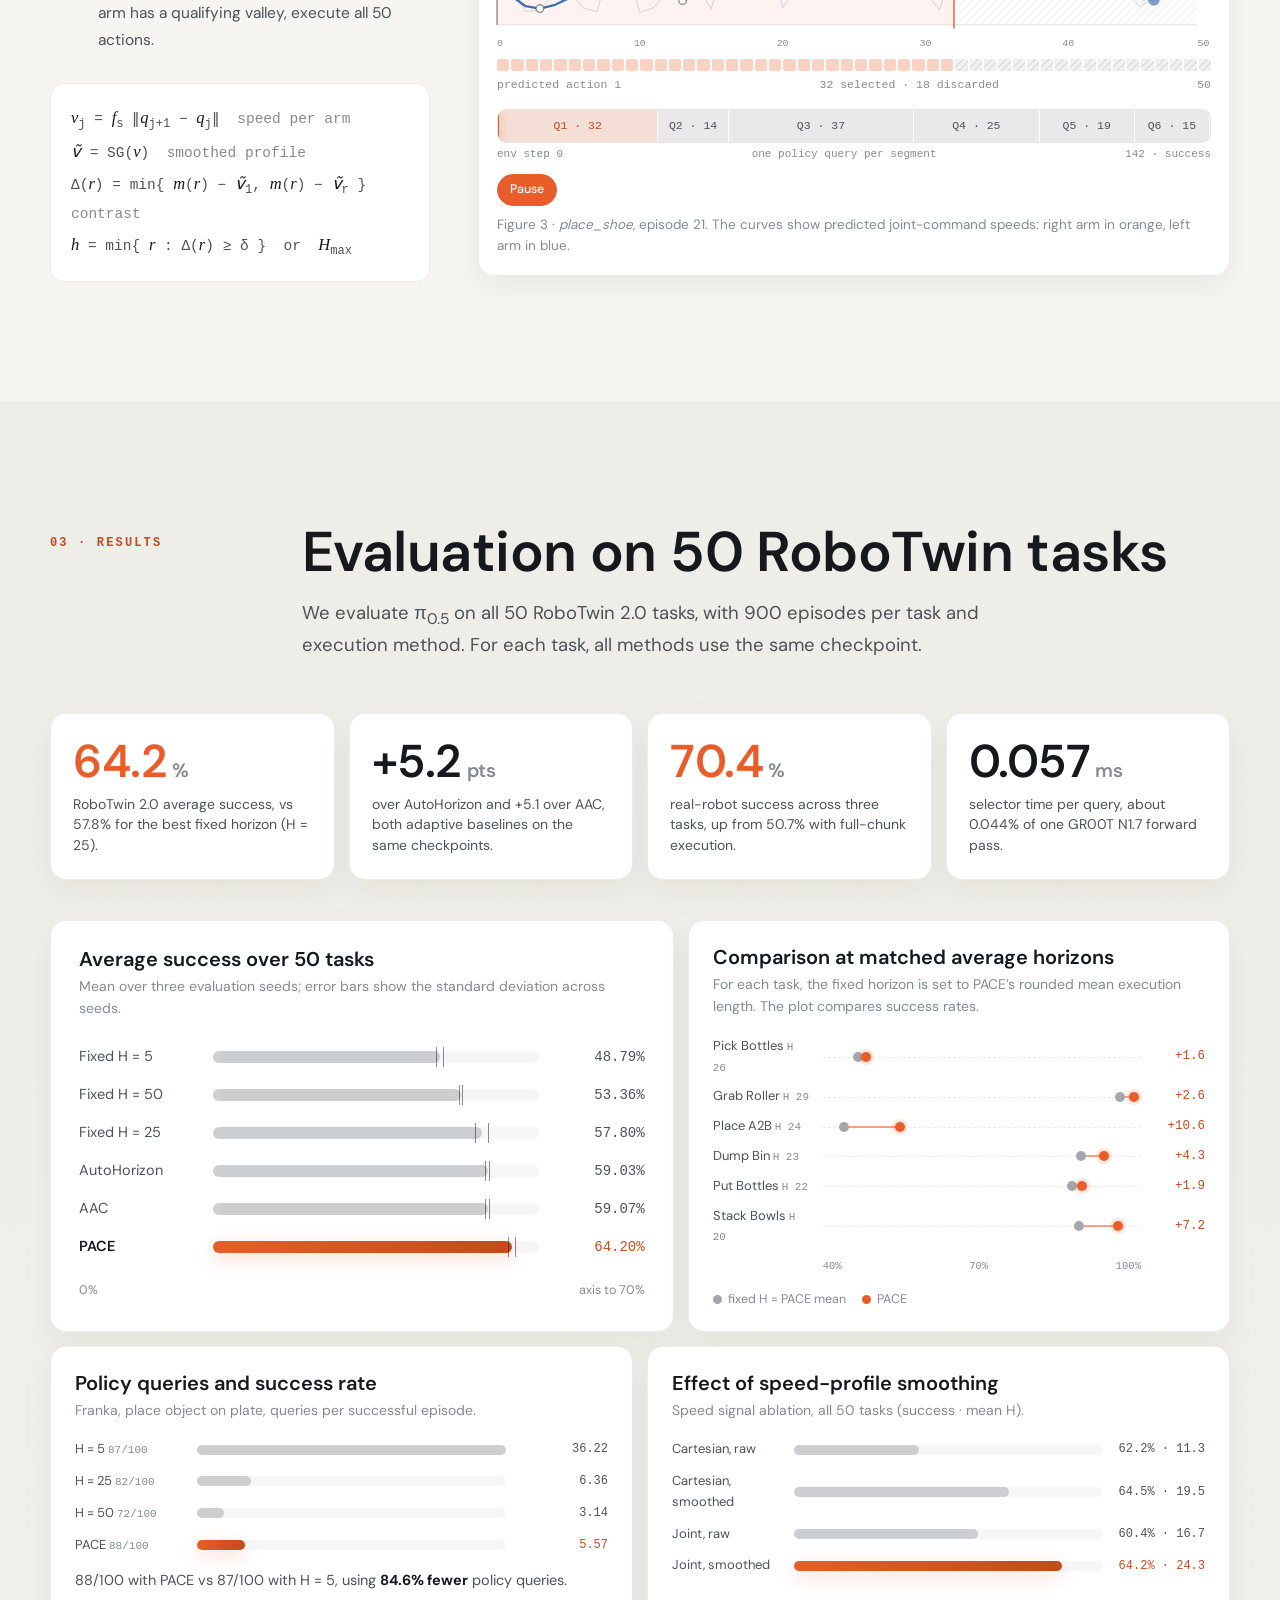
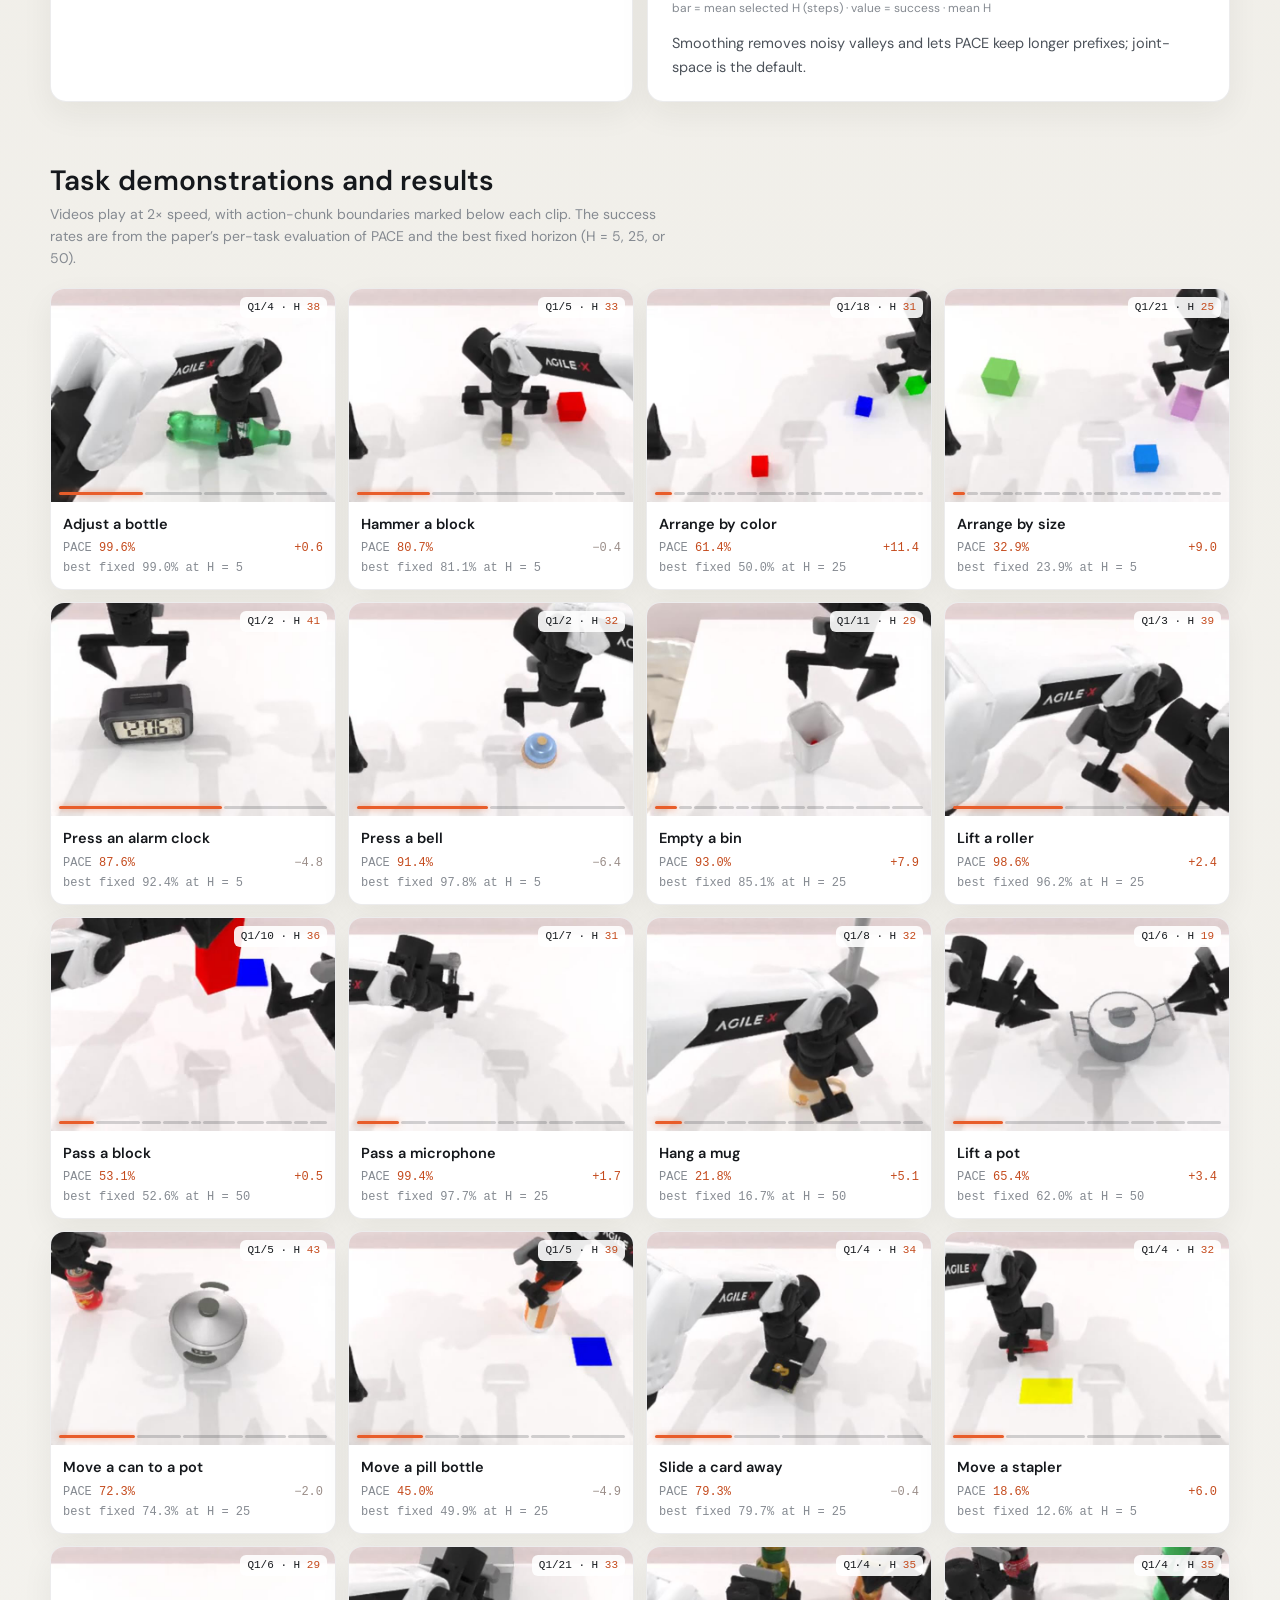
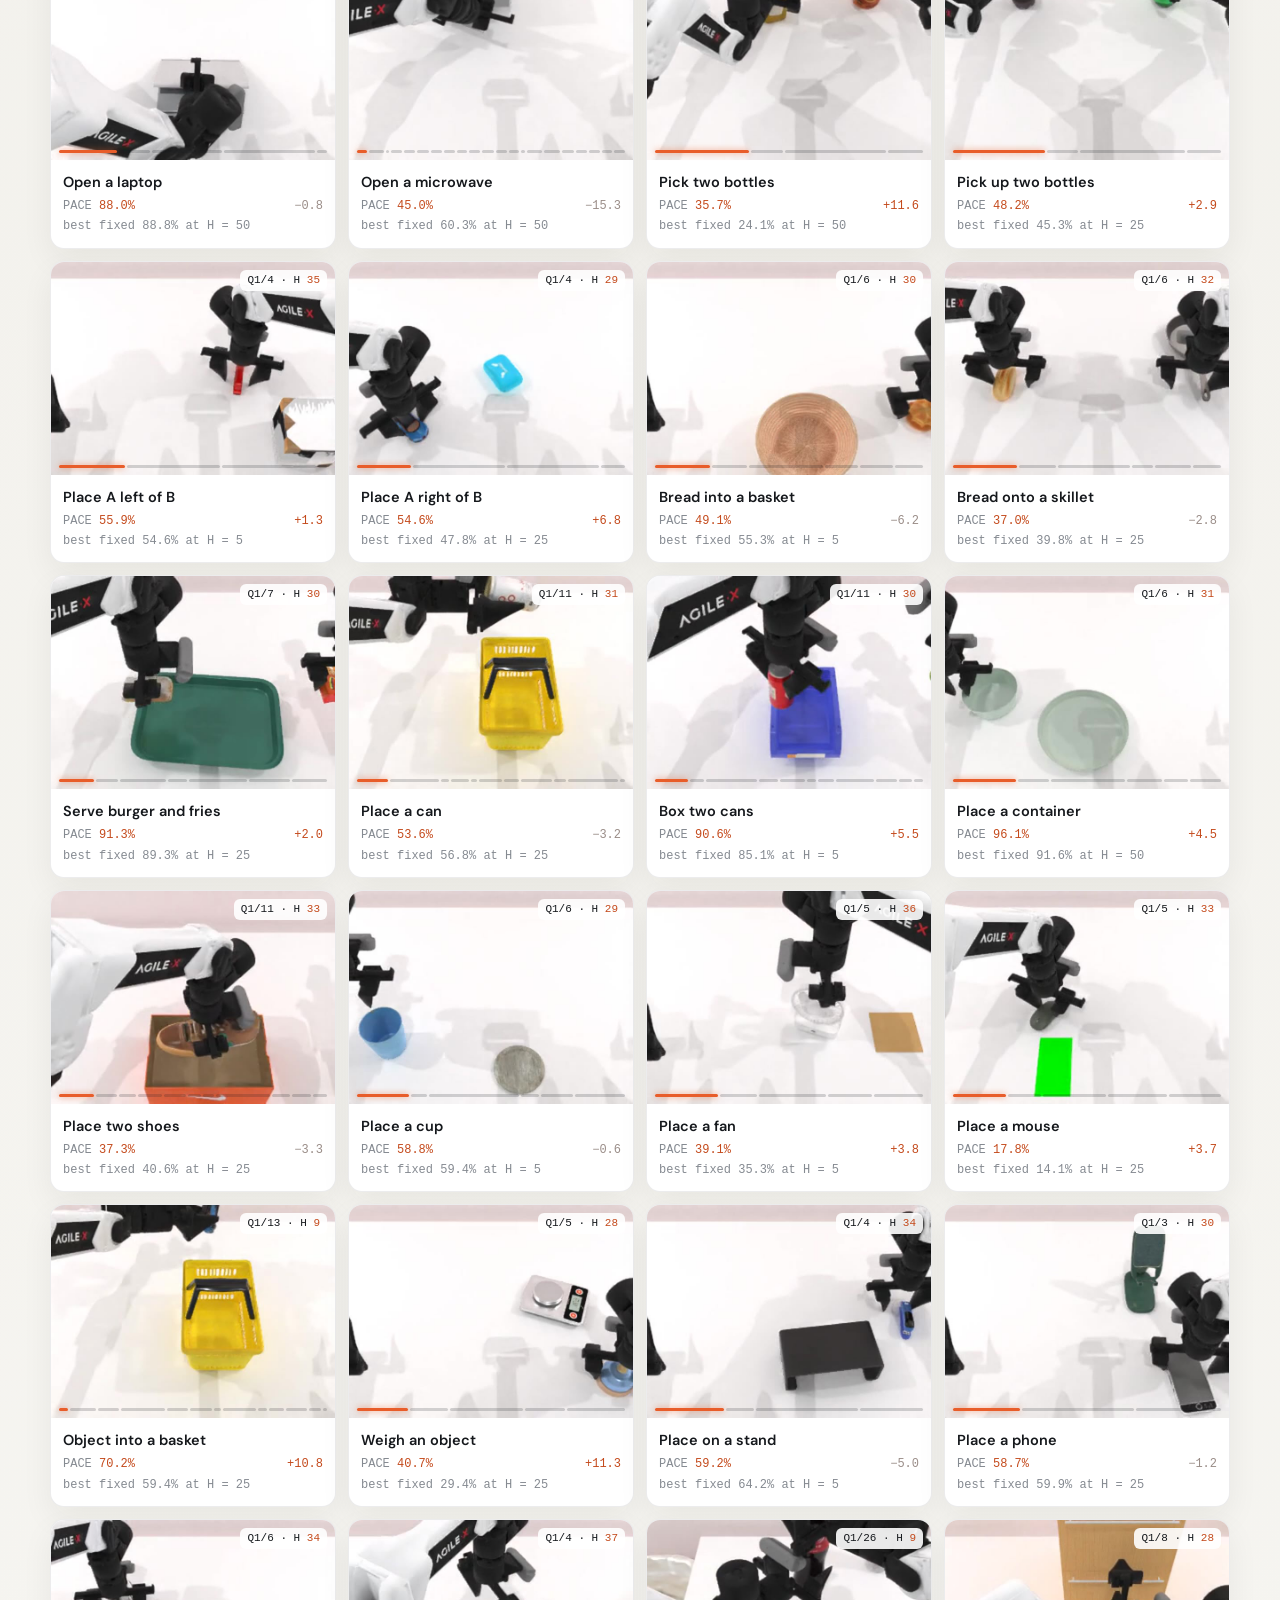
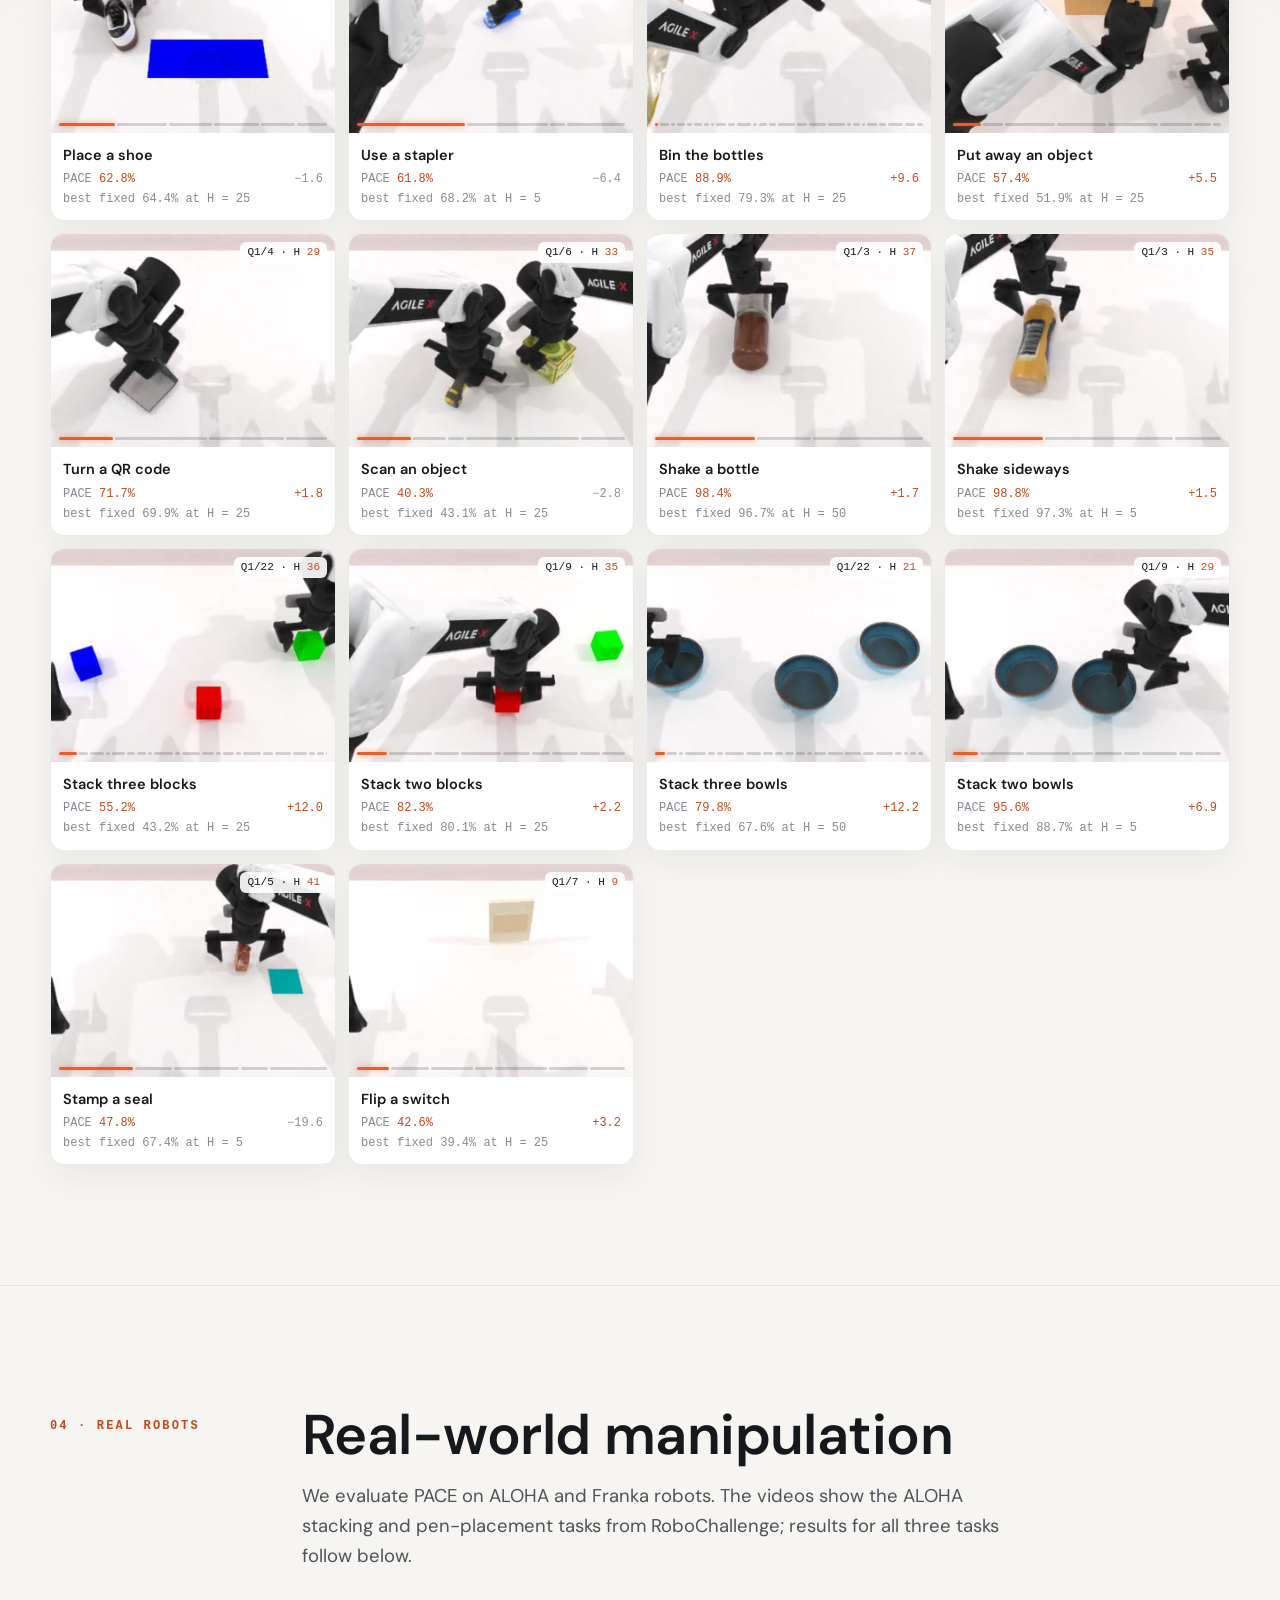
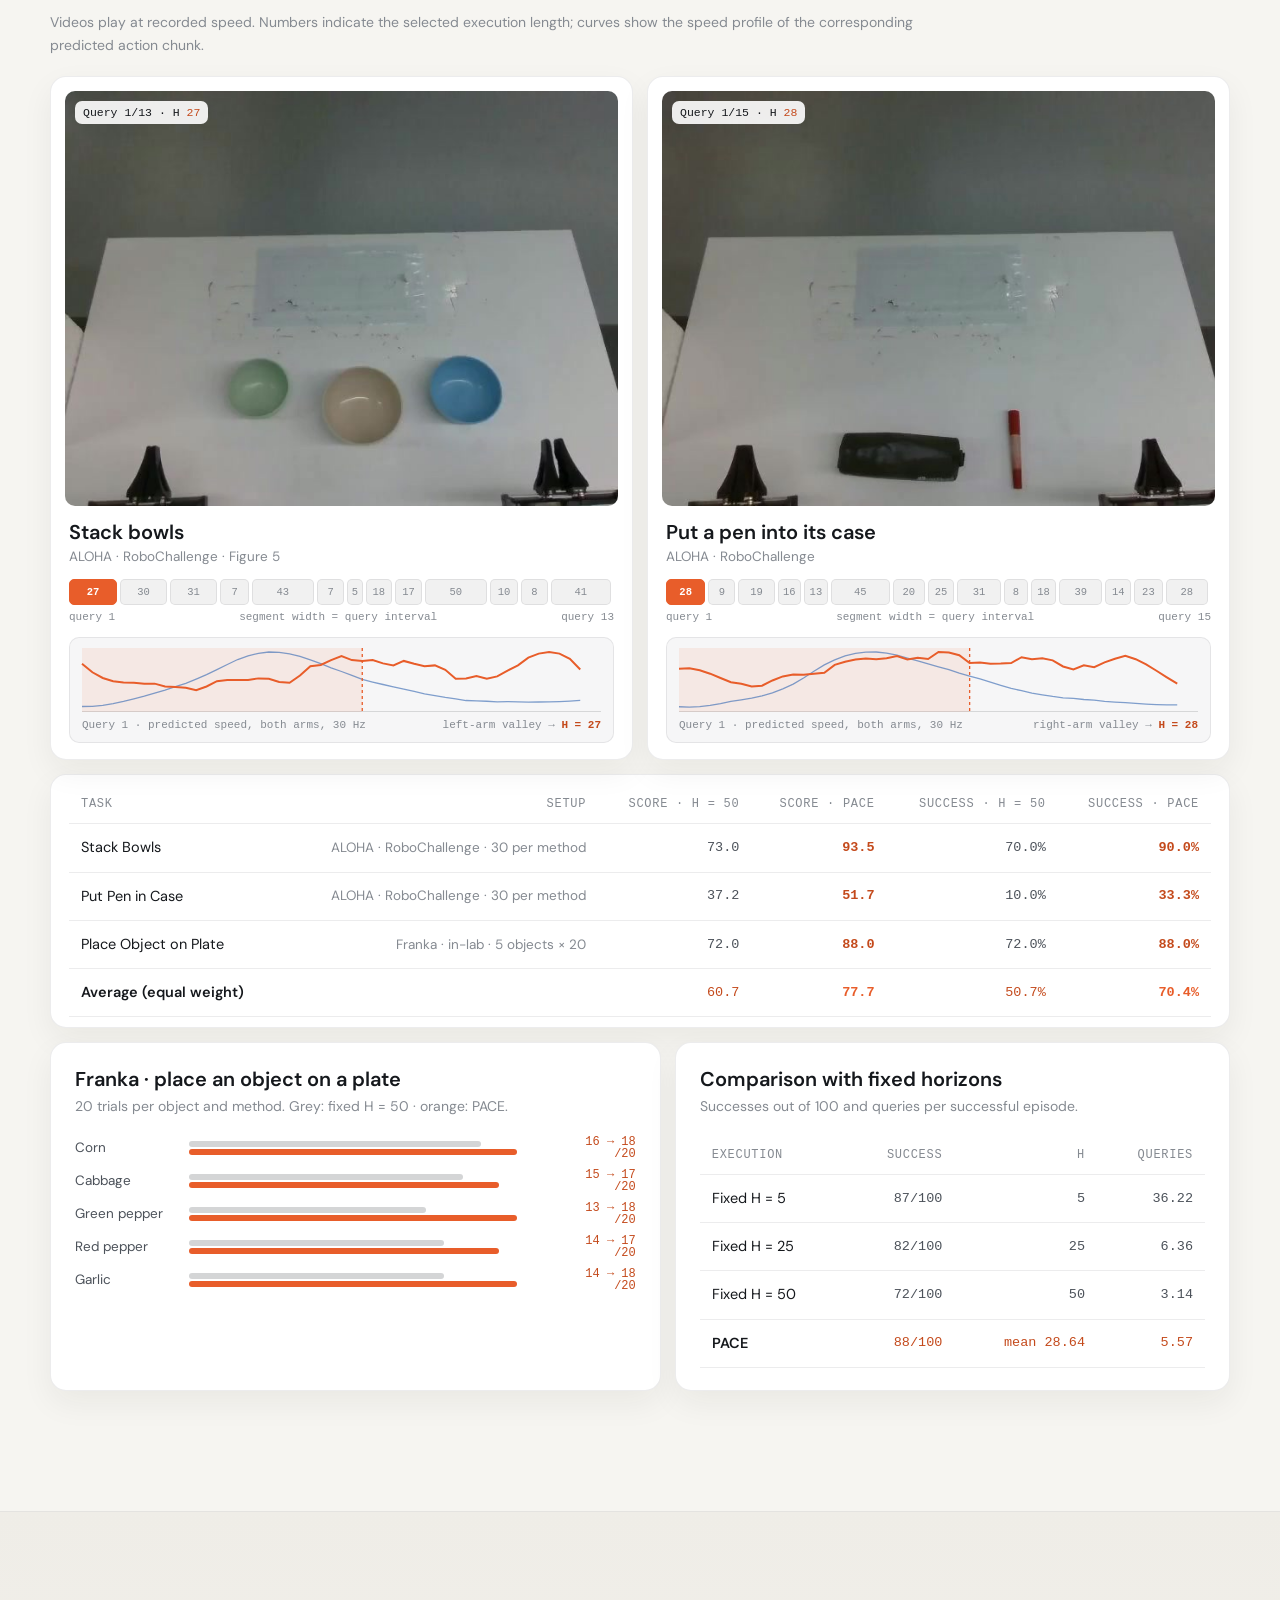
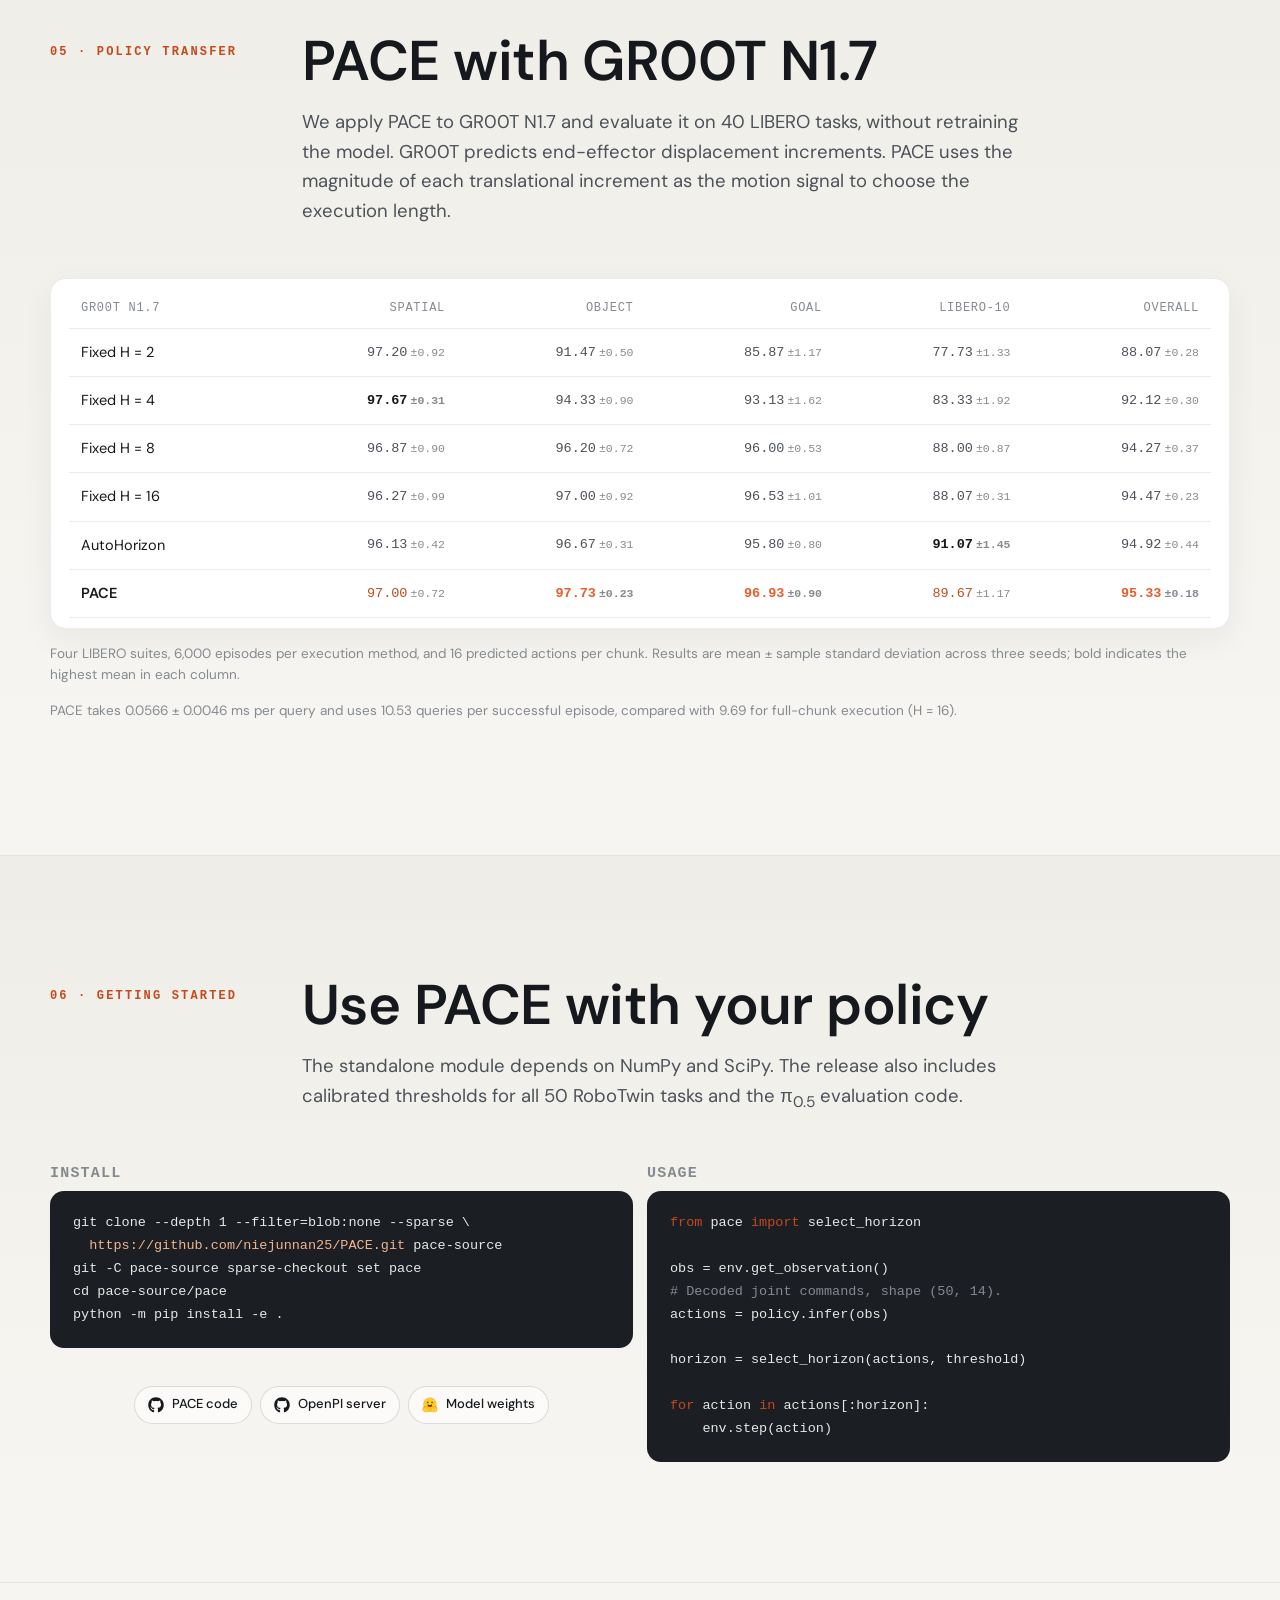
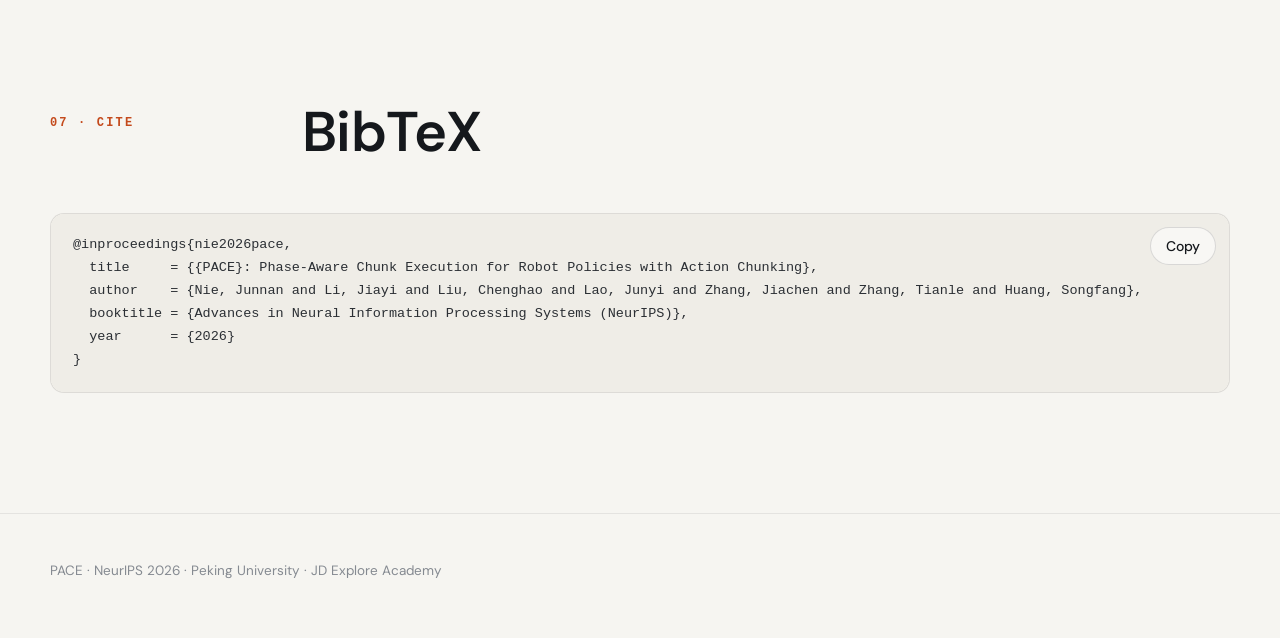
==== commit 3ec5ba48: "Explain the Method replay in plain words The readout under the selected horizon now gives one senten" ====
--- a/index.html
+++ b/index.html
@@ -15,7 +15,7 @@
 <meta name="theme-color" content="#f6f5f1">
 <link rel="icon" href="assets/favicon.svg">
 <link rel="preload" as="image" href="assets/media/wall/wall-12x9.webp" type="image/webp" fetchpriority="high">
-<link rel="stylesheet" href="style.css?v=b5d66a952e28">
+<link rel="stylesheet" href="style.css?v=87d9551c54c4">
 </head>
 <body>
 
@@ -616,7 +616,7 @@
 
 <!-- BEGIN GENERATED PAGE LOADER -->
 <script>
-window.PACE_PAGE_SCRIPTS = ["assets/data/pace-data.js?v=14dfe21b74d4", "assets/data/pace-real-chunks.js?v=65208b488ab0", "assets/js/pace-kit.js?v=1a28469ef271", "app.js?v=0ba3fe13de63"];
+window.PACE_PAGE_SCRIPTS = ["assets/data/pace-data.js?v=14dfe21b74d4", "assets/data/pace-real-chunks.js?v=65208b488ab0", "assets/js/pace-kit.js?v=1a28469ef271", "app.js?v=f00552584043"];
 /* Start full-page downloads after the first painted hero, or on browsing intent. */
 (function () {
   const root = document.documentElement;
--- a/style.css
+++ b/style.css
@@ -200,6 +200,10 @@
 .readout .why { font-size: 14.5px; color: var(--ink2); line-height: 1.5; min-height: 66px; }
 .readout .why b { color: var(--ink); font-weight: 600; }
 .readout .why .em { color: var(--acc2); }
+.readout .why > span { display: block; }
+.readout .why .why-main { font-size: 16px; line-height: 1.45; color: var(--ink2); }
+.readout .why .why-arms { margin-top: 6px; font: 500 12.5px/1.5 var(--mono); color: var(--ink2); }
+.readout .why .why-detail { margin-top: 4px; font-size: 13px; line-height: 1.45; color: var(--ink3); }
 .qchips { display: flex; flex-wrap: wrap; gap: 6px; }
 .qchips .chip { height: 30px; }
 .chart { margin-top: 16px; }
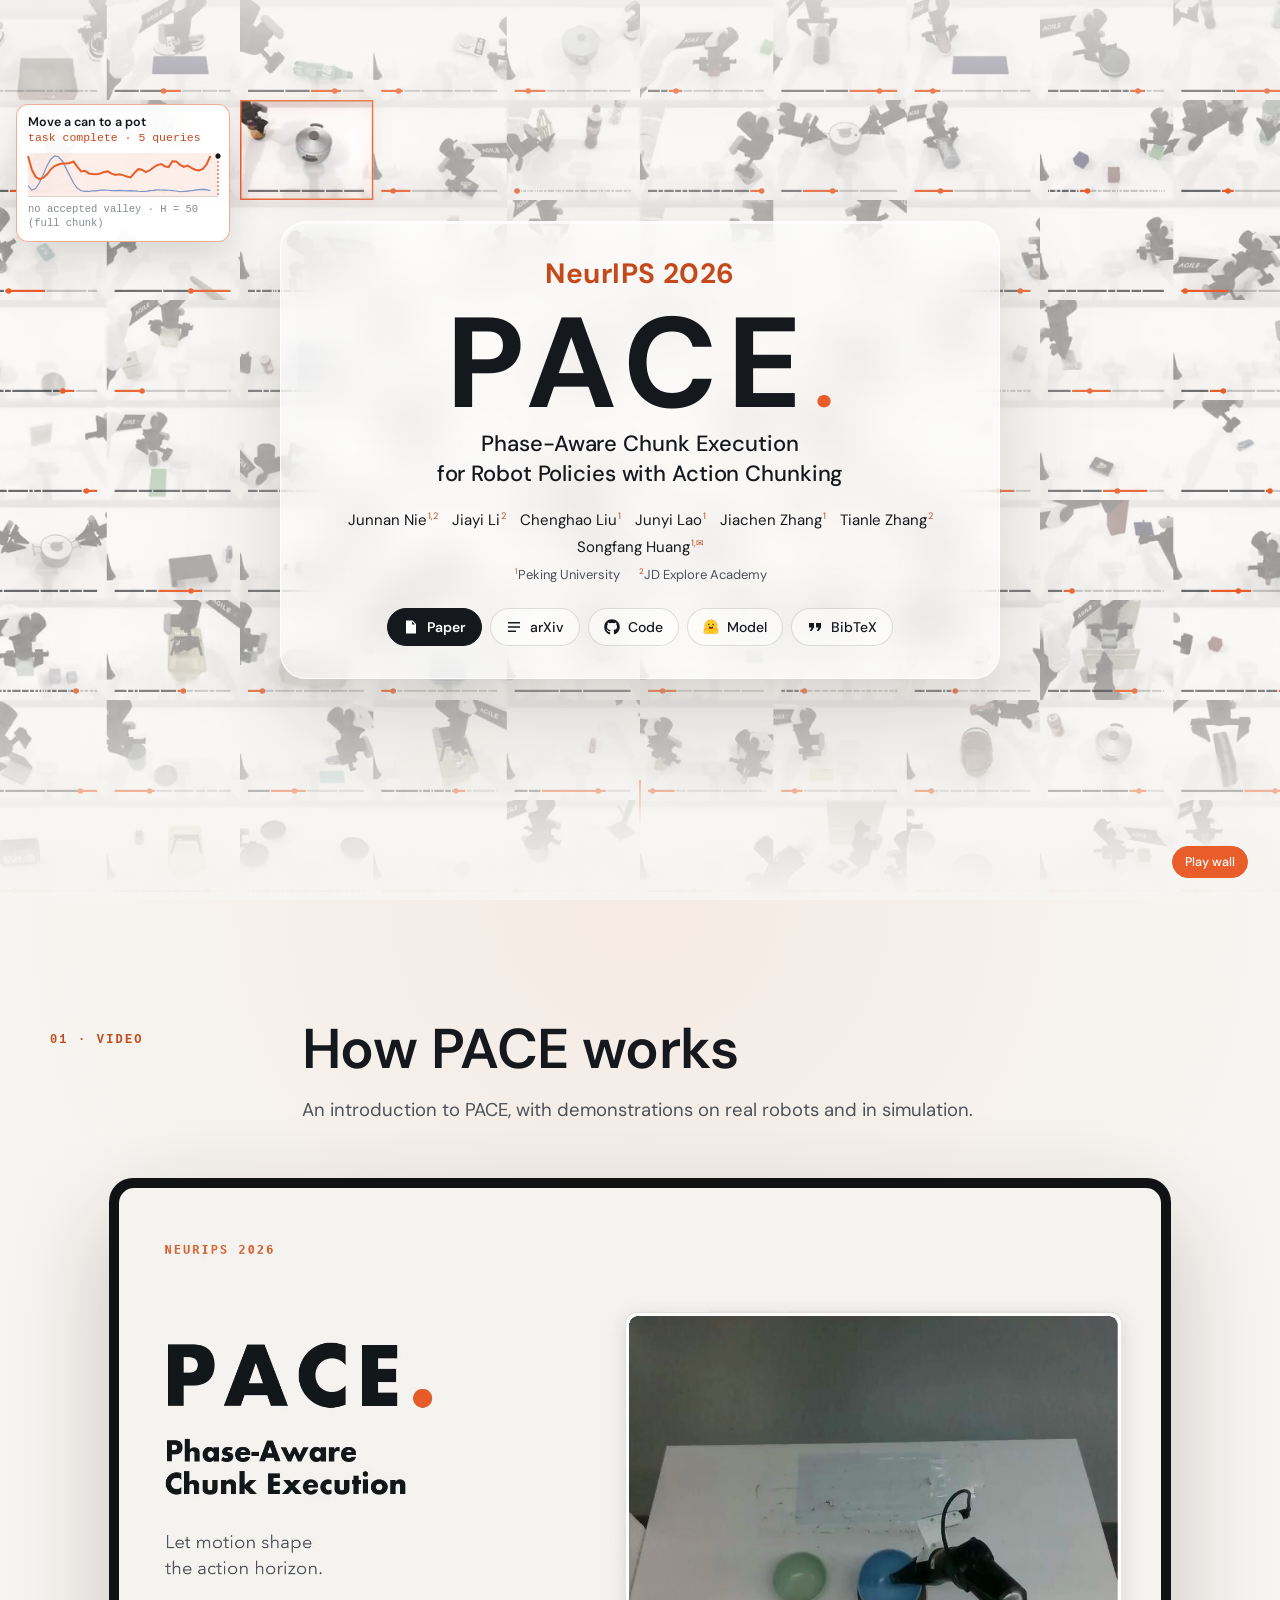
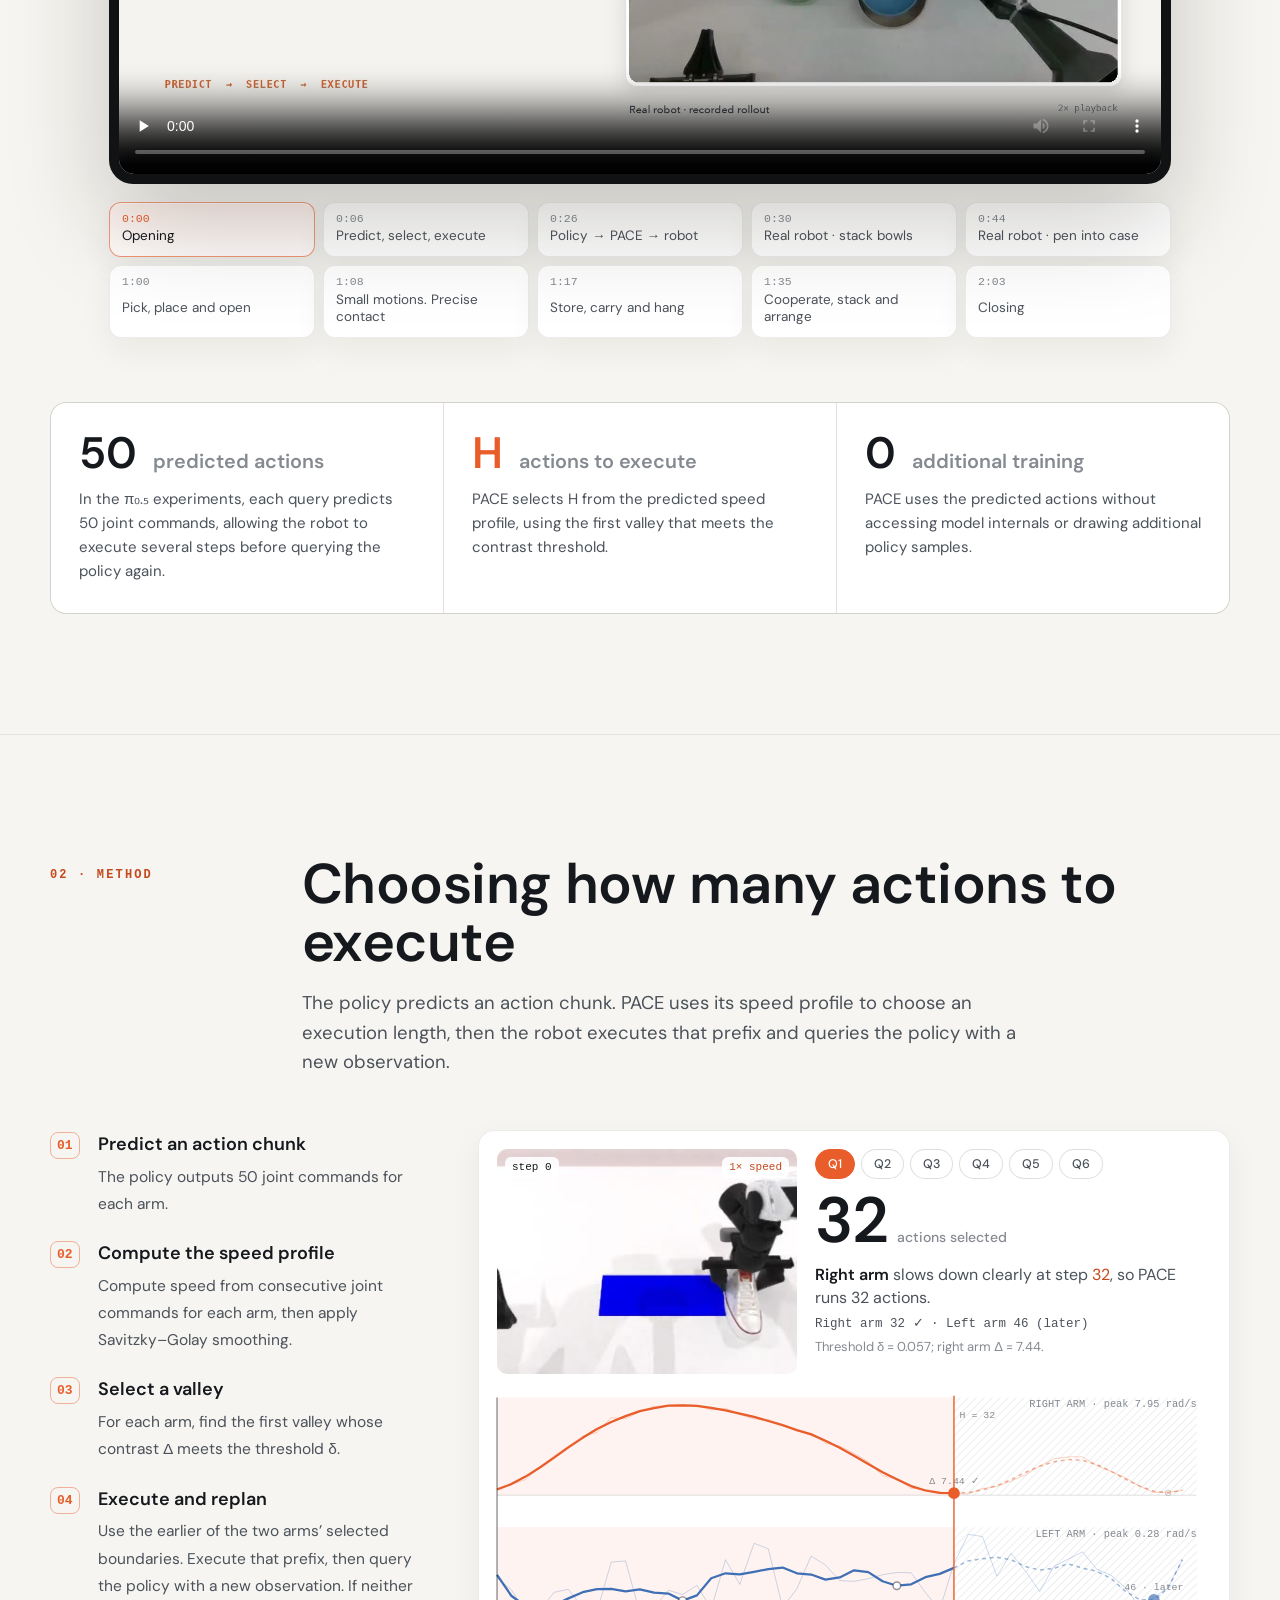
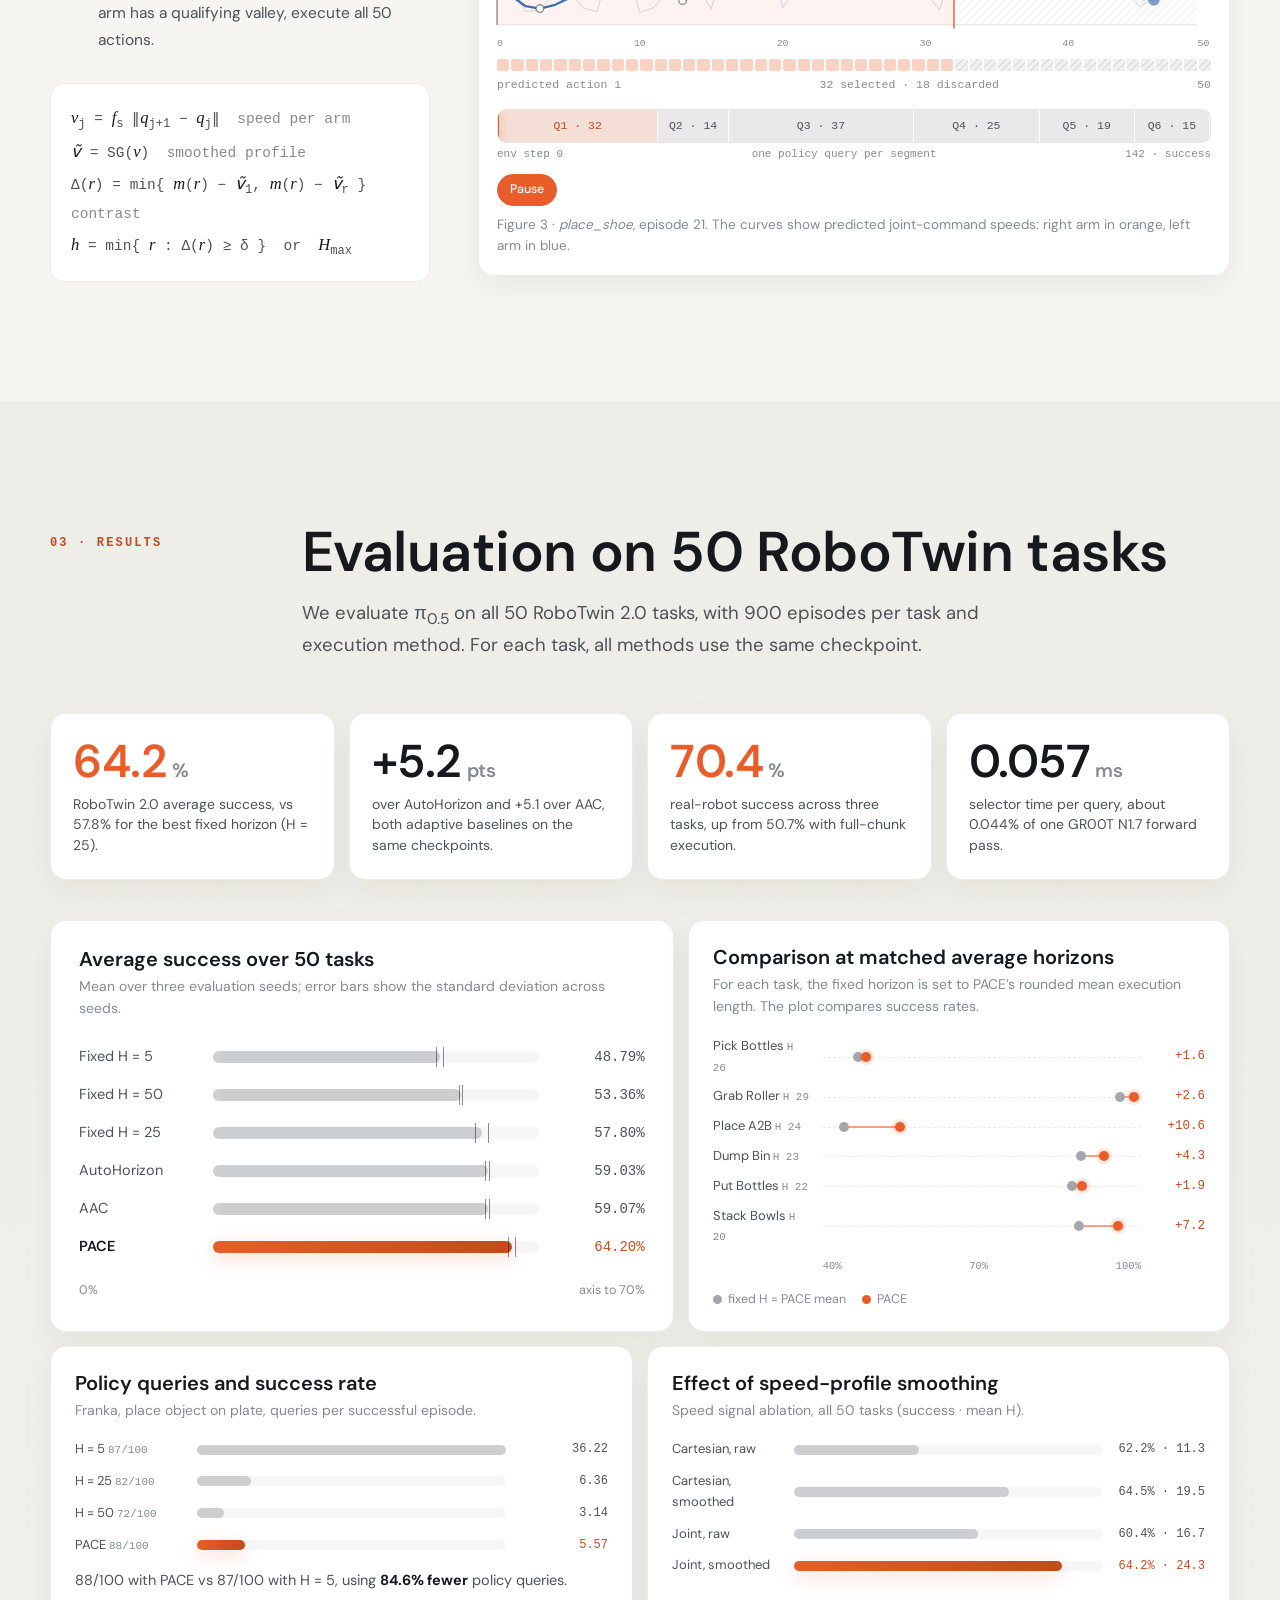
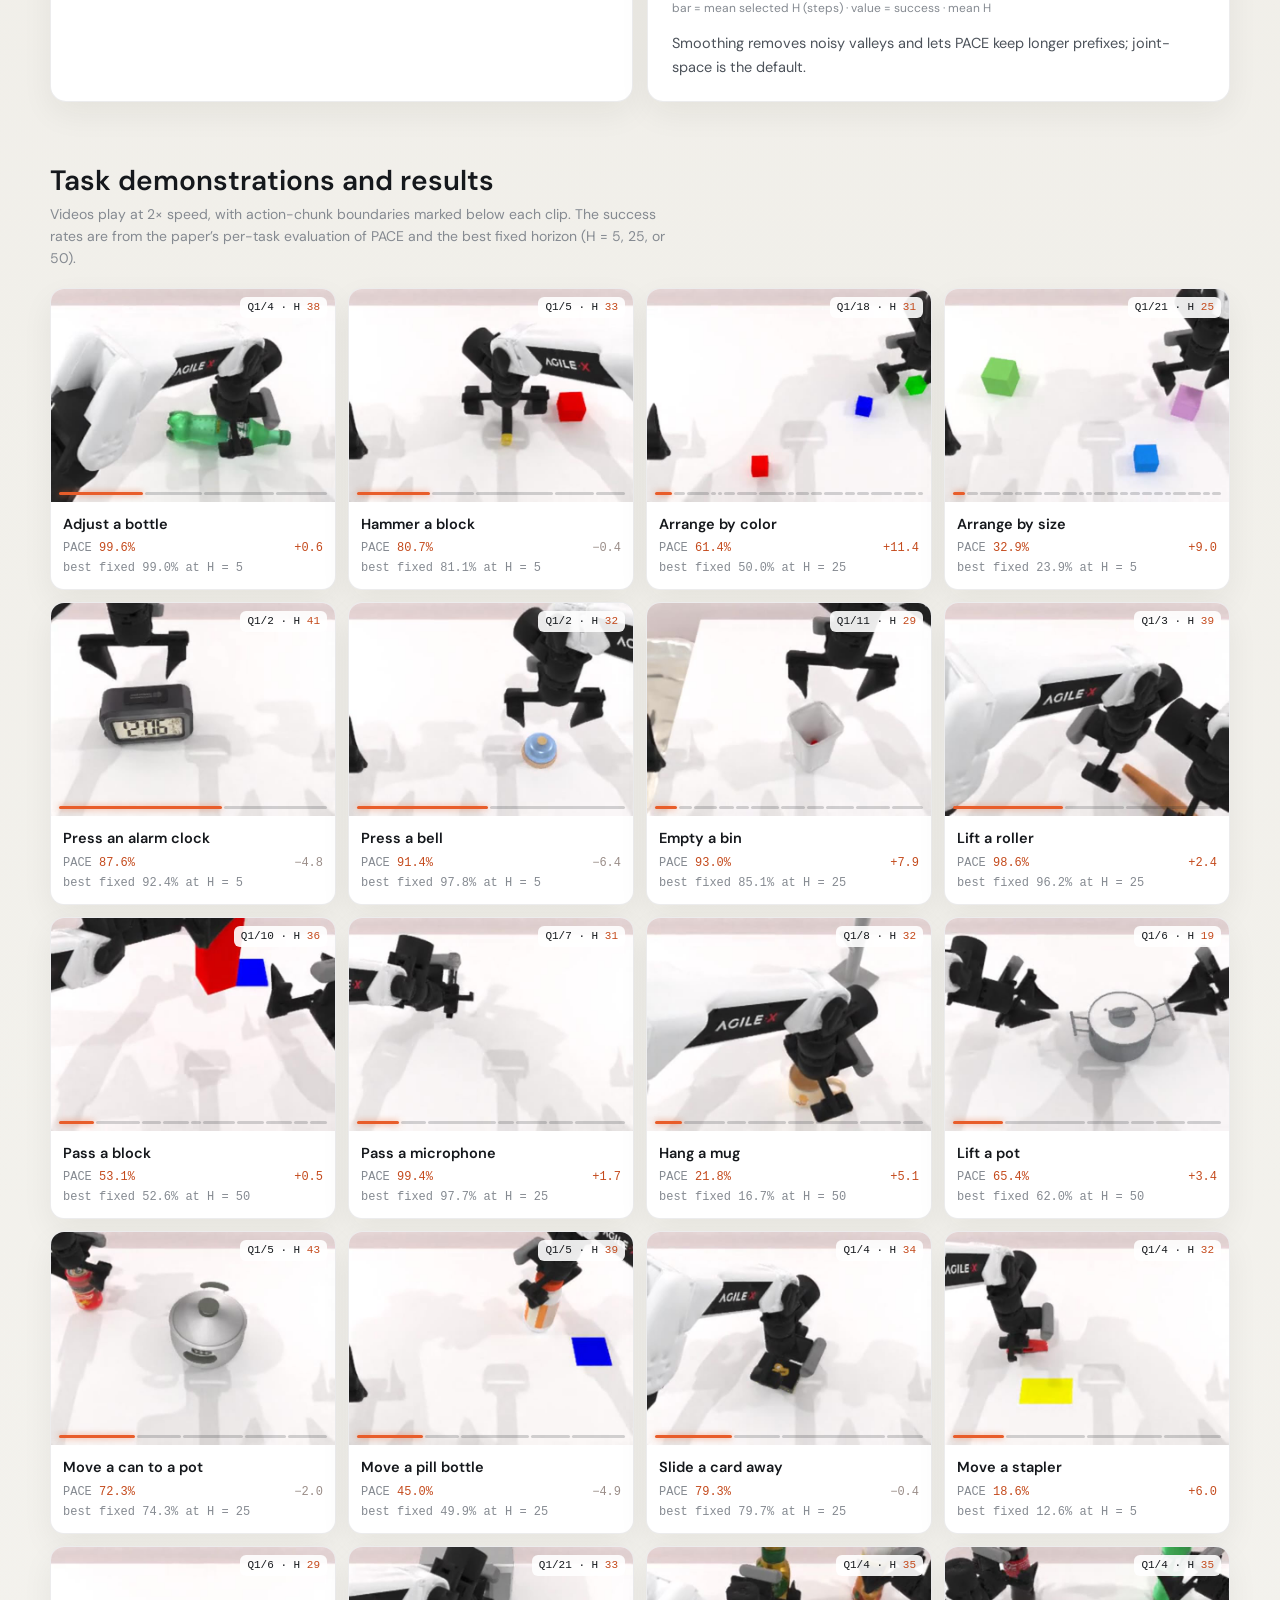
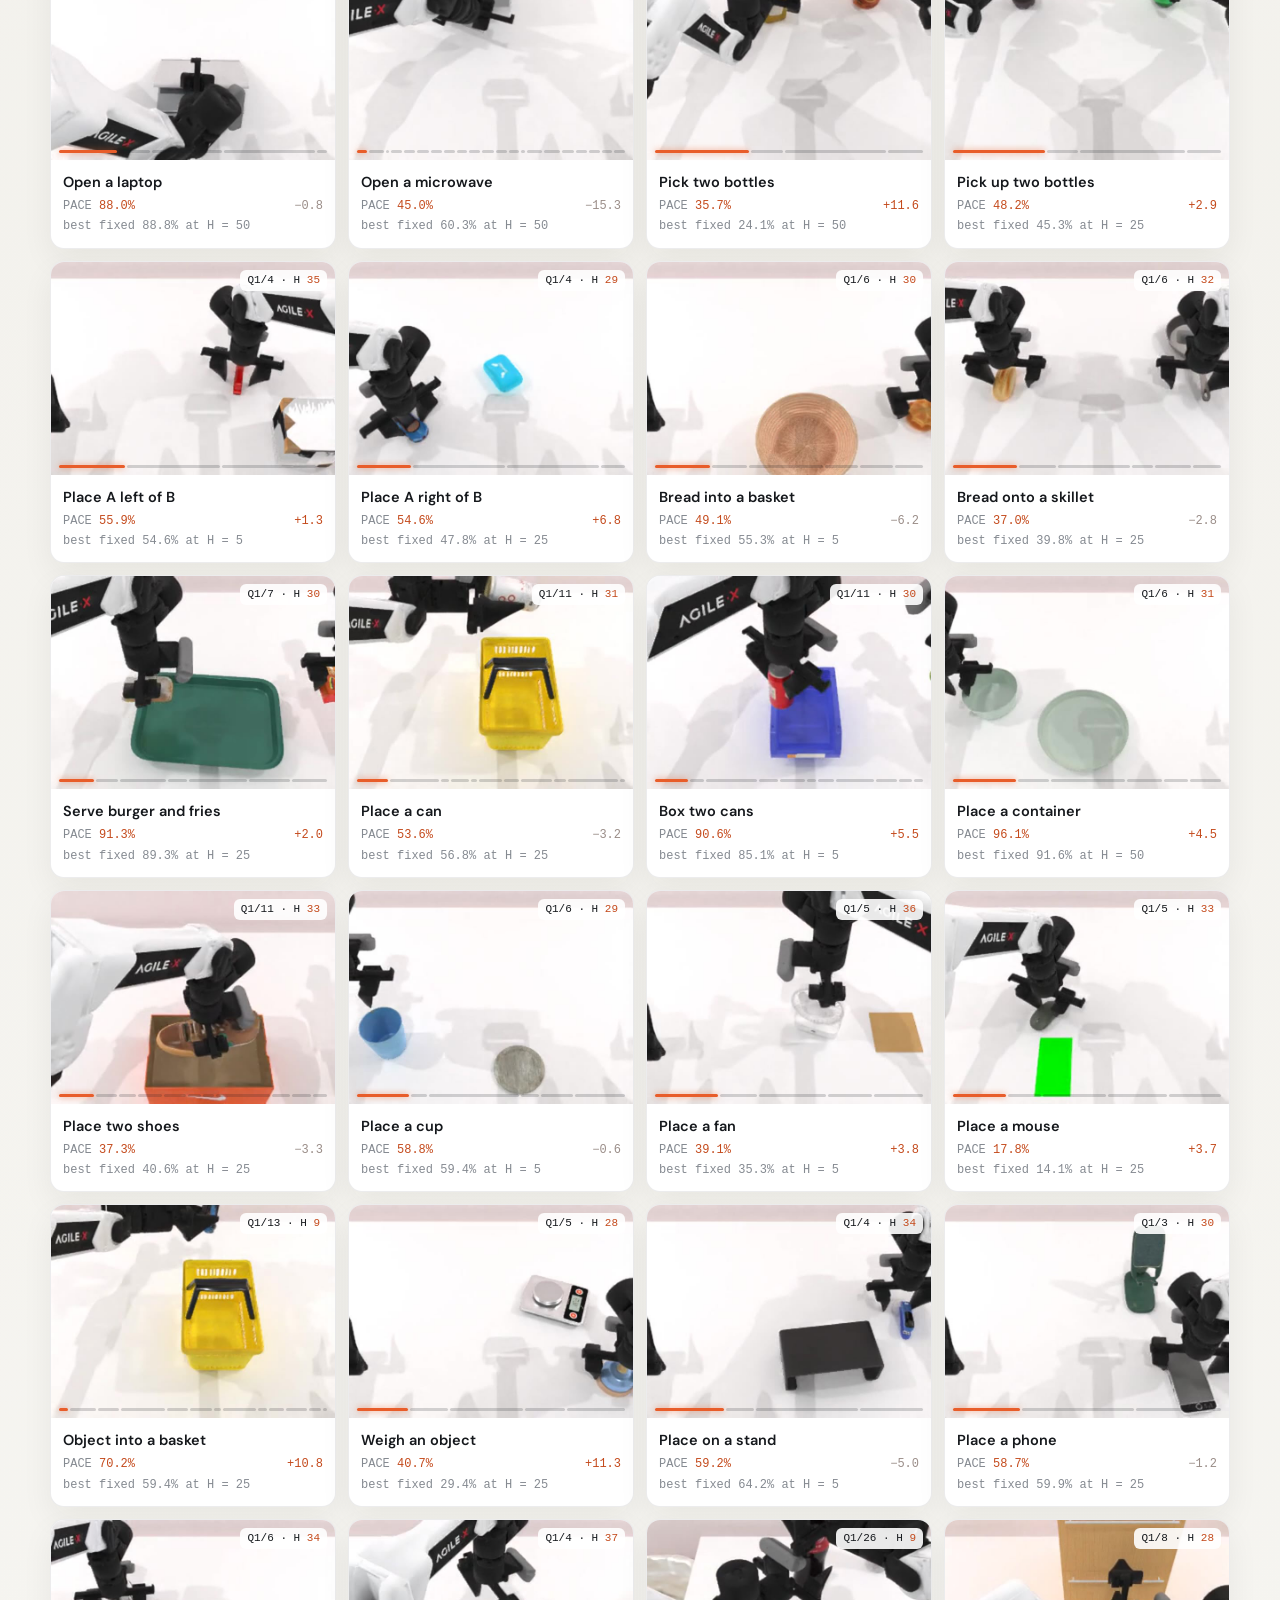
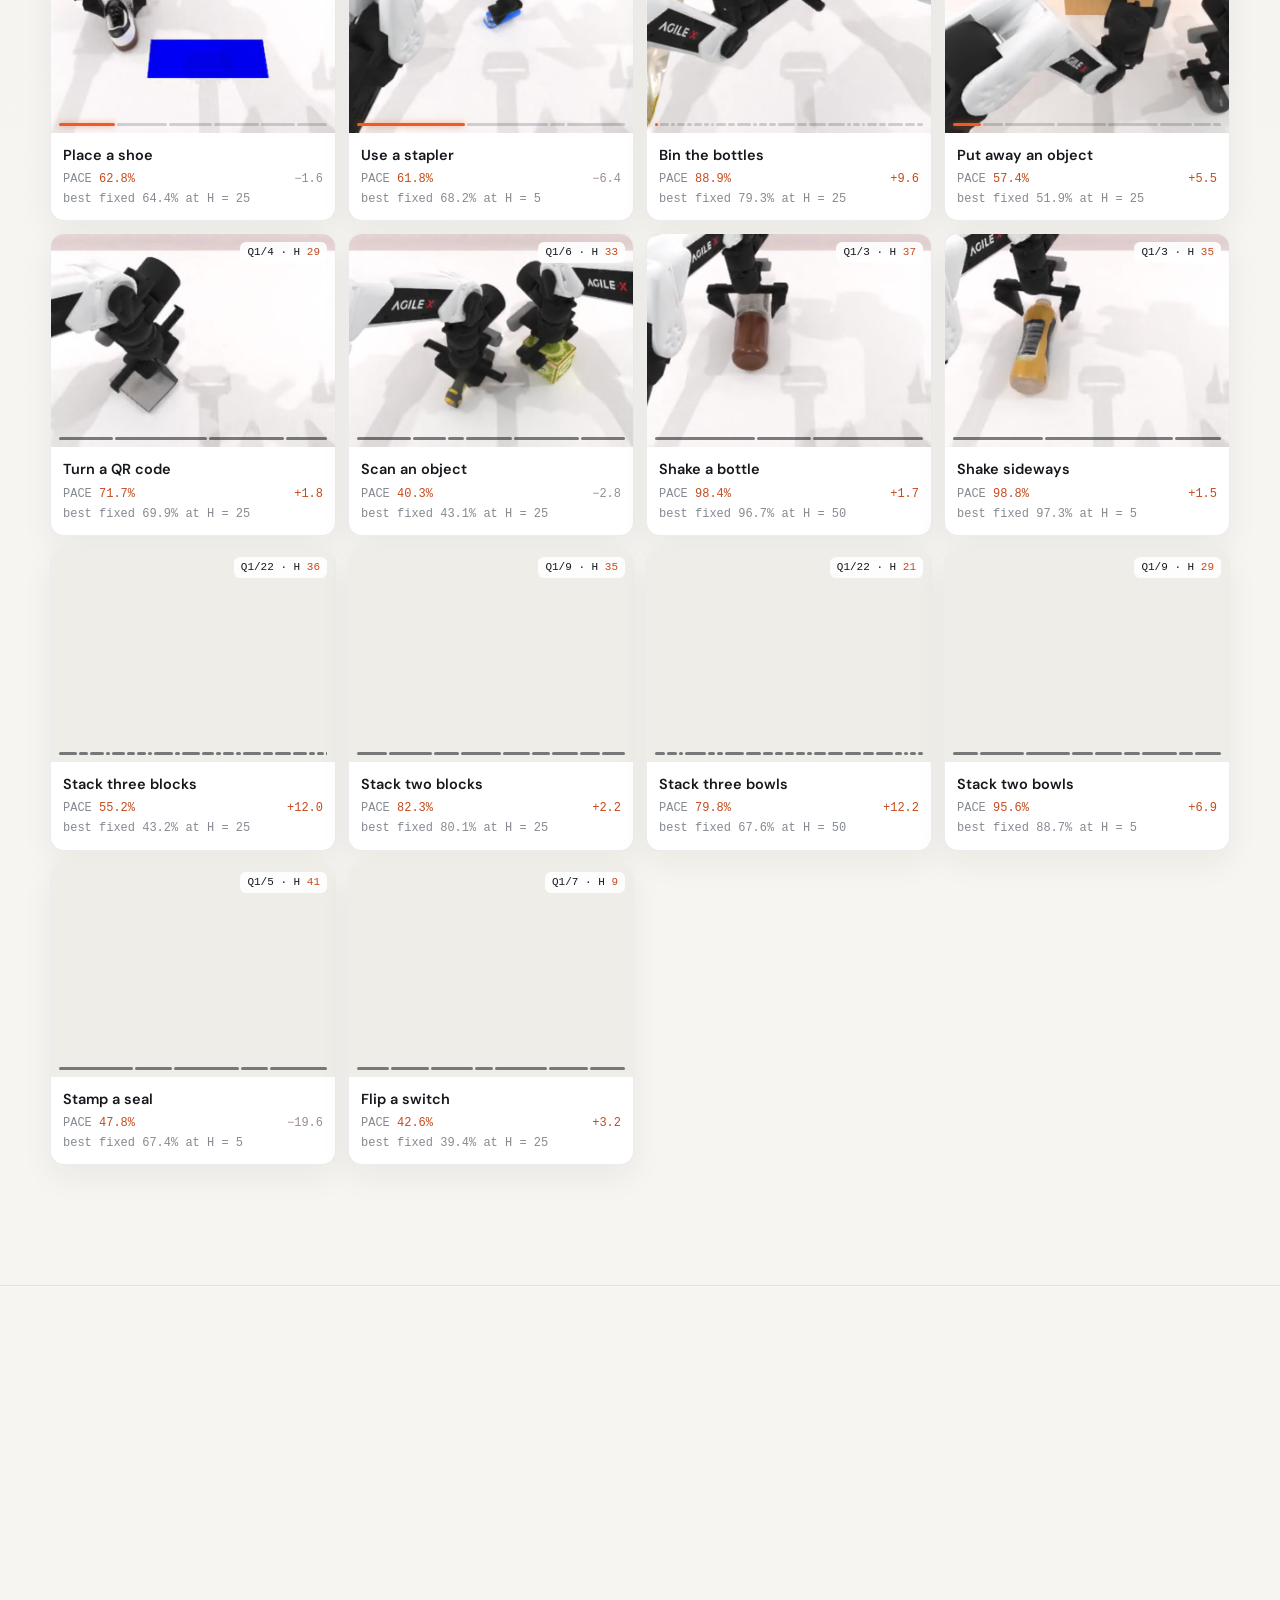
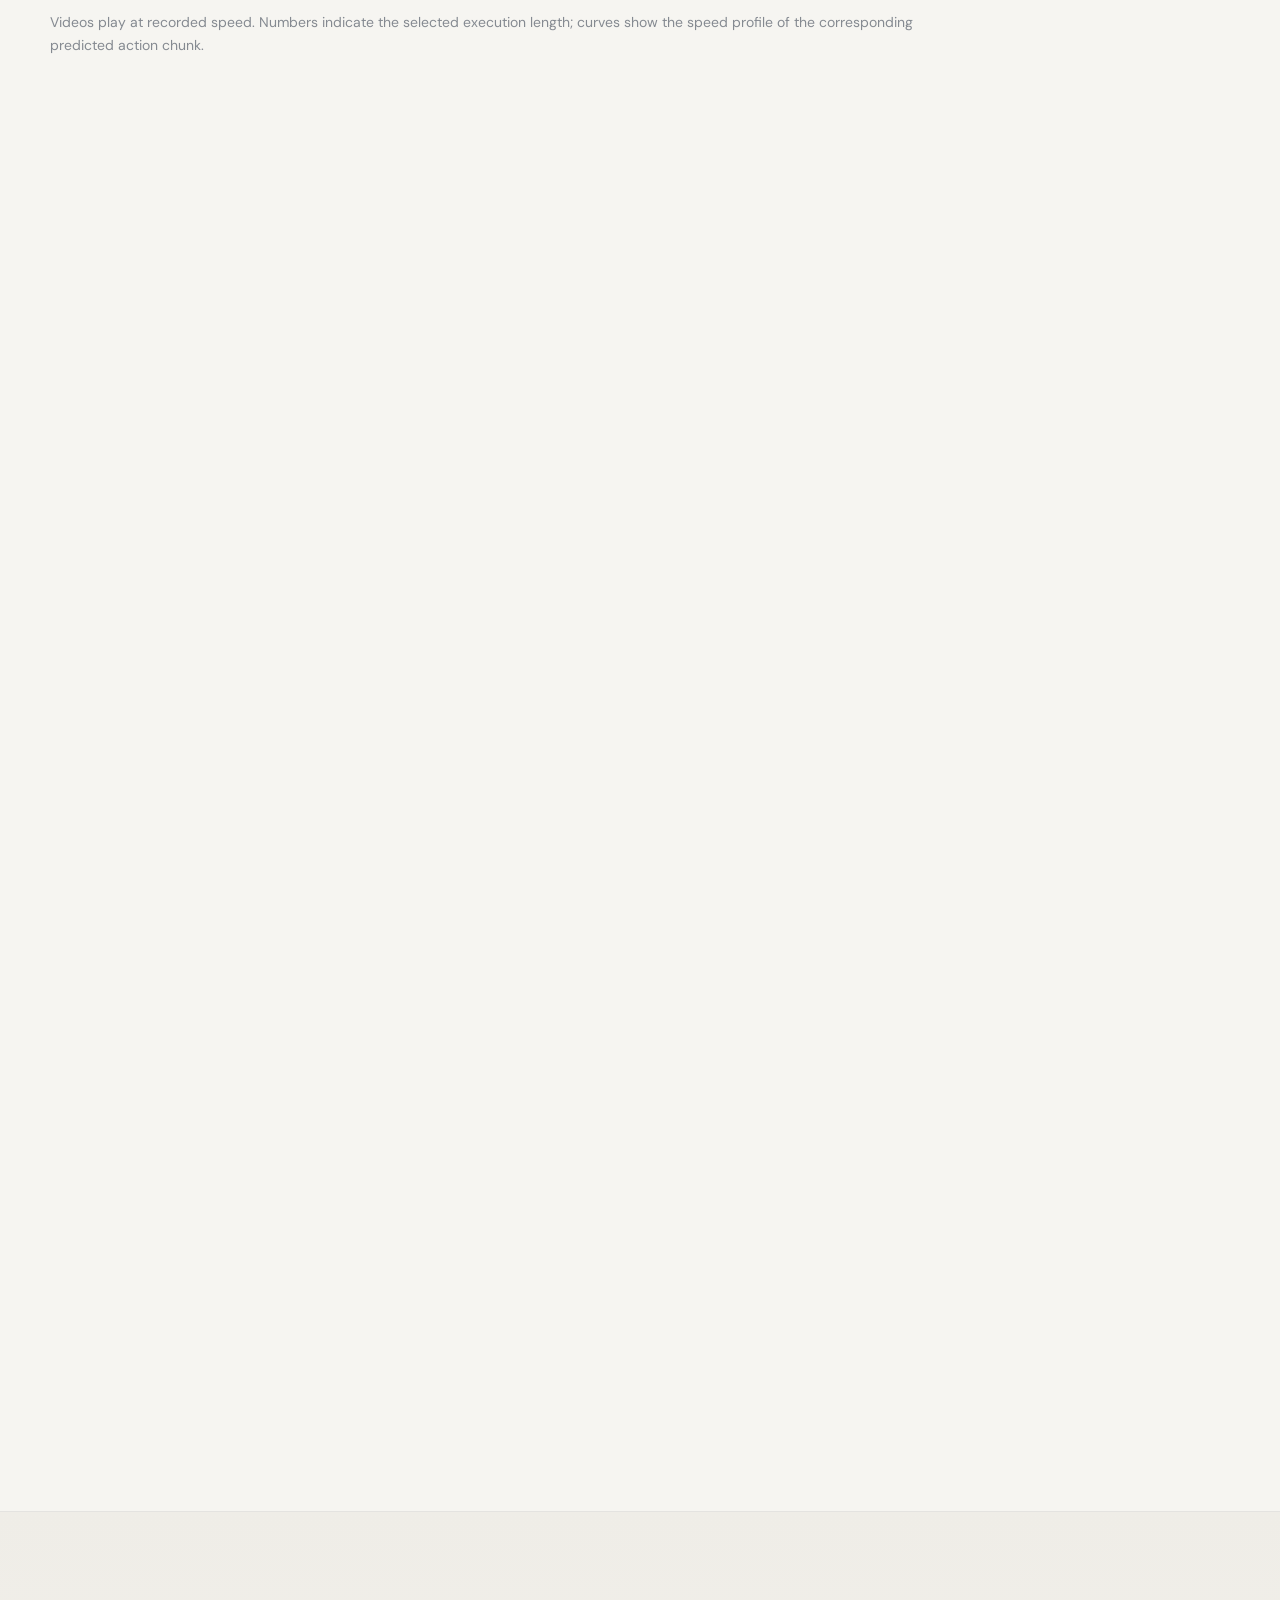
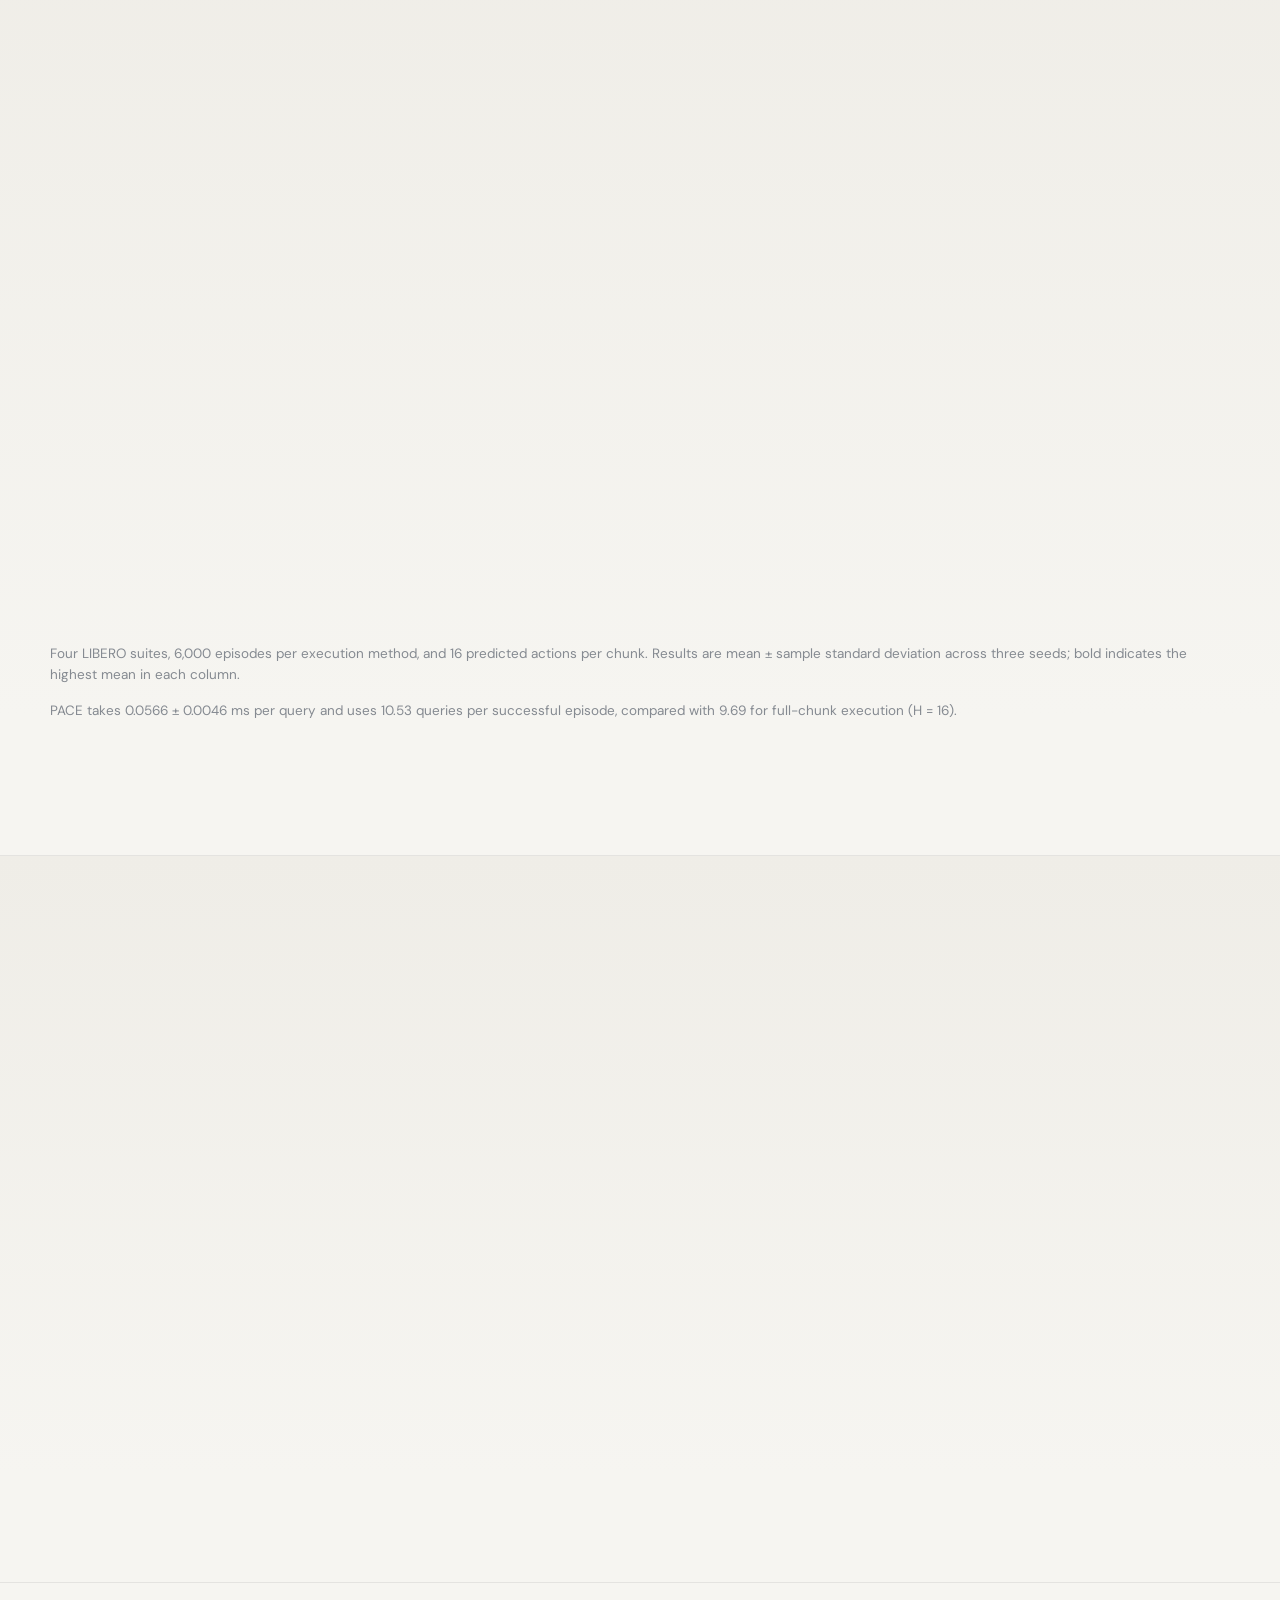
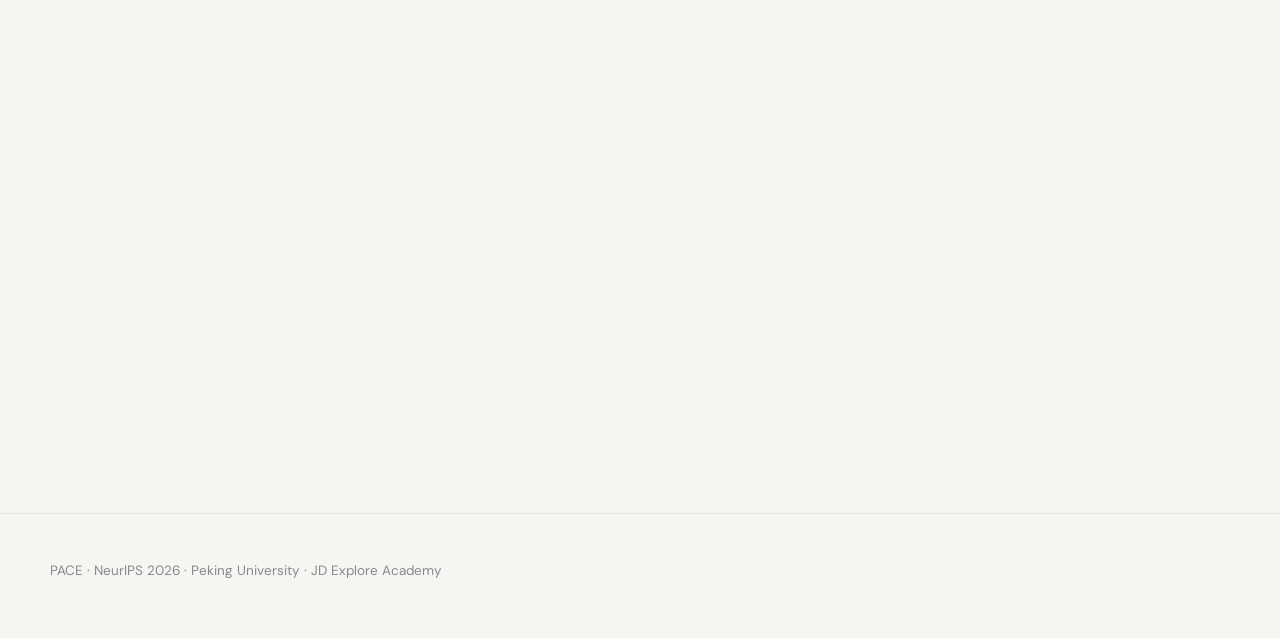
==== commit eb50d898: "Use the homepage-style overview film The overview film now uses the page's palette, fonts and compon" ====
--- a/index.html
+++ b/index.html
@@ -341,7 +341,7 @@
         </div>
       </div>
       <div class="screen" data-reveal>
-        <video id="film-video" controls preload="none" data-src="assets/media/film/pace-overview.mp4?v=e9ff20503180" playsinline data-poster="assets/media/film/pace-overview.jpg?v=e7fa6a2e43f1">
+        <video id="film-video" controls preload="none" data-src="assets/media/film/pace-overview.mp4?v=d4dd8a6a97da" playsinline data-poster="assets/media/film/pace-overview.jpg?v=5852c129593a">
 
         </video>
       </div>
@@ -616,7 +616,7 @@
 
 <!-- BEGIN GENERATED PAGE LOADER -->
 <script>
-window.PACE_PAGE_SCRIPTS = ["assets/data/pace-data.js?v=14dfe21b74d4", "assets/data/pace-real-chunks.js?v=65208b488ab0", "assets/js/pace-kit.js?v=1a28469ef271", "app.js?v=f00552584043"];
+window.PACE_PAGE_SCRIPTS = ["assets/data/pace-data.js?v=1880cb89d6a0", "assets/data/pace-real-chunks.js?v=65208b488ab0", "assets/js/pace-kit.js?v=1a28469ef271", "app.js?v=f00552584043"];
 /* Start full-page downloads after the first painted hero, or on browsing intent. */
 (function () {
   const root = document.documentElement;
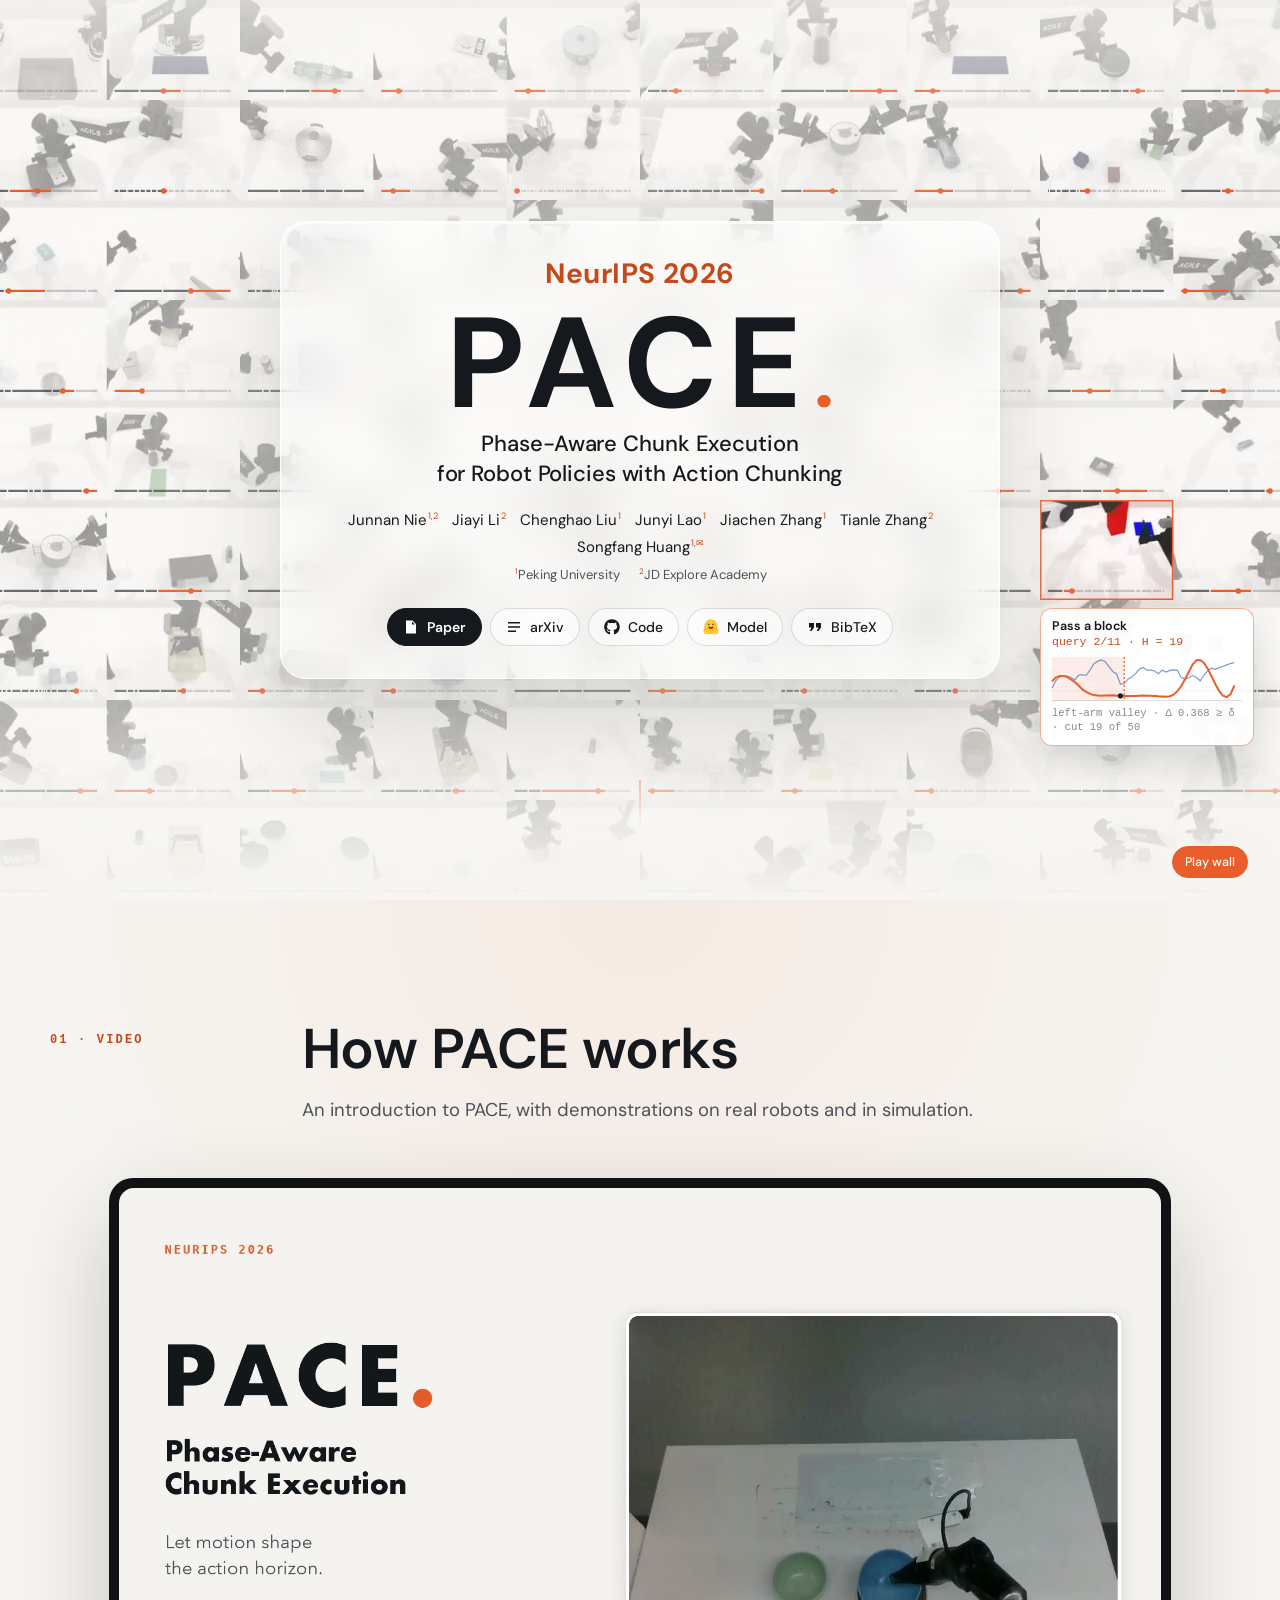
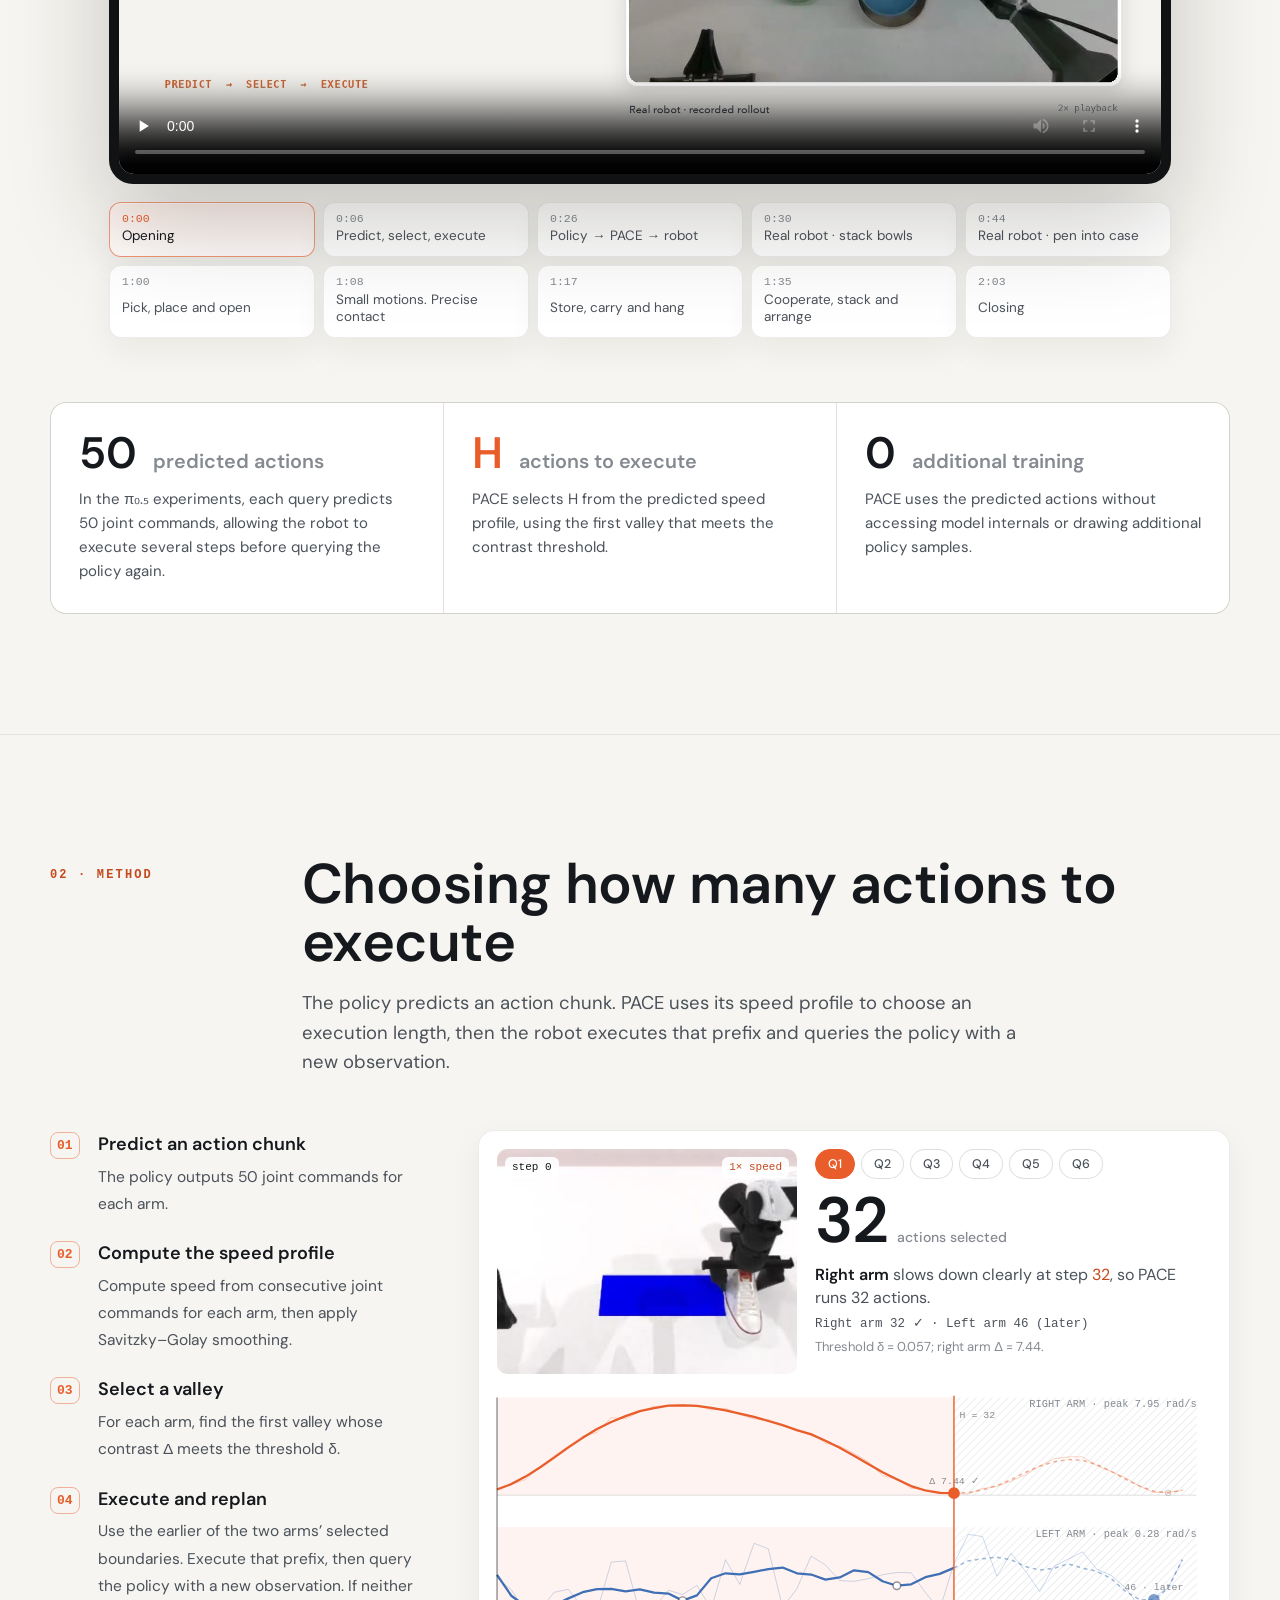
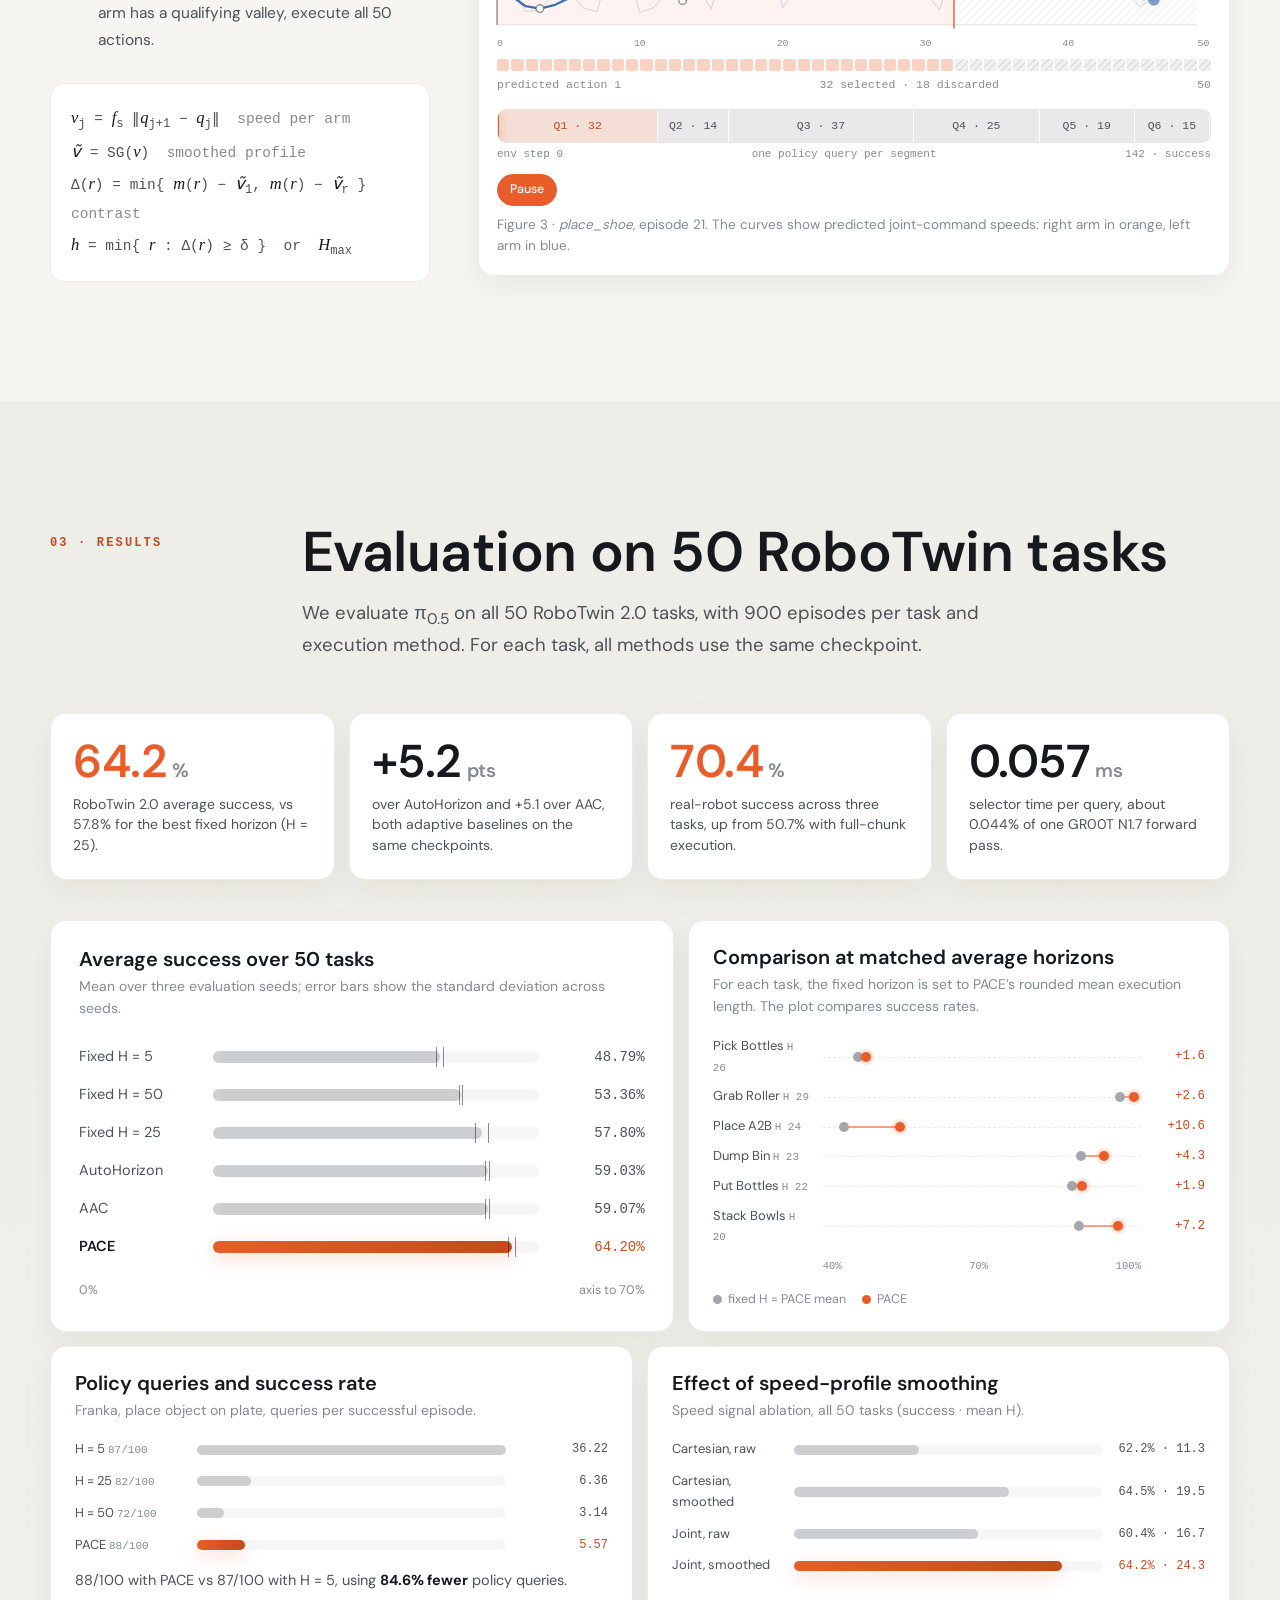
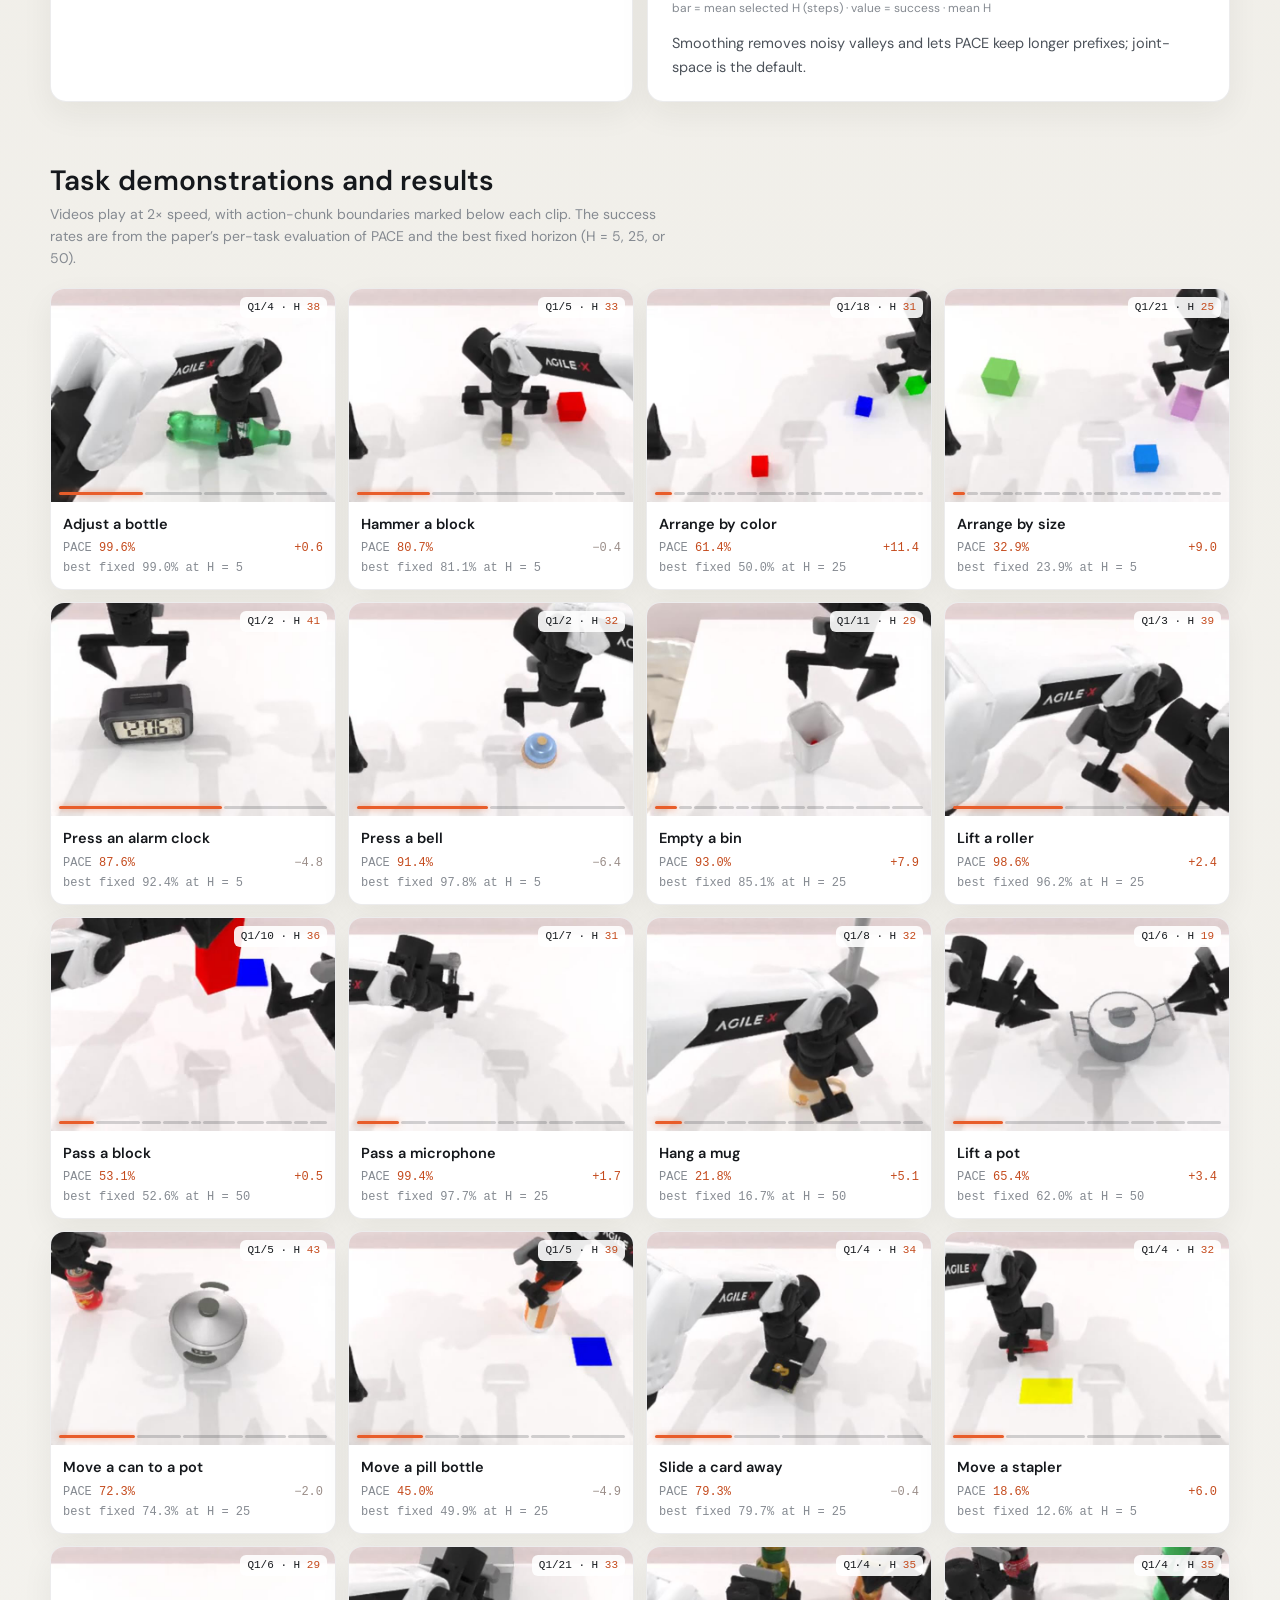
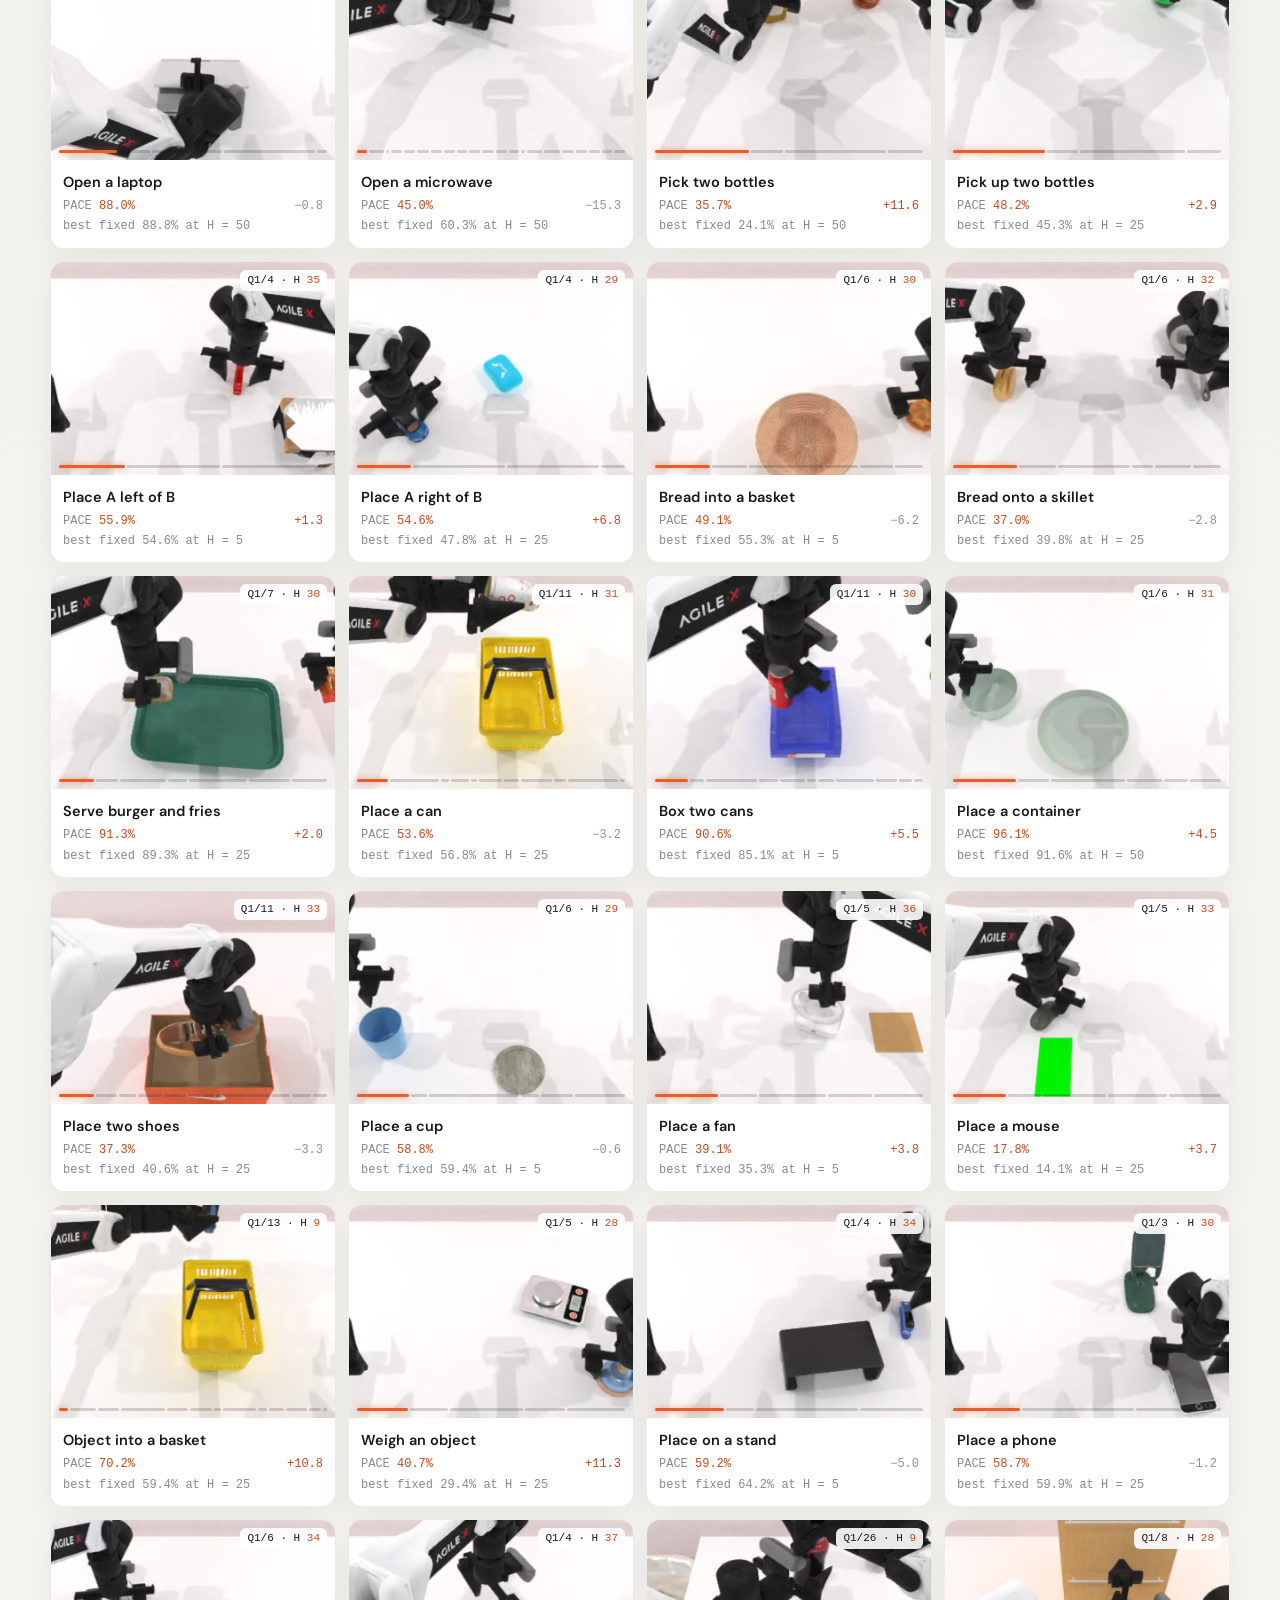
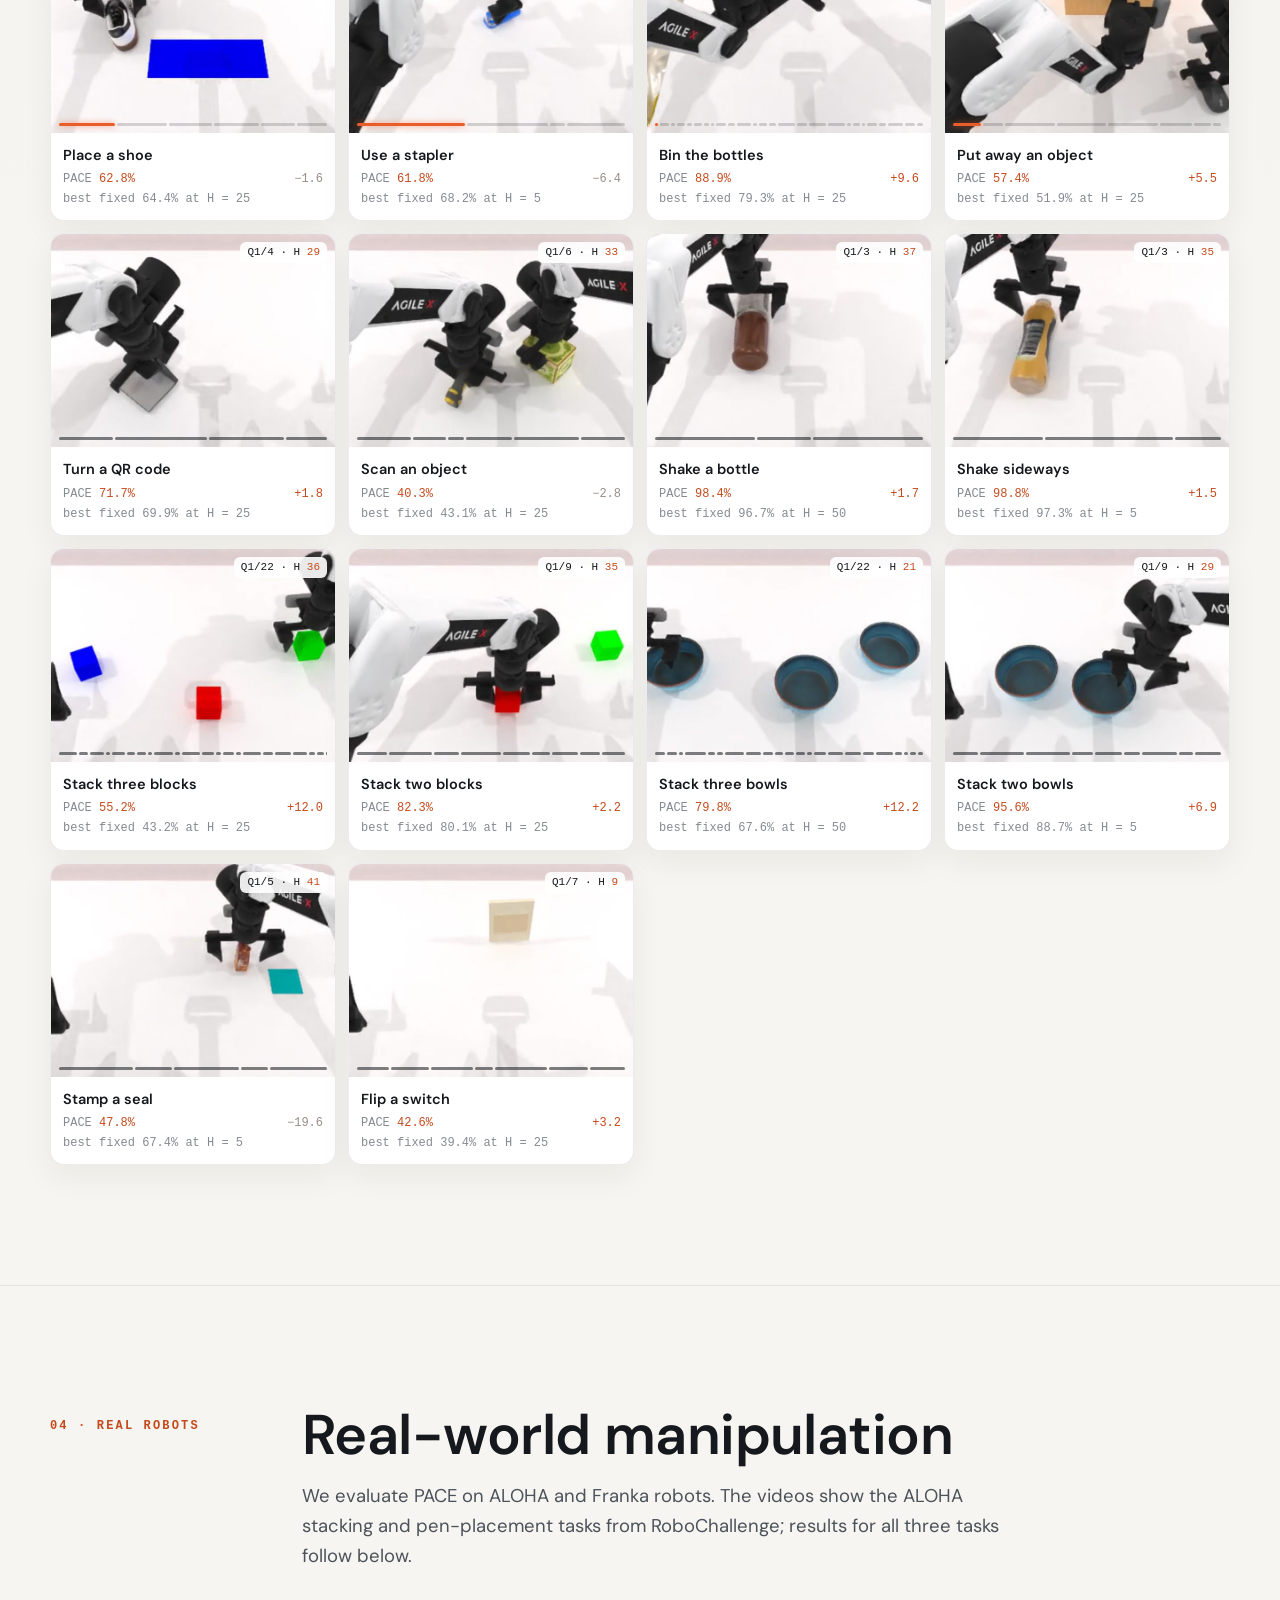
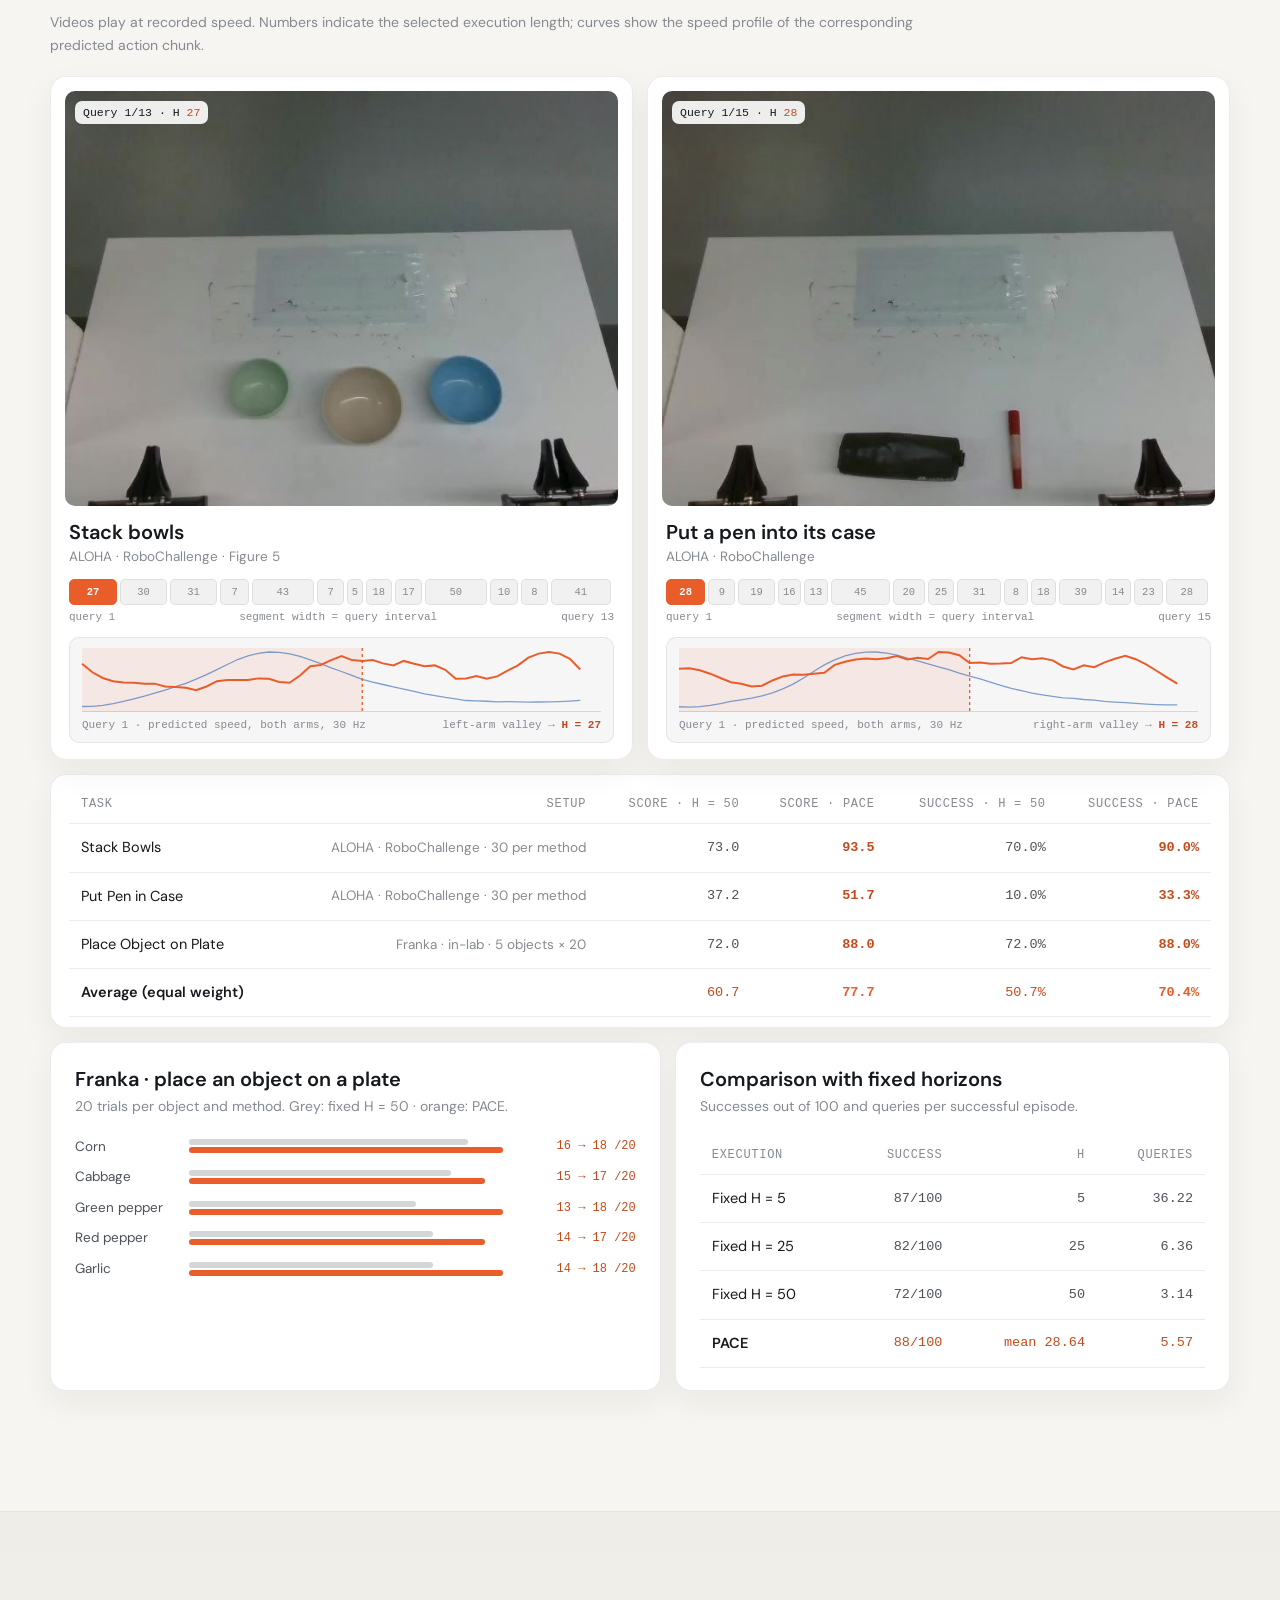
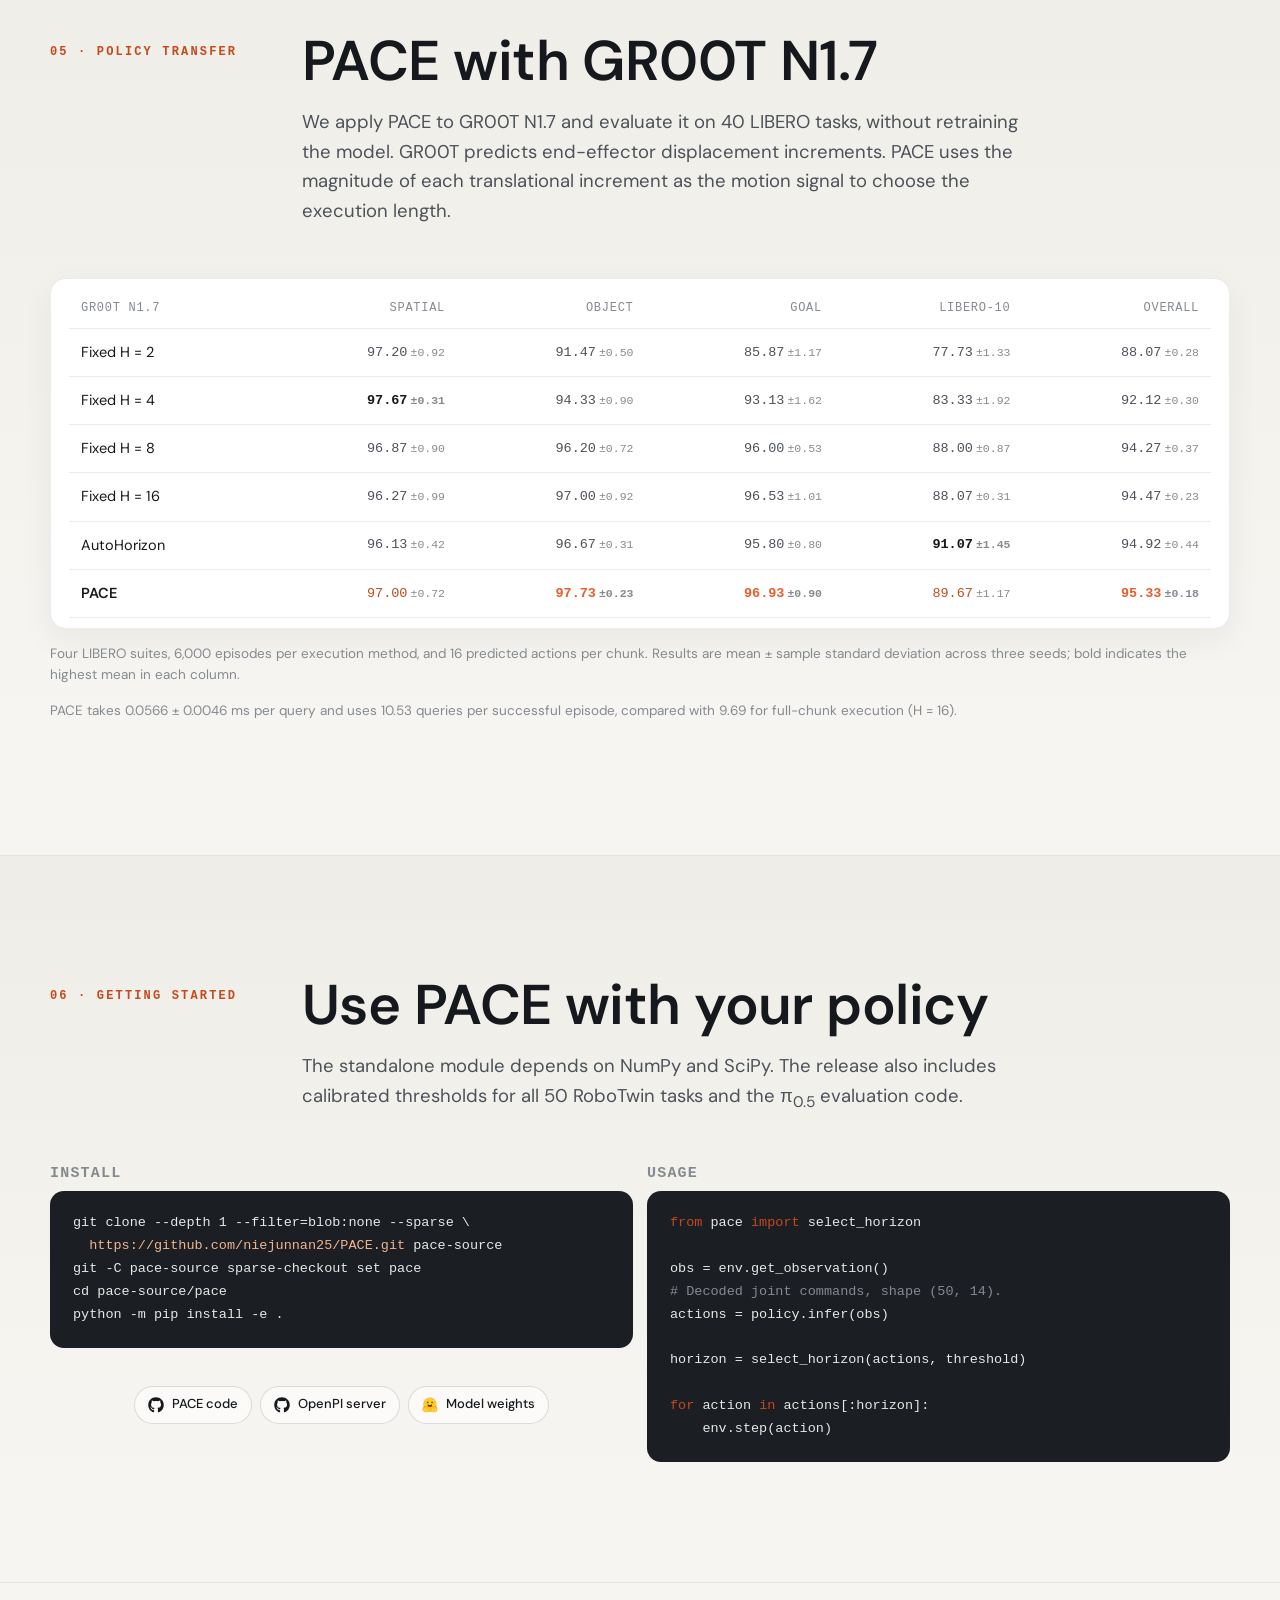
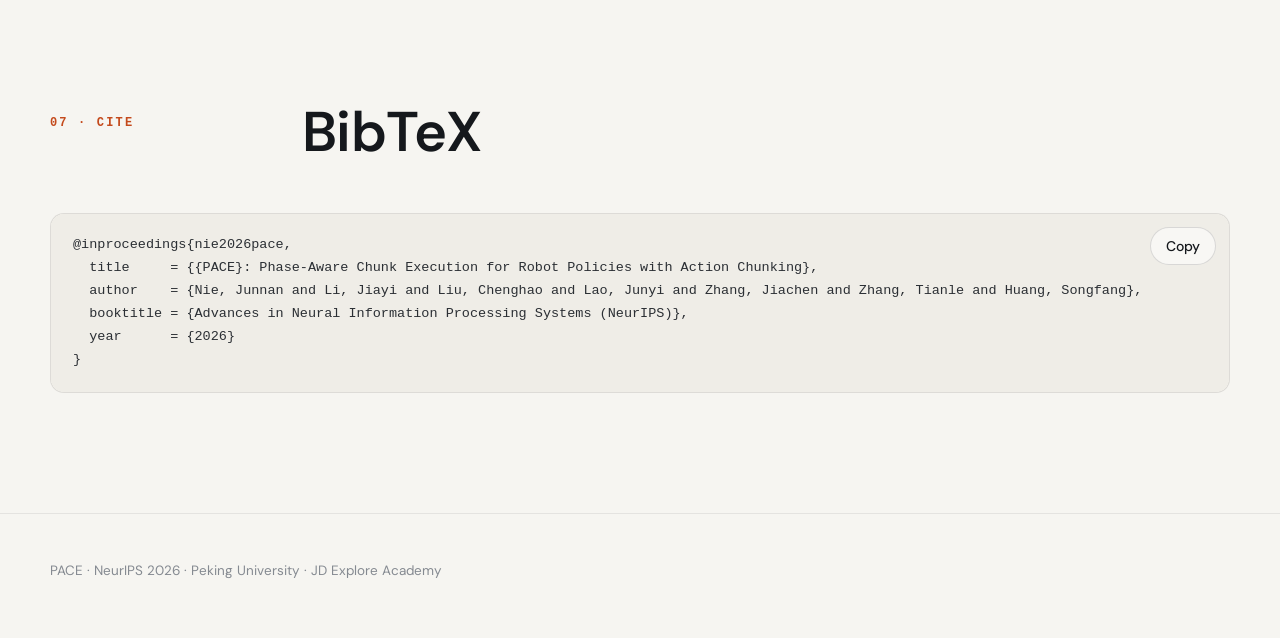
==== commit 09f376a7: "Keep Franka per-object results on one line" ====
--- a/index.html
+++ b/index.html
@@ -15,7 +15,7 @@
 <meta name="theme-color" content="#f6f5f1">
 <link rel="icon" href="assets/favicon.svg">
 <link rel="preload" as="image" href="assets/media/wall/wall-12x9.webp" type="image/webp" fetchpriority="high">
-<link rel="stylesheet" href="style.css?v=87d9551c54c4">
+<link rel="stylesheet" href="style.css?v=14923417d0bc">
 </head>
 <body>
 
--- a/style.css
+++ b/style.css
@@ -336,12 +336,12 @@
 .table-wrap { overflow-x: auto; }
 .franka { display: grid; grid-template-columns: 1.1fr 1fr; gap: 14px; margin-top: 14px; }
 .objbars { display: grid; gap: 9px; margin-top: 4px; }
-.objbars .row { display: grid; grid-template-columns: 104px 1fr 72px; align-items: center; gap: 10px; font-size: 13.5px; color: var(--ink2); }
+.objbars .row { display: grid; grid-template-columns: 104px 1fr 88px; align-items: center; gap: 10px; font-size: 13.5px; color: var(--ink2); }
 .objbars .t { position: relative; height: 16px; }
 .objbars .t i { position: absolute; left: 0; height: 6px; border-radius: 3px; }
 .objbars .t i.b { top: 1px; background: var(--wash4); }
 .objbars .t i.p { top: 9px; background: var(--acc); }
-.objbars .val { font: 500 12px/1 var(--mono); text-align: right; color: var(--acc2); }
+.objbars .val { font: 500 12px/1 var(--mono); text-align: right; color: var(--acc2); white-space: nowrap; }
 
 /* limits, code, cite */
 .limits { display: grid; grid-template-columns: 1fr 1fr; gap: 40px; align-items: start; }
